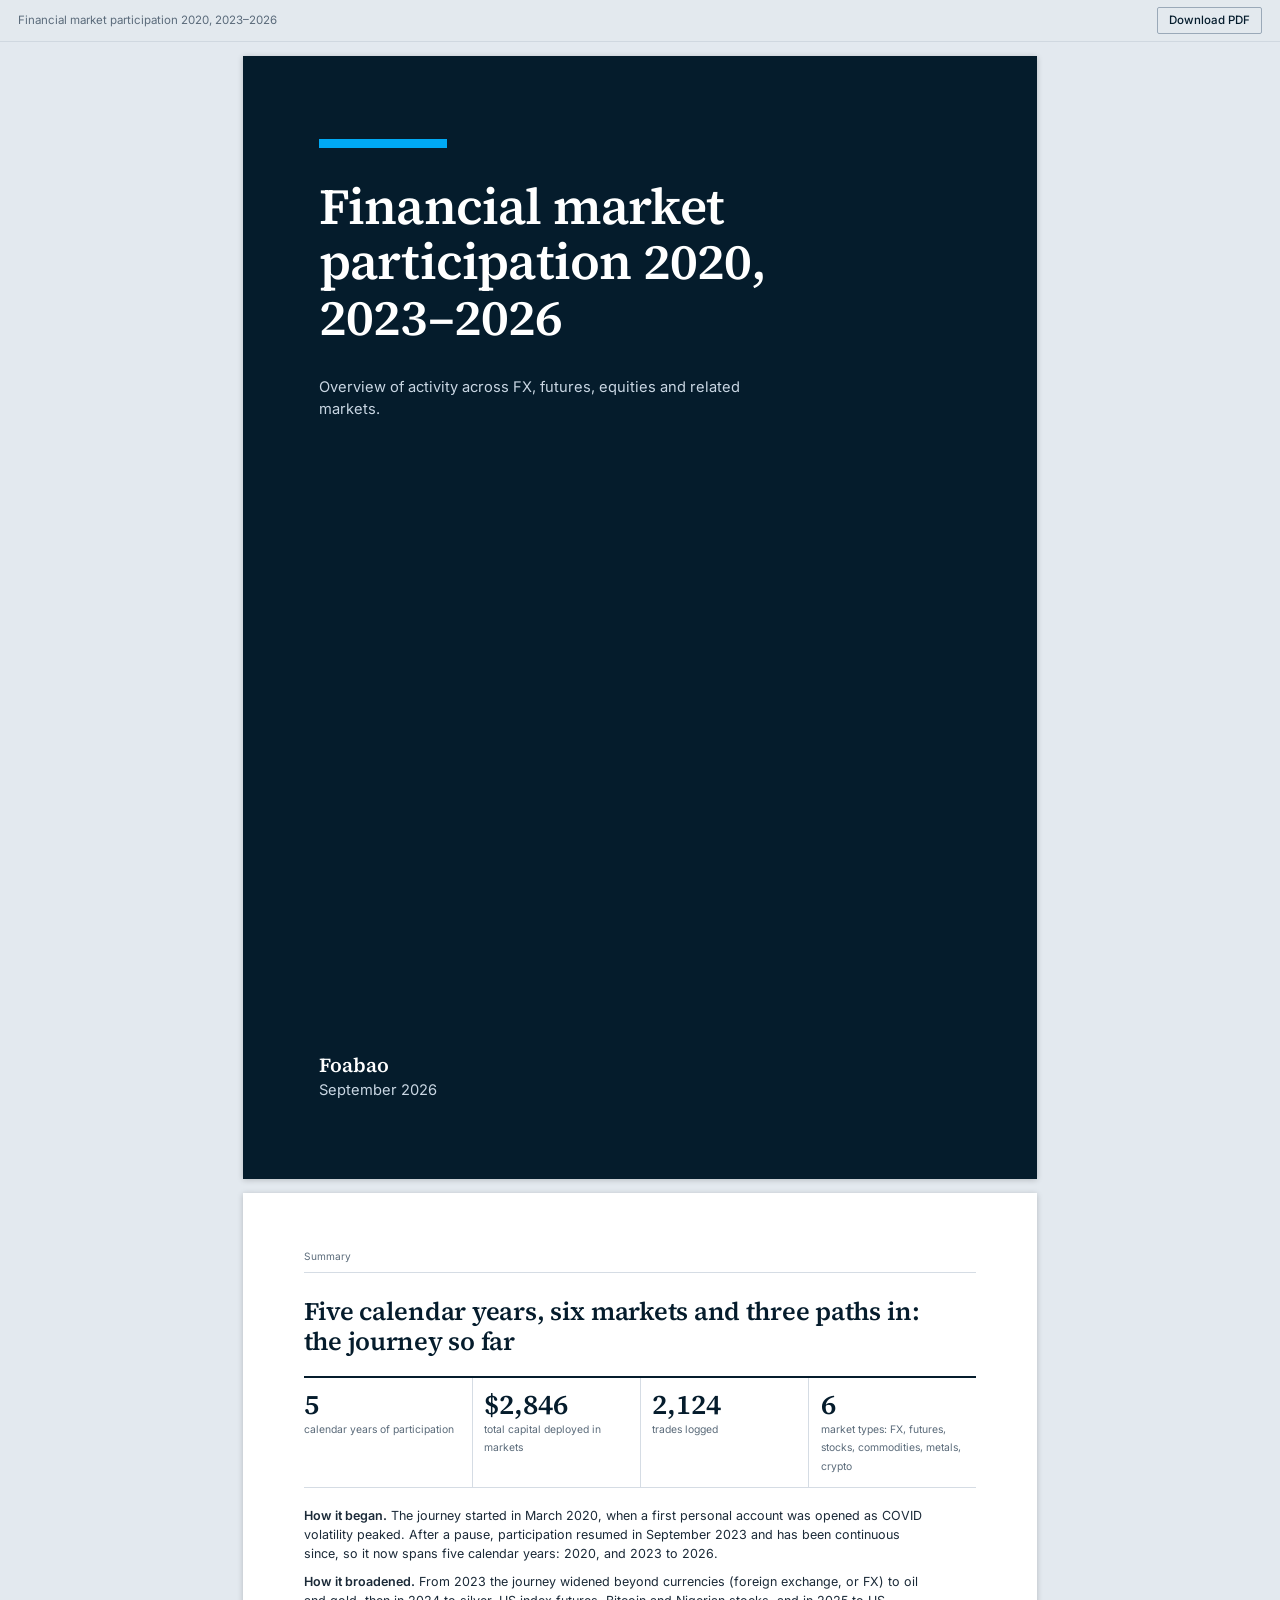
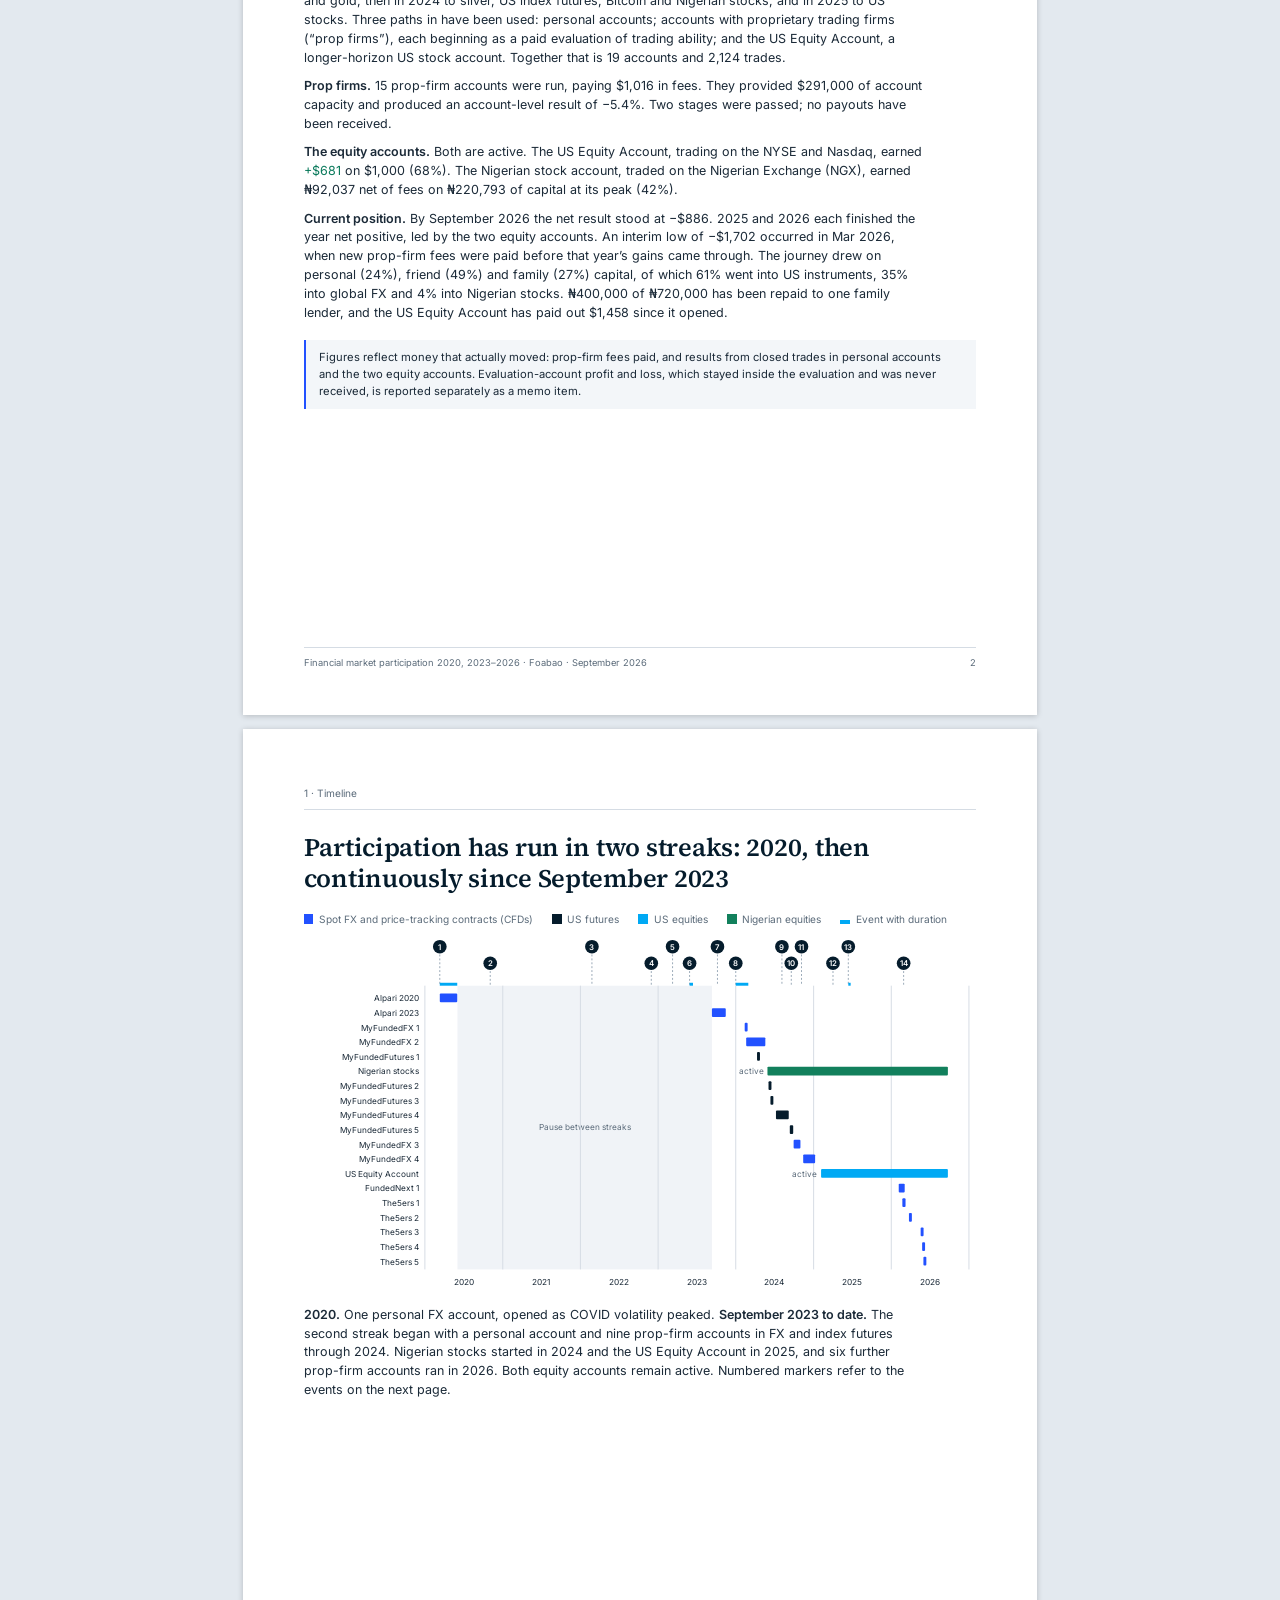
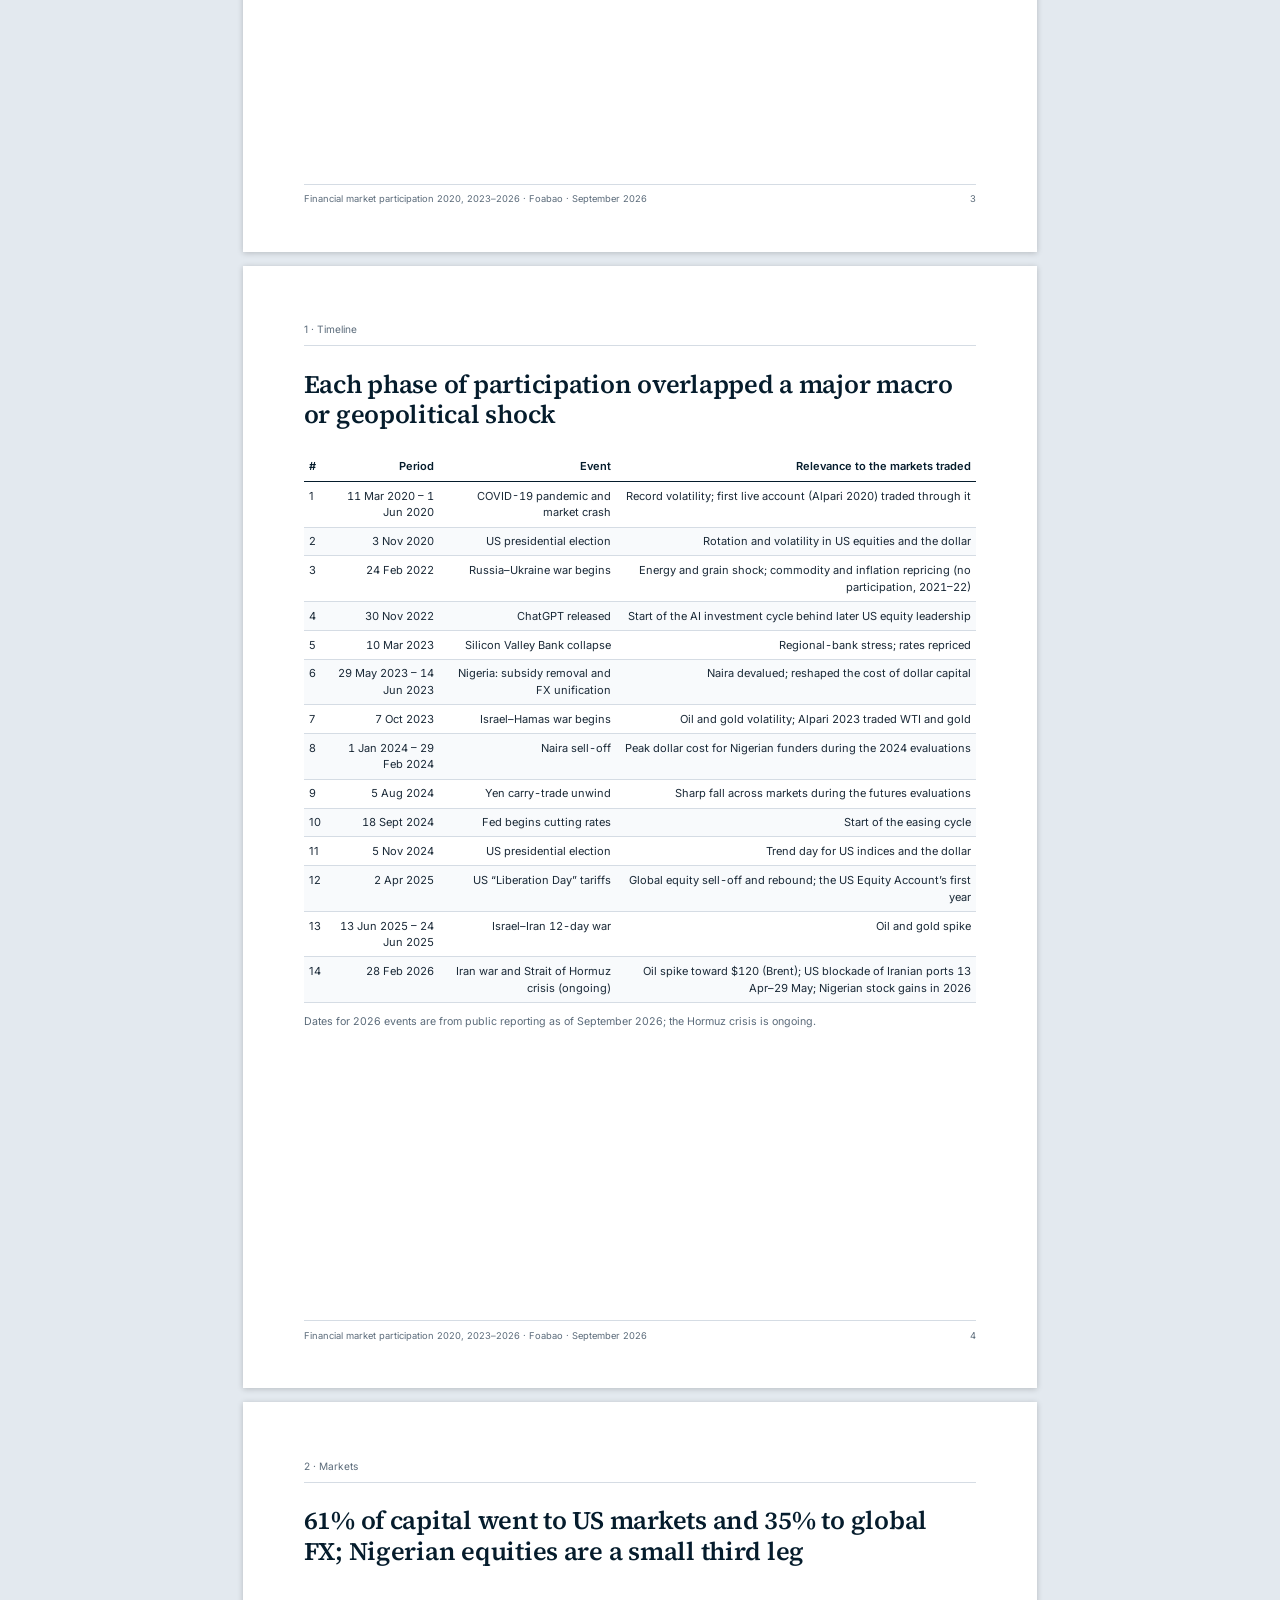
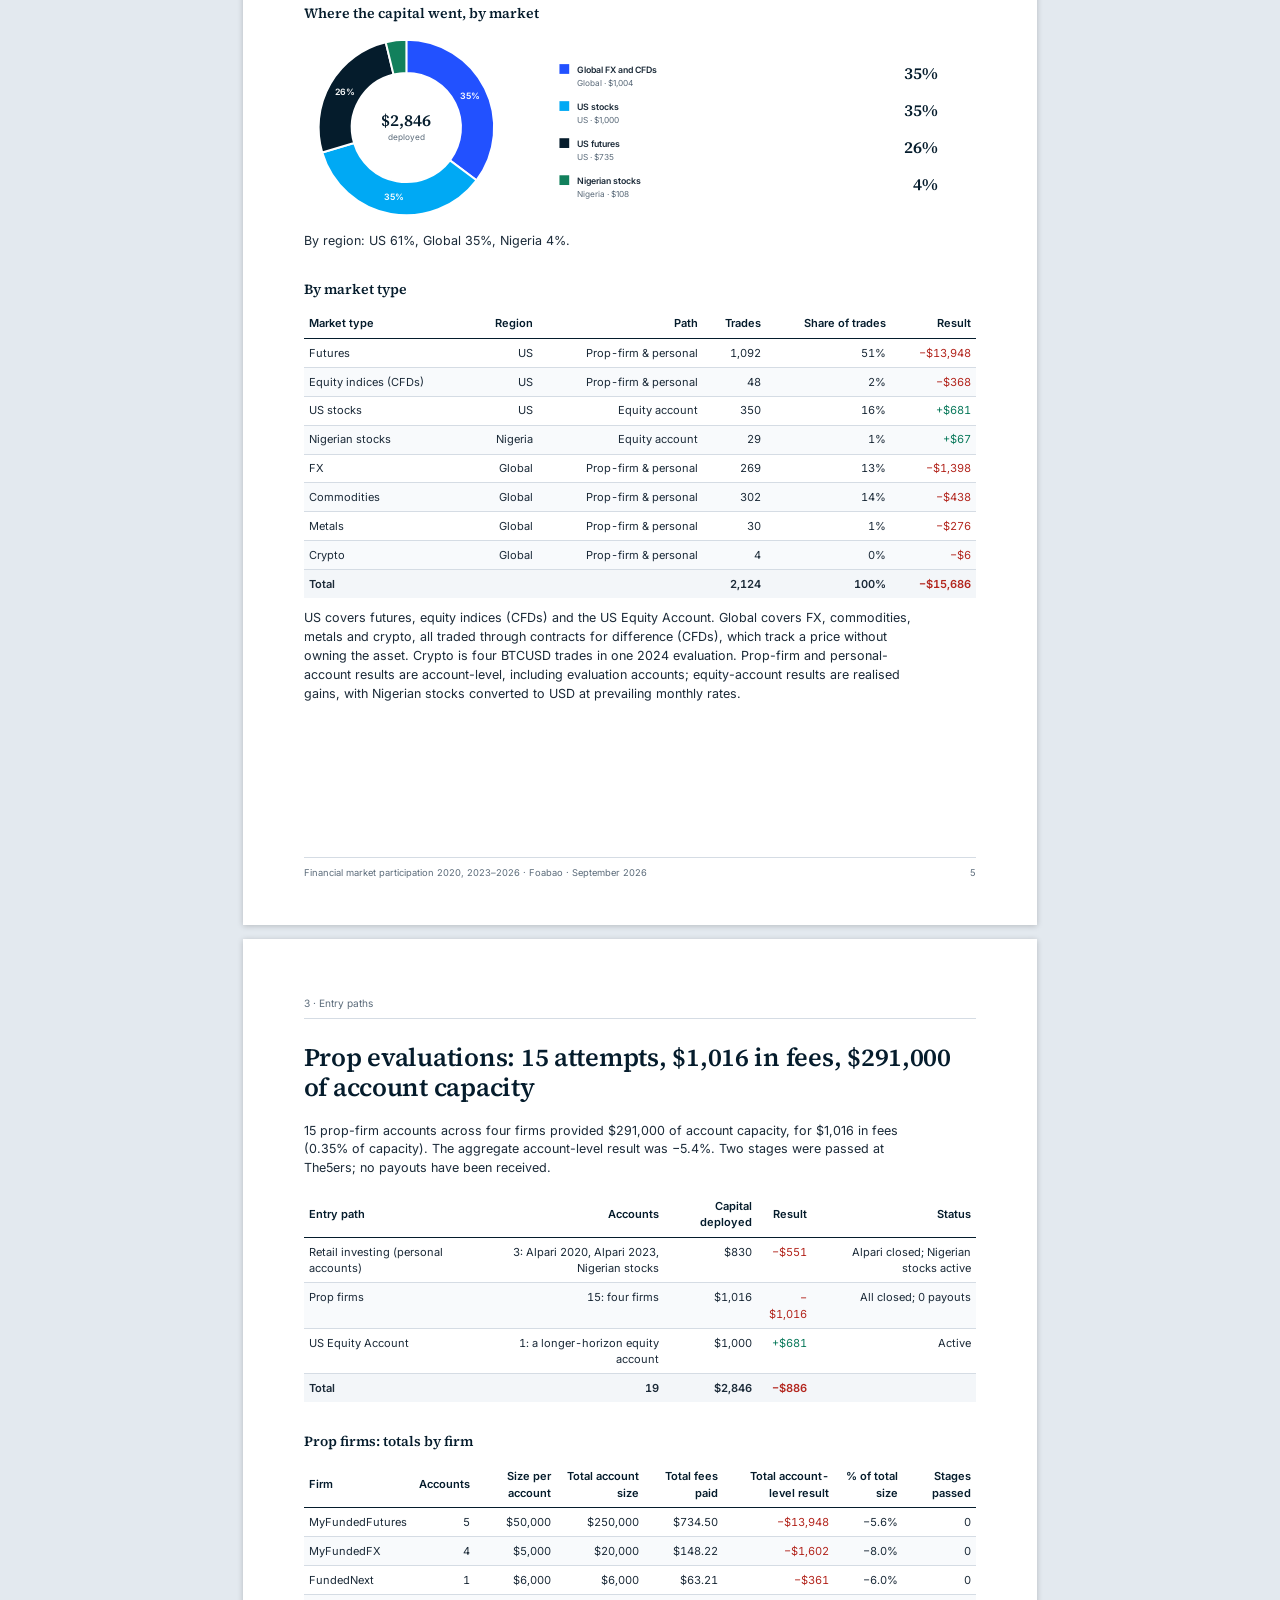
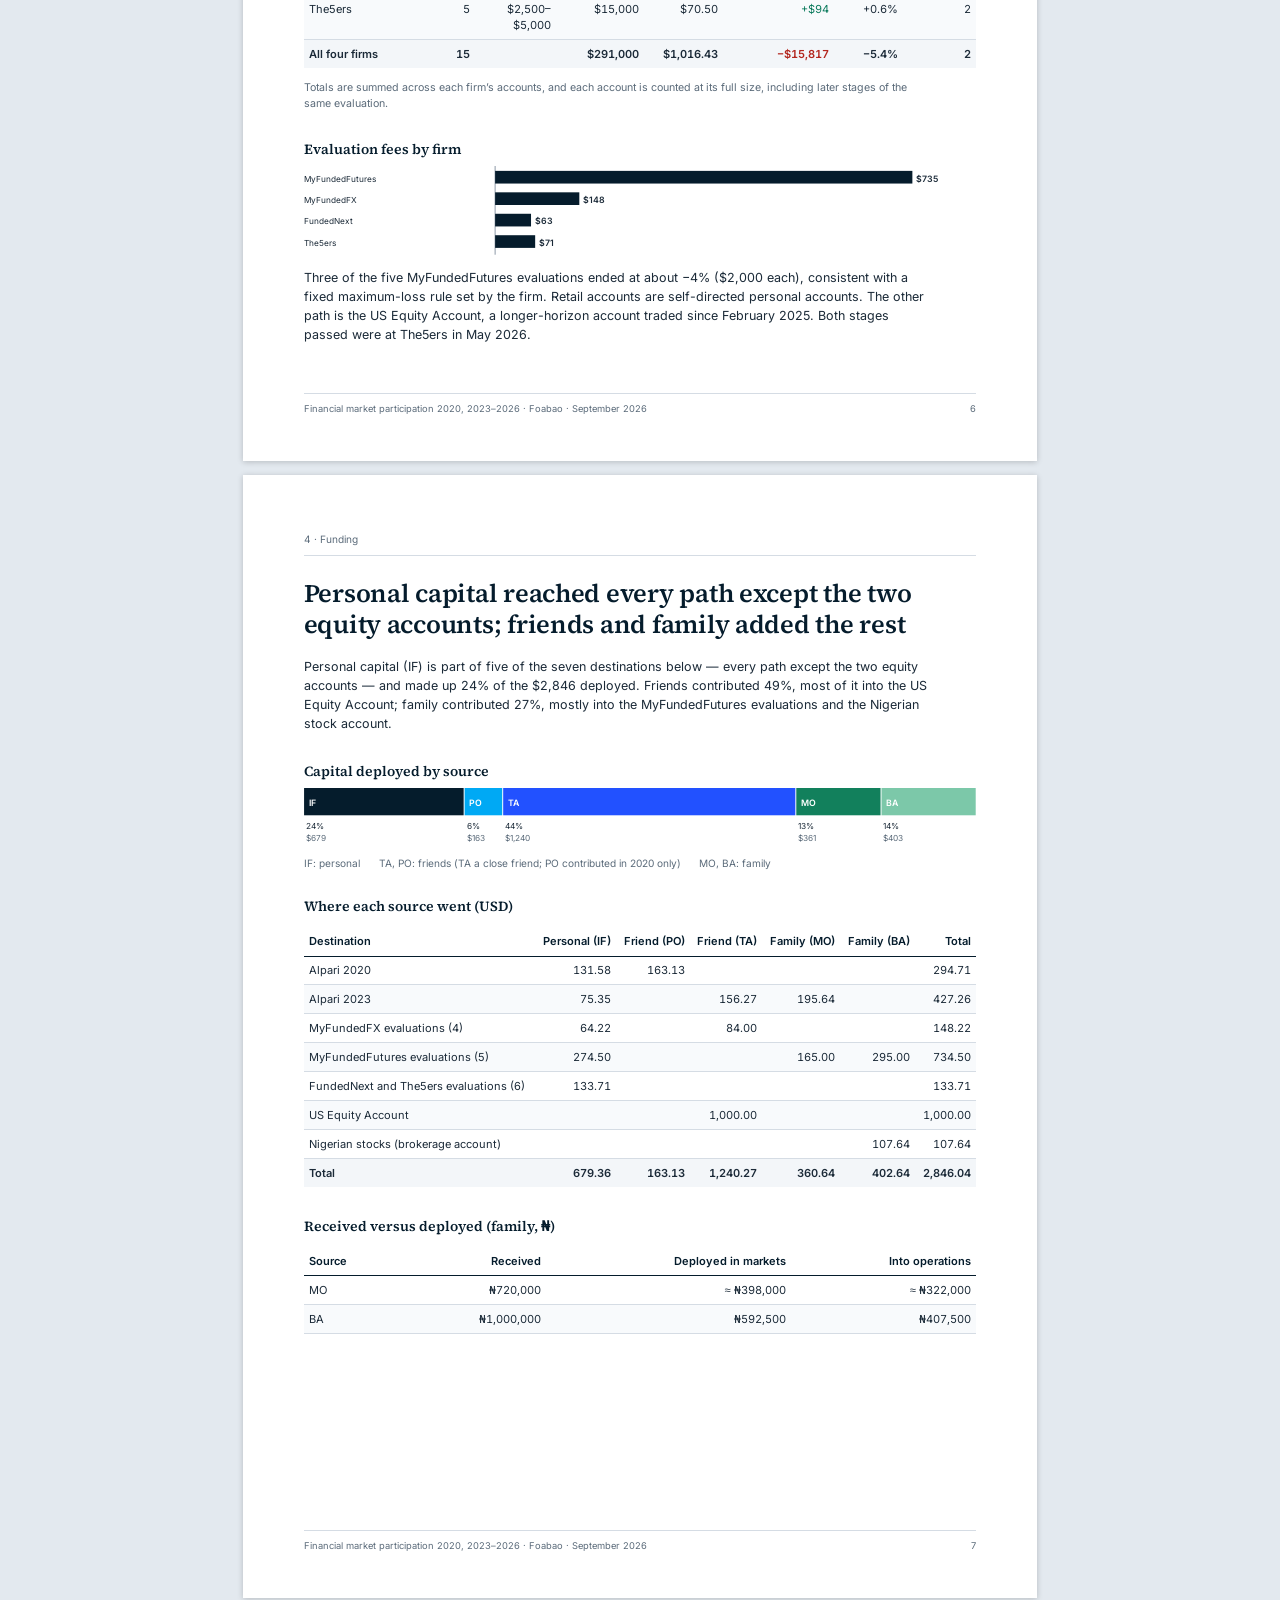
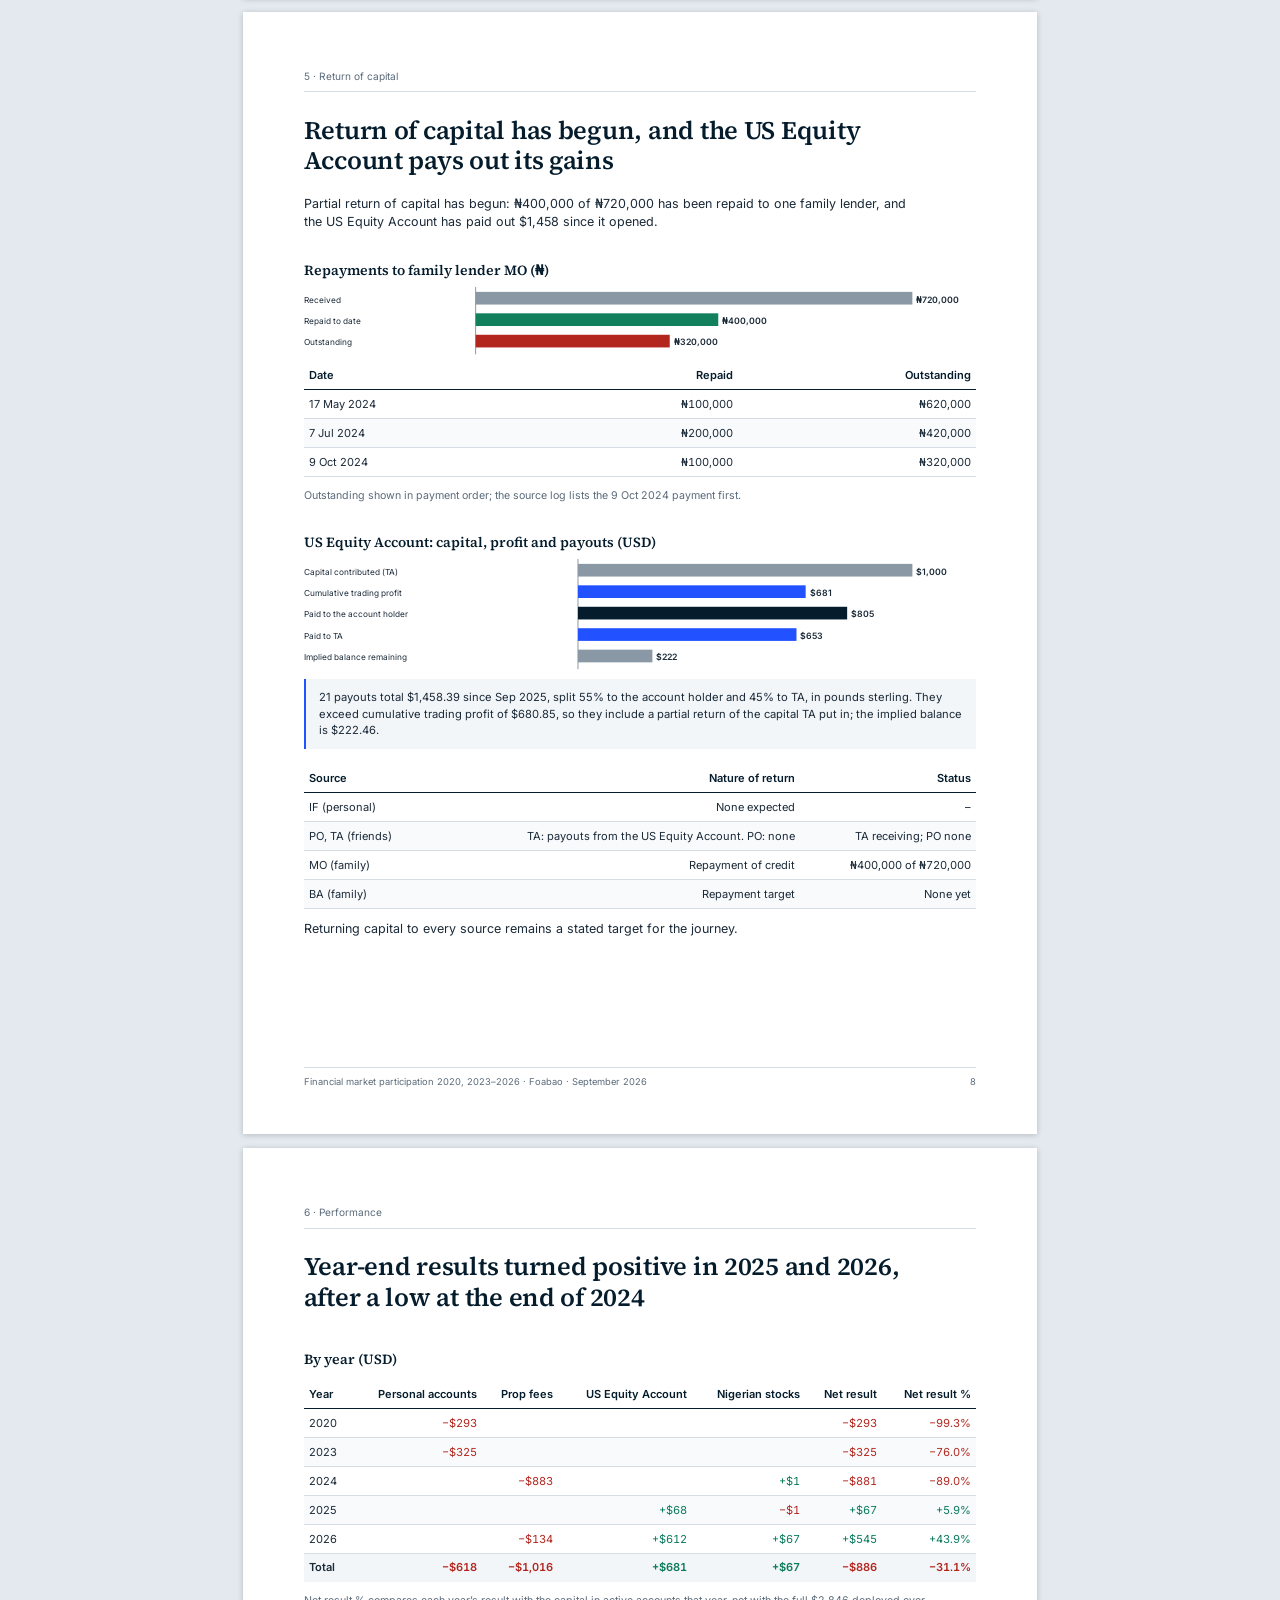
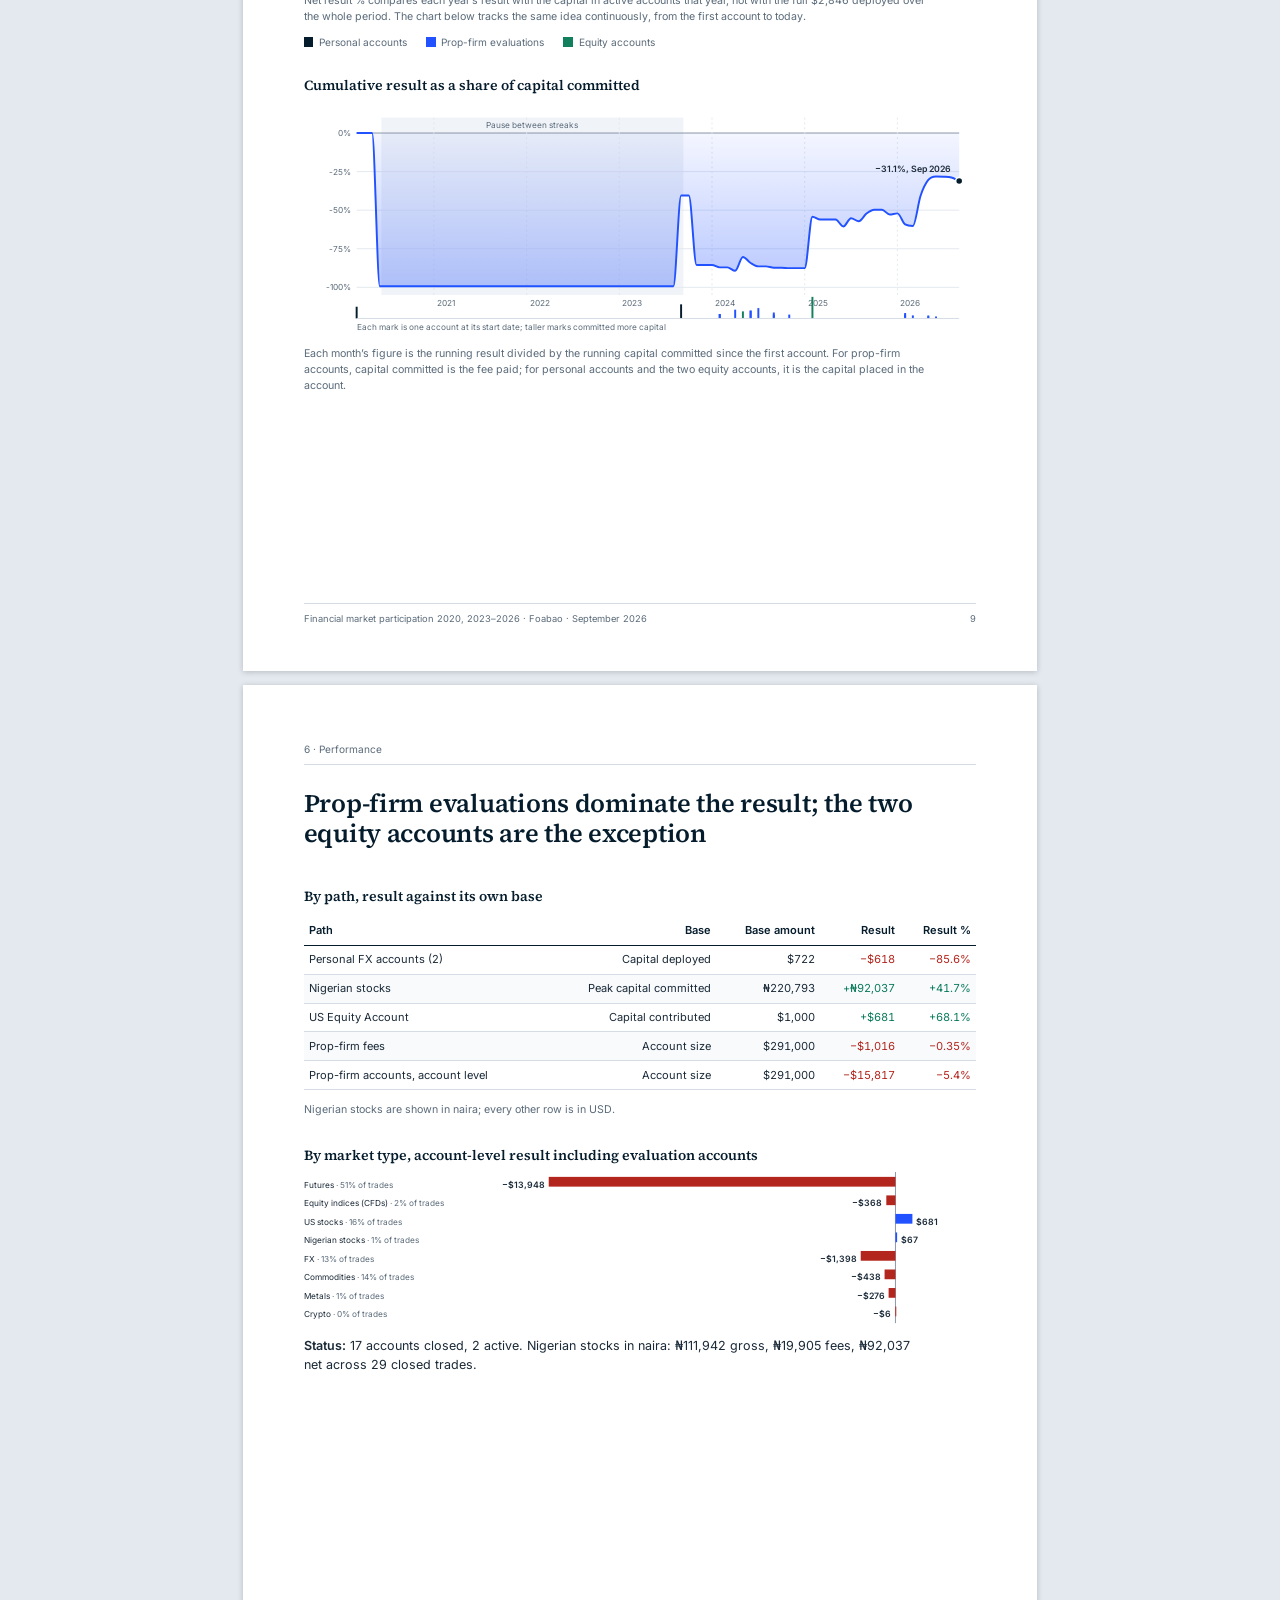
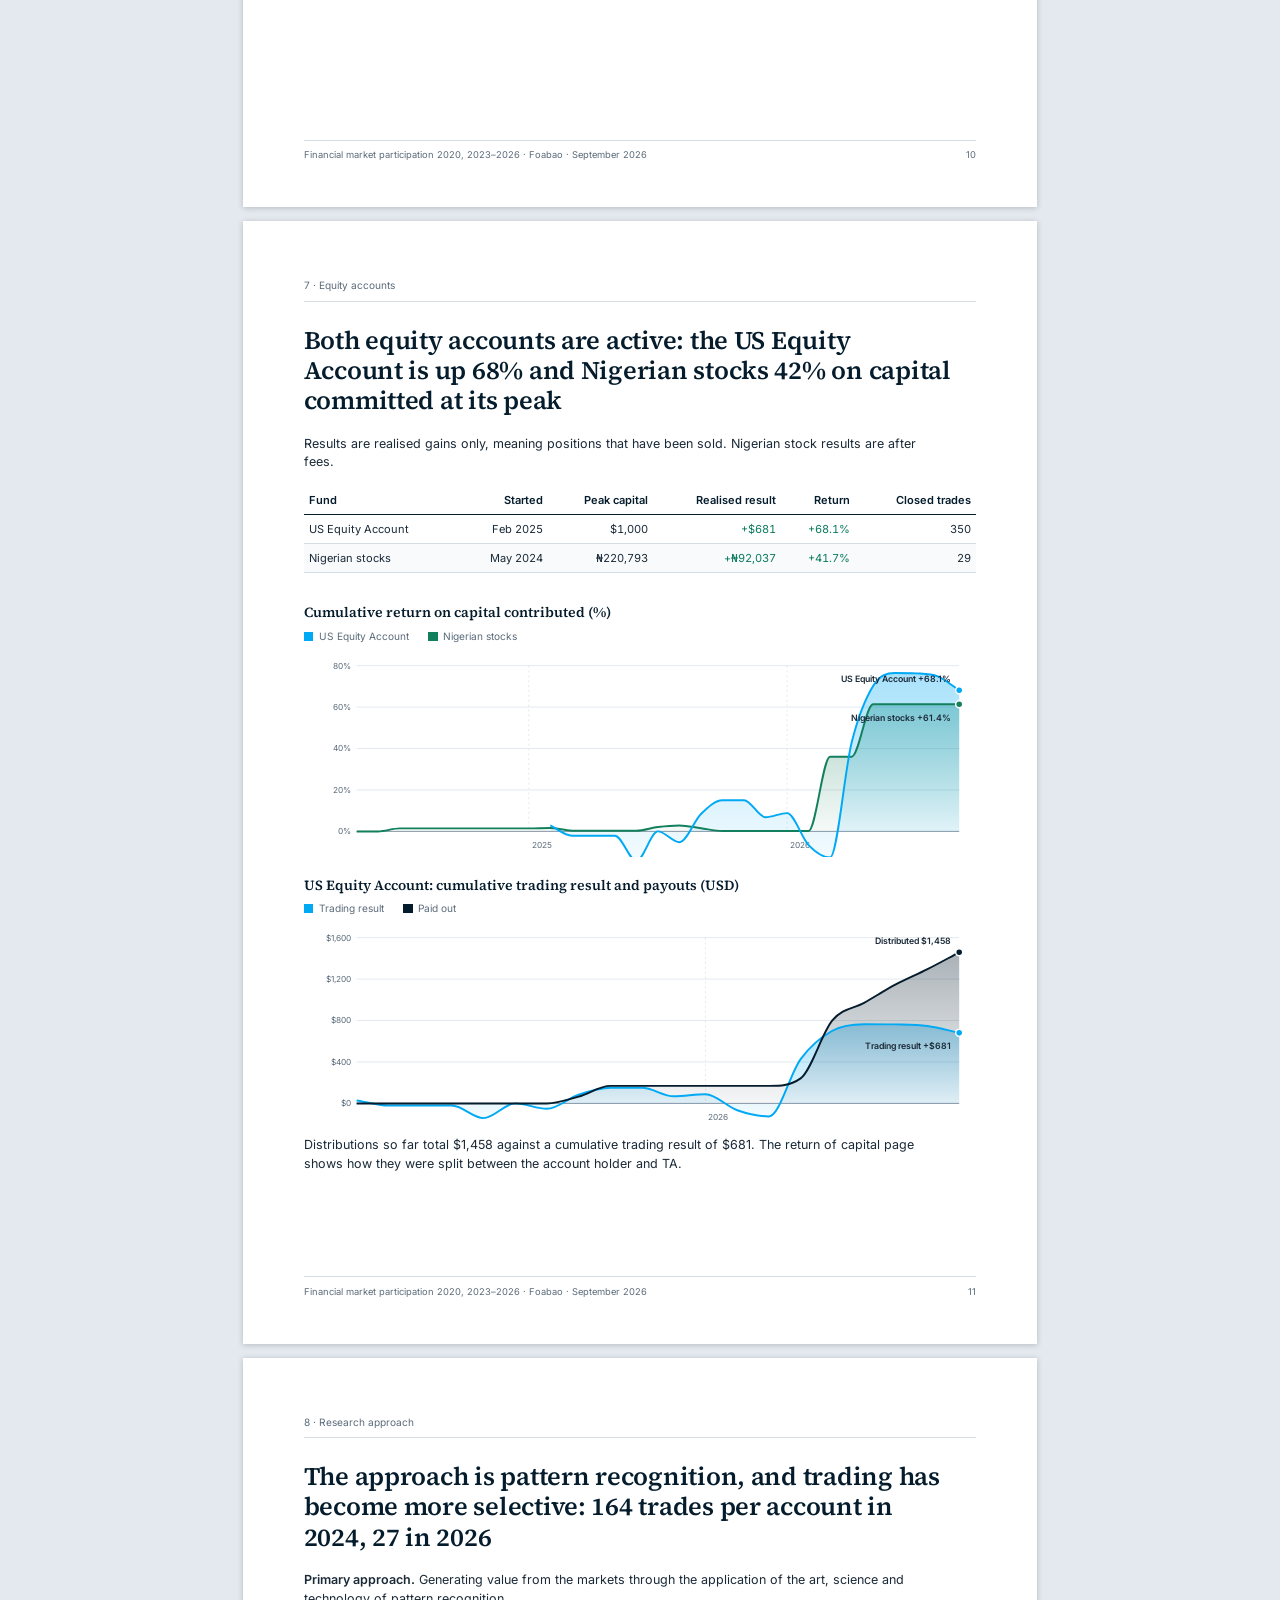
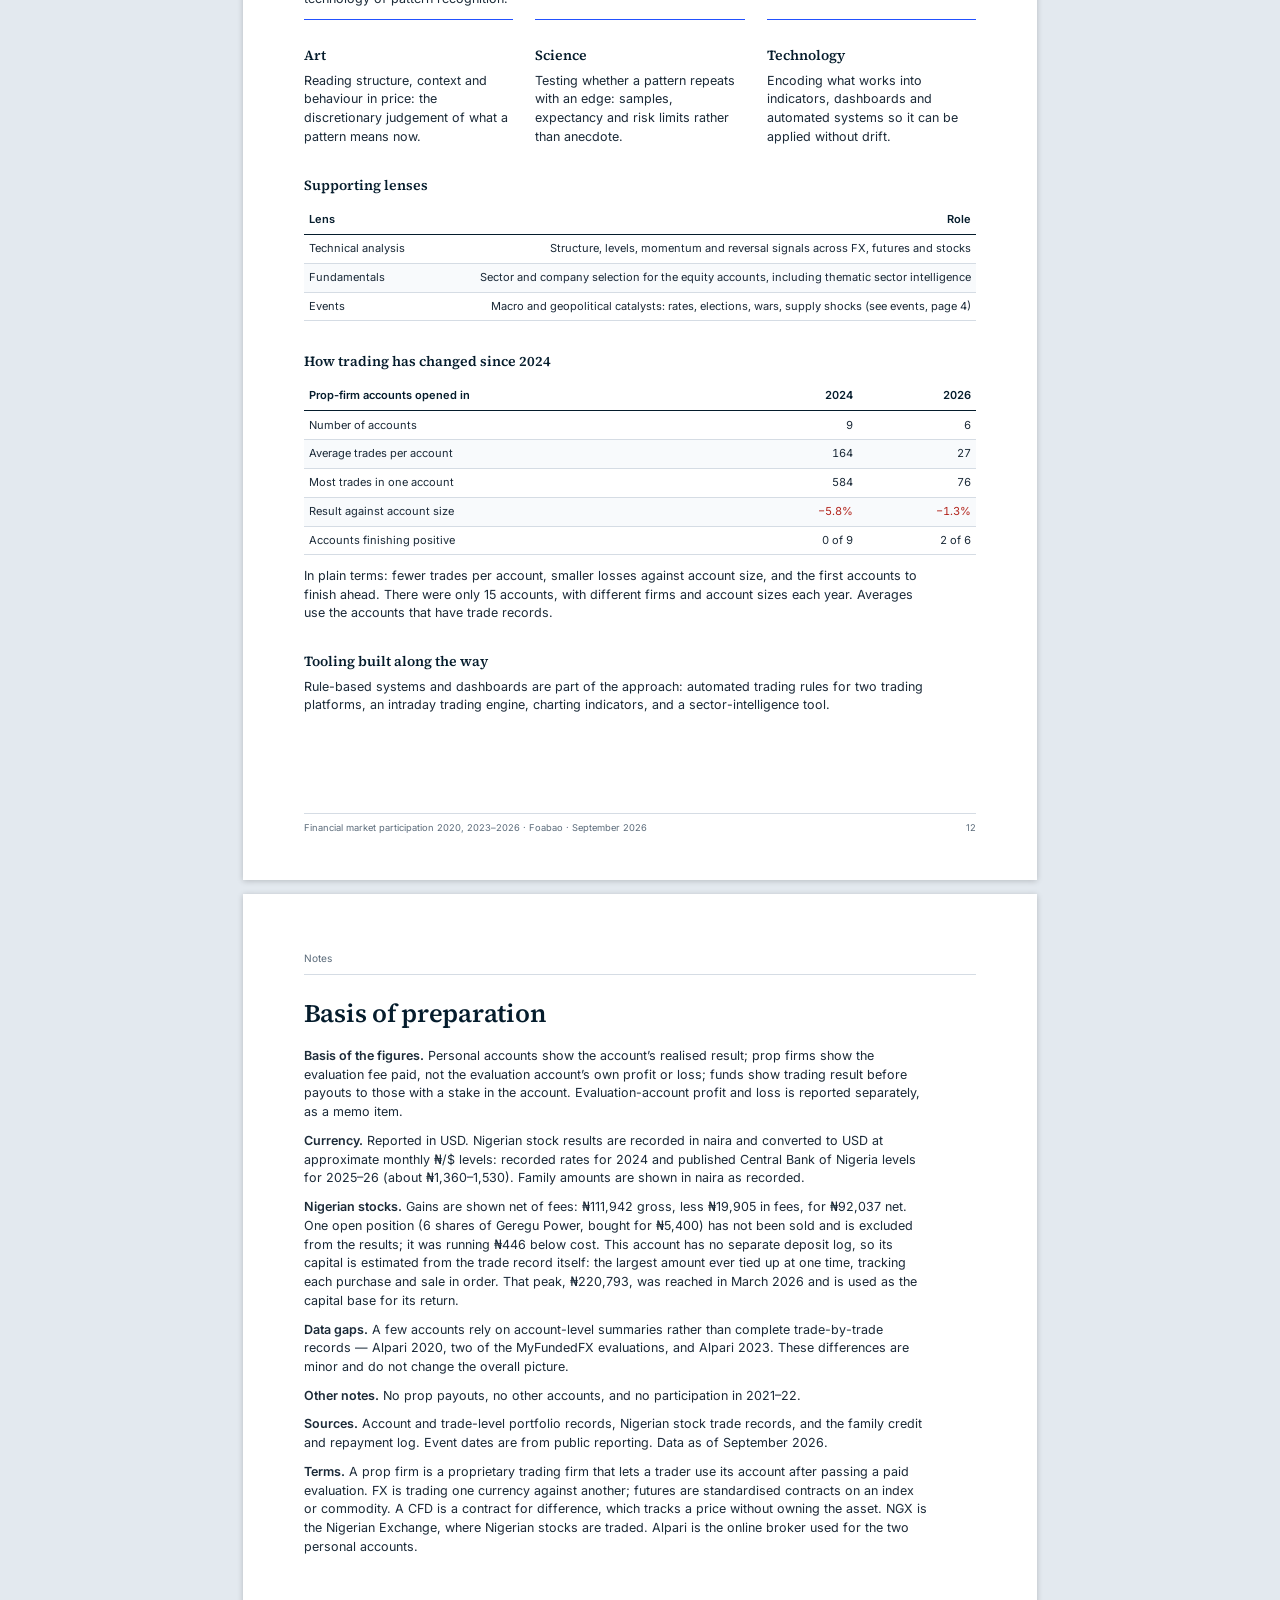
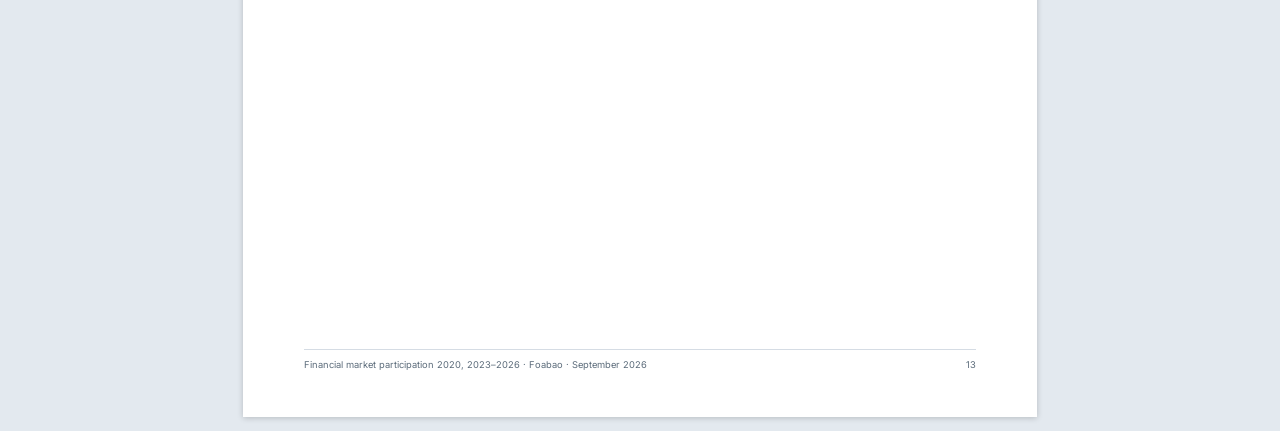
==== index.html @ ff4df459 "fix: derive NGX capital from trade log, route→path, funds→accounts, table styling v1.3.2" ====
<!doctype html><html lang="en"><head><meta charset="utf-8"><meta name="viewport" content="width=device-width,initial-scale=1"><title>Financial market participation 2020, 2023–2026 · Foabao</title><link rel="stylesheet" href="assets/report.css"><script>
/* To change the name or date shown throughout the report, edit the two values below. */
var REPORT={name:"Foabao",date:"September 2026"};
</script></head><body><div class="bar"><span>Financial market participation 2020, 2023–2026</span><a href="Foabao-Financial-Market-Participation-2020-2026.pdf" download data-pdf-name="Foabao">Download PDF</a></div><section class="page cover"><div><div class="rule"></div><h1>Financial market participation 2020, 2023–2026</h1><p>Overview of activity across FX, futures, equities and related markets.</p></div><div><div class="who" data-name>Foabao</div><p>September 2026</p></div></section>
<section class="page"><div class="hd"><span>Summary</span></div><h2>Five calendar years, six markets and three paths in: the journey so far</h2><div class="kpis"><div><b>5</b><span>calendar years of participation</span></div><div><b>$2,846</b><span>total capital deployed in markets</span></div><div><b>2,124</b><span>trades logged</span></div><div><b>6</b><span>market types: FX, futures, stocks, commodities, metals, crypto</span></div></div>
<p><b>How it began.</b> The journey started in March 2020, when a first personal account was opened as COVID volatility peaked. After a pause, participation resumed in September 2023 and has been continuous since, so it now spans five calendar years: 2020, and 2023 to 2026.</p>
<p><b>How it broadened.</b> From 2023 the journey widened beyond currencies (foreign exchange, or FX) to oil and gold, then in 2024 to silver, US index futures, Bitcoin and Nigerian stocks, and in 2025 to US stocks. Three paths in have been used: personal accounts; accounts with proprietary trading firms (“prop firms”), each beginning as a paid evaluation of trading ability; and the US Equity Account, a longer-horizon US stock account. Together that is 19 accounts and 2,124 trades.</p>
<p><b>Prop firms.</b> 15 prop-firm accounts were run, paying $1,016 in fees. They provided $291,000 of account capacity and produced an account-level result of −5.4%. Two stages were passed; no payouts have been received.</p>
<p><b>The equity accounts.</b> Both are active. The US Equity Account, trading on the NYSE and Nasdaq, earned <span class="pos">+$681</span> on $1,000 (68%). The Nigerian stock account, traded on the Nigerian Exchange (NGX), earned ₦92,037 net of fees on ₦220,793 of capital at its peak (42%).</p>
<p><b>Current position.</b> By September 2026 the net result stood at −$886. 2025 and 2026 each finished the year net positive, led by the two equity accounts. An interim low of −$1,702 occurred in Mar 2026, when new prop-firm fees were paid before that year’s gains came through. The journey drew on personal (24%), friend (49%) and family (27%) capital, of which 61% went into US instruments, 35% into global FX and 4% into Nigerian stocks. ₦400,000 of ₦720,000 has been repaid to one family lender, and the US Equity Account has paid out $1,458 since it opened.</p>
<div class="note">Figures reflect money that actually moved: prop-firm fees paid, and results from closed trades in personal accounts and the two equity accounts. Evaluation-account profit and loss, which stayed inside the evaluation and was never received, is reported separately as a memo item.</div><div class="ft"><span>Financial market participation 2020, 2023–2026 · <span data-name>Foabao</span> · <span data-date>September 2026</span></span><span>2</span></div></section>
<section class="page"><div class="hd"><span>1 · Timeline</span></div><h2>Participation has run in two streaks: 2020, then continuously since September 2023</h2><div class="lg"><span><i style="background:#2251FF"></i>Spot FX and price-tracking contracts (CFDs)</span><span><i style="background:#051C2C"></i>US futures</span><span><i style="background:#00A9F4"></i>US equities</span><span><i style="background:#12805C"></i>Nigerian equities</span><span><i style="background:#00A9F4;height:1mm"></i>Event with duration</span></div><svg viewBox="0 0 690 365" role="img"><rect x="157.38834571763786" y="52" width="260.9964802502933" height="291" fill="#F0F3F7"/><text x="287.88658584278454" y="200.5" text-anchor="middle" class="l m">Pause between streaks</text><line x1="124" x2="124" y1="52" y2="343" stroke="#D5DCE4"/><text x="163.71685569026204" y="359" text-anchor="middle" class="l">2020</text><line x1="203.8701603441533" x2="203.8701603441533" y1="52" y2="343" stroke="#D5DCE4"/><text x="243.3687915526007" y="359" text-anchor="middle" class="l">2021</text><line x1="283.522096206492" x2="283.522096206492" y1="52" y2="343" stroke="#D5DCE4"/><text x="323.0207274149394" y="359" text-anchor="middle" class="l">2022</text><line x1="363.1740320688307" x2="363.1740320688307" y1="52" y2="343" stroke="#D5DCE4"/><text x="402.67266327727805" y="359" text-anchor="middle" class="l">2023</text><line x1="442.8259679311693" x2="442.8259679311693" y1="52" y2="343" stroke="#D5DCE4"/><text x="482.54282362143135" y="359" text-anchor="middle" class="l">2024</text><line x1="522.6961282753226" x2="522.6961282753226" y1="52" y2="343" stroke="#D5DCE4"/><text x="562.19475948377" y="359" text-anchor="middle" class="l">2025</text><line x1="602.3480641376614" x2="602.3480641376614" y1="52" y2="343" stroke="#D5DCE4"/><text x="641.8466953461087" y="359" text-anchor="middle" class="l">2026</text><line x1="682" x2="682" y1="52" y2="343" stroke="#D5DCE4"/><line x1="139.27571372702386" x2="139.27571372702386" y1="12" y2="52" stroke="#9AA9B8" stroke-dasharray="2 2"/><rect x="139.27571372702386" y="49" width="17.89440750879936" height="3" fill="#00A9F4"/><circle cx="139.27571372702386" cy="12" r="7" fill="#051C2C"/><text x="139.27571372702386" y="15" text-anchor="middle" class="v w" style="font-size:8px">1</text><line x1="190.99491591709034" x2="190.99491591709034" y1="29" y2="52" stroke="#9AA9B8" stroke-dasharray="2 2"/><circle cx="190.99491591709034" cy="29" r="7" fill="#051C2C"/><text x="190.99491591709034" y="32" text-anchor="middle" class="v w" style="font-size:8px">2</text><line x1="295.3062182244818" x2="295.3062182244818" y1="12" y2="52" stroke="#9AA9B8" stroke-dasharray="2 2"/><circle cx="295.3062182244818" cy="12" r="7" fill="#051C2C"/><text x="295.3062182244818" y="15" text-anchor="middle" class="v w" style="font-size:8px">3</text><line x1="356.19084865076263" x2="356.19084865076263" y1="29" y2="52" stroke="#9AA9B8" stroke-dasharray="2 2"/><circle cx="356.19084865076263" cy="29" r="7" fill="#051C2C"/><text x="356.19084865076263" y="32" text-anchor="middle" class="v w" style="font-size:8px">4</text><line x1="378.01329683222525" x2="378.01329683222525" y1="12" y2="52" stroke="#9AA9B8" stroke-dasharray="2 2"/><circle cx="378.01329683222525" cy="12" r="7" fill="#051C2C"/><text x="378.01329683222525" y="15" text-anchor="middle" class="v w" style="font-size:8px">5</text><line x1="395.4712553773954" x2="395.4712553773954" y1="29" y2="52" stroke="#9AA9B8" stroke-dasharray="2 2"/><rect x="395.4712553773954" y="49" width="3.491591709034026" height="3" fill="#00A9F4"/><circle cx="395.4712553773954" cy="29" r="7" fill="#051C2C"/><text x="395.4712553773954" y="32" text-anchor="middle" class="v w" style="font-size:8px">6</text><line x1="424.05866249511143" x2="424.05866249511143" y1="12" y2="52" stroke="#9AA9B8" stroke-dasharray="2 2"/><circle cx="424.05866249511143" cy="12" r="7" fill="#051C2C"/><text x="424.05866249511143" y="15" text-anchor="middle" class="v w" style="font-size:8px">7</text><line x1="442.8259679311693" x2="442.8259679311693" y1="29" y2="52" stroke="#9AA9B8" stroke-dasharray="2 2"/><rect x="442.8259679311693" y="49" width="12.875244427062967" height="3" fill="#00A9F4"/><circle cx="442.8259679311693" cy="29" r="7" fill="#051C2C"/><text x="442.8259679311693" y="32" text-anchor="middle" class="v w" style="font-size:8px">8</text><line x1="490.18068048494325" x2="490.18068048494325" y1="12" y2="52" stroke="#9AA9B8" stroke-dasharray="2 2"/><circle cx="490.18068048494325" cy="12" r="7" fill="#051C2C"/><text x="490.18068048494325" y="15" text-anchor="middle" class="v w" style="font-size:8px">9</text><line x1="499.7825576847868" x2="499.7825576847868" y1="29" y2="52" stroke="#9AA9B8" stroke-dasharray="2 2"/><circle cx="499.7825576847868" cy="29" r="7" fill="#051C2C"/><text x="499.7825576847868" y="32" text-anchor="middle" class="v w" style="font-size:8px">10</text><line x1="510.2573328118889" x2="510.2573328118889" y1="12" y2="52" stroke="#9AA9B8" stroke-dasharray="2 2"/><circle cx="510.2573328118889" cy="12" r="7" fill="#051C2C"/><text x="510.2573328118889" y="15" text-anchor="middle" class="v w" style="font-size:8px">11</text><line x1="542.5545561204538" x2="542.5545561204538" y1="29" y2="52" stroke="#9AA9B8" stroke-dasharray="2 2"/><circle cx="542.5545561204538" cy="29" r="7" fill="#051C2C"/><text x="542.5545561204538" y="32" text-anchor="middle" class="v w" style="font-size:8px">12</text><line x1="558.2667188111068" x2="558.2667188111068" y1="12" y2="52" stroke="#9AA9B8" stroke-dasharray="2 2"/><rect x="558.2667188111068" y="49" width="2.4004692999608324" height="3" fill="#00A9F4"/><circle cx="558.2667188111068" cy="12" r="7" fill="#051C2C"/><text x="558.2667188111068" y="15" text-anchor="middle" class="v w" style="font-size:8px">13</text><line x1="615.0050840829097" x2="615.0050840829097" y1="29" y2="52" stroke="#9AA9B8" stroke-dasharray="2 2"/><circle cx="615.0050840829097" cy="29" r="7" fill="#051C2C"/><text x="615.0050840829097" y="32" text-anchor="middle" class="v w" style="font-size:8px">14</text><text x="118" y="68" text-anchor="end" class="l">Alpari 2020</text><rect x="139.27571372702386" y="60" width="17.89440750879936" height="9" rx="1" fill="#2251FF"/><text x="118" y="83" text-anchor="end" class="l">Alpari 2023</text><rect x="418.3848259679312" y="75" width="14.18459131795072" height="9" rx="1" fill="#2251FF"/><text x="118" y="98" text-anchor="end" class="l">MyFundedFX 1</text><rect x="451.99139616738364" y="90" width="3" height="9" rx="1" fill="#2251FF"/><text x="118" y="113" text-anchor="end" class="l">MyFundedFX 2</text><rect x="453.51896754008607" y="105" width="19.640203363316402" height="9" rx="1" fill="#2251FF"/><text x="118" y="128" text-anchor="end" class="l">MyFundedFutures 1</text><rect x="464.648416112632" y="120" width="3" height="9" rx="1" fill="#051C2C"/><text x="118" y="143" text-anchor="end" class="l">Nigerian stocks</text><rect x="475.3414157215487" y="135" width="185.05436057880326" height="9" rx="1" fill="#12805C"/><text x="471.3414157215487" y="143" text-anchor="end" class="l m">active</text><text x="118" y="158" text-anchor="end" class="l">MyFundedFutures 2</text><rect x="476.4325381306218" y="150" width="3" height="9" rx="1" fill="#051C2C"/><text x="118" y="173" text-anchor="end" class="l">MyFundedFutures 3</text><rect x="478.3965584669534" y="165" width="3" height="9" rx="1" fill="#051C2C"/><text x="118" y="188" text-anchor="end" class="l">MyFundedFutures 4</text><rect x="484.0703949941338" y="180" width="13.093468908877583" height="9" rx="1" fill="#051C2C"/><text x="118" y="203" text-anchor="end" class="l">MyFundedFutures 5</text><rect x="498.2549863120845" y="195" width="3.491591709033969" height="9" rx="1" fill="#051C2C"/><text x="118" y="218" text-anchor="end" class="l">MyFundedFX 3</text><rect x="502.18302698474776" y="210" width="6.983183418068052" height="9" rx="1" fill="#2251FF"/><text x="118" y="233" text-anchor="end" class="l">MyFundedFX 4</text><rect x="512.0031286664059" y="225" width="12.220570981619176" height="9" rx="1" fill="#2251FF"/><text x="118" y="248" text-anchor="end" class="l">US Equity Account</text><rect x="530.3339851388346" y="240" width="130.06179116151736" height="9" rx="1" fill="#00A9F4"/><text x="526.3339851388346" y="248" text-anchor="end" class="l m">active</text><text x="118" y="263" text-anchor="end" class="l">FundedNext 1</text><rect x="609.9859210011732" y="255" width="6.110285490809474" height="9" rx="1" fill="#2251FF"/><text x="118" y="278" text-anchor="end" class="l">The5ers 1</text><rect x="613.6957371920219" y="270" width="3.2733672272195236" height="9" rx="1" fill="#2251FF"/><text x="118" y="293" text-anchor="end" class="l">The5ers 2</text><rect x="620.4606961282753" y="285" width="3" height="9" rx="1" fill="#2251FF"/><text x="118" y="308" text-anchor="end" class="l">The5ers 3</text><rect x="632.4630426280798" y="300" width="3" height="9" rx="1" fill="#2251FF"/><text x="118" y="323" text-anchor="end" class="l">The5ers 4</text><rect x="633.9906140007822" y="315" width="3" height="9" rx="1" fill="#2251FF"/><text x="118" y="338" text-anchor="end" class="l">The5ers 5</text><rect x="635.2999608916699" y="330" width="3" height="9" rx="1" fill="#2251FF"/></svg>
<p style="margin-top:4mm"><b>2020.</b> One personal FX account, opened as COVID volatility peaked. <b>September 2023 to date.</b> The second streak began with a personal account and nine prop-firm accounts in FX and index futures through 2024. Nigerian stocks started in 2024 and the US Equity Account in 2025, and six further prop-firm accounts ran in 2026. Both equity accounts remain active. Numbered markers refer to the events on the next page.</p><div class="ft"><span>Financial market participation 2020, 2023–2026 · <span data-name>Foabao</span> · <span data-date>September 2026</span></span><span>3</span></div></section>
<section class="page"><div class="hd"><span>1 · Timeline</span></div><h2>Each phase of participation overlapped a major macro or geopolitical shock</h2><table class="ev"><thead><tr><th>#</th><th class="r">Period</th><th class="r">Event</th><th class="r">Relevance to the markets traded</th></tr></thead><tbody><tr><td>1</td><td class="r">11 Mar 2020 – 1 Jun 2020</td><td class="r">COVID-19 pandemic and market crash</td><td class="r">Record volatility; first live account (Alpari 2020) traded through it</td></tr><tr><td>2</td><td class="r">3 Nov 2020</td><td class="r">US presidential election</td><td class="r">Rotation and volatility in US equities and the dollar</td></tr><tr><td>3</td><td class="r">24 Feb 2022</td><td class="r">Russia–Ukraine war begins</td><td class="r">Energy and grain shock; commodity and inflation repricing (no participation, 2021–22)</td></tr><tr><td>4</td><td class="r">30 Nov 2022</td><td class="r">ChatGPT released</td><td class="r">Start of the AI investment cycle behind later US equity leadership</td></tr><tr><td>5</td><td class="r">10 Mar 2023</td><td class="r">Silicon Valley Bank collapse</td><td class="r">Regional-bank stress; rates repriced</td></tr><tr><td>6</td><td class="r">29 May 2023 – 14 Jun 2023</td><td class="r">Nigeria: subsidy removal and FX unification</td><td class="r">Naira devalued; reshaped the cost of dollar capital</td></tr><tr><td>7</td><td class="r">7 Oct 2023</td><td class="r">Israel–Hamas war begins</td><td class="r">Oil and gold volatility; Alpari 2023 traded WTI and gold</td></tr><tr><td>8</td><td class="r">1 Jan 2024 – 29 Feb 2024</td><td class="r">Naira sell-off</td><td class="r">Peak dollar cost for Nigerian funders during the 2024 evaluations</td></tr><tr><td>9</td><td class="r">5 Aug 2024</td><td class="r">Yen carry-trade unwind</td><td class="r">Sharp fall across markets during the futures evaluations</td></tr><tr><td>10</td><td class="r">18 Sept 2024</td><td class="r">Fed begins cutting rates</td><td class="r">Start of the easing cycle</td></tr><tr><td>11</td><td class="r">5 Nov 2024</td><td class="r">US presidential election</td><td class="r">Trend day for US indices and the dollar</td></tr><tr><td>12</td><td class="r">2 Apr 2025</td><td class="r">US “Liberation Day” tariffs</td><td class="r">Global equity sell-off and rebound; the US Equity Account’s first year</td></tr><tr><td>13</td><td class="r">13 Jun 2025 – 24 Jun 2025</td><td class="r">Israel–Iran 12-day war</td><td class="r">Oil and gold spike</td></tr><tr><td>14</td><td class="r">28 Feb 2026</td><td class="r">Iran war and Strait of Hormuz crisis (ongoing)</td><td class="r">Oil spike toward $120 (Brent); US blockade of Iranian ports 13 Apr–29 May; Nigerian stock gains in 2026</td></tr></tbody></table><p style="font-size:8pt;color:#5B6B7A">Dates for 2026 events are from public reporting as of September 2026; the Hormuz crisis is ongoing.</p><div class="ft"><span>Financial market participation 2020, 2023–2026 · <span data-name>Foabao</span> · <span data-date>September 2026</span></span><span>4</span></div></section>
<section class="page"><div class="hd"><span>2 · Markets</span></div><h2>61% of capital went to US markets and 35% to global FX; Nigerian equities are a small third leg</h2><h3>Where the capital went, by market</h3><svg viewBox="0 0 690 200" role="img"><path d="M105,10A90,90 0 0 1 176.89150266966016,154.14436114590558L149.73249055001077,133.6898247130079A56,56 0 0 0 105,44Z" fill="#2251FF" stroke="#fff" stroke-width="2"/><text x="170.32590521320904" y="70.41893021899328" text-anchor="middle" class="v w">35%</text><rect x="262" y="35" width="10" height="10" fill="#2251FF"/><text x="280" y="44" class="v">Global FX and CFDs</text><text x="280" y="57" class="l m">Global · $1,004</text><text x="650" y="50" text-anchor="end" style="font:600 17px 'Source Serif 4',Georgia,serif;fill:#051C2C">35%</text><path d="M176.89150266966016,154.14436114590558A90,90 0 0 1 18.716755689312507,125.59690901695383L51.31264798446111,115.92696561054905A56,56 0 0 0 149.73249055001077,133.6898247130079Z" fill="#00A9F4" stroke="#fff" stroke-width="2"/><text x="92.03439935115533" y="174.83935690006336" text-anchor="middle" class="v w">35%</text><rect x="262" y="73" width="10" height="10" fill="#00A9F4"/><text x="280" y="82" class="v">US stocks</text><text x="280" y="95" class="l m">US · $1,000</text><text x="650" y="88" text-anchor="end" style="font:600 17px 'Source Serif 4',Georgia,serif;fill:#051C2C">35%</text><path d="M18.716755689312507,125.59690901695383A90,90 0 0 1 83.81346955304898,12.529256733348745L91.81726994411936,45.57375974519477A56,56 0 0 0 51.31264798446111,115.92696561054905Z" fill="#051C2C" stroke="#fff" stroke-width="2"/><text x="41.73587268281636" y="66.57679043803006" text-anchor="middle" class="v w">26%</text><rect x="262" y="111" width="10" height="10" fill="#051C2C"/><text x="280" y="120" class="v">US futures</text><text x="280" y="133" class="l m">US · $735</text><text x="650" y="126" text-anchor="end" style="font:600 17px 'Source Serif 4',Georgia,serif;fill:#051C2C">26%</text><path d="M83.81346955304898,12.529256733348745A90,90 0 0 1 104.99999999999999,10L104.99999999999999,44A56,56 0 0 0 91.81726994411936,45.57375974519477Z" fill="#12805C" stroke="#fff" stroke-width="2"/><rect x="262" y="149" width="10" height="10" fill="#12805C"/><text x="280" y="158" class="v">Nigerian stocks</text><text x="280" y="171" class="l m">Nigeria · $108</text><text x="650" y="164" text-anchor="end" style="font:600 17px 'Source Serif 4',Georgia,serif;fill:#051C2C">4%</text><text x="105" y="98" text-anchor="middle" style="font:600 17px 'Source Serif 4',Georgia,serif;fill:#051C2C">$2,846</text><text x="105" y="113" text-anchor="middle" class="l m">deployed</text></svg><p style="margin-top:2mm">By region: US 61%, Global 35%, Nigeria 4%.</p>
<h3>By market type</h3><table class=""><thead><tr><th>Market type</th><th class="r">Region</th><th class="r">Path</th><th class="r">Trades</th><th class="r">Share of trades</th><th class="r">Result</th></tr></thead><tbody><tr><td>Futures</td><td class="r">US</td><td class="r">Prop-firm &amp; personal</td><td class="r">1,092</td><td class="r">51%</td><td class="r"><span class="neg">−$13,948</span></td></tr><tr><td>Equity indices (CFDs)</td><td class="r">US</td><td class="r">Prop-firm &amp; personal</td><td class="r">48</td><td class="r">2%</td><td class="r"><span class="neg">−$368</span></td></tr><tr><td>US stocks</td><td class="r">US</td><td class="r">Equity account</td><td class="r">350</td><td class="r">16%</td><td class="r"><span class="pos">+$681</span></td></tr><tr><td>Nigerian stocks</td><td class="r">Nigeria</td><td class="r">Equity account</td><td class="r">29</td><td class="r">1%</td><td class="r"><span class="pos">+$67</span></td></tr><tr><td>FX</td><td class="r">Global</td><td class="r">Prop-firm &amp; personal</td><td class="r">269</td><td class="r">13%</td><td class="r"><span class="neg">−$1,398</span></td></tr><tr><td>Commodities</td><td class="r">Global</td><td class="r">Prop-firm &amp; personal</td><td class="r">302</td><td class="r">14%</td><td class="r"><span class="neg">−$438</span></td></tr><tr><td>Metals</td><td class="r">Global</td><td class="r">Prop-firm &amp; personal</td><td class="r">30</td><td class="r">1%</td><td class="r"><span class="neg">−$276</span></td></tr><tr><td>Crypto</td><td class="r">Global</td><td class="r">Prop-firm &amp; personal</td><td class="r">4</td><td class="r">0%</td><td class="r"><span class="neg">−$6</span></td></tr><tr class="tot"><td>Total</td><td class="r"></td><td class="r"></td><td class="r">2,124</td><td class="r">100%</td><td class="r"><span class="neg">−$15,686</span></td></tr></tbody></table>
<p>US covers futures, equity indices (CFDs) and the US Equity Account. Global covers FX, commodities, metals and crypto, all traded through contracts for difference (CFDs), which track a price without owning the asset. Crypto is four BTCUSD trades in one 2024 evaluation. Prop-firm and personal-account results are account-level, including evaluation accounts; equity-account results are realised gains, with Nigerian stocks converted to USD at prevailing monthly rates.</p><div class="ft"><span>Financial market participation 2020, 2023–2026 · <span data-name>Foabao</span> · <span data-date>September 2026</span></span><span>5</span></div></section>
<section class="page"><div class="hd"><span>3 · Entry paths</span></div><h2>Prop evaluations: 15 attempts, $1,016 in fees, $291,000 of account capacity</h2><p>15 prop-firm accounts across four firms provided $291,000 of account capacity, for $1,016 in fees (0.35% of capacity). The aggregate account-level result was −5.4%. Two stages were passed at The5ers; no payouts have been received.</p><table class=""><thead><tr><th>Entry path</th><th class="r">Accounts</th><th class="r">Capital deployed</th><th class="r">Result</th><th class="r">Status</th></tr></thead><tbody><tr><td>Retail investing (personal accounts)</td><td class="r">3: Alpari 2020, Alpari 2023, Nigerian stocks</td><td class="r">$830</td><td class="r"><span class="neg">−$551</span></td><td class="r">Alpari closed; Nigerian stocks active</td></tr><tr><td>Prop firms</td><td class="r">15: four firms</td><td class="r">$1,016</td><td class="r"><span class="neg">−$1,016</span></td><td class="r">All closed; 0 payouts</td></tr><tr><td>US Equity Account</td><td class="r">1: a longer-horizon equity account</td><td class="r">$1,000</td><td class="r"><span class="pos">+$681</span></td><td class="r">Active</td></tr><tr class="tot"><td>Total</td><td class="r">19</td><td class="r">$2,846</td><td class="r"><span class="neg">−$886</span></td><td class="r"></td></tr></tbody></table><h3>Prop firms: totals by firm</h3><table class=""><thead><tr><th>Firm</th><th class="r">Accounts</th><th class="r">Size per account</th><th class="r">Total account size</th><th class="r">Total fees paid</th><th class="r">Total account-level result</th><th class="r">% of total size</th><th class="r">Stages passed</th></tr></thead><tbody><tr><td>MyFundedFutures</td><td class="r">5</td><td class="r">$50,000</td><td class="r">$250,000</td><td class="r">$734.50</td><td class="r"><span class="neg">−$13,948</span></td><td class="r">−5.6%</td><td class="r">0</td></tr><tr><td>MyFundedFX</td><td class="r">4</td><td class="r">$5,000</td><td class="r">$20,000</td><td class="r">$148.22</td><td class="r"><span class="neg">−$1,602</span></td><td class="r">−8.0%</td><td class="r">0</td></tr><tr><td>FundedNext</td><td class="r">1</td><td class="r">$6,000</td><td class="r">$6,000</td><td class="r">$63.21</td><td class="r"><span class="neg">−$361</span></td><td class="r">−6.0%</td><td class="r">0</td></tr><tr><td>The5ers</td><td class="r">5</td><td class="r">$2,500–$5,000</td><td class="r">$15,000</td><td class="r">$70.50</td><td class="r"><span class="pos">+$94</span></td><td class="r">+0.6%</td><td class="r">2</td></tr><tr class="tot"><td>All four firms</td><td class="r">15</td><td class="r"></td><td class="r">$291,000</td><td class="r">$1,016.43</td><td class="r"><span class="neg">−$15,817</span></td><td class="r">−5.4%</td><td class="r">2</td></tr></tbody></table>
<p style="font-size:8pt;color:#5B6B7A">Totals are summed across each firm’s accounts, and each account is counted at its full size, including later stages of the same evaluation.</p><h3>Evaluation fees by firm</h3><svg viewBox="0 0 690 94" role="img"><line x1="196" x2="196" y1="0" y2="91" stroke="#8A97A5"/><text x="0" y="16" class="l">MyFundedFutures</text><rect x="196" y="5" width="428.00000000000006" height="13" fill="#051C2C"/><text x="628" y="16" text-anchor="start" class="v">$735</text><text x="0" y="38" class="l">MyFundedFX</text><rect x="196" y="27" width="86.36917631041526" height="13" fill="#051C2C"/><text x="286.36917631041524" y="38" text-anchor="start" class="v">$148</text><text x="0" y="60" class="l">FundedNext</text><rect x="196" y="49" width="36.833056501021105" height="13" fill="#051C2C"/><text x="236.8330565010211" y="60" text-anchor="start" class="v">$63</text><text x="0" y="82" class="l">The5ers</text><rect x="196" y="71" width="41.08100748808714" height="13" fill="#051C2C"/><text x="241.08100748808715" y="82" text-anchor="start" class="v">$71</text></svg>
<p style="margin-top:3mm">Three of the five MyFundedFutures evaluations ended at about −4% ($2,000 each), consistent with a fixed maximum-loss rule set by the firm. Retail accounts are self-directed personal accounts. The other path is the US Equity Account, a longer-horizon account traded since February 2025. Both stages passed were at The5ers in May 2026.</p><div class="ft"><span>Financial market participation 2020, 2023–2026 · <span data-name>Foabao</span> · <span data-date>September 2026</span></span><span>6</span></div></section>
<section class="page"><div class="hd"><span>4 · Funding</span></div><h2>Personal capital reached every path except the two equity accounts; friends and family added the rest</h2><p>Personal capital (IF) is part of five of the seven destinations below — every path except the two equity accounts — and made up 24% of the $2,846 deployed. Friends contributed 49%, most of it into the US Equity Account; family contributed 27%, mostly into the MyFundedFutures evaluations and the Nigerian stock account.</p>
<h3>Capital deployed by source</h3><svg viewBox="0 0 690 62" role="img"><rect x="0" y="0" width="163.70548551671797" height="28" fill="#051C2C"/><text x="5" y="18" class="v w">IF</text><text x="2" y="42" class="l">24%</text><text x="2" y="54" class="l m">$679</text><rect x="164.70548551671797" y="0" width="38.54958468609015" height="28" fill="#00A9F4"/><text x="169.70548551671797" y="18" class="v w">PO</text><text x="166.70548551671797" y="42" class="l">6%</text><text x="166.70548551671797" y="54" class="l m">$163</text><rect x="204.25507020280813" y="0" width="299.69370072100185" height="28" fill="#2251FF"/><text x="209.25507020280813" y="18" class="v w">TA</text><text x="206.25507020280813" y="42" class="l">44%</text><text x="206.25507020280813" y="54" class="l m">$1,240</text><rect x="504.94877092381" y="0" width="86.43432980562466" height="28" fill="#12805C"/><text x="509.94877092381" y="18" class="v w">MO</text><text x="506.94877092381" y="42" class="l">13%</text><text x="506.94877092381" y="54" class="l m">$361</text><rect x="592.3831007294347" y="0" width="96.61689927056541" height="28" fill="#7CC8A9"/><text x="597.3831007294347" y="18" class="v w">BA</text><text x="594.3831007294347" y="42" class="l">14%</text><text x="594.3831007294347" y="54" class="l m">$403</text></svg>
<div class="lg" style="margin-top:2mm"><span>IF: personal</span><span>TA, PO: friends (TA a close friend; PO contributed in 2020 only)</span><span>MO, BA: family</span></div>
<h3>Where each source went (USD)</h3><table class=""><thead><tr><th>Destination</th><th class="r">Personal (IF)</th><th class="r">Friend (PO)</th><th class="r">Friend (TA)</th><th class="r">Family (MO)</th><th class="r">Family (BA)</th><th class="r">Total</th></tr></thead><tbody><tr><td>Alpari 2020</td><td class="r">131.58</td><td class="r">163.13</td><td class="r"></td><td class="r"></td><td class="r"></td><td class="r">294.71</td></tr><tr><td>Alpari 2023</td><td class="r">75.35</td><td class="r"></td><td class="r">156.27</td><td class="r">195.64</td><td class="r"></td><td class="r">427.26</td></tr><tr><td>MyFundedFX evaluations (4)</td><td class="r">64.22</td><td class="r"></td><td class="r">84.00</td><td class="r"></td><td class="r"></td><td class="r">148.22</td></tr><tr><td>MyFundedFutures evaluations (5)</td><td class="r">274.50</td><td class="r"></td><td class="r"></td><td class="r">165.00</td><td class="r">295.00</td><td class="r">734.50</td></tr><tr><td>FundedNext and The5ers evaluations (6)</td><td class="r">133.71</td><td class="r"></td><td class="r"></td><td class="r"></td><td class="r"></td><td class="r">133.71</td></tr><tr><td>US Equity Account</td><td class="r"></td><td class="r"></td><td class="r">1,000.00</td><td class="r"></td><td class="r"></td><td class="r">1,000.00</td></tr><tr><td>Nigerian stocks (brokerage account)</td><td class="r"></td><td class="r"></td><td class="r"></td><td class="r"></td><td class="r">107.64</td><td class="r">107.64</td></tr><tr class="tot"><td>Total</td><td class="r">679.36</td><td class="r">163.13</td><td class="r">1,240.27</td><td class="r">360.64</td><td class="r">402.64</td><td class="r">2,846.04</td></tr></tbody></table>
<h3>Received versus deployed (family, ₦)</h3><table class=""><thead><tr><th>Source</th><th class="r">Received</th><th class="r">Deployed in markets</th><th class="r">Into operations</th></tr></thead><tbody><tr><td>MO</td><td class="r">₦720,000</td><td class="r">≈ ₦398,000</td><td class="r">≈ ₦322,000</td></tr><tr><td>BA</td><td class="r">₦1,000,000</td><td class="r">₦592,500</td><td class="r">₦407,500</td></tr></tbody></table><div class="ft"><span>Financial market participation 2020, 2023–2026 · <span data-name>Foabao</span> · <span data-date>September 2026</span></span><span>7</span></div></section>
<section class="page"><div class="hd"><span>5 · Return of capital</span></div><h2>Return of capital has begun, and the US Equity Account pays out its gains</h2><p>Partial return of capital has begun: ₦400,000 of ₦720,000 has been repaid to one family lender, and the US Equity Account has paid out $1,458 since it opened.</p><h3>Repayments to family lender MO (₦)</h3><svg viewBox="0 0 690 72" role="img"><line x1="176" x2="176" y1="0" y2="69" stroke="#8A97A5"/><text x="0" y="16" class="l">Received</text><rect x="176" y="5" width="448" height="13" fill="#8A97A5"/><text x="628" y="16" text-anchor="start" class="v">₦720,000</text><text x="0" y="38" class="l">Repaid to date</text><rect x="176" y="27" width="248.8888888888889" height="13" fill="#12805C"/><text x="428.8888888888889" y="38" text-anchor="start" class="v">₦400,000</text><text x="0" y="60" class="l">Outstanding</text><rect x="176" y="49" width="199.11111111111111" height="13" fill="#B3261E"/><text x="379.1111111111111" y="60" text-anchor="start" class="v">₦320,000</text></svg>
<table class=""><thead><tr><th>Date</th><th class="r">Repaid</th><th class="r">Outstanding</th></tr></thead><tbody><tr><td>17 May 2024</td><td class="r">₦100,000</td><td class="r">₦620,000</td></tr><tr><td>7 Jul 2024</td><td class="r">₦200,000</td><td class="r">₦420,000</td></tr><tr><td>9 Oct 2024</td><td class="r">₦100,000</td><td class="r">₦320,000</td></tr></tbody></table>
<p style="font-size:8pt;color:#5B6B7A">Outstanding shown in payment order; the source log lists the 9 Oct 2024 payment first.</p>
<h3>US Equity Account: capital, profit and payouts (USD)</h3><svg viewBox="0 0 690 116" role="img"><line x1="281" x2="281" y1="0" y2="113" stroke="#8A97A5"/><text x="0" y="16" class="l">Capital contributed (TA)</text><rect x="281" y="5" width="343" height="13" fill="#8A97A5"/><text x="628" y="16" text-anchor="start" class="v">$1,000</text><text x="0" y="38" class="l">Cumulative trading profit</text><rect x="281" y="27" width="233.53155000000004" height="13" fill="#2251FF"/><text x="518.53155" y="38" text-anchor="start" class="v">$681</text><text x="0" y="60" class="l">Paid to the account holder</text><rect x="281" y="49" width="276.0974639310312" height="13" fill="#051C2C"/><text x="561.0974639310311" y="60" text-anchor="start" class="v">$805</text><text x="0" y="82" class="l">Paid to TA</text><rect x="281" y="71" width="224.1303060689687" height="13" fill="#2251FF"/><text x="509.1303060689687" y="82" text-anchor="start" class="v">$653</text><text x="0" y="104" class="l">Implied balance remaining</text><rect x="281" y="93" width="76.3037800000001" height="13" fill="#8A97A5"/><text x="361.3037800000001" y="104" text-anchor="start" class="v">$222</text></svg>
<div class="note">21 payouts total $1,458.39 since Sep 2025, split 55% to the account holder and 45% to TA, in pounds sterling. They exceed cumulative trading profit of $680.85, so they include a partial return of the capital TA put in; the implied balance is $222.46.</div>
<table class=""><thead><tr><th>Source</th><th class="r">Nature of return</th><th class="r">Status</th></tr></thead><tbody><tr><td>IF (personal)</td><td class="r">None expected</td><td class="r">–</td></tr><tr><td>PO, TA (friends)</td><td class="r">TA: payouts from the US Equity Account. PO: none</td><td class="r">TA receiving; PO none</td></tr><tr><td>MO (family)</td><td class="r">Repayment of credit</td><td class="r">₦400,000 of ₦720,000</td></tr><tr><td>BA (family)</td><td class="r">Repayment target</td><td class="r">None yet</td></tr></tbody></table>
<p>Returning capital to every source remains a stated target for the journey.</p><div class="ft"><span>Financial market participation 2020, 2023–2026 · <span data-name>Foabao</span> · <span data-date>September 2026</span></span><span>8</span></div></section>
<section class="page"><div class="hd"><span>6 · Performance</span></div><h2>Year-end results turned positive in 2025 and 2026, after a low at the end of 2024</h2><h3>By year (USD)</h3><table class=""><thead><tr><th>Year</th><th class="r">Personal accounts</th><th class="r">Prop fees</th><th class="r">US Equity Account</th><th class="r">Nigerian stocks</th><th class="r">Net result</th><th class="r">Net result %</th></tr></thead><tbody><tr><td>2020</td><td class="r"><span class="neg">−$293</span></td><td class="r"></td><td class="r"></td><td class="r"></td><td class="r"><span class="neg">−$293</span></td><td class="r"><span class="neg">−99.3%</span></td></tr><tr><td>2023</td><td class="r"><span class="neg">−$325</span></td><td class="r"></td><td class="r"></td><td class="r"></td><td class="r"><span class="neg">−$325</span></td><td class="r"><span class="neg">−76.0%</span></td></tr><tr><td>2024</td><td class="r"></td><td class="r"><span class="neg">−$883</span></td><td class="r"></td><td class="r"><span class="pos">+$1</span></td><td class="r"><span class="neg">−$881</span></td><td class="r"><span class="neg">−89.0%</span></td></tr><tr><td>2025</td><td class="r"></td><td class="r"></td><td class="r"><span class="pos">+$68</span></td><td class="r"><span class="neg">−$1</span></td><td class="r"><span class="pos">+$67</span></td><td class="r"><span class="pos">+5.9%</span></td></tr><tr><td>2026</td><td class="r"></td><td class="r"><span class="neg">−$134</span></td><td class="r"><span class="pos">+$612</span></td><td class="r"><span class="pos">+$67</span></td><td class="r"><span class="pos">+$545</span></td><td class="r"><span class="pos">+43.9%</span></td></tr><tr class="tot"><td>Total</td><td class="r"><span class="neg">−$618</span></td><td class="r"><span class="neg">−$1,016</span></td><td class="r"><span class="pos">+$681</span></td><td class="r"><span class="pos">+$67</span></td><td class="r"><span class="neg">−$886</span></td><td class="r"><span class="neg">−31.1%</span></td></tr></tbody></table><p style="font-size:8pt;color:#5B6B7A">Net result % compares each year’s result with the capital in active accounts that year, not with the full $2,846 deployed over the whole period. The chart below tracks the same idea continuously, from the first account to today.</p>
<div class="lg"><span><i style="background:#051C2C"></i>Personal accounts</span><span><i style="background:#2251FF"></i>Prop-firm evaluations</span><span><i style="background:#12805C"></i>Equity accounts</span></div>
<h3>Cumulative result as a share of capital committed</h3><svg viewBox="0 0 690 250" role="img"><defs><linearGradient id="jg" x1="0" y1="0" x2="0" y2="1"><stop offset="0" stop-color="#2251FF" stop-opacity="0.05"/><stop offset="1" stop-color="#2251FF" stop-opacity="0.32"/></linearGradient></defs><rect x="79.35384615384615" y="16" width="309.79230769230765" height="182" fill="#F0F3F7"/><text x="234.25" y="27" text-anchor="middle" class="l m">Pause between streaks</text><line x1="54" x2="672" y1="190.08695652173913" y2="190.08695652173913" stroke="#E3E9EF"/><text x="48" y="193.08695652173913" text-anchor="end" class="l m">-100%</text><line x1="54" x2="672" y1="150.52173913043478" y2="150.52173913043478" stroke="#E3E9EF"/><text x="48" y="153.52173913043478" text-anchor="end" class="l m">-75%</text><line x1="54" x2="672" y1="110.95652173913044" y2="110.95652173913044" stroke="#E3E9EF"/><text x="48" y="113.95652173913044" text-anchor="end" class="l m">-50%</text><line x1="54" x2="672" y1="71.3913043478261" y2="71.3913043478261" stroke="#E3E9EF"/><text x="48" y="74.3913043478261" text-anchor="end" class="l m">-25%</text><line x1="54" x2="672" y1="31.82608695652174" y2="31.82608695652174" stroke="#8A97A5"/><text x="48" y="34.826086956521735" text-anchor="end" class="l m">0%</text><line x1="133.23076923076923" x2="133.23076923076923" y1="16" y2="198" stroke="#E3E9EF" stroke-dasharray="2 3"/><text x="136.23076923076923" y="209" class="l m">2021</text><line x1="228.3076923076923" x2="228.3076923076923" y1="16" y2="198" stroke="#E3E9EF" stroke-dasharray="2 3"/><text x="231.3076923076923" y="209" class="l m">2022</text><line x1="323.3846153846154" x2="323.3846153846154" y1="16" y2="198" stroke="#E3E9EF" stroke-dasharray="2 3"/><text x="326.3846153846154" y="209" class="l m">2023</text><line x1="418.46153846153845" x2="418.46153846153845" y1="16" y2="198" stroke="#E3E9EF" stroke-dasharray="2 3"/><text x="421.46153846153845" y="209" class="l m">2024</text><line x1="513.5384615384615" x2="513.5384615384615" y1="16" y2="198" stroke="#E3E9EF" stroke-dasharray="2 3"/><text x="516.5384615384615" y="209" class="l m">2025</text><line x1="608.6153846153846" x2="608.6153846153846" y1="16" y2="198" stroke="#E3E9EF" stroke-dasharray="2 3"/><text x="611.6153846153846" y="209" class="l m">2026</text><path d="M54,31.82608695652174C56.64102564102564,31.82608695652174 59.28205128205128,31.82608695652174 61.92307692307692,31.82608695652174C64.56410256410255,31.82608695652174 67.2051282051282,31.82608695652174 69.84615384615384,31.82608695652174C72.48717948717949,31.82608695652174 75.12820512820512,189.0236857751098 77.76923076923077,189.0236857751098C80.41025641025641,189.0236857751098 83.05128205128206,189.0236857751098 85.6923076923077,189.0236857751098C88.33333333333333,189.0236857751098 90.97435897435898,189.0236857751098 93.61538461538461,189.0236857751098C96.25641025641026,189.0236857751098 98.8974358974359,189.0236857751098 101.53846153846155,189.0236857751098C104.17948717948718,189.0236857751098 106.82051282051282,189.0236857751098 109.46153846153845,189.0236857751098C112.1025641025641,189.0236857751098 114.74358974358974,189.0236857751098 117.38461538461539,189.0236857751098C120.02564102564102,189.0236857751098 122.66666666666667,189.0236857751098 125.3076923076923,189.0236857751098C127.94871794871794,189.0236857751098 130.5897435897436,189.0236857751098 133.23076923076923,189.0236857751098C135.87179487179486,189.0236857751098 138.5128205128205,189.0236857751098 141.15384615384613,189.0236857751098C143.7948717948718,189.0236857751098 146.43589743589743,189.0236857751098 149.0769230769231,189.0236857751098C151.71794871794873,189.0236857751098 154.35897435897436,189.0236857751098 157,189.0236857751098C159.64102564102564,189.0236857751098 162.28205128205127,189.0236857751098 164.9230769230769,189.0236857751098C167.56410256410257,189.0236857751098 170.2051282051282,189.0236857751098 172.84615384615387,189.0236857751098C175.4871794871795,189.0236857751098 178.12820512820514,189.0236857751098 180.76923076923077,189.0236857751098C183.4102564102564,189.0236857751098 186.05128205128207,189.0236857751098 188.6923076923077,189.0236857751098C191.33333333333334,189.0236857751098 193.97435897435898,189.0236857751098 196.6153846153846,189.0236857751098C199.25641025641025,189.0236857751098 201.8974358974359,189.0236857751098 204.53846153846155,189.0236857751098C207.17948717948718,189.0236857751098 209.82051282051282,189.0236857751098 212.46153846153845,189.0236857751098C215.1025641025641,189.0236857751098 217.74358974358975,189.0236857751098 220.3846153846154,189.0236857751098C223.02564102564102,189.0236857751098 225.66666666666666,189.0236857751098 228.3076923076923,189.0236857751098C230.94871794871793,189.0236857751098 233.5897435897436,189.0236857751098 236.23076923076923,189.0236857751098C238.87179487179486,189.0236857751098 241.51282051282053,189.0236857751098 244.15384615384616,189.0236857751098C246.7948717948718,189.0236857751098 249.43589743589746,189.0236857751098 252.0769230769231,189.0236857751098C254.71794871794873,189.0236857751098 257.35897435897436,189.0236857751098 260,189.0236857751098C262.64102564102564,189.0236857751098 265.28205128205127,189.0236857751098 267.9230769230769,189.0236857751098C270.56410256410254,189.0236857751098 273.2051282051282,189.0236857751098 275.8461538461538,189.0236857751098C278.48717948717945,189.0236857751098 281.12820512820514,189.0236857751098 283.7692307692308,189.0236857751098C286.4102564102564,189.0236857751098 289.0512820512821,189.0236857751098 291.69230769230774,189.0236857751098C294.33333333333337,189.0236857751098 296.974358974359,189.0236857751098 299.61538461538464,189.0236857751098C302.2564102564103,189.0236857751098 304.8974358974359,189.0236857751098 307.53846153846155,189.0236857751098C310.1794871794872,189.0236857751098 312.8205128205128,189.0236857751098 315.46153846153845,189.0236857751098C318.1025641025641,189.0236857751098 320.7435897435898,189.0236857751098 323.3846153846154,189.0236857751098C326.02564102564105,189.0236857751098 328.6666666666667,189.0236857751098 331.3076923076923,189.0236857751098C333.94871794871796,189.0236857751098 336.5897435897436,189.0236857751098 339.2307692307692,189.0236857751098C341.87179487179486,189.0236857751098 344.5128205128205,189.0236857751098 347.15384615384613,189.0236857751098C349.79487179487177,189.0236857751098 352.43589743589746,189.0236857751098 355.0769230769231,189.0236857751098C357.71794871794873,189.0236857751098 360.35897435897436,189.0236857751098 363,189.0236857751098C365.64102564102564,189.0236857751098 368.28205128205127,189.0236857751098 370.9230769230769,189.0236857751098C373.56410256410254,189.0236857751098 376.20512820512823,189.0236857751098 378.84615384615387,189.0236857751098C381.4871794871795,189.0236857751098 384.12820512820514,95.99454873170087 386.7692307692308,95.99454873170087C389.4102564102564,95.99454873170087 392.0512820512821,95.99454873170087 394.69230769230774,95.99454873170087C397.33333333333337,95.99454873170087 399.97435897435895,167.22147554005315 402.6153846153846,167.22147554005315C405.2564102564102,167.22147554005315 407.89743589743586,167.22147554005315 410.5384615384615,167.22147554005315C413.1794871794871,167.22147554005315 415.8205128205128,167.22147554005315 418.46153846153845,167.22147554005315C421.1025641025641,167.22147554005315 423.7435897435897,169.6045672214577 426.38461538461536,169.6045672214577C429.025641025641,169.6045672214577 431.6666666666667,169.6045672214577 434.3076923076923,169.6045672214577C436.94871794871796,169.6045672214577 439.5897435897436,173.0852043519009 442.2307692307692,173.0852043519009C444.87179487179486,173.0852043519009 447.51282051282055,158.98823566401686 450.1538461538462,158.98823566401686C452.7948717948718,158.98823566401686 455.43589743589746,163.50033518689224 458.0769230769231,165.10323727017106C460.71794871794873,166.70613935344988 463.35897435897436,168.6056481636898 466,168.6056481636898C468.64102564102564,168.6056481636898 471.2820512820513,168.6056481636898 473.92307692307696,168.6056481636898C476.5641025641026,168.6056481636898 479.2051282051282,169.99008749407747 481.8461538461538,169.99008749407747C484.48717948717945,169.99008749407747 487.12820512820514,169.99008749407747 489.7692307692308,169.99008749407747C492.4102564102564,169.99008749407747 495.05128205128204,170.36471858701105 497.6923076923077,170.36471858701105C500.3333333333333,170.36471858701105 502.97435897435895,170.36471858701105 505.6153846153846,170.36471858701105C508.2564102564102,170.36471858701105 510.8974358974359,170.36471858701105 513.5384615384615,170.36471858701105C516.1794871794872,170.36471858701105 518.8205128205128,117.60266880813 521.4615384615385,117.60266880813C524.1025641025641,117.60266880813 526.7435897435898,120.57563233971285 529.3846153846155,120.57563233971285C532.0256410256411,120.57563233971285 534.6666666666667,120.57563233971285 537.3076923076924,120.57563233971285C539.948717948718,120.57563233971285 542.5897435897436,120.57563233971285 545.2307692307693,120.57563233971285C547.8717948717949,120.57563233971285 550.5128205128206,127.64865907639151 553.1538461538462,127.64865907639151C555.7948717948718,127.64865907639151 558.4358974358975,119.24006643541695 561.0769230769231,119.24006643541695C563.7179487179487,119.24006643541695 566.3589743589744,122.2642106530489 569,122.2642106530489C571.6410256410256,122.2642106530489 574.2820512820513,116.35082427856058 576.9230769230769,114.40160656178665C579.5641025641025,112.45238884501272 582.2051282051282,110.56890435240535 584.8461538461538,110.56890435240535C587.4871794871794,110.56890435240535 590.1282051282052,110.56890435240535 592.7692307692308,110.56890435240535C595.4102564102565,110.56890435240535 598.051282051282,115.37333449180579 600.6923076923076,115.37333449180579C603.3333333333333,115.37333449180579 605.974358974359,114.21803066911781 608.6153846153846,114.21803066911781C611.2564102564103,114.21803066911781 613.8974358974359,123.87502347207507 616.5384615384615,125.49025982916355C619.1794871794872,127.10549618625203 621.8205128205128,127.10549618625203 624.4615384615385,127.10549618625203C627.1025641025641,127.10549618625203 629.7435897435897,103.95336350595517 632.3846153846154,96.09755301877863C635.025641025641,88.24174253160209 637.6666666666666,83.24575998930668 640.3076923076923,79.97063326319278C642.9487179487179,76.69550653707884 645.5897435897436,76.44679266209519 648.2307692307693,76.44679266209519C650.8717948717949,76.44679266209519 653.5128205128206,76.44679266209519 656.1538461538462,76.56801678250537C658.7948717948718,76.68924090291554 661.4358974358975,76.63261403932943 664.0769230769231,77.39045014987529C666.7179487179487,78.14828626042116 669.3589743589744,79.87350568047881 672,81.11503344578058L672,31.82608695652174L54,31.82608695652174Z" fill="url(#jg)"/><path d="M54,31.82608695652174C56.64102564102564,31.82608695652174 59.28205128205128,31.82608695652174 61.92307692307692,31.82608695652174C64.56410256410255,31.82608695652174 67.2051282051282,31.82608695652174 69.84615384615384,31.82608695652174C72.48717948717949,31.82608695652174 75.12820512820512,189.0236857751098 77.76923076923077,189.0236857751098C80.41025641025641,189.0236857751098 83.05128205128206,189.0236857751098 85.6923076923077,189.0236857751098C88.33333333333333,189.0236857751098 90.97435897435898,189.0236857751098 93.61538461538461,189.0236857751098C96.25641025641026,189.0236857751098 98.8974358974359,189.0236857751098 101.53846153846155,189.0236857751098C104.17948717948718,189.0236857751098 106.82051282051282,189.0236857751098 109.46153846153845,189.0236857751098C112.1025641025641,189.0236857751098 114.74358974358974,189.0236857751098 117.38461538461539,189.0236857751098C120.02564102564102,189.0236857751098 122.66666666666667,189.0236857751098 125.3076923076923,189.0236857751098C127.94871794871794,189.0236857751098 130.5897435897436,189.0236857751098 133.23076923076923,189.0236857751098C135.87179487179486,189.0236857751098 138.5128205128205,189.0236857751098 141.15384615384613,189.0236857751098C143.7948717948718,189.0236857751098 146.43589743589743,189.0236857751098 149.0769230769231,189.0236857751098C151.71794871794873,189.0236857751098 154.35897435897436,189.0236857751098 157,189.0236857751098C159.64102564102564,189.0236857751098 162.28205128205127,189.0236857751098 164.9230769230769,189.0236857751098C167.56410256410257,189.0236857751098 170.2051282051282,189.0236857751098 172.84615384615387,189.0236857751098C175.4871794871795,189.0236857751098 178.12820512820514,189.0236857751098 180.76923076923077,189.0236857751098C183.4102564102564,189.0236857751098 186.05128205128207,189.0236857751098 188.6923076923077,189.0236857751098C191.33333333333334,189.0236857751098 193.97435897435898,189.0236857751098 196.6153846153846,189.0236857751098C199.25641025641025,189.0236857751098 201.8974358974359,189.0236857751098 204.53846153846155,189.0236857751098C207.17948717948718,189.0236857751098 209.82051282051282,189.0236857751098 212.46153846153845,189.0236857751098C215.1025641025641,189.0236857751098 217.74358974358975,189.0236857751098 220.3846153846154,189.0236857751098C223.02564102564102,189.0236857751098 225.66666666666666,189.0236857751098 228.3076923076923,189.0236857751098C230.94871794871793,189.0236857751098 233.5897435897436,189.0236857751098 236.23076923076923,189.0236857751098C238.87179487179486,189.0236857751098 241.51282051282053,189.0236857751098 244.15384615384616,189.0236857751098C246.7948717948718,189.0236857751098 249.43589743589746,189.0236857751098 252.0769230769231,189.0236857751098C254.71794871794873,189.0236857751098 257.35897435897436,189.0236857751098 260,189.0236857751098C262.64102564102564,189.0236857751098 265.28205128205127,189.0236857751098 267.9230769230769,189.0236857751098C270.56410256410254,189.0236857751098 273.2051282051282,189.0236857751098 275.8461538461538,189.0236857751098C278.48717948717945,189.0236857751098 281.12820512820514,189.0236857751098 283.7692307692308,189.0236857751098C286.4102564102564,189.0236857751098 289.0512820512821,189.0236857751098 291.69230769230774,189.0236857751098C294.33333333333337,189.0236857751098 296.974358974359,189.0236857751098 299.61538461538464,189.0236857751098C302.2564102564103,189.0236857751098 304.8974358974359,189.0236857751098 307.53846153846155,189.0236857751098C310.1794871794872,189.0236857751098 312.8205128205128,189.0236857751098 315.46153846153845,189.0236857751098C318.1025641025641,189.0236857751098 320.7435897435898,189.0236857751098 323.3846153846154,189.0236857751098C326.02564102564105,189.0236857751098 328.6666666666667,189.0236857751098 331.3076923076923,189.0236857751098C333.94871794871796,189.0236857751098 336.5897435897436,189.0236857751098 339.2307692307692,189.0236857751098C341.87179487179486,189.0236857751098 344.5128205128205,189.0236857751098 347.15384615384613,189.0236857751098C349.79487179487177,189.0236857751098 352.43589743589746,189.0236857751098 355.0769230769231,189.0236857751098C357.71794871794873,189.0236857751098 360.35897435897436,189.0236857751098 363,189.0236857751098C365.64102564102564,189.0236857751098 368.28205128205127,189.0236857751098 370.9230769230769,189.0236857751098C373.56410256410254,189.0236857751098 376.20512820512823,189.0236857751098 378.84615384615387,189.0236857751098C381.4871794871795,189.0236857751098 384.12820512820514,95.99454873170087 386.7692307692308,95.99454873170087C389.4102564102564,95.99454873170087 392.0512820512821,95.99454873170087 394.69230769230774,95.99454873170087C397.33333333333337,95.99454873170087 399.97435897435895,167.22147554005315 402.6153846153846,167.22147554005315C405.2564102564102,167.22147554005315 407.89743589743586,167.22147554005315 410.5384615384615,167.22147554005315C413.1794871794871,167.22147554005315 415.8205128205128,167.22147554005315 418.46153846153845,167.22147554005315C421.1025641025641,167.22147554005315 423.7435897435897,169.6045672214577 426.38461538461536,169.6045672214577C429.025641025641,169.6045672214577 431.6666666666667,169.6045672214577 434.3076923076923,169.6045672214577C436.94871794871796,169.6045672214577 439.5897435897436,173.0852043519009 442.2307692307692,173.0852043519009C444.87179487179486,173.0852043519009 447.51282051282055,158.98823566401686 450.1538461538462,158.98823566401686C452.7948717948718,158.98823566401686 455.43589743589746,163.50033518689224 458.0769230769231,165.10323727017106C460.71794871794873,166.70613935344988 463.35897435897436,168.6056481636898 466,168.6056481636898C468.64102564102564,168.6056481636898 471.2820512820513,168.6056481636898 473.92307692307696,168.6056481636898C476.5641025641026,168.6056481636898 479.2051282051282,169.99008749407747 481.8461538461538,169.99008749407747C484.48717948717945,169.99008749407747 487.12820512820514,169.99008749407747 489.7692307692308,169.99008749407747C492.4102564102564,169.99008749407747 495.05128205128204,170.36471858701105 497.6923076923077,170.36471858701105C500.3333333333333,170.36471858701105 502.97435897435895,170.36471858701105 505.6153846153846,170.36471858701105C508.2564102564102,170.36471858701105 510.8974358974359,170.36471858701105 513.5384615384615,170.36471858701105C516.1794871794872,170.36471858701105 518.8205128205128,117.60266880813 521.4615384615385,117.60266880813C524.1025641025641,117.60266880813 526.7435897435898,120.57563233971285 529.3846153846155,120.57563233971285C532.0256410256411,120.57563233971285 534.6666666666667,120.57563233971285 537.3076923076924,120.57563233971285C539.948717948718,120.57563233971285 542.5897435897436,120.57563233971285 545.2307692307693,120.57563233971285C547.8717948717949,120.57563233971285 550.5128205128206,127.64865907639151 553.1538461538462,127.64865907639151C555.7948717948718,127.64865907639151 558.4358974358975,119.24006643541695 561.0769230769231,119.24006643541695C563.7179487179487,119.24006643541695 566.3589743589744,122.2642106530489 569,122.2642106530489C571.6410256410256,122.2642106530489 574.2820512820513,116.35082427856058 576.9230769230769,114.40160656178665C579.5641025641025,112.45238884501272 582.2051282051282,110.56890435240535 584.8461538461538,110.56890435240535C587.4871794871794,110.56890435240535 590.1282051282052,110.56890435240535 592.7692307692308,110.56890435240535C595.4102564102565,110.56890435240535 598.051282051282,115.37333449180579 600.6923076923076,115.37333449180579C603.3333333333333,115.37333449180579 605.974358974359,114.21803066911781 608.6153846153846,114.21803066911781C611.2564102564103,114.21803066911781 613.8974358974359,123.87502347207507 616.5384615384615,125.49025982916355C619.1794871794872,127.10549618625203 621.8205128205128,127.10549618625203 624.4615384615385,127.10549618625203C627.1025641025641,127.10549618625203 629.7435897435897,103.95336350595517 632.3846153846154,96.09755301877863C635.025641025641,88.24174253160209 637.6666666666666,83.24575998930668 640.3076923076923,79.97063326319278C642.9487179487179,76.69550653707884 645.5897435897436,76.44679266209519 648.2307692307693,76.44679266209519C650.8717948717949,76.44679266209519 653.5128205128206,76.44679266209519 656.1538461538462,76.56801678250537C658.7948717948718,76.68924090291554 661.4358974358975,76.63261403932943 664.0769230769231,77.39045014987529C666.7179487179487,78.14828626042116 669.3589743589744,79.87350568047881 672,81.11503344578058" fill="none" stroke="#2251FF" stroke-width="2" stroke-linejoin="round"/><line x1="616.5384615384615" x2="616.5384615384615" y1="222" y2="216.43466982111573" stroke="#2251FF" stroke-width="2"/><line x1="616.5384615384615" x2="616.5384615384615" y1="222" y2="218.07125974388737" stroke="#2251FF" stroke-width="2"/><line x1="624.4615384615385" x2="624.4615384615385" y1="222" y2="218.8695048315003" stroke="#2251FF" stroke-width="2"/><line x1="640.3076923076923" x2="640.3076923076923" y1="222" y2="218.94877073952154" stroke="#2251FF" stroke-width="2"/><line x1="640.3076923076923" x2="640.3076923076923" y1="222" y2="220" stroke="#2251FF" stroke-width="2"/><line x1="648.2307692307693" x2="648.2307692307693" y1="222" y2="220" stroke="#2251FF" stroke-width="2"/><line x1="521.4615384615385" x2="521.4615384615385" y1="222" y2="199.86405637882135" stroke="#12805C" stroke-width="2"/><line x1="450.1538461538462" x2="450.1538461538462" y1="222" y2="214.73752108436796" stroke="#12805C" stroke-width="2"/><line x1="426.38461538461536" x2="426.38461538461536" y1="222" y2="217.4634815111145" stroke="#2251FF" stroke-width="2"/><line x1="426.38461538461536" x2="426.38461538461536" y1="222" y2="217.4634815111145" stroke="#2251FF" stroke-width="2"/><line x1="481.8461538461538" x2="481.8461538461538" y1="222" y2="218.02168377325282" stroke="#2251FF" stroke-width="2"/><line x1="497.6923076923077" x2="497.6923076923077" y1="222" y2="218.04515487028885" stroke="#2251FF" stroke-width="2"/><line x1="442.2307692307692" x2="442.2307692307692" y1="222" y2="213.0083371949344" stroke="#2251FF" stroke-width="2"/><line x1="458.0769230769231" x2="458.0769230769231" y1="222" y2="213.95761229484677" stroke="#2251FF" stroke-width="2"/><line x1="458.0769230769231" x2="458.0769230769231" y1="222" y2="213.95761229484677" stroke="#2251FF" stroke-width="2"/><line x1="466" x2="466" y1="222" y2="211.39551981471982" stroke="#2251FF" stroke-width="2"/><line x1="481.8461538461538" x2="481.8461538461538" y1="222" y2="215.89754147904307" stroke="#2251FF" stroke-width="2"/><line x1="54" x2="54" y1="222" y2="209.9830161854149" stroke="#051C2C" stroke-width="2"/><line x1="386.7692307692308" x2="386.7692307692308" y1="222" y2="207.53081204766488" stroke="#051C2C" stroke-width="2"/><line x1="54" x2="672" y1="222" y2="222" stroke="#D5DCE4"/><text x="54" y="234" class="l m">Each mark is one account at its start date; taller marks committed more capital</text><circle cx="672" cy="81.11503344578058" r="3.6" fill="#051C2C" stroke="#fff" stroke-width="1.5"/><text x="664" y="72.11503344578058" text-anchor="end" class="v">−31.1%, Sep 2026</text></svg>
<p style="font-size:8pt;color:#5B6B7A">Each month’s figure is the running result divided by the running capital committed since the first account. For prop-firm accounts, capital committed is the fee paid; for personal accounts and the two equity accounts, it is the capital placed in the account.</p><div class="ft"><span>Financial market participation 2020, 2023–2026 · <span data-name>Foabao</span> · <span data-date>September 2026</span></span><span>9</span></div></section>
<section class="page"><div class="hd"><span>6 · Performance</span></div><h2>Prop-firm evaluations dominate the result; the two equity accounts are the exception</h2><h3>By path, result against its own base</h3><table class=""><thead><tr><th>Path</th><th class="r">Base</th><th class="r">Base amount</th><th class="r">Result</th><th class="r">Result %</th></tr></thead><tbody><tr><td>Personal FX accounts (2)</td><td class="r">Capital deployed</td><td class="r">$722</td><td class="r"><span class="neg">−$618</span></td><td class="r"><span class="neg">−85.6%</span></td></tr><tr><td>Nigerian stocks</td><td class="r">Peak capital committed</td><td class="r">₦220,793</td><td class="r"><span class="pos">+₦92,037</span></td><td class="r"><span class="pos">+41.7%</span></td></tr><tr><td>US Equity Account</td><td class="r">Capital contributed</td><td class="r">$1,000</td><td class="r"><span class="pos">+$681</span></td><td class="r"><span class="pos">+68.1%</span></td></tr><tr><td>Prop-firm fees</td><td class="r">Account size</td><td class="r">$291,000</td><td class="r"><span class="neg">−$1,016</span></td><td class="r"><span class="neg">−0.35%</span></td></tr><tr><td>Prop-firm accounts, account level</td><td class="r">Account size</td><td class="r">$291,000</td><td class="r"><span class="neg">−$15,817</span></td><td class="r"><span class="neg">−5.4%</span></td></tr></tbody></table>
<p style="font-size:8pt;color:#5B6B7A">Nigerian stocks are shown in naira; every other row is in USD.</p>
<h3>By market type, account-level result including evaluation accounts</h3><svg viewBox="0 0 690 158" role="img"><line x1="606.6394513412266" x2="606.6394513412266" y1="0" y2="155" stroke="#8A97A5"/><text x="0" y="16" class="l">Futures<tspan class="m"> · 51% of trades</tspan></text><rect x="251" y="5" width="355.6394513412266" height="10" fill="#B3261E"/><text x="247" y="16" text-anchor="end" class="v">−$13,948</text><text x="0" y="35" class="l">Equity indices (CFDs)<tspan class="m"> · 2% of trades</tspan></text><rect x="597.2466257417079" y="24" width="9.39282559951874" height="10" fill="#B3261E"/><text x="593.2466257417079" y="35" text-anchor="end" class="v">−$368</text><text x="0" y="54" class="l">US stocks<tspan class="m"> · 16% of trades</tspan></text><rect x="606.6394513412266" y="43" width="17.360548658773347" height="10" fill="#2251FF"/><text x="628" y="54" text-anchor="start" class="v">$681</text><text x="0" y="73" class="l">Nigerian stocks<tspan class="m"> · 1% of trades</tspan></text><rect x="606.6394513412266" y="62" width="1.7049734673966959" height="10" fill="#2251FF"/><text x="612.3444248086233" y="73" text-anchor="start" class="v">$67</text><text x="0" y="92" class="l">FX<tspan class="m"> · 13% of trades</tspan></text><rect x="570.9958238768422" y="81" width="35.64362746438437" height="10" fill="#B3261E"/><text x="566.9958238768422" y="92" text-anchor="end" class="v">−$1,398</text><text x="0" y="111" class="l">Commodities<tspan class="m"> · 14% of trades</tspan></text><rect x="595.4665862295261" y="100" width="11.172865111700524" height="10" fill="#B3261E"/><text x="591.4665862295261" y="111" text-anchor="end" class="v">−$438</text><text x="0" y="130" class="l">Metals<tspan class="m"> · 1% of trades</tspan></text><rect x="599.6090474693062" y="119" width="7.030403871920375" height="10" fill="#B3261E"/><text x="595.6090474693062" y="130" text-anchor="end" class="v">−$276</text><text x="0" y="149" class="l">Crypto<tspan class="m"> · 0% of trades</tspan></text><rect x="606.4747320281097" y="138" width="1" height="10" fill="#B3261E"/><text x="602.4747320281097" y="149" text-anchor="end" class="v">−$6</text></svg>
<p style="margin-top:3mm"><b>Status:</b> 17 accounts closed, 2 active. Nigerian stocks in naira: ₦111,942 gross, ₦19,905 fees, ₦92,037 net across 29 closed trades.</p><div class="ft"><span>Financial market participation 2020, 2023–2026 · <span data-name>Foabao</span> · <span data-date>September 2026</span></span><span>10</span></div></section>
<section class="page"><div class="hd"><span>7 · Equity accounts</span></div><h2>Both equity accounts are active: the US Equity Account is up 68% and Nigerian stocks 42% on capital committed at its peak</h2><p>Results are realised gains only, meaning positions that have been sold. Nigerian stock results are after fees.</p>
<table class=""><thead><tr><th>Fund</th><th class="r">Started</th><th class="r">Peak capital</th><th class="r">Realised result</th><th class="r">Return</th><th class="r">Closed trades</th></tr></thead><tbody><tr><td>US Equity Account</td><td class="r">Feb 2025</td><td class="r">$1,000</td><td class="r"><span class="pos">+$681</span></td><td class="r"><span class="pos">+68.1%</span></td><td class="r">350</td></tr><tr><td>Nigerian stocks</td><td class="r">May 2024</td><td class="r">₦220,793</td><td class="r"><span class="pos">+₦92,037</span></td><td class="r"><span class="pos">+41.7%</span></td><td class="r">29</td></tr></tbody></table>
<h3>Cumulative return on capital contributed (%)</h3><div class="lg"><span><i style="background:#00A9F4"></i>US Equity Account</span><span><i style="background:#12805C"></i>Nigerian stocks</span></div>
<svg viewBox="0 0 690 210" role="img"><defs><linearGradient id="g00" x1="0" y1="0" x2="0" y2="1"><stop offset="0" stop-color="#12805C" stop-opacity="0.34"/><stop offset="1" stop-color="#12805C" stop-opacity="0.04"/></linearGradient><linearGradient id="g01" x1="0" y1="0" x2="0" y2="1"><stop offset="0" stop-color="#00A9F4" stop-opacity="0.34"/><stop offset="1" stop-color="#00A9F4" stop-opacity="0.04"/></linearGradient></defs><line x1="54" x2="672" y1="184" y2="184" stroke="#8A97A5"/><text x="48" y="187" text-anchor="end" class="l m">0%</text><line x1="54" x2="672" y1="141.5" y2="141.5" stroke="#E3E9EF"/><text x="48" y="144.5" text-anchor="end" class="l m">20%</text><line x1="54" x2="672" y1="99" y2="99" stroke="#E3E9EF"/><text x="48" y="102" text-anchor="end" class="l m">40%</text><line x1="54" x2="672" y1="56.5" y2="56.5" stroke="#E3E9EF"/><text x="48" y="59.5" text-anchor="end" class="l m">60%</text><line x1="54" x2="672" y1="14" y2="14" stroke="#E3E9EF"/><text x="48" y="17" text-anchor="end" class="l m">80%</text><line x1="230.57142857142856" x2="230.57142857142856" y1="14" y2="184" stroke="#E3E9EF" stroke-dasharray="2 3"/><text x="233.57142857142856" y="201" class="l m">2025</text><line x1="495.42857142857144" x2="495.42857142857144" y1="14" y2="184" stroke="#E3E9EF" stroke-dasharray="2 3"/><text x="498.42857142857144" y="201" class="l m">2026</text><path d="M54,184C61.357142857142854,184 68.71428571428571,184 76.07142857142857,184C83.42857142857143,184 90.78571428571428,180.89809499999998 98.14285714285714,180.89809499999998C105.5,180.89809499999998 112.85714285714285,180.89809499999998 120.21428571428571,180.89809499999998C127.57142857142857,180.89809499999998 134.92857142857142,180.89809499999998 142.28571428571428,180.89809499999998C149.64285714285714,180.89809499999998 157,180.89809499999998 164.35714285714286,180.89809499999998C171.71428571428572,180.89809499999998 179.07142857142856,180.89809499999998 186.42857142857142,180.89809499999998C193.78571428571428,180.89809499999998 201.14285714285714,180.89809499999998 208.5,180.89809499999998C215.85714285714286,180.89809499999998 223.2142857142857,180.89809499999998 230.57142857142856,180.89809499999998C237.92857142857142,180.89809499999998 245.2857142857143,180.47986666666668 252.64285714285717,180.47986666666668C260,180.47986666666668 267.3571428571429,183.23624666666666 274.7142857142857,183.23624666666666C282.07142857142856,183.23624666666666 289.42857142857144,183.23624666666666 296.7857142857143,183.23624666666666C304.1428571428571,183.23624666666666 311.5,183.23624666666666 318.85714285714283,183.23624666666666C326.2142857142857,183.23624666666666 333.57142857142856,183.23624666666666 340.92857142857144,183.23624666666666C348.2857142857143,183.23624666666666 355.64285714285717,180.34339444444444 363,179.44639416666666C370.35714285714283,178.5493938888889 377.7142857142857,177.854245 385.07142857142856,177.854245C392.4285714285714,177.854245 399.7857142857143,179.82075305555557 407.1428571428571,180.775865C414.49999999999994,181.73097694444445 421.85714285714283,183.58491666666666 429.21428571428567,183.58491666666666C436.57142857142856,183.58491666666666 443.92857142857144,183.58491666666666 451.28571428571433,183.58491666666666C458.64285714285717,183.58491666666666 466.00000000000006,183.58491666666666 473.3571428571429,183.58491666666666C480.7142857142857,183.58491666666666 488.0714285714286,183.58491666666666 495.42857142857144,183.58491666666666C502.7857142857143,183.58491666666666 510.14285714285717,183.58491666666666 517.5,183.58491666666666C524.8571428571429,183.58491666666666 532.2142857142857,107.42117666666668 539.5714285714286,107.42117666666668C546.9285714285714,107.42117666666668 554.2857142857142,107.42117666666668 561.6428571428571,107.42117666666668C569,107.42117666666668 576.3571428571428,53.61376833333333 583.7142857142857,53.61376833333333C591.0714285714286,53.61376833333333 598.4285714285714,53.61376833333333 605.7857142857143,53.61376833333333C613.1428571428572,53.61376833333333 620.5,53.61376833333333 627.8571428571429,53.61376833333333C635.2142857142858,53.61376833333333 642.5714285714286,53.61376833333333 649.9285714285714,53.61376833333333C657.2857142857143,53.61376833333333 664.6428571428571,53.61376833333333 672,53.61376833333333L672,184L54,184Z" fill="url(#g00)"/><path d="M252.64285714285717,177.90550000000002C260,181.4245 267.3571428571429,188.46249999999998 274.7142857142857,188.46249999999998C282.07142857142856,188.46249999999998 289.42857142857144,188.46249999999998 296.7857142857143,188.46249999999998C304.1428571428571,188.46249999999998 311.5,188.46249999999998 318.85714285714283,188.46249999999998C326.2142857142857,188.46249999999998 333.57142857142856,214.22175000000001 340.92857142857144,214.22175000000001C348.2857142857143,214.22175000000001 355.64285714285717,183.97025000000002 363,183.97025000000002C370.35714285714283,183.97025000000002 377.7142857142857,195.141375 385.07142857142856,195.141375C392.4285714285714,195.141375 399.7857142857143,173.40758333333332 407.1428571428571,166.211625C414.49999999999994,159.01566666666668 421.85714285714283,151.96562500000005 429.21428571428567,151.96562500000005C436.57142857142856,151.96562500000005 443.92857142857144,151.96562500000005 451.28571428571433,151.96562500000005C458.64285714285717,151.96562500000005 466.00000000000006,169.46287500000003 473.3571428571429,169.46287500000003C480.7142857142857,169.46287500000003 488.0714285714286,165.25537500000002 495.42857142857144,165.25537500000002C502.7857142857143,165.25537500000002 510.14285714285717,190.50958333333332 517.5,198.093C524.8571428571429,205.67641666666665 532.2142857142857,210.755875 539.5714285714286,210.755875C546.9285714285714,210.755875 554.2857142857142,122.35374999999999 561.6428571428571,93.05212499999999C569,63.75049999999999 576.3571428571428,46.87481249999996 583.7142857142857,34.94612499999997C591.0714285714286,23.017437499999915 598.4285714285714,21.47999999999996 605.7857142857143,21.47999999999996C613.1428571428572,21.47999999999996 620.5,21.47999999999996 627.8571428571429,21.94324999999997C635.2142857142858,22.40649999999998 642.5714285714286,22.190104166666636 649.9285714285714,25.086124999999967C657.2857142857143,27.9821458333333 664.6428571428571,34.57495833333329 672,39.31937499999995L672,184L252.64285714285717,184Z" fill="url(#g01)"/><path d="M54,184C61.357142857142854,184 68.71428571428571,184 76.07142857142857,184C83.42857142857143,184 90.78571428571428,180.89809499999998 98.14285714285714,180.89809499999998C105.5,180.89809499999998 112.85714285714285,180.89809499999998 120.21428571428571,180.89809499999998C127.57142857142857,180.89809499999998 134.92857142857142,180.89809499999998 142.28571428571428,180.89809499999998C149.64285714285714,180.89809499999998 157,180.89809499999998 164.35714285714286,180.89809499999998C171.71428571428572,180.89809499999998 179.07142857142856,180.89809499999998 186.42857142857142,180.89809499999998C193.78571428571428,180.89809499999998 201.14285714285714,180.89809499999998 208.5,180.89809499999998C215.85714285714286,180.89809499999998 223.2142857142857,180.89809499999998 230.57142857142856,180.89809499999998C237.92857142857142,180.89809499999998 245.2857142857143,180.47986666666668 252.64285714285717,180.47986666666668C260,180.47986666666668 267.3571428571429,183.23624666666666 274.7142857142857,183.23624666666666C282.07142857142856,183.23624666666666 289.42857142857144,183.23624666666666 296.7857142857143,183.23624666666666C304.1428571428571,183.23624666666666 311.5,183.23624666666666 318.85714285714283,183.23624666666666C326.2142857142857,183.23624666666666 333.57142857142856,183.23624666666666 340.92857142857144,183.23624666666666C348.2857142857143,183.23624666666666 355.64285714285717,180.34339444444444 363,179.44639416666666C370.35714285714283,178.5493938888889 377.7142857142857,177.854245 385.07142857142856,177.854245C392.4285714285714,177.854245 399.7857142857143,179.82075305555557 407.1428571428571,180.775865C414.49999999999994,181.73097694444445 421.85714285714283,183.58491666666666 429.21428571428567,183.58491666666666C436.57142857142856,183.58491666666666 443.92857142857144,183.58491666666666 451.28571428571433,183.58491666666666C458.64285714285717,183.58491666666666 466.00000000000006,183.58491666666666 473.3571428571429,183.58491666666666C480.7142857142857,183.58491666666666 488.0714285714286,183.58491666666666 495.42857142857144,183.58491666666666C502.7857142857143,183.58491666666666 510.14285714285717,183.58491666666666 517.5,183.58491666666666C524.8571428571429,183.58491666666666 532.2142857142857,107.42117666666668 539.5714285714286,107.42117666666668C546.9285714285714,107.42117666666668 554.2857142857142,107.42117666666668 561.6428571428571,107.42117666666668C569,107.42117666666668 576.3571428571428,53.61376833333333 583.7142857142857,53.61376833333333C591.0714285714286,53.61376833333333 598.4285714285714,53.61376833333333 605.7857142857143,53.61376833333333C613.1428571428572,53.61376833333333 620.5,53.61376833333333 627.8571428571429,53.61376833333333C635.2142857142858,53.61376833333333 642.5714285714286,53.61376833333333 649.9285714285714,53.61376833333333C657.2857142857143,53.61376833333333 664.6428571428571,53.61376833333333 672,53.61376833333333" fill="none" stroke="#12805C" stroke-width="2" stroke-linejoin="round"/><path d="M252.64285714285717,177.90550000000002C260,181.4245 267.3571428571429,188.46249999999998 274.7142857142857,188.46249999999998C282.07142857142856,188.46249999999998 289.42857142857144,188.46249999999998 296.7857142857143,188.46249999999998C304.1428571428571,188.46249999999998 311.5,188.46249999999998 318.85714285714283,188.46249999999998C326.2142857142857,188.46249999999998 333.57142857142856,214.22175000000001 340.92857142857144,214.22175000000001C348.2857142857143,214.22175000000001 355.64285714285717,183.97025000000002 363,183.97025000000002C370.35714285714283,183.97025000000002 377.7142857142857,195.141375 385.07142857142856,195.141375C392.4285714285714,195.141375 399.7857142857143,173.40758333333332 407.1428571428571,166.211625C414.49999999999994,159.01566666666668 421.85714285714283,151.96562500000005 429.21428571428567,151.96562500000005C436.57142857142856,151.96562500000005 443.92857142857144,151.96562500000005 451.28571428571433,151.96562500000005C458.64285714285717,151.96562500000005 466.00000000000006,169.46287500000003 473.3571428571429,169.46287500000003C480.7142857142857,169.46287500000003 488.0714285714286,165.25537500000002 495.42857142857144,165.25537500000002C502.7857142857143,165.25537500000002 510.14285714285717,190.50958333333332 517.5,198.093C524.8571428571429,205.67641666666665 532.2142857142857,210.755875 539.5714285714286,210.755875C546.9285714285714,210.755875 554.2857142857142,122.35374999999999 561.6428571428571,93.05212499999999C569,63.75049999999999 576.3571428571428,46.87481249999996 583.7142857142857,34.94612499999997C591.0714285714286,23.017437499999915 598.4285714285714,21.47999999999996 605.7857142857143,21.47999999999996C613.1428571428572,21.47999999999996 620.5,21.47999999999996 627.8571428571429,21.94324999999997C635.2142857142858,22.40649999999998 642.5714285714286,22.190104166666636 649.9285714285714,25.086124999999967C657.2857142857143,27.9821458333333 664.6428571428571,34.57495833333329 672,39.31937499999995" fill="none" stroke="#00A9F4" stroke-width="2" stroke-linejoin="round"/><circle cx="672" cy="39.31937499999995" r="3.6" fill="#00A9F4" stroke="#fff" stroke-width="1.5"/><text x="664" y="30.31937499999995" text-anchor="end" class="v">US Equity Account +68.1%</text><circle cx="672" cy="53.61376833333333" r="3.6" fill="#12805C" stroke="#fff" stroke-width="1.5"/><text x="664" y="70.61376833333333" text-anchor="end" class="v">Nigerian stocks +61.4%</text></svg>
<h3>US Equity Account: cumulative trading result and payouts (USD)</h3><div class="lg"><span><i style="background:#00A9F4"></i>Trading result</span><span><i style="background:#051C2C"></i>Paid out</span></div>
<svg viewBox="0 0 690 210" role="img"><defs><linearGradient id="g10" x1="0" y1="0" x2="0" y2="1"><stop offset="0" stop-color="#00A9F4" stop-opacity="0.34"/><stop offset="1" stop-color="#00A9F4" stop-opacity="0.04"/></linearGradient><linearGradient id="g11" x1="0" y1="0" x2="0" y2="1"><stop offset="0" stop-color="#051C2C" stop-opacity="0.34"/><stop offset="1" stop-color="#051C2C" stop-opacity="0.04"/></linearGradient></defs><line x1="54" x2="672" y1="184" y2="184" stroke="#8A97A5"/><text x="48" y="187" text-anchor="end" class="l m">$0</text><line x1="54" x2="672" y1="141.5" y2="141.5" stroke="#E3E9EF"/><text x="48" y="144.5" text-anchor="end" class="l m">$400</text><line x1="54" x2="672" y1="99" y2="99" stroke="#E3E9EF"/><text x="48" y="102" text-anchor="end" class="l m">$800</text><line x1="54" x2="672" y1="56.5" y2="56.5" stroke="#E3E9EF"/><text x="48" y="59.5" text-anchor="end" class="l m">$1,200</text><line x1="54" x2="672" y1="14" y2="14" stroke="#E3E9EF"/><text x="48" y="17" text-anchor="end" class="l m">$1,600</text><line x1="411.7894736842105" x2="411.7894736842105" y1="14" y2="184" stroke="#E3E9EF" stroke-dasharray="2 3"/><text x="414.7894736842105" y="201" class="l m">2026</text><path d="M54,180.95274999999998C64.84210526315789,182.71224999999998 75.6842105263158,186.23125000000002 86.52631578947368,186.23125000000002C97.36842105263158,186.23125000000002 108.21052631578948,186.23125000000002 119.05263157894737,186.23125000000002C129.89473684210526,186.23125000000002 140.73684210526315,186.23125000000002 151.57894736842104,186.23125000000002C162.42105263157893,186.23125000000002 173.26315789473685,199.110875 184.10526315789474,199.110875C194.94736842105263,199.110875 205.78947368421052,183.985125 216.6315789473684,183.985125C227.4736842105263,183.985125 238.3157894736842,189.5706875 249.15789473684208,189.5706875C260,189.5706875 270.84210526315786,178.7037916666667 281.6842105263158,175.1058125C292.5263157894737,171.50783333333334 303.36842105263156,167.9828125 314.2105263157895,167.9828125C325.05263157894734,167.9828125 335.89473684210526,167.9828125 346.7368421052631,167.9828125C357.57894736842104,167.9828125 368.4210526315789,176.7314375 379.2631578947368,176.7314375C390.10526315789474,176.7314375 400.9473684210526,174.62768749999998 411.7894736842105,174.62768749999998C422.6315789473684,174.62768749999998 433.4736842105263,187.2547916666667 444.31578947368416,191.04650000000004C455.1578947368421,194.8382083333334 466,197.3779375 476.8421052631579,197.3779375C487.6842105263158,197.3779375 498.5263157894737,153.17687500000002 509.36842105263156,138.52606250000002C520.2105263157895,123.87525000000002 531.0526315789473,115.43740625000001 541.8947368421052,109.47306250000001C552.7368421052631,103.50871875 563.578947368421,102.74000000000002 574.421052631579,102.74000000000002C585.2631578947369,102.74000000000002 596.1052631578947,102.74000000000002 606.9473684210526,102.97162500000003C617.7894736842105,103.20325000000004 628.6315789473683,103.09505208333337 639.4736842105262,104.54306250000003C650.3157894736842,105.9910729166667 661.1578947368421,109.28747916666669 672,111.65968750000002L672,184L54,184Z" fill="url(#g10)"/><path d="M54,184C64.84210526315789,184 75.6842105263158,184 86.52631578947368,184C97.36842105263158,184 108.21052631578948,184 119.05263157894737,184C129.89473684210526,184 140.73684210526315,184 151.57894736842104,184C162.42105263157893,184 173.26315789473685,184 184.10526315789474,184C194.94736842105263,184 205.78947368421052,184 216.6315789473684,184C227.4736842105263,184 238.3157894736842,184 249.15789473684208,184C260,184 270.84210526315786,180.01155208333333 281.6842105263158,177.0161875C292.5263157894737,174.02082291666667 303.36842105263156,166.02781249999998 314.2105263157895,166.02781249999998C325.05263157894734,166.02781249999998 335.89473684210526,166.02781249999998 346.7368421052631,166.02781249999998C357.57894736842104,166.02781249999998 368.4210526315789,166.02781249999998 379.2631578947368,166.02781249999998C390.10526315789474,166.02781249999998 400.9473684210526,166.02781249999998 411.7894736842105,166.02781249999998C422.6315789473684,166.02781249999998 433.4736842105263,166.02781249999998 444.31578947368416,166.02781249999998C455.1578947368421,166.02781249999998 466,166.02781249999998 476.8421052631579,166.02781249999998C487.6842105263158,166.02781249999998 498.5263157894737,166.02781249999998 509.36842105263156,158.36825C520.2105263157895,150.7086875 531.0526315789473,111.82880208333331 541.8947368421052,98.921375C552.7368421052631,86.01394791666664 563.578947368421,87.07963541666668 574.421052631579,80.9236875C585.2631578947369,74.76773958333335 596.1052631578947,67.75028125000001 606.9473684210526,61.98568750000001C617.7894736842105,56.221093750000016 628.6315789473683,51.826062500000006 639.4736842105262,46.33612500000002C650.3157894736842,40.846187500000006 661.1578947368421,34.80941666666668 672,29.046062500000012L672,184L54,184Z" fill="url(#g11)"/><path d="M54,180.95274999999998C64.84210526315789,182.71224999999998 75.6842105263158,186.23125000000002 86.52631578947368,186.23125000000002C97.36842105263158,186.23125000000002 108.21052631578948,186.23125000000002 119.05263157894737,186.23125000000002C129.89473684210526,186.23125000000002 140.73684210526315,186.23125000000002 151.57894736842104,186.23125000000002C162.42105263157893,186.23125000000002 173.26315789473685,199.110875 184.10526315789474,199.110875C194.94736842105263,199.110875 205.78947368421052,183.985125 216.6315789473684,183.985125C227.4736842105263,183.985125 238.3157894736842,189.5706875 249.15789473684208,189.5706875C260,189.5706875 270.84210526315786,178.7037916666667 281.6842105263158,175.1058125C292.5263157894737,171.50783333333334 303.36842105263156,167.9828125 314.2105263157895,167.9828125C325.05263157894734,167.9828125 335.89473684210526,167.9828125 346.7368421052631,167.9828125C357.57894736842104,167.9828125 368.4210526315789,176.7314375 379.2631578947368,176.7314375C390.10526315789474,176.7314375 400.9473684210526,174.62768749999998 411.7894736842105,174.62768749999998C422.6315789473684,174.62768749999998 433.4736842105263,187.2547916666667 444.31578947368416,191.04650000000004C455.1578947368421,194.8382083333334 466,197.3779375 476.8421052631579,197.3779375C487.6842105263158,197.3779375 498.5263157894737,153.17687500000002 509.36842105263156,138.52606250000002C520.2105263157895,123.87525000000002 531.0526315789473,115.43740625000001 541.8947368421052,109.47306250000001C552.7368421052631,103.50871875 563.578947368421,102.74000000000002 574.421052631579,102.74000000000002C585.2631578947369,102.74000000000002 596.1052631578947,102.74000000000002 606.9473684210526,102.97162500000003C617.7894736842105,103.20325000000004 628.6315789473683,103.09505208333337 639.4736842105262,104.54306250000003C650.3157894736842,105.9910729166667 661.1578947368421,109.28747916666669 672,111.65968750000002" fill="none" stroke="#00A9F4" stroke-width="2" stroke-linejoin="round"/><path d="M54,184C64.84210526315789,184 75.6842105263158,184 86.52631578947368,184C97.36842105263158,184 108.21052631578948,184 119.05263157894737,184C129.89473684210526,184 140.73684210526315,184 151.57894736842104,184C162.42105263157893,184 173.26315789473685,184 184.10526315789474,184C194.94736842105263,184 205.78947368421052,184 216.6315789473684,184C227.4736842105263,184 238.3157894736842,184 249.15789473684208,184C260,184 270.84210526315786,180.01155208333333 281.6842105263158,177.0161875C292.5263157894737,174.02082291666667 303.36842105263156,166.02781249999998 314.2105263157895,166.02781249999998C325.05263157894734,166.02781249999998 335.89473684210526,166.02781249999998 346.7368421052631,166.02781249999998C357.57894736842104,166.02781249999998 368.4210526315789,166.02781249999998 379.2631578947368,166.02781249999998C390.10526315789474,166.02781249999998 400.9473684210526,166.02781249999998 411.7894736842105,166.02781249999998C422.6315789473684,166.02781249999998 433.4736842105263,166.02781249999998 444.31578947368416,166.02781249999998C455.1578947368421,166.02781249999998 466,166.02781249999998 476.8421052631579,166.02781249999998C487.6842105263158,166.02781249999998 498.5263157894737,166.02781249999998 509.36842105263156,158.36825C520.2105263157895,150.7086875 531.0526315789473,111.82880208333331 541.8947368421052,98.921375C552.7368421052631,86.01394791666664 563.578947368421,87.07963541666668 574.421052631579,80.9236875C585.2631578947369,74.76773958333335 596.1052631578947,67.75028125000001 606.9473684210526,61.98568750000001C617.7894736842105,56.221093750000016 628.6315789473683,51.826062500000006 639.4736842105262,46.33612500000002C650.3157894736842,40.846187500000006 661.1578947368421,34.80941666666668 672,29.046062500000012" fill="none" stroke="#051C2C" stroke-width="2" stroke-linejoin="round"/><circle cx="672" cy="29.046062500000012" r="3.6" fill="#051C2C" stroke="#fff" stroke-width="1.5"/><text x="664" y="20.046062500000012" text-anchor="end" class="v">Distributed $1,458</text><circle cx="672" cy="111.65968750000002" r="3.6" fill="#00A9F4" stroke="#fff" stroke-width="1.5"/><text x="664" y="128.65968750000002" text-anchor="end" class="v">Trading result +$681</text></svg>
<p style="margin-top:2mm">Distributions so far total $1,458 against a cumulative trading result of $681. The return of capital page shows how they were split between the account holder and TA.</p><div class="ft"><span>Financial market participation 2020, 2023–2026 · <span data-name>Foabao</span> · <span data-date>September 2026</span></span><span>11</span></div></section>
<section class="page"><div class="hd"><span>8 · Research approach</span></div><h2>The approach is pattern recognition, and trading has become more selective: 164 trades per account in 2024, 27 in 2026</h2><p><b>Primary approach.</b> Generating value from the markets through the application of the art, science and technology of pattern recognition.</p>
<div class="cols"><div><h3>Art</h3><p>Reading structure, context and behaviour in price: the discretionary judgement of what a pattern means now.</p></div><div><h3>Science</h3><p>Testing whether a pattern repeats with an edge: samples, expectancy and risk limits rather than anecdote.</p></div><div><h3>Technology</h3><p>Encoding what works into indicators, dashboards and automated systems so it can be applied without drift.</p></div></div>
<h3>Supporting lenses</h3><table class=""><thead><tr><th>Lens</th><th class="r">Role</th></tr></thead><tbody><tr><td>Technical analysis</td><td class="r">Structure, levels, momentum and reversal signals across FX, futures and stocks</td></tr><tr><td>Fundamentals</td><td class="r">Sector and company selection for the equity accounts, including thematic sector intelligence</td></tr><tr><td>Events</td><td class="r">Macro and geopolitical catalysts: rates, elections, wars, supply shocks (see events, page 4)</td></tr></tbody></table>
<h3>How trading has changed since 2024</h3><table class=""><thead><tr><th>Prop-firm accounts opened in</th><th class="r">2024</th><th class="r">2026</th></tr></thead><tbody><tr><td>Number of accounts</td><td class="r">9</td><td class="r">6</td></tr><tr><td>Average trades per account</td><td class="r">164</td><td class="r">27</td></tr><tr><td>Most trades in one account</td><td class="r">584</td><td class="r">76</td></tr><tr><td>Result against account size</td><td class="r"><span class="neg">−5.8%</span></td><td class="r"><span class="neg">−1.3%</span></td></tr><tr><td>Accounts finishing positive</td><td class="r">0 of 9</td><td class="r">2 of 6</td></tr></tbody></table><p>In plain terms: fewer trades per account, smaller losses against account size, and the first accounts to finish ahead. There were only 15 accounts, with different firms and account sizes each year. Averages use the accounts that have trade records.</p>
<h3>Tooling built along the way</h3><p>Rule-based systems and dashboards are part of the approach: automated trading rules for two trading platforms, an intraday trading engine, charting indicators, and a sector-intelligence tool.</p><div class="ft"><span>Financial market participation 2020, 2023–2026 · <span data-name>Foabao</span> · <span data-date>September 2026</span></span><span>12</span></div></section>
<section class="page"><div class="hd"><span>Notes</span></div><h2>Basis of preparation</h2><p><b>Basis of the figures.</b> Personal accounts show the account’s realised result; prop firms show the evaluation fee paid, not the evaluation account’s own profit or loss; funds show trading result before payouts to those with a stake in the account. Evaluation-account profit and loss is reported separately, as a memo item.</p>
<p><b>Currency.</b> Reported in USD. Nigerian stock results are recorded in naira and converted to USD at approximate monthly ₦/$ levels: recorded rates for 2024 and published Central Bank of Nigeria levels for 2025–26 (about ₦1,360–1,530). Family amounts are shown in naira as recorded.</p>
<p><b>Nigerian stocks.</b> Gains are shown net of fees: ₦111,942 gross, less ₦19,905 in fees, for ₦92,037 net. One open position (6 shares of Geregu Power, bought for ₦5,400) has not been sold and is excluded from the results; it was running ₦446 below cost. This account has no separate deposit log, so its capital is estimated from the trade record itself: the largest amount ever tied up at one time, tracking each purchase and sale in order. That peak, ₦220,793, was reached in March 2026 and is used as the capital base for its return.</p>
<p><b>Data gaps.</b> A few accounts rely on account-level summaries rather than complete trade-by-trade records — Alpari 2020, two of the MyFundedFX evaluations, and Alpari 2023. These differences are minor and do not change the overall picture.</p>
<p><b>Other notes.</b> No prop payouts, no other accounts, and no participation in 2021–22.</p>
<p><b>Sources.</b> Account and trade-level portfolio records, Nigerian stock trade records, and the family credit and repayment log. Event dates are from public reporting. Data as of September 2026.</p>
<p><b>Terms.</b> A prop firm is a proprietary trading firm that lets a trader use its account after passing a paid evaluation. FX is trading one currency against another; futures are standardised contracts on an index or commodity. A CFD is a contract for difference, which tracks a price without owning the asset. NGX is the Nigerian Exchange, where Nigerian stocks are traded. Alpari is the online broker used for the two personal accounts.</p><div class="ft"><span>Financial market participation 2020, 2023–2026 · <span data-name>Foabao</span> · <span data-date>September 2026</span></span><span>13</span></div></section><script>(function(){var q=function(s){return document.querySelectorAll(s)};
q('[data-name]').forEach(function(e){e.textContent=REPORT.name});q('[data-date]').forEach(function(e){e.textContent=REPORT.date});
document.title='Financial market participation 2020, 2023–2026 · '+REPORT.name;
var a=q('.bar a')[0];if(REPORT.name!==a.getAttribute('data-pdf-name')){a.addEventListener('click',function(ev){ev.preventDefault();window.print()})}
document.documentElement.style.setProperty('--z',Math.min(1,innerWidth/800))})()</script></body></html>
---- assets/report.css ----
@font-face{font-family:"Source Serif 4";font-weight:400;src:url(fonts/source-serif-4-latin-400-normal.woff2) format("woff2")}
@font-face{font-family:"Source Serif 4";font-weight:600;src:url(fonts/source-serif-4-latin-600-normal.woff2) format("woff2")}
@font-face{font-family:"Source Serif 4";font-weight:700;src:url(fonts/source-serif-4-latin-700-normal.woff2) format("woff2")}
@font-face{font-family:Inter;font-weight:400;src:url(fonts/inter-latin-400-normal.woff2) format("woff2")}
@font-face{font-family:Inter;font-weight:500;src:url(fonts/inter-latin-500-normal.woff2) format("woff2")}
@font-face{font-family:Inter;font-weight:600;src:url(fonts/inter-latin-600-normal.woff2) format("woff2")}
:root{--navy:#051C2C;--blue:#2251FF;--sky:#00A9F4;--ink:#1B2A38;--mute:#5B6B7A;--rule:#D5DCE4;--wash:#F3F6F9;--pos:#0B7A5C;--neg:#B3261E}
*{box-sizing:border-box}
html{-webkit-print-color-adjust:exact;print-color-adjust:exact}
body{margin:0;background:#E3E9EF;font:9.4pt/1.5 Inter,Arial,sans-serif;color:var(--ink)}
.bar{position:sticky;top:0;z-index:9;display:flex;justify-content:space-between;align-items:center;gap:12px;padding:7px 18px;background:rgba(227,233,239,.94);color:var(--mute);font-size:11.5px;border-bottom:1px solid #D0D8E0}
.bar a{color:var(--navy);font-weight:500;text-decoration:none;padding:4px 11px;border:1px solid #9AA9B8;border-radius:2px}
.bar a:hover{background:#fff}
.bar a:focus-visible{outline:2px solid var(--blue);outline-offset:2px}
.page{width:210mm;height:297mm;margin:14px auto;padding:15mm 16mm 12mm;background:#fff;position:relative;overflow:hidden;display:flex;flex-direction:column;zoom:var(--z,1);box-shadow:0 1px 6px #0003;break-after:page}
.hd{display:flex;justify-content:space-between;font-size:7.6pt;color:var(--mute);border-bottom:.75pt solid var(--rule);padding-bottom:2mm;margin-bottom:6mm}
h2{font:600 19pt/1.2 "Source Serif 4",Georgia,serif;color:var(--navy);margin:0 0 5mm;max-width:172mm;letter-spacing:-.2pt}
h3{font:600 10.5pt/1.3 "Source Serif 4",Georgia,serif;color:var(--navy);margin:5mm 0 2mm}
p{margin:0 0 2.6mm;max-width:165mm}
.ft{margin-top:auto;display:flex;justify-content:space-between;gap:10mm;font-size:7pt;color:var(--mute);border-top:.75pt solid var(--rule);padding-top:2mm}
.cover{background:var(--navy);color:#fff;justify-content:space-between;padding:22mm 20mm 18mm}
.cover h1{font:600 38pt/1.1 "Source Serif 4",Georgia,serif;margin:0 0 8mm;max-width:150mm;letter-spacing:-.6pt}
.cover .rule{width:34mm;height:2.4mm;background:var(--sky);margin-bottom:8mm}
.cover p{color:#C9D6E3;font-size:11pt;max-width:120mm}
.cover .who{font:600 15pt "Source Serif 4",Georgia,serif;color:#fff}
.kpis{display:grid;grid-template-columns:repeat(4,1fr);gap:0;border-top:1.5pt solid var(--navy);border-bottom:.75pt solid var(--rule);margin-bottom:5mm}
.kpis div{padding:3mm 3mm 3mm 0}.kpis div+div{padding-left:3mm;border-left:.75pt solid var(--rule)}
.kpis b{display:block;font:600 21pt/1.1 "Source Serif 4",Georgia,serif;color:var(--navy)}
.kpis span{font-size:7.8pt;color:var(--mute)}
table{width:100%;border-collapse:collapse;font-size:8.3pt;margin:1mm 0 3mm}
th{text-align:left;font-weight:600;color:var(--navy);border-bottom:1.2pt solid var(--navy);padding:1.6mm 1.5mm}
td{padding:1.5mm;border-bottom:.5pt solid var(--rule);vertical-align:top}
.r{text-align:right;font-variant-numeric:tabular-nums}
tr.tot td{font-weight:600;border-top:1pt solid var(--navy);border-bottom:0;background:var(--wash)}
tbody tr:nth-child(even) td{background:#F8FAFC}
tbody tr.tot:nth-child(even) td{background:var(--wash)}
.neg{color:var(--neg)}.pos{color:var(--pos)}
.lg{display:flex;gap:5mm;flex-wrap:wrap;font-size:7.6pt;color:var(--mute);margin:0 0 2mm}
.lg i{display:inline-block;width:2.6mm;height:2.6mm;margin-right:1.5mm;vertical-align:-.3mm}
.cols{display:grid;grid-template-columns:repeat(3,1fr);gap:6mm}
.cols div{border-top:1.2pt solid var(--blue);padding-top:2mm}
.note{background:var(--wash);border-left:2pt solid var(--blue);padding:2.5mm 3.5mm;font-size:8.4pt;margin:2mm 0 3mm;max-width:none}
svg{display:block;width:100%;height:auto}
.l{font:8.5px Inter,Arial,sans-serif;fill:#1B2A38}.v{font:600 9px Inter,Arial,sans-serif;fill:#1B2A38}.m{fill:#5B6B7A}.w{fill:#fff}
@media print{@page{size:A4;margin:0}body{background:#fff}.page{margin:0;box-shadow:none;zoom:1!important}.bar{display:none}}
@media (prefers-reduced-motion:no-preference){html{scroll-behavior:smooth}}
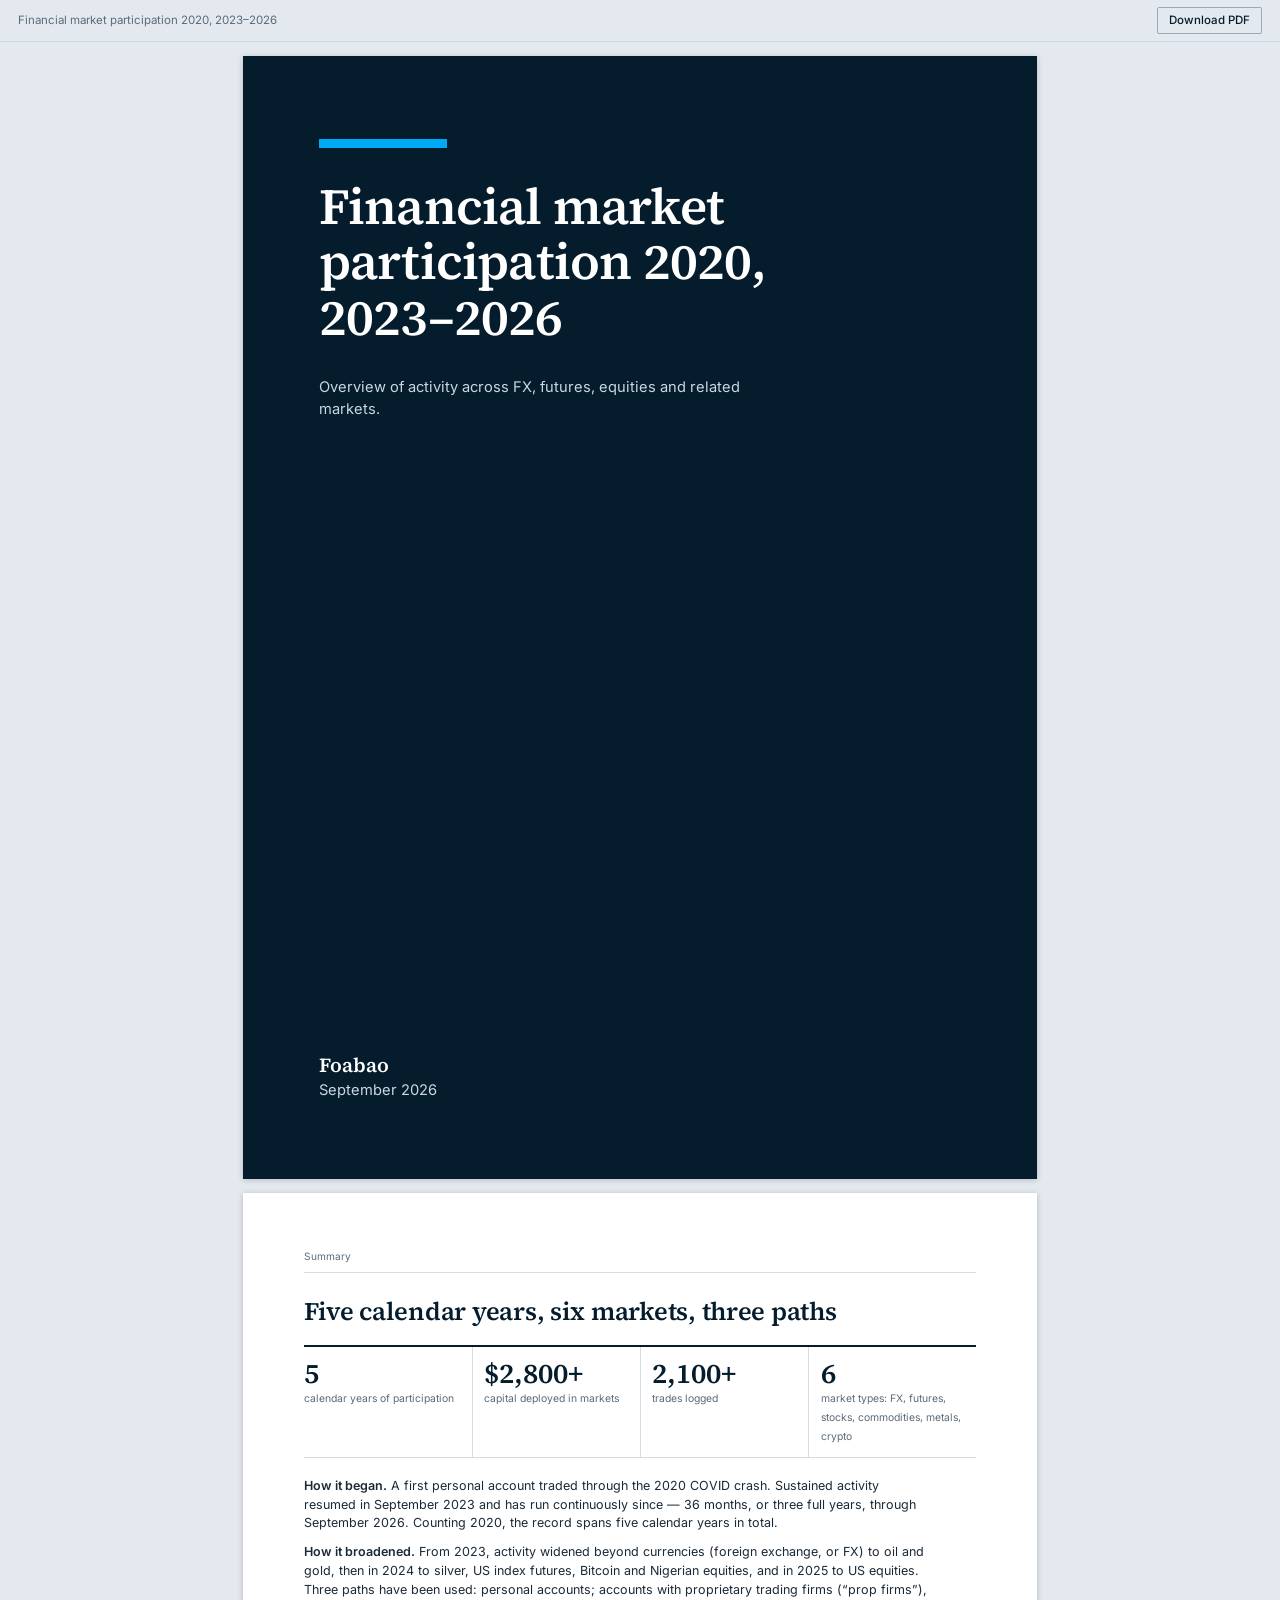
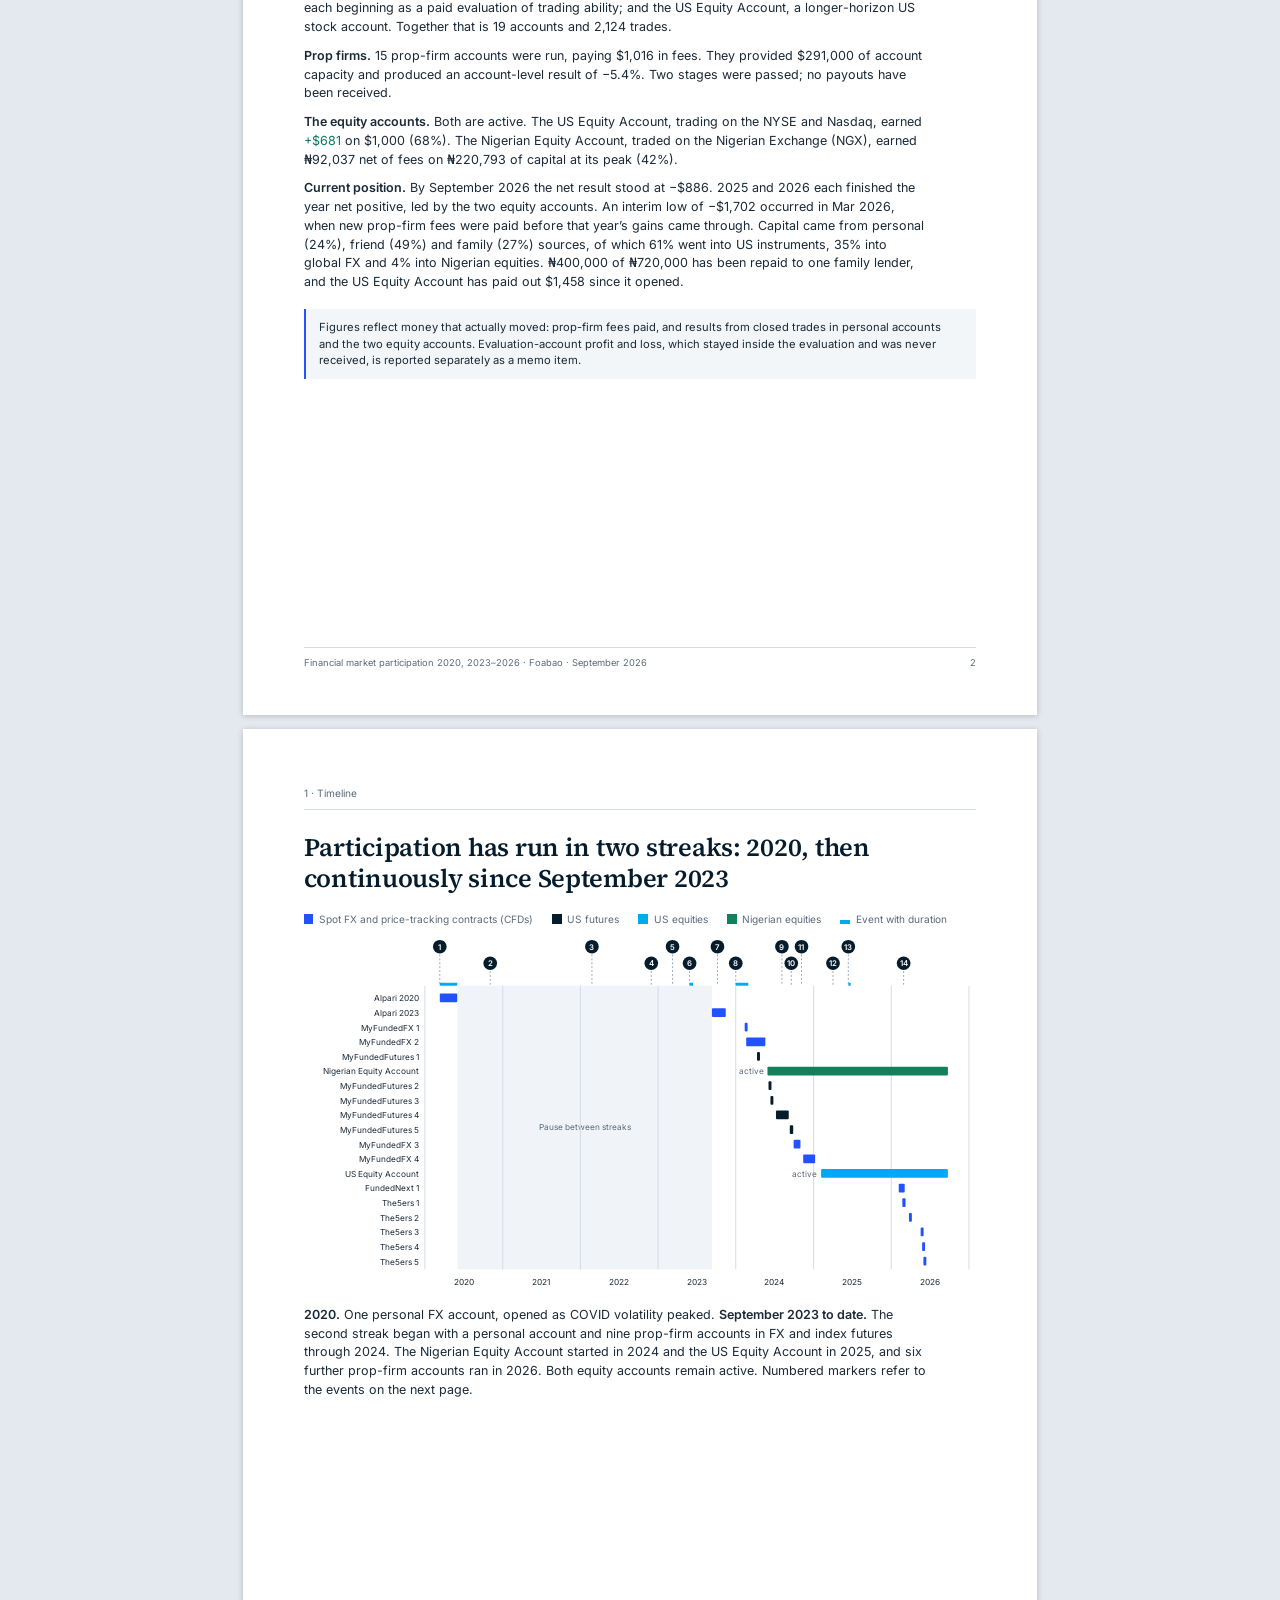
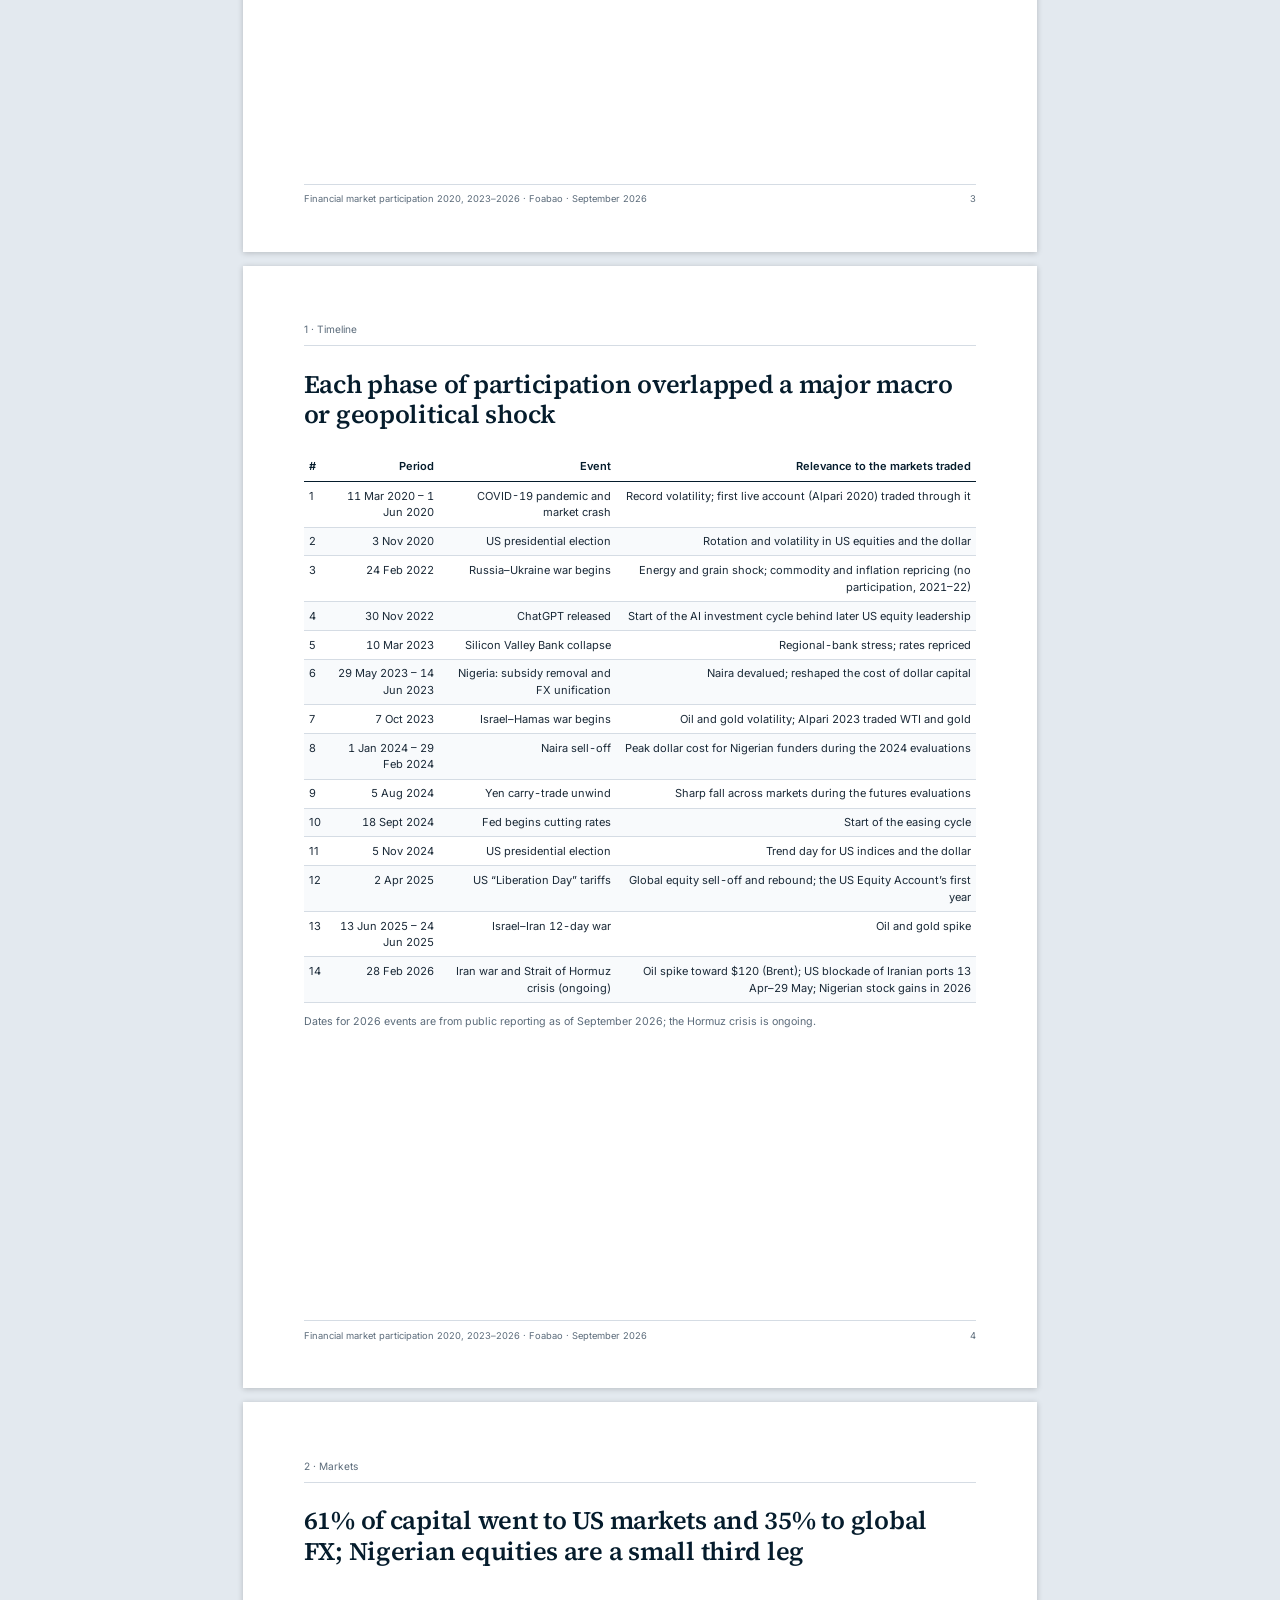
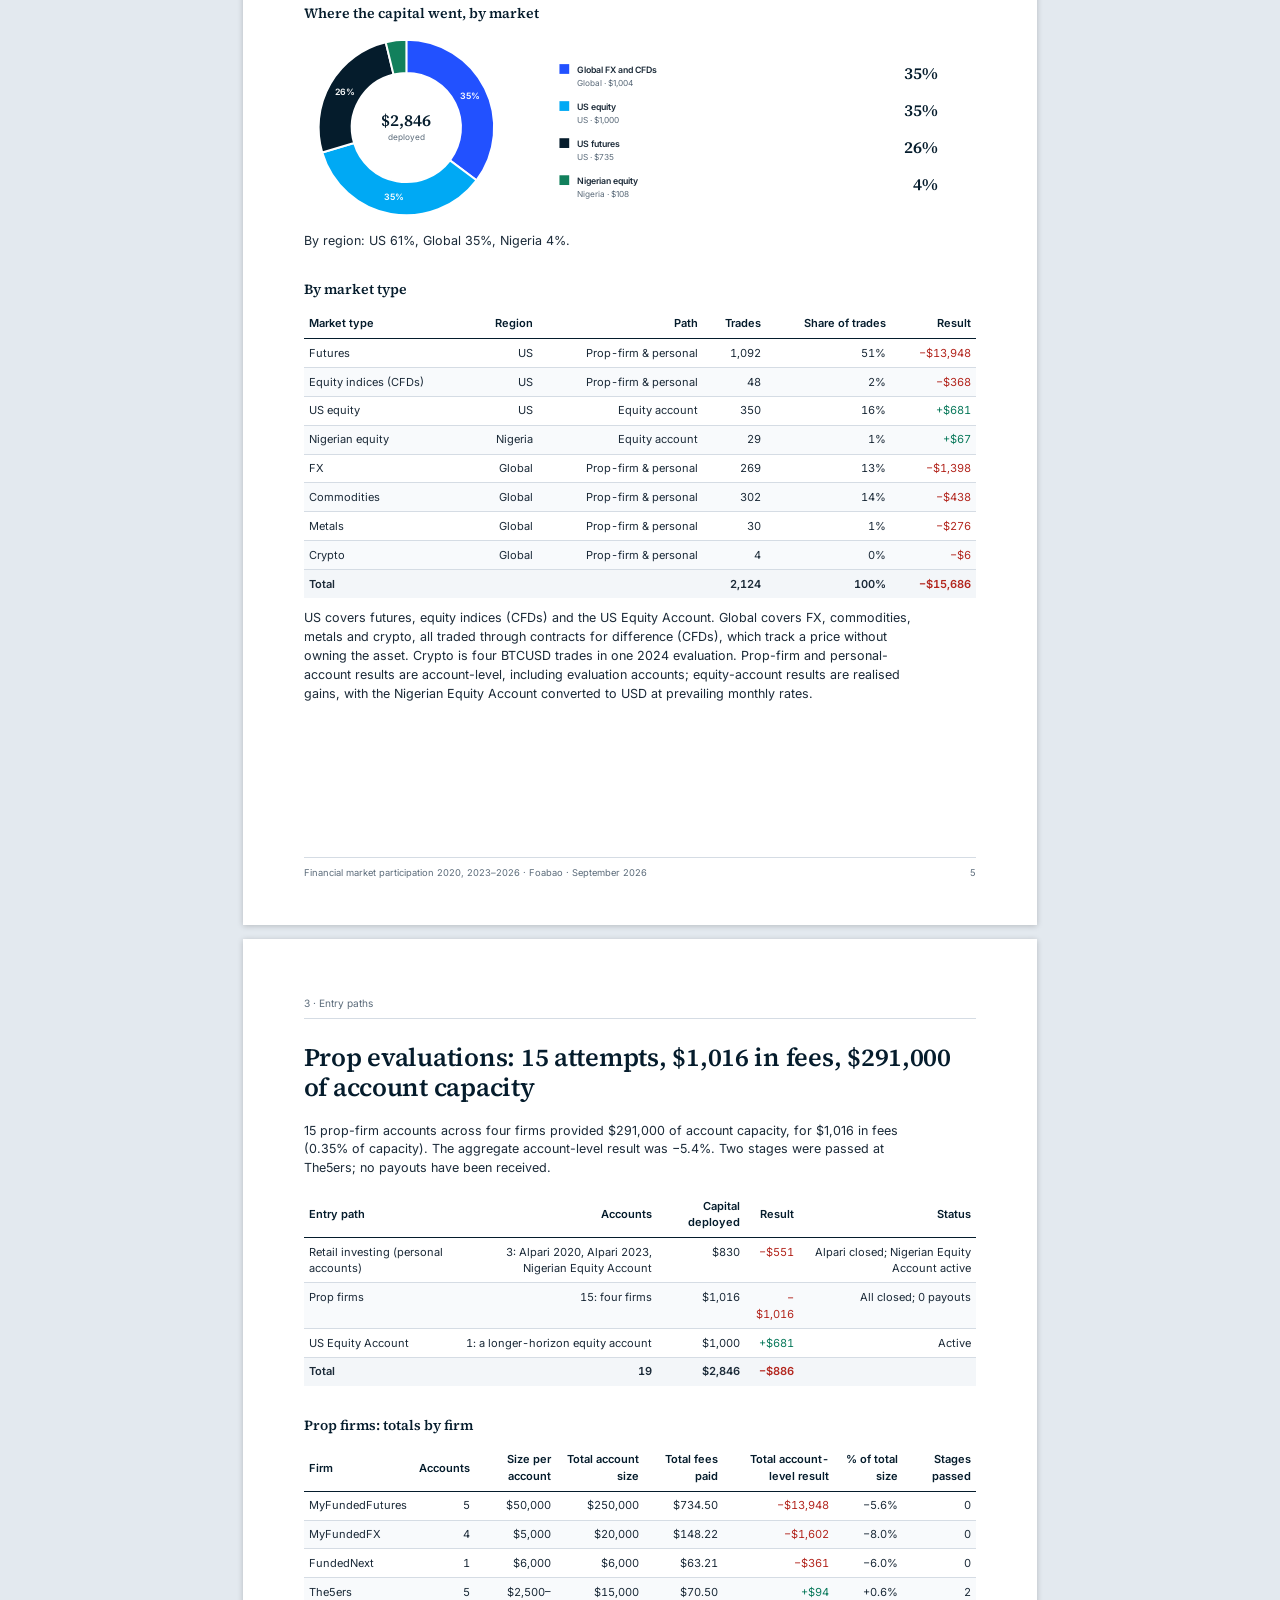
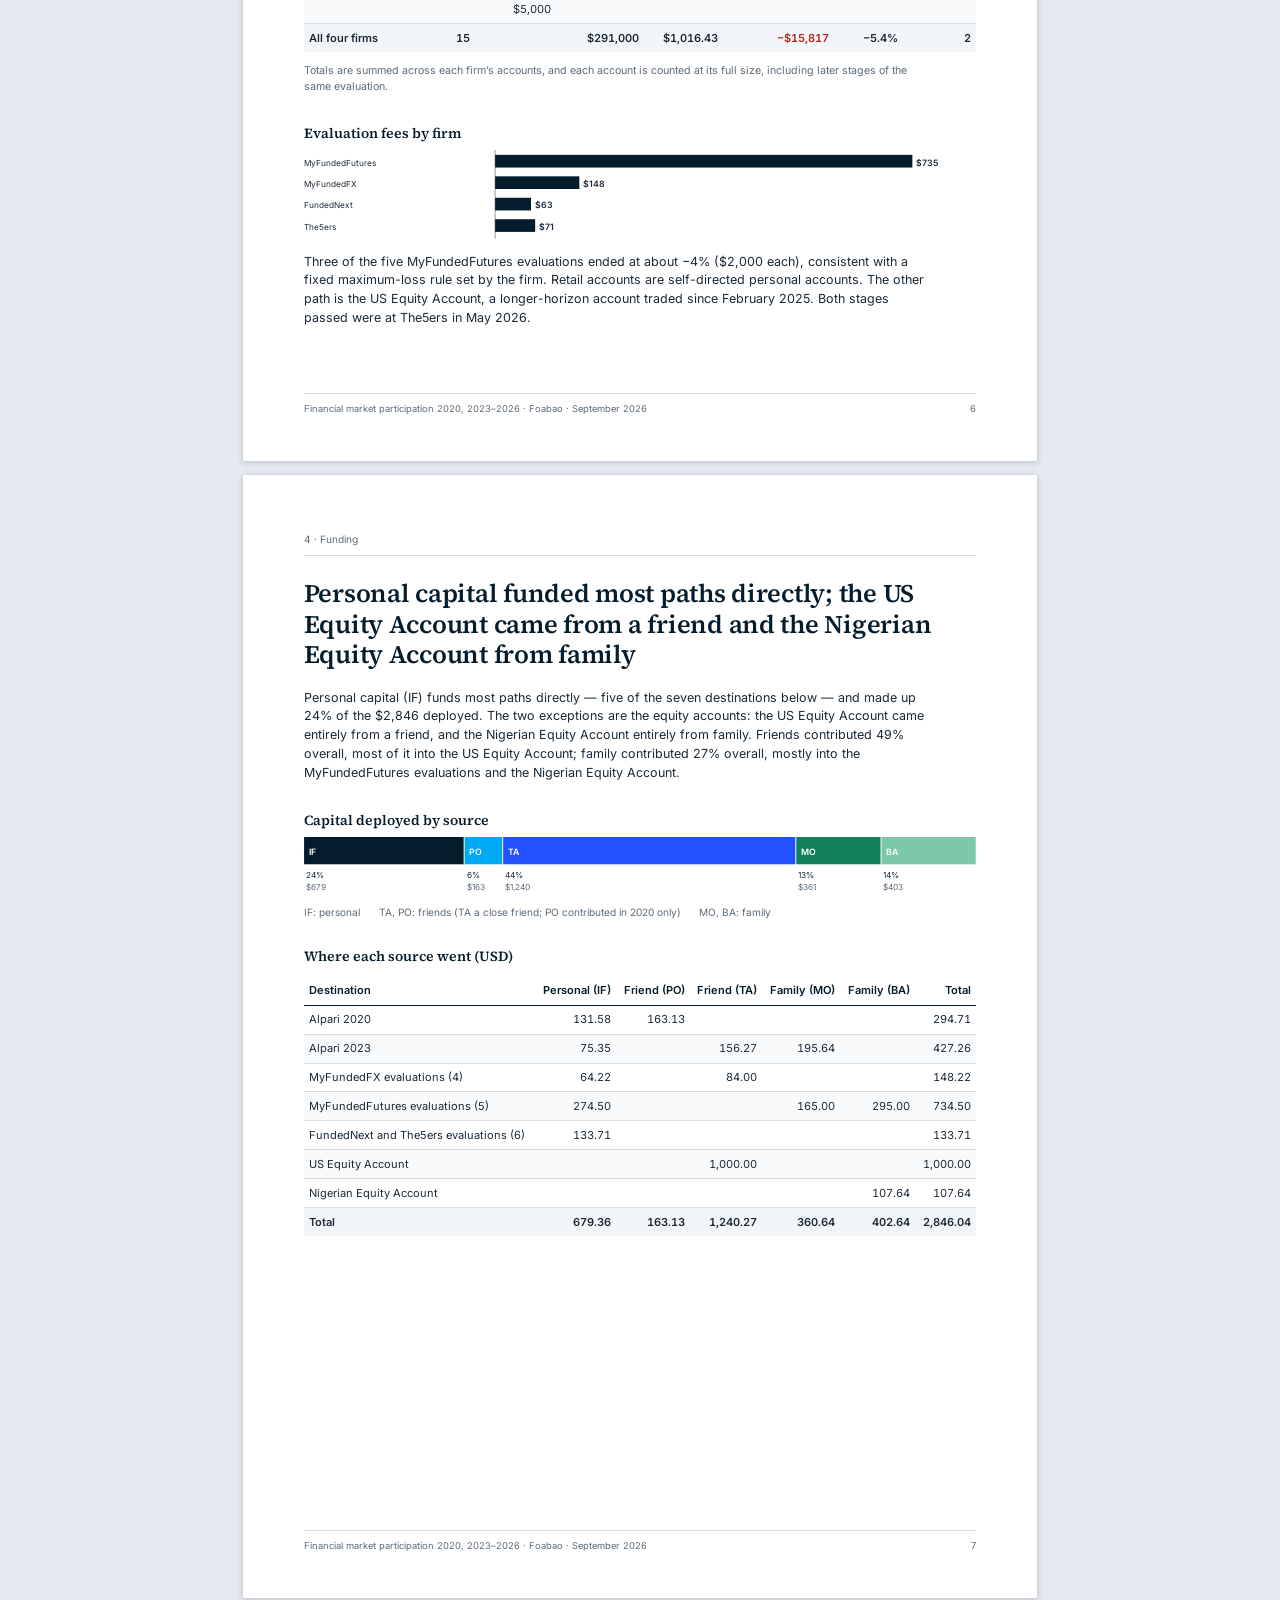
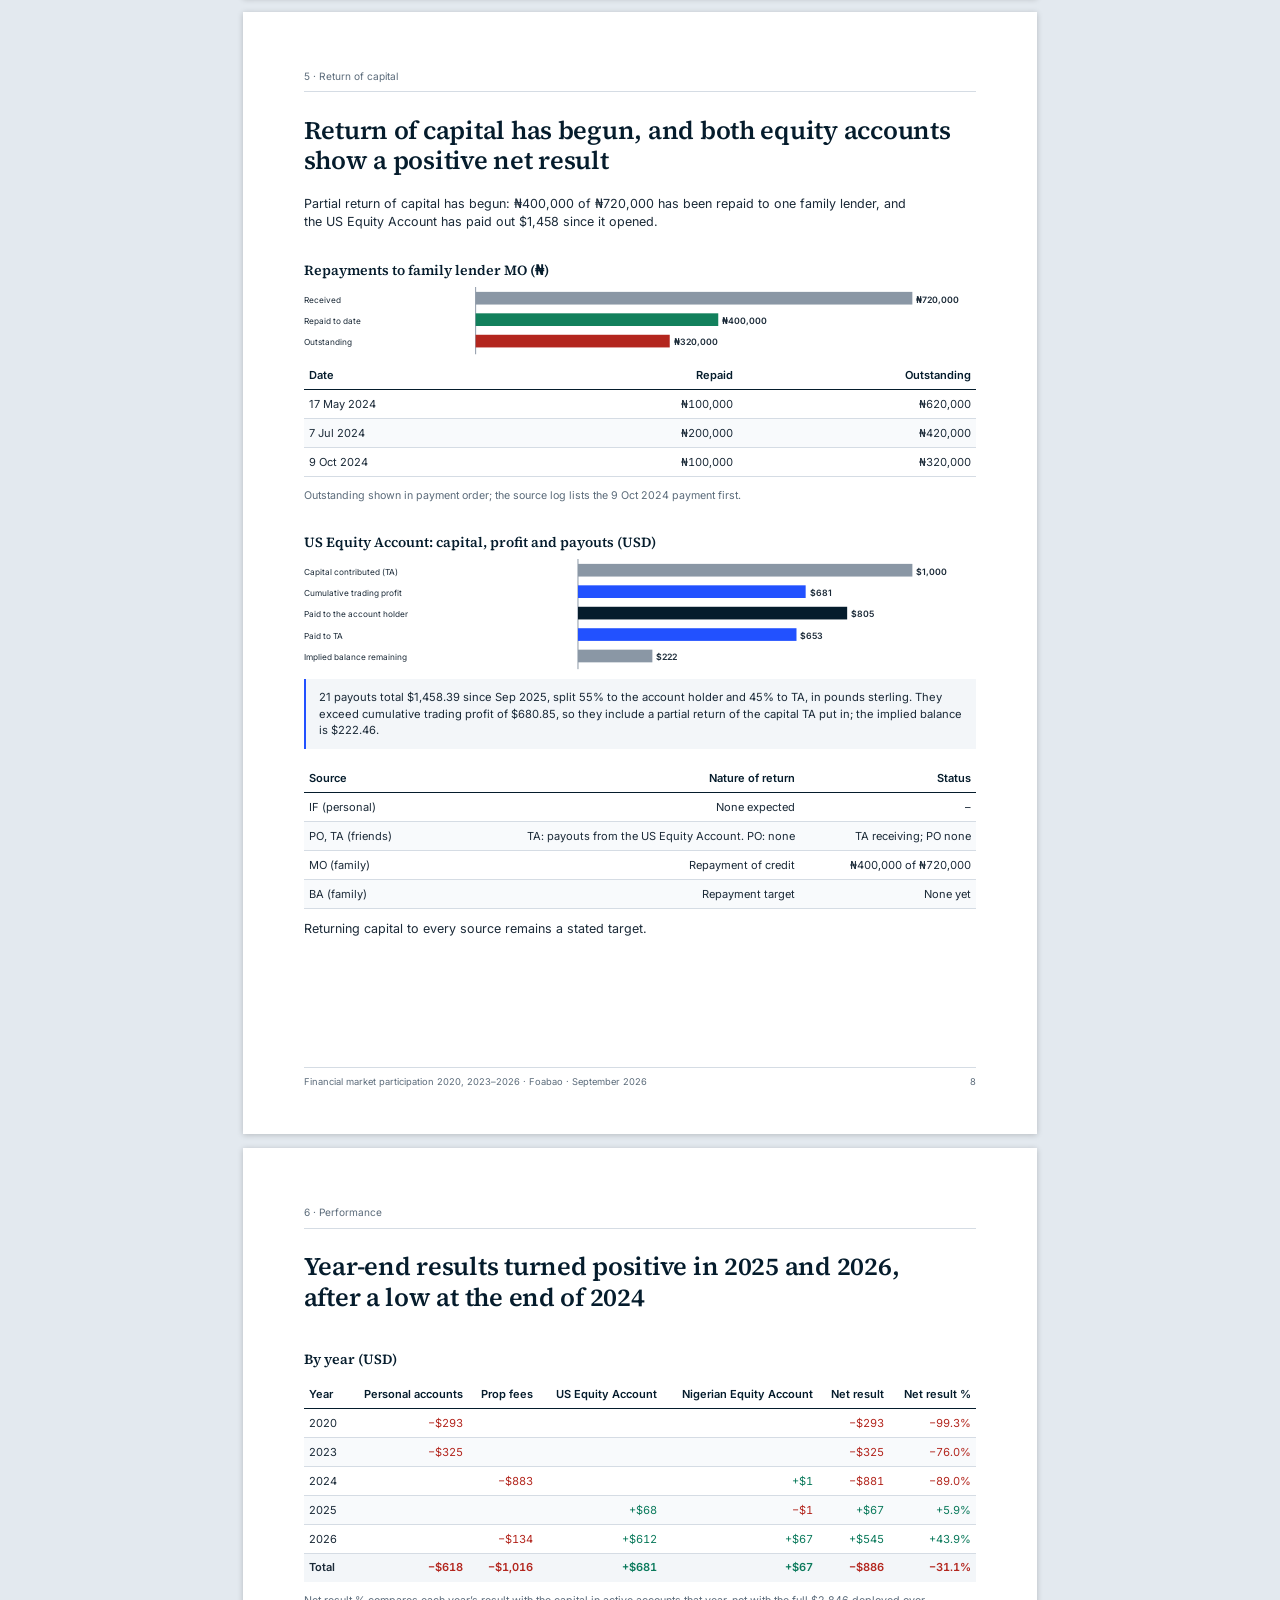
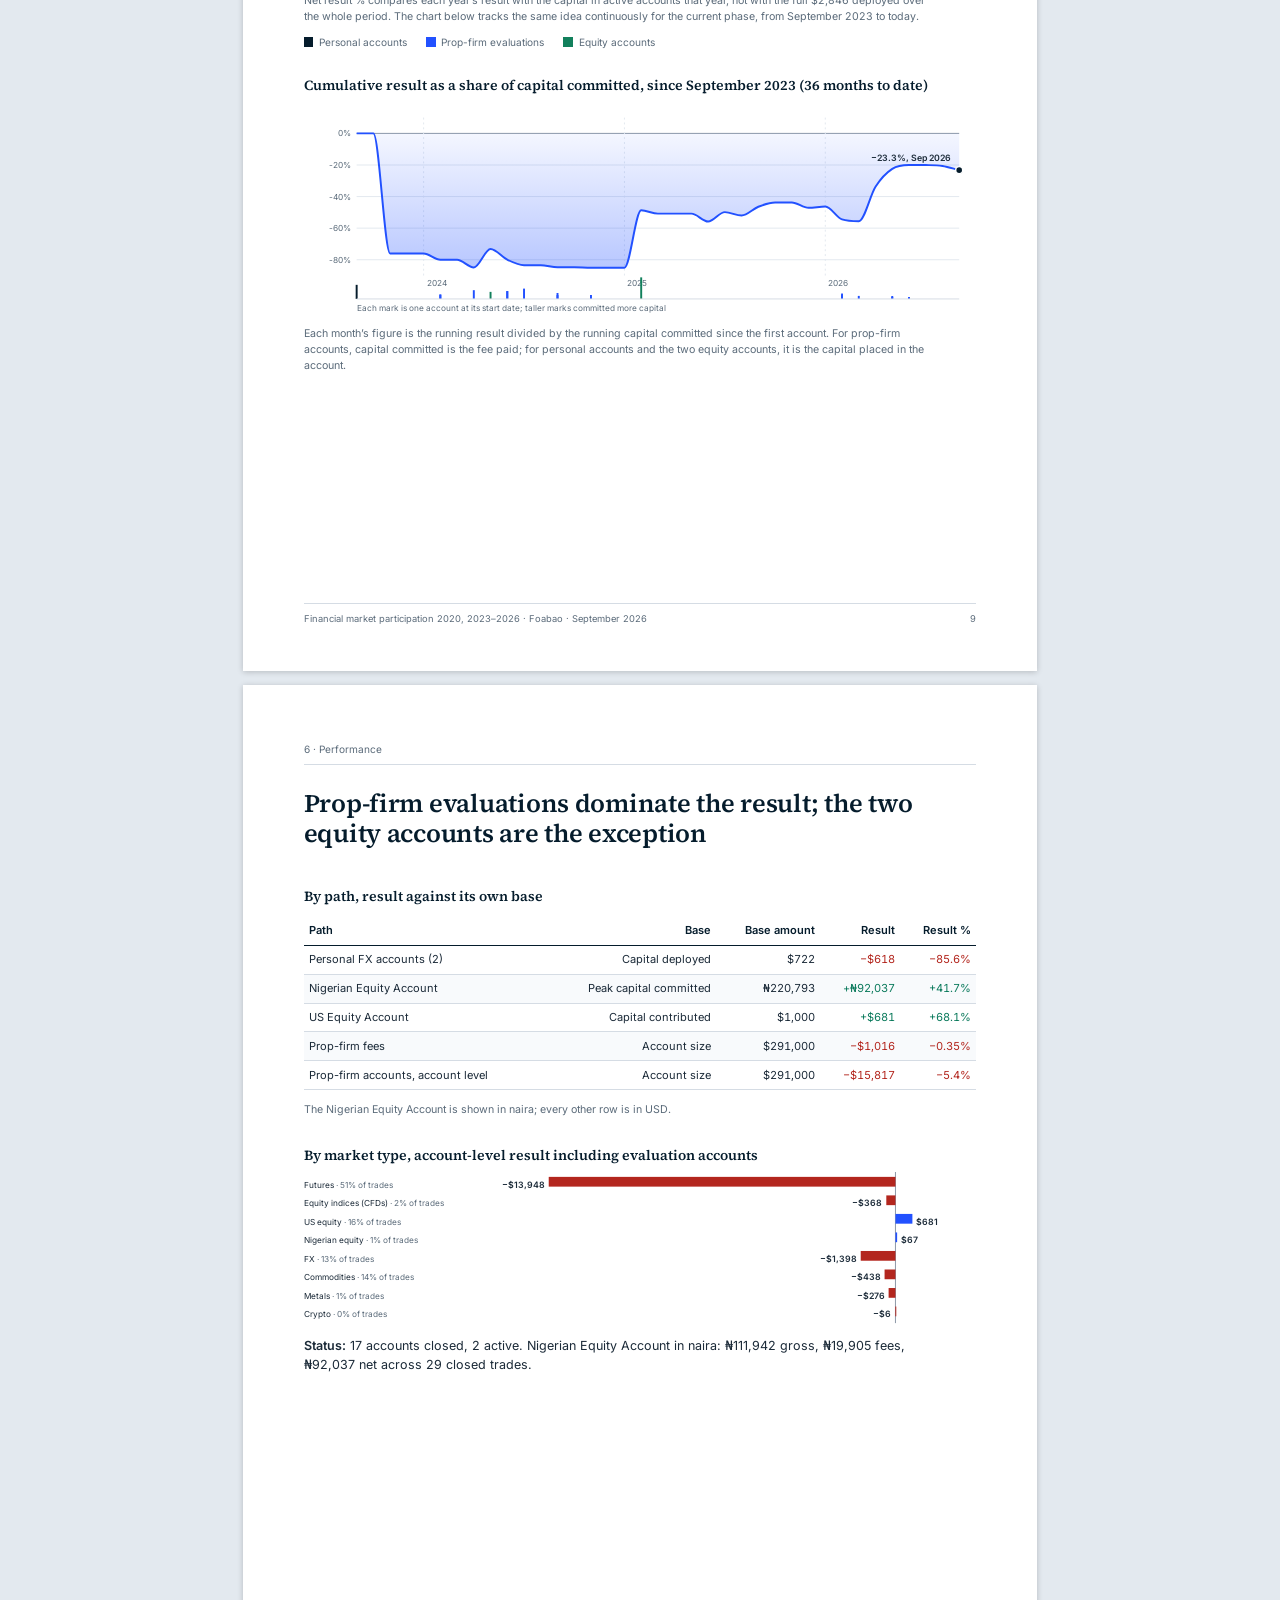
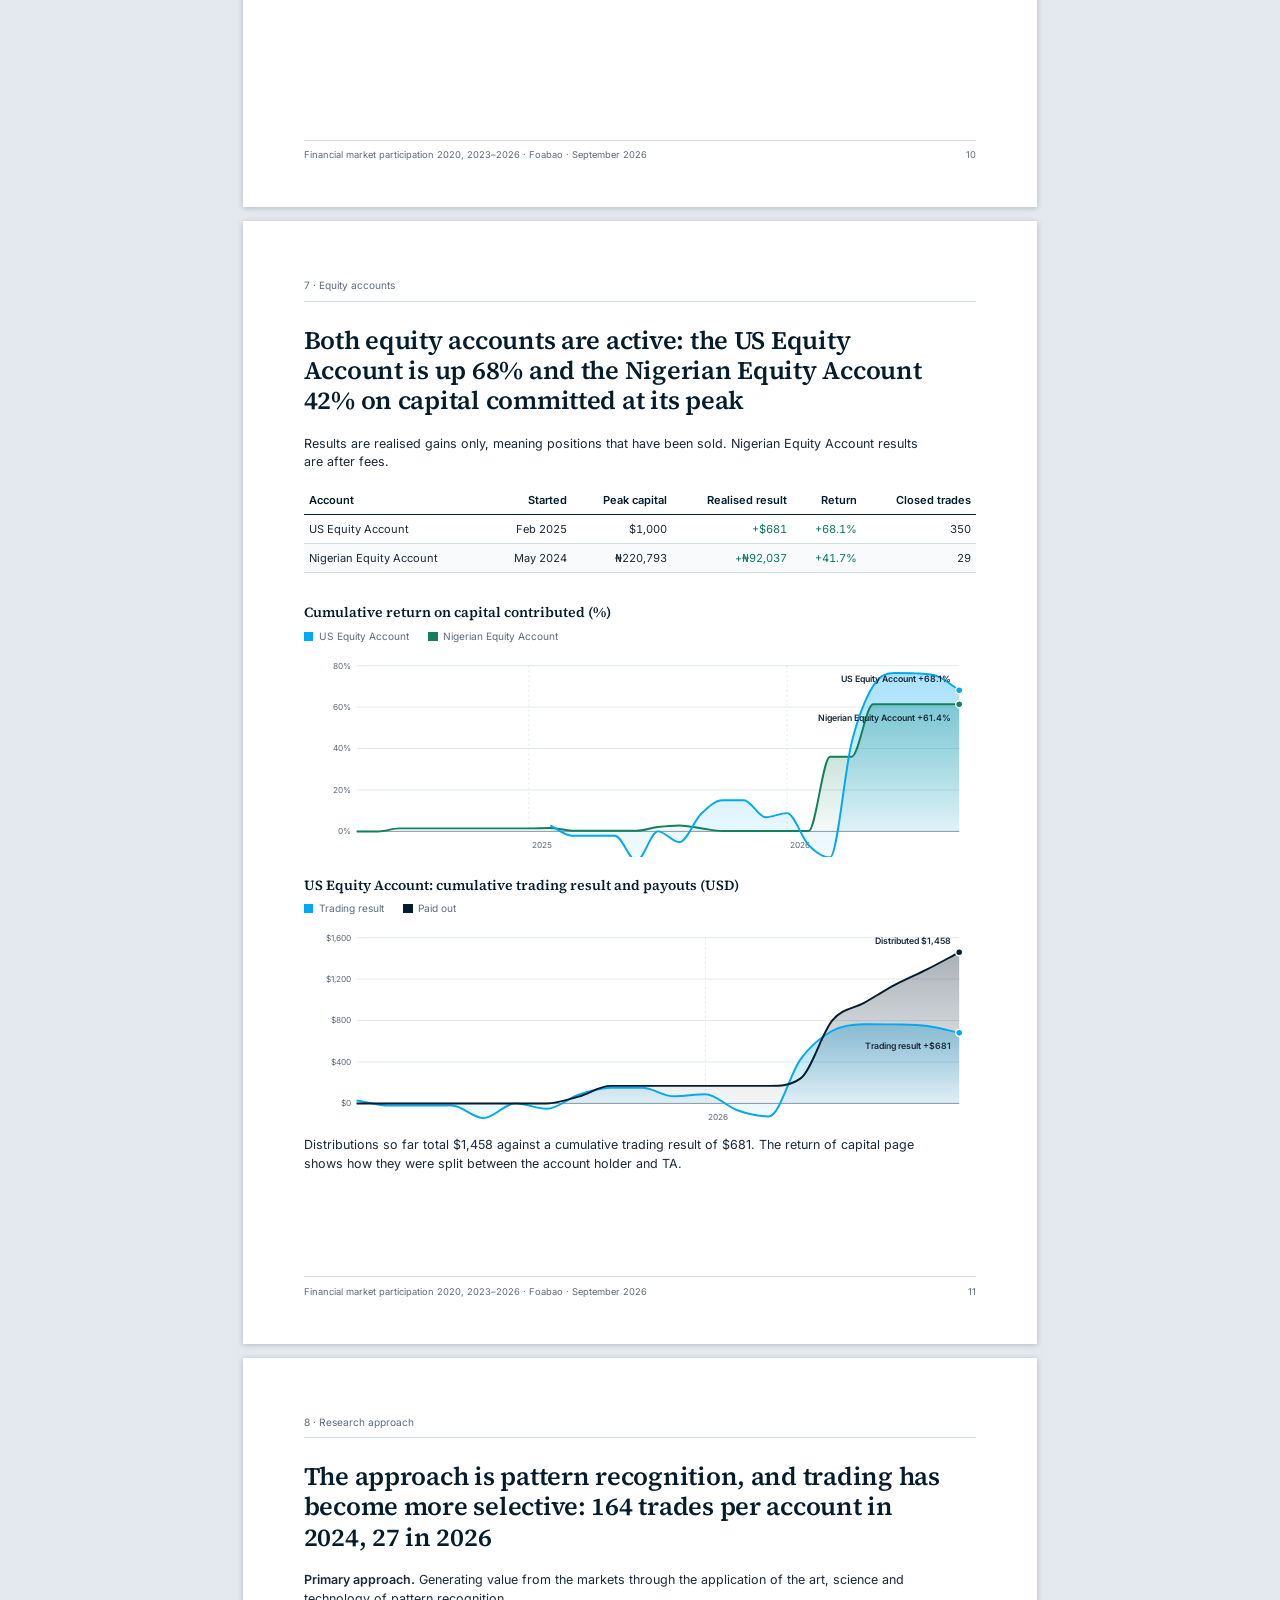
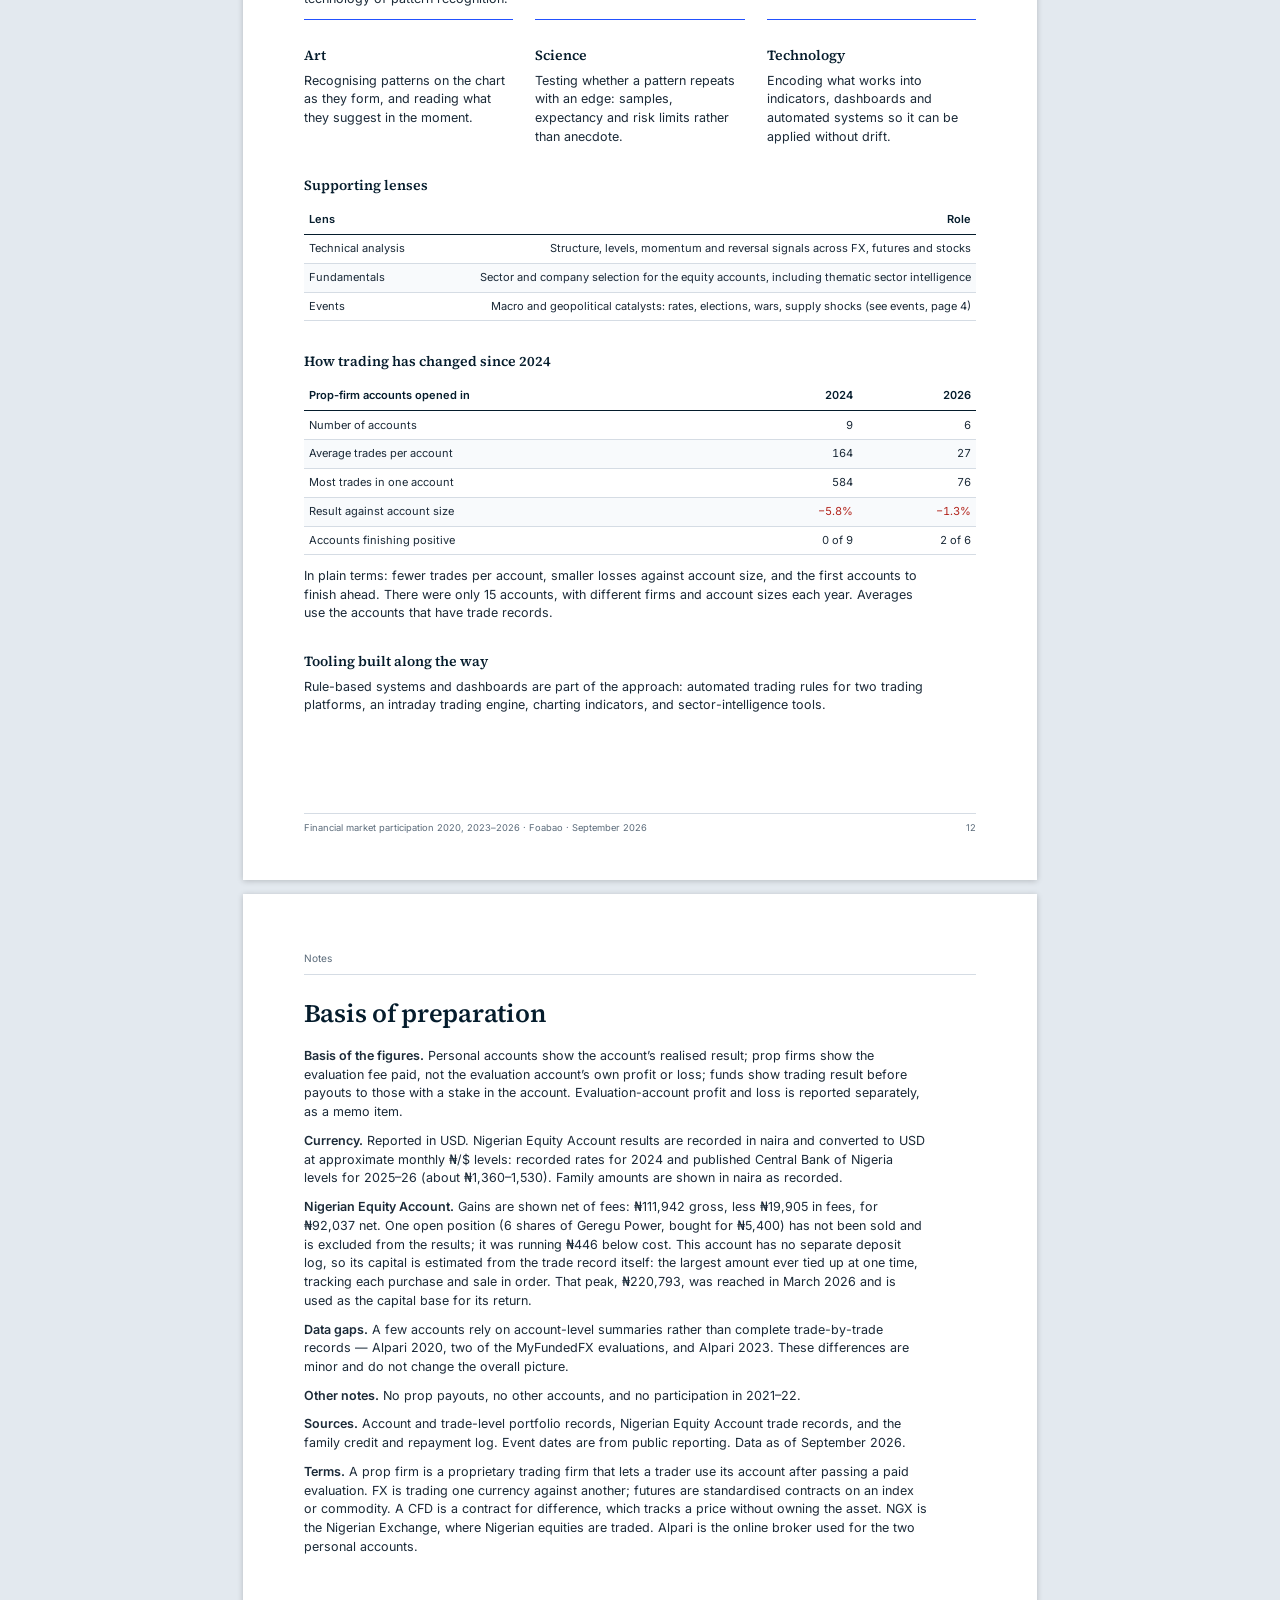
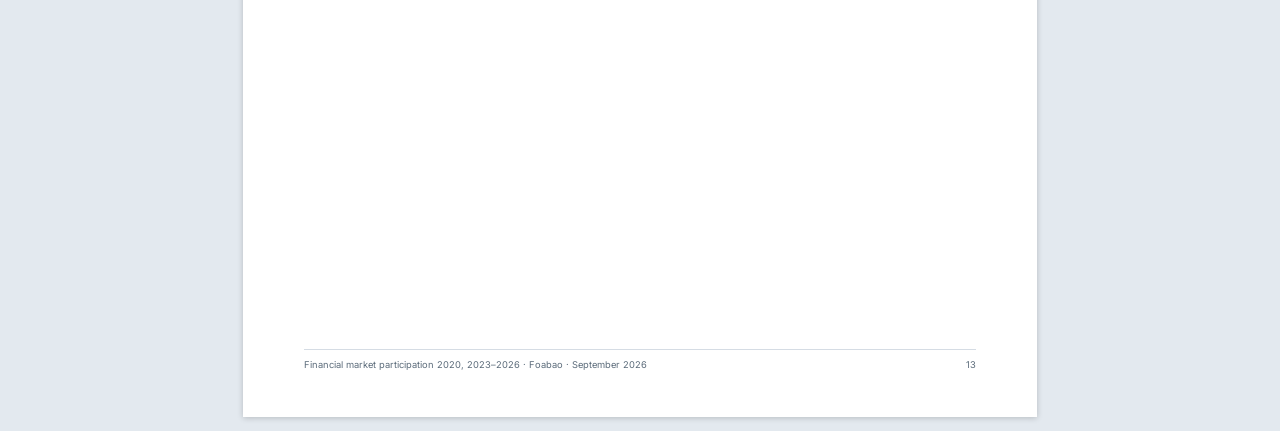
==== commit 9a048d7d: "feat: 36-month framing, separate 2020, KPI rounding, Nigerian Equity Account rename v1.4.2" ====
--- a/index.html
+++ b/index.html
@@ -2,61 +2,60 @@
 /* To change the name or date shown throughout the report, edit the two values below. */
 var REPORT={name:"Foabao",date:"September 2026"};
 </script></head><body><div class="bar"><span>Financial market participation 2020, 2023–2026</span><a href="Foabao-Financial-Market-Participation-2020-2026.pdf" download data-pdf-name="Foabao">Download PDF</a></div><section class="page cover"><div><div class="rule"></div><h1>Financial market participation 2020, 2023–2026</h1><p>Overview of activity across FX, futures, equities and related markets.</p></div><div><div class="who" data-name>Foabao</div><p>September 2026</p></div></section>
-<section class="page"><div class="hd"><span>Summary</span></div><h2>Five calendar years, six markets and three paths in: the journey so far</h2><div class="kpis"><div><b>5</b><span>calendar years of participation</span></div><div><b>$2,846</b><span>total capital deployed in markets</span></div><div><b>2,124</b><span>trades logged</span></div><div><b>6</b><span>market types: FX, futures, stocks, commodities, metals, crypto</span></div></div>
-<p><b>How it began.</b> The journey started in March 2020, when a first personal account was opened as COVID volatility peaked. After a pause, participation resumed in September 2023 and has been continuous since, so it now spans five calendar years: 2020, and 2023 to 2026.</p>
-<p><b>How it broadened.</b> From 2023 the journey widened beyond currencies (foreign exchange, or FX) to oil and gold, then in 2024 to silver, US index futures, Bitcoin and Nigerian stocks, and in 2025 to US stocks. Three paths in have been used: personal accounts; accounts with proprietary trading firms (“prop firms”), each beginning as a paid evaluation of trading ability; and the US Equity Account, a longer-horizon US stock account. Together that is 19 accounts and 2,124 trades.</p>
+<section class="page"><div class="hd"><span>Summary</span></div><h2>Five calendar years, six markets, three paths</h2><div class="kpis"><div><b>5</b><span>calendar years of participation</span></div><div><b>$2,800+</b><span>capital deployed in markets</span></div><div><b>2,100+</b><span>trades logged</span></div><div><b>6</b><span>market types: FX, futures, stocks, commodities, metals, crypto</span></div></div>
+<p><b>How it began.</b> A first personal account traded through the 2020 COVID crash. Sustained activity resumed in September 2023 and has run continuously since — 36 months, or three full years, through September 2026. Counting 2020, the record spans five calendar years in total.</p>
+<p><b>How it broadened.</b> From 2023, activity widened beyond currencies (foreign exchange, or FX) to oil and gold, then in 2024 to silver, US index futures, Bitcoin and Nigerian equities, and in 2025 to US equities. Three paths have been used: personal accounts; accounts with proprietary trading firms (“prop firms”), each beginning as a paid evaluation of trading ability; and the US Equity Account, a longer-horizon US stock account. Together that is 19 accounts and 2,124 trades.</p>
 <p><b>Prop firms.</b> 15 prop-firm accounts were run, paying $1,016 in fees. They provided $291,000 of account capacity and produced an account-level result of −5.4%. Two stages were passed; no payouts have been received.</p>
-<p><b>The equity accounts.</b> Both are active. The US Equity Account, trading on the NYSE and Nasdaq, earned <span class="pos">+$681</span> on $1,000 (68%). The Nigerian stock account, traded on the Nigerian Exchange (NGX), earned ₦92,037 net of fees on ₦220,793 of capital at its peak (42%).</p>
-<p><b>Current position.</b> By September 2026 the net result stood at −$886. 2025 and 2026 each finished the year net positive, led by the two equity accounts. An interim low of −$1,702 occurred in Mar 2026, when new prop-firm fees were paid before that year’s gains came through. The journey drew on personal (24%), friend (49%) and family (27%) capital, of which 61% went into US instruments, 35% into global FX and 4% into Nigerian stocks. ₦400,000 of ₦720,000 has been repaid to one family lender, and the US Equity Account has paid out $1,458 since it opened.</p>
+<p><b>The equity accounts.</b> Both are active. The US Equity Account, trading on the NYSE and Nasdaq, earned <span class="pos">+$681</span> on $1,000 (68%). The Nigerian Equity Account, traded on the Nigerian Exchange (NGX), earned ₦92,037 net of fees on ₦220,793 of capital at its peak (42%).</p>
+<p><b>Current position.</b> By September 2026 the net result stood at −$886. 2025 and 2026 each finished the year net positive, led by the two equity accounts. An interim low of −$1,702 occurred in Mar 2026, when new prop-firm fees were paid before that year’s gains came through. Capital came from personal (24%), friend (49%) and family (27%) sources, of which 61% went into US instruments, 35% into global FX and 4% into Nigerian equities. ₦400,000 of ₦720,000 has been repaid to one family lender, and the US Equity Account has paid out $1,458 since it opened.</p>
 <div class="note">Figures reflect money that actually moved: prop-firm fees paid, and results from closed trades in personal accounts and the two equity accounts. Evaluation-account profit and loss, which stayed inside the evaluation and was never received, is reported separately as a memo item.</div><div class="ft"><span>Financial market participation 2020, 2023–2026 · <span data-name>Foabao</span> · <span data-date>September 2026</span></span><span>2</span></div></section>
-<section class="page"><div class="hd"><span>1 · Timeline</span></div><h2>Participation has run in two streaks: 2020, then continuously since September 2023</h2><div class="lg"><span><i style="background:#2251FF"></i>Spot FX and price-tracking contracts (CFDs)</span><span><i style="background:#051C2C"></i>US futures</span><span><i style="background:#00A9F4"></i>US equities</span><span><i style="background:#12805C"></i>Nigerian equities</span><span><i style="background:#00A9F4;height:1mm"></i>Event with duration</span></div><svg viewBox="0 0 690 365" role="img"><rect x="157.38834571763786" y="52" width="260.9964802502933" height="291" fill="#F0F3F7"/><text x="287.88658584278454" y="200.5" text-anchor="middle" class="l m">Pause between streaks</text><line x1="124" x2="124" y1="52" y2="343" stroke="#D5DCE4"/><text x="163.71685569026204" y="359" text-anchor="middle" class="l">2020</text><line x1="203.8701603441533" x2="203.8701603441533" y1="52" y2="343" stroke="#D5DCE4"/><text x="243.3687915526007" y="359" text-anchor="middle" class="l">2021</text><line x1="283.522096206492" x2="283.522096206492" y1="52" y2="343" stroke="#D5DCE4"/><text x="323.0207274149394" y="359" text-anchor="middle" class="l">2022</text><line x1="363.1740320688307" x2="363.1740320688307" y1="52" y2="343" stroke="#D5DCE4"/><text x="402.67266327727805" y="359" text-anchor="middle" class="l">2023</text><line x1="442.8259679311693" x2="442.8259679311693" y1="52" y2="343" stroke="#D5DCE4"/><text x="482.54282362143135" y="359" text-anchor="middle" class="l">2024</text><line x1="522.6961282753226" x2="522.6961282753226" y1="52" y2="343" stroke="#D5DCE4"/><text x="562.19475948377" y="359" text-anchor="middle" class="l">2025</text><line x1="602.3480641376614" x2="602.3480641376614" y1="52" y2="343" stroke="#D5DCE4"/><text x="641.8466953461087" y="359" text-anchor="middle" class="l">2026</text><line x1="682" x2="682" y1="52" y2="343" stroke="#D5DCE4"/><line x1="139.27571372702386" x2="139.27571372702386" y1="12" y2="52" stroke="#9AA9B8" stroke-dasharray="2 2"/><rect x="139.27571372702386" y="49" width="17.89440750879936" height="3" fill="#00A9F4"/><circle cx="139.27571372702386" cy="12" r="7" fill="#051C2C"/><text x="139.27571372702386" y="15" text-anchor="middle" class="v w" style="font-size:8px">1</text><line x1="190.99491591709034" x2="190.99491591709034" y1="29" y2="52" stroke="#9AA9B8" stroke-dasharray="2 2"/><circle cx="190.99491591709034" cy="29" r="7" fill="#051C2C"/><text x="190.99491591709034" y="32" text-anchor="middle" class="v w" style="font-size:8px">2</text><line x1="295.3062182244818" x2="295.3062182244818" y1="12" y2="52" stroke="#9AA9B8" stroke-dasharray="2 2"/><circle cx="295.3062182244818" cy="12" r="7" fill="#051C2C"/><text x="295.3062182244818" y="15" text-anchor="middle" class="v w" style="font-size:8px">3</text><line x1="356.19084865076263" x2="356.19084865076263" y1="29" y2="52" stroke="#9AA9B8" stroke-dasharray="2 2"/><circle cx="356.19084865076263" cy="29" r="7" fill="#051C2C"/><text x="356.19084865076263" y="32" text-anchor="middle" class="v w" style="font-size:8px">4</text><line x1="378.01329683222525" x2="378.01329683222525" y1="12" y2="52" stroke="#9AA9B8" stroke-dasharray="2 2"/><circle cx="378.01329683222525" cy="12" r="7" fill="#051C2C"/><text x="378.01329683222525" y="15" text-anchor="middle" class="v w" style="font-size:8px">5</text><line x1="395.4712553773954" x2="395.4712553773954" y1="29" y2="52" stroke="#9AA9B8" stroke-dasharray="2 2"/><rect x="395.4712553773954" y="49" width="3.491591709034026" height="3" fill="#00A9F4"/><circle cx="395.4712553773954" cy="29" r="7" fill="#051C2C"/><text x="395.4712553773954" y="32" text-anchor="middle" class="v w" style="font-size:8px">6</text><line x1="424.05866249511143" x2="424.05866249511143" y1="12" y2="52" stroke="#9AA9B8" stroke-dasharray="2 2"/><circle cx="424.05866249511143" cy="12" r="7" fill="#051C2C"/><text x="424.05866249511143" y="15" text-anchor="middle" class="v w" style="font-size:8px">7</text><line x1="442.8259679311693" x2="442.8259679311693" y1="29" y2="52" stroke="#9AA9B8" stroke-dasharray="2 2"/><rect x="442.8259679311693" y="49" width="12.875244427062967" height="3" fill="#00A9F4"/><circle cx="442.8259679311693" cy="29" r="7" fill="#051C2C"/><text x="442.8259679311693" y="32" text-anchor="middle" class="v w" style="font-size:8px">8</text><line x1="490.18068048494325" x2="490.18068048494325" y1="12" y2="52" stroke="#9AA9B8" stroke-dasharray="2 2"/><circle cx="490.18068048494325" cy="12" r="7" fill="#051C2C"/><text x="490.18068048494325" y="15" text-anchor="middle" class="v w" style="font-size:8px">9</text><line x1="499.7825576847868" x2="499.7825576847868" y1="29" y2="52" stroke="#9AA9B8" stroke-dasharray="2 2"/><circle cx="499.7825576847868" cy="29" r="7" fill="#051C2C"/><text x="499.7825576847868" y="32" text-anchor="middle" class="v w" style="font-size:8px">10</text><line x1="510.2573328118889" x2="510.2573328118889" y1="12" y2="52" stroke="#9AA9B8" stroke-dasharray="2 2"/><circle cx="510.2573328118889" cy="12" r="7" fill="#051C2C"/><text x="510.2573328118889" y="15" text-anchor="middle" class="v w" style="font-size:8px">11</text><line x1="542.5545561204538" x2="542.5545561204538" y1="29" y2="52" stroke="#9AA9B8" stroke-dasharray="2 2"/><circle cx="542.5545561204538" cy="29" r="7" fill="#051C2C"/><text x="542.5545561204538" y="32" text-anchor="middle" class="v w" style="font-size:8px">12</text><line x1="558.2667188111068" x2="558.2667188111068" y1="12" y2="52" stroke="#9AA9B8" stroke-dasharray="2 2"/><rect x="558.2667188111068" y="49" width="2.4004692999608324" height="3" fill="#00A9F4"/><circle cx="558.2667188111068" cy="12" r="7" fill="#051C2C"/><text x="558.2667188111068" y="15" text-anchor="middle" class="v w" style="font-size:8px">13</text><line x1="615.0050840829097" x2="615.0050840829097" y1="29" y2="52" stroke="#9AA9B8" stroke-dasharray="2 2"/><circle cx="615.0050840829097" cy="29" r="7" fill="#051C2C"/><text x="615.0050840829097" y="32" text-anchor="middle" class="v w" style="font-size:8px">14</text><text x="118" y="68" text-anchor="end" class="l">Alpari 2020</text><rect x="139.27571372702386" y="60" width="17.89440750879936" height="9" rx="1" fill="#2251FF"/><text x="118" y="83" text-anchor="end" class="l">Alpari 2023</text><rect x="418.3848259679312" y="75" width="14.18459131795072" height="9" rx="1" fill="#2251FF"/><text x="118" y="98" text-anchor="end" class="l">MyFundedFX 1</text><rect x="451.99139616738364" y="90" width="3" height="9" rx="1" fill="#2251FF"/><text x="118" y="113" text-anchor="end" class="l">MyFundedFX 2</text><rect x="453.51896754008607" y="105" width="19.640203363316402" height="9" rx="1" fill="#2251FF"/><text x="118" y="128" text-anchor="end" class="l">MyFundedFutures 1</text><rect x="464.648416112632" y="120" width="3" height="9" rx="1" fill="#051C2C"/><text x="118" y="143" text-anchor="end" class="l">Nigerian stocks</text><rect x="475.3414157215487" y="135" width="185.05436057880326" height="9" rx="1" fill="#12805C"/><text x="471.3414157215487" y="143" text-anchor="end" class="l m">active</text><text x="118" y="158" text-anchor="end" class="l">MyFundedFutures 2</text><rect x="476.4325381306218" y="150" width="3" height="9" rx="1" fill="#051C2C"/><text x="118" y="173" text-anchor="end" class="l">MyFundedFutures 3</text><rect x="478.3965584669534" y="165" width="3" height="9" rx="1" fill="#051C2C"/><text x="118" y="188" text-anchor="end" class="l">MyFundedFutures 4</text><rect x="484.0703949941338" y="180" width="13.093468908877583" height="9" rx="1" fill="#051C2C"/><text x="118" y="203" text-anchor="end" class="l">MyFundedFutures 5</text><rect x="498.2549863120845" y="195" width="3.491591709033969" height="9" rx="1" fill="#051C2C"/><text x="118" y="218" text-anchor="end" class="l">MyFundedFX 3</text><rect x="502.18302698474776" y="210" width="6.983183418068052" height="9" rx="1" fill="#2251FF"/><text x="118" y="233" text-anchor="end" class="l">MyFundedFX 4</text><rect x="512.0031286664059" y="225" width="12.220570981619176" height="9" rx="1" fill="#2251FF"/><text x="118" y="248" text-anchor="end" class="l">US Equity Account</text><rect x="530.3339851388346" y="240" width="130.06179116151736" height="9" rx="1" fill="#00A9F4"/><text x="526.3339851388346" y="248" text-anchor="end" class="l m">active</text><text x="118" y="263" text-anchor="end" class="l">FundedNext 1</text><rect x="609.9859210011732" y="255" width="6.110285490809474" height="9" rx="1" fill="#2251FF"/><text x="118" y="278" text-anchor="end" class="l">The5ers 1</text><rect x="613.6957371920219" y="270" width="3.2733672272195236" height="9" rx="1" fill="#2251FF"/><text x="118" y="293" text-anchor="end" class="l">The5ers 2</text><rect x="620.4606961282753" y="285" width="3" height="9" rx="1" fill="#2251FF"/><text x="118" y="308" text-anchor="end" class="l">The5ers 3</text><rect x="632.4630426280798" y="300" width="3" height="9" rx="1" fill="#2251FF"/><text x="118" y="323" text-anchor="end" class="l">The5ers 4</text><rect x="633.9906140007822" y="315" width="3" height="9" rx="1" fill="#2251FF"/><text x="118" y="338" text-anchor="end" class="l">The5ers 5</text><rect x="635.2999608916699" y="330" width="3" height="9" rx="1" fill="#2251FF"/></svg>
-<p style="margin-top:4mm"><b>2020.</b> One personal FX account, opened as COVID volatility peaked. <b>September 2023 to date.</b> The second streak began with a personal account and nine prop-firm accounts in FX and index futures through 2024. Nigerian stocks started in 2024 and the US Equity Account in 2025, and six further prop-firm accounts ran in 2026. Both equity accounts remain active. Numbered markers refer to the events on the next page.</p><div class="ft"><span>Financial market participation 2020, 2023–2026 · <span data-name>Foabao</span> · <span data-date>September 2026</span></span><span>3</span></div></section>
+<section class="page"><div class="hd"><span>1 · Timeline</span></div><h2>Participation has run in two streaks: 2020, then continuously since September 2023</h2><div class="lg"><span><i style="background:#2251FF"></i>Spot FX and price-tracking contracts (CFDs)</span><span><i style="background:#051C2C"></i>US futures</span><span><i style="background:#00A9F4"></i>US equities</span><span><i style="background:#12805C"></i>Nigerian equities</span><span><i style="background:#00A9F4;height:1mm"></i>Event with duration</span></div><svg viewBox="0 0 690 365" role="img"><rect x="157.38834571763786" y="52" width="260.9964802502933" height="291" fill="#F0F3F7"/><text x="287.88658584278454" y="200.5" text-anchor="middle" class="l m">Pause between streaks</text><line x1="124" x2="124" y1="52" y2="343" stroke="#D5DCE4"/><text x="163.71685569026204" y="359" text-anchor="middle" class="l">2020</text><line x1="203.8701603441533" x2="203.8701603441533" y1="52" y2="343" stroke="#D5DCE4"/><text x="243.3687915526007" y="359" text-anchor="middle" class="l">2021</text><line x1="283.522096206492" x2="283.522096206492" y1="52" y2="343" stroke="#D5DCE4"/><text x="323.0207274149394" y="359" text-anchor="middle" class="l">2022</text><line x1="363.1740320688307" x2="363.1740320688307" y1="52" y2="343" stroke="#D5DCE4"/><text x="402.67266327727805" y="359" text-anchor="middle" class="l">2023</text><line x1="442.8259679311693" x2="442.8259679311693" y1="52" y2="343" stroke="#D5DCE4"/><text x="482.54282362143135" y="359" text-anchor="middle" class="l">2024</text><line x1="522.6961282753226" x2="522.6961282753226" y1="52" y2="343" stroke="#D5DCE4"/><text x="562.19475948377" y="359" text-anchor="middle" class="l">2025</text><line x1="602.3480641376614" x2="602.3480641376614" y1="52" y2="343" stroke="#D5DCE4"/><text x="641.8466953461087" y="359" text-anchor="middle" class="l">2026</text><line x1="682" x2="682" y1="52" y2="343" stroke="#D5DCE4"/><line x1="139.27571372702386" x2="139.27571372702386" y1="12" y2="52" stroke="#9AA9B8" stroke-dasharray="2 2"/><rect x="139.27571372702386" y="49" width="17.89440750879936" height="3" fill="#00A9F4"/><circle cx="139.27571372702386" cy="12" r="7" fill="#051C2C"/><text x="139.27571372702386" y="15" text-anchor="middle" class="v w" style="font-size:8px">1</text><line x1="190.99491591709034" x2="190.99491591709034" y1="29" y2="52" stroke="#9AA9B8" stroke-dasharray="2 2"/><circle cx="190.99491591709034" cy="29" r="7" fill="#051C2C"/><text x="190.99491591709034" y="32" text-anchor="middle" class="v w" style="font-size:8px">2</text><line x1="295.3062182244818" x2="295.3062182244818" y1="12" y2="52" stroke="#9AA9B8" stroke-dasharray="2 2"/><circle cx="295.3062182244818" cy="12" r="7" fill="#051C2C"/><text x="295.3062182244818" y="15" text-anchor="middle" class="v w" style="font-size:8px">3</text><line x1="356.19084865076263" x2="356.19084865076263" y1="29" y2="52" stroke="#9AA9B8" stroke-dasharray="2 2"/><circle cx="356.19084865076263" cy="29" r="7" fill="#051C2C"/><text x="356.19084865076263" y="32" text-anchor="middle" class="v w" style="font-size:8px">4</text><line x1="378.01329683222525" x2="378.01329683222525" y1="12" y2="52" stroke="#9AA9B8" stroke-dasharray="2 2"/><circle cx="378.01329683222525" cy="12" r="7" fill="#051C2C"/><text x="378.01329683222525" y="15" text-anchor="middle" class="v w" style="font-size:8px">5</text><line x1="395.4712553773954" x2="395.4712553773954" y1="29" y2="52" stroke="#9AA9B8" stroke-dasharray="2 2"/><rect x="395.4712553773954" y="49" width="3.491591709034026" height="3" fill="#00A9F4"/><circle cx="395.4712553773954" cy="29" r="7" fill="#051C2C"/><text x="395.4712553773954" y="32" text-anchor="middle" class="v w" style="font-size:8px">6</text><line x1="424.05866249511143" x2="424.05866249511143" y1="12" y2="52" stroke="#9AA9B8" stroke-dasharray="2 2"/><circle cx="424.05866249511143" cy="12" r="7" fill="#051C2C"/><text x="424.05866249511143" y="15" text-anchor="middle" class="v w" style="font-size:8px">7</text><line x1="442.8259679311693" x2="442.8259679311693" y1="29" y2="52" stroke="#9AA9B8" stroke-dasharray="2 2"/><rect x="442.8259679311693" y="49" width="12.875244427062967" height="3" fill="#00A9F4"/><circle cx="442.8259679311693" cy="29" r="7" fill="#051C2C"/><text x="442.8259679311693" y="32" text-anchor="middle" class="v w" style="font-size:8px">8</text><line x1="490.18068048494325" x2="490.18068048494325" y1="12" y2="52" stroke="#9AA9B8" stroke-dasharray="2 2"/><circle cx="490.18068048494325" cy="12" r="7" fill="#051C2C"/><text x="490.18068048494325" y="15" text-anchor="middle" class="v w" style="font-size:8px">9</text><line x1="499.7825576847868" x2="499.7825576847868" y1="29" y2="52" stroke="#9AA9B8" stroke-dasharray="2 2"/><circle cx="499.7825576847868" cy="29" r="7" fill="#051C2C"/><text x="499.7825576847868" y="32" text-anchor="middle" class="v w" style="font-size:8px">10</text><line x1="510.2573328118889" x2="510.2573328118889" y1="12" y2="52" stroke="#9AA9B8" stroke-dasharray="2 2"/><circle cx="510.2573328118889" cy="12" r="7" fill="#051C2C"/><text x="510.2573328118889" y="15" text-anchor="middle" class="v w" style="font-size:8px">11</text><line x1="542.5545561204538" x2="542.5545561204538" y1="29" y2="52" stroke="#9AA9B8" stroke-dasharray="2 2"/><circle cx="542.5545561204538" cy="29" r="7" fill="#051C2C"/><text x="542.5545561204538" y="32" text-anchor="middle" class="v w" style="font-size:8px">12</text><line x1="558.2667188111068" x2="558.2667188111068" y1="12" y2="52" stroke="#9AA9B8" stroke-dasharray="2 2"/><rect x="558.2667188111068" y="49" width="2.4004692999608324" height="3" fill="#00A9F4"/><circle cx="558.2667188111068" cy="12" r="7" fill="#051C2C"/><text x="558.2667188111068" y="15" text-anchor="middle" class="v w" style="font-size:8px">13</text><line x1="615.0050840829097" x2="615.0050840829097" y1="29" y2="52" stroke="#9AA9B8" stroke-dasharray="2 2"/><circle cx="615.0050840829097" cy="29" r="7" fill="#051C2C"/><text x="615.0050840829097" y="32" text-anchor="middle" class="v w" style="font-size:8px">14</text><text x="118" y="68" text-anchor="end" class="l">Alpari 2020</text><rect x="139.27571372702386" y="60" width="17.89440750879936" height="9" rx="1" fill="#2251FF"/><text x="118" y="83" text-anchor="end" class="l">Alpari 2023</text><rect x="418.3848259679312" y="75" width="14.18459131795072" height="9" rx="1" fill="#2251FF"/><text x="118" y="98" text-anchor="end" class="l">MyFundedFX 1</text><rect x="451.99139616738364" y="90" width="3" height="9" rx="1" fill="#2251FF"/><text x="118" y="113" text-anchor="end" class="l">MyFundedFX 2</text><rect x="453.51896754008607" y="105" width="19.640203363316402" height="9" rx="1" fill="#2251FF"/><text x="118" y="128" text-anchor="end" class="l">MyFundedFutures 1</text><rect x="464.648416112632" y="120" width="3" height="9" rx="1" fill="#051C2C"/><text x="118" y="143" text-anchor="end" class="l">Nigerian Equity Account</text><rect x="475.3414157215487" y="135" width="185.05436057880326" height="9" rx="1" fill="#12805C"/><text x="471.3414157215487" y="143" text-anchor="end" class="l m">active</text><text x="118" y="158" text-anchor="end" class="l">MyFundedFutures 2</text><rect x="476.4325381306218" y="150" width="3" height="9" rx="1" fill="#051C2C"/><text x="118" y="173" text-anchor="end" class="l">MyFundedFutures 3</text><rect x="478.3965584669534" y="165" width="3" height="9" rx="1" fill="#051C2C"/><text x="118" y="188" text-anchor="end" class="l">MyFundedFutures 4</text><rect x="484.0703949941338" y="180" width="13.093468908877583" height="9" rx="1" fill="#051C2C"/><text x="118" y="203" text-anchor="end" class="l">MyFundedFutures 5</text><rect x="498.2549863120845" y="195" width="3.491591709033969" height="9" rx="1" fill="#051C2C"/><text x="118" y="218" text-anchor="end" class="l">MyFundedFX 3</text><rect x="502.18302698474776" y="210" width="6.983183418068052" height="9" rx="1" fill="#2251FF"/><text x="118" y="233" text-anchor="end" class="l">MyFundedFX 4</text><rect x="512.0031286664059" y="225" width="12.220570981619176" height="9" rx="1" fill="#2251FF"/><text x="118" y="248" text-anchor="end" class="l">US Equity Account</text><rect x="530.3339851388346" y="240" width="130.06179116151736" height="9" rx="1" fill="#00A9F4"/><text x="526.3339851388346" y="248" text-anchor="end" class="l m">active</text><text x="118" y="263" text-anchor="end" class="l">FundedNext 1</text><rect x="609.9859210011732" y="255" width="6.110285490809474" height="9" rx="1" fill="#2251FF"/><text x="118" y="278" text-anchor="end" class="l">The5ers 1</text><rect x="613.6957371920219" y="270" width="3.2733672272195236" height="9" rx="1" fill="#2251FF"/><text x="118" y="293" text-anchor="end" class="l">The5ers 2</text><rect x="620.4606961282753" y="285" width="3" height="9" rx="1" fill="#2251FF"/><text x="118" y="308" text-anchor="end" class="l">The5ers 3</text><rect x="632.4630426280798" y="300" width="3" height="9" rx="1" fill="#2251FF"/><text x="118" y="323" text-anchor="end" class="l">The5ers 4</text><rect x="633.9906140007822" y="315" width="3" height="9" rx="1" fill="#2251FF"/><text x="118" y="338" text-anchor="end" class="l">The5ers 5</text><rect x="635.2999608916699" y="330" width="3" height="9" rx="1" fill="#2251FF"/></svg>
+<p style="margin-top:4mm"><b>2020.</b> One personal FX account, opened as COVID volatility peaked. <b>September 2023 to date.</b> The second streak began with a personal account and nine prop-firm accounts in FX and index futures through 2024. The Nigerian Equity Account started in 2024 and the US Equity Account in 2025, and six further prop-firm accounts ran in 2026. Both equity accounts remain active. Numbered markers refer to the events on the next page.</p><div class="ft"><span>Financial market participation 2020, 2023–2026 · <span data-name>Foabao</span> · <span data-date>September 2026</span></span><span>3</span></div></section>
 <section class="page"><div class="hd"><span>1 · Timeline</span></div><h2>Each phase of participation overlapped a major macro or geopolitical shock</h2><table class="ev"><thead><tr><th>#</th><th class="r">Period</th><th class="r">Event</th><th class="r">Relevance to the markets traded</th></tr></thead><tbody><tr><td>1</td><td class="r">11 Mar 2020 – 1 Jun 2020</td><td class="r">COVID-19 pandemic and market crash</td><td class="r">Record volatility; first live account (Alpari 2020) traded through it</td></tr><tr><td>2</td><td class="r">3 Nov 2020</td><td class="r">US presidential election</td><td class="r">Rotation and volatility in US equities and the dollar</td></tr><tr><td>3</td><td class="r">24 Feb 2022</td><td class="r">Russia–Ukraine war begins</td><td class="r">Energy and grain shock; commodity and inflation repricing (no participation, 2021–22)</td></tr><tr><td>4</td><td class="r">30 Nov 2022</td><td class="r">ChatGPT released</td><td class="r">Start of the AI investment cycle behind later US equity leadership</td></tr><tr><td>5</td><td class="r">10 Mar 2023</td><td class="r">Silicon Valley Bank collapse</td><td class="r">Regional-bank stress; rates repriced</td></tr><tr><td>6</td><td class="r">29 May 2023 – 14 Jun 2023</td><td class="r">Nigeria: subsidy removal and FX unification</td><td class="r">Naira devalued; reshaped the cost of dollar capital</td></tr><tr><td>7</td><td class="r">7 Oct 2023</td><td class="r">Israel–Hamas war begins</td><td class="r">Oil and gold volatility; Alpari 2023 traded WTI and gold</td></tr><tr><td>8</td><td class="r">1 Jan 2024 – 29 Feb 2024</td><td class="r">Naira sell-off</td><td class="r">Peak dollar cost for Nigerian funders during the 2024 evaluations</td></tr><tr><td>9</td><td class="r">5 Aug 2024</td><td class="r">Yen carry-trade unwind</td><td class="r">Sharp fall across markets during the futures evaluations</td></tr><tr><td>10</td><td class="r">18 Sept 2024</td><td class="r">Fed begins cutting rates</td><td class="r">Start of the easing cycle</td></tr><tr><td>11</td><td class="r">5 Nov 2024</td><td class="r">US presidential election</td><td class="r">Trend day for US indices and the dollar</td></tr><tr><td>12</td><td class="r">2 Apr 2025</td><td class="r">US “Liberation Day” tariffs</td><td class="r">Global equity sell-off and rebound; the US Equity Account’s first year</td></tr><tr><td>13</td><td class="r">13 Jun 2025 – 24 Jun 2025</td><td class="r">Israel–Iran 12-day war</td><td class="r">Oil and gold spike</td></tr><tr><td>14</td><td class="r">28 Feb 2026</td><td class="r">Iran war and Strait of Hormuz crisis (ongoing)</td><td class="r">Oil spike toward $120 (Brent); US blockade of Iranian ports 13 Apr–29 May; Nigerian stock gains in 2026</td></tr></tbody></table><p style="font-size:8pt;color:#5B6B7A">Dates for 2026 events are from public reporting as of September 2026; the Hormuz crisis is ongoing.</p><div class="ft"><span>Financial market participation 2020, 2023–2026 · <span data-name>Foabao</span> · <span data-date>September 2026</span></span><span>4</span></div></section>
-<section class="page"><div class="hd"><span>2 · Markets</span></div><h2>61% of capital went to US markets and 35% to global FX; Nigerian equities are a small third leg</h2><h3>Where the capital went, by market</h3><svg viewBox="0 0 690 200" role="img"><path d="M105,10A90,90 0 0 1 176.89150266966016,154.14436114590558L149.73249055001077,133.6898247130079A56,56 0 0 0 105,44Z" fill="#2251FF" stroke="#fff" stroke-width="2"/><text x="170.32590521320904" y="70.41893021899328" text-anchor="middle" class="v w">35%</text><rect x="262" y="35" width="10" height="10" fill="#2251FF"/><text x="280" y="44" class="v">Global FX and CFDs</text><text x="280" y="57" class="l m">Global · $1,004</text><text x="650" y="50" text-anchor="end" style="font:600 17px 'Source Serif 4',Georgia,serif;fill:#051C2C">35%</text><path d="M176.89150266966016,154.14436114590558A90,90 0 0 1 18.716755689312507,125.59690901695383L51.31264798446111,115.92696561054905A56,56 0 0 0 149.73249055001077,133.6898247130079Z" fill="#00A9F4" stroke="#fff" stroke-width="2"/><text x="92.03439935115533" y="174.83935690006336" text-anchor="middle" class="v w">35%</text><rect x="262" y="73" width="10" height="10" fill="#00A9F4"/><text x="280" y="82" class="v">US stocks</text><text x="280" y="95" class="l m">US · $1,000</text><text x="650" y="88" text-anchor="end" style="font:600 17px 'Source Serif 4',Georgia,serif;fill:#051C2C">35%</text><path d="M18.716755689312507,125.59690901695383A90,90 0 0 1 83.81346955304898,12.529256733348745L91.81726994411936,45.57375974519477A56,56 0 0 0 51.31264798446111,115.92696561054905Z" fill="#051C2C" stroke="#fff" stroke-width="2"/><text x="41.73587268281636" y="66.57679043803006" text-anchor="middle" class="v w">26%</text><rect x="262" y="111" width="10" height="10" fill="#051C2C"/><text x="280" y="120" class="v">US futures</text><text x="280" y="133" class="l m">US · $735</text><text x="650" y="126" text-anchor="end" style="font:600 17px 'Source Serif 4',Georgia,serif;fill:#051C2C">26%</text><path d="M83.81346955304898,12.529256733348745A90,90 0 0 1 104.99999999999999,10L104.99999999999999,44A56,56 0 0 0 91.81726994411936,45.57375974519477Z" fill="#12805C" stroke="#fff" stroke-width="2"/><rect x="262" y="149" width="10" height="10" fill="#12805C"/><text x="280" y="158" class="v">Nigerian stocks</text><text x="280" y="171" class="l m">Nigeria · $108</text><text x="650" y="164" text-anchor="end" style="font:600 17px 'Source Serif 4',Georgia,serif;fill:#051C2C">4%</text><text x="105" y="98" text-anchor="middle" style="font:600 17px 'Source Serif 4',Georgia,serif;fill:#051C2C">$2,846</text><text x="105" y="113" text-anchor="middle" class="l m">deployed</text></svg><p style="margin-top:2mm">By region: US 61%, Global 35%, Nigeria 4%.</p>
-<h3>By market type</h3><table class=""><thead><tr><th>Market type</th><th class="r">Region</th><th class="r">Path</th><th class="r">Trades</th><th class="r">Share of trades</th><th class="r">Result</th></tr></thead><tbody><tr><td>Futures</td><td class="r">US</td><td class="r">Prop-firm &amp; personal</td><td class="r">1,092</td><td class="r">51%</td><td class="r"><span class="neg">−$13,948</span></td></tr><tr><td>Equity indices (CFDs)</td><td class="r">US</td><td class="r">Prop-firm &amp; personal</td><td class="r">48</td><td class="r">2%</td><td class="r"><span class="neg">−$368</span></td></tr><tr><td>US stocks</td><td class="r">US</td><td class="r">Equity account</td><td class="r">350</td><td class="r">16%</td><td class="r"><span class="pos">+$681</span></td></tr><tr><td>Nigerian stocks</td><td class="r">Nigeria</td><td class="r">Equity account</td><td class="r">29</td><td class="r">1%</td><td class="r"><span class="pos">+$67</span></td></tr><tr><td>FX</td><td class="r">Global</td><td class="r">Prop-firm &amp; personal</td><td class="r">269</td><td class="r">13%</td><td class="r"><span class="neg">−$1,398</span></td></tr><tr><td>Commodities</td><td class="r">Global</td><td class="r">Prop-firm &amp; personal</td><td class="r">302</td><td class="r">14%</td><td class="r"><span class="neg">−$438</span></td></tr><tr><td>Metals</td><td class="r">Global</td><td class="r">Prop-firm &amp; personal</td><td class="r">30</td><td class="r">1%</td><td class="r"><span class="neg">−$276</span></td></tr><tr><td>Crypto</td><td class="r">Global</td><td class="r">Prop-firm &amp; personal</td><td class="r">4</td><td class="r">0%</td><td class="r"><span class="neg">−$6</span></td></tr><tr class="tot"><td>Total</td><td class="r"></td><td class="r"></td><td class="r">2,124</td><td class="r">100%</td><td class="r"><span class="neg">−$15,686</span></td></tr></tbody></table>
-<p>US covers futures, equity indices (CFDs) and the US Equity Account. Global covers FX, commodities, metals and crypto, all traded through contracts for difference (CFDs), which track a price without owning the asset. Crypto is four BTCUSD trades in one 2024 evaluation. Prop-firm and personal-account results are account-level, including evaluation accounts; equity-account results are realised gains, with Nigerian stocks converted to USD at prevailing monthly rates.</p><div class="ft"><span>Financial market participation 2020, 2023–2026 · <span data-name>Foabao</span> · <span data-date>September 2026</span></span><span>5</span></div></section>
-<section class="page"><div class="hd"><span>3 · Entry paths</span></div><h2>Prop evaluations: 15 attempts, $1,016 in fees, $291,000 of account capacity</h2><p>15 prop-firm accounts across four firms provided $291,000 of account capacity, for $1,016 in fees (0.35% of capacity). The aggregate account-level result was −5.4%. Two stages were passed at The5ers; no payouts have been received.</p><table class=""><thead><tr><th>Entry path</th><th class="r">Accounts</th><th class="r">Capital deployed</th><th class="r">Result</th><th class="r">Status</th></tr></thead><tbody><tr><td>Retail investing (personal accounts)</td><td class="r">3: Alpari 2020, Alpari 2023, Nigerian stocks</td><td class="r">$830</td><td class="r"><span class="neg">−$551</span></td><td class="r">Alpari closed; Nigerian stocks active</td></tr><tr><td>Prop firms</td><td class="r">15: four firms</td><td class="r">$1,016</td><td class="r"><span class="neg">−$1,016</span></td><td class="r">All closed; 0 payouts</td></tr><tr><td>US Equity Account</td><td class="r">1: a longer-horizon equity account</td><td class="r">$1,000</td><td class="r"><span class="pos">+$681</span></td><td class="r">Active</td></tr><tr class="tot"><td>Total</td><td class="r">19</td><td class="r">$2,846</td><td class="r"><span class="neg">−$886</span></td><td class="r"></td></tr></tbody></table><h3>Prop firms: totals by firm</h3><table class=""><thead><tr><th>Firm</th><th class="r">Accounts</th><th class="r">Size per account</th><th class="r">Total account size</th><th class="r">Total fees paid</th><th class="r">Total account-level result</th><th class="r">% of total size</th><th class="r">Stages passed</th></tr></thead><tbody><tr><td>MyFundedFutures</td><td class="r">5</td><td class="r">$50,000</td><td class="r">$250,000</td><td class="r">$734.50</td><td class="r"><span class="neg">−$13,948</span></td><td class="r">−5.6%</td><td class="r">0</td></tr><tr><td>MyFundedFX</td><td class="r">4</td><td class="r">$5,000</td><td class="r">$20,000</td><td class="r">$148.22</td><td class="r"><span class="neg">−$1,602</span></td><td class="r">−8.0%</td><td class="r">0</td></tr><tr><td>FundedNext</td><td class="r">1</td><td class="r">$6,000</td><td class="r">$6,000</td><td class="r">$63.21</td><td class="r"><span class="neg">−$361</span></td><td class="r">−6.0%</td><td class="r">0</td></tr><tr><td>The5ers</td><td class="r">5</td><td class="r">$2,500–$5,000</td><td class="r">$15,000</td><td class="r">$70.50</td><td class="r"><span class="pos">+$94</span></td><td class="r">+0.6%</td><td class="r">2</td></tr><tr class="tot"><td>All four firms</td><td class="r">15</td><td class="r"></td><td class="r">$291,000</td><td class="r">$1,016.43</td><td class="r"><span class="neg">−$15,817</span></td><td class="r">−5.4%</td><td class="r">2</td></tr></tbody></table>
+<section class="page"><div class="hd"><span>2 · Markets</span></div><h2>61% of capital went to US markets and 35% to global FX; Nigerian equities are a small third leg</h2><h3>Where the capital went, by market</h3><svg viewBox="0 0 690 200" role="img"><path d="M105,10A90,90 0 0 1 176.89150266966016,154.14436114590558L149.73249055001077,133.6898247130079A56,56 0 0 0 105,44Z" fill="#2251FF" stroke="#fff" stroke-width="2"/><text x="170.32590521320904" y="70.41893021899328" text-anchor="middle" class="v w">35%</text><rect x="262" y="35" width="10" height="10" fill="#2251FF"/><text x="280" y="44" class="v">Global FX and CFDs</text><text x="280" y="57" class="l m">Global · $1,004</text><text x="650" y="50" text-anchor="end" style="font:600 17px 'Source Serif 4',Georgia,serif;fill:#051C2C">35%</text><path d="M176.89150266966016,154.14436114590558A90,90 0 0 1 18.716755689312507,125.59690901695383L51.31264798446111,115.92696561054905A56,56 0 0 0 149.73249055001077,133.6898247130079Z" fill="#00A9F4" stroke="#fff" stroke-width="2"/><text x="92.03439935115533" y="174.83935690006336" text-anchor="middle" class="v w">35%</text><rect x="262" y="73" width="10" height="10" fill="#00A9F4"/><text x="280" y="82" class="v">US equity</text><text x="280" y="95" class="l m">US · $1,000</text><text x="650" y="88" text-anchor="end" style="font:600 17px 'Source Serif 4',Georgia,serif;fill:#051C2C">35%</text><path d="M18.716755689312507,125.59690901695383A90,90 0 0 1 83.81346955304898,12.529256733348745L91.81726994411936,45.57375974519477A56,56 0 0 0 51.31264798446111,115.92696561054905Z" fill="#051C2C" stroke="#fff" stroke-width="2"/><text x="41.73587268281636" y="66.57679043803006" text-anchor="middle" class="v w">26%</text><rect x="262" y="111" width="10" height="10" fill="#051C2C"/><text x="280" y="120" class="v">US futures</text><text x="280" y="133" class="l m">US · $735</text><text x="650" y="126" text-anchor="end" style="font:600 17px 'Source Serif 4',Georgia,serif;fill:#051C2C">26%</text><path d="M83.81346955304898,12.529256733348745A90,90 0 0 1 104.99999999999999,10L104.99999999999999,44A56,56 0 0 0 91.81726994411936,45.57375974519477Z" fill="#12805C" stroke="#fff" stroke-width="2"/><rect x="262" y="149" width="10" height="10" fill="#12805C"/><text x="280" y="158" class="v">Nigerian equity</text><text x="280" y="171" class="l m">Nigeria · $108</text><text x="650" y="164" text-anchor="end" style="font:600 17px 'Source Serif 4',Georgia,serif;fill:#051C2C">4%</text><text x="105" y="98" text-anchor="middle" style="font:600 17px 'Source Serif 4',Georgia,serif;fill:#051C2C">$2,846</text><text x="105" y="113" text-anchor="middle" class="l m">deployed</text></svg><p style="margin-top:2mm">By region: US 61%, Global 35%, Nigeria 4%.</p>
+<h3>By market type</h3><table class=""><thead><tr><th>Market type</th><th class="r">Region</th><th class="r">Path</th><th class="r">Trades</th><th class="r">Share of trades</th><th class="r">Result</th></tr></thead><tbody><tr><td>Futures</td><td class="r">US</td><td class="r">Prop-firm &amp; personal</td><td class="r">1,092</td><td class="r">51%</td><td class="r"><span class="neg">−$13,948</span></td></tr><tr><td>Equity indices (CFDs)</td><td class="r">US</td><td class="r">Prop-firm &amp; personal</td><td class="r">48</td><td class="r">2%</td><td class="r"><span class="neg">−$368</span></td></tr><tr><td>US equity</td><td class="r">US</td><td class="r">Equity account</td><td class="r">350</td><td class="r">16%</td><td class="r"><span class="pos">+$681</span></td></tr><tr><td>Nigerian equity</td><td class="r">Nigeria</td><td class="r">Equity account</td><td class="r">29</td><td class="r">1%</td><td class="r"><span class="pos">+$67</span></td></tr><tr><td>FX</td><td class="r">Global</td><td class="r">Prop-firm &amp; personal</td><td class="r">269</td><td class="r">13%</td><td class="r"><span class="neg">−$1,398</span></td></tr><tr><td>Commodities</td><td class="r">Global</td><td class="r">Prop-firm &amp; personal</td><td class="r">302</td><td class="r">14%</td><td class="r"><span class="neg">−$438</span></td></tr><tr><td>Metals</td><td class="r">Global</td><td class="r">Prop-firm &amp; personal</td><td class="r">30</td><td class="r">1%</td><td class="r"><span class="neg">−$276</span></td></tr><tr><td>Crypto</td><td class="r">Global</td><td class="r">Prop-firm &amp; personal</td><td class="r">4</td><td class="r">0%</td><td class="r"><span class="neg">−$6</span></td></tr><tr class="tot"><td>Total</td><td class="r"></td><td class="r"></td><td class="r">2,124</td><td class="r">100%</td><td class="r"><span class="neg">−$15,686</span></td></tr></tbody></table>
+<p>US covers futures, equity indices (CFDs) and the US Equity Account. Global covers FX, commodities, metals and crypto, all traded through contracts for difference (CFDs), which track a price without owning the asset. Crypto is four BTCUSD trades in one 2024 evaluation. Prop-firm and personal-account results are account-level, including evaluation accounts; equity-account results are realised gains, with the Nigerian Equity Account converted to USD at prevailing monthly rates.</p><div class="ft"><span>Financial market participation 2020, 2023–2026 · <span data-name>Foabao</span> · <span data-date>September 2026</span></span><span>5</span></div></section>
+<section class="page"><div class="hd"><span>3 · Entry paths</span></div><h2>Prop evaluations: 15 attempts, $1,016 in fees, $291,000 of account capacity</h2><p>15 prop-firm accounts across four firms provided $291,000 of account capacity, for $1,016 in fees (0.35% of capacity). The aggregate account-level result was −5.4%. Two stages were passed at The5ers; no payouts have been received.</p><table class=""><thead><tr><th>Entry path</th><th class="r">Accounts</th><th class="r">Capital deployed</th><th class="r">Result</th><th class="r">Status</th></tr></thead><tbody><tr><td>Retail investing (personal accounts)</td><td class="r">3: Alpari 2020, Alpari 2023, Nigerian Equity Account</td><td class="r">$830</td><td class="r"><span class="neg">−$551</span></td><td class="r">Alpari closed; Nigerian Equity Account active</td></tr><tr><td>Prop firms</td><td class="r">15: four firms</td><td class="r">$1,016</td><td class="r"><span class="neg">−$1,016</span></td><td class="r">All closed; 0 payouts</td></tr><tr><td>US Equity Account</td><td class="r">1: a longer-horizon equity account</td><td class="r">$1,000</td><td class="r"><span class="pos">+$681</span></td><td class="r">Active</td></tr><tr class="tot"><td>Total</td><td class="r">19</td><td class="r">$2,846</td><td class="r"><span class="neg">−$886</span></td><td class="r"></td></tr></tbody></table><h3>Prop firms: totals by firm</h3><table class=""><thead><tr><th>Firm</th><th class="r">Accounts</th><th class="r">Size per account</th><th class="r">Total account size</th><th class="r">Total fees paid</th><th class="r">Total account-level result</th><th class="r">% of total size</th><th class="r">Stages passed</th></tr></thead><tbody><tr><td>MyFundedFutures</td><td class="r">5</td><td class="r">$50,000</td><td class="r">$250,000</td><td class="r">$734.50</td><td class="r"><span class="neg">−$13,948</span></td><td class="r">−5.6%</td><td class="r">0</td></tr><tr><td>MyFundedFX</td><td class="r">4</td><td class="r">$5,000</td><td class="r">$20,000</td><td class="r">$148.22</td><td class="r"><span class="neg">−$1,602</span></td><td class="r">−8.0%</td><td class="r">0</td></tr><tr><td>FundedNext</td><td class="r">1</td><td class="r">$6,000</td><td class="r">$6,000</td><td class="r">$63.21</td><td class="r"><span class="neg">−$361</span></td><td class="r">−6.0%</td><td class="r">0</td></tr><tr><td>The5ers</td><td class="r">5</td><td class="r">$2,500–$5,000</td><td class="r">$15,000</td><td class="r">$70.50</td><td class="r"><span class="pos">+$94</span></td><td class="r">+0.6%</td><td class="r">2</td></tr><tr class="tot"><td>All four firms</td><td class="r">15</td><td class="r"></td><td class="r">$291,000</td><td class="r">$1,016.43</td><td class="r"><span class="neg">−$15,817</span></td><td class="r">−5.4%</td><td class="r">2</td></tr></tbody></table>
 <p style="font-size:8pt;color:#5B6B7A">Totals are summed across each firm’s accounts, and each account is counted at its full size, including later stages of the same evaluation.</p><h3>Evaluation fees by firm</h3><svg viewBox="0 0 690 94" role="img"><line x1="196" x2="196" y1="0" y2="91" stroke="#8A97A5"/><text x="0" y="16" class="l">MyFundedFutures</text><rect x="196" y="5" width="428.00000000000006" height="13" fill="#051C2C"/><text x="628" y="16" text-anchor="start" class="v">$735</text><text x="0" y="38" class="l">MyFundedFX</text><rect x="196" y="27" width="86.36917631041526" height="13" fill="#051C2C"/><text x="286.36917631041524" y="38" text-anchor="start" class="v">$148</text><text x="0" y="60" class="l">FundedNext</text><rect x="196" y="49" width="36.833056501021105" height="13" fill="#051C2C"/><text x="236.8330565010211" y="60" text-anchor="start" class="v">$63</text><text x="0" y="82" class="l">The5ers</text><rect x="196" y="71" width="41.08100748808714" height="13" fill="#051C2C"/><text x="241.08100748808715" y="82" text-anchor="start" class="v">$71</text></svg>
 <p style="margin-top:3mm">Three of the five MyFundedFutures evaluations ended at about −4% ($2,000 each), consistent with a fixed maximum-loss rule set by the firm. Retail accounts are self-directed personal accounts. The other path is the US Equity Account, a longer-horizon account traded since February 2025. Both stages passed were at The5ers in May 2026.</p><div class="ft"><span>Financial market participation 2020, 2023–2026 · <span data-name>Foabao</span> · <span data-date>September 2026</span></span><span>6</span></div></section>
-<section class="page"><div class="hd"><span>4 · Funding</span></div><h2>Personal capital reached every path except the two equity accounts; friends and family added the rest</h2><p>Personal capital (IF) is part of five of the seven destinations below — every path except the two equity accounts — and made up 24% of the $2,846 deployed. Friends contributed 49%, most of it into the US Equity Account; family contributed 27%, mostly into the MyFundedFutures evaluations and the Nigerian stock account.</p>
+<section class="page"><div class="hd"><span>4 · Funding</span></div><h2>Personal capital funded most paths directly; the US Equity Account came from a friend and the Nigerian Equity Account from family</h2><p>Personal capital (IF) funds most paths directly — five of the seven destinations below — and made up 24% of the $2,846 deployed. The two exceptions are the equity accounts: the US Equity Account came entirely from a friend, and the Nigerian Equity Account entirely from family. Friends contributed 49% overall, most of it into the US Equity Account; family contributed 27% overall, mostly into the MyFundedFutures evaluations and the Nigerian Equity Account.</p>
 <h3>Capital deployed by source</h3><svg viewBox="0 0 690 62" role="img"><rect x="0" y="0" width="163.70548551671797" height="28" fill="#051C2C"/><text x="5" y="18" class="v w">IF</text><text x="2" y="42" class="l">24%</text><text x="2" y="54" class="l m">$679</text><rect x="164.70548551671797" y="0" width="38.54958468609015" height="28" fill="#00A9F4"/><text x="169.70548551671797" y="18" class="v w">PO</text><text x="166.70548551671797" y="42" class="l">6%</text><text x="166.70548551671797" y="54" class="l m">$163</text><rect x="204.25507020280813" y="0" width="299.69370072100185" height="28" fill="#2251FF"/><text x="209.25507020280813" y="18" class="v w">TA</text><text x="206.25507020280813" y="42" class="l">44%</text><text x="206.25507020280813" y="54" class="l m">$1,240</text><rect x="504.94877092381" y="0" width="86.43432980562466" height="28" fill="#12805C"/><text x="509.94877092381" y="18" class="v w">MO</text><text x="506.94877092381" y="42" class="l">13%</text><text x="506.94877092381" y="54" class="l m">$361</text><rect x="592.3831007294347" y="0" width="96.61689927056541" height="28" fill="#7CC8A9"/><text x="597.3831007294347" y="18" class="v w">BA</text><text x="594.3831007294347" y="42" class="l">14%</text><text x="594.3831007294347" y="54" class="l m">$403</text></svg>
 <div class="lg" style="margin-top:2mm"><span>IF: personal</span><span>TA, PO: friends (TA a close friend; PO contributed in 2020 only)</span><span>MO, BA: family</span></div>
-<h3>Where each source went (USD)</h3><table class=""><thead><tr><th>Destination</th><th class="r">Personal (IF)</th><th class="r">Friend (PO)</th><th class="r">Friend (TA)</th><th class="r">Family (MO)</th><th class="r">Family (BA)</th><th class="r">Total</th></tr></thead><tbody><tr><td>Alpari 2020</td><td class="r">131.58</td><td class="r">163.13</td><td class="r"></td><td class="r"></td><td class="r"></td><td class="r">294.71</td></tr><tr><td>Alpari 2023</td><td class="r">75.35</td><td class="r"></td><td class="r">156.27</td><td class="r">195.64</td><td class="r"></td><td class="r">427.26</td></tr><tr><td>MyFundedFX evaluations (4)</td><td class="r">64.22</td><td class="r"></td><td class="r">84.00</td><td class="r"></td><td class="r"></td><td class="r">148.22</td></tr><tr><td>MyFundedFutures evaluations (5)</td><td class="r">274.50</td><td class="r"></td><td class="r"></td><td class="r">165.00</td><td class="r">295.00</td><td class="r">734.50</td></tr><tr><td>FundedNext and The5ers evaluations (6)</td><td class="r">133.71</td><td class="r"></td><td class="r"></td><td class="r"></td><td class="r"></td><td class="r">133.71</td></tr><tr><td>US Equity Account</td><td class="r"></td><td class="r"></td><td class="r">1,000.00</td><td class="r"></td><td class="r"></td><td class="r">1,000.00</td></tr><tr><td>Nigerian stocks (brokerage account)</td><td class="r"></td><td class="r"></td><td class="r"></td><td class="r"></td><td class="r">107.64</td><td class="r">107.64</td></tr><tr class="tot"><td>Total</td><td class="r">679.36</td><td class="r">163.13</td><td class="r">1,240.27</td><td class="r">360.64</td><td class="r">402.64</td><td class="r">2,846.04</td></tr></tbody></table>
-<h3>Received versus deployed (family, ₦)</h3><table class=""><thead><tr><th>Source</th><th class="r">Received</th><th class="r">Deployed in markets</th><th class="r">Into operations</th></tr></thead><tbody><tr><td>MO</td><td class="r">₦720,000</td><td class="r">≈ ₦398,000</td><td class="r">≈ ₦322,000</td></tr><tr><td>BA</td><td class="r">₦1,000,000</td><td class="r">₦592,500</td><td class="r">₦407,500</td></tr></tbody></table><div class="ft"><span>Financial market participation 2020, 2023–2026 · <span data-name>Foabao</span> · <span data-date>September 2026</span></span><span>7</span></div></section>
-<section class="page"><div class="hd"><span>5 · Return of capital</span></div><h2>Return of capital has begun, and the US Equity Account pays out its gains</h2><p>Partial return of capital has begun: ₦400,000 of ₦720,000 has been repaid to one family lender, and the US Equity Account has paid out $1,458 since it opened.</p><h3>Repayments to family lender MO (₦)</h3><svg viewBox="0 0 690 72" role="img"><line x1="176" x2="176" y1="0" y2="69" stroke="#8A97A5"/><text x="0" y="16" class="l">Received</text><rect x="176" y="5" width="448" height="13" fill="#8A97A5"/><text x="628" y="16" text-anchor="start" class="v">₦720,000</text><text x="0" y="38" class="l">Repaid to date</text><rect x="176" y="27" width="248.8888888888889" height="13" fill="#12805C"/><text x="428.8888888888889" y="38" text-anchor="start" class="v">₦400,000</text><text x="0" y="60" class="l">Outstanding</text><rect x="176" y="49" width="199.11111111111111" height="13" fill="#B3261E"/><text x="379.1111111111111" y="60" text-anchor="start" class="v">₦320,000</text></svg>
+<h3>Where each source went (USD)</h3><table class=""><thead><tr><th>Destination</th><th class="r">Personal (IF)</th><th class="r">Friend (PO)</th><th class="r">Friend (TA)</th><th class="r">Family (MO)</th><th class="r">Family (BA)</th><th class="r">Total</th></tr></thead><tbody><tr><td>Alpari 2020</td><td class="r">131.58</td><td class="r">163.13</td><td class="r"></td><td class="r"></td><td class="r"></td><td class="r">294.71</td></tr><tr><td>Alpari 2023</td><td class="r">75.35</td><td class="r"></td><td class="r">156.27</td><td class="r">195.64</td><td class="r"></td><td class="r">427.26</td></tr><tr><td>MyFundedFX evaluations (4)</td><td class="r">64.22</td><td class="r"></td><td class="r">84.00</td><td class="r"></td><td class="r"></td><td class="r">148.22</td></tr><tr><td>MyFundedFutures evaluations (5)</td><td class="r">274.50</td><td class="r"></td><td class="r"></td><td class="r">165.00</td><td class="r">295.00</td><td class="r">734.50</td></tr><tr><td>FundedNext and The5ers evaluations (6)</td><td class="r">133.71</td><td class="r"></td><td class="r"></td><td class="r"></td><td class="r"></td><td class="r">133.71</td></tr><tr><td>US Equity Account</td><td class="r"></td><td class="r"></td><td class="r">1,000.00</td><td class="r"></td><td class="r"></td><td class="r">1,000.00</td></tr><tr><td>Nigerian Equity Account</td><td class="r"></td><td class="r"></td><td class="r"></td><td class="r"></td><td class="r">107.64</td><td class="r">107.64</td></tr><tr class="tot"><td>Total</td><td class="r">679.36</td><td class="r">163.13</td><td class="r">1,240.27</td><td class="r">360.64</td><td class="r">402.64</td><td class="r">2,846.04</td></tr></tbody></table><div class="ft"><span>Financial market participation 2020, 2023–2026 · <span data-name>Foabao</span> · <span data-date>September 2026</span></span><span>7</span></div></section>
+<section class="page"><div class="hd"><span>5 · Return of capital</span></div><h2>Return of capital has begun, and both equity accounts show a positive net result</h2><p>Partial return of capital has begun: ₦400,000 of ₦720,000 has been repaid to one family lender, and the US Equity Account has paid out $1,458 since it opened.</p><h3>Repayments to family lender MO (₦)</h3><svg viewBox="0 0 690 72" role="img"><line x1="176" x2="176" y1="0" y2="69" stroke="#8A97A5"/><text x="0" y="16" class="l">Received</text><rect x="176" y="5" width="448" height="13" fill="#8A97A5"/><text x="628" y="16" text-anchor="start" class="v">₦720,000</text><text x="0" y="38" class="l">Repaid to date</text><rect x="176" y="27" width="248.8888888888889" height="13" fill="#12805C"/><text x="428.8888888888889" y="38" text-anchor="start" class="v">₦400,000</text><text x="0" y="60" class="l">Outstanding</text><rect x="176" y="49" width="199.11111111111111" height="13" fill="#B3261E"/><text x="379.1111111111111" y="60" text-anchor="start" class="v">₦320,000</text></svg>
 <table class=""><thead><tr><th>Date</th><th class="r">Repaid</th><th class="r">Outstanding</th></tr></thead><tbody><tr><td>17 May 2024</td><td class="r">₦100,000</td><td class="r">₦620,000</td></tr><tr><td>7 Jul 2024</td><td class="r">₦200,000</td><td class="r">₦420,000</td></tr><tr><td>9 Oct 2024</td><td class="r">₦100,000</td><td class="r">₦320,000</td></tr></tbody></table>
 <p style="font-size:8pt;color:#5B6B7A">Outstanding shown in payment order; the source log lists the 9 Oct 2024 payment first.</p>
 <h3>US Equity Account: capital, profit and payouts (USD)</h3><svg viewBox="0 0 690 116" role="img"><line x1="281" x2="281" y1="0" y2="113" stroke="#8A97A5"/><text x="0" y="16" class="l">Capital contributed (TA)</text><rect x="281" y="5" width="343" height="13" fill="#8A97A5"/><text x="628" y="16" text-anchor="start" class="v">$1,000</text><text x="0" y="38" class="l">Cumulative trading profit</text><rect x="281" y="27" width="233.53155000000004" height="13" fill="#2251FF"/><text x="518.53155" y="38" text-anchor="start" class="v">$681</text><text x="0" y="60" class="l">Paid to the account holder</text><rect x="281" y="49" width="276.0974639310312" height="13" fill="#051C2C"/><text x="561.0974639310311" y="60" text-anchor="start" class="v">$805</text><text x="0" y="82" class="l">Paid to TA</text><rect x="281" y="71" width="224.1303060689687" height="13" fill="#2251FF"/><text x="509.1303060689687" y="82" text-anchor="start" class="v">$653</text><text x="0" y="104" class="l">Implied balance remaining</text><rect x="281" y="93" width="76.3037800000001" height="13" fill="#8A97A5"/><text x="361.3037800000001" y="104" text-anchor="start" class="v">$222</text></svg>
 <div class="note">21 payouts total $1,458.39 since Sep 2025, split 55% to the account holder and 45% to TA, in pounds sterling. They exceed cumulative trading profit of $680.85, so they include a partial return of the capital TA put in; the implied balance is $222.46.</div>
 <table class=""><thead><tr><th>Source</th><th class="r">Nature of return</th><th class="r">Status</th></tr></thead><tbody><tr><td>IF (personal)</td><td class="r">None expected</td><td class="r">–</td></tr><tr><td>PO, TA (friends)</td><td class="r">TA: payouts from the US Equity Account. PO: none</td><td class="r">TA receiving; PO none</td></tr><tr><td>MO (family)</td><td class="r">Repayment of credit</td><td class="r">₦400,000 of ₦720,000</td></tr><tr><td>BA (family)</td><td class="r">Repayment target</td><td class="r">None yet</td></tr></tbody></table>
-<p>Returning capital to every source remains a stated target for the journey.</p><div class="ft"><span>Financial market participation 2020, 2023–2026 · <span data-name>Foabao</span> · <span data-date>September 2026</span></span><span>8</span></div></section>
-<section class="page"><div class="hd"><span>6 · Performance</span></div><h2>Year-end results turned positive in 2025 and 2026, after a low at the end of 2024</h2><h3>By year (USD)</h3><table class=""><thead><tr><th>Year</th><th class="r">Personal accounts</th><th class="r">Prop fees</th><th class="r">US Equity Account</th><th class="r">Nigerian stocks</th><th class="r">Net result</th><th class="r">Net result %</th></tr></thead><tbody><tr><td>2020</td><td class="r"><span class="neg">−$293</span></td><td class="r"></td><td class="r"></td><td class="r"></td><td class="r"><span class="neg">−$293</span></td><td class="r"><span class="neg">−99.3%</span></td></tr><tr><td>2023</td><td class="r"><span class="neg">−$325</span></td><td class="r"></td><td class="r"></td><td class="r"></td><td class="r"><span class="neg">−$325</span></td><td class="r"><span class="neg">−76.0%</span></td></tr><tr><td>2024</td><td class="r"></td><td class="r"><span class="neg">−$883</span></td><td class="r"></td><td class="r"><span class="pos">+$1</span></td><td class="r"><span class="neg">−$881</span></td><td class="r"><span class="neg">−89.0%</span></td></tr><tr><td>2025</td><td class="r"></td><td class="r"></td><td class="r"><span class="pos">+$68</span></td><td class="r"><span class="neg">−$1</span></td><td class="r"><span class="pos">+$67</span></td><td class="r"><span class="pos">+5.9%</span></td></tr><tr><td>2026</td><td class="r"></td><td class="r"><span class="neg">−$134</span></td><td class="r"><span class="pos">+$612</span></td><td class="r"><span class="pos">+$67</span></td><td class="r"><span class="pos">+$545</span></td><td class="r"><span class="pos">+43.9%</span></td></tr><tr class="tot"><td>Total</td><td class="r"><span class="neg">−$618</span></td><td class="r"><span class="neg">−$1,016</span></td><td class="r"><span class="pos">+$681</span></td><td class="r"><span class="pos">+$67</span></td><td class="r"><span class="neg">−$886</span></td><td class="r"><span class="neg">−31.1%</span></td></tr></tbody></table><p style="font-size:8pt;color:#5B6B7A">Net result % compares each year’s result with the capital in active accounts that year, not with the full $2,846 deployed over the whole period. The chart below tracks the same idea continuously, from the first account to today.</p>
+<p>Returning capital to every source remains a stated target.</p><div class="ft"><span>Financial market participation 2020, 2023–2026 · <span data-name>Foabao</span> · <span data-date>September 2026</span></span><span>8</span></div></section>
+<section class="page"><div class="hd"><span>6 · Performance</span></div><h2>Year-end results turned positive in 2025 and 2026, after a low at the end of 2024</h2><h3>By year (USD)</h3><table class=""><thead><tr><th>Year</th><th class="r">Personal accounts</th><th class="r">Prop fees</th><th class="r">US Equity Account</th><th class="r">Nigerian Equity Account</th><th class="r">Net result</th><th class="r">Net result %</th></tr></thead><tbody><tr><td>2020</td><td class="r"><span class="neg">−$293</span></td><td class="r"></td><td class="r"></td><td class="r"></td><td class="r"><span class="neg">−$293</span></td><td class="r"><span class="neg">−99.3%</span></td></tr><tr><td>2023</td><td class="r"><span class="neg">−$325</span></td><td class="r"></td><td class="r"></td><td class="r"></td><td class="r"><span class="neg">−$325</span></td><td class="r"><span class="neg">−76.0%</span></td></tr><tr><td>2024</td><td class="r"></td><td class="r"><span class="neg">−$883</span></td><td class="r"></td><td class="r"><span class="pos">+$1</span></td><td class="r"><span class="neg">−$881</span></td><td class="r"><span class="neg">−89.0%</span></td></tr><tr><td>2025</td><td class="r"></td><td class="r"></td><td class="r"><span class="pos">+$68</span></td><td class="r"><span class="neg">−$1</span></td><td class="r"><span class="pos">+$67</span></td><td class="r"><span class="pos">+5.9%</span></td></tr><tr><td>2026</td><td class="r"></td><td class="r"><span class="neg">−$134</span></td><td class="r"><span class="pos">+$612</span></td><td class="r"><span class="pos">+$67</span></td><td class="r"><span class="pos">+$545</span></td><td class="r"><span class="pos">+43.9%</span></td></tr><tr class="tot"><td>Total</td><td class="r"><span class="neg">−$618</span></td><td class="r"><span class="neg">−$1,016</span></td><td class="r"><span class="pos">+$681</span></td><td class="r"><span class="pos">+$67</span></td><td class="r"><span class="neg">−$886</span></td><td class="r"><span class="neg">−31.1%</span></td></tr></tbody></table><p style="font-size:8pt;color:#5B6B7A">Net result % compares each year’s result with the capital in active accounts that year, not with the full $2,846 deployed over the whole period. The chart below tracks the same idea continuously for the current phase, from September 2023 to today.</p>
 <div class="lg"><span><i style="background:#051C2C"></i>Personal accounts</span><span><i style="background:#2251FF"></i>Prop-firm evaluations</span><span><i style="background:#12805C"></i>Equity accounts</span></div>
-<h3>Cumulative result as a share of capital committed</h3><svg viewBox="0 0 690 250" role="img"><defs><linearGradient id="jg" x1="0" y1="0" x2="0" y2="1"><stop offset="0" stop-color="#2251FF" stop-opacity="0.05"/><stop offset="1" stop-color="#2251FF" stop-opacity="0.32"/></linearGradient></defs><rect x="79.35384615384615" y="16" width="309.79230769230765" height="182" fill="#F0F3F7"/><text x="234.25" y="27" text-anchor="middle" class="l m">Pause between streaks</text><line x1="54" x2="672" y1="190.08695652173913" y2="190.08695652173913" stroke="#E3E9EF"/><text x="48" y="193.08695652173913" text-anchor="end" class="l m">-100%</text><line x1="54" x2="672" y1="150.52173913043478" y2="150.52173913043478" stroke="#E3E9EF"/><text x="48" y="153.52173913043478" text-anchor="end" class="l m">-75%</text><line x1="54" x2="672" y1="110.95652173913044" y2="110.95652173913044" stroke="#E3E9EF"/><text x="48" y="113.95652173913044" text-anchor="end" class="l m">-50%</text><line x1="54" x2="672" y1="71.3913043478261" y2="71.3913043478261" stroke="#E3E9EF"/><text x="48" y="74.3913043478261" text-anchor="end" class="l m">-25%</text><line x1="54" x2="672" y1="31.82608695652174" y2="31.82608695652174" stroke="#8A97A5"/><text x="48" y="34.826086956521735" text-anchor="end" class="l m">0%</text><line x1="133.23076923076923" x2="133.23076923076923" y1="16" y2="198" stroke="#E3E9EF" stroke-dasharray="2 3"/><text x="136.23076923076923" y="209" class="l m">2021</text><line x1="228.3076923076923" x2="228.3076923076923" y1="16" y2="198" stroke="#E3E9EF" stroke-dasharray="2 3"/><text x="231.3076923076923" y="209" class="l m">2022</text><line x1="323.3846153846154" x2="323.3846153846154" y1="16" y2="198" stroke="#E3E9EF" stroke-dasharray="2 3"/><text x="326.3846153846154" y="209" class="l m">2023</text><line x1="418.46153846153845" x2="418.46153846153845" y1="16" y2="198" stroke="#E3E9EF" stroke-dasharray="2 3"/><text x="421.46153846153845" y="209" class="l m">2024</text><line x1="513.5384615384615" x2="513.5384615384615" y1="16" y2="198" stroke="#E3E9EF" stroke-dasharray="2 3"/><text x="516.5384615384615" y="209" class="l m">2025</text><line x1="608.6153846153846" x2="608.6153846153846" y1="16" y2="198" stroke="#E3E9EF" stroke-dasharray="2 3"/><text x="611.6153846153846" y="209" class="l m">2026</text><path d="M54,31.82608695652174C56.64102564102564,31.82608695652174 59.28205128205128,31.82608695652174 61.92307692307692,31.82608695652174C64.56410256410255,31.82608695652174 67.2051282051282,31.82608695652174 69.84615384615384,31.82608695652174C72.48717948717949,31.82608695652174 75.12820512820512,189.0236857751098 77.76923076923077,189.0236857751098C80.41025641025641,189.0236857751098 83.05128205128206,189.0236857751098 85.6923076923077,189.0236857751098C88.33333333333333,189.0236857751098 90.97435897435898,189.0236857751098 93.61538461538461,189.0236857751098C96.25641025641026,189.0236857751098 98.8974358974359,189.0236857751098 101.53846153846155,189.0236857751098C104.17948717948718,189.0236857751098 106.82051282051282,189.0236857751098 109.46153846153845,189.0236857751098C112.1025641025641,189.0236857751098 114.74358974358974,189.0236857751098 117.38461538461539,189.0236857751098C120.02564102564102,189.0236857751098 122.66666666666667,189.0236857751098 125.3076923076923,189.0236857751098C127.94871794871794,189.0236857751098 130.5897435897436,189.0236857751098 133.23076923076923,189.0236857751098C135.87179487179486,189.0236857751098 138.5128205128205,189.0236857751098 141.15384615384613,189.0236857751098C143.7948717948718,189.0236857751098 146.43589743589743,189.0236857751098 149.0769230769231,189.0236857751098C151.71794871794873,189.0236857751098 154.35897435897436,189.0236857751098 157,189.0236857751098C159.64102564102564,189.0236857751098 162.28205128205127,189.0236857751098 164.9230769230769,189.0236857751098C167.56410256410257,189.0236857751098 170.2051282051282,189.0236857751098 172.84615384615387,189.0236857751098C175.4871794871795,189.0236857751098 178.12820512820514,189.0236857751098 180.76923076923077,189.0236857751098C183.4102564102564,189.0236857751098 186.05128205128207,189.0236857751098 188.6923076923077,189.0236857751098C191.33333333333334,189.0236857751098 193.97435897435898,189.0236857751098 196.6153846153846,189.0236857751098C199.25641025641025,189.0236857751098 201.8974358974359,189.0236857751098 204.53846153846155,189.0236857751098C207.17948717948718,189.0236857751098 209.82051282051282,189.0236857751098 212.46153846153845,189.0236857751098C215.1025641025641,189.0236857751098 217.74358974358975,189.0236857751098 220.3846153846154,189.0236857751098C223.02564102564102,189.0236857751098 225.66666666666666,189.0236857751098 228.3076923076923,189.0236857751098C230.94871794871793,189.0236857751098 233.5897435897436,189.0236857751098 236.23076923076923,189.0236857751098C238.87179487179486,189.0236857751098 241.51282051282053,189.0236857751098 244.15384615384616,189.0236857751098C246.7948717948718,189.0236857751098 249.43589743589746,189.0236857751098 252.0769230769231,189.0236857751098C254.71794871794873,189.0236857751098 257.35897435897436,189.0236857751098 260,189.0236857751098C262.64102564102564,189.0236857751098 265.28205128205127,189.0236857751098 267.9230769230769,189.0236857751098C270.56410256410254,189.0236857751098 273.2051282051282,189.0236857751098 275.8461538461538,189.0236857751098C278.48717948717945,189.0236857751098 281.12820512820514,189.0236857751098 283.7692307692308,189.0236857751098C286.4102564102564,189.0236857751098 289.0512820512821,189.0236857751098 291.69230769230774,189.0236857751098C294.33333333333337,189.0236857751098 296.974358974359,189.0236857751098 299.61538461538464,189.0236857751098C302.2564102564103,189.0236857751098 304.8974358974359,189.0236857751098 307.53846153846155,189.0236857751098C310.1794871794872,189.0236857751098 312.8205128205128,189.0236857751098 315.46153846153845,189.0236857751098C318.1025641025641,189.0236857751098 320.7435897435898,189.0236857751098 323.3846153846154,189.0236857751098C326.02564102564105,189.0236857751098 328.6666666666667,189.0236857751098 331.3076923076923,189.0236857751098C333.94871794871796,189.0236857751098 336.5897435897436,189.0236857751098 339.2307692307692,189.0236857751098C341.87179487179486,189.0236857751098 344.5128205128205,189.0236857751098 347.15384615384613,189.0236857751098C349.79487179487177,189.0236857751098 352.43589743589746,189.0236857751098 355.0769230769231,189.0236857751098C357.71794871794873,189.0236857751098 360.35897435897436,189.0236857751098 363,189.0236857751098C365.64102564102564,189.0236857751098 368.28205128205127,189.0236857751098 370.9230769230769,189.0236857751098C373.56410256410254,189.0236857751098 376.20512820512823,189.0236857751098 378.84615384615387,189.0236857751098C381.4871794871795,189.0236857751098 384.12820512820514,95.99454873170087 386.7692307692308,95.99454873170087C389.4102564102564,95.99454873170087 392.0512820512821,95.99454873170087 394.69230769230774,95.99454873170087C397.33333333333337,95.99454873170087 399.97435897435895,167.22147554005315 402.6153846153846,167.22147554005315C405.2564102564102,167.22147554005315 407.89743589743586,167.22147554005315 410.5384615384615,167.22147554005315C413.1794871794871,167.22147554005315 415.8205128205128,167.22147554005315 418.46153846153845,167.22147554005315C421.1025641025641,167.22147554005315 423.7435897435897,169.6045672214577 426.38461538461536,169.6045672214577C429.025641025641,169.6045672214577 431.6666666666667,169.6045672214577 434.3076923076923,169.6045672214577C436.94871794871796,169.6045672214577 439.5897435897436,173.0852043519009 442.2307692307692,173.0852043519009C444.87179487179486,173.0852043519009 447.51282051282055,158.98823566401686 450.1538461538462,158.98823566401686C452.7948717948718,158.98823566401686 455.43589743589746,163.50033518689224 458.0769230769231,165.10323727017106C460.71794871794873,166.70613935344988 463.35897435897436,168.6056481636898 466,168.6056481636898C468.64102564102564,168.6056481636898 471.2820512820513,168.6056481636898 473.92307692307696,168.6056481636898C476.5641025641026,168.6056481636898 479.2051282051282,169.99008749407747 481.8461538461538,169.99008749407747C484.48717948717945,169.99008749407747 487.12820512820514,169.99008749407747 489.7692307692308,169.99008749407747C492.4102564102564,169.99008749407747 495.05128205128204,170.36471858701105 497.6923076923077,170.36471858701105C500.3333333333333,170.36471858701105 502.97435897435895,170.36471858701105 505.6153846153846,170.36471858701105C508.2564102564102,170.36471858701105 510.8974358974359,170.36471858701105 513.5384615384615,170.36471858701105C516.1794871794872,170.36471858701105 518.8205128205128,117.60266880813 521.4615384615385,117.60266880813C524.1025641025641,117.60266880813 526.7435897435898,120.57563233971285 529.3846153846155,120.57563233971285C532.0256410256411,120.57563233971285 534.6666666666667,120.57563233971285 537.3076923076924,120.57563233971285C539.948717948718,120.57563233971285 542.5897435897436,120.57563233971285 545.2307692307693,120.57563233971285C547.8717948717949,120.57563233971285 550.5128205128206,127.64865907639151 553.1538461538462,127.64865907639151C555.7948717948718,127.64865907639151 558.4358974358975,119.24006643541695 561.0769230769231,119.24006643541695C563.7179487179487,119.24006643541695 566.3589743589744,122.2642106530489 569,122.2642106530489C571.6410256410256,122.2642106530489 574.2820512820513,116.35082427856058 576.9230769230769,114.40160656178665C579.5641025641025,112.45238884501272 582.2051282051282,110.56890435240535 584.8461538461538,110.56890435240535C587.4871794871794,110.56890435240535 590.1282051282052,110.56890435240535 592.7692307692308,110.56890435240535C595.4102564102565,110.56890435240535 598.051282051282,115.37333449180579 600.6923076923076,115.37333449180579C603.3333333333333,115.37333449180579 605.974358974359,114.21803066911781 608.6153846153846,114.21803066911781C611.2564102564103,114.21803066911781 613.8974358974359,123.87502347207507 616.5384615384615,125.49025982916355C619.1794871794872,127.10549618625203 621.8205128205128,127.10549618625203 624.4615384615385,127.10549618625203C627.1025641025641,127.10549618625203 629.7435897435897,103.95336350595517 632.3846153846154,96.09755301877863C635.025641025641,88.24174253160209 637.6666666666666,83.24575998930668 640.3076923076923,79.97063326319278C642.9487179487179,76.69550653707884 645.5897435897436,76.44679266209519 648.2307692307693,76.44679266209519C650.8717948717949,76.44679266209519 653.5128205128206,76.44679266209519 656.1538461538462,76.56801678250537C658.7948717948718,76.68924090291554 661.4358974358975,76.63261403932943 664.0769230769231,77.39045014987529C666.7179487179487,78.14828626042116 669.3589743589744,79.87350568047881 672,81.11503344578058L672,31.82608695652174L54,31.82608695652174Z" fill="url(#jg)"/><path d="M54,31.82608695652174C56.64102564102564,31.82608695652174 59.28205128205128,31.82608695652174 61.92307692307692,31.82608695652174C64.56410256410255,31.82608695652174 67.2051282051282,31.82608695652174 69.84615384615384,31.82608695652174C72.48717948717949,31.82608695652174 75.12820512820512,189.0236857751098 77.76923076923077,189.0236857751098C80.41025641025641,189.0236857751098 83.05128205128206,189.0236857751098 85.6923076923077,189.0236857751098C88.33333333333333,189.0236857751098 90.97435897435898,189.0236857751098 93.61538461538461,189.0236857751098C96.25641025641026,189.0236857751098 98.8974358974359,189.0236857751098 101.53846153846155,189.0236857751098C104.17948717948718,189.0236857751098 106.82051282051282,189.0236857751098 109.46153846153845,189.0236857751098C112.1025641025641,189.0236857751098 114.74358974358974,189.0236857751098 117.38461538461539,189.0236857751098C120.02564102564102,189.0236857751098 122.66666666666667,189.0236857751098 125.3076923076923,189.0236857751098C127.94871794871794,189.0236857751098 130.5897435897436,189.0236857751098 133.23076923076923,189.0236857751098C135.87179487179486,189.0236857751098 138.5128205128205,189.0236857751098 141.15384615384613,189.0236857751098C143.7948717948718,189.0236857751098 146.43589743589743,189.0236857751098 149.0769230769231,189.0236857751098C151.71794871794873,189.0236857751098 154.35897435897436,189.0236857751098 157,189.0236857751098C159.64102564102564,189.0236857751098 162.28205128205127,189.0236857751098 164.9230769230769,189.0236857751098C167.56410256410257,189.0236857751098 170.2051282051282,189.0236857751098 172.84615384615387,189.0236857751098C175.4871794871795,189.0236857751098 178.12820512820514,189.0236857751098 180.76923076923077,189.0236857751098C183.4102564102564,189.0236857751098 186.05128205128207,189.0236857751098 188.6923076923077,189.0236857751098C191.33333333333334,189.0236857751098 193.97435897435898,189.0236857751098 196.6153846153846,189.0236857751098C199.25641025641025,189.0236857751098 201.8974358974359,189.0236857751098 204.53846153846155,189.0236857751098C207.17948717948718,189.0236857751098 209.82051282051282,189.0236857751098 212.46153846153845,189.0236857751098C215.1025641025641,189.0236857751098 217.74358974358975,189.0236857751098 220.3846153846154,189.0236857751098C223.02564102564102,189.0236857751098 225.66666666666666,189.0236857751098 228.3076923076923,189.0236857751098C230.94871794871793,189.0236857751098 233.5897435897436,189.0236857751098 236.23076923076923,189.0236857751098C238.87179487179486,189.0236857751098 241.51282051282053,189.0236857751098 244.15384615384616,189.0236857751098C246.7948717948718,189.0236857751098 249.43589743589746,189.0236857751098 252.0769230769231,189.0236857751098C254.71794871794873,189.0236857751098 257.35897435897436,189.0236857751098 260,189.0236857751098C262.64102564102564,189.0236857751098 265.28205128205127,189.0236857751098 267.9230769230769,189.0236857751098C270.56410256410254,189.0236857751098 273.2051282051282,189.0236857751098 275.8461538461538,189.0236857751098C278.48717948717945,189.0236857751098 281.12820512820514,189.0236857751098 283.7692307692308,189.0236857751098C286.4102564102564,189.0236857751098 289.0512820512821,189.0236857751098 291.69230769230774,189.0236857751098C294.33333333333337,189.0236857751098 296.974358974359,189.0236857751098 299.61538461538464,189.0236857751098C302.2564102564103,189.0236857751098 304.8974358974359,189.0236857751098 307.53846153846155,189.0236857751098C310.1794871794872,189.0236857751098 312.8205128205128,189.0236857751098 315.46153846153845,189.0236857751098C318.1025641025641,189.0236857751098 320.7435897435898,189.0236857751098 323.3846153846154,189.0236857751098C326.02564102564105,189.0236857751098 328.6666666666667,189.0236857751098 331.3076923076923,189.0236857751098C333.94871794871796,189.0236857751098 336.5897435897436,189.0236857751098 339.2307692307692,189.0236857751098C341.87179487179486,189.0236857751098 344.5128205128205,189.0236857751098 347.15384615384613,189.0236857751098C349.79487179487177,189.0236857751098 352.43589743589746,189.0236857751098 355.0769230769231,189.0236857751098C357.71794871794873,189.0236857751098 360.35897435897436,189.0236857751098 363,189.0236857751098C365.64102564102564,189.0236857751098 368.28205128205127,189.0236857751098 370.9230769230769,189.0236857751098C373.56410256410254,189.0236857751098 376.20512820512823,189.0236857751098 378.84615384615387,189.0236857751098C381.4871794871795,189.0236857751098 384.12820512820514,95.99454873170087 386.7692307692308,95.99454873170087C389.4102564102564,95.99454873170087 392.0512820512821,95.99454873170087 394.69230769230774,95.99454873170087C397.33333333333337,95.99454873170087 399.97435897435895,167.22147554005315 402.6153846153846,167.22147554005315C405.2564102564102,167.22147554005315 407.89743589743586,167.22147554005315 410.5384615384615,167.22147554005315C413.1794871794871,167.22147554005315 415.8205128205128,167.22147554005315 418.46153846153845,167.22147554005315C421.1025641025641,167.22147554005315 423.7435897435897,169.6045672214577 426.38461538461536,169.6045672214577C429.025641025641,169.6045672214577 431.6666666666667,169.6045672214577 434.3076923076923,169.6045672214577C436.94871794871796,169.6045672214577 439.5897435897436,173.0852043519009 442.2307692307692,173.0852043519009C444.87179487179486,173.0852043519009 447.51282051282055,158.98823566401686 450.1538461538462,158.98823566401686C452.7948717948718,158.98823566401686 455.43589743589746,163.50033518689224 458.0769230769231,165.10323727017106C460.71794871794873,166.70613935344988 463.35897435897436,168.6056481636898 466,168.6056481636898C468.64102564102564,168.6056481636898 471.2820512820513,168.6056481636898 473.92307692307696,168.6056481636898C476.5641025641026,168.6056481636898 479.2051282051282,169.99008749407747 481.8461538461538,169.99008749407747C484.48717948717945,169.99008749407747 487.12820512820514,169.99008749407747 489.7692307692308,169.99008749407747C492.4102564102564,169.99008749407747 495.05128205128204,170.36471858701105 497.6923076923077,170.36471858701105C500.3333333333333,170.36471858701105 502.97435897435895,170.36471858701105 505.6153846153846,170.36471858701105C508.2564102564102,170.36471858701105 510.8974358974359,170.36471858701105 513.5384615384615,170.36471858701105C516.1794871794872,170.36471858701105 518.8205128205128,117.60266880813 521.4615384615385,117.60266880813C524.1025641025641,117.60266880813 526.7435897435898,120.57563233971285 529.3846153846155,120.57563233971285C532.0256410256411,120.57563233971285 534.6666666666667,120.57563233971285 537.3076923076924,120.57563233971285C539.948717948718,120.57563233971285 542.5897435897436,120.57563233971285 545.2307692307693,120.57563233971285C547.8717948717949,120.57563233971285 550.5128205128206,127.64865907639151 553.1538461538462,127.64865907639151C555.7948717948718,127.64865907639151 558.4358974358975,119.24006643541695 561.0769230769231,119.24006643541695C563.7179487179487,119.24006643541695 566.3589743589744,122.2642106530489 569,122.2642106530489C571.6410256410256,122.2642106530489 574.2820512820513,116.35082427856058 576.9230769230769,114.40160656178665C579.5641025641025,112.45238884501272 582.2051282051282,110.56890435240535 584.8461538461538,110.56890435240535C587.4871794871794,110.56890435240535 590.1282051282052,110.56890435240535 592.7692307692308,110.56890435240535C595.4102564102565,110.56890435240535 598.051282051282,115.37333449180579 600.6923076923076,115.37333449180579C603.3333333333333,115.37333449180579 605.974358974359,114.21803066911781 608.6153846153846,114.21803066911781C611.2564102564103,114.21803066911781 613.8974358974359,123.87502347207507 616.5384615384615,125.49025982916355C619.1794871794872,127.10549618625203 621.8205128205128,127.10549618625203 624.4615384615385,127.10549618625203C627.1025641025641,127.10549618625203 629.7435897435897,103.95336350595517 632.3846153846154,96.09755301877863C635.025641025641,88.24174253160209 637.6666666666666,83.24575998930668 640.3076923076923,79.97063326319278C642.9487179487179,76.69550653707884 645.5897435897436,76.44679266209519 648.2307692307693,76.44679266209519C650.8717948717949,76.44679266209519 653.5128205128206,76.44679266209519 656.1538461538462,76.56801678250537C658.7948717948718,76.68924090291554 661.4358974358975,76.63261403932943 664.0769230769231,77.39045014987529C666.7179487179487,78.14828626042116 669.3589743589744,79.87350568047881 672,81.11503344578058" fill="none" stroke="#2251FF" stroke-width="2" stroke-linejoin="round"/><line x1="616.5384615384615" x2="616.5384615384615" y1="222" y2="216.43466982111573" stroke="#2251FF" stroke-width="2"/><line x1="616.5384615384615" x2="616.5384615384615" y1="222" y2="218.07125974388737" stroke="#2251FF" stroke-width="2"/><line x1="624.4615384615385" x2="624.4615384615385" y1="222" y2="218.8695048315003" stroke="#2251FF" stroke-width="2"/><line x1="640.3076923076923" x2="640.3076923076923" y1="222" y2="218.94877073952154" stroke="#2251FF" stroke-width="2"/><line x1="640.3076923076923" x2="640.3076923076923" y1="222" y2="220" stroke="#2251FF" stroke-width="2"/><line x1="648.2307692307693" x2="648.2307692307693" y1="222" y2="220" stroke="#2251FF" stroke-width="2"/><line x1="521.4615384615385" x2="521.4615384615385" y1="222" y2="199.86405637882135" stroke="#12805C" stroke-width="2"/><line x1="450.1538461538462" x2="450.1538461538462" y1="222" y2="214.73752108436796" stroke="#12805C" stroke-width="2"/><line x1="426.38461538461536" x2="426.38461538461536" y1="222" y2="217.4634815111145" stroke="#2251FF" stroke-width="2"/><line x1="426.38461538461536" x2="426.38461538461536" y1="222" y2="217.4634815111145" stroke="#2251FF" stroke-width="2"/><line x1="481.8461538461538" x2="481.8461538461538" y1="222" y2="218.02168377325282" stroke="#2251FF" stroke-width="2"/><line x1="497.6923076923077" x2="497.6923076923077" y1="222" y2="218.04515487028885" stroke="#2251FF" stroke-width="2"/><line x1="442.2307692307692" x2="442.2307692307692" y1="222" y2="213.0083371949344" stroke="#2251FF" stroke-width="2"/><line x1="458.0769230769231" x2="458.0769230769231" y1="222" y2="213.95761229484677" stroke="#2251FF" stroke-width="2"/><line x1="458.0769230769231" x2="458.0769230769231" y1="222" y2="213.95761229484677" stroke="#2251FF" stroke-width="2"/><line x1="466" x2="466" y1="222" y2="211.39551981471982" stroke="#2251FF" stroke-width="2"/><line x1="481.8461538461538" x2="481.8461538461538" y1="222" y2="215.89754147904307" stroke="#2251FF" stroke-width="2"/><line x1="54" x2="54" y1="222" y2="209.9830161854149" stroke="#051C2C" stroke-width="2"/><line x1="386.7692307692308" x2="386.7692307692308" y1="222" y2="207.53081204766488" stroke="#051C2C" stroke-width="2"/><line x1="54" x2="672" y1="222" y2="222" stroke="#D5DCE4"/><text x="54" y="234" class="l m">Each mark is one account at its start date; taller marks committed more capital</text><circle cx="672" cy="81.11503344578058" r="3.6" fill="#051C2C" stroke="#fff" stroke-width="1.5"/><text x="664" y="72.11503344578058" text-anchor="end" class="v">−31.1%, Sep 2026</text></svg>
+<h3>Cumulative result as a share of capital committed, since September 2023 (36 months to date)</h3><svg viewBox="0 0 690 230" role="img"><defs><linearGradient id="jg" x1="0" y1="0" x2="0" y2="1"><stop offset="0" stop-color="#2251FF" stop-opacity="0.05"/><stop offset="1" stop-color="#2251FF" stop-opacity="0.32"/></linearGradient></defs><line x1="54" x2="672" y1="161.8" y2="161.8" stroke="#E3E9EF"/><text x="48" y="164.8" text-anchor="end" class="l m">-80%</text><line x1="54" x2="672" y1="129.39999999999998" y2="129.39999999999998" stroke="#E3E9EF"/><text x="48" y="132.39999999999998" text-anchor="end" class="l m">-60%</text><line x1="54" x2="672" y1="97" y2="97" stroke="#E3E9EF"/><text x="48" y="100" text-anchor="end" class="l m">-40%</text><line x1="54" x2="672" y1="64.6" y2="64.6" stroke="#E3E9EF"/><text x="48" y="67.6" text-anchor="end" class="l m">-20%</text><line x1="54" x2="672" y1="32.2" y2="32.2" stroke="#8A97A5"/><text x="48" y="35.2" text-anchor="end" class="l m">0%</text><line x1="122.66666666666666" x2="122.66666666666666" y1="16" y2="178" stroke="#E3E9EF" stroke-dasharray="2 3"/><text x="125.66666666666666" y="189" class="l m">2024</text><line x1="328.66666666666663" x2="328.66666666666663" y1="16" y2="178" stroke="#E3E9EF" stroke-dasharray="2 3"/><text x="331.66666666666663" y="189" class="l m">2025</text><line x1="534.6666666666667" x2="534.6666666666667" y1="16" y2="178" stroke="#E3E9EF" stroke-dasharray="2 3"/><text x="537.6666666666667" y="189" class="l m">2026</text><path d="M54,32.2C59.72222222222222,32.2 65.44444444444444,32.2 71.16666666666666,32.2C76.88888888888889,32.2 82.6111111111111,155.40053363291673 88.33333333333333,155.40053363291673C94.05555555555556,155.40053363291673 99.77777777777777,155.40053363291673 105.5,155.40053363291673C111.22222222222221,155.40053363291673 116.94444444444444,155.40053363291673 122.66666666666666,155.40053363291673C128.38888888888889,155.40053363291673 134.11111111111111,161.77528459101043 139.83333333333334,161.77528459101043C145.55555555555557,161.77528459101043 151.27777777777777,161.77528459101043 157,161.77528459101043C162.72222222222223,161.77528459101043 168.44444444444446,169.6865584242747 174.16666666666669,169.6865584242747C179.88888888888889,169.6865584242747 185.61111111111111,150.80780711825489 191.33333333333331,150.80780711825489C197.05555555555554,150.80780711825489 202.77777777777777,158.97614114320757 208.5,161.7397079874034C214.22222222222223,164.5032748315992 219.94444444444446,167.38920818342982 225.66666666666669,167.38920818342982C231.3888888888889,167.38920818342982 237.11111111111111,167.38920818342982 242.83333333333334,167.38920818342982C248.55555555555557,167.38920818342982 254.27777777777777,169.4846175460152 260,169.4846175460152C265.72222222222223,169.4846175460152 271.4444444444444,169.4846175460152 277.16666666666663,169.4846175460152C282.88888888888886,169.4846175460152 288.61111111111114,170.0411242318204 294.33333333333337,170.0411242318204C300.0555555555556,170.0411242318204 305.77777777777777,170.0411242318204 311.5,170.0411242318204C317.22222222222223,170.0411242318204 322.9444444444444,170.0411242318204 328.66666666666663,170.0411242318204C334.38888888888886,170.0411242318204 340.1111111111111,111.09118883252039 345.8333333333333,111.09118883252039C351.55555555555554,111.09118883252039 357.27777777777777,114.50536193518771 363,114.50536193518771C368.72222222222223,114.50536193518771 374.44444444444446,114.50536193518771 380.1666666666667,114.50536193518771C385.8888888888889,114.50536193518771 391.61111111111114,114.50536193518771 397.33333333333337,114.50536193518771C403.0555555555556,114.50536193518771 408.77777777777777,122.62807766387955 414.5,122.62807766387955C420.22222222222223,122.62807766387955 425.94444444444446,112.9715882649608 431.6666666666667,112.9715882649608C437.3888888888889,112.9715882649608 443.1111111111111,116.44453764248942 448.8333333333333,116.44453764248942C454.55555555555554,116.44453764248942 460.27777777777777,109.65356140245848 466,107.4150654945356C471.72222222222223,105.17656958661271 477.4444444444444,103.0135621949521 483.16666666666663,103.0135621949521C488.88888888888886,103.0135621949521 494.6111111111111,103.0135621949521 500.3333333333333,103.0135621949521C506.05555555555554,103.0135621949521 511.77777777777777,108.53100496925079 517.5,108.53100496925079C523.2222222222223,108.53100496925079 528.9444444444445,107.20424559432834 534.6666666666667,107.20424559432834C540.3888888888889,107.20424559432834 546.1111111111112,118.54214608172381 551.8333333333334,120.44821748486866C557.5555555555555,122.35428888801351 563.2777777777778,122.35428888801351 569,122.35428888801351C574.7222222222223,122.35428888801351 580.4444444444445,95.88094948559912 586.1666666666667,86.9198076000297C591.8888888888889,77.9586657144604 597.6111111111111,72.31345927158053 603.3333333333333,68.58743757459722C609.0555555555555,64.86141587761387 614.7777777777777,64.5636774181298 620.5,64.5636774181298C626.2222222222222,64.5636774181298 631.9444444444445,64.5636774181298 637.6666666666666,64.70209933924545C643.3888888888889,64.8405212603611 649.1111111111111,64.77586086754638 654.8333333333334,65.64120952883286C660.5555555555555,66.50655819011932 666.2777777777778,68.4765307142538 672,69.89419130696426L672,32.2L54,32.2Z" fill="url(#jg)"/><path d="M54,32.2C59.72222222222222,32.2 65.44444444444444,32.2 71.16666666666666,32.2C76.88888888888889,32.2 82.6111111111111,155.40053363291673 88.33333333333333,155.40053363291673C94.05555555555556,155.40053363291673 99.77777777777777,155.40053363291673 105.5,155.40053363291673C111.22222222222221,155.40053363291673 116.94444444444444,155.40053363291673 122.66666666666666,155.40053363291673C128.38888888888889,155.40053363291673 134.11111111111111,161.77528459101043 139.83333333333334,161.77528459101043C145.55555555555557,161.77528459101043 151.27777777777777,161.77528459101043 157,161.77528459101043C162.72222222222223,161.77528459101043 168.44444444444446,169.6865584242747 174.16666666666669,169.6865584242747C179.88888888888889,169.6865584242747 185.61111111111111,150.80780711825489 191.33333333333331,150.80780711825489C197.05555555555554,150.80780711825489 202.77777777777777,158.97614114320757 208.5,161.7397079874034C214.22222222222223,164.5032748315992 219.94444444444446,167.38920818342982 225.66666666666669,167.38920818342982C231.3888888888889,167.38920818342982 237.11111111111111,167.38920818342982 242.83333333333334,167.38920818342982C248.55555555555557,167.38920818342982 254.27777777777777,169.4846175460152 260,169.4846175460152C265.72222222222223,169.4846175460152 271.4444444444444,169.4846175460152 277.16666666666663,169.4846175460152C282.88888888888886,169.4846175460152 288.61111111111114,170.0411242318204 294.33333333333337,170.0411242318204C300.0555555555556,170.0411242318204 305.77777777777777,170.0411242318204 311.5,170.0411242318204C317.22222222222223,170.0411242318204 322.9444444444444,170.0411242318204 328.66666666666663,170.0411242318204C334.38888888888886,170.0411242318204 340.1111111111111,111.09118883252039 345.8333333333333,111.09118883252039C351.55555555555554,111.09118883252039 357.27777777777777,114.50536193518771 363,114.50536193518771C368.72222222222223,114.50536193518771 374.44444444444446,114.50536193518771 380.1666666666667,114.50536193518771C385.8888888888889,114.50536193518771 391.61111111111114,114.50536193518771 397.33333333333337,114.50536193518771C403.0555555555556,114.50536193518771 408.77777777777777,122.62807766387955 414.5,122.62807766387955C420.22222222222223,122.62807766387955 425.94444444444446,112.9715882649608 431.6666666666667,112.9715882649608C437.3888888888889,112.9715882649608 443.1111111111111,116.44453764248942 448.8333333333333,116.44453764248942C454.55555555555554,116.44453764248942 460.27777777777777,109.65356140245848 466,107.4150654945356C471.72222222222223,105.17656958661271 477.4444444444444,103.0135621949521 483.16666666666663,103.0135621949521C488.88888888888886,103.0135621949521 494.6111111111111,103.0135621949521 500.3333333333333,103.0135621949521C506.05555555555554,103.0135621949521 511.77777777777777,108.53100496925079 517.5,108.53100496925079C523.2222222222223,108.53100496925079 528.9444444444445,107.20424559432834 534.6666666666667,107.20424559432834C540.3888888888889,107.20424559432834 546.1111111111112,118.54214608172381 551.8333333333334,120.44821748486866C557.5555555555555,122.35428888801351 563.2777777777778,122.35428888801351 569,122.35428888801351C574.7222222222223,122.35428888801351 580.4444444444445,95.88094948559912 586.1666666666667,86.9198076000297C591.8888888888889,77.9586657144604 597.6111111111111,72.31345927158053 603.3333333333333,68.58743757459722C609.0555555555555,64.86141587761387 614.7777777777777,64.5636774181298 620.5,64.5636774181298C626.2222222222222,64.5636774181298 631.9444444444445,64.5636774181298 637.6666666666666,64.70209933924545C643.3888888888889,64.8405212603611 649.1111111111111,64.77586086754638 654.8333333333334,65.64120952883286C660.5555555555555,66.50655819011932 666.2777777777778,68.4765307142538 672,69.89419130696426" fill="none" stroke="#2251FF" stroke-width="2" stroke-linejoin="round"/><line x1="551.8333333333334" x2="551.8333333333334" y1="202" y2="196.43466982111573" stroke="#2251FF" stroke-width="2"/><line x1="551.8333333333334" x2="551.8333333333334" y1="202" y2="198.07125974388737" stroke="#2251FF" stroke-width="2"/><line x1="569" x2="569" y1="202" y2="198.8695048315003" stroke="#2251FF" stroke-width="2"/><line x1="603.3333333333333" x2="603.3333333333333" y1="202" y2="198.94877073952154" stroke="#2251FF" stroke-width="2"/><line x1="603.3333333333333" x2="603.3333333333333" y1="202" y2="200" stroke="#2251FF" stroke-width="2"/><line x1="620.5" x2="620.5" y1="202" y2="200" stroke="#2251FF" stroke-width="2"/><line x1="345.8333333333333" x2="345.8333333333333" y1="202" y2="179.86405637882135" stroke="#12805C" stroke-width="2"/><line x1="191.33333333333331" x2="191.33333333333331" y1="202" y2="194.73752108436796" stroke="#12805C" stroke-width="2"/><line x1="139.83333333333334" x2="139.83333333333334" y1="202" y2="197.4634815111145" stroke="#2251FF" stroke-width="2"/><line x1="139.83333333333334" x2="139.83333333333334" y1="202" y2="197.4634815111145" stroke="#2251FF" stroke-width="2"/><line x1="260" x2="260" y1="202" y2="198.02168377325282" stroke="#2251FF" stroke-width="2"/><line x1="294.33333333333337" x2="294.33333333333337" y1="202" y2="198.04515487028885" stroke="#2251FF" stroke-width="2"/><line x1="174.16666666666669" x2="174.16666666666669" y1="202" y2="193.0083371949344" stroke="#2251FF" stroke-width="2"/><line x1="208.5" x2="208.5" y1="202" y2="193.95761229484677" stroke="#2251FF" stroke-width="2"/><line x1="208.5" x2="208.5" y1="202" y2="193.95761229484677" stroke="#2251FF" stroke-width="2"/><line x1="225.66666666666669" x2="225.66666666666669" y1="202" y2="191.39551981471982" stroke="#2251FF" stroke-width="2"/><line x1="260" x2="260" y1="202" y2="195.89754147904307" stroke="#2251FF" stroke-width="2"/><line x1="54" x2="54" y1="202" y2="187.53081204766488" stroke="#051C2C" stroke-width="2"/><line x1="54" x2="672" y1="202" y2="202" stroke="#D5DCE4"/><text x="54" y="214" class="l m">Each mark is one account at its start date; taller marks committed more capital</text><circle cx="672" cy="69.89419130696426" r="3.6" fill="#051C2C" stroke="#fff" stroke-width="1.5"/><text x="664" y="60.89419130696426" text-anchor="end" class="v">−23.3%, Sep 2026</text></svg>
 <p style="font-size:8pt;color:#5B6B7A">Each month’s figure is the running result divided by the running capital committed since the first account. For prop-firm accounts, capital committed is the fee paid; for personal accounts and the two equity accounts, it is the capital placed in the account.</p><div class="ft"><span>Financial market participation 2020, 2023–2026 · <span data-name>Foabao</span> · <span data-date>September 2026</span></span><span>9</span></div></section>
-<section class="page"><div class="hd"><span>6 · Performance</span></div><h2>Prop-firm evaluations dominate the result; the two equity accounts are the exception</h2><h3>By path, result against its own base</h3><table class=""><thead><tr><th>Path</th><th class="r">Base</th><th class="r">Base amount</th><th class="r">Result</th><th class="r">Result %</th></tr></thead><tbody><tr><td>Personal FX accounts (2)</td><td class="r">Capital deployed</td><td class="r">$722</td><td class="r"><span class="neg">−$618</span></td><td class="r"><span class="neg">−85.6%</span></td></tr><tr><td>Nigerian stocks</td><td class="r">Peak capital committed</td><td class="r">₦220,793</td><td class="r"><span class="pos">+₦92,037</span></td><td class="r"><span class="pos">+41.7%</span></td></tr><tr><td>US Equity Account</td><td class="r">Capital contributed</td><td class="r">$1,000</td><td class="r"><span class="pos">+$681</span></td><td class="r"><span class="pos">+68.1%</span></td></tr><tr><td>Prop-firm fees</td><td class="r">Account size</td><td class="r">$291,000</td><td class="r"><span class="neg">−$1,016</span></td><td class="r"><span class="neg">−0.35%</span></td></tr><tr><td>Prop-firm accounts, account level</td><td class="r">Account size</td><td class="r">$291,000</td><td class="r"><span class="neg">−$15,817</span></td><td class="r"><span class="neg">−5.4%</span></td></tr></tbody></table>
-<p style="font-size:8pt;color:#5B6B7A">Nigerian stocks are shown in naira; every other row is in USD.</p>
-<h3>By market type, account-level result including evaluation accounts</h3><svg viewBox="0 0 690 158" role="img"><line x1="606.6394513412266" x2="606.6394513412266" y1="0" y2="155" stroke="#8A97A5"/><text x="0" y="16" class="l">Futures<tspan class="m"> · 51% of trades</tspan></text><rect x="251" y="5" width="355.6394513412266" height="10" fill="#B3261E"/><text x="247" y="16" text-anchor="end" class="v">−$13,948</text><text x="0" y="35" class="l">Equity indices (CFDs)<tspan class="m"> · 2% of trades</tspan></text><rect x="597.2466257417079" y="24" width="9.39282559951874" height="10" fill="#B3261E"/><text x="593.2466257417079" y="35" text-anchor="end" class="v">−$368</text><text x="0" y="54" class="l">US stocks<tspan class="m"> · 16% of trades</tspan></text><rect x="606.6394513412266" y="43" width="17.360548658773347" height="10" fill="#2251FF"/><text x="628" y="54" text-anchor="start" class="v">$681</text><text x="0" y="73" class="l">Nigerian stocks<tspan class="m"> · 1% of trades</tspan></text><rect x="606.6394513412266" y="62" width="1.7049734673966959" height="10" fill="#2251FF"/><text x="612.3444248086233" y="73" text-anchor="start" class="v">$67</text><text x="0" y="92" class="l">FX<tspan class="m"> · 13% of trades</tspan></text><rect x="570.9958238768422" y="81" width="35.64362746438437" height="10" fill="#B3261E"/><text x="566.9958238768422" y="92" text-anchor="end" class="v">−$1,398</text><text x="0" y="111" class="l">Commodities<tspan class="m"> · 14% of trades</tspan></text><rect x="595.4665862295261" y="100" width="11.172865111700524" height="10" fill="#B3261E"/><text x="591.4665862295261" y="111" text-anchor="end" class="v">−$438</text><text x="0" y="130" class="l">Metals<tspan class="m"> · 1% of trades</tspan></text><rect x="599.6090474693062" y="119" width="7.030403871920375" height="10" fill="#B3261E"/><text x="595.6090474693062" y="130" text-anchor="end" class="v">−$276</text><text x="0" y="149" class="l">Crypto<tspan class="m"> · 0% of trades</tspan></text><rect x="606.4747320281097" y="138" width="1" height="10" fill="#B3261E"/><text x="602.4747320281097" y="149" text-anchor="end" class="v">−$6</text></svg>
-<p style="margin-top:3mm"><b>Status:</b> 17 accounts closed, 2 active. Nigerian stocks in naira: ₦111,942 gross, ₦19,905 fees, ₦92,037 net across 29 closed trades.</p><div class="ft"><span>Financial market participation 2020, 2023–2026 · <span data-name>Foabao</span> · <span data-date>September 2026</span></span><span>10</span></div></section>
-<section class="page"><div class="hd"><span>7 · Equity accounts</span></div><h2>Both equity accounts are active: the US Equity Account is up 68% and Nigerian stocks 42% on capital committed at its peak</h2><p>Results are realised gains only, meaning positions that have been sold. Nigerian stock results are after fees.</p>
-<table class=""><thead><tr><th>Fund</th><th class="r">Started</th><th class="r">Peak capital</th><th class="r">Realised result</th><th class="r">Return</th><th class="r">Closed trades</th></tr></thead><tbody><tr><td>US Equity Account</td><td class="r">Feb 2025</td><td class="r">$1,000</td><td class="r"><span class="pos">+$681</span></td><td class="r"><span class="pos">+68.1%</span></td><td class="r">350</td></tr><tr><td>Nigerian stocks</td><td class="r">May 2024</td><td class="r">₦220,793</td><td class="r"><span class="pos">+₦92,037</span></td><td class="r"><span class="pos">+41.7%</span></td><td class="r">29</td></tr></tbody></table>
-<h3>Cumulative return on capital contributed (%)</h3><div class="lg"><span><i style="background:#00A9F4"></i>US Equity Account</span><span><i style="background:#12805C"></i>Nigerian stocks</span></div>
-<svg viewBox="0 0 690 210" role="img"><defs><linearGradient id="g00" x1="0" y1="0" x2="0" y2="1"><stop offset="0" stop-color="#12805C" stop-opacity="0.34"/><stop offset="1" stop-color="#12805C" stop-opacity="0.04"/></linearGradient><linearGradient id="g01" x1="0" y1="0" x2="0" y2="1"><stop offset="0" stop-color="#00A9F4" stop-opacity="0.34"/><stop offset="1" stop-color="#00A9F4" stop-opacity="0.04"/></linearGradient></defs><line x1="54" x2="672" y1="184" y2="184" stroke="#8A97A5"/><text x="48" y="187" text-anchor="end" class="l m">0%</text><line x1="54" x2="672" y1="141.5" y2="141.5" stroke="#E3E9EF"/><text x="48" y="144.5" text-anchor="end" class="l m">20%</text><line x1="54" x2="672" y1="99" y2="99" stroke="#E3E9EF"/><text x="48" y="102" text-anchor="end" class="l m">40%</text><line x1="54" x2="672" y1="56.5" y2="56.5" stroke="#E3E9EF"/><text x="48" y="59.5" text-anchor="end" class="l m">60%</text><line x1="54" x2="672" y1="14" y2="14" stroke="#E3E9EF"/><text x="48" y="17" text-anchor="end" class="l m">80%</text><line x1="230.57142857142856" x2="230.57142857142856" y1="14" y2="184" stroke="#E3E9EF" stroke-dasharray="2 3"/><text x="233.57142857142856" y="201" class="l m">2025</text><line x1="495.42857142857144" x2="495.42857142857144" y1="14" y2="184" stroke="#E3E9EF" stroke-dasharray="2 3"/><text x="498.42857142857144" y="201" class="l m">2026</text><path d="M54,184C61.357142857142854,184 68.71428571428571,184 76.07142857142857,184C83.42857142857143,184 90.78571428571428,180.89809499999998 98.14285714285714,180.89809499999998C105.5,180.89809499999998 112.85714285714285,180.89809499999998 120.21428571428571,180.89809499999998C127.57142857142857,180.89809499999998 134.92857142857142,180.89809499999998 142.28571428571428,180.89809499999998C149.64285714285714,180.89809499999998 157,180.89809499999998 164.35714285714286,180.89809499999998C171.71428571428572,180.89809499999998 179.07142857142856,180.89809499999998 186.42857142857142,180.89809499999998C193.78571428571428,180.89809499999998 201.14285714285714,180.89809499999998 208.5,180.89809499999998C215.85714285714286,180.89809499999998 223.2142857142857,180.89809499999998 230.57142857142856,180.89809499999998C237.92857142857142,180.89809499999998 245.2857142857143,180.47986666666668 252.64285714285717,180.47986666666668C260,180.47986666666668 267.3571428571429,183.23624666666666 274.7142857142857,183.23624666666666C282.07142857142856,183.23624666666666 289.42857142857144,183.23624666666666 296.7857142857143,183.23624666666666C304.1428571428571,183.23624666666666 311.5,183.23624666666666 318.85714285714283,183.23624666666666C326.2142857142857,183.23624666666666 333.57142857142856,183.23624666666666 340.92857142857144,183.23624666666666C348.2857142857143,183.23624666666666 355.64285714285717,180.34339444444444 363,179.44639416666666C370.35714285714283,178.5493938888889 377.7142857142857,177.854245 385.07142857142856,177.854245C392.4285714285714,177.854245 399.7857142857143,179.82075305555557 407.1428571428571,180.775865C414.49999999999994,181.73097694444445 421.85714285714283,183.58491666666666 429.21428571428567,183.58491666666666C436.57142857142856,183.58491666666666 443.92857142857144,183.58491666666666 451.28571428571433,183.58491666666666C458.64285714285717,183.58491666666666 466.00000000000006,183.58491666666666 473.3571428571429,183.58491666666666C480.7142857142857,183.58491666666666 488.0714285714286,183.58491666666666 495.42857142857144,183.58491666666666C502.7857142857143,183.58491666666666 510.14285714285717,183.58491666666666 517.5,183.58491666666666C524.8571428571429,183.58491666666666 532.2142857142857,107.42117666666668 539.5714285714286,107.42117666666668C546.9285714285714,107.42117666666668 554.2857142857142,107.42117666666668 561.6428571428571,107.42117666666668C569,107.42117666666668 576.3571428571428,53.61376833333333 583.7142857142857,53.61376833333333C591.0714285714286,53.61376833333333 598.4285714285714,53.61376833333333 605.7857142857143,53.61376833333333C613.1428571428572,53.61376833333333 620.5,53.61376833333333 627.8571428571429,53.61376833333333C635.2142857142858,53.61376833333333 642.5714285714286,53.61376833333333 649.9285714285714,53.61376833333333C657.2857142857143,53.61376833333333 664.6428571428571,53.61376833333333 672,53.61376833333333L672,184L54,184Z" fill="url(#g00)"/><path d="M252.64285714285717,177.90550000000002C260,181.4245 267.3571428571429,188.46249999999998 274.7142857142857,188.46249999999998C282.07142857142856,188.46249999999998 289.42857142857144,188.46249999999998 296.7857142857143,188.46249999999998C304.1428571428571,188.46249999999998 311.5,188.46249999999998 318.85714285714283,188.46249999999998C326.2142857142857,188.46249999999998 333.57142857142856,214.22175000000001 340.92857142857144,214.22175000000001C348.2857142857143,214.22175000000001 355.64285714285717,183.97025000000002 363,183.97025000000002C370.35714285714283,183.97025000000002 377.7142857142857,195.141375 385.07142857142856,195.141375C392.4285714285714,195.141375 399.7857142857143,173.40758333333332 407.1428571428571,166.211625C414.49999999999994,159.01566666666668 421.85714285714283,151.96562500000005 429.21428571428567,151.96562500000005C436.57142857142856,151.96562500000005 443.92857142857144,151.96562500000005 451.28571428571433,151.96562500000005C458.64285714285717,151.96562500000005 466.00000000000006,169.46287500000003 473.3571428571429,169.46287500000003C480.7142857142857,169.46287500000003 488.0714285714286,165.25537500000002 495.42857142857144,165.25537500000002C502.7857142857143,165.25537500000002 510.14285714285717,190.50958333333332 517.5,198.093C524.8571428571429,205.67641666666665 532.2142857142857,210.755875 539.5714285714286,210.755875C546.9285714285714,210.755875 554.2857142857142,122.35374999999999 561.6428571428571,93.05212499999999C569,63.75049999999999 576.3571428571428,46.87481249999996 583.7142857142857,34.94612499999997C591.0714285714286,23.017437499999915 598.4285714285714,21.47999999999996 605.7857142857143,21.47999999999996C613.1428571428572,21.47999999999996 620.5,21.47999999999996 627.8571428571429,21.94324999999997C635.2142857142858,22.40649999999998 642.5714285714286,22.190104166666636 649.9285714285714,25.086124999999967C657.2857142857143,27.9821458333333 664.6428571428571,34.57495833333329 672,39.31937499999995L672,184L252.64285714285717,184Z" fill="url(#g01)"/><path d="M54,184C61.357142857142854,184 68.71428571428571,184 76.07142857142857,184C83.42857142857143,184 90.78571428571428,180.89809499999998 98.14285714285714,180.89809499999998C105.5,180.89809499999998 112.85714285714285,180.89809499999998 120.21428571428571,180.89809499999998C127.57142857142857,180.89809499999998 134.92857142857142,180.89809499999998 142.28571428571428,180.89809499999998C149.64285714285714,180.89809499999998 157,180.89809499999998 164.35714285714286,180.89809499999998C171.71428571428572,180.89809499999998 179.07142857142856,180.89809499999998 186.42857142857142,180.89809499999998C193.78571428571428,180.89809499999998 201.14285714285714,180.89809499999998 208.5,180.89809499999998C215.85714285714286,180.89809499999998 223.2142857142857,180.89809499999998 230.57142857142856,180.89809499999998C237.92857142857142,180.89809499999998 245.2857142857143,180.47986666666668 252.64285714285717,180.47986666666668C260,180.47986666666668 267.3571428571429,183.23624666666666 274.7142857142857,183.23624666666666C282.07142857142856,183.23624666666666 289.42857142857144,183.23624666666666 296.7857142857143,183.23624666666666C304.1428571428571,183.23624666666666 311.5,183.23624666666666 318.85714285714283,183.23624666666666C326.2142857142857,183.23624666666666 333.57142857142856,183.23624666666666 340.92857142857144,183.23624666666666C348.2857142857143,183.23624666666666 355.64285714285717,180.34339444444444 363,179.44639416666666C370.35714285714283,178.5493938888889 377.7142857142857,177.854245 385.07142857142856,177.854245C392.4285714285714,177.854245 399.7857142857143,179.82075305555557 407.1428571428571,180.775865C414.49999999999994,181.73097694444445 421.85714285714283,183.58491666666666 429.21428571428567,183.58491666666666C436.57142857142856,183.58491666666666 443.92857142857144,183.58491666666666 451.28571428571433,183.58491666666666C458.64285714285717,183.58491666666666 466.00000000000006,183.58491666666666 473.3571428571429,183.58491666666666C480.7142857142857,183.58491666666666 488.0714285714286,183.58491666666666 495.42857142857144,183.58491666666666C502.7857142857143,183.58491666666666 510.14285714285717,183.58491666666666 517.5,183.58491666666666C524.8571428571429,183.58491666666666 532.2142857142857,107.42117666666668 539.5714285714286,107.42117666666668C546.9285714285714,107.42117666666668 554.2857142857142,107.42117666666668 561.6428571428571,107.42117666666668C569,107.42117666666668 576.3571428571428,53.61376833333333 583.7142857142857,53.61376833333333C591.0714285714286,53.61376833333333 598.4285714285714,53.61376833333333 605.7857142857143,53.61376833333333C613.1428571428572,53.61376833333333 620.5,53.61376833333333 627.8571428571429,53.61376833333333C635.2142857142858,53.61376833333333 642.5714285714286,53.61376833333333 649.9285714285714,53.61376833333333C657.2857142857143,53.61376833333333 664.6428571428571,53.61376833333333 672,53.61376833333333" fill="none" stroke="#12805C" stroke-width="2" stroke-linejoin="round"/><path d="M252.64285714285717,177.90550000000002C260,181.4245 267.3571428571429,188.46249999999998 274.7142857142857,188.46249999999998C282.07142857142856,188.46249999999998 289.42857142857144,188.46249999999998 296.7857142857143,188.46249999999998C304.1428571428571,188.46249999999998 311.5,188.46249999999998 318.85714285714283,188.46249999999998C326.2142857142857,188.46249999999998 333.57142857142856,214.22175000000001 340.92857142857144,214.22175000000001C348.2857142857143,214.22175000000001 355.64285714285717,183.97025000000002 363,183.97025000000002C370.35714285714283,183.97025000000002 377.7142857142857,195.141375 385.07142857142856,195.141375C392.4285714285714,195.141375 399.7857142857143,173.40758333333332 407.1428571428571,166.211625C414.49999999999994,159.01566666666668 421.85714285714283,151.96562500000005 429.21428571428567,151.96562500000005C436.57142857142856,151.96562500000005 443.92857142857144,151.96562500000005 451.28571428571433,151.96562500000005C458.64285714285717,151.96562500000005 466.00000000000006,169.46287500000003 473.3571428571429,169.46287500000003C480.7142857142857,169.46287500000003 488.0714285714286,165.25537500000002 495.42857142857144,165.25537500000002C502.7857142857143,165.25537500000002 510.14285714285717,190.50958333333332 517.5,198.093C524.8571428571429,205.67641666666665 532.2142857142857,210.755875 539.5714285714286,210.755875C546.9285714285714,210.755875 554.2857142857142,122.35374999999999 561.6428571428571,93.05212499999999C569,63.75049999999999 576.3571428571428,46.87481249999996 583.7142857142857,34.94612499999997C591.0714285714286,23.017437499999915 598.4285714285714,21.47999999999996 605.7857142857143,21.47999999999996C613.1428571428572,21.47999999999996 620.5,21.47999999999996 627.8571428571429,21.94324999999997C635.2142857142858,22.40649999999998 642.5714285714286,22.190104166666636 649.9285714285714,25.086124999999967C657.2857142857143,27.9821458333333 664.6428571428571,34.57495833333329 672,39.31937499999995" fill="none" stroke="#00A9F4" stroke-width="2" stroke-linejoin="round"/><circle cx="672" cy="39.31937499999995" r="3.6" fill="#00A9F4" stroke="#fff" stroke-width="1.5"/><text x="664" y="30.31937499999995" text-anchor="end" class="v">US Equity Account +68.1%</text><circle cx="672" cy="53.61376833333333" r="3.6" fill="#12805C" stroke="#fff" stroke-width="1.5"/><text x="664" y="70.61376833333333" text-anchor="end" class="v">Nigerian stocks +61.4%</text></svg>
+<section class="page"><div class="hd"><span>6 · Performance</span></div><h2>Prop-firm evaluations dominate the result; the two equity accounts are the exception</h2><h3>By path, result against its own base</h3><table class=""><thead><tr><th>Path</th><th class="r">Base</th><th class="r">Base amount</th><th class="r">Result</th><th class="r">Result %</th></tr></thead><tbody><tr><td>Personal FX accounts (2)</td><td class="r">Capital deployed</td><td class="r">$722</td><td class="r"><span class="neg">−$618</span></td><td class="r"><span class="neg">−85.6%</span></td></tr><tr><td>Nigerian Equity Account</td><td class="r">Peak capital committed</td><td class="r">₦220,793</td><td class="r"><span class="pos">+₦92,037</span></td><td class="r"><span class="pos">+41.7%</span></td></tr><tr><td>US Equity Account</td><td class="r">Capital contributed</td><td class="r">$1,000</td><td class="r"><span class="pos">+$681</span></td><td class="r"><span class="pos">+68.1%</span></td></tr><tr><td>Prop-firm fees</td><td class="r">Account size</td><td class="r">$291,000</td><td class="r"><span class="neg">−$1,016</span></td><td class="r"><span class="neg">−0.35%</span></td></tr><tr><td>Prop-firm accounts, account level</td><td class="r">Account size</td><td class="r">$291,000</td><td class="r"><span class="neg">−$15,817</span></td><td class="r"><span class="neg">−5.4%</span></td></tr></tbody></table>
+<p style="font-size:8pt;color:#5B6B7A">The Nigerian Equity Account is shown in naira; every other row is in USD.</p>
+<h3>By market type, account-level result including evaluation accounts</h3><svg viewBox="0 0 690 158" role="img"><line x1="606.6394513412266" x2="606.6394513412266" y1="0" y2="155" stroke="#8A97A5"/><text x="0" y="16" class="l">Futures<tspan class="m"> · 51% of trades</tspan></text><rect x="251" y="5" width="355.6394513412266" height="10" fill="#B3261E"/><text x="247" y="16" text-anchor="end" class="v">−$13,948</text><text x="0" y="35" class="l">Equity indices (CFDs)<tspan class="m"> · 2% of trades</tspan></text><rect x="597.2466257417079" y="24" width="9.39282559951874" height="10" fill="#B3261E"/><text x="593.2466257417079" y="35" text-anchor="end" class="v">−$368</text><text x="0" y="54" class="l">US equity<tspan class="m"> · 16% of trades</tspan></text><rect x="606.6394513412266" y="43" width="17.360548658773347" height="10" fill="#2251FF"/><text x="628" y="54" text-anchor="start" class="v">$681</text><text x="0" y="73" class="l">Nigerian equity<tspan class="m"> · 1% of trades</tspan></text><rect x="606.6394513412266" y="62" width="1.7049734673966959" height="10" fill="#2251FF"/><text x="612.3444248086233" y="73" text-anchor="start" class="v">$67</text><text x="0" y="92" class="l">FX<tspan class="m"> · 13% of trades</tspan></text><rect x="570.9958238768422" y="81" width="35.64362746438437" height="10" fill="#B3261E"/><text x="566.9958238768422" y="92" text-anchor="end" class="v">−$1,398</text><text x="0" y="111" class="l">Commodities<tspan class="m"> · 14% of trades</tspan></text><rect x="595.4665862295261" y="100" width="11.172865111700524" height="10" fill="#B3261E"/><text x="591.4665862295261" y="111" text-anchor="end" class="v">−$438</text><text x="0" y="130" class="l">Metals<tspan class="m"> · 1% of trades</tspan></text><rect x="599.6090474693062" y="119" width="7.030403871920375" height="10" fill="#B3261E"/><text x="595.6090474693062" y="130" text-anchor="end" class="v">−$276</text><text x="0" y="149" class="l">Crypto<tspan class="m"> · 0% of trades</tspan></text><rect x="606.4747320281097" y="138" width="1" height="10" fill="#B3261E"/><text x="602.4747320281097" y="149" text-anchor="end" class="v">−$6</text></svg>
+<p style="margin-top:3mm"><b>Status:</b> 17 accounts closed, 2 active. Nigerian Equity Account in naira: ₦111,942 gross, ₦19,905 fees, ₦92,037 net across 29 closed trades.</p><div class="ft"><span>Financial market participation 2020, 2023–2026 · <span data-name>Foabao</span> · <span data-date>September 2026</span></span><span>10</span></div></section>
+<section class="page"><div class="hd"><span>7 · Equity accounts</span></div><h2>Both equity accounts are active: the US Equity Account is up 68% and the Nigerian Equity Account 42% on capital committed at its peak</h2><p>Results are realised gains only, meaning positions that have been sold. Nigerian Equity Account results are after fees.</p>
+<table class=""><thead><tr><th>Account</th><th class="r">Started</th><th class="r">Peak capital</th><th class="r">Realised result</th><th class="r">Return</th><th class="r">Closed trades</th></tr></thead><tbody><tr><td>US Equity Account</td><td class="r">Feb 2025</td><td class="r">$1,000</td><td class="r"><span class="pos">+$681</span></td><td class="r"><span class="pos">+68.1%</span></td><td class="r">350</td></tr><tr><td>Nigerian Equity Account</td><td class="r">May 2024</td><td class="r">₦220,793</td><td class="r"><span class="pos">+₦92,037</span></td><td class="r"><span class="pos">+41.7%</span></td><td class="r">29</td></tr></tbody></table>
+<h3>Cumulative return on capital contributed (%)</h3><div class="lg"><span><i style="background:#00A9F4"></i>US Equity Account</span><span><i style="background:#12805C"></i>Nigerian Equity Account</span></div>
+<svg viewBox="0 0 690 210" role="img"><defs><linearGradient id="g00" x1="0" y1="0" x2="0" y2="1"><stop offset="0" stop-color="#12805C" stop-opacity="0.34"/><stop offset="1" stop-color="#12805C" stop-opacity="0.04"/></linearGradient><linearGradient id="g01" x1="0" y1="0" x2="0" y2="1"><stop offset="0" stop-color="#00A9F4" stop-opacity="0.34"/><stop offset="1" stop-color="#00A9F4" stop-opacity="0.04"/></linearGradient></defs><line x1="54" x2="672" y1="184" y2="184" stroke="#8A97A5"/><text x="48" y="187" text-anchor="end" class="l m">0%</text><line x1="54" x2="672" y1="141.5" y2="141.5" stroke="#E3E9EF"/><text x="48" y="144.5" text-anchor="end" class="l m">20%</text><line x1="54" x2="672" y1="99" y2="99" stroke="#E3E9EF"/><text x="48" y="102" text-anchor="end" class="l m">40%</text><line x1="54" x2="672" y1="56.5" y2="56.5" stroke="#E3E9EF"/><text x="48" y="59.5" text-anchor="end" class="l m">60%</text><line x1="54" x2="672" y1="14" y2="14" stroke="#E3E9EF"/><text x="48" y="17" text-anchor="end" class="l m">80%</text><line x1="230.57142857142856" x2="230.57142857142856" y1="14" y2="184" stroke="#E3E9EF" stroke-dasharray="2 3"/><text x="233.57142857142856" y="201" class="l m">2025</text><line x1="495.42857142857144" x2="495.42857142857144" y1="14" y2="184" stroke="#E3E9EF" stroke-dasharray="2 3"/><text x="498.42857142857144" y="201" class="l m">2026</text><path d="M54,184C61.357142857142854,184 68.71428571428571,184 76.07142857142857,184C83.42857142857143,184 90.78571428571428,180.89809499999998 98.14285714285714,180.89809499999998C105.5,180.89809499999998 112.85714285714285,180.89809499999998 120.21428571428571,180.89809499999998C127.57142857142857,180.89809499999998 134.92857142857142,180.89809499999998 142.28571428571428,180.89809499999998C149.64285714285714,180.89809499999998 157,180.89809499999998 164.35714285714286,180.89809499999998C171.71428571428572,180.89809499999998 179.07142857142856,180.89809499999998 186.42857142857142,180.89809499999998C193.78571428571428,180.89809499999998 201.14285714285714,180.89809499999998 208.5,180.89809499999998C215.85714285714286,180.89809499999998 223.2142857142857,180.89809499999998 230.57142857142856,180.89809499999998C237.92857142857142,180.89809499999998 245.2857142857143,180.47986666666668 252.64285714285717,180.47986666666668C260,180.47986666666668 267.3571428571429,183.23624666666666 274.7142857142857,183.23624666666666C282.07142857142856,183.23624666666666 289.42857142857144,183.23624666666666 296.7857142857143,183.23624666666666C304.1428571428571,183.23624666666666 311.5,183.23624666666666 318.85714285714283,183.23624666666666C326.2142857142857,183.23624666666666 333.57142857142856,183.23624666666666 340.92857142857144,183.23624666666666C348.2857142857143,183.23624666666666 355.64285714285717,180.34339444444444 363,179.44639416666666C370.35714285714283,178.5493938888889 377.7142857142857,177.854245 385.07142857142856,177.854245C392.4285714285714,177.854245 399.7857142857143,179.82075305555557 407.1428571428571,180.775865C414.49999999999994,181.73097694444445 421.85714285714283,183.58491666666666 429.21428571428567,183.58491666666666C436.57142857142856,183.58491666666666 443.92857142857144,183.58491666666666 451.28571428571433,183.58491666666666C458.64285714285717,183.58491666666666 466.00000000000006,183.58491666666666 473.3571428571429,183.58491666666666C480.7142857142857,183.58491666666666 488.0714285714286,183.58491666666666 495.42857142857144,183.58491666666666C502.7857142857143,183.58491666666666 510.14285714285717,183.58491666666666 517.5,183.58491666666666C524.8571428571429,183.58491666666666 532.2142857142857,107.42117666666668 539.5714285714286,107.42117666666668C546.9285714285714,107.42117666666668 554.2857142857142,107.42117666666668 561.6428571428571,107.42117666666668C569,107.42117666666668 576.3571428571428,53.61376833333333 583.7142857142857,53.61376833333333C591.0714285714286,53.61376833333333 598.4285714285714,53.61376833333333 605.7857142857143,53.61376833333333C613.1428571428572,53.61376833333333 620.5,53.61376833333333 627.8571428571429,53.61376833333333C635.2142857142858,53.61376833333333 642.5714285714286,53.61376833333333 649.9285714285714,53.61376833333333C657.2857142857143,53.61376833333333 664.6428571428571,53.61376833333333 672,53.61376833333333L672,184L54,184Z" fill="url(#g00)"/><path d="M252.64285714285717,177.90550000000002C260,181.4245 267.3571428571429,188.46249999999998 274.7142857142857,188.46249999999998C282.07142857142856,188.46249999999998 289.42857142857144,188.46249999999998 296.7857142857143,188.46249999999998C304.1428571428571,188.46249999999998 311.5,188.46249999999998 318.85714285714283,188.46249999999998C326.2142857142857,188.46249999999998 333.57142857142856,214.22175000000001 340.92857142857144,214.22175000000001C348.2857142857143,214.22175000000001 355.64285714285717,183.97025000000002 363,183.97025000000002C370.35714285714283,183.97025000000002 377.7142857142857,195.141375 385.07142857142856,195.141375C392.4285714285714,195.141375 399.7857142857143,173.40758333333332 407.1428571428571,166.211625C414.49999999999994,159.01566666666668 421.85714285714283,151.96562500000005 429.21428571428567,151.96562500000005C436.57142857142856,151.96562500000005 443.92857142857144,151.96562500000005 451.28571428571433,151.96562500000005C458.64285714285717,151.96562500000005 466.00000000000006,169.46287500000003 473.3571428571429,169.46287500000003C480.7142857142857,169.46287500000003 488.0714285714286,165.25537500000002 495.42857142857144,165.25537500000002C502.7857142857143,165.25537500000002 510.14285714285717,190.50958333333332 517.5,198.093C524.8571428571429,205.67641666666665 532.2142857142857,210.755875 539.5714285714286,210.755875C546.9285714285714,210.755875 554.2857142857142,122.35374999999999 561.6428571428571,93.05212499999999C569,63.75049999999999 576.3571428571428,46.87481249999996 583.7142857142857,34.94612499999997C591.0714285714286,23.017437499999915 598.4285714285714,21.47999999999996 605.7857142857143,21.47999999999996C613.1428571428572,21.47999999999996 620.5,21.47999999999996 627.8571428571429,21.94324999999997C635.2142857142858,22.40649999999998 642.5714285714286,22.190104166666636 649.9285714285714,25.086124999999967C657.2857142857143,27.9821458333333 664.6428571428571,34.57495833333329 672,39.31937499999995L672,184L252.64285714285717,184Z" fill="url(#g01)"/><path d="M54,184C61.357142857142854,184 68.71428571428571,184 76.07142857142857,184C83.42857142857143,184 90.78571428571428,180.89809499999998 98.14285714285714,180.89809499999998C105.5,180.89809499999998 112.85714285714285,180.89809499999998 120.21428571428571,180.89809499999998C127.57142857142857,180.89809499999998 134.92857142857142,180.89809499999998 142.28571428571428,180.89809499999998C149.64285714285714,180.89809499999998 157,180.89809499999998 164.35714285714286,180.89809499999998C171.71428571428572,180.89809499999998 179.07142857142856,180.89809499999998 186.42857142857142,180.89809499999998C193.78571428571428,180.89809499999998 201.14285714285714,180.89809499999998 208.5,180.89809499999998C215.85714285714286,180.89809499999998 223.2142857142857,180.89809499999998 230.57142857142856,180.89809499999998C237.92857142857142,180.89809499999998 245.2857142857143,180.47986666666668 252.64285714285717,180.47986666666668C260,180.47986666666668 267.3571428571429,183.23624666666666 274.7142857142857,183.23624666666666C282.07142857142856,183.23624666666666 289.42857142857144,183.23624666666666 296.7857142857143,183.23624666666666C304.1428571428571,183.23624666666666 311.5,183.23624666666666 318.85714285714283,183.23624666666666C326.2142857142857,183.23624666666666 333.57142857142856,183.23624666666666 340.92857142857144,183.23624666666666C348.2857142857143,183.23624666666666 355.64285714285717,180.34339444444444 363,179.44639416666666C370.35714285714283,178.5493938888889 377.7142857142857,177.854245 385.07142857142856,177.854245C392.4285714285714,177.854245 399.7857142857143,179.82075305555557 407.1428571428571,180.775865C414.49999999999994,181.73097694444445 421.85714285714283,183.58491666666666 429.21428571428567,183.58491666666666C436.57142857142856,183.58491666666666 443.92857142857144,183.58491666666666 451.28571428571433,183.58491666666666C458.64285714285717,183.58491666666666 466.00000000000006,183.58491666666666 473.3571428571429,183.58491666666666C480.7142857142857,183.58491666666666 488.0714285714286,183.58491666666666 495.42857142857144,183.58491666666666C502.7857142857143,183.58491666666666 510.14285714285717,183.58491666666666 517.5,183.58491666666666C524.8571428571429,183.58491666666666 532.2142857142857,107.42117666666668 539.5714285714286,107.42117666666668C546.9285714285714,107.42117666666668 554.2857142857142,107.42117666666668 561.6428571428571,107.42117666666668C569,107.42117666666668 576.3571428571428,53.61376833333333 583.7142857142857,53.61376833333333C591.0714285714286,53.61376833333333 598.4285714285714,53.61376833333333 605.7857142857143,53.61376833333333C613.1428571428572,53.61376833333333 620.5,53.61376833333333 627.8571428571429,53.61376833333333C635.2142857142858,53.61376833333333 642.5714285714286,53.61376833333333 649.9285714285714,53.61376833333333C657.2857142857143,53.61376833333333 664.6428571428571,53.61376833333333 672,53.61376833333333" fill="none" stroke="#12805C" stroke-width="2" stroke-linejoin="round"/><path d="M252.64285714285717,177.90550000000002C260,181.4245 267.3571428571429,188.46249999999998 274.7142857142857,188.46249999999998C282.07142857142856,188.46249999999998 289.42857142857144,188.46249999999998 296.7857142857143,188.46249999999998C304.1428571428571,188.46249999999998 311.5,188.46249999999998 318.85714285714283,188.46249999999998C326.2142857142857,188.46249999999998 333.57142857142856,214.22175000000001 340.92857142857144,214.22175000000001C348.2857142857143,214.22175000000001 355.64285714285717,183.97025000000002 363,183.97025000000002C370.35714285714283,183.97025000000002 377.7142857142857,195.141375 385.07142857142856,195.141375C392.4285714285714,195.141375 399.7857142857143,173.40758333333332 407.1428571428571,166.211625C414.49999999999994,159.01566666666668 421.85714285714283,151.96562500000005 429.21428571428567,151.96562500000005C436.57142857142856,151.96562500000005 443.92857142857144,151.96562500000005 451.28571428571433,151.96562500000005C458.64285714285717,151.96562500000005 466.00000000000006,169.46287500000003 473.3571428571429,169.46287500000003C480.7142857142857,169.46287500000003 488.0714285714286,165.25537500000002 495.42857142857144,165.25537500000002C502.7857142857143,165.25537500000002 510.14285714285717,190.50958333333332 517.5,198.093C524.8571428571429,205.67641666666665 532.2142857142857,210.755875 539.5714285714286,210.755875C546.9285714285714,210.755875 554.2857142857142,122.35374999999999 561.6428571428571,93.05212499999999C569,63.75049999999999 576.3571428571428,46.87481249999996 583.7142857142857,34.94612499999997C591.0714285714286,23.017437499999915 598.4285714285714,21.47999999999996 605.7857142857143,21.47999999999996C613.1428571428572,21.47999999999996 620.5,21.47999999999996 627.8571428571429,21.94324999999997C635.2142857142858,22.40649999999998 642.5714285714286,22.190104166666636 649.9285714285714,25.086124999999967C657.2857142857143,27.9821458333333 664.6428571428571,34.57495833333329 672,39.31937499999995" fill="none" stroke="#00A9F4" stroke-width="2" stroke-linejoin="round"/><circle cx="672" cy="39.31937499999995" r="3.6" fill="#00A9F4" stroke="#fff" stroke-width="1.5"/><text x="664" y="30.31937499999995" text-anchor="end" class="v">US Equity Account +68.1%</text><circle cx="672" cy="53.61376833333333" r="3.6" fill="#12805C" stroke="#fff" stroke-width="1.5"/><text x="664" y="70.61376833333333" text-anchor="end" class="v">Nigerian Equity Account +61.4%</text></svg>
 <h3>US Equity Account: cumulative trading result and payouts (USD)</h3><div class="lg"><span><i style="background:#00A9F4"></i>Trading result</span><span><i style="background:#051C2C"></i>Paid out</span></div>
 <svg viewBox="0 0 690 210" role="img"><defs><linearGradient id="g10" x1="0" y1="0" x2="0" y2="1"><stop offset="0" stop-color="#00A9F4" stop-opacity="0.34"/><stop offset="1" stop-color="#00A9F4" stop-opacity="0.04"/></linearGradient><linearGradient id="g11" x1="0" y1="0" x2="0" y2="1"><stop offset="0" stop-color="#051C2C" stop-opacity="0.34"/><stop offset="1" stop-color="#051C2C" stop-opacity="0.04"/></linearGradient></defs><line x1="54" x2="672" y1="184" y2="184" stroke="#8A97A5"/><text x="48" y="187" text-anchor="end" class="l m">$0</text><line x1="54" x2="672" y1="141.5" y2="141.5" stroke="#E3E9EF"/><text x="48" y="144.5" text-anchor="end" class="l m">$400</text><line x1="54" x2="672" y1="99" y2="99" stroke="#E3E9EF"/><text x="48" y="102" text-anchor="end" class="l m">$800</text><line x1="54" x2="672" y1="56.5" y2="56.5" stroke="#E3E9EF"/><text x="48" y="59.5" text-anchor="end" class="l m">$1,200</text><line x1="54" x2="672" y1="14" y2="14" stroke="#E3E9EF"/><text x="48" y="17" text-anchor="end" class="l m">$1,600</text><line x1="411.7894736842105" x2="411.7894736842105" y1="14" y2="184" stroke="#E3E9EF" stroke-dasharray="2 3"/><text x="414.7894736842105" y="201" class="l m">2026</text><path d="M54,180.95274999999998C64.84210526315789,182.71224999999998 75.6842105263158,186.23125000000002 86.52631578947368,186.23125000000002C97.36842105263158,186.23125000000002 108.21052631578948,186.23125000000002 119.05263157894737,186.23125000000002C129.89473684210526,186.23125000000002 140.73684210526315,186.23125000000002 151.57894736842104,186.23125000000002C162.42105263157893,186.23125000000002 173.26315789473685,199.110875 184.10526315789474,199.110875C194.94736842105263,199.110875 205.78947368421052,183.985125 216.6315789473684,183.985125C227.4736842105263,183.985125 238.3157894736842,189.5706875 249.15789473684208,189.5706875C260,189.5706875 270.84210526315786,178.7037916666667 281.6842105263158,175.1058125C292.5263157894737,171.50783333333334 303.36842105263156,167.9828125 314.2105263157895,167.9828125C325.05263157894734,167.9828125 335.89473684210526,167.9828125 346.7368421052631,167.9828125C357.57894736842104,167.9828125 368.4210526315789,176.7314375 379.2631578947368,176.7314375C390.10526315789474,176.7314375 400.9473684210526,174.62768749999998 411.7894736842105,174.62768749999998C422.6315789473684,174.62768749999998 433.4736842105263,187.2547916666667 444.31578947368416,191.04650000000004C455.1578947368421,194.8382083333334 466,197.3779375 476.8421052631579,197.3779375C487.6842105263158,197.3779375 498.5263157894737,153.17687500000002 509.36842105263156,138.52606250000002C520.2105263157895,123.87525000000002 531.0526315789473,115.43740625000001 541.8947368421052,109.47306250000001C552.7368421052631,103.50871875 563.578947368421,102.74000000000002 574.421052631579,102.74000000000002C585.2631578947369,102.74000000000002 596.1052631578947,102.74000000000002 606.9473684210526,102.97162500000003C617.7894736842105,103.20325000000004 628.6315789473683,103.09505208333337 639.4736842105262,104.54306250000003C650.3157894736842,105.9910729166667 661.1578947368421,109.28747916666669 672,111.65968750000002L672,184L54,184Z" fill="url(#g10)"/><path d="M54,184C64.84210526315789,184 75.6842105263158,184 86.52631578947368,184C97.36842105263158,184 108.21052631578948,184 119.05263157894737,184C129.89473684210526,184 140.73684210526315,184 151.57894736842104,184C162.42105263157893,184 173.26315789473685,184 184.10526315789474,184C194.94736842105263,184 205.78947368421052,184 216.6315789473684,184C227.4736842105263,184 238.3157894736842,184 249.15789473684208,184C260,184 270.84210526315786,180.01155208333333 281.6842105263158,177.0161875C292.5263157894737,174.02082291666667 303.36842105263156,166.02781249999998 314.2105263157895,166.02781249999998C325.05263157894734,166.02781249999998 335.89473684210526,166.02781249999998 346.7368421052631,166.02781249999998C357.57894736842104,166.02781249999998 368.4210526315789,166.02781249999998 379.2631578947368,166.02781249999998C390.10526315789474,166.02781249999998 400.9473684210526,166.02781249999998 411.7894736842105,166.02781249999998C422.6315789473684,166.02781249999998 433.4736842105263,166.02781249999998 444.31578947368416,166.02781249999998C455.1578947368421,166.02781249999998 466,166.02781249999998 476.8421052631579,166.02781249999998C487.6842105263158,166.02781249999998 498.5263157894737,166.02781249999998 509.36842105263156,158.36825C520.2105263157895,150.7086875 531.0526315789473,111.82880208333331 541.8947368421052,98.921375C552.7368421052631,86.01394791666664 563.578947368421,87.07963541666668 574.421052631579,80.9236875C585.2631578947369,74.76773958333335 596.1052631578947,67.75028125000001 606.9473684210526,61.98568750000001C617.7894736842105,56.221093750000016 628.6315789473683,51.826062500000006 639.4736842105262,46.33612500000002C650.3157894736842,40.846187500000006 661.1578947368421,34.80941666666668 672,29.046062500000012L672,184L54,184Z" fill="url(#g11)"/><path d="M54,180.95274999999998C64.84210526315789,182.71224999999998 75.6842105263158,186.23125000000002 86.52631578947368,186.23125000000002C97.36842105263158,186.23125000000002 108.21052631578948,186.23125000000002 119.05263157894737,186.23125000000002C129.89473684210526,186.23125000000002 140.73684210526315,186.23125000000002 151.57894736842104,186.23125000000002C162.42105263157893,186.23125000000002 173.26315789473685,199.110875 184.10526315789474,199.110875C194.94736842105263,199.110875 205.78947368421052,183.985125 216.6315789473684,183.985125C227.4736842105263,183.985125 238.3157894736842,189.5706875 249.15789473684208,189.5706875C260,189.5706875 270.84210526315786,178.7037916666667 281.6842105263158,175.1058125C292.5263157894737,171.50783333333334 303.36842105263156,167.9828125 314.2105263157895,167.9828125C325.05263157894734,167.9828125 335.89473684210526,167.9828125 346.7368421052631,167.9828125C357.57894736842104,167.9828125 368.4210526315789,176.7314375 379.2631578947368,176.7314375C390.10526315789474,176.7314375 400.9473684210526,174.62768749999998 411.7894736842105,174.62768749999998C422.6315789473684,174.62768749999998 433.4736842105263,187.2547916666667 444.31578947368416,191.04650000000004C455.1578947368421,194.8382083333334 466,197.3779375 476.8421052631579,197.3779375C487.6842105263158,197.3779375 498.5263157894737,153.17687500000002 509.36842105263156,138.52606250000002C520.2105263157895,123.87525000000002 531.0526315789473,115.43740625000001 541.8947368421052,109.47306250000001C552.7368421052631,103.50871875 563.578947368421,102.74000000000002 574.421052631579,102.74000000000002C585.2631578947369,102.74000000000002 596.1052631578947,102.74000000000002 606.9473684210526,102.97162500000003C617.7894736842105,103.20325000000004 628.6315789473683,103.09505208333337 639.4736842105262,104.54306250000003C650.3157894736842,105.9910729166667 661.1578947368421,109.28747916666669 672,111.65968750000002" fill="none" stroke="#00A9F4" stroke-width="2" stroke-linejoin="round"/><path d="M54,184C64.84210526315789,184 75.6842105263158,184 86.52631578947368,184C97.36842105263158,184 108.21052631578948,184 119.05263157894737,184C129.89473684210526,184 140.73684210526315,184 151.57894736842104,184C162.42105263157893,184 173.26315789473685,184 184.10526315789474,184C194.94736842105263,184 205.78947368421052,184 216.6315789473684,184C227.4736842105263,184 238.3157894736842,184 249.15789473684208,184C260,184 270.84210526315786,180.01155208333333 281.6842105263158,177.0161875C292.5263157894737,174.02082291666667 303.36842105263156,166.02781249999998 314.2105263157895,166.02781249999998C325.05263157894734,166.02781249999998 335.89473684210526,166.02781249999998 346.7368421052631,166.02781249999998C357.57894736842104,166.02781249999998 368.4210526315789,166.02781249999998 379.2631578947368,166.02781249999998C390.10526315789474,166.02781249999998 400.9473684210526,166.02781249999998 411.7894736842105,166.02781249999998C422.6315789473684,166.02781249999998 433.4736842105263,166.02781249999998 444.31578947368416,166.02781249999998C455.1578947368421,166.02781249999998 466,166.02781249999998 476.8421052631579,166.02781249999998C487.6842105263158,166.02781249999998 498.5263157894737,166.02781249999998 509.36842105263156,158.36825C520.2105263157895,150.7086875 531.0526315789473,111.82880208333331 541.8947368421052,98.921375C552.7368421052631,86.01394791666664 563.578947368421,87.07963541666668 574.421052631579,80.9236875C585.2631578947369,74.76773958333335 596.1052631578947,67.75028125000001 606.9473684210526,61.98568750000001C617.7894736842105,56.221093750000016 628.6315789473683,51.826062500000006 639.4736842105262,46.33612500000002C650.3157894736842,40.846187500000006 661.1578947368421,34.80941666666668 672,29.046062500000012" fill="none" stroke="#051C2C" stroke-width="2" stroke-linejoin="round"/><circle cx="672" cy="29.046062500000012" r="3.6" fill="#051C2C" stroke="#fff" stroke-width="1.5"/><text x="664" y="20.046062500000012" text-anchor="end" class="v">Distributed $1,458</text><circle cx="672" cy="111.65968750000002" r="3.6" fill="#00A9F4" stroke="#fff" stroke-width="1.5"/><text x="664" y="128.65968750000002" text-anchor="end" class="v">Trading result +$681</text></svg>
 <p style="margin-top:2mm">Distributions so far total $1,458 against a cumulative trading result of $681. The return of capital page shows how they were split between the account holder and TA.</p><div class="ft"><span>Financial market participation 2020, 2023–2026 · <span data-name>Foabao</span> · <span data-date>September 2026</span></span><span>11</span></div></section>
 <section class="page"><div class="hd"><span>8 · Research approach</span></div><h2>The approach is pattern recognition, and trading has become more selective: 164 trades per account in 2024, 27 in 2026</h2><p><b>Primary approach.</b> Generating value from the markets through the application of the art, science and technology of pattern recognition.</p>
-<div class="cols"><div><h3>Art</h3><p>Reading structure, context and behaviour in price: the discretionary judgement of what a pattern means now.</p></div><div><h3>Science</h3><p>Testing whether a pattern repeats with an edge: samples, expectancy and risk limits rather than anecdote.</p></div><div><h3>Technology</h3><p>Encoding what works into indicators, dashboards and automated systems so it can be applied without drift.</p></div></div>
+<div class="cols"><div><h3>Art</h3><p>Recognising patterns on the chart as they form, and reading what they suggest in the moment.</p></div><div><h3>Science</h3><p>Testing whether a pattern repeats with an edge: samples, expectancy and risk limits rather than anecdote.</p></div><div><h3>Technology</h3><p>Encoding what works into indicators, dashboards and automated systems so it can be applied without drift.</p></div></div>
 <h3>Supporting lenses</h3><table class=""><thead><tr><th>Lens</th><th class="r">Role</th></tr></thead><tbody><tr><td>Technical analysis</td><td class="r">Structure, levels, momentum and reversal signals across FX, futures and stocks</td></tr><tr><td>Fundamentals</td><td class="r">Sector and company selection for the equity accounts, including thematic sector intelligence</td></tr><tr><td>Events</td><td class="r">Macro and geopolitical catalysts: rates, elections, wars, supply shocks (see events, page 4)</td></tr></tbody></table>
 <h3>How trading has changed since 2024</h3><table class=""><thead><tr><th>Prop-firm accounts opened in</th><th class="r">2024</th><th class="r">2026</th></tr></thead><tbody><tr><td>Number of accounts</td><td class="r">9</td><td class="r">6</td></tr><tr><td>Average trades per account</td><td class="r">164</td><td class="r">27</td></tr><tr><td>Most trades in one account</td><td class="r">584</td><td class="r">76</td></tr><tr><td>Result against account size</td><td class="r"><span class="neg">−5.8%</span></td><td class="r"><span class="neg">−1.3%</span></td></tr><tr><td>Accounts finishing positive</td><td class="r">0 of 9</td><td class="r">2 of 6</td></tr></tbody></table><p>In plain terms: fewer trades per account, smaller losses against account size, and the first accounts to finish ahead. There were only 15 accounts, with different firms and account sizes each year. Averages use the accounts that have trade records.</p>
-<h3>Tooling built along the way</h3><p>Rule-based systems and dashboards are part of the approach: automated trading rules for two trading platforms, an intraday trading engine, charting indicators, and a sector-intelligence tool.</p><div class="ft"><span>Financial market participation 2020, 2023–2026 · <span data-name>Foabao</span> · <span data-date>September 2026</span></span><span>12</span></div></section>
+<h3>Tooling built along the way</h3><p>Rule-based systems and dashboards are part of the approach: automated trading rules for two trading platforms, an intraday trading engine, charting indicators, and sector-intelligence tools.</p><div class="ft"><span>Financial market participation 2020, 2023–2026 · <span data-name>Foabao</span> · <span data-date>September 2026</span></span><span>12</span></div></section>
 <section class="page"><div class="hd"><span>Notes</span></div><h2>Basis of preparation</h2><p><b>Basis of the figures.</b> Personal accounts show the account’s realised result; prop firms show the evaluation fee paid, not the evaluation account’s own profit or loss; funds show trading result before payouts to those with a stake in the account. Evaluation-account profit and loss is reported separately, as a memo item.</p>
-<p><b>Currency.</b> Reported in USD. Nigerian stock results are recorded in naira and converted to USD at approximate monthly ₦/$ levels: recorded rates for 2024 and published Central Bank of Nigeria levels for 2025–26 (about ₦1,360–1,530). Family amounts are shown in naira as recorded.</p>
-<p><b>Nigerian stocks.</b> Gains are shown net of fees: ₦111,942 gross, less ₦19,905 in fees, for ₦92,037 net. One open position (6 shares of Geregu Power, bought for ₦5,400) has not been sold and is excluded from the results; it was running ₦446 below cost. This account has no separate deposit log, so its capital is estimated from the trade record itself: the largest amount ever tied up at one time, tracking each purchase and sale in order. That peak, ₦220,793, was reached in March 2026 and is used as the capital base for its return.</p>
+<p><b>Currency.</b> Reported in USD. Nigerian Equity Account results are recorded in naira and converted to USD at approximate monthly ₦/$ levels: recorded rates for 2024 and published Central Bank of Nigeria levels for 2025–26 (about ₦1,360–1,530). Family amounts are shown in naira as recorded.</p>
+<p><b>Nigerian Equity Account.</b> Gains are shown net of fees: ₦111,942 gross, less ₦19,905 in fees, for ₦92,037 net. One open position (6 shares of Geregu Power, bought for ₦5,400) has not been sold and is excluded from the results; it was running ₦446 below cost. This account has no separate deposit log, so its capital is estimated from the trade record itself: the largest amount ever tied up at one time, tracking each purchase and sale in order. That peak, ₦220,793, was reached in March 2026 and is used as the capital base for its return.</p>
 <p><b>Data gaps.</b> A few accounts rely on account-level summaries rather than complete trade-by-trade records — Alpari 2020, two of the MyFundedFX evaluations, and Alpari 2023. These differences are minor and do not change the overall picture.</p>
 <p><b>Other notes.</b> No prop payouts, no other accounts, and no participation in 2021–22.</p>
-<p><b>Sources.</b> Account and trade-level portfolio records, Nigerian stock trade records, and the family credit and repayment log. Event dates are from public reporting. Data as of September 2026.</p>
-<p><b>Terms.</b> A prop firm is a proprietary trading firm that lets a trader use its account after passing a paid evaluation. FX is trading one currency against another; futures are standardised contracts on an index or commodity. A CFD is a contract for difference, which tracks a price without owning the asset. NGX is the Nigerian Exchange, where Nigerian stocks are traded. Alpari is the online broker used for the two personal accounts.</p><div class="ft"><span>Financial market participation 2020, 2023–2026 · <span data-name>Foabao</span> · <span data-date>September 2026</span></span><span>13</span></div></section><script>(function(){var q=function(s){return document.querySelectorAll(s)};
+<p><b>Sources.</b> Account and trade-level portfolio records, Nigerian Equity Account trade records, and the family credit and repayment log. Event dates are from public reporting. Data as of September 2026.</p>
+<p><b>Terms.</b> A prop firm is a proprietary trading firm that lets a trader use its account after passing a paid evaluation. FX is trading one currency against another; futures are standardised contracts on an index or commodity. A CFD is a contract for difference, which tracks a price without owning the asset. NGX is the Nigerian Exchange, where Nigerian equities are traded. Alpari is the online broker used for the two personal accounts.</p><div class="ft"><span>Financial market participation 2020, 2023–2026 · <span data-name>Foabao</span> · <span data-date>September 2026</span></span><span>13</span></div></section><script>(function(){var q=function(s){return document.querySelectorAll(s)};
 q('[data-name]').forEach(function(e){e.textContent=REPORT.name});q('[data-date]').forEach(function(e){e.textContent=REPORT.date});
 document.title='Financial market participation 2020, 2023–2026 · '+REPORT.name;
 var a=q('.bar a')[0];if(REPORT.name!==a.getAttribute('data-pdf-name')){a.addEventListener('click',function(ev){ev.preventDefault();window.print()})}
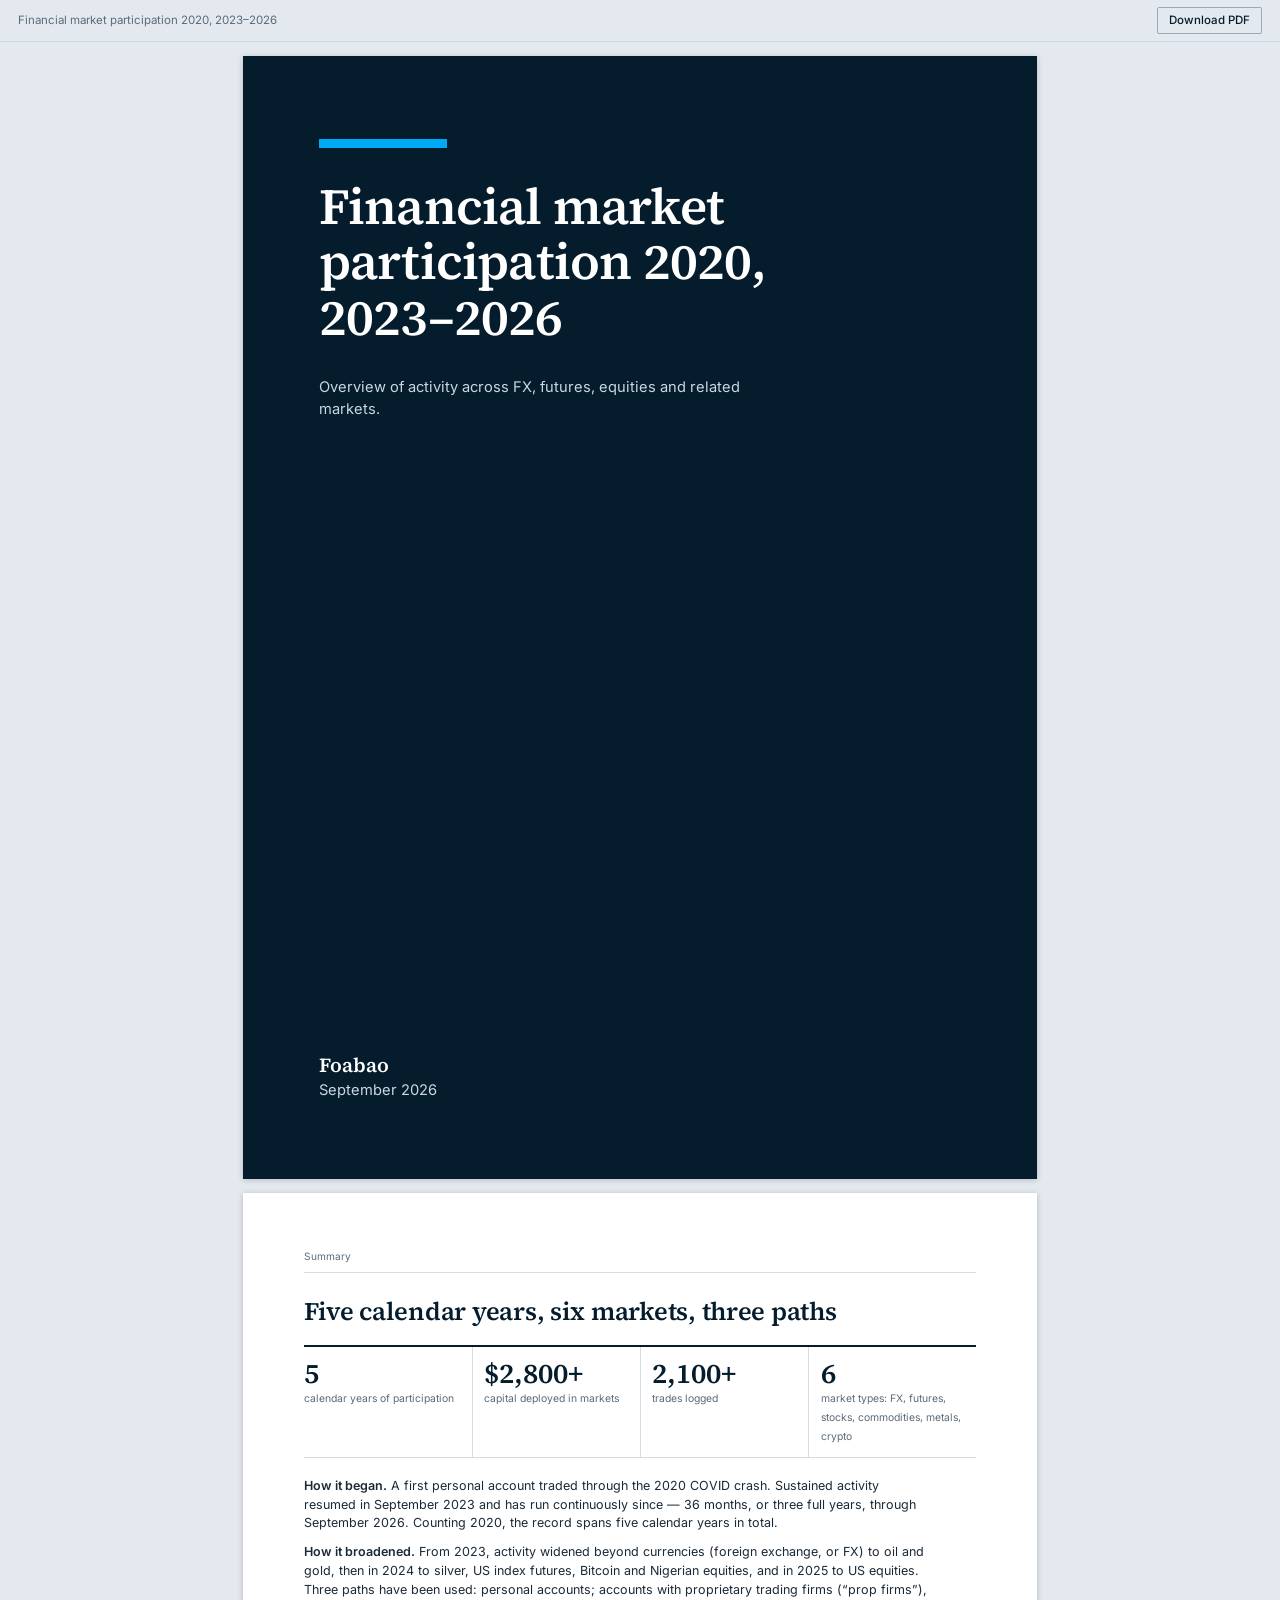
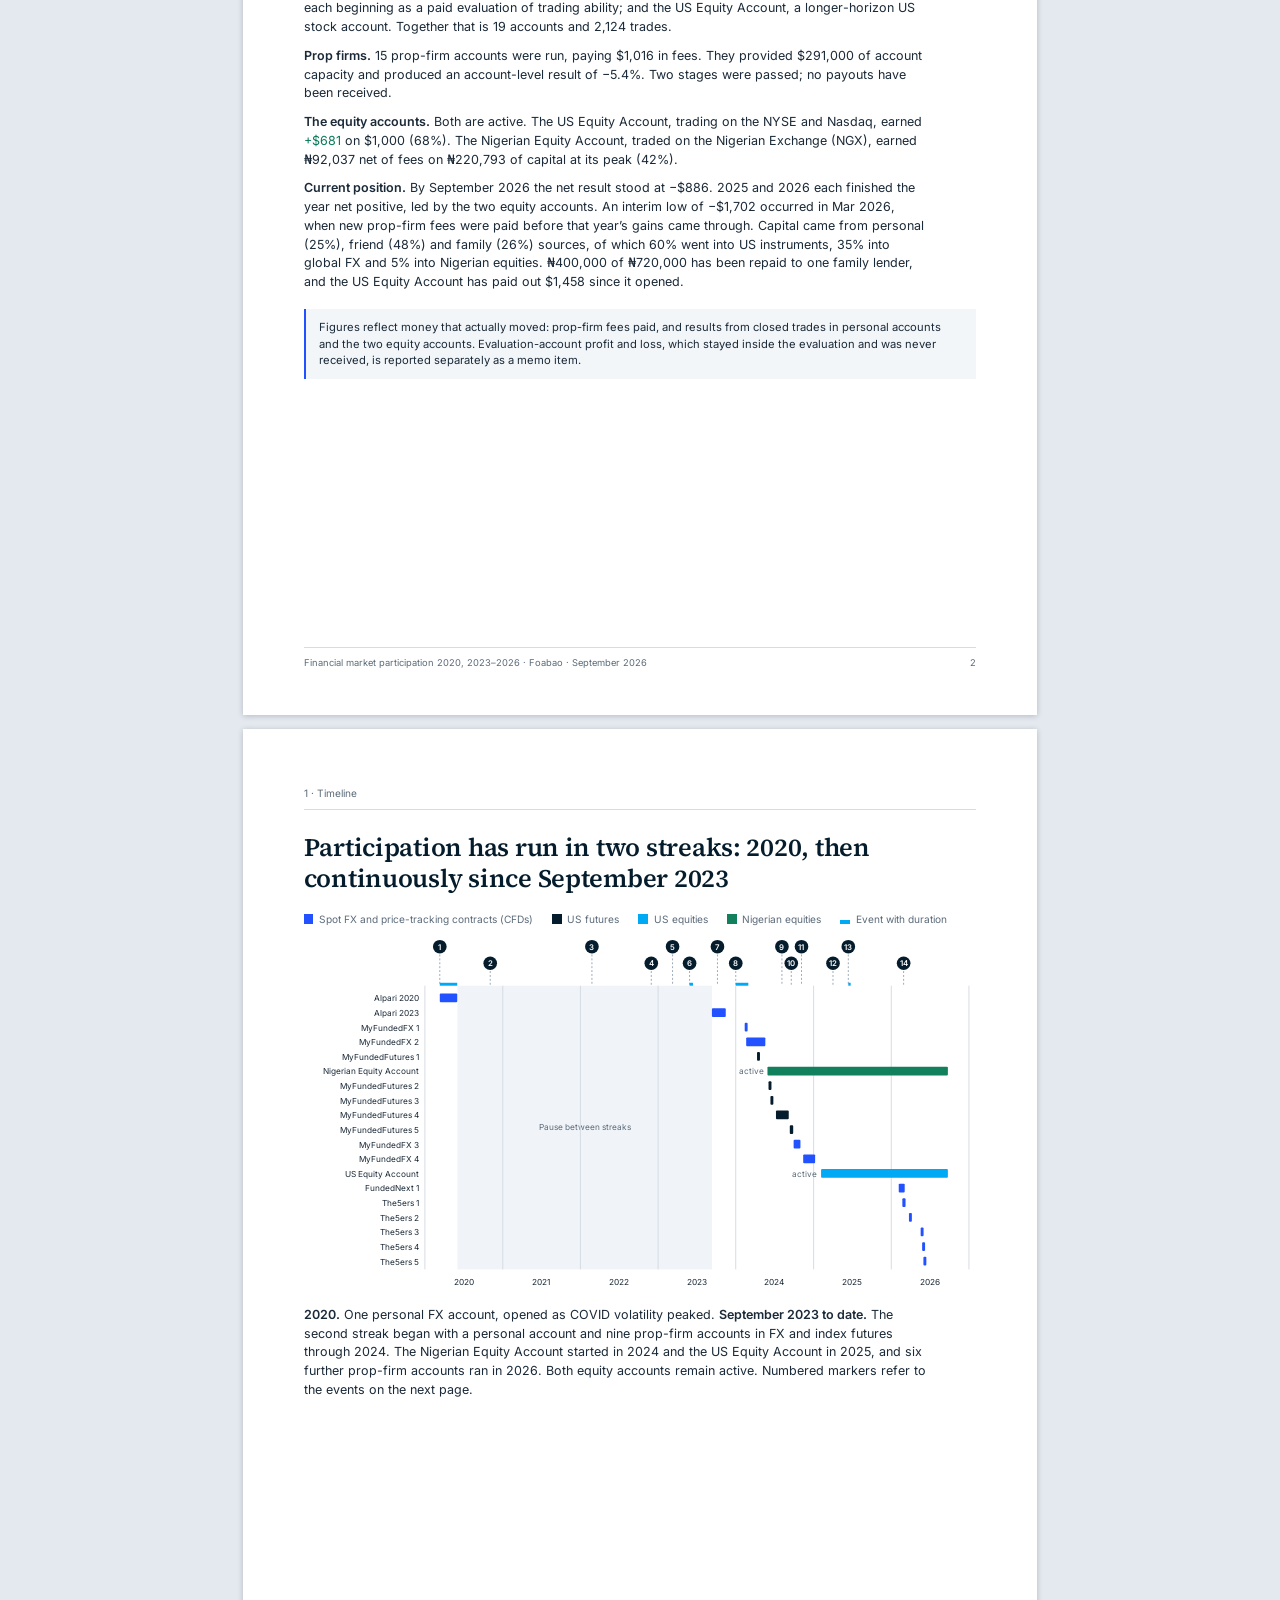
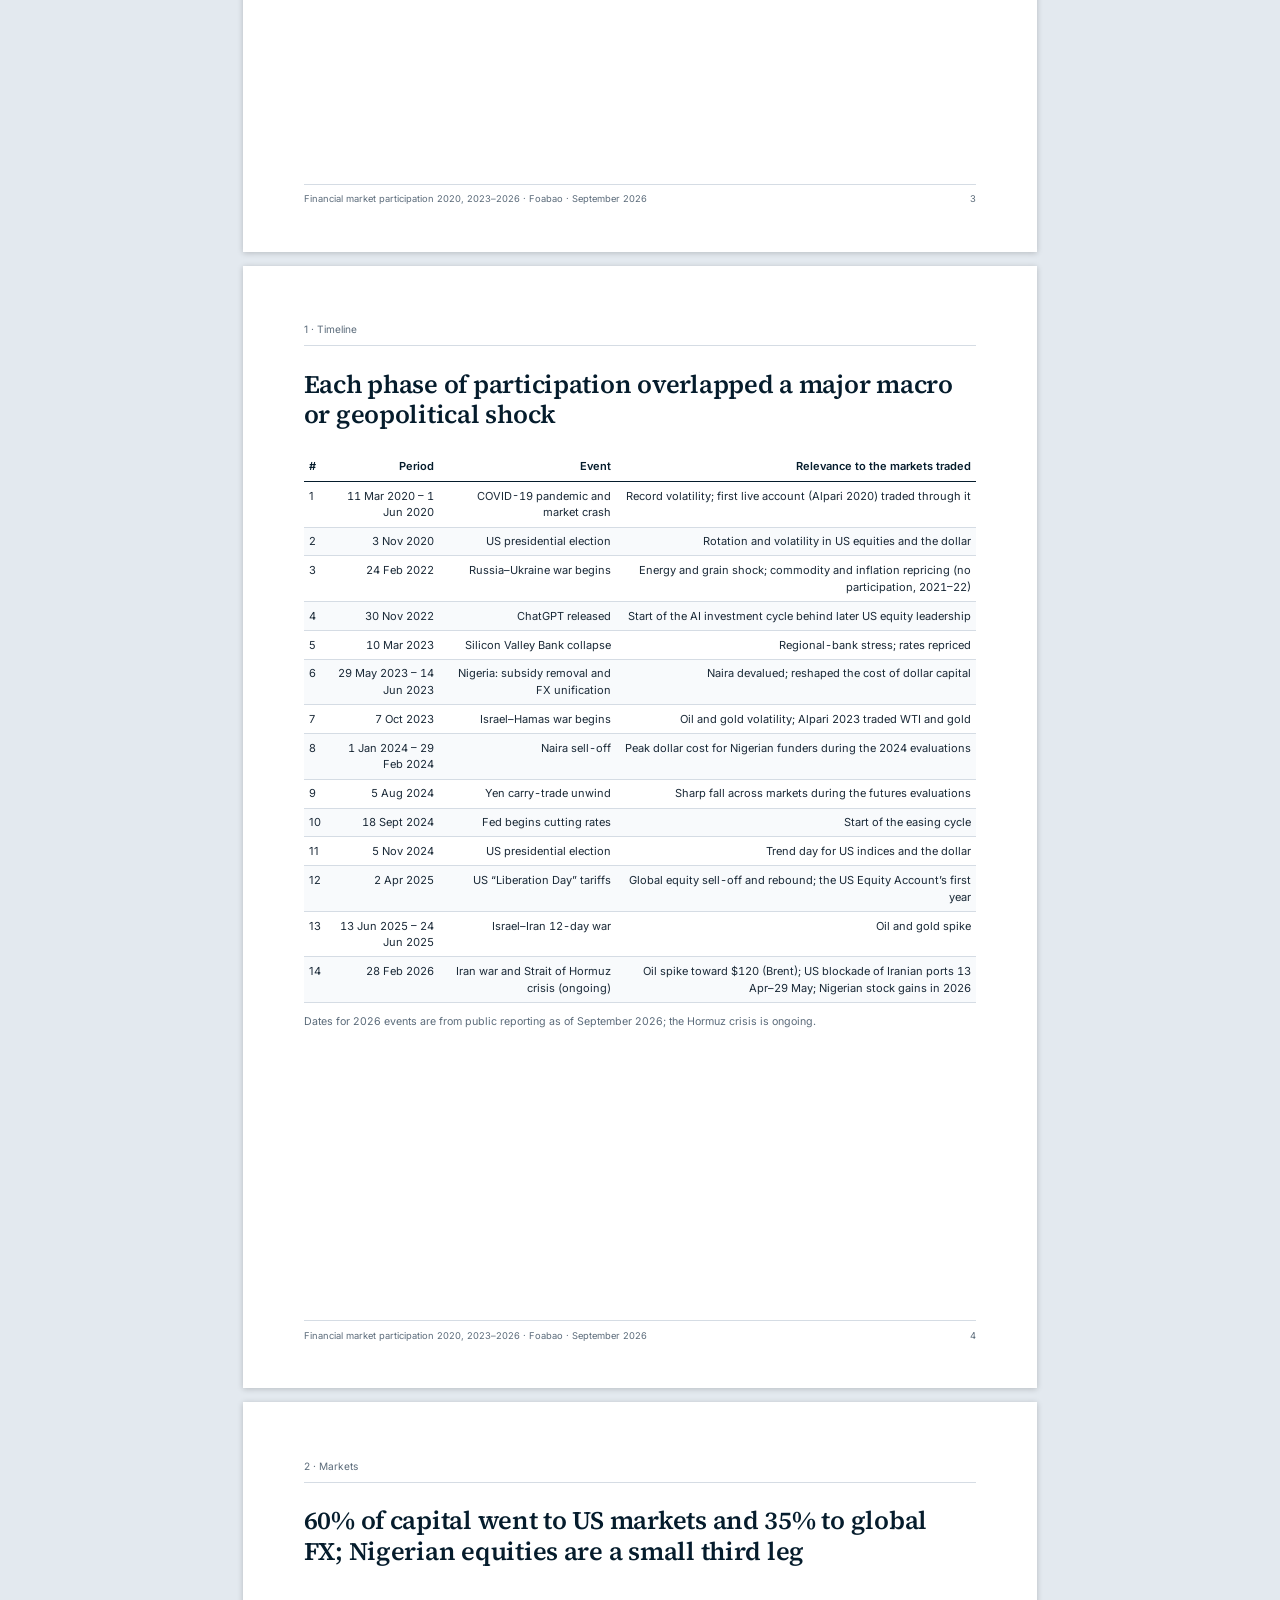
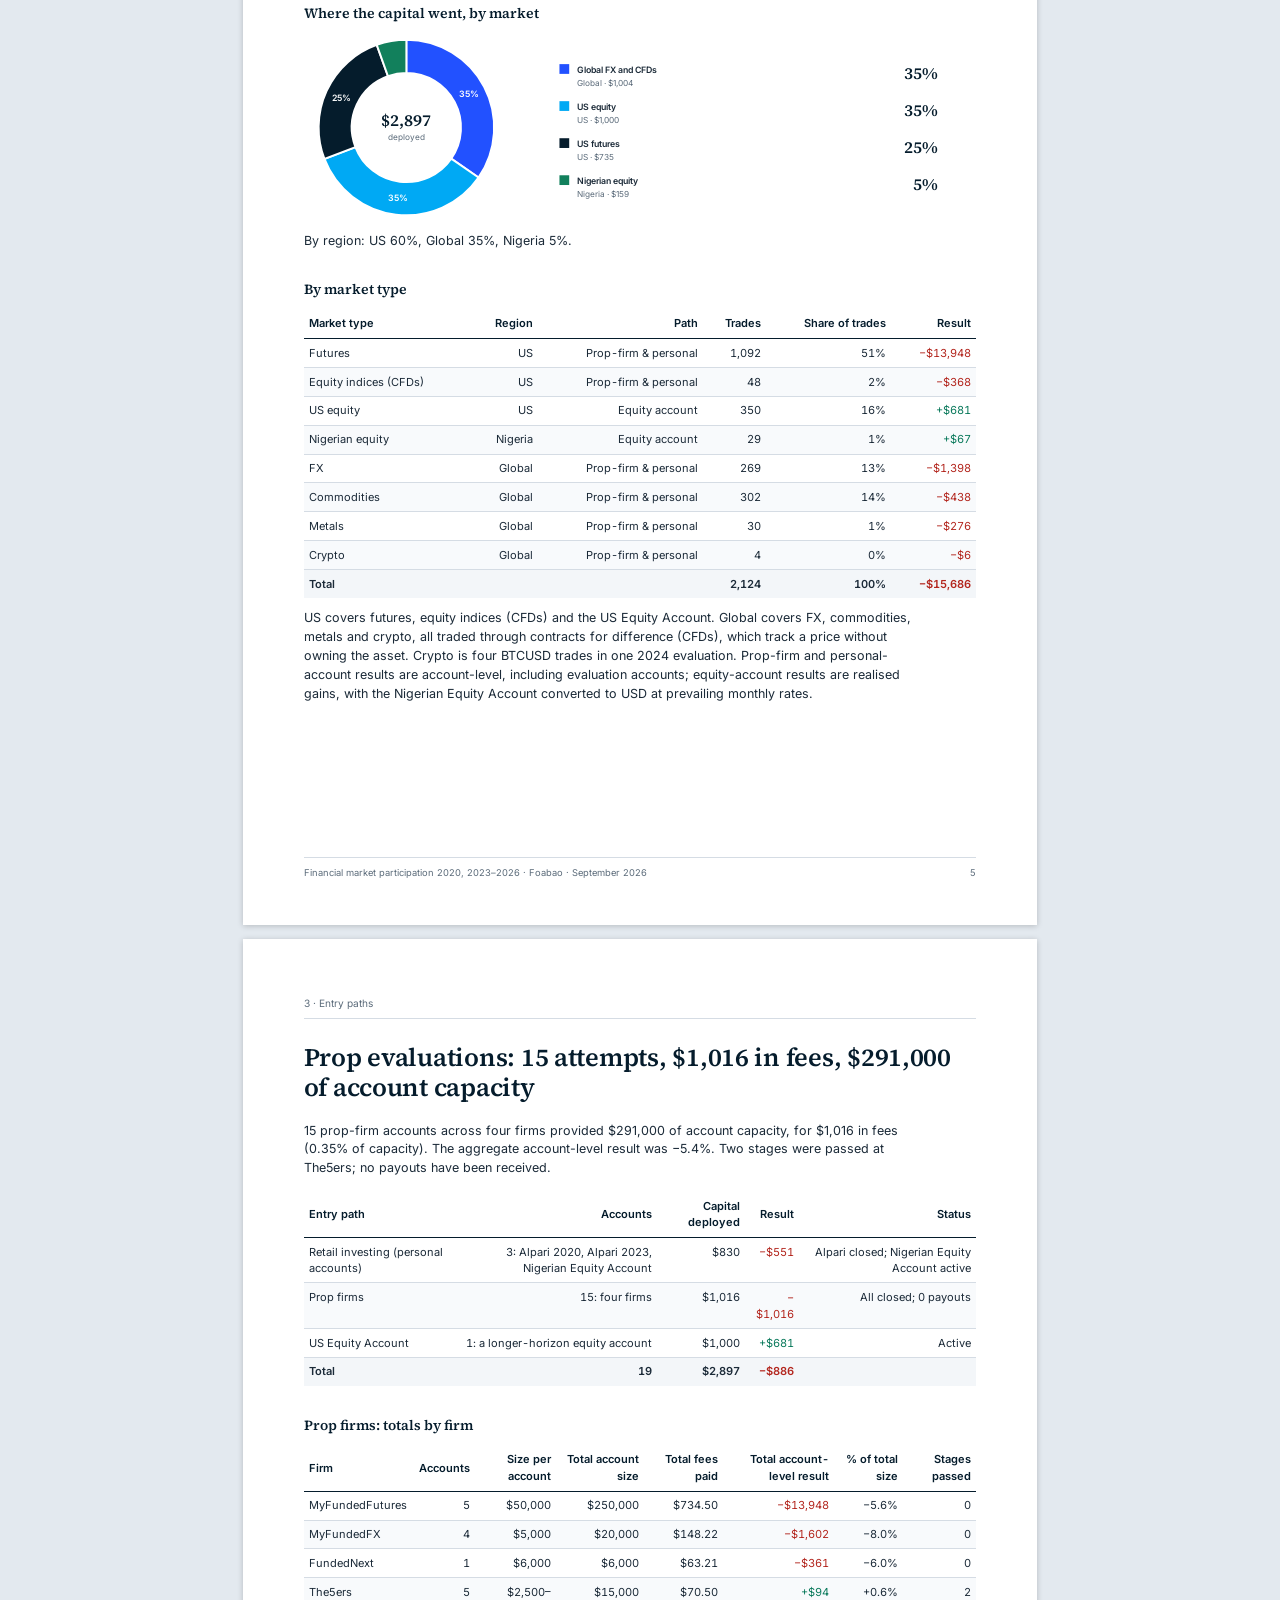
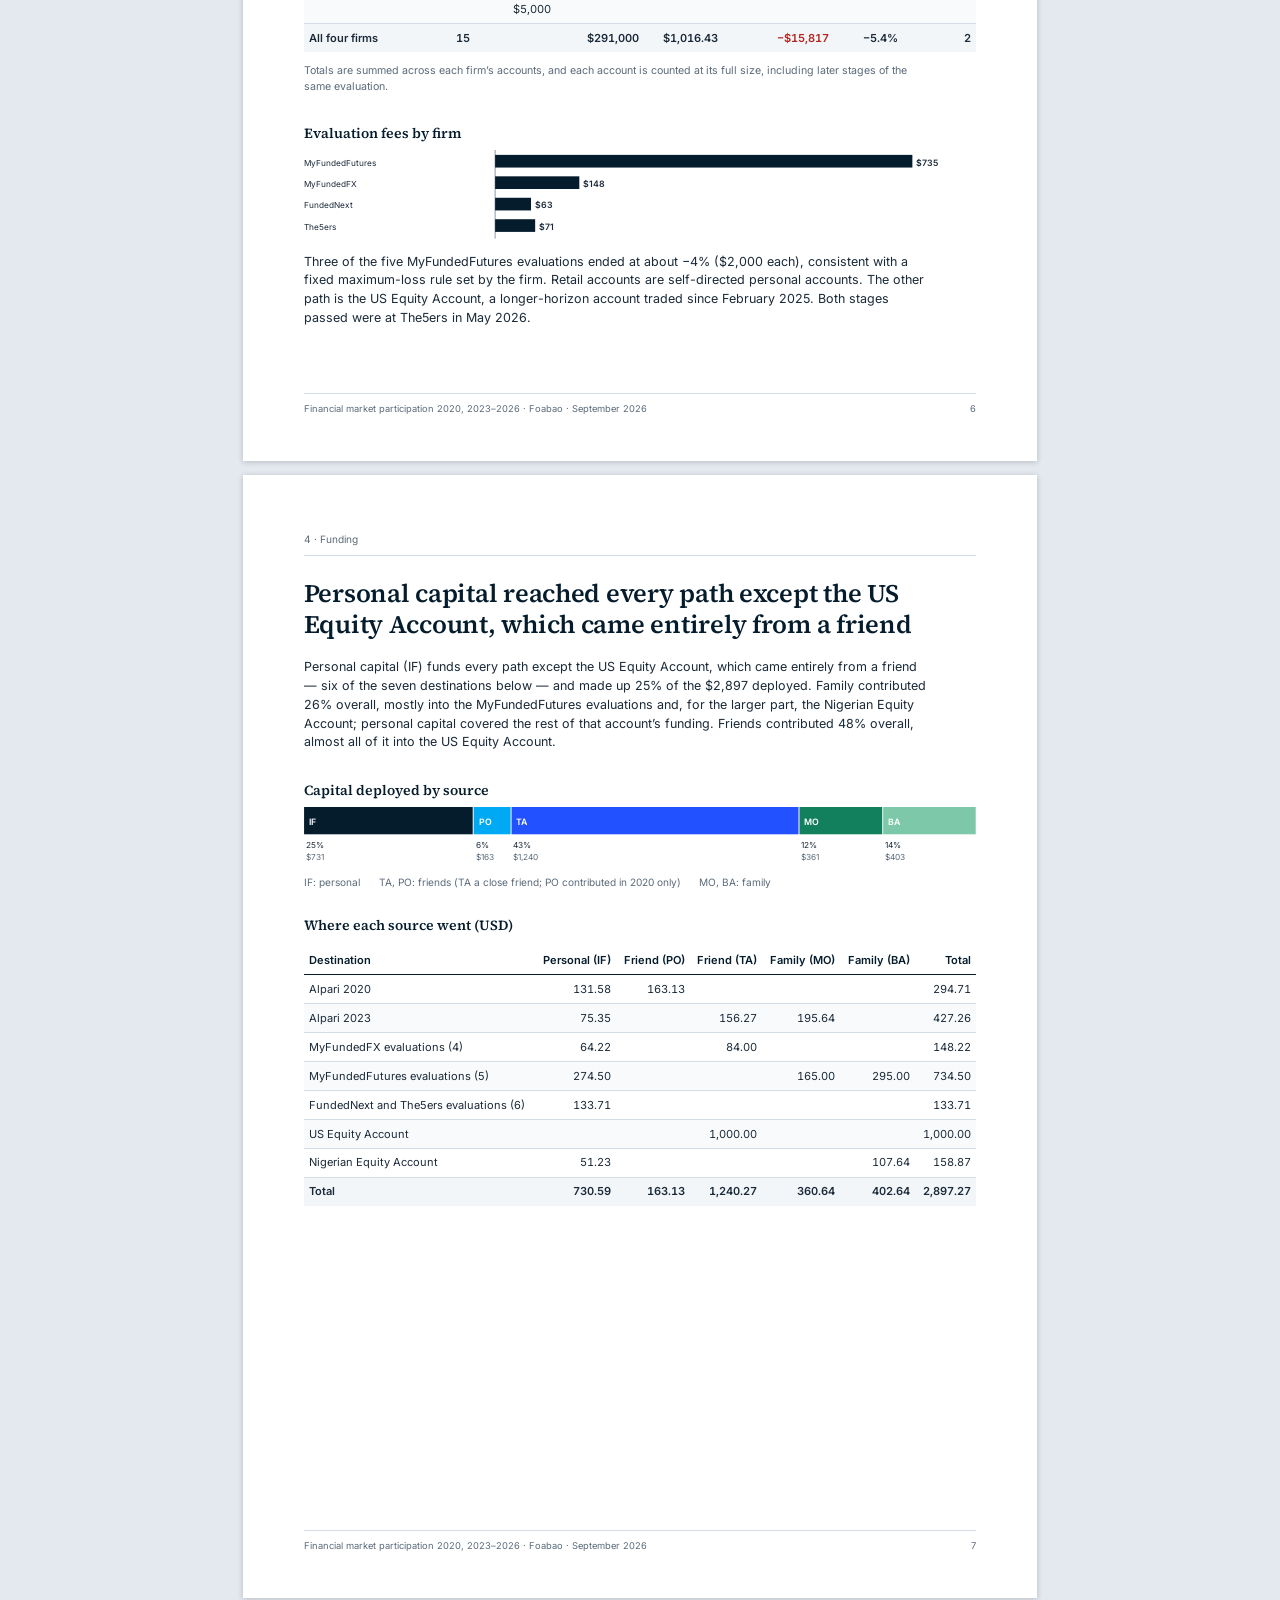
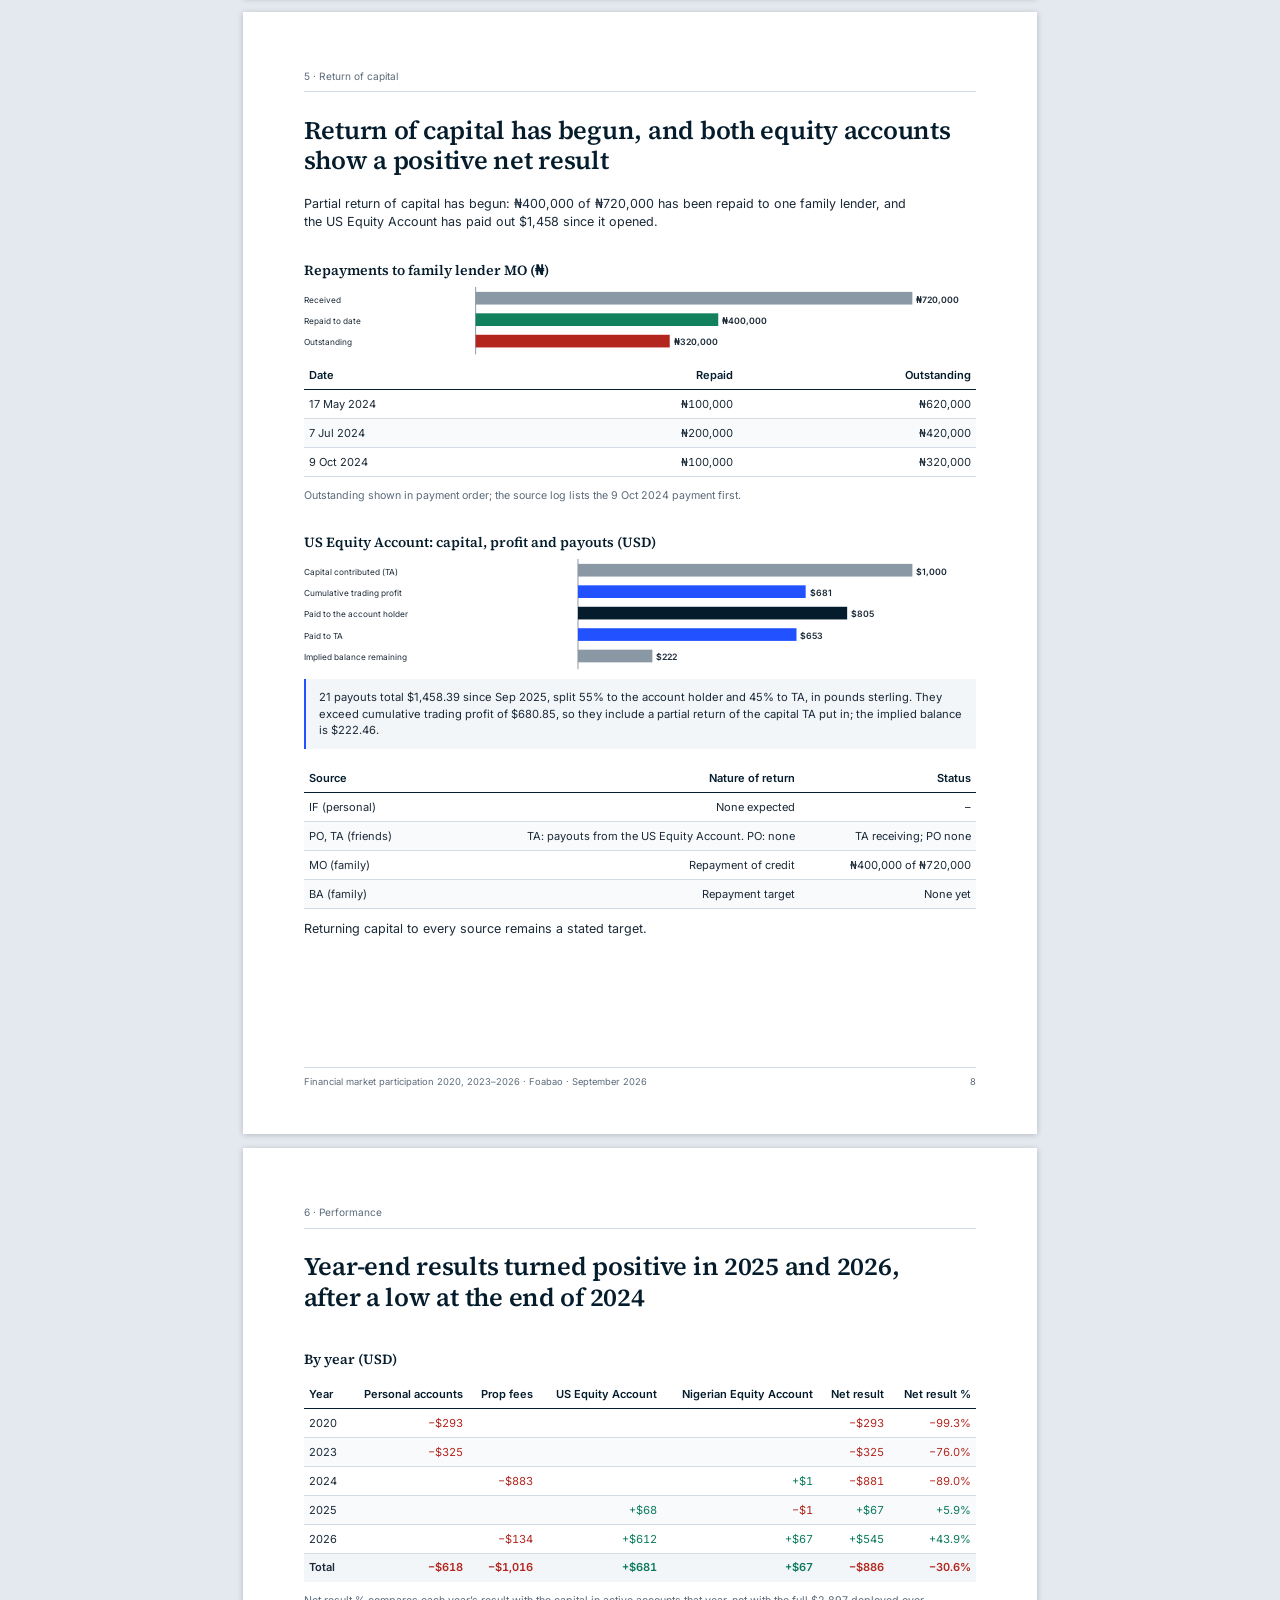
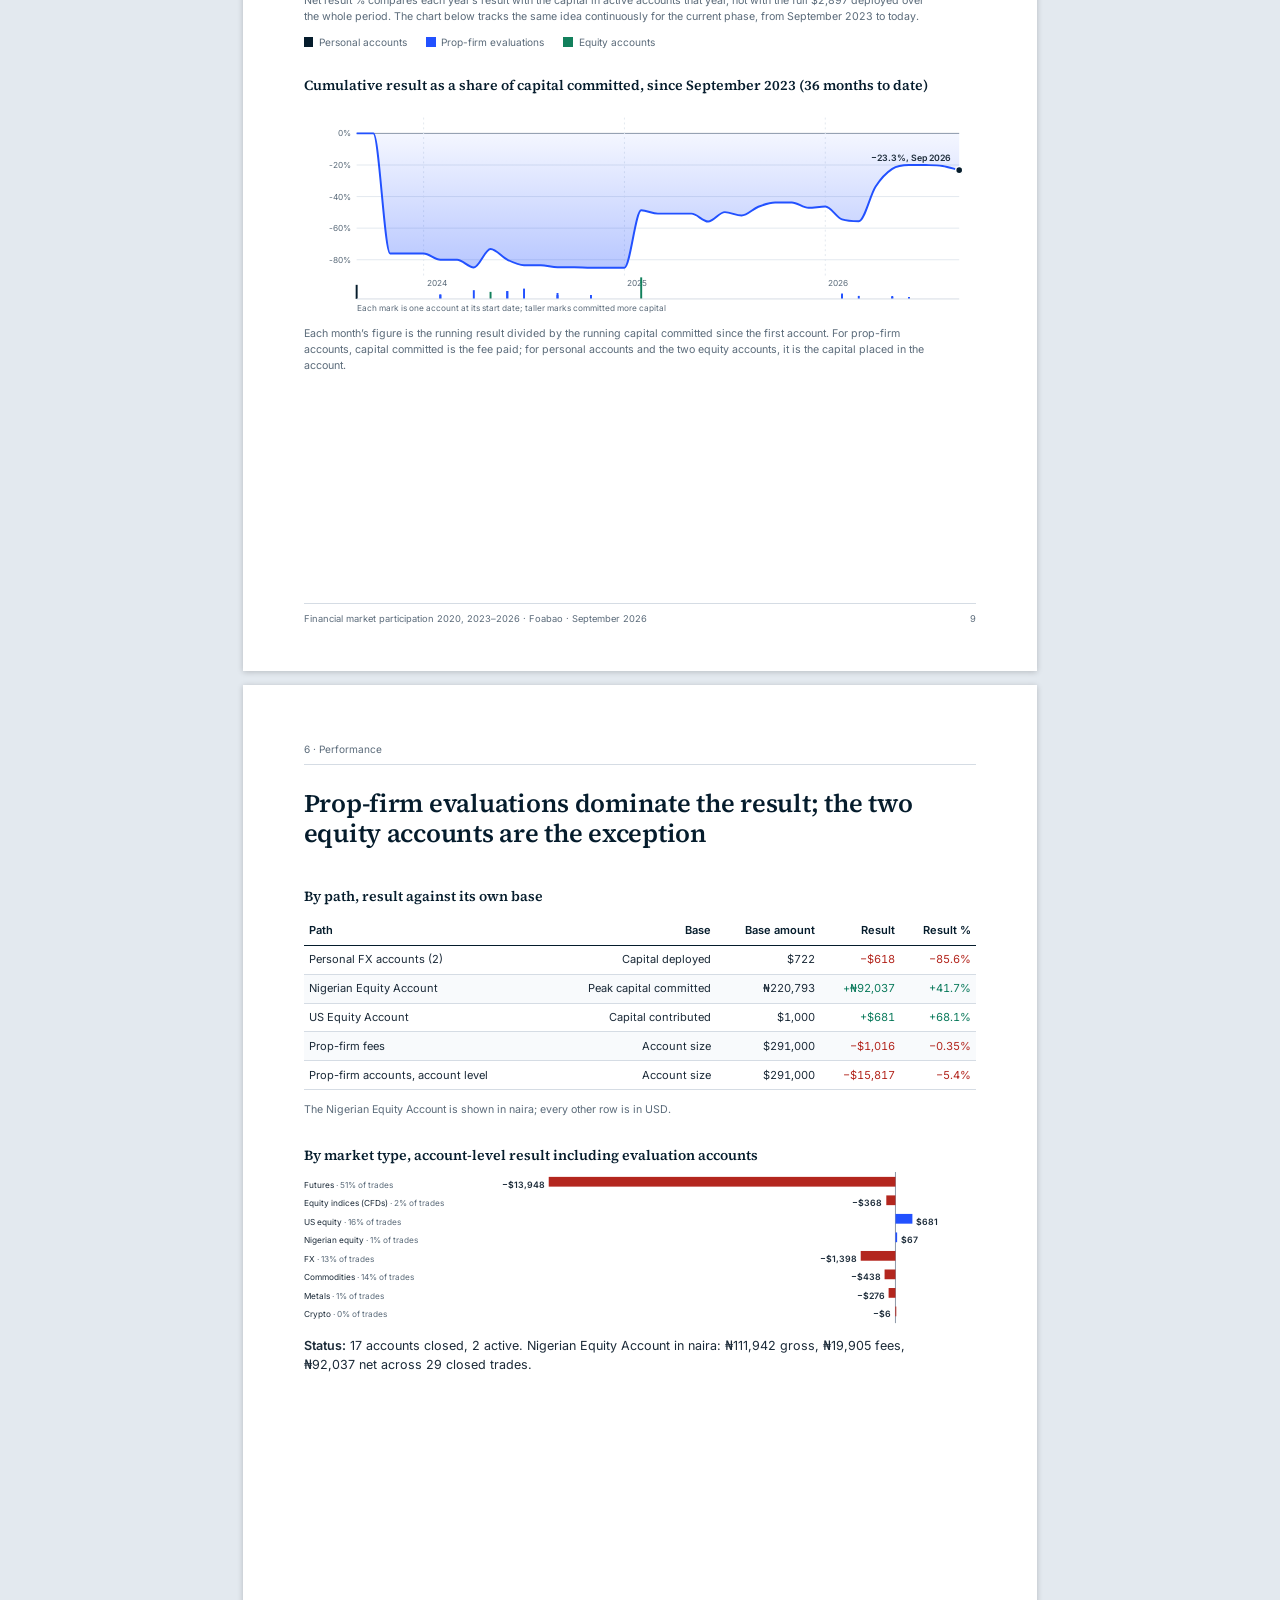
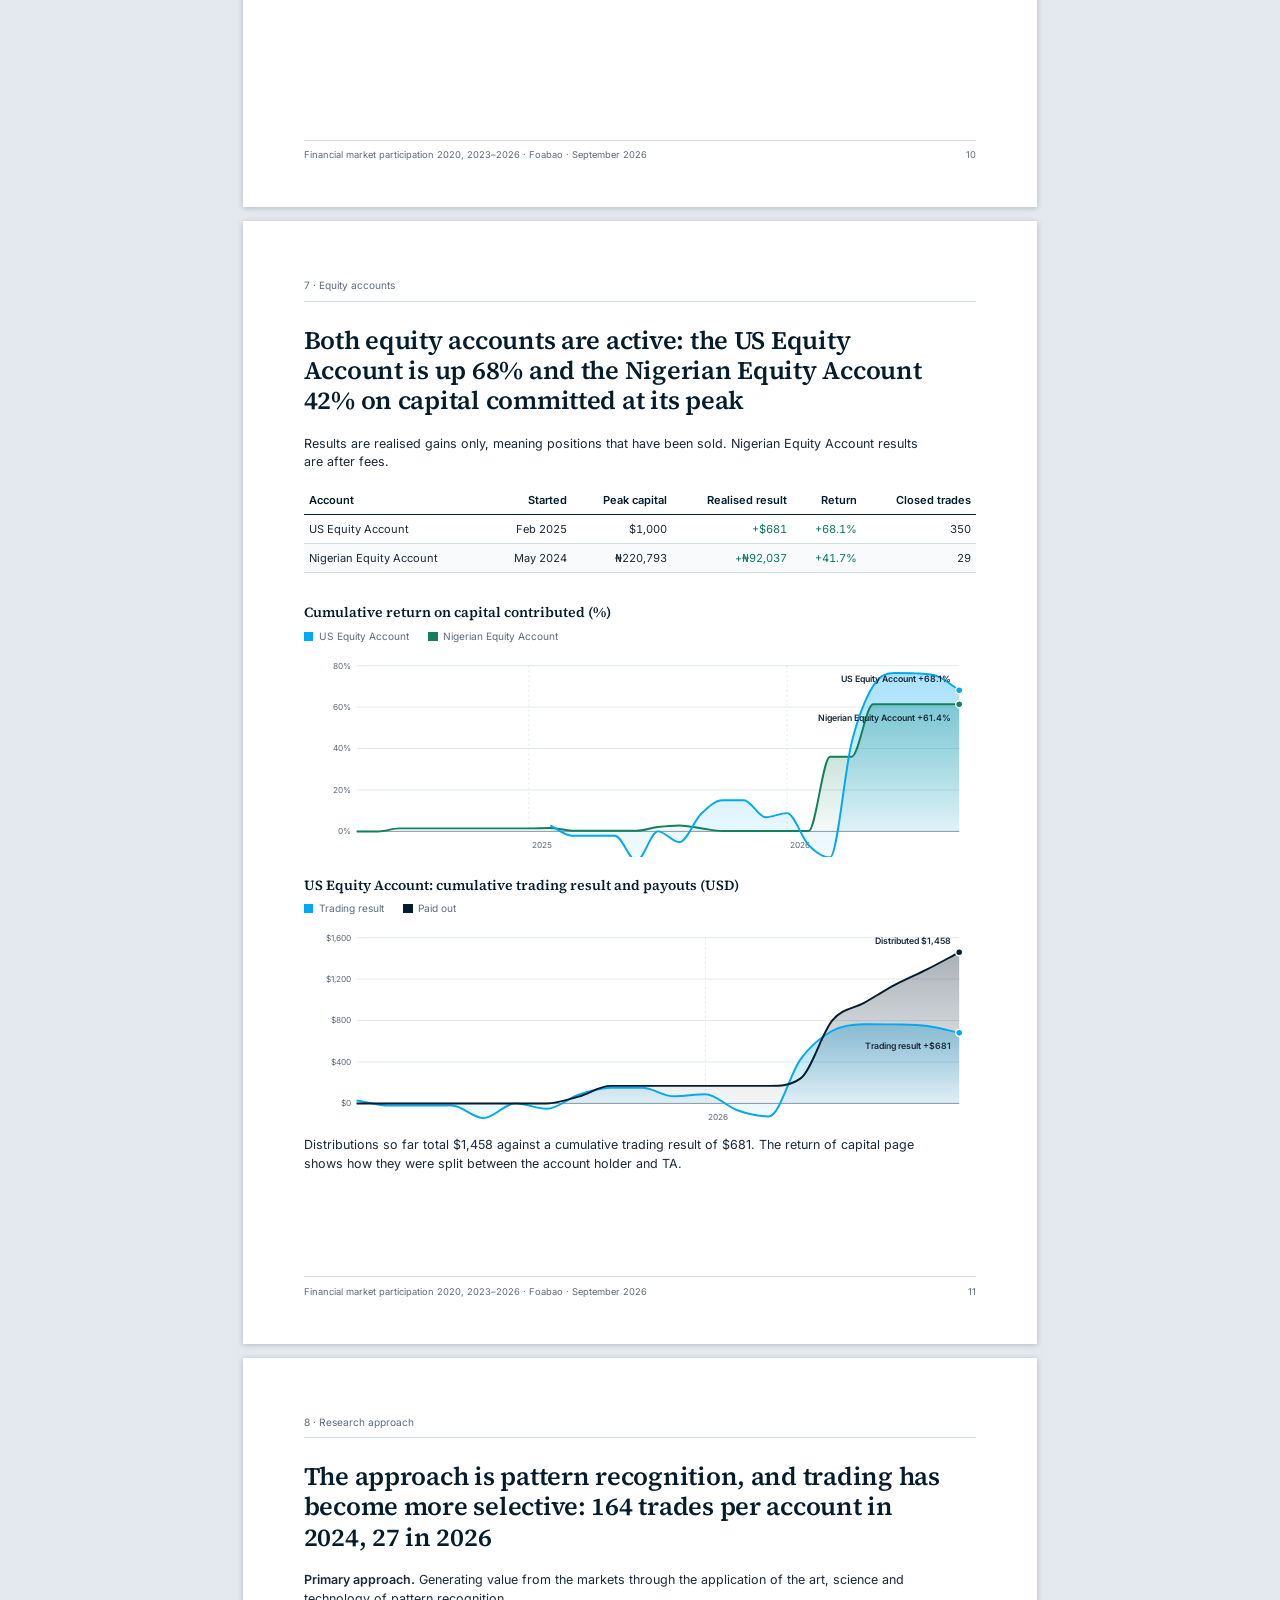
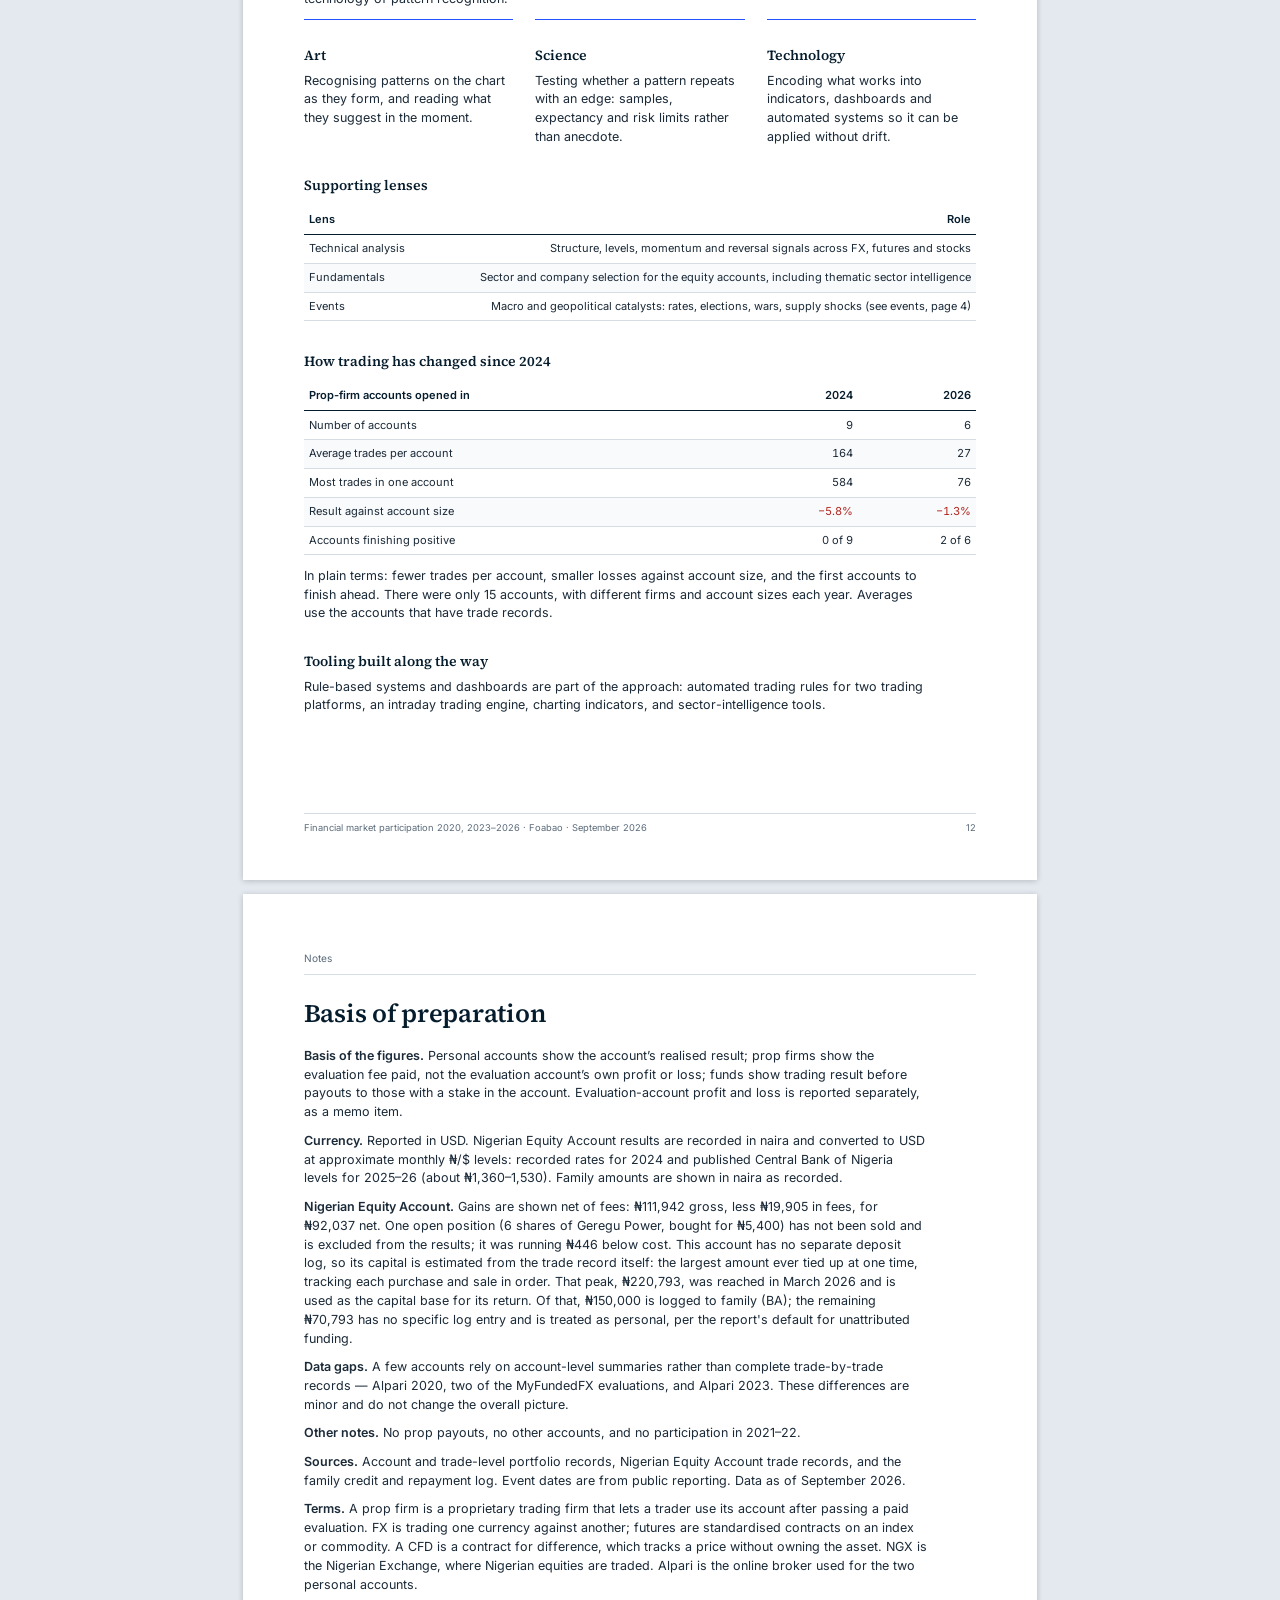
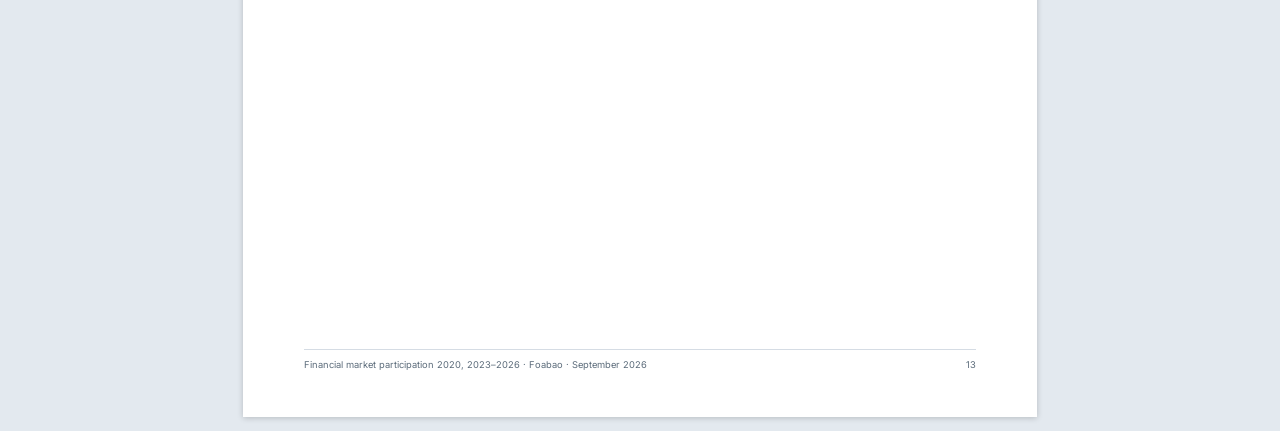
==== commit 9255ba01: "fix: attribute Nigerian Equity Account funding gap to personal capital v1.4.3" ====
--- a/index.html
+++ b/index.html
@@ -7,21 +7,21 @@
 <p><b>How it broadened.</b> From 2023, activity widened beyond currencies (foreign exchange, or FX) to oil and gold, then in 2024 to silver, US index futures, Bitcoin and Nigerian equities, and in 2025 to US equities. Three paths have been used: personal accounts; accounts with proprietary trading firms (“prop firms”), each beginning as a paid evaluation of trading ability; and the US Equity Account, a longer-horizon US stock account. Together that is 19 accounts and 2,124 trades.</p>
 <p><b>Prop firms.</b> 15 prop-firm accounts were run, paying $1,016 in fees. They provided $291,000 of account capacity and produced an account-level result of −5.4%. Two stages were passed; no payouts have been received.</p>
 <p><b>The equity accounts.</b> Both are active. The US Equity Account, trading on the NYSE and Nasdaq, earned <span class="pos">+$681</span> on $1,000 (68%). The Nigerian Equity Account, traded on the Nigerian Exchange (NGX), earned ₦92,037 net of fees on ₦220,793 of capital at its peak (42%).</p>
-<p><b>Current position.</b> By September 2026 the net result stood at −$886. 2025 and 2026 each finished the year net positive, led by the two equity accounts. An interim low of −$1,702 occurred in Mar 2026, when new prop-firm fees were paid before that year’s gains came through. Capital came from personal (24%), friend (49%) and family (27%) sources, of which 61% went into US instruments, 35% into global FX and 4% into Nigerian equities. ₦400,000 of ₦720,000 has been repaid to one family lender, and the US Equity Account has paid out $1,458 since it opened.</p>
+<p><b>Current position.</b> By September 2026 the net result stood at −$886. 2025 and 2026 each finished the year net positive, led by the two equity accounts. An interim low of −$1,702 occurred in Mar 2026, when new prop-firm fees were paid before that year’s gains came through. Capital came from personal (25%), friend (48%) and family (26%) sources, of which 60% went into US instruments, 35% into global FX and 5% into Nigerian equities. ₦400,000 of ₦720,000 has been repaid to one family lender, and the US Equity Account has paid out $1,458 since it opened.</p>
 <div class="note">Figures reflect money that actually moved: prop-firm fees paid, and results from closed trades in personal accounts and the two equity accounts. Evaluation-account profit and loss, which stayed inside the evaluation and was never received, is reported separately as a memo item.</div><div class="ft"><span>Financial market participation 2020, 2023–2026 · <span data-name>Foabao</span> · <span data-date>September 2026</span></span><span>2</span></div></section>
 <section class="page"><div class="hd"><span>1 · Timeline</span></div><h2>Participation has run in two streaks: 2020, then continuously since September 2023</h2><div class="lg"><span><i style="background:#2251FF"></i>Spot FX and price-tracking contracts (CFDs)</span><span><i style="background:#051C2C"></i>US futures</span><span><i style="background:#00A9F4"></i>US equities</span><span><i style="background:#12805C"></i>Nigerian equities</span><span><i style="background:#00A9F4;height:1mm"></i>Event with duration</span></div><svg viewBox="0 0 690 365" role="img"><rect x="157.38834571763786" y="52" width="260.9964802502933" height="291" fill="#F0F3F7"/><text x="287.88658584278454" y="200.5" text-anchor="middle" class="l m">Pause between streaks</text><line x1="124" x2="124" y1="52" y2="343" stroke="#D5DCE4"/><text x="163.71685569026204" y="359" text-anchor="middle" class="l">2020</text><line x1="203.8701603441533" x2="203.8701603441533" y1="52" y2="343" stroke="#D5DCE4"/><text x="243.3687915526007" y="359" text-anchor="middle" class="l">2021</text><line x1="283.522096206492" x2="283.522096206492" y1="52" y2="343" stroke="#D5DCE4"/><text x="323.0207274149394" y="359" text-anchor="middle" class="l">2022</text><line x1="363.1740320688307" x2="363.1740320688307" y1="52" y2="343" stroke="#D5DCE4"/><text x="402.67266327727805" y="359" text-anchor="middle" class="l">2023</text><line x1="442.8259679311693" x2="442.8259679311693" y1="52" y2="343" stroke="#D5DCE4"/><text x="482.54282362143135" y="359" text-anchor="middle" class="l">2024</text><line x1="522.6961282753226" x2="522.6961282753226" y1="52" y2="343" stroke="#D5DCE4"/><text x="562.19475948377" y="359" text-anchor="middle" class="l">2025</text><line x1="602.3480641376614" x2="602.3480641376614" y1="52" y2="343" stroke="#D5DCE4"/><text x="641.8466953461087" y="359" text-anchor="middle" class="l">2026</text><line x1="682" x2="682" y1="52" y2="343" stroke="#D5DCE4"/><line x1="139.27571372702386" x2="139.27571372702386" y1="12" y2="52" stroke="#9AA9B8" stroke-dasharray="2 2"/><rect x="139.27571372702386" y="49" width="17.89440750879936" height="3" fill="#00A9F4"/><circle cx="139.27571372702386" cy="12" r="7" fill="#051C2C"/><text x="139.27571372702386" y="15" text-anchor="middle" class="v w" style="font-size:8px">1</text><line x1="190.99491591709034" x2="190.99491591709034" y1="29" y2="52" stroke="#9AA9B8" stroke-dasharray="2 2"/><circle cx="190.99491591709034" cy="29" r="7" fill="#051C2C"/><text x="190.99491591709034" y="32" text-anchor="middle" class="v w" style="font-size:8px">2</text><line x1="295.3062182244818" x2="295.3062182244818" y1="12" y2="52" stroke="#9AA9B8" stroke-dasharray="2 2"/><circle cx="295.3062182244818" cy="12" r="7" fill="#051C2C"/><text x="295.3062182244818" y="15" text-anchor="middle" class="v w" style="font-size:8px">3</text><line x1="356.19084865076263" x2="356.19084865076263" y1="29" y2="52" stroke="#9AA9B8" stroke-dasharray="2 2"/><circle cx="356.19084865076263" cy="29" r="7" fill="#051C2C"/><text x="356.19084865076263" y="32" text-anchor="middle" class="v w" style="font-size:8px">4</text><line x1="378.01329683222525" x2="378.01329683222525" y1="12" y2="52" stroke="#9AA9B8" stroke-dasharray="2 2"/><circle cx="378.01329683222525" cy="12" r="7" fill="#051C2C"/><text x="378.01329683222525" y="15" text-anchor="middle" class="v w" style="font-size:8px">5</text><line x1="395.4712553773954" x2="395.4712553773954" y1="29" y2="52" stroke="#9AA9B8" stroke-dasharray="2 2"/><rect x="395.4712553773954" y="49" width="3.491591709034026" height="3" fill="#00A9F4"/><circle cx="395.4712553773954" cy="29" r="7" fill="#051C2C"/><text x="395.4712553773954" y="32" text-anchor="middle" class="v w" style="font-size:8px">6</text><line x1="424.05866249511143" x2="424.05866249511143" y1="12" y2="52" stroke="#9AA9B8" stroke-dasharray="2 2"/><circle cx="424.05866249511143" cy="12" r="7" fill="#051C2C"/><text x="424.05866249511143" y="15" text-anchor="middle" class="v w" style="font-size:8px">7</text><line x1="442.8259679311693" x2="442.8259679311693" y1="29" y2="52" stroke="#9AA9B8" stroke-dasharray="2 2"/><rect x="442.8259679311693" y="49" width="12.875244427062967" height="3" fill="#00A9F4"/><circle cx="442.8259679311693" cy="29" r="7" fill="#051C2C"/><text x="442.8259679311693" y="32" text-anchor="middle" class="v w" style="font-size:8px">8</text><line x1="490.18068048494325" x2="490.18068048494325" y1="12" y2="52" stroke="#9AA9B8" stroke-dasharray="2 2"/><circle cx="490.18068048494325" cy="12" r="7" fill="#051C2C"/><text x="490.18068048494325" y="15" text-anchor="middle" class="v w" style="font-size:8px">9</text><line x1="499.7825576847868" x2="499.7825576847868" y1="29" y2="52" stroke="#9AA9B8" stroke-dasharray="2 2"/><circle cx="499.7825576847868" cy="29" r="7" fill="#051C2C"/><text x="499.7825576847868" y="32" text-anchor="middle" class="v w" style="font-size:8px">10</text><line x1="510.2573328118889" x2="510.2573328118889" y1="12" y2="52" stroke="#9AA9B8" stroke-dasharray="2 2"/><circle cx="510.2573328118889" cy="12" r="7" fill="#051C2C"/><text x="510.2573328118889" y="15" text-anchor="middle" class="v w" style="font-size:8px">11</text><line x1="542.5545561204538" x2="542.5545561204538" y1="29" y2="52" stroke="#9AA9B8" stroke-dasharray="2 2"/><circle cx="542.5545561204538" cy="29" r="7" fill="#051C2C"/><text x="542.5545561204538" y="32" text-anchor="middle" class="v w" style="font-size:8px">12</text><line x1="558.2667188111068" x2="558.2667188111068" y1="12" y2="52" stroke="#9AA9B8" stroke-dasharray="2 2"/><rect x="558.2667188111068" y="49" width="2.4004692999608324" height="3" fill="#00A9F4"/><circle cx="558.2667188111068" cy="12" r="7" fill="#051C2C"/><text x="558.2667188111068" y="15" text-anchor="middle" class="v w" style="font-size:8px">13</text><line x1="615.0050840829097" x2="615.0050840829097" y1="29" y2="52" stroke="#9AA9B8" stroke-dasharray="2 2"/><circle cx="615.0050840829097" cy="29" r="7" fill="#051C2C"/><text x="615.0050840829097" y="32" text-anchor="middle" class="v w" style="font-size:8px">14</text><text x="118" y="68" text-anchor="end" class="l">Alpari 2020</text><rect x="139.27571372702386" y="60" width="17.89440750879936" height="9" rx="1" fill="#2251FF"/><text x="118" y="83" text-anchor="end" class="l">Alpari 2023</text><rect x="418.3848259679312" y="75" width="14.18459131795072" height="9" rx="1" fill="#2251FF"/><text x="118" y="98" text-anchor="end" class="l">MyFundedFX 1</text><rect x="451.99139616738364" y="90" width="3" height="9" rx="1" fill="#2251FF"/><text x="118" y="113" text-anchor="end" class="l">MyFundedFX 2</text><rect x="453.51896754008607" y="105" width="19.640203363316402" height="9" rx="1" fill="#2251FF"/><text x="118" y="128" text-anchor="end" class="l">MyFundedFutures 1</text><rect x="464.648416112632" y="120" width="3" height="9" rx="1" fill="#051C2C"/><text x="118" y="143" text-anchor="end" class="l">Nigerian Equity Account</text><rect x="475.3414157215487" y="135" width="185.05436057880326" height="9" rx="1" fill="#12805C"/><text x="471.3414157215487" y="143" text-anchor="end" class="l m">active</text><text x="118" y="158" text-anchor="end" class="l">MyFundedFutures 2</text><rect x="476.4325381306218" y="150" width="3" height="9" rx="1" fill="#051C2C"/><text x="118" y="173" text-anchor="end" class="l">MyFundedFutures 3</text><rect x="478.3965584669534" y="165" width="3" height="9" rx="1" fill="#051C2C"/><text x="118" y="188" text-anchor="end" class="l">MyFundedFutures 4</text><rect x="484.0703949941338" y="180" width="13.093468908877583" height="9" rx="1" fill="#051C2C"/><text x="118" y="203" text-anchor="end" class="l">MyFundedFutures 5</text><rect x="498.2549863120845" y="195" width="3.491591709033969" height="9" rx="1" fill="#051C2C"/><text x="118" y="218" text-anchor="end" class="l">MyFundedFX 3</text><rect x="502.18302698474776" y="210" width="6.983183418068052" height="9" rx="1" fill="#2251FF"/><text x="118" y="233" text-anchor="end" class="l">MyFundedFX 4</text><rect x="512.0031286664059" y="225" width="12.220570981619176" height="9" rx="1" fill="#2251FF"/><text x="118" y="248" text-anchor="end" class="l">US Equity Account</text><rect x="530.3339851388346" y="240" width="130.06179116151736" height="9" rx="1" fill="#00A9F4"/><text x="526.3339851388346" y="248" text-anchor="end" class="l m">active</text><text x="118" y="263" text-anchor="end" class="l">FundedNext 1</text><rect x="609.9859210011732" y="255" width="6.110285490809474" height="9" rx="1" fill="#2251FF"/><text x="118" y="278" text-anchor="end" class="l">The5ers 1</text><rect x="613.6957371920219" y="270" width="3.2733672272195236" height="9" rx="1" fill="#2251FF"/><text x="118" y="293" text-anchor="end" class="l">The5ers 2</text><rect x="620.4606961282753" y="285" width="3" height="9" rx="1" fill="#2251FF"/><text x="118" y="308" text-anchor="end" class="l">The5ers 3</text><rect x="632.4630426280798" y="300" width="3" height="9" rx="1" fill="#2251FF"/><text x="118" y="323" text-anchor="end" class="l">The5ers 4</text><rect x="633.9906140007822" y="315" width="3" height="9" rx="1" fill="#2251FF"/><text x="118" y="338" text-anchor="end" class="l">The5ers 5</text><rect x="635.2999608916699" y="330" width="3" height="9" rx="1" fill="#2251FF"/></svg>
 <p style="margin-top:4mm"><b>2020.</b> One personal FX account, opened as COVID volatility peaked. <b>September 2023 to date.</b> The second streak began with a personal account and nine prop-firm accounts in FX and index futures through 2024. The Nigerian Equity Account started in 2024 and the US Equity Account in 2025, and six further prop-firm accounts ran in 2026. Both equity accounts remain active. Numbered markers refer to the events on the next page.</p><div class="ft"><span>Financial market participation 2020, 2023–2026 · <span data-name>Foabao</span> · <span data-date>September 2026</span></span><span>3</span></div></section>
 <section class="page"><div class="hd"><span>1 · Timeline</span></div><h2>Each phase of participation overlapped a major macro or geopolitical shock</h2><table class="ev"><thead><tr><th>#</th><th class="r">Period</th><th class="r">Event</th><th class="r">Relevance to the markets traded</th></tr></thead><tbody><tr><td>1</td><td class="r">11 Mar 2020 – 1 Jun 2020</td><td class="r">COVID-19 pandemic and market crash</td><td class="r">Record volatility; first live account (Alpari 2020) traded through it</td></tr><tr><td>2</td><td class="r">3 Nov 2020</td><td class="r">US presidential election</td><td class="r">Rotation and volatility in US equities and the dollar</td></tr><tr><td>3</td><td class="r">24 Feb 2022</td><td class="r">Russia–Ukraine war begins</td><td class="r">Energy and grain shock; commodity and inflation repricing (no participation, 2021–22)</td></tr><tr><td>4</td><td class="r">30 Nov 2022</td><td class="r">ChatGPT released</td><td class="r">Start of the AI investment cycle behind later US equity leadership</td></tr><tr><td>5</td><td class="r">10 Mar 2023</td><td class="r">Silicon Valley Bank collapse</td><td class="r">Regional-bank stress; rates repriced</td></tr><tr><td>6</td><td class="r">29 May 2023 – 14 Jun 2023</td><td class="r">Nigeria: subsidy removal and FX unification</td><td class="r">Naira devalued; reshaped the cost of dollar capital</td></tr><tr><td>7</td><td class="r">7 Oct 2023</td><td class="r">Israel–Hamas war begins</td><td class="r">Oil and gold volatility; Alpari 2023 traded WTI and gold</td></tr><tr><td>8</td><td class="r">1 Jan 2024 – 29 Feb 2024</td><td class="r">Naira sell-off</td><td class="r">Peak dollar cost for Nigerian funders during the 2024 evaluations</td></tr><tr><td>9</td><td class="r">5 Aug 2024</td><td class="r">Yen carry-trade unwind</td><td class="r">Sharp fall across markets during the futures evaluations</td></tr><tr><td>10</td><td class="r">18 Sept 2024</td><td class="r">Fed begins cutting rates</td><td class="r">Start of the easing cycle</td></tr><tr><td>11</td><td class="r">5 Nov 2024</td><td class="r">US presidential election</td><td class="r">Trend day for US indices and the dollar</td></tr><tr><td>12</td><td class="r">2 Apr 2025</td><td class="r">US “Liberation Day” tariffs</td><td class="r">Global equity sell-off and rebound; the US Equity Account’s first year</td></tr><tr><td>13</td><td class="r">13 Jun 2025 – 24 Jun 2025</td><td class="r">Israel–Iran 12-day war</td><td class="r">Oil and gold spike</td></tr><tr><td>14</td><td class="r">28 Feb 2026</td><td class="r">Iran war and Strait of Hormuz crisis (ongoing)</td><td class="r">Oil spike toward $120 (Brent); US blockade of Iranian ports 13 Apr–29 May; Nigerian stock gains in 2026</td></tr></tbody></table><p style="font-size:8pt;color:#5B6B7A">Dates for 2026 events are from public reporting as of September 2026; the Hormuz crisis is ongoing.</p><div class="ft"><span>Financial market participation 2020, 2023–2026 · <span data-name>Foabao</span> · <span data-date>September 2026</span></span><span>4</span></div></section>
-<section class="page"><div class="hd"><span>2 · Markets</span></div><h2>61% of capital went to US markets and 35% to global FX; Nigerian equities are a small third leg</h2><h3>Where the capital went, by market</h3><svg viewBox="0 0 690 200" role="img"><path d="M105,10A90,90 0 0 1 176.89150266966016,154.14436114590558L149.73249055001077,133.6898247130079A56,56 0 0 0 105,44Z" fill="#2251FF" stroke="#fff" stroke-width="2"/><text x="170.32590521320904" y="70.41893021899328" text-anchor="middle" class="v w">35%</text><rect x="262" y="35" width="10" height="10" fill="#2251FF"/><text x="280" y="44" class="v">Global FX and CFDs</text><text x="280" y="57" class="l m">Global · $1,004</text><text x="650" y="50" text-anchor="end" style="font:600 17px 'Source Serif 4',Georgia,serif;fill:#051C2C">35%</text><path d="M176.89150266966016,154.14436114590558A90,90 0 0 1 18.716755689312507,125.59690901695383L51.31264798446111,115.92696561054905A56,56 0 0 0 149.73249055001077,133.6898247130079Z" fill="#00A9F4" stroke="#fff" stroke-width="2"/><text x="92.03439935115533" y="174.83935690006336" text-anchor="middle" class="v w">35%</text><rect x="262" y="73" width="10" height="10" fill="#00A9F4"/><text x="280" y="82" class="v">US equity</text><text x="280" y="95" class="l m">US · $1,000</text><text x="650" y="88" text-anchor="end" style="font:600 17px 'Source Serif 4',Georgia,serif;fill:#051C2C">35%</text><path d="M18.716755689312507,125.59690901695383A90,90 0 0 1 83.81346955304898,12.529256733348745L91.81726994411936,45.57375974519477A56,56 0 0 0 51.31264798446111,115.92696561054905Z" fill="#051C2C" stroke="#fff" stroke-width="2"/><text x="41.73587268281636" y="66.57679043803006" text-anchor="middle" class="v w">26%</text><rect x="262" y="111" width="10" height="10" fill="#051C2C"/><text x="280" y="120" class="v">US futures</text><text x="280" y="133" class="l m">US · $735</text><text x="650" y="126" text-anchor="end" style="font:600 17px 'Source Serif 4',Georgia,serif;fill:#051C2C">26%</text><path d="M83.81346955304898,12.529256733348745A90,90 0 0 1 104.99999999999999,10L104.99999999999999,44A56,56 0 0 0 91.81726994411936,45.57375974519477Z" fill="#12805C" stroke="#fff" stroke-width="2"/><rect x="262" y="149" width="10" height="10" fill="#12805C"/><text x="280" y="158" class="v">Nigerian equity</text><text x="280" y="171" class="l m">Nigeria · $108</text><text x="650" y="164" text-anchor="end" style="font:600 17px 'Source Serif 4',Georgia,serif;fill:#051C2C">4%</text><text x="105" y="98" text-anchor="middle" style="font:600 17px 'Source Serif 4',Georgia,serif;fill:#051C2C">$2,846</text><text x="105" y="113" text-anchor="middle" class="l m">deployed</text></svg><p style="margin-top:2mm">By region: US 61%, Global 35%, Nigeria 4%.</p>
+<section class="page"><div class="hd"><span>2 · Markets</span></div><h2>60% of capital went to US markets and 35% to global FX; Nigerian equities are a small third leg</h2><h3>Where the capital went, by market</h3><svg viewBox="0 0 690 200" role="img"><path d="M105,10A90,90 0 0 1 178.95762778505042,151.2861510781218L151.01807951069804,131.91138289305357A56,56 0 0 0 105,44Z" fill="#2251FF" stroke="#fff" stroke-width="2"/><text x="169.67499512929206" y="69.145236597695" text-anchor="middle" class="v w">35%</text><rect x="262" y="35" width="10" height="10" fill="#2251FF"/><text x="280" y="44" class="v">Global FX and CFDs</text><text x="280" y="57" class="l m">Global · $1,004</text><text x="650" y="50" text-anchor="end" style="font:600 17px 'Source Serif 4',Georgia,serif;fill:#051C2C">35%</text><path d="M178.95762778505042,151.2861510781218A90,90 0 0 1 20.98091541338985,132.26133018379824L52.721458479442575,120.07371655880779A56,56 0 0 0 151.01807951069804,131.91138289305357Z" fill="#00A9F4" stroke="#fff" stroke-width="2"/><text x="96.27181952087034" y="175.47633314071385" text-anchor="middle" class="v w">35%</text><rect x="262" y="73" width="10" height="10" fill="#00A9F4"/><text x="280" y="82" class="v">US equity</text><text x="280" y="95" class="l m">US · $1,000</text><text x="650" y="88" text-anchor="end" style="font:600 17px 'Source Serif 4',Georgia,serif;fill:#051C2C">35%</text><path d="M20.98091541338985,132.26133018379824A90,90 0 0 1 74.60172346835427,15.2890515700267L86.08551682475377,47.290965421349945A56,56 0 0 0 52.721458479442575,120.07371655880779Z" fill="#051C2C" stroke="#fff" stroke-width="2"/><text x="38.64009746186427" y="72.5802147422253" text-anchor="middle" class="v w">25%</text><rect x="262" y="111" width="10" height="10" fill="#051C2C"/><text x="280" y="120" class="v">US futures</text><text x="280" y="133" class="l m">US · $735</text><text x="650" y="126" text-anchor="end" style="font:600 17px 'Source Serif 4',Georgia,serif;fill:#051C2C">25%</text><path d="M74.60172346835427,15.2890515700267A90,90 0 0 1 105.00000000000006,10L105.00000000000004,44A56,56 0 0 0 86.08551682475377,47.290965421349945Z" fill="#12805C" stroke="#fff" stroke-width="2"/><rect x="262" y="149" width="10" height="10" fill="#12805C"/><text x="280" y="158" class="v">Nigerian equity</text><text x="280" y="171" class="l m">Nigeria · $159</text><text x="650" y="164" text-anchor="end" style="font:600 17px 'Source Serif 4',Georgia,serif;fill:#051C2C">5%</text><text x="105" y="98" text-anchor="middle" style="font:600 17px 'Source Serif 4',Georgia,serif;fill:#051C2C">$2,897</text><text x="105" y="113" text-anchor="middle" class="l m">deployed</text></svg><p style="margin-top:2mm">By region: US 60%, Global 35%, Nigeria 5%.</p>
 <h3>By market type</h3><table class=""><thead><tr><th>Market type</th><th class="r">Region</th><th class="r">Path</th><th class="r">Trades</th><th class="r">Share of trades</th><th class="r">Result</th></tr></thead><tbody><tr><td>Futures</td><td class="r">US</td><td class="r">Prop-firm &amp; personal</td><td class="r">1,092</td><td class="r">51%</td><td class="r"><span class="neg">−$13,948</span></td></tr><tr><td>Equity indices (CFDs)</td><td class="r">US</td><td class="r">Prop-firm &amp; personal</td><td class="r">48</td><td class="r">2%</td><td class="r"><span class="neg">−$368</span></td></tr><tr><td>US equity</td><td class="r">US</td><td class="r">Equity account</td><td class="r">350</td><td class="r">16%</td><td class="r"><span class="pos">+$681</span></td></tr><tr><td>Nigerian equity</td><td class="r">Nigeria</td><td class="r">Equity account</td><td class="r">29</td><td class="r">1%</td><td class="r"><span class="pos">+$67</span></td></tr><tr><td>FX</td><td class="r">Global</td><td class="r">Prop-firm &amp; personal</td><td class="r">269</td><td class="r">13%</td><td class="r"><span class="neg">−$1,398</span></td></tr><tr><td>Commodities</td><td class="r">Global</td><td class="r">Prop-firm &amp; personal</td><td class="r">302</td><td class="r">14%</td><td class="r"><span class="neg">−$438</span></td></tr><tr><td>Metals</td><td class="r">Global</td><td class="r">Prop-firm &amp; personal</td><td class="r">30</td><td class="r">1%</td><td class="r"><span class="neg">−$276</span></td></tr><tr><td>Crypto</td><td class="r">Global</td><td class="r">Prop-firm &amp; personal</td><td class="r">4</td><td class="r">0%</td><td class="r"><span class="neg">−$6</span></td></tr><tr class="tot"><td>Total</td><td class="r"></td><td class="r"></td><td class="r">2,124</td><td class="r">100%</td><td class="r"><span class="neg">−$15,686</span></td></tr></tbody></table>
 <p>US covers futures, equity indices (CFDs) and the US Equity Account. Global covers FX, commodities, metals and crypto, all traded through contracts for difference (CFDs), which track a price without owning the asset. Crypto is four BTCUSD trades in one 2024 evaluation. Prop-firm and personal-account results are account-level, including evaluation accounts; equity-account results are realised gains, with the Nigerian Equity Account converted to USD at prevailing monthly rates.</p><div class="ft"><span>Financial market participation 2020, 2023–2026 · <span data-name>Foabao</span> · <span data-date>September 2026</span></span><span>5</span></div></section>
-<section class="page"><div class="hd"><span>3 · Entry paths</span></div><h2>Prop evaluations: 15 attempts, $1,016 in fees, $291,000 of account capacity</h2><p>15 prop-firm accounts across four firms provided $291,000 of account capacity, for $1,016 in fees (0.35% of capacity). The aggregate account-level result was −5.4%. Two stages were passed at The5ers; no payouts have been received.</p><table class=""><thead><tr><th>Entry path</th><th class="r">Accounts</th><th class="r">Capital deployed</th><th class="r">Result</th><th class="r">Status</th></tr></thead><tbody><tr><td>Retail investing (personal accounts)</td><td class="r">3: Alpari 2020, Alpari 2023, Nigerian Equity Account</td><td class="r">$830</td><td class="r"><span class="neg">−$551</span></td><td class="r">Alpari closed; Nigerian Equity Account active</td></tr><tr><td>Prop firms</td><td class="r">15: four firms</td><td class="r">$1,016</td><td class="r"><span class="neg">−$1,016</span></td><td class="r">All closed; 0 payouts</td></tr><tr><td>US Equity Account</td><td class="r">1: a longer-horizon equity account</td><td class="r">$1,000</td><td class="r"><span class="pos">+$681</span></td><td class="r">Active</td></tr><tr class="tot"><td>Total</td><td class="r">19</td><td class="r">$2,846</td><td class="r"><span class="neg">−$886</span></td><td class="r"></td></tr></tbody></table><h3>Prop firms: totals by firm</h3><table class=""><thead><tr><th>Firm</th><th class="r">Accounts</th><th class="r">Size per account</th><th class="r">Total account size</th><th class="r">Total fees paid</th><th class="r">Total account-level result</th><th class="r">% of total size</th><th class="r">Stages passed</th></tr></thead><tbody><tr><td>MyFundedFutures</td><td class="r">5</td><td class="r">$50,000</td><td class="r">$250,000</td><td class="r">$734.50</td><td class="r"><span class="neg">−$13,948</span></td><td class="r">−5.6%</td><td class="r">0</td></tr><tr><td>MyFundedFX</td><td class="r">4</td><td class="r">$5,000</td><td class="r">$20,000</td><td class="r">$148.22</td><td class="r"><span class="neg">−$1,602</span></td><td class="r">−8.0%</td><td class="r">0</td></tr><tr><td>FundedNext</td><td class="r">1</td><td class="r">$6,000</td><td class="r">$6,000</td><td class="r">$63.21</td><td class="r"><span class="neg">−$361</span></td><td class="r">−6.0%</td><td class="r">0</td></tr><tr><td>The5ers</td><td class="r">5</td><td class="r">$2,500–$5,000</td><td class="r">$15,000</td><td class="r">$70.50</td><td class="r"><span class="pos">+$94</span></td><td class="r">+0.6%</td><td class="r">2</td></tr><tr class="tot"><td>All four firms</td><td class="r">15</td><td class="r"></td><td class="r">$291,000</td><td class="r">$1,016.43</td><td class="r"><span class="neg">−$15,817</span></td><td class="r">−5.4%</td><td class="r">2</td></tr></tbody></table>
+<section class="page"><div class="hd"><span>3 · Entry paths</span></div><h2>Prop evaluations: 15 attempts, $1,016 in fees, $291,000 of account capacity</h2><p>15 prop-firm accounts across four firms provided $291,000 of account capacity, for $1,016 in fees (0.35% of capacity). The aggregate account-level result was −5.4%. Two stages were passed at The5ers; no payouts have been received.</p><table class=""><thead><tr><th>Entry path</th><th class="r">Accounts</th><th class="r">Capital deployed</th><th class="r">Result</th><th class="r">Status</th></tr></thead><tbody><tr><td>Retail investing (personal accounts)</td><td class="r">3: Alpari 2020, Alpari 2023, Nigerian Equity Account</td><td class="r">$830</td><td class="r"><span class="neg">−$551</span></td><td class="r">Alpari closed; Nigerian Equity Account active</td></tr><tr><td>Prop firms</td><td class="r">15: four firms</td><td class="r">$1,016</td><td class="r"><span class="neg">−$1,016</span></td><td class="r">All closed; 0 payouts</td></tr><tr><td>US Equity Account</td><td class="r">1: a longer-horizon equity account</td><td class="r">$1,000</td><td class="r"><span class="pos">+$681</span></td><td class="r">Active</td></tr><tr class="tot"><td>Total</td><td class="r">19</td><td class="r">$2,897</td><td class="r"><span class="neg">−$886</span></td><td class="r"></td></tr></tbody></table><h3>Prop firms: totals by firm</h3><table class=""><thead><tr><th>Firm</th><th class="r">Accounts</th><th class="r">Size per account</th><th class="r">Total account size</th><th class="r">Total fees paid</th><th class="r">Total account-level result</th><th class="r">% of total size</th><th class="r">Stages passed</th></tr></thead><tbody><tr><td>MyFundedFutures</td><td class="r">5</td><td class="r">$50,000</td><td class="r">$250,000</td><td class="r">$734.50</td><td class="r"><span class="neg">−$13,948</span></td><td class="r">−5.6%</td><td class="r">0</td></tr><tr><td>MyFundedFX</td><td class="r">4</td><td class="r">$5,000</td><td class="r">$20,000</td><td class="r">$148.22</td><td class="r"><span class="neg">−$1,602</span></td><td class="r">−8.0%</td><td class="r">0</td></tr><tr><td>FundedNext</td><td class="r">1</td><td class="r">$6,000</td><td class="r">$6,000</td><td class="r">$63.21</td><td class="r"><span class="neg">−$361</span></td><td class="r">−6.0%</td><td class="r">0</td></tr><tr><td>The5ers</td><td class="r">5</td><td class="r">$2,500–$5,000</td><td class="r">$15,000</td><td class="r">$70.50</td><td class="r"><span class="pos">+$94</span></td><td class="r">+0.6%</td><td class="r">2</td></tr><tr class="tot"><td>All four firms</td><td class="r">15</td><td class="r"></td><td class="r">$291,000</td><td class="r">$1,016.43</td><td class="r"><span class="neg">−$15,817</span></td><td class="r">−5.4%</td><td class="r">2</td></tr></tbody></table>
 <p style="font-size:8pt;color:#5B6B7A">Totals are summed across each firm’s accounts, and each account is counted at its full size, including later stages of the same evaluation.</p><h3>Evaluation fees by firm</h3><svg viewBox="0 0 690 94" role="img"><line x1="196" x2="196" y1="0" y2="91" stroke="#8A97A5"/><text x="0" y="16" class="l">MyFundedFutures</text><rect x="196" y="5" width="428.00000000000006" height="13" fill="#051C2C"/><text x="628" y="16" text-anchor="start" class="v">$735</text><text x="0" y="38" class="l">MyFundedFX</text><rect x="196" y="27" width="86.36917631041526" height="13" fill="#051C2C"/><text x="286.36917631041524" y="38" text-anchor="start" class="v">$148</text><text x="0" y="60" class="l">FundedNext</text><rect x="196" y="49" width="36.833056501021105" height="13" fill="#051C2C"/><text x="236.8330565010211" y="60" text-anchor="start" class="v">$63</text><text x="0" y="82" class="l">The5ers</text><rect x="196" y="71" width="41.08100748808714" height="13" fill="#051C2C"/><text x="241.08100748808715" y="82" text-anchor="start" class="v">$71</text></svg>
 <p style="margin-top:3mm">Three of the five MyFundedFutures evaluations ended at about −4% ($2,000 each), consistent with a fixed maximum-loss rule set by the firm. Retail accounts are self-directed personal accounts. The other path is the US Equity Account, a longer-horizon account traded since February 2025. Both stages passed were at The5ers in May 2026.</p><div class="ft"><span>Financial market participation 2020, 2023–2026 · <span data-name>Foabao</span> · <span data-date>September 2026</span></span><span>6</span></div></section>
-<section class="page"><div class="hd"><span>4 · Funding</span></div><h2>Personal capital funded most paths directly; the US Equity Account came from a friend and the Nigerian Equity Account from family</h2><p>Personal capital (IF) funds most paths directly — five of the seven destinations below — and made up 24% of the $2,846 deployed. The two exceptions are the equity accounts: the US Equity Account came entirely from a friend, and the Nigerian Equity Account entirely from family. Friends contributed 49% overall, most of it into the US Equity Account; family contributed 27% overall, mostly into the MyFundedFutures evaluations and the Nigerian Equity Account.</p>
-<h3>Capital deployed by source</h3><svg viewBox="0 0 690 62" role="img"><rect x="0" y="0" width="163.70548551671797" height="28" fill="#051C2C"/><text x="5" y="18" class="v w">IF</text><text x="2" y="42" class="l">24%</text><text x="2" y="54" class="l m">$679</text><rect x="164.70548551671797" y="0" width="38.54958468609015" height="28" fill="#00A9F4"/><text x="169.70548551671797" y="18" class="v w">PO</text><text x="166.70548551671797" y="42" class="l">6%</text><text x="166.70548551671797" y="54" class="l m">$163</text><rect x="204.25507020280813" y="0" width="299.69370072100185" height="28" fill="#2251FF"/><text x="209.25507020280813" y="18" class="v w">TA</text><text x="206.25507020280813" y="42" class="l">44%</text><text x="206.25507020280813" y="54" class="l m">$1,240</text><rect x="504.94877092381" y="0" width="86.43432980562466" height="28" fill="#12805C"/><text x="509.94877092381" y="18" class="v w">MO</text><text x="506.94877092381" y="42" class="l">13%</text><text x="506.94877092381" y="54" class="l m">$361</text><rect x="592.3831007294347" y="0" width="96.61689927056541" height="28" fill="#7CC8A9"/><text x="597.3831007294347" y="18" class="v w">BA</text><text x="594.3831007294347" y="42" class="l">14%</text><text x="594.3831007294347" y="54" class="l m">$403</text></svg>
+<section class="page"><div class="hd"><span>4 · Funding</span></div><h2>Personal capital reached every path except the US Equity Account, which came entirely from a friend</h2><p>Personal capital (IF) funds every path except the US Equity Account, which came entirely from a friend — six of the seven destinations below — and made up 25% of the $2,897 deployed. Family contributed 26% overall, mostly into the MyFundedFutures evaluations and, for the larger part, the Nigerian Equity Account; personal capital covered the rest of that account’s funding. Friends contributed 48% overall, almost all of it into the US Equity Account.</p>
+<h3>Capital deployed by source</h3><svg viewBox="0 0 690 62" role="img"><rect x="0" y="0" width="172.99382867319932" height="28" fill="#051C2C"/><text x="5" y="18" class="v w">IF</text><text x="2" y="42" class="l">25%</text><text x="2" y="54" class="l m">$731</text><rect x="173.99382867319932" y="0" width="37.850262488480546" height="28" fill="#00A9F4"/><text x="178.99382867319932" y="18" class="v w">PO</text><text x="175.99382867319932" y="42" class="l">6%</text><text x="175.99382867319932" y="54" class="l m">$163</text><rect x="212.84409116167987" y="0" width="294.37678573277606" height="28" fill="#2251FF"/><text x="217.84409116167987" y="18" class="v w">TA</text><text x="214.84409116167987" y="42" class="l">43%</text><text x="214.84409116167987" y="54" class="l m">$1,240</text><rect x="508.22087689445596" y="0" width="84.88830174612653" height="28" fill="#12805C"/><text x="513.220876894456" y="18" class="v w">MO</text><text x="510.22087689445596" y="42" class="l">12%</text><text x="510.22087689445596" y="54" class="l m">$361</text><rect x="594.1091786405825" y="0" width="94.89082135941766" height="28" fill="#7CC8A9"/><text x="599.1091786405825" y="18" class="v w">BA</text><text x="596.1091786405825" y="42" class="l">14%</text><text x="596.1091786405825" y="54" class="l m">$403</text></svg>
 <div class="lg" style="margin-top:2mm"><span>IF: personal</span><span>TA, PO: friends (TA a close friend; PO contributed in 2020 only)</span><span>MO, BA: family</span></div>
-<h3>Where each source went (USD)</h3><table class=""><thead><tr><th>Destination</th><th class="r">Personal (IF)</th><th class="r">Friend (PO)</th><th class="r">Friend (TA)</th><th class="r">Family (MO)</th><th class="r">Family (BA)</th><th class="r">Total</th></tr></thead><tbody><tr><td>Alpari 2020</td><td class="r">131.58</td><td class="r">163.13</td><td class="r"></td><td class="r"></td><td class="r"></td><td class="r">294.71</td></tr><tr><td>Alpari 2023</td><td class="r">75.35</td><td class="r"></td><td class="r">156.27</td><td class="r">195.64</td><td class="r"></td><td class="r">427.26</td></tr><tr><td>MyFundedFX evaluations (4)</td><td class="r">64.22</td><td class="r"></td><td class="r">84.00</td><td class="r"></td><td class="r"></td><td class="r">148.22</td></tr><tr><td>MyFundedFutures evaluations (5)</td><td class="r">274.50</td><td class="r"></td><td class="r"></td><td class="r">165.00</td><td class="r">295.00</td><td class="r">734.50</td></tr><tr><td>FundedNext and The5ers evaluations (6)</td><td class="r">133.71</td><td class="r"></td><td class="r"></td><td class="r"></td><td class="r"></td><td class="r">133.71</td></tr><tr><td>US Equity Account</td><td class="r"></td><td class="r"></td><td class="r">1,000.00</td><td class="r"></td><td class="r"></td><td class="r">1,000.00</td></tr><tr><td>Nigerian Equity Account</td><td class="r"></td><td class="r"></td><td class="r"></td><td class="r"></td><td class="r">107.64</td><td class="r">107.64</td></tr><tr class="tot"><td>Total</td><td class="r">679.36</td><td class="r">163.13</td><td class="r">1,240.27</td><td class="r">360.64</td><td class="r">402.64</td><td class="r">2,846.04</td></tr></tbody></table><div class="ft"><span>Financial market participation 2020, 2023–2026 · <span data-name>Foabao</span> · <span data-date>September 2026</span></span><span>7</span></div></section>
+<h3>Where each source went (USD)</h3><table class=""><thead><tr><th>Destination</th><th class="r">Personal (IF)</th><th class="r">Friend (PO)</th><th class="r">Friend (TA)</th><th class="r">Family (MO)</th><th class="r">Family (BA)</th><th class="r">Total</th></tr></thead><tbody><tr><td>Alpari 2020</td><td class="r">131.58</td><td class="r">163.13</td><td class="r"></td><td class="r"></td><td class="r"></td><td class="r">294.71</td></tr><tr><td>Alpari 2023</td><td class="r">75.35</td><td class="r"></td><td class="r">156.27</td><td class="r">195.64</td><td class="r"></td><td class="r">427.26</td></tr><tr><td>MyFundedFX evaluations (4)</td><td class="r">64.22</td><td class="r"></td><td class="r">84.00</td><td class="r"></td><td class="r"></td><td class="r">148.22</td></tr><tr><td>MyFundedFutures evaluations (5)</td><td class="r">274.50</td><td class="r"></td><td class="r"></td><td class="r">165.00</td><td class="r">295.00</td><td class="r">734.50</td></tr><tr><td>FundedNext and The5ers evaluations (6)</td><td class="r">133.71</td><td class="r"></td><td class="r"></td><td class="r"></td><td class="r"></td><td class="r">133.71</td></tr><tr><td>US Equity Account</td><td class="r"></td><td class="r"></td><td class="r">1,000.00</td><td class="r"></td><td class="r"></td><td class="r">1,000.00</td></tr><tr><td>Nigerian Equity Account</td><td class="r">51.23</td><td class="r"></td><td class="r"></td><td class="r"></td><td class="r">107.64</td><td class="r">158.87</td></tr><tr class="tot"><td>Total</td><td class="r">730.59</td><td class="r">163.13</td><td class="r">1,240.27</td><td class="r">360.64</td><td class="r">402.64</td><td class="r">2,897.27</td></tr></tbody></table><div class="ft"><span>Financial market participation 2020, 2023–2026 · <span data-name>Foabao</span> · <span data-date>September 2026</span></span><span>7</span></div></section>
 <section class="page"><div class="hd"><span>5 · Return of capital</span></div><h2>Return of capital has begun, and both equity accounts show a positive net result</h2><p>Partial return of capital has begun: ₦400,000 of ₦720,000 has been repaid to one family lender, and the US Equity Account has paid out $1,458 since it opened.</p><h3>Repayments to family lender MO (₦)</h3><svg viewBox="0 0 690 72" role="img"><line x1="176" x2="176" y1="0" y2="69" stroke="#8A97A5"/><text x="0" y="16" class="l">Received</text><rect x="176" y="5" width="448" height="13" fill="#8A97A5"/><text x="628" y="16" text-anchor="start" class="v">₦720,000</text><text x="0" y="38" class="l">Repaid to date</text><rect x="176" y="27" width="248.8888888888889" height="13" fill="#12805C"/><text x="428.8888888888889" y="38" text-anchor="start" class="v">₦400,000</text><text x="0" y="60" class="l">Outstanding</text><rect x="176" y="49" width="199.11111111111111" height="13" fill="#B3261E"/><text x="379.1111111111111" y="60" text-anchor="start" class="v">₦320,000</text></svg>
 <table class=""><thead><tr><th>Date</th><th class="r">Repaid</th><th class="r">Outstanding</th></tr></thead><tbody><tr><td>17 May 2024</td><td class="r">₦100,000</td><td class="r">₦620,000</td></tr><tr><td>7 Jul 2024</td><td class="r">₦200,000</td><td class="r">₦420,000</td></tr><tr><td>9 Oct 2024</td><td class="r">₦100,000</td><td class="r">₦320,000</td></tr></tbody></table>
 <p style="font-size:8pt;color:#5B6B7A">Outstanding shown in payment order; the source log lists the 9 Oct 2024 payment first.</p>
@@ -29,7 +29,7 @@
 <div class="note">21 payouts total $1,458.39 since Sep 2025, split 55% to the account holder and 45% to TA, in pounds sterling. They exceed cumulative trading profit of $680.85, so they include a partial return of the capital TA put in; the implied balance is $222.46.</div>
 <table class=""><thead><tr><th>Source</th><th class="r">Nature of return</th><th class="r">Status</th></tr></thead><tbody><tr><td>IF (personal)</td><td class="r">None expected</td><td class="r">–</td></tr><tr><td>PO, TA (friends)</td><td class="r">TA: payouts from the US Equity Account. PO: none</td><td class="r">TA receiving; PO none</td></tr><tr><td>MO (family)</td><td class="r">Repayment of credit</td><td class="r">₦400,000 of ₦720,000</td></tr><tr><td>BA (family)</td><td class="r">Repayment target</td><td class="r">None yet</td></tr></tbody></table>
 <p>Returning capital to every source remains a stated target.</p><div class="ft"><span>Financial market participation 2020, 2023–2026 · <span data-name>Foabao</span> · <span data-date>September 2026</span></span><span>8</span></div></section>
-<section class="page"><div class="hd"><span>6 · Performance</span></div><h2>Year-end results turned positive in 2025 and 2026, after a low at the end of 2024</h2><h3>By year (USD)</h3><table class=""><thead><tr><th>Year</th><th class="r">Personal accounts</th><th class="r">Prop fees</th><th class="r">US Equity Account</th><th class="r">Nigerian Equity Account</th><th class="r">Net result</th><th class="r">Net result %</th></tr></thead><tbody><tr><td>2020</td><td class="r"><span class="neg">−$293</span></td><td class="r"></td><td class="r"></td><td class="r"></td><td class="r"><span class="neg">−$293</span></td><td class="r"><span class="neg">−99.3%</span></td></tr><tr><td>2023</td><td class="r"><span class="neg">−$325</span></td><td class="r"></td><td class="r"></td><td class="r"></td><td class="r"><span class="neg">−$325</span></td><td class="r"><span class="neg">−76.0%</span></td></tr><tr><td>2024</td><td class="r"></td><td class="r"><span class="neg">−$883</span></td><td class="r"></td><td class="r"><span class="pos">+$1</span></td><td class="r"><span class="neg">−$881</span></td><td class="r"><span class="neg">−89.0%</span></td></tr><tr><td>2025</td><td class="r"></td><td class="r"></td><td class="r"><span class="pos">+$68</span></td><td class="r"><span class="neg">−$1</span></td><td class="r"><span class="pos">+$67</span></td><td class="r"><span class="pos">+5.9%</span></td></tr><tr><td>2026</td><td class="r"></td><td class="r"><span class="neg">−$134</span></td><td class="r"><span class="pos">+$612</span></td><td class="r"><span class="pos">+$67</span></td><td class="r"><span class="pos">+$545</span></td><td class="r"><span class="pos">+43.9%</span></td></tr><tr class="tot"><td>Total</td><td class="r"><span class="neg">−$618</span></td><td class="r"><span class="neg">−$1,016</span></td><td class="r"><span class="pos">+$681</span></td><td class="r"><span class="pos">+$67</span></td><td class="r"><span class="neg">−$886</span></td><td class="r"><span class="neg">−31.1%</span></td></tr></tbody></table><p style="font-size:8pt;color:#5B6B7A">Net result % compares each year’s result with the capital in active accounts that year, not with the full $2,846 deployed over the whole period. The chart below tracks the same idea continuously for the current phase, from September 2023 to today.</p>
+<section class="page"><div class="hd"><span>6 · Performance</span></div><h2>Year-end results turned positive in 2025 and 2026, after a low at the end of 2024</h2><h3>By year (USD)</h3><table class=""><thead><tr><th>Year</th><th class="r">Personal accounts</th><th class="r">Prop fees</th><th class="r">US Equity Account</th><th class="r">Nigerian Equity Account</th><th class="r">Net result</th><th class="r">Net result %</th></tr></thead><tbody><tr><td>2020</td><td class="r"><span class="neg">−$293</span></td><td class="r"></td><td class="r"></td><td class="r"></td><td class="r"><span class="neg">−$293</span></td><td class="r"><span class="neg">−99.3%</span></td></tr><tr><td>2023</td><td class="r"><span class="neg">−$325</span></td><td class="r"></td><td class="r"></td><td class="r"></td><td class="r"><span class="neg">−$325</span></td><td class="r"><span class="neg">−76.0%</span></td></tr><tr><td>2024</td><td class="r"></td><td class="r"><span class="neg">−$883</span></td><td class="r"></td><td class="r"><span class="pos">+$1</span></td><td class="r"><span class="neg">−$881</span></td><td class="r"><span class="neg">−89.0%</span></td></tr><tr><td>2025</td><td class="r"></td><td class="r"></td><td class="r"><span class="pos">+$68</span></td><td class="r"><span class="neg">−$1</span></td><td class="r"><span class="pos">+$67</span></td><td class="r"><span class="pos">+5.9%</span></td></tr><tr><td>2026</td><td class="r"></td><td class="r"><span class="neg">−$134</span></td><td class="r"><span class="pos">+$612</span></td><td class="r"><span class="pos">+$67</span></td><td class="r"><span class="pos">+$545</span></td><td class="r"><span class="pos">+43.9%</span></td></tr><tr class="tot"><td>Total</td><td class="r"><span class="neg">−$618</span></td><td class="r"><span class="neg">−$1,016</span></td><td class="r"><span class="pos">+$681</span></td><td class="r"><span class="pos">+$67</span></td><td class="r"><span class="neg">−$886</span></td><td class="r"><span class="neg">−30.6%</span></td></tr></tbody></table><p style="font-size:8pt;color:#5B6B7A">Net result % compares each year’s result with the capital in active accounts that year, not with the full $2,897 deployed over the whole period. The chart below tracks the same idea continuously for the current phase, from September 2023 to today.</p>
 <div class="lg"><span><i style="background:#051C2C"></i>Personal accounts</span><span><i style="background:#2251FF"></i>Prop-firm evaluations</span><span><i style="background:#12805C"></i>Equity accounts</span></div>
 <h3>Cumulative result as a share of capital committed, since September 2023 (36 months to date)</h3><svg viewBox="0 0 690 230" role="img"><defs><linearGradient id="jg" x1="0" y1="0" x2="0" y2="1"><stop offset="0" stop-color="#2251FF" stop-opacity="0.05"/><stop offset="1" stop-color="#2251FF" stop-opacity="0.32"/></linearGradient></defs><line x1="54" x2="672" y1="161.8" y2="161.8" stroke="#E3E9EF"/><text x="48" y="164.8" text-anchor="end" class="l m">-80%</text><line x1="54" x2="672" y1="129.39999999999998" y2="129.39999999999998" stroke="#E3E9EF"/><text x="48" y="132.39999999999998" text-anchor="end" class="l m">-60%</text><line x1="54" x2="672" y1="97" y2="97" stroke="#E3E9EF"/><text x="48" y="100" text-anchor="end" class="l m">-40%</text><line x1="54" x2="672" y1="64.6" y2="64.6" stroke="#E3E9EF"/><text x="48" y="67.6" text-anchor="end" class="l m">-20%</text><line x1="54" x2="672" y1="32.2" y2="32.2" stroke="#8A97A5"/><text x="48" y="35.2" text-anchor="end" class="l m">0%</text><line x1="122.66666666666666" x2="122.66666666666666" y1="16" y2="178" stroke="#E3E9EF" stroke-dasharray="2 3"/><text x="125.66666666666666" y="189" class="l m">2024</text><line x1="328.66666666666663" x2="328.66666666666663" y1="16" y2="178" stroke="#E3E9EF" stroke-dasharray="2 3"/><text x="331.66666666666663" y="189" class="l m">2025</text><line x1="534.6666666666667" x2="534.6666666666667" y1="16" y2="178" stroke="#E3E9EF" stroke-dasharray="2 3"/><text x="537.6666666666667" y="189" class="l m">2026</text><path d="M54,32.2C59.72222222222222,32.2 65.44444444444444,32.2 71.16666666666666,32.2C76.88888888888889,32.2 82.6111111111111,155.40053363291673 88.33333333333333,155.40053363291673C94.05555555555556,155.40053363291673 99.77777777777777,155.40053363291673 105.5,155.40053363291673C111.22222222222221,155.40053363291673 116.94444444444444,155.40053363291673 122.66666666666666,155.40053363291673C128.38888888888889,155.40053363291673 134.11111111111111,161.77528459101043 139.83333333333334,161.77528459101043C145.55555555555557,161.77528459101043 151.27777777777777,161.77528459101043 157,161.77528459101043C162.72222222222223,161.77528459101043 168.44444444444446,169.6865584242747 174.16666666666669,169.6865584242747C179.88888888888889,169.6865584242747 185.61111111111111,150.80780711825489 191.33333333333331,150.80780711825489C197.05555555555554,150.80780711825489 202.77777777777777,158.97614114320757 208.5,161.7397079874034C214.22222222222223,164.5032748315992 219.94444444444446,167.38920818342982 225.66666666666669,167.38920818342982C231.3888888888889,167.38920818342982 237.11111111111111,167.38920818342982 242.83333333333334,167.38920818342982C248.55555555555557,167.38920818342982 254.27777777777777,169.4846175460152 260,169.4846175460152C265.72222222222223,169.4846175460152 271.4444444444444,169.4846175460152 277.16666666666663,169.4846175460152C282.88888888888886,169.4846175460152 288.61111111111114,170.0411242318204 294.33333333333337,170.0411242318204C300.0555555555556,170.0411242318204 305.77777777777777,170.0411242318204 311.5,170.0411242318204C317.22222222222223,170.0411242318204 322.9444444444444,170.0411242318204 328.66666666666663,170.0411242318204C334.38888888888886,170.0411242318204 340.1111111111111,111.09118883252039 345.8333333333333,111.09118883252039C351.55555555555554,111.09118883252039 357.27777777777777,114.50536193518771 363,114.50536193518771C368.72222222222223,114.50536193518771 374.44444444444446,114.50536193518771 380.1666666666667,114.50536193518771C385.8888888888889,114.50536193518771 391.61111111111114,114.50536193518771 397.33333333333337,114.50536193518771C403.0555555555556,114.50536193518771 408.77777777777777,122.62807766387955 414.5,122.62807766387955C420.22222222222223,122.62807766387955 425.94444444444446,112.9715882649608 431.6666666666667,112.9715882649608C437.3888888888889,112.9715882649608 443.1111111111111,116.44453764248942 448.8333333333333,116.44453764248942C454.55555555555554,116.44453764248942 460.27777777777777,109.65356140245848 466,107.4150654945356C471.72222222222223,105.17656958661271 477.4444444444444,103.0135621949521 483.16666666666663,103.0135621949521C488.88888888888886,103.0135621949521 494.6111111111111,103.0135621949521 500.3333333333333,103.0135621949521C506.05555555555554,103.0135621949521 511.77777777777777,108.53100496925079 517.5,108.53100496925079C523.2222222222223,108.53100496925079 528.9444444444445,107.20424559432834 534.6666666666667,107.20424559432834C540.3888888888889,107.20424559432834 546.1111111111112,118.54214608172381 551.8333333333334,120.44821748486866C557.5555555555555,122.35428888801351 563.2777777777778,122.35428888801351 569,122.35428888801351C574.7222222222223,122.35428888801351 580.4444444444445,95.88094948559912 586.1666666666667,86.9198076000297C591.8888888888889,77.9586657144604 597.6111111111111,72.31345927158053 603.3333333333333,68.58743757459722C609.0555555555555,64.86141587761387 614.7777777777777,64.5636774181298 620.5,64.5636774181298C626.2222222222222,64.5636774181298 631.9444444444445,64.5636774181298 637.6666666666666,64.70209933924545C643.3888888888889,64.8405212603611 649.1111111111111,64.77586086754638 654.8333333333334,65.64120952883286C660.5555555555555,66.50655819011932 666.2777777777778,68.4765307142538 672,69.89419130696426L672,32.2L54,32.2Z" fill="url(#jg)"/><path d="M54,32.2C59.72222222222222,32.2 65.44444444444444,32.2 71.16666666666666,32.2C76.88888888888889,32.2 82.6111111111111,155.40053363291673 88.33333333333333,155.40053363291673C94.05555555555556,155.40053363291673 99.77777777777777,155.40053363291673 105.5,155.40053363291673C111.22222222222221,155.40053363291673 116.94444444444444,155.40053363291673 122.66666666666666,155.40053363291673C128.38888888888889,155.40053363291673 134.11111111111111,161.77528459101043 139.83333333333334,161.77528459101043C145.55555555555557,161.77528459101043 151.27777777777777,161.77528459101043 157,161.77528459101043C162.72222222222223,161.77528459101043 168.44444444444446,169.6865584242747 174.16666666666669,169.6865584242747C179.88888888888889,169.6865584242747 185.61111111111111,150.80780711825489 191.33333333333331,150.80780711825489C197.05555555555554,150.80780711825489 202.77777777777777,158.97614114320757 208.5,161.7397079874034C214.22222222222223,164.5032748315992 219.94444444444446,167.38920818342982 225.66666666666669,167.38920818342982C231.3888888888889,167.38920818342982 237.11111111111111,167.38920818342982 242.83333333333334,167.38920818342982C248.55555555555557,167.38920818342982 254.27777777777777,169.4846175460152 260,169.4846175460152C265.72222222222223,169.4846175460152 271.4444444444444,169.4846175460152 277.16666666666663,169.4846175460152C282.88888888888886,169.4846175460152 288.61111111111114,170.0411242318204 294.33333333333337,170.0411242318204C300.0555555555556,170.0411242318204 305.77777777777777,170.0411242318204 311.5,170.0411242318204C317.22222222222223,170.0411242318204 322.9444444444444,170.0411242318204 328.66666666666663,170.0411242318204C334.38888888888886,170.0411242318204 340.1111111111111,111.09118883252039 345.8333333333333,111.09118883252039C351.55555555555554,111.09118883252039 357.27777777777777,114.50536193518771 363,114.50536193518771C368.72222222222223,114.50536193518771 374.44444444444446,114.50536193518771 380.1666666666667,114.50536193518771C385.8888888888889,114.50536193518771 391.61111111111114,114.50536193518771 397.33333333333337,114.50536193518771C403.0555555555556,114.50536193518771 408.77777777777777,122.62807766387955 414.5,122.62807766387955C420.22222222222223,122.62807766387955 425.94444444444446,112.9715882649608 431.6666666666667,112.9715882649608C437.3888888888889,112.9715882649608 443.1111111111111,116.44453764248942 448.8333333333333,116.44453764248942C454.55555555555554,116.44453764248942 460.27777777777777,109.65356140245848 466,107.4150654945356C471.72222222222223,105.17656958661271 477.4444444444444,103.0135621949521 483.16666666666663,103.0135621949521C488.88888888888886,103.0135621949521 494.6111111111111,103.0135621949521 500.3333333333333,103.0135621949521C506.05555555555554,103.0135621949521 511.77777777777777,108.53100496925079 517.5,108.53100496925079C523.2222222222223,108.53100496925079 528.9444444444445,107.20424559432834 534.6666666666667,107.20424559432834C540.3888888888889,107.20424559432834 546.1111111111112,118.54214608172381 551.8333333333334,120.44821748486866C557.5555555555555,122.35428888801351 563.2777777777778,122.35428888801351 569,122.35428888801351C574.7222222222223,122.35428888801351 580.4444444444445,95.88094948559912 586.1666666666667,86.9198076000297C591.8888888888889,77.9586657144604 597.6111111111111,72.31345927158053 603.3333333333333,68.58743757459722C609.0555555555555,64.86141587761387 614.7777777777777,64.5636774181298 620.5,64.5636774181298C626.2222222222222,64.5636774181298 631.9444444444445,64.5636774181298 637.6666666666666,64.70209933924545C643.3888888888889,64.8405212603611 649.1111111111111,64.77586086754638 654.8333333333334,65.64120952883286C660.5555555555555,66.50655819011932 666.2777777777778,68.4765307142538 672,69.89419130696426" fill="none" stroke="#2251FF" stroke-width="2" stroke-linejoin="round"/><line x1="551.8333333333334" x2="551.8333333333334" y1="202" y2="196.43466982111573" stroke="#2251FF" stroke-width="2"/><line x1="551.8333333333334" x2="551.8333333333334" y1="202" y2="198.07125974388737" stroke="#2251FF" stroke-width="2"/><line x1="569" x2="569" y1="202" y2="198.8695048315003" stroke="#2251FF" stroke-width="2"/><line x1="603.3333333333333" x2="603.3333333333333" y1="202" y2="198.94877073952154" stroke="#2251FF" stroke-width="2"/><line x1="603.3333333333333" x2="603.3333333333333" y1="202" y2="200" stroke="#2251FF" stroke-width="2"/><line x1="620.5" x2="620.5" y1="202" y2="200" stroke="#2251FF" stroke-width="2"/><line x1="345.8333333333333" x2="345.8333333333333" y1="202" y2="179.86405637882135" stroke="#12805C" stroke-width="2"/><line x1="191.33333333333331" x2="191.33333333333331" y1="202" y2="194.73752108436796" stroke="#12805C" stroke-width="2"/><line x1="139.83333333333334" x2="139.83333333333334" y1="202" y2="197.4634815111145" stroke="#2251FF" stroke-width="2"/><line x1="139.83333333333334" x2="139.83333333333334" y1="202" y2="197.4634815111145" stroke="#2251FF" stroke-width="2"/><line x1="260" x2="260" y1="202" y2="198.02168377325282" stroke="#2251FF" stroke-width="2"/><line x1="294.33333333333337" x2="294.33333333333337" y1="202" y2="198.04515487028885" stroke="#2251FF" stroke-width="2"/><line x1="174.16666666666669" x2="174.16666666666669" y1="202" y2="193.0083371949344" stroke="#2251FF" stroke-width="2"/><line x1="208.5" x2="208.5" y1="202" y2="193.95761229484677" stroke="#2251FF" stroke-width="2"/><line x1="208.5" x2="208.5" y1="202" y2="193.95761229484677" stroke="#2251FF" stroke-width="2"/><line x1="225.66666666666669" x2="225.66666666666669" y1="202" y2="191.39551981471982" stroke="#2251FF" stroke-width="2"/><line x1="260" x2="260" y1="202" y2="195.89754147904307" stroke="#2251FF" stroke-width="2"/><line x1="54" x2="54" y1="202" y2="187.53081204766488" stroke="#051C2C" stroke-width="2"/><line x1="54" x2="672" y1="202" y2="202" stroke="#D5DCE4"/><text x="54" y="214" class="l m">Each mark is one account at its start date; taller marks committed more capital</text><circle cx="672" cy="69.89419130696426" r="3.6" fill="#051C2C" stroke="#fff" stroke-width="1.5"/><text x="664" y="60.89419130696426" text-anchor="end" class="v">−23.3%, Sep 2026</text></svg>
 <p style="font-size:8pt;color:#5B6B7A">Each month’s figure is the running result divided by the running capital committed since the first account. For prop-firm accounts, capital committed is the fee paid; for personal accounts and the two equity accounts, it is the capital placed in the account.</p><div class="ft"><span>Financial market participation 2020, 2023–2026 · <span data-name>Foabao</span> · <span data-date>September 2026</span></span><span>9</span></div></section>
@@ -51,7 +51,7 @@
 <h3>Tooling built along the way</h3><p>Rule-based systems and dashboards are part of the approach: automated trading rules for two trading platforms, an intraday trading engine, charting indicators, and sector-intelligence tools.</p><div class="ft"><span>Financial market participation 2020, 2023–2026 · <span data-name>Foabao</span> · <span data-date>September 2026</span></span><span>12</span></div></section>
 <section class="page"><div class="hd"><span>Notes</span></div><h2>Basis of preparation</h2><p><b>Basis of the figures.</b> Personal accounts show the account’s realised result; prop firms show the evaluation fee paid, not the evaluation account’s own profit or loss; funds show trading result before payouts to those with a stake in the account. Evaluation-account profit and loss is reported separately, as a memo item.</p>
 <p><b>Currency.</b> Reported in USD. Nigerian Equity Account results are recorded in naira and converted to USD at approximate monthly ₦/$ levels: recorded rates for 2024 and published Central Bank of Nigeria levels for 2025–26 (about ₦1,360–1,530). Family amounts are shown in naira as recorded.</p>
-<p><b>Nigerian Equity Account.</b> Gains are shown net of fees: ₦111,942 gross, less ₦19,905 in fees, for ₦92,037 net. One open position (6 shares of Geregu Power, bought for ₦5,400) has not been sold and is excluded from the results; it was running ₦446 below cost. This account has no separate deposit log, so its capital is estimated from the trade record itself: the largest amount ever tied up at one time, tracking each purchase and sale in order. That peak, ₦220,793, was reached in March 2026 and is used as the capital base for its return.</p>
+<p><b>Nigerian Equity Account.</b> Gains are shown net of fees: ₦111,942 gross, less ₦19,905 in fees, for ₦92,037 net. One open position (6 shares of Geregu Power, bought for ₦5,400) has not been sold and is excluded from the results; it was running ₦446 below cost. This account has no separate deposit log, so its capital is estimated from the trade record itself: the largest amount ever tied up at one time, tracking each purchase and sale in order. That peak, ₦220,793, was reached in March 2026 and is used as the capital base for its return. Of that, ₦150,000 is logged to family (BA); the remaining ₦70,793 has no specific log entry and is treated as personal, per the report's default for unattributed funding.</p>
 <p><b>Data gaps.</b> A few accounts rely on account-level summaries rather than complete trade-by-trade records — Alpari 2020, two of the MyFundedFX evaluations, and Alpari 2023. These differences are minor and do not change the overall picture.</p>
 <p><b>Other notes.</b> No prop payouts, no other accounts, and no participation in 2021–22.</p>
 <p><b>Sources.</b> Account and trade-level portfolio records, Nigerian Equity Account trade records, and the family credit and repayment log. Event dates are from public reporting. Data as of September 2026.</p>
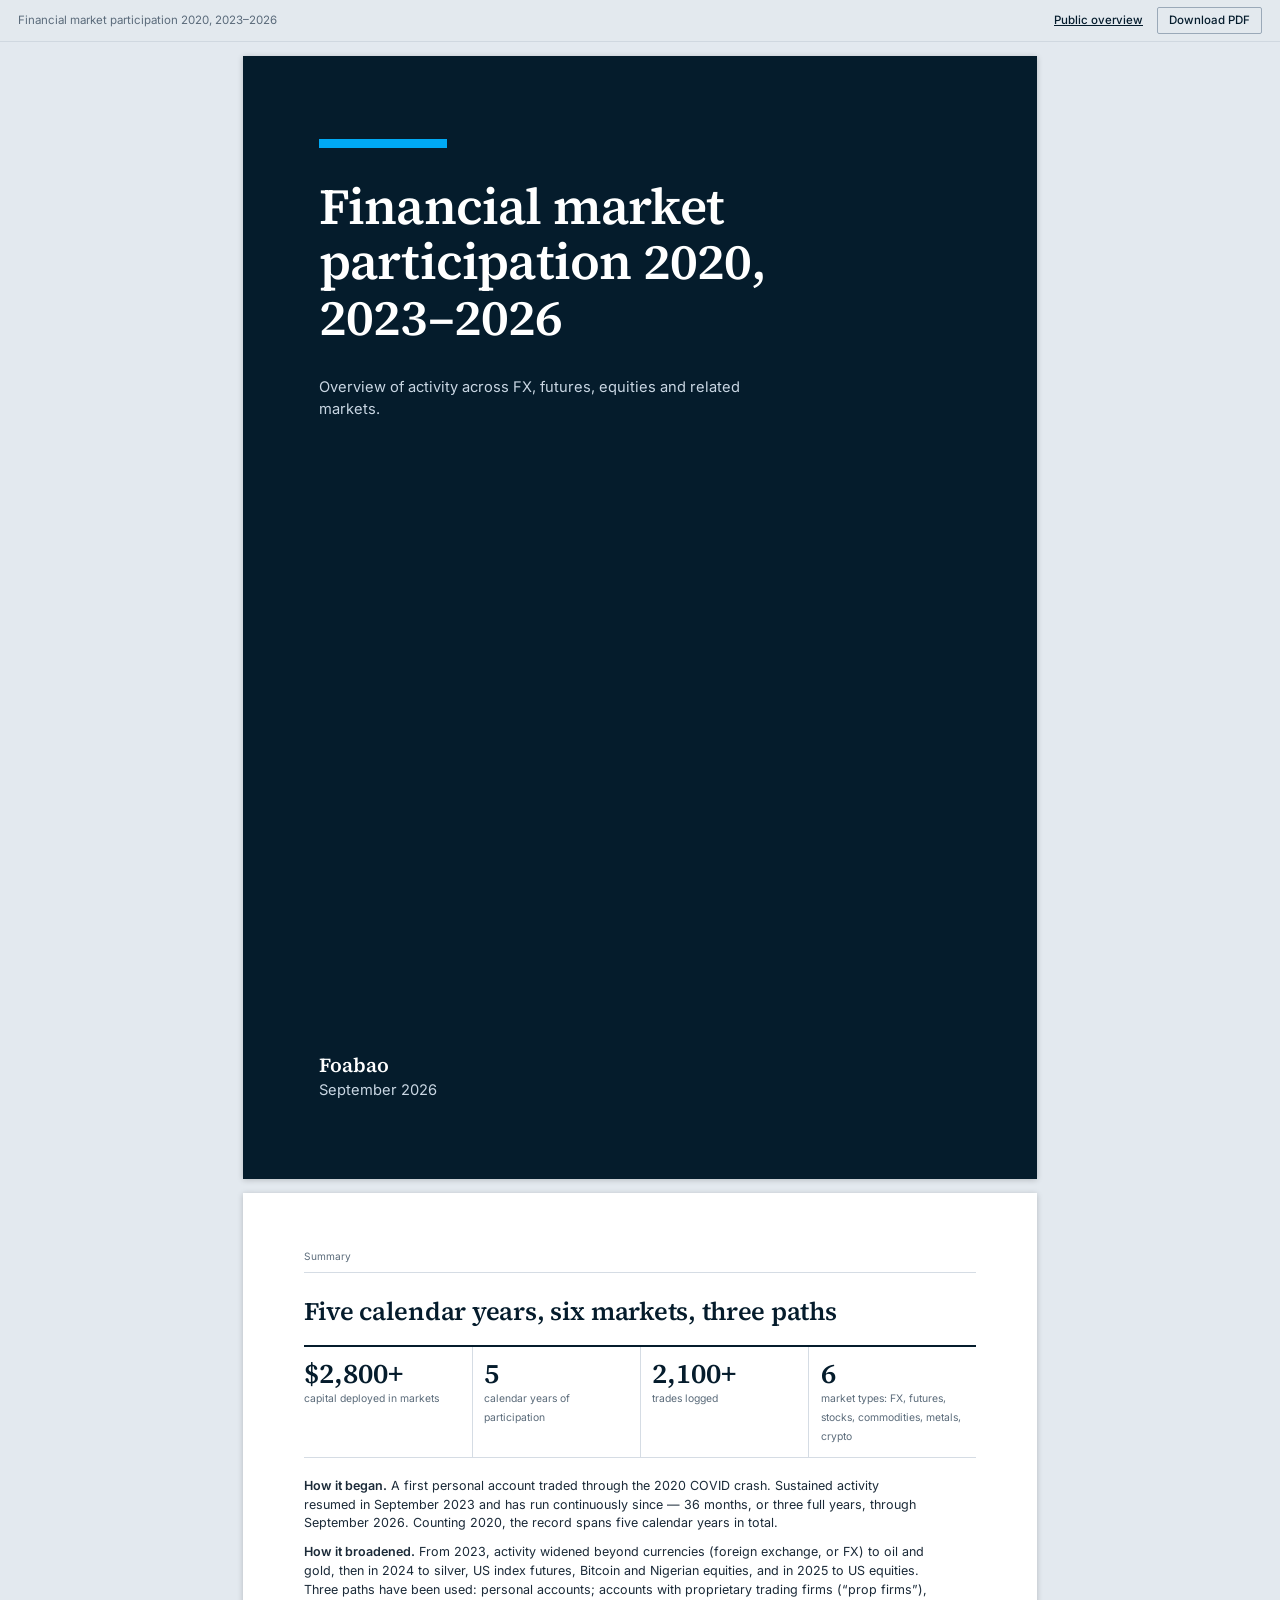
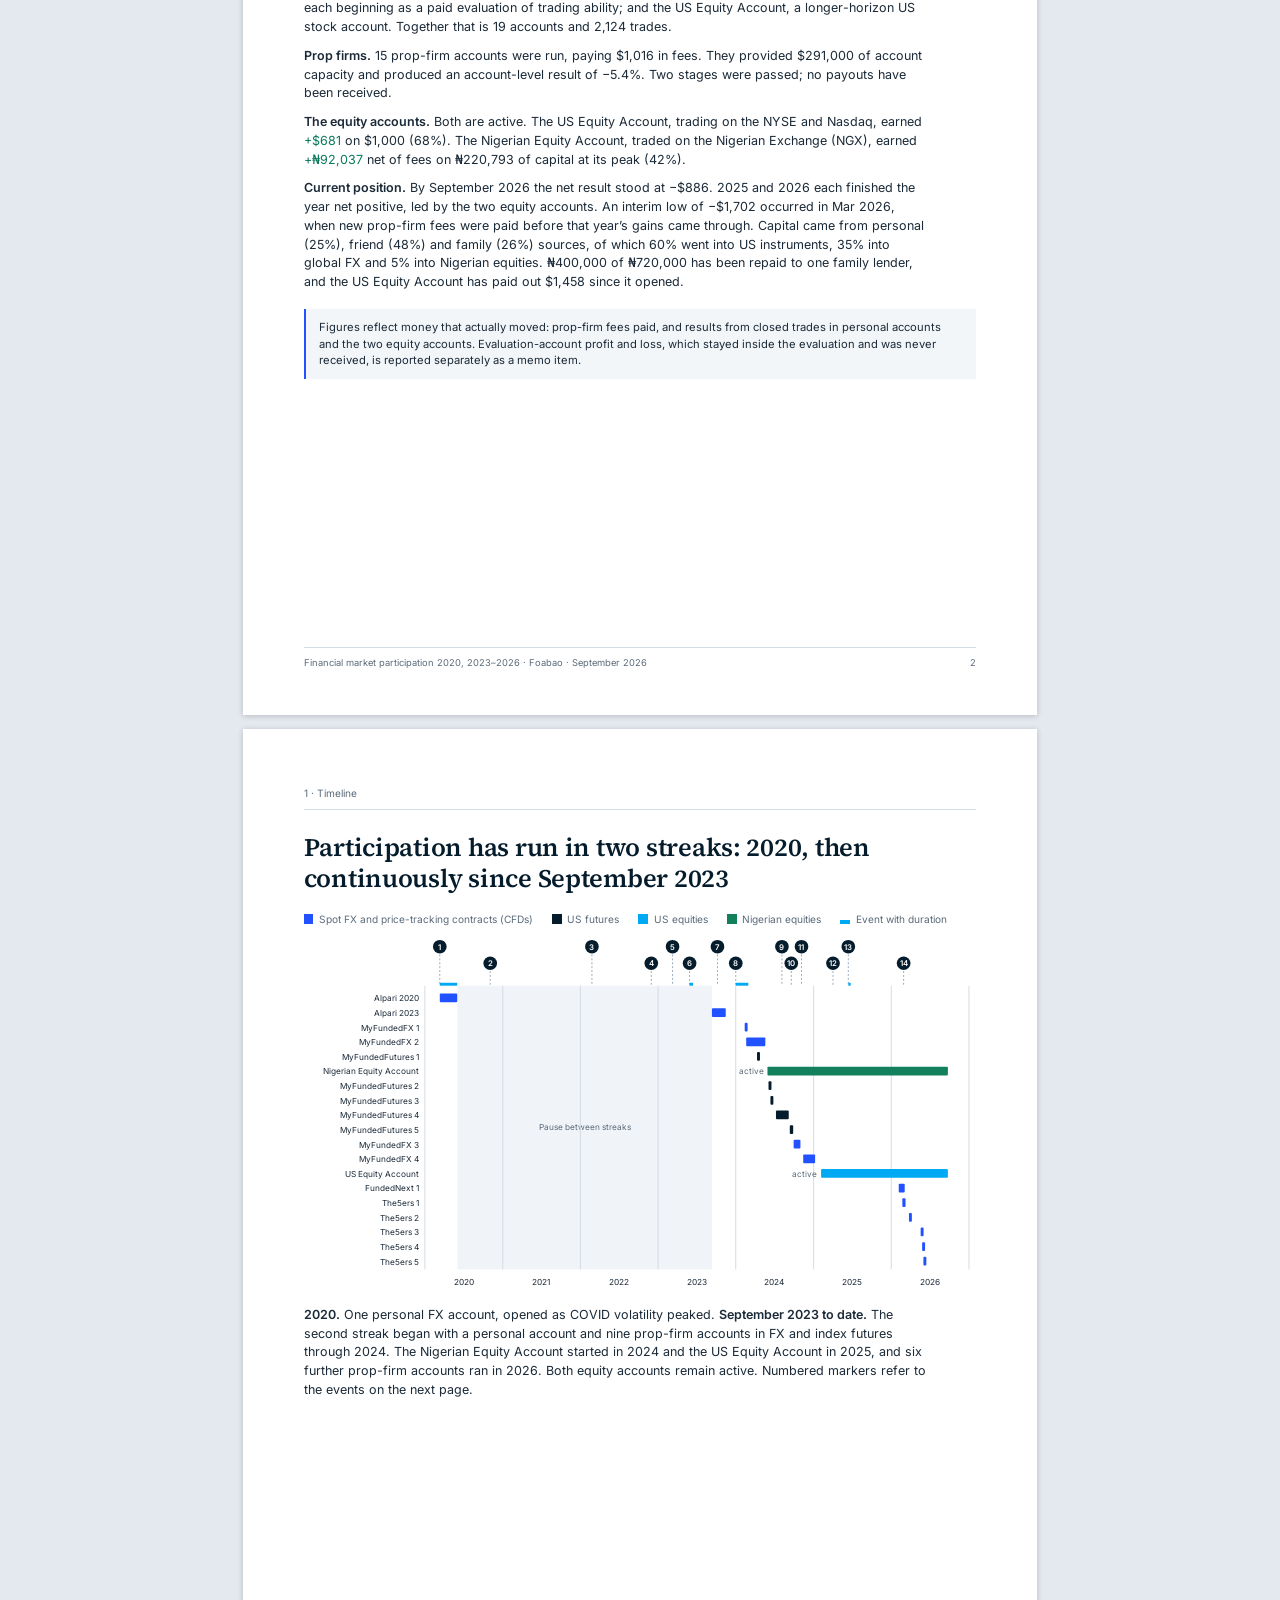
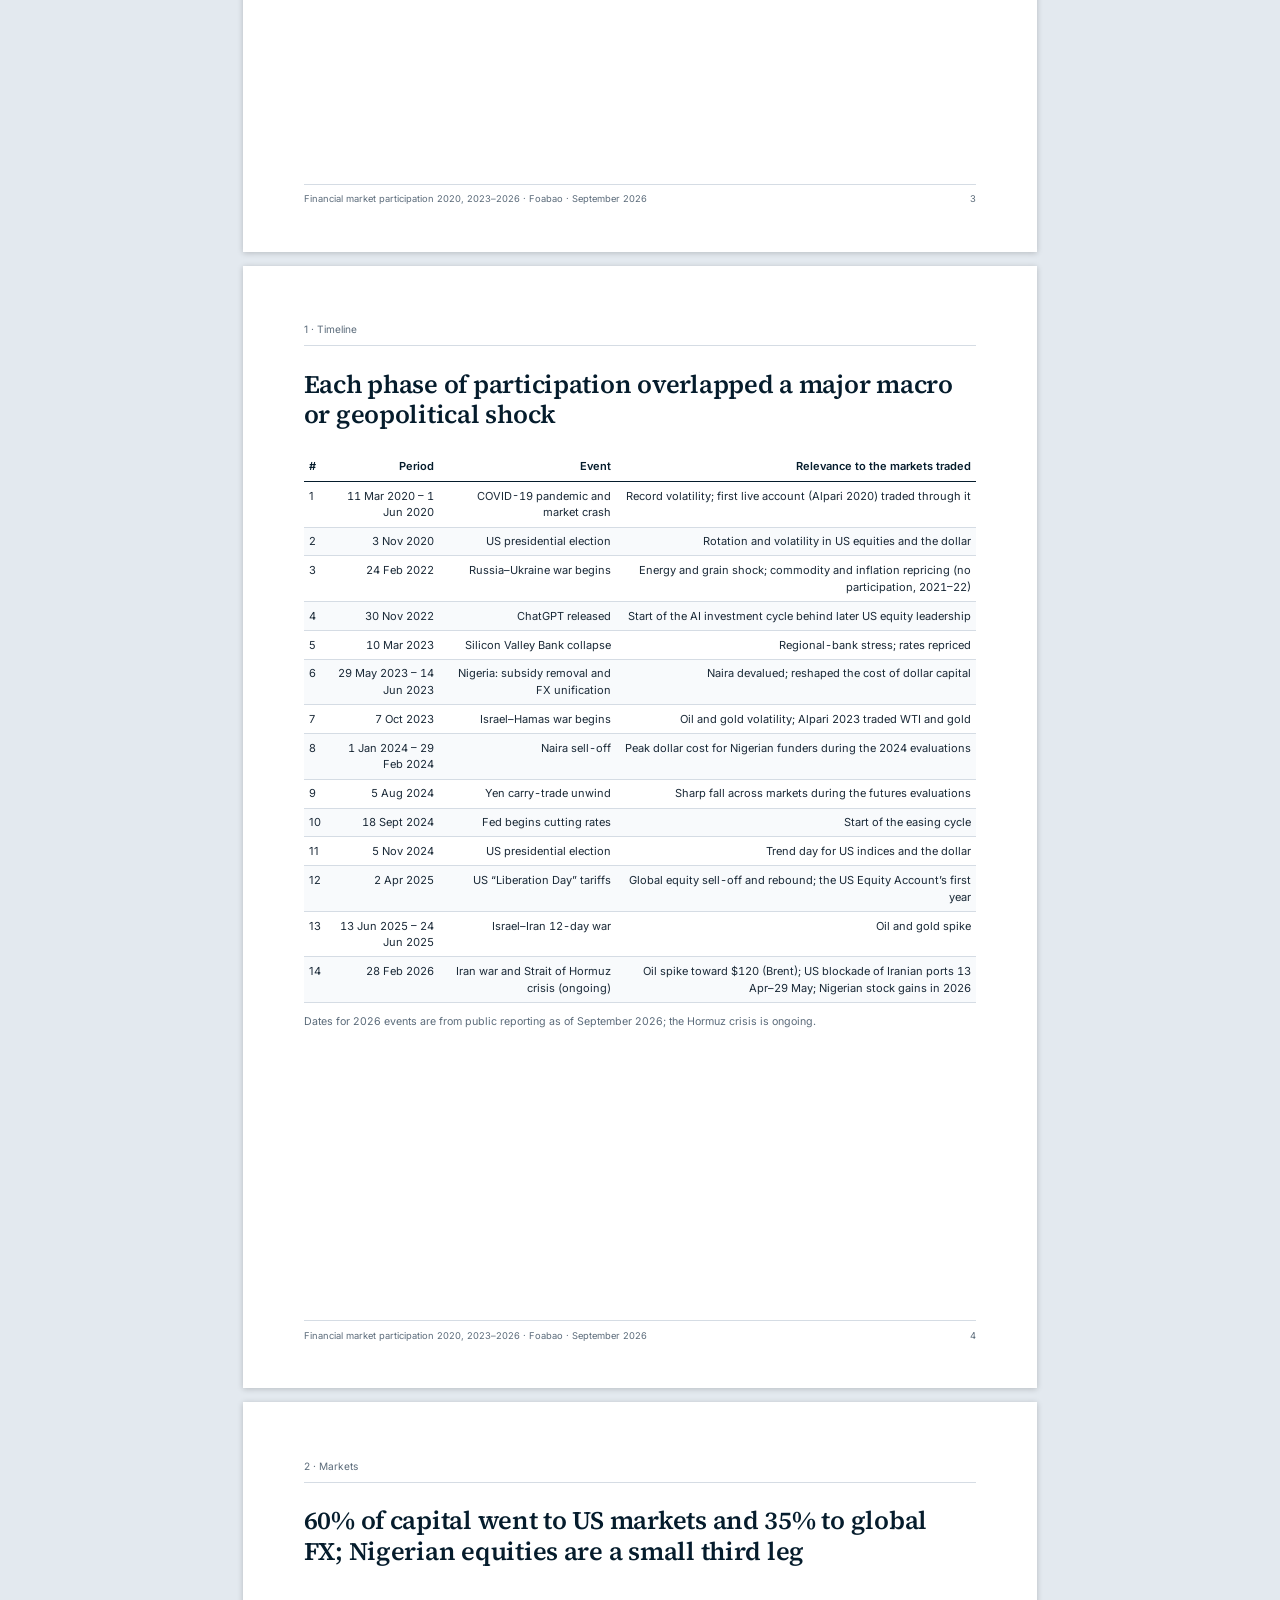
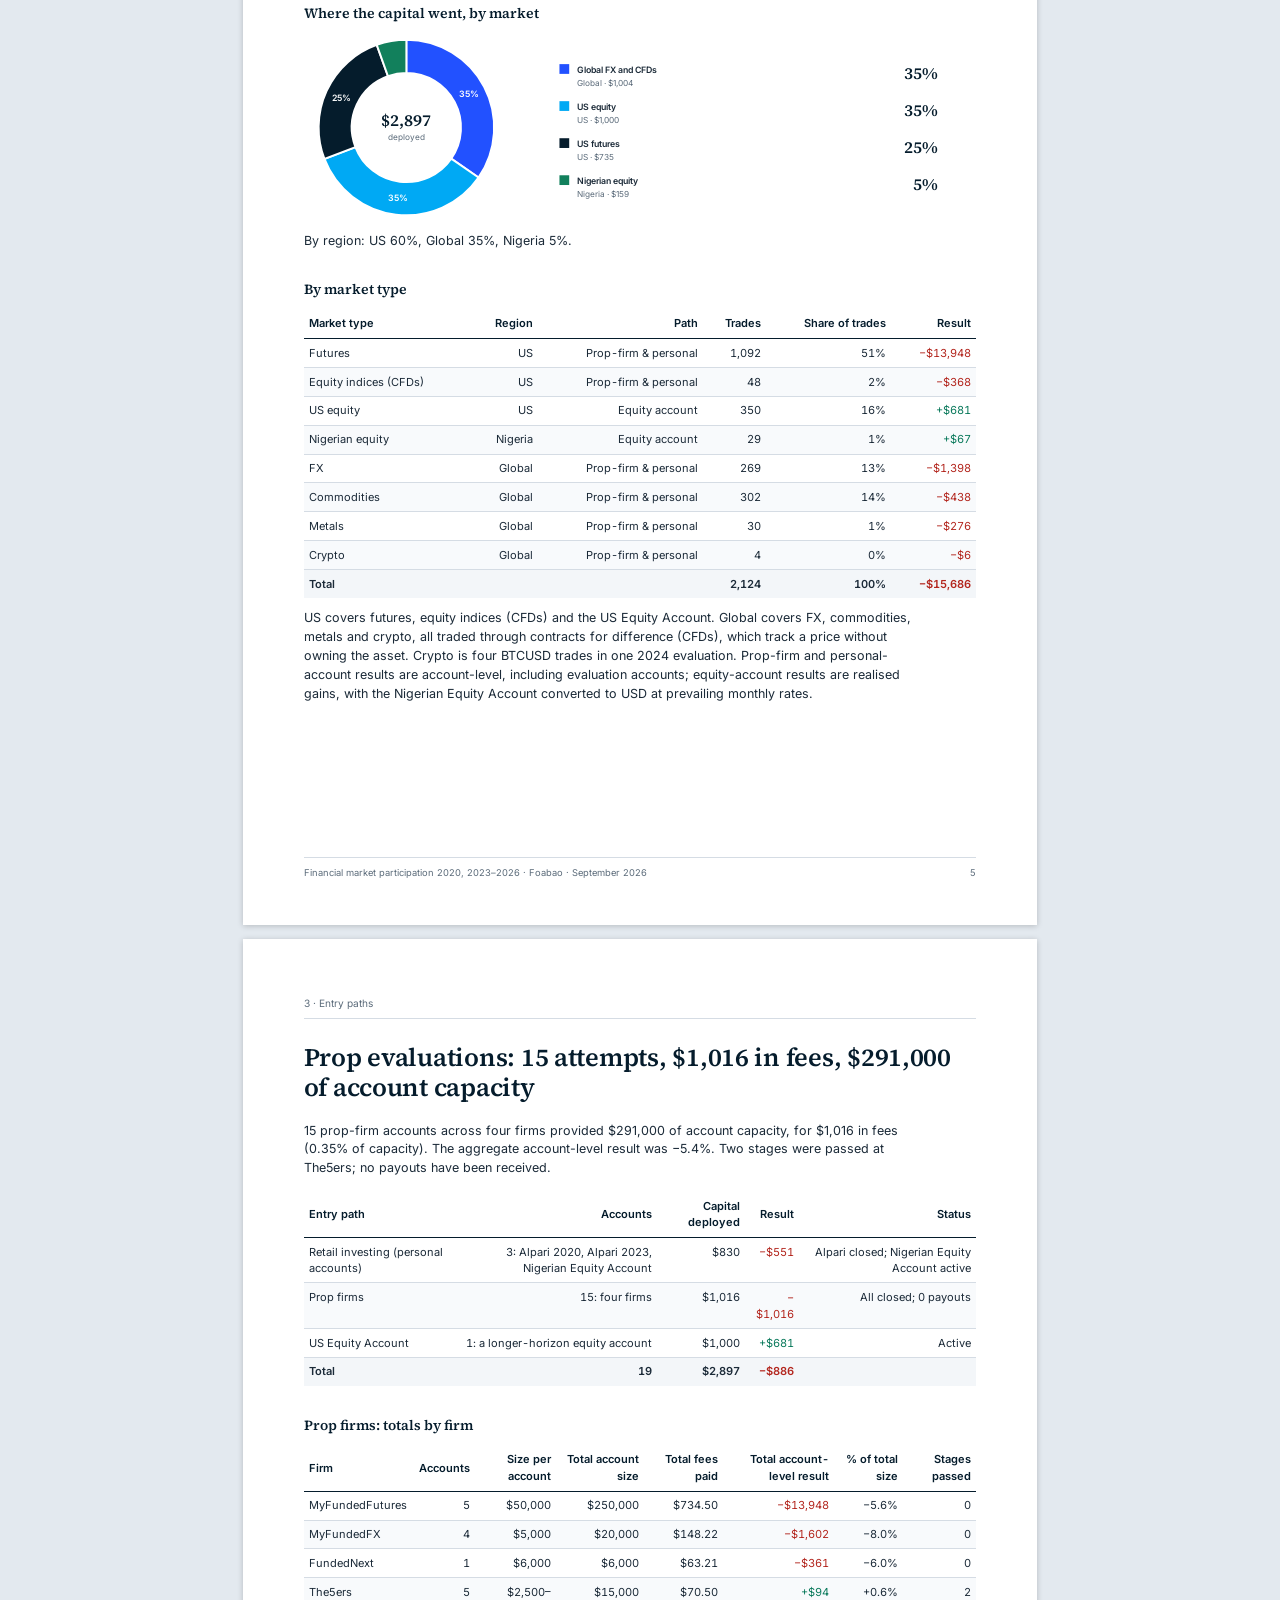
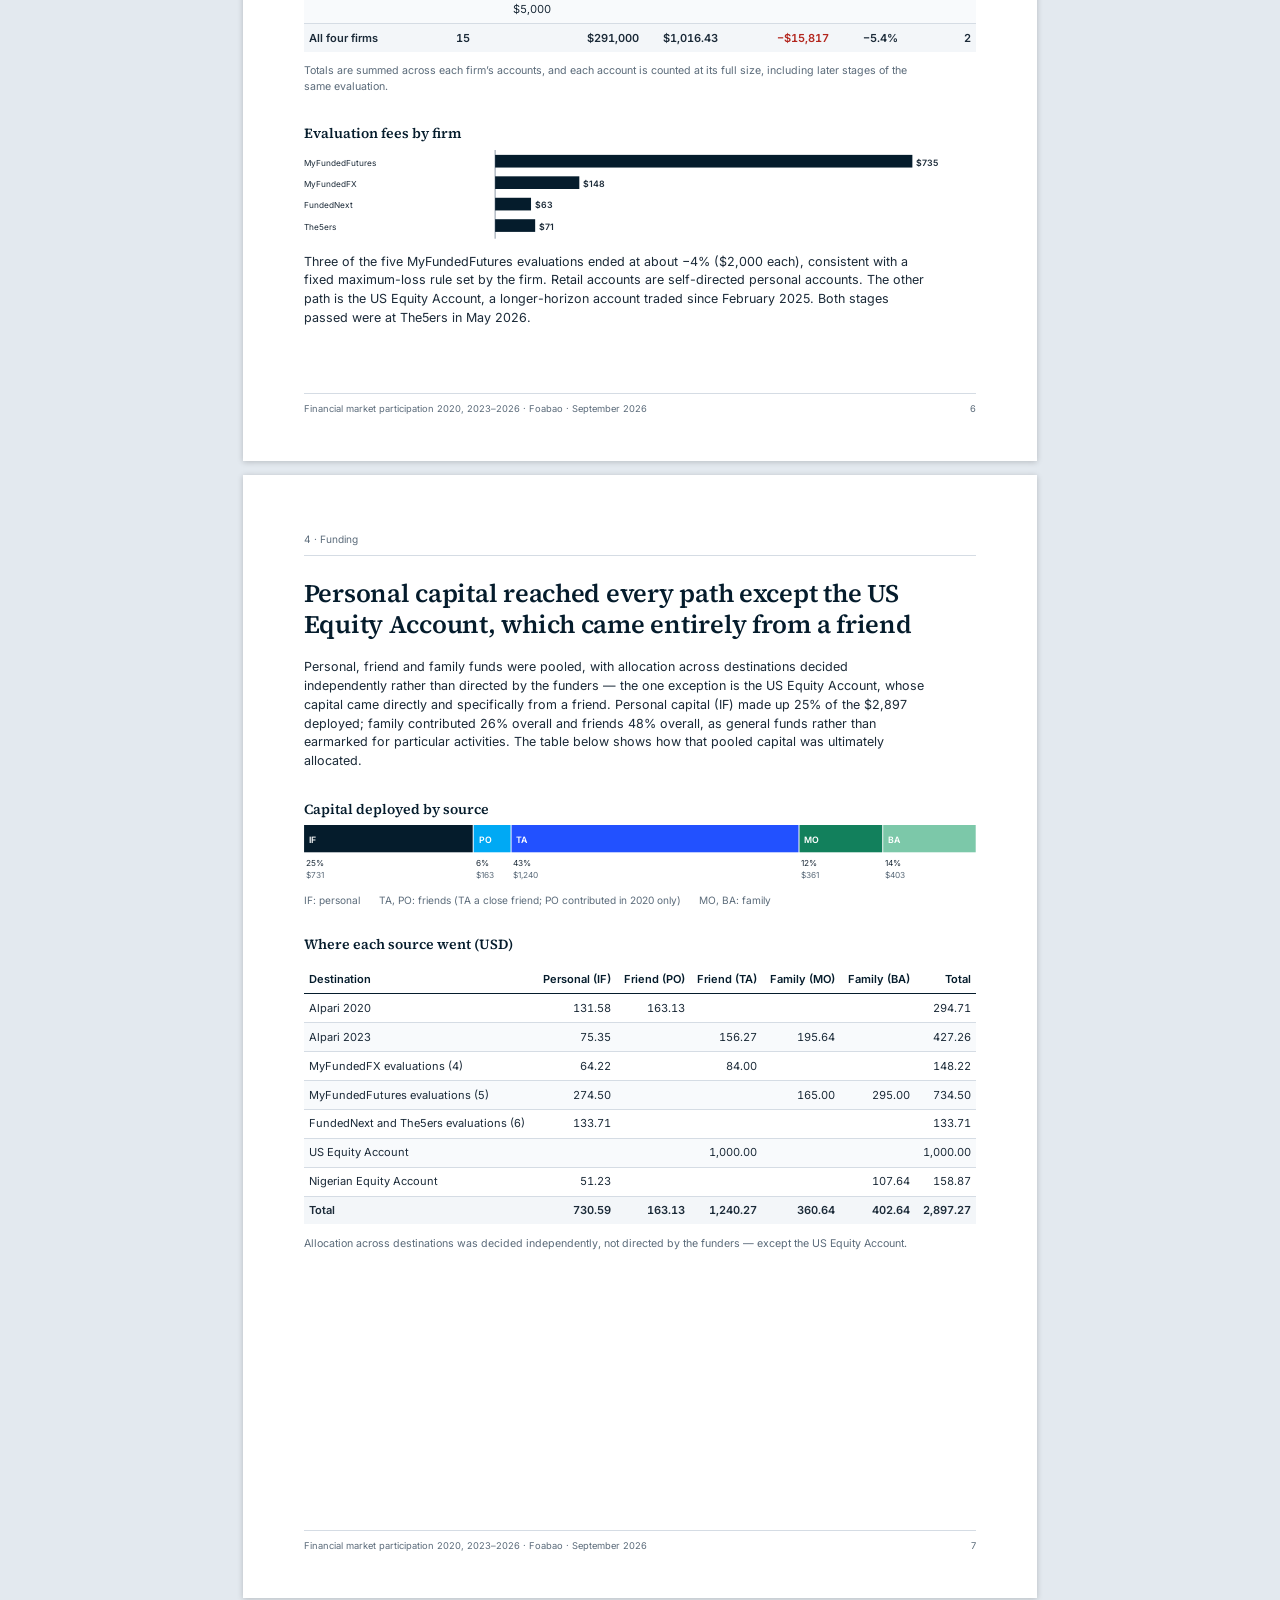
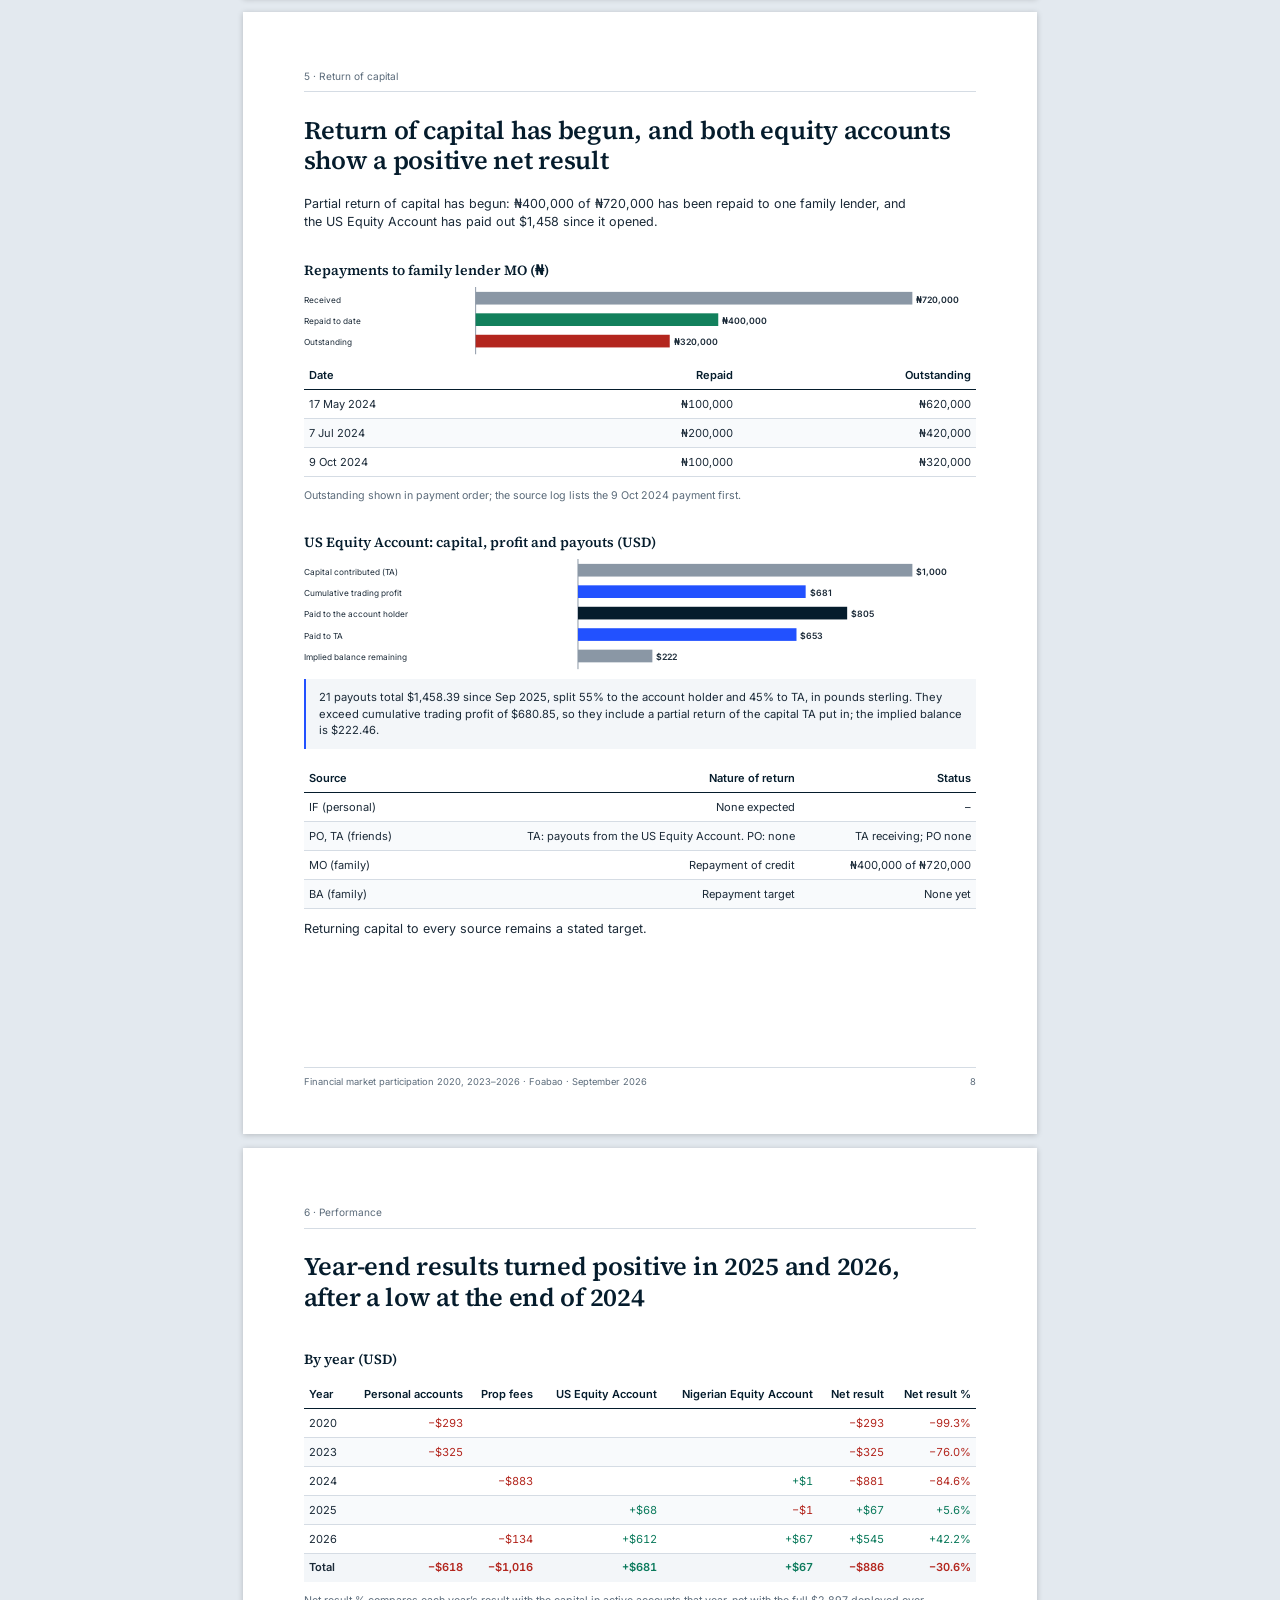
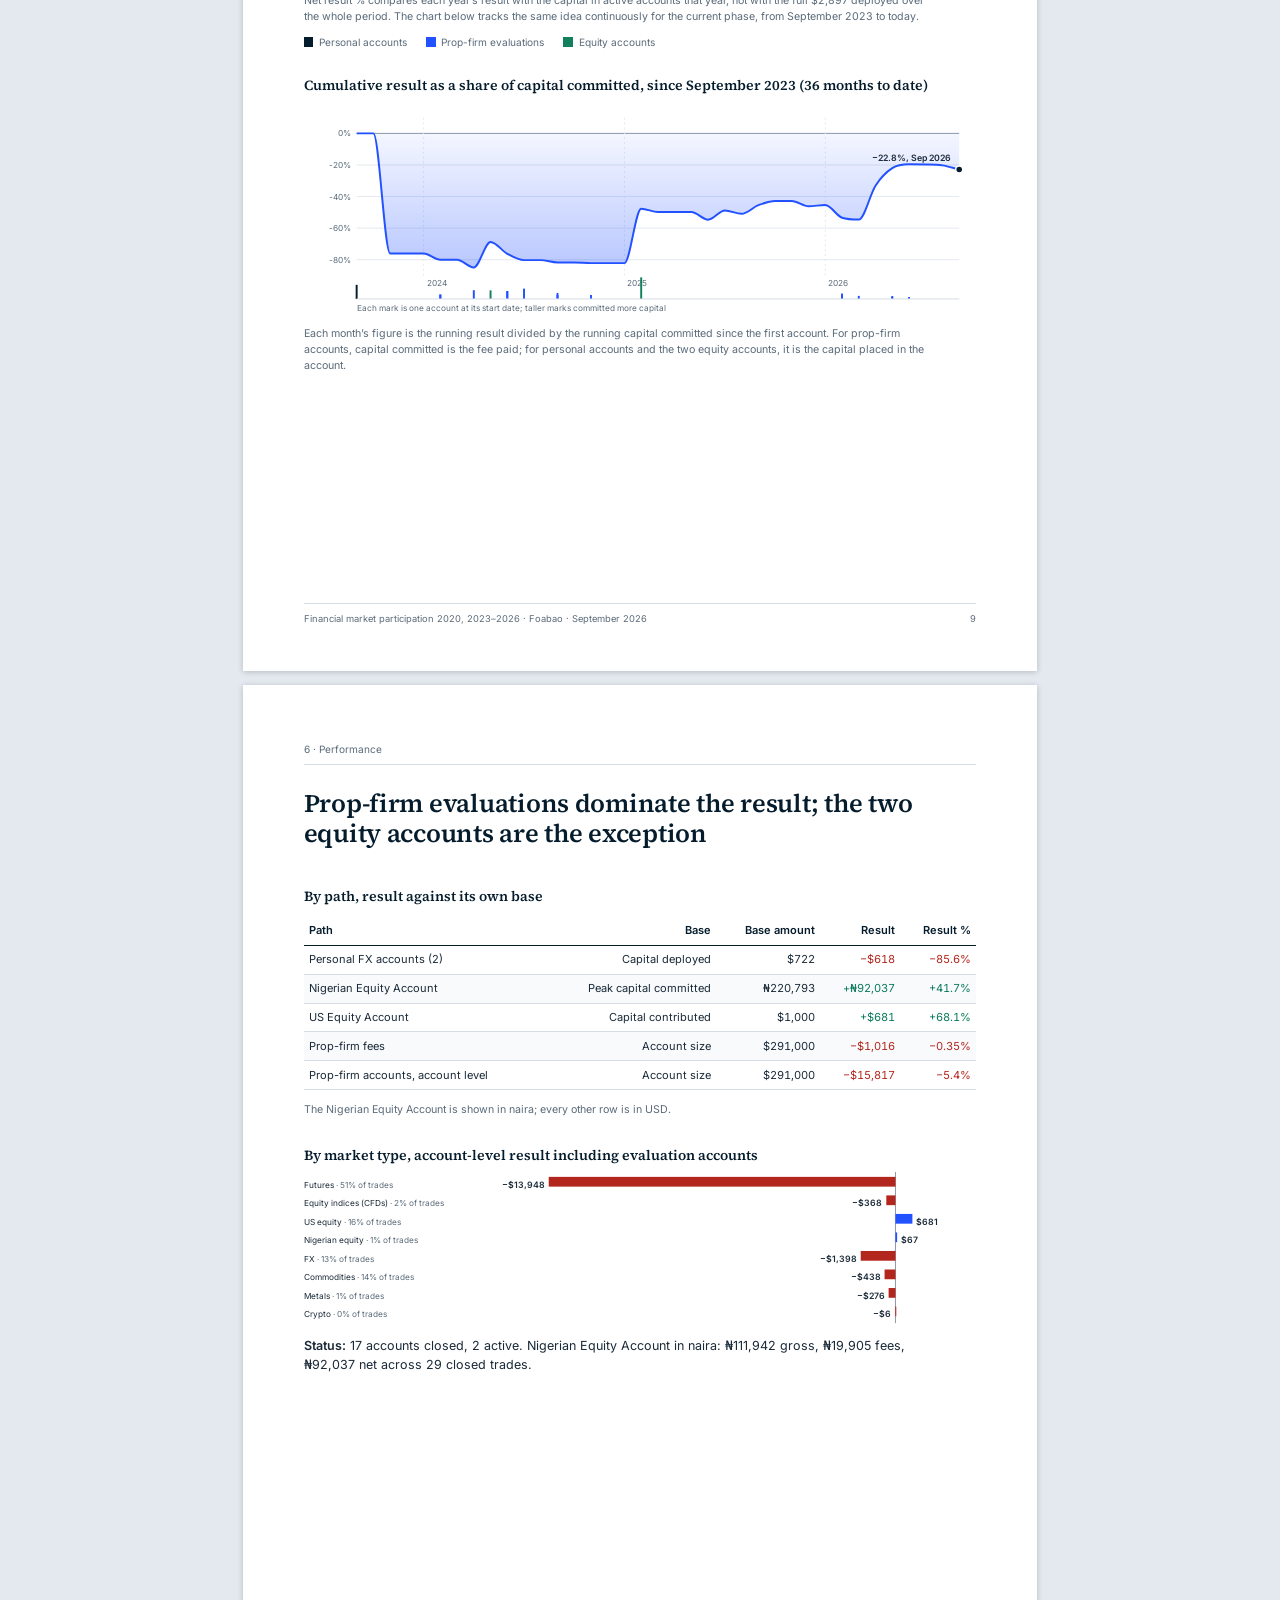
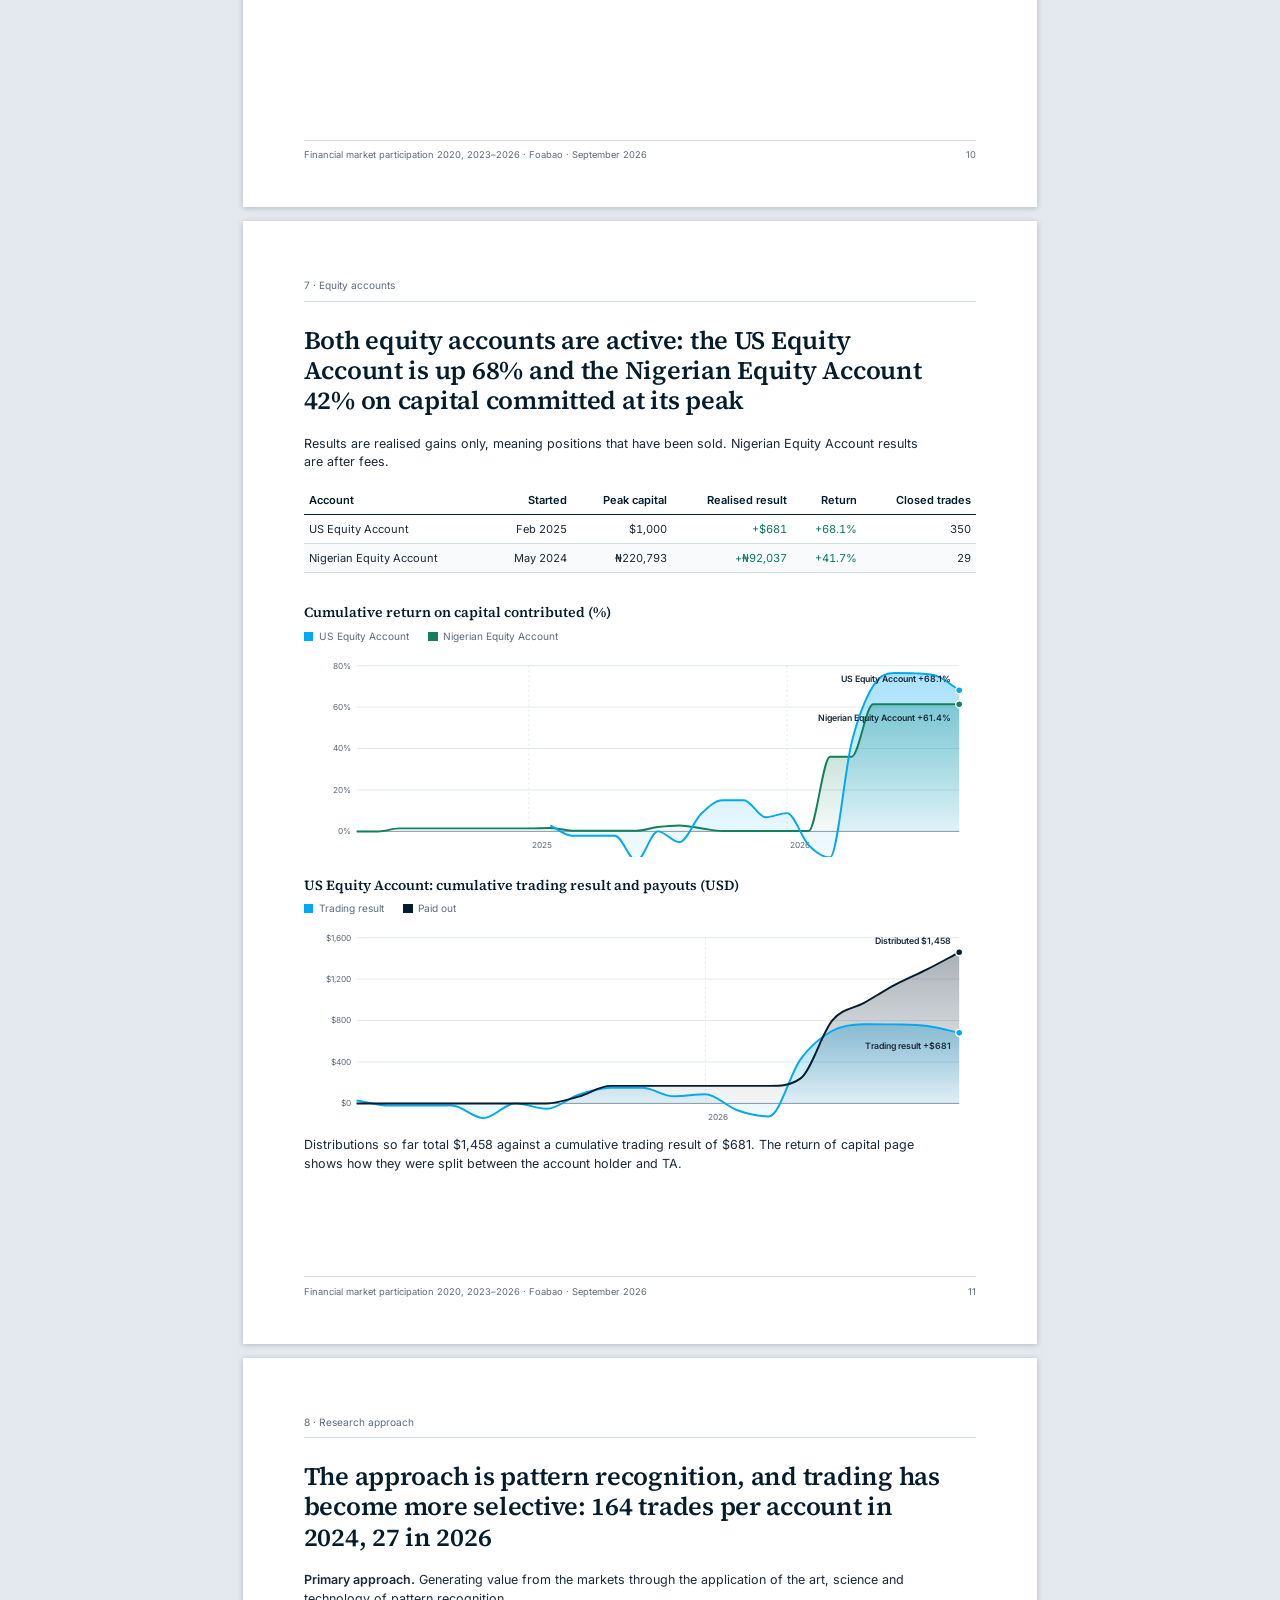
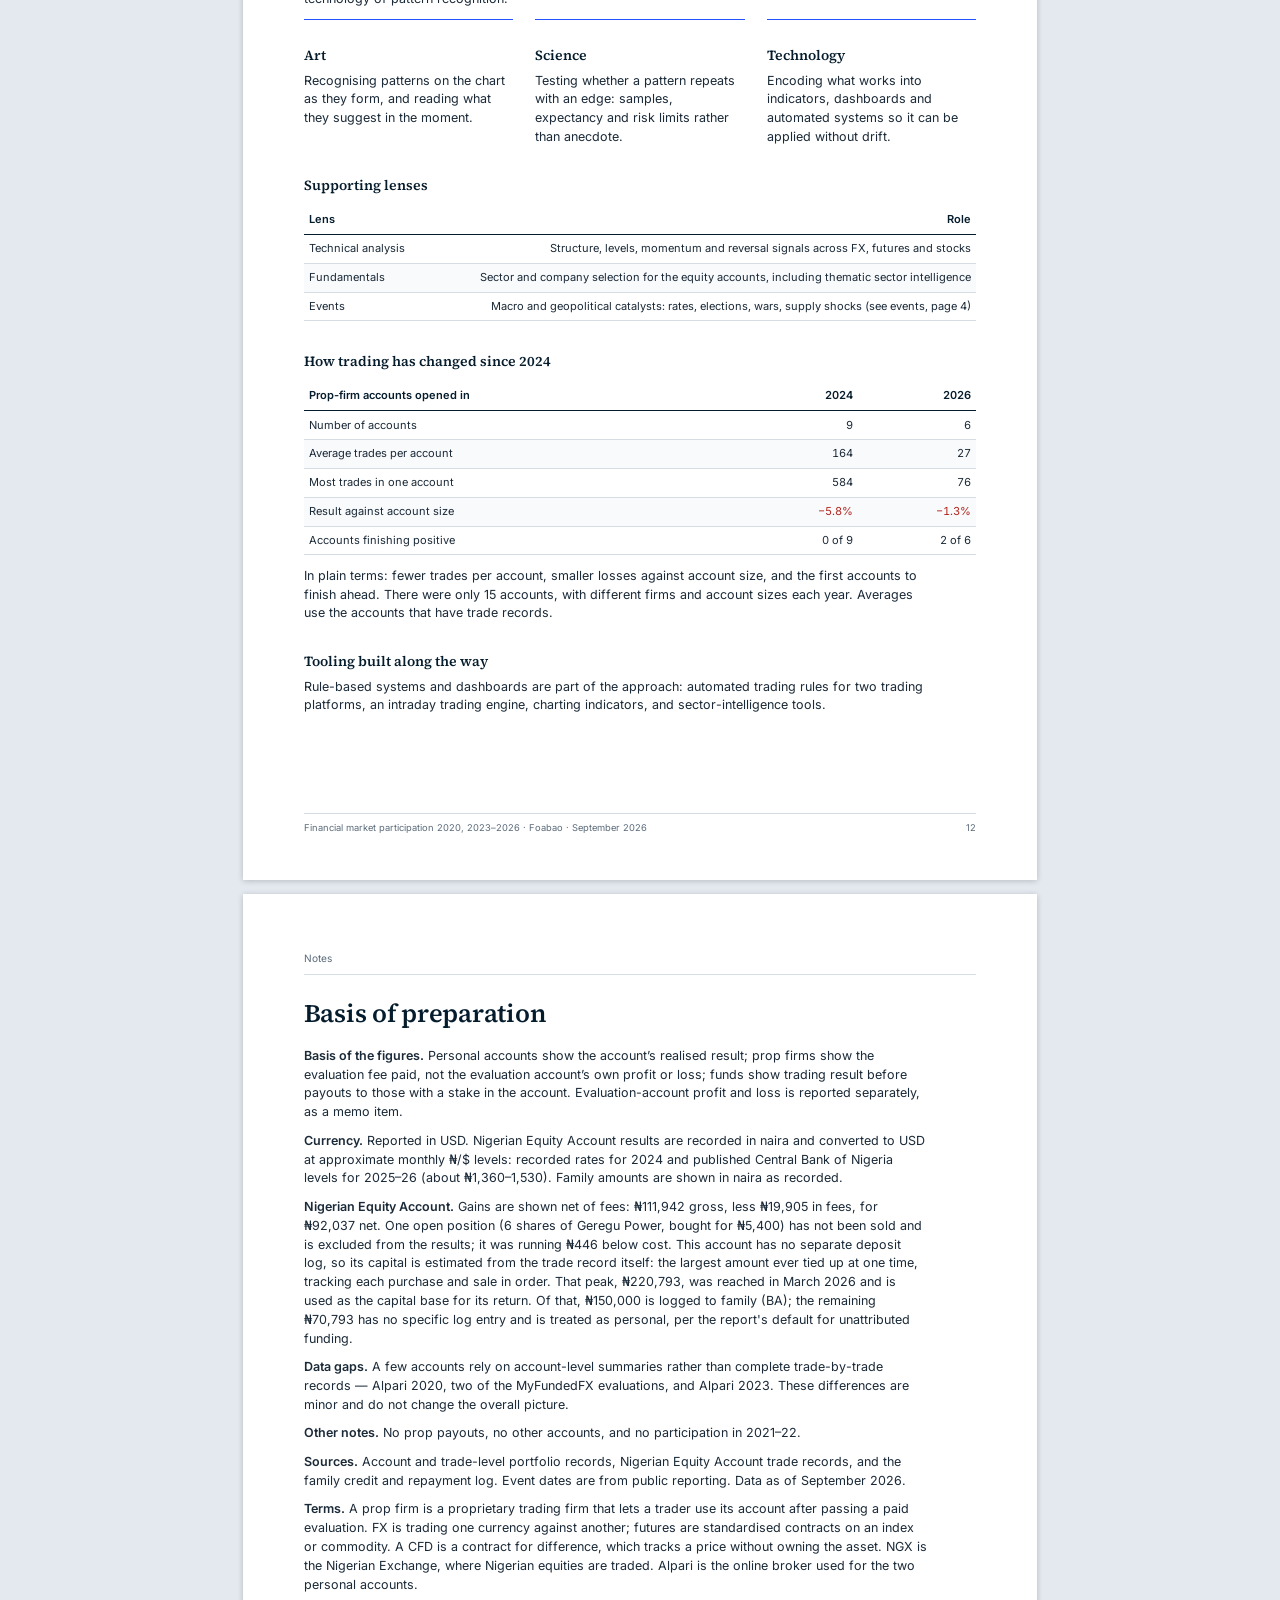
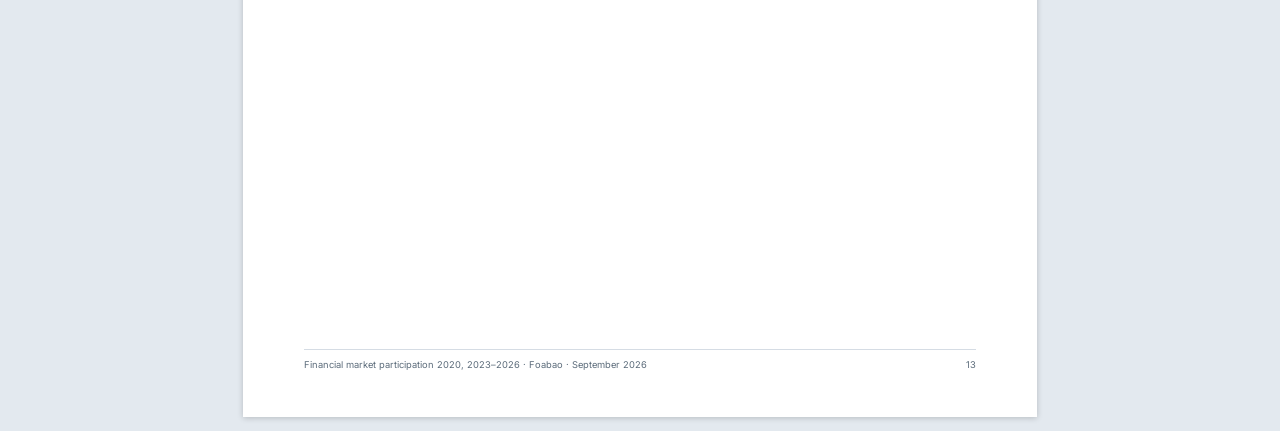
==== commit b4b271e5: "feat: add Part B public overview, anonymized and funding-free; fix Part A KPI order, Nigerian gain c" ====
--- a/index.html
+++ b/index.html
@@ -1,12 +1,12 @@
 <!doctype html><html lang="en"><head><meta charset="utf-8"><meta name="viewport" content="width=device-width,initial-scale=1"><title>Financial market participation 2020, 2023–2026 · Foabao</title><link rel="stylesheet" href="assets/report.css"><script>
 /* To change the name or date shown throughout the report, edit the two values below. */
 var REPORT={name:"Foabao",date:"September 2026"};
-</script></head><body><div class="bar"><span>Financial market participation 2020, 2023–2026</span><a href="Foabao-Financial-Market-Participation-2020-2026.pdf" download data-pdf-name="Foabao">Download PDF</a></div><section class="page cover"><div><div class="rule"></div><h1>Financial market participation 2020, 2023–2026</h1><p>Overview of activity across FX, futures, equities and related markets.</p></div><div><div class="who" data-name>Foabao</div><p>September 2026</p></div></section>
-<section class="page"><div class="hd"><span>Summary</span></div><h2>Five calendar years, six markets, three paths</h2><div class="kpis"><div><b>5</b><span>calendar years of participation</span></div><div><b>$2,800+</b><span>capital deployed in markets</span></div><div><b>2,100+</b><span>trades logged</span></div><div><b>6</b><span>market types: FX, futures, stocks, commodities, metals, crypto</span></div></div>
+</script></head><body><div class="bar"><span>Financial market participation 2020, 2023–2026</span><span style="display:flex;gap:14px;align-items:center"><a href="overview.html" style="border:none;padding:0;text-decoration:underline">Public overview</a><a href="Foabao-Financial-Market-Participation-2020-2026.pdf" download data-pdf-name="Foabao">Download PDF</a></span></div><section class="page cover"><div><div class="rule"></div><h1>Financial market participation 2020, 2023–2026</h1><p>Overview of activity across FX, futures, equities and related markets.</p></div><div><div class="who" data-name>Foabao</div><p>September 2026</p></div></section>
+<section class="page"><div class="hd"><span>Summary</span></div><h2>Five calendar years, six markets, three paths</h2><div class="kpis"><div><b>$2,800+</b><span>capital deployed in markets</span></div><div><b>5</b><span>calendar years of participation</span></div><div><b>2,100+</b><span>trades logged</span></div><div><b>6</b><span>market types: FX, futures, stocks, commodities, metals, crypto</span></div></div>
 <p><b>How it began.</b> A first personal account traded through the 2020 COVID crash. Sustained activity resumed in September 2023 and has run continuously since — 36 months, or three full years, through September 2026. Counting 2020, the record spans five calendar years in total.</p>
 <p><b>How it broadened.</b> From 2023, activity widened beyond currencies (foreign exchange, or FX) to oil and gold, then in 2024 to silver, US index futures, Bitcoin and Nigerian equities, and in 2025 to US equities. Three paths have been used: personal accounts; accounts with proprietary trading firms (“prop firms”), each beginning as a paid evaluation of trading ability; and the US Equity Account, a longer-horizon US stock account. Together that is 19 accounts and 2,124 trades.</p>
 <p><b>Prop firms.</b> 15 prop-firm accounts were run, paying $1,016 in fees. They provided $291,000 of account capacity and produced an account-level result of −5.4%. Two stages were passed; no payouts have been received.</p>
-<p><b>The equity accounts.</b> Both are active. The US Equity Account, trading on the NYSE and Nasdaq, earned <span class="pos">+$681</span> on $1,000 (68%). The Nigerian Equity Account, traded on the Nigerian Exchange (NGX), earned ₦92,037 net of fees on ₦220,793 of capital at its peak (42%).</p>
+<p><b>The equity accounts.</b> Both are active. The US Equity Account, trading on the NYSE and Nasdaq, earned <span class="pos">+$681</span> on $1,000 (68%). The Nigerian Equity Account, traded on the Nigerian Exchange (NGX), earned <span class="pos">+₦92,037</span> net of fees on ₦220,793 of capital at its peak (42%).</p>
 <p><b>Current position.</b> By September 2026 the net result stood at −$886. 2025 and 2026 each finished the year net positive, led by the two equity accounts. An interim low of −$1,702 occurred in Mar 2026, when new prop-firm fees were paid before that year’s gains came through. Capital came from personal (25%), friend (48%) and family (26%) sources, of which 60% went into US instruments, 35% into global FX and 5% into Nigerian equities. ₦400,000 of ₦720,000 has been repaid to one family lender, and the US Equity Account has paid out $1,458 since it opened.</p>
 <div class="note">Figures reflect money that actually moved: prop-firm fees paid, and results from closed trades in personal accounts and the two equity accounts. Evaluation-account profit and loss, which stayed inside the evaluation and was never received, is reported separately as a memo item.</div><div class="ft"><span>Financial market participation 2020, 2023–2026 · <span data-name>Foabao</span> · <span data-date>September 2026</span></span><span>2</span></div></section>
 <section class="page"><div class="hd"><span>1 · Timeline</span></div><h2>Participation has run in two streaks: 2020, then continuously since September 2023</h2><div class="lg"><span><i style="background:#2251FF"></i>Spot FX and price-tracking contracts (CFDs)</span><span><i style="background:#051C2C"></i>US futures</span><span><i style="background:#00A9F4"></i>US equities</span><span><i style="background:#12805C"></i>Nigerian equities</span><span><i style="background:#00A9F4;height:1mm"></i>Event with duration</span></div><svg viewBox="0 0 690 365" role="img"><rect x="157.38834571763786" y="52" width="260.9964802502933" height="291" fill="#F0F3F7"/><text x="287.88658584278454" y="200.5" text-anchor="middle" class="l m">Pause between streaks</text><line x1="124" x2="124" y1="52" y2="343" stroke="#D5DCE4"/><text x="163.71685569026204" y="359" text-anchor="middle" class="l">2020</text><line x1="203.8701603441533" x2="203.8701603441533" y1="52" y2="343" stroke="#D5DCE4"/><text x="243.3687915526007" y="359" text-anchor="middle" class="l">2021</text><line x1="283.522096206492" x2="283.522096206492" y1="52" y2="343" stroke="#D5DCE4"/><text x="323.0207274149394" y="359" text-anchor="middle" class="l">2022</text><line x1="363.1740320688307" x2="363.1740320688307" y1="52" y2="343" stroke="#D5DCE4"/><text x="402.67266327727805" y="359" text-anchor="middle" class="l">2023</text><line x1="442.8259679311693" x2="442.8259679311693" y1="52" y2="343" stroke="#D5DCE4"/><text x="482.54282362143135" y="359" text-anchor="middle" class="l">2024</text><line x1="522.6961282753226" x2="522.6961282753226" y1="52" y2="343" stroke="#D5DCE4"/><text x="562.19475948377" y="359" text-anchor="middle" class="l">2025</text><line x1="602.3480641376614" x2="602.3480641376614" y1="52" y2="343" stroke="#D5DCE4"/><text x="641.8466953461087" y="359" text-anchor="middle" class="l">2026</text><line x1="682" x2="682" y1="52" y2="343" stroke="#D5DCE4"/><line x1="139.27571372702386" x2="139.27571372702386" y1="12" y2="52" stroke="#9AA9B8" stroke-dasharray="2 2"/><rect x="139.27571372702386" y="49" width="17.89440750879936" height="3" fill="#00A9F4"/><circle cx="139.27571372702386" cy="12" r="7" fill="#051C2C"/><text x="139.27571372702386" y="15" text-anchor="middle" class="v w" style="font-size:8px">1</text><line x1="190.99491591709034" x2="190.99491591709034" y1="29" y2="52" stroke="#9AA9B8" stroke-dasharray="2 2"/><circle cx="190.99491591709034" cy="29" r="7" fill="#051C2C"/><text x="190.99491591709034" y="32" text-anchor="middle" class="v w" style="font-size:8px">2</text><line x1="295.3062182244818" x2="295.3062182244818" y1="12" y2="52" stroke="#9AA9B8" stroke-dasharray="2 2"/><circle cx="295.3062182244818" cy="12" r="7" fill="#051C2C"/><text x="295.3062182244818" y="15" text-anchor="middle" class="v w" style="font-size:8px">3</text><line x1="356.19084865076263" x2="356.19084865076263" y1="29" y2="52" stroke="#9AA9B8" stroke-dasharray="2 2"/><circle cx="356.19084865076263" cy="29" r="7" fill="#051C2C"/><text x="356.19084865076263" y="32" text-anchor="middle" class="v w" style="font-size:8px">4</text><line x1="378.01329683222525" x2="378.01329683222525" y1="12" y2="52" stroke="#9AA9B8" stroke-dasharray="2 2"/><circle cx="378.01329683222525" cy="12" r="7" fill="#051C2C"/><text x="378.01329683222525" y="15" text-anchor="middle" class="v w" style="font-size:8px">5</text><line x1="395.4712553773954" x2="395.4712553773954" y1="29" y2="52" stroke="#9AA9B8" stroke-dasharray="2 2"/><rect x="395.4712553773954" y="49" width="3.491591709034026" height="3" fill="#00A9F4"/><circle cx="395.4712553773954" cy="29" r="7" fill="#051C2C"/><text x="395.4712553773954" y="32" text-anchor="middle" class="v w" style="font-size:8px">6</text><line x1="424.05866249511143" x2="424.05866249511143" y1="12" y2="52" stroke="#9AA9B8" stroke-dasharray="2 2"/><circle cx="424.05866249511143" cy="12" r="7" fill="#051C2C"/><text x="424.05866249511143" y="15" text-anchor="middle" class="v w" style="font-size:8px">7</text><line x1="442.8259679311693" x2="442.8259679311693" y1="29" y2="52" stroke="#9AA9B8" stroke-dasharray="2 2"/><rect x="442.8259679311693" y="49" width="12.875244427062967" height="3" fill="#00A9F4"/><circle cx="442.8259679311693" cy="29" r="7" fill="#051C2C"/><text x="442.8259679311693" y="32" text-anchor="middle" class="v w" style="font-size:8px">8</text><line x1="490.18068048494325" x2="490.18068048494325" y1="12" y2="52" stroke="#9AA9B8" stroke-dasharray="2 2"/><circle cx="490.18068048494325" cy="12" r="7" fill="#051C2C"/><text x="490.18068048494325" y="15" text-anchor="middle" class="v w" style="font-size:8px">9</text><line x1="499.7825576847868" x2="499.7825576847868" y1="29" y2="52" stroke="#9AA9B8" stroke-dasharray="2 2"/><circle cx="499.7825576847868" cy="29" r="7" fill="#051C2C"/><text x="499.7825576847868" y="32" text-anchor="middle" class="v w" style="font-size:8px">10</text><line x1="510.2573328118889" x2="510.2573328118889" y1="12" y2="52" stroke="#9AA9B8" stroke-dasharray="2 2"/><circle cx="510.2573328118889" cy="12" r="7" fill="#051C2C"/><text x="510.2573328118889" y="15" text-anchor="middle" class="v w" style="font-size:8px">11</text><line x1="542.5545561204538" x2="542.5545561204538" y1="29" y2="52" stroke="#9AA9B8" stroke-dasharray="2 2"/><circle cx="542.5545561204538" cy="29" r="7" fill="#051C2C"/><text x="542.5545561204538" y="32" text-anchor="middle" class="v w" style="font-size:8px">12</text><line x1="558.2667188111068" x2="558.2667188111068" y1="12" y2="52" stroke="#9AA9B8" stroke-dasharray="2 2"/><rect x="558.2667188111068" y="49" width="2.4004692999608324" height="3" fill="#00A9F4"/><circle cx="558.2667188111068" cy="12" r="7" fill="#051C2C"/><text x="558.2667188111068" y="15" text-anchor="middle" class="v w" style="font-size:8px">13</text><line x1="615.0050840829097" x2="615.0050840829097" y1="29" y2="52" stroke="#9AA9B8" stroke-dasharray="2 2"/><circle cx="615.0050840829097" cy="29" r="7" fill="#051C2C"/><text x="615.0050840829097" y="32" text-anchor="middle" class="v w" style="font-size:8px">14</text><text x="118" y="68" text-anchor="end" class="l">Alpari 2020</text><rect x="139.27571372702386" y="60" width="17.89440750879936" height="9" rx="1" fill="#2251FF"/><text x="118" y="83" text-anchor="end" class="l">Alpari 2023</text><rect x="418.3848259679312" y="75" width="14.18459131795072" height="9" rx="1" fill="#2251FF"/><text x="118" y="98" text-anchor="end" class="l">MyFundedFX 1</text><rect x="451.99139616738364" y="90" width="3" height="9" rx="1" fill="#2251FF"/><text x="118" y="113" text-anchor="end" class="l">MyFundedFX 2</text><rect x="453.51896754008607" y="105" width="19.640203363316402" height="9" rx="1" fill="#2251FF"/><text x="118" y="128" text-anchor="end" class="l">MyFundedFutures 1</text><rect x="464.648416112632" y="120" width="3" height="9" rx="1" fill="#051C2C"/><text x="118" y="143" text-anchor="end" class="l">Nigerian Equity Account</text><rect x="475.3414157215487" y="135" width="185.05436057880326" height="9" rx="1" fill="#12805C"/><text x="471.3414157215487" y="143" text-anchor="end" class="l m">active</text><text x="118" y="158" text-anchor="end" class="l">MyFundedFutures 2</text><rect x="476.4325381306218" y="150" width="3" height="9" rx="1" fill="#051C2C"/><text x="118" y="173" text-anchor="end" class="l">MyFundedFutures 3</text><rect x="478.3965584669534" y="165" width="3" height="9" rx="1" fill="#051C2C"/><text x="118" y="188" text-anchor="end" class="l">MyFundedFutures 4</text><rect x="484.0703949941338" y="180" width="13.093468908877583" height="9" rx="1" fill="#051C2C"/><text x="118" y="203" text-anchor="end" class="l">MyFundedFutures 5</text><rect x="498.2549863120845" y="195" width="3.491591709033969" height="9" rx="1" fill="#051C2C"/><text x="118" y="218" text-anchor="end" class="l">MyFundedFX 3</text><rect x="502.18302698474776" y="210" width="6.983183418068052" height="9" rx="1" fill="#2251FF"/><text x="118" y="233" text-anchor="end" class="l">MyFundedFX 4</text><rect x="512.0031286664059" y="225" width="12.220570981619176" height="9" rx="1" fill="#2251FF"/><text x="118" y="248" text-anchor="end" class="l">US Equity Account</text><rect x="530.3339851388346" y="240" width="130.06179116151736" height="9" rx="1" fill="#00A9F4"/><text x="526.3339851388346" y="248" text-anchor="end" class="l m">active</text><text x="118" y="263" text-anchor="end" class="l">FundedNext 1</text><rect x="609.9859210011732" y="255" width="6.110285490809474" height="9" rx="1" fill="#2251FF"/><text x="118" y="278" text-anchor="end" class="l">The5ers 1</text><rect x="613.6957371920219" y="270" width="3.2733672272195236" height="9" rx="1" fill="#2251FF"/><text x="118" y="293" text-anchor="end" class="l">The5ers 2</text><rect x="620.4606961282753" y="285" width="3" height="9" rx="1" fill="#2251FF"/><text x="118" y="308" text-anchor="end" class="l">The5ers 3</text><rect x="632.4630426280798" y="300" width="3" height="9" rx="1" fill="#2251FF"/><text x="118" y="323" text-anchor="end" class="l">The5ers 4</text><rect x="633.9906140007822" y="315" width="3" height="9" rx="1" fill="#2251FF"/><text x="118" y="338" text-anchor="end" class="l">The5ers 5</text><rect x="635.2999608916699" y="330" width="3" height="9" rx="1" fill="#2251FF"/></svg>
@@ -18,10 +18,11 @@
 <section class="page"><div class="hd"><span>3 · Entry paths</span></div><h2>Prop evaluations: 15 attempts, $1,016 in fees, $291,000 of account capacity</h2><p>15 prop-firm accounts across four firms provided $291,000 of account capacity, for $1,016 in fees (0.35% of capacity). The aggregate account-level result was −5.4%. Two stages were passed at The5ers; no payouts have been received.</p><table class=""><thead><tr><th>Entry path</th><th class="r">Accounts</th><th class="r">Capital deployed</th><th class="r">Result</th><th class="r">Status</th></tr></thead><tbody><tr><td>Retail investing (personal accounts)</td><td class="r">3: Alpari 2020, Alpari 2023, Nigerian Equity Account</td><td class="r">$830</td><td class="r"><span class="neg">−$551</span></td><td class="r">Alpari closed; Nigerian Equity Account active</td></tr><tr><td>Prop firms</td><td class="r">15: four firms</td><td class="r">$1,016</td><td class="r"><span class="neg">−$1,016</span></td><td class="r">All closed; 0 payouts</td></tr><tr><td>US Equity Account</td><td class="r">1: a longer-horizon equity account</td><td class="r">$1,000</td><td class="r"><span class="pos">+$681</span></td><td class="r">Active</td></tr><tr class="tot"><td>Total</td><td class="r">19</td><td class="r">$2,897</td><td class="r"><span class="neg">−$886</span></td><td class="r"></td></tr></tbody></table><h3>Prop firms: totals by firm</h3><table class=""><thead><tr><th>Firm</th><th class="r">Accounts</th><th class="r">Size per account</th><th class="r">Total account size</th><th class="r">Total fees paid</th><th class="r">Total account-level result</th><th class="r">% of total size</th><th class="r">Stages passed</th></tr></thead><tbody><tr><td>MyFundedFutures</td><td class="r">5</td><td class="r">$50,000</td><td class="r">$250,000</td><td class="r">$734.50</td><td class="r"><span class="neg">−$13,948</span></td><td class="r">−5.6%</td><td class="r">0</td></tr><tr><td>MyFundedFX</td><td class="r">4</td><td class="r">$5,000</td><td class="r">$20,000</td><td class="r">$148.22</td><td class="r"><span class="neg">−$1,602</span></td><td class="r">−8.0%</td><td class="r">0</td></tr><tr><td>FundedNext</td><td class="r">1</td><td class="r">$6,000</td><td class="r">$6,000</td><td class="r">$63.21</td><td class="r"><span class="neg">−$361</span></td><td class="r">−6.0%</td><td class="r">0</td></tr><tr><td>The5ers</td><td class="r">5</td><td class="r">$2,500–$5,000</td><td class="r">$15,000</td><td class="r">$70.50</td><td class="r"><span class="pos">+$94</span></td><td class="r">+0.6%</td><td class="r">2</td></tr><tr class="tot"><td>All four firms</td><td class="r">15</td><td class="r"></td><td class="r">$291,000</td><td class="r">$1,016.43</td><td class="r"><span class="neg">−$15,817</span></td><td class="r">−5.4%</td><td class="r">2</td></tr></tbody></table>
 <p style="font-size:8pt;color:#5B6B7A">Totals are summed across each firm’s accounts, and each account is counted at its full size, including later stages of the same evaluation.</p><h3>Evaluation fees by firm</h3><svg viewBox="0 0 690 94" role="img"><line x1="196" x2="196" y1="0" y2="91" stroke="#8A97A5"/><text x="0" y="16" class="l">MyFundedFutures</text><rect x="196" y="5" width="428.00000000000006" height="13" fill="#051C2C"/><text x="628" y="16" text-anchor="start" class="v">$735</text><text x="0" y="38" class="l">MyFundedFX</text><rect x="196" y="27" width="86.36917631041526" height="13" fill="#051C2C"/><text x="286.36917631041524" y="38" text-anchor="start" class="v">$148</text><text x="0" y="60" class="l">FundedNext</text><rect x="196" y="49" width="36.833056501021105" height="13" fill="#051C2C"/><text x="236.8330565010211" y="60" text-anchor="start" class="v">$63</text><text x="0" y="82" class="l">The5ers</text><rect x="196" y="71" width="41.08100748808714" height="13" fill="#051C2C"/><text x="241.08100748808715" y="82" text-anchor="start" class="v">$71</text></svg>
 <p style="margin-top:3mm">Three of the five MyFundedFutures evaluations ended at about −4% ($2,000 each), consistent with a fixed maximum-loss rule set by the firm. Retail accounts are self-directed personal accounts. The other path is the US Equity Account, a longer-horizon account traded since February 2025. Both stages passed were at The5ers in May 2026.</p><div class="ft"><span>Financial market participation 2020, 2023–2026 · <span data-name>Foabao</span> · <span data-date>September 2026</span></span><span>6</span></div></section>
-<section class="page"><div class="hd"><span>4 · Funding</span></div><h2>Personal capital reached every path except the US Equity Account, which came entirely from a friend</h2><p>Personal capital (IF) funds every path except the US Equity Account, which came entirely from a friend — six of the seven destinations below — and made up 25% of the $2,897 deployed. Family contributed 26% overall, mostly into the MyFundedFutures evaluations and, for the larger part, the Nigerian Equity Account; personal capital covered the rest of that account’s funding. Friends contributed 48% overall, almost all of it into the US Equity Account.</p>
+<section class="page"><div class="hd"><span>4 · Funding</span></div><h2>Personal capital reached every path except the US Equity Account, which came entirely from a friend</h2><p>Personal, friend and family funds were pooled, with allocation across destinations decided independently rather than directed by the funders — the one exception is the US Equity Account, whose capital came directly and specifically from a friend. Personal capital (IF) made up 25% of the $2,897 deployed; family contributed 26% overall and friends 48% overall, as general funds rather than earmarked for particular activities. The table below shows how that pooled capital was ultimately allocated.</p>
 <h3>Capital deployed by source</h3><svg viewBox="0 0 690 62" role="img"><rect x="0" y="0" width="172.99382867319932" height="28" fill="#051C2C"/><text x="5" y="18" class="v w">IF</text><text x="2" y="42" class="l">25%</text><text x="2" y="54" class="l m">$731</text><rect x="173.99382867319932" y="0" width="37.850262488480546" height="28" fill="#00A9F4"/><text x="178.99382867319932" y="18" class="v w">PO</text><text x="175.99382867319932" y="42" class="l">6%</text><text x="175.99382867319932" y="54" class="l m">$163</text><rect x="212.84409116167987" y="0" width="294.37678573277606" height="28" fill="#2251FF"/><text x="217.84409116167987" y="18" class="v w">TA</text><text x="214.84409116167987" y="42" class="l">43%</text><text x="214.84409116167987" y="54" class="l m">$1,240</text><rect x="508.22087689445596" y="0" width="84.88830174612653" height="28" fill="#12805C"/><text x="513.220876894456" y="18" class="v w">MO</text><text x="510.22087689445596" y="42" class="l">12%</text><text x="510.22087689445596" y="54" class="l m">$361</text><rect x="594.1091786405825" y="0" width="94.89082135941766" height="28" fill="#7CC8A9"/><text x="599.1091786405825" y="18" class="v w">BA</text><text x="596.1091786405825" y="42" class="l">14%</text><text x="596.1091786405825" y="54" class="l m">$403</text></svg>
 <div class="lg" style="margin-top:2mm"><span>IF: personal</span><span>TA, PO: friends (TA a close friend; PO contributed in 2020 only)</span><span>MO, BA: family</span></div>
-<h3>Where each source went (USD)</h3><table class=""><thead><tr><th>Destination</th><th class="r">Personal (IF)</th><th class="r">Friend (PO)</th><th class="r">Friend (TA)</th><th class="r">Family (MO)</th><th class="r">Family (BA)</th><th class="r">Total</th></tr></thead><tbody><tr><td>Alpari 2020</td><td class="r">131.58</td><td class="r">163.13</td><td class="r"></td><td class="r"></td><td class="r"></td><td class="r">294.71</td></tr><tr><td>Alpari 2023</td><td class="r">75.35</td><td class="r"></td><td class="r">156.27</td><td class="r">195.64</td><td class="r"></td><td class="r">427.26</td></tr><tr><td>MyFundedFX evaluations (4)</td><td class="r">64.22</td><td class="r"></td><td class="r">84.00</td><td class="r"></td><td class="r"></td><td class="r">148.22</td></tr><tr><td>MyFundedFutures evaluations (5)</td><td class="r">274.50</td><td class="r"></td><td class="r"></td><td class="r">165.00</td><td class="r">295.00</td><td class="r">734.50</td></tr><tr><td>FundedNext and The5ers evaluations (6)</td><td class="r">133.71</td><td class="r"></td><td class="r"></td><td class="r"></td><td class="r"></td><td class="r">133.71</td></tr><tr><td>US Equity Account</td><td class="r"></td><td class="r"></td><td class="r">1,000.00</td><td class="r"></td><td class="r"></td><td class="r">1,000.00</td></tr><tr><td>Nigerian Equity Account</td><td class="r">51.23</td><td class="r"></td><td class="r"></td><td class="r"></td><td class="r">107.64</td><td class="r">158.87</td></tr><tr class="tot"><td>Total</td><td class="r">730.59</td><td class="r">163.13</td><td class="r">1,240.27</td><td class="r">360.64</td><td class="r">402.64</td><td class="r">2,897.27</td></tr></tbody></table><div class="ft"><span>Financial market participation 2020, 2023–2026 · <span data-name>Foabao</span> · <span data-date>September 2026</span></span><span>7</span></div></section>
+<h3>Where each source went (USD)</h3><table class=""><thead><tr><th>Destination</th><th class="r">Personal (IF)</th><th class="r">Friend (PO)</th><th class="r">Friend (TA)</th><th class="r">Family (MO)</th><th class="r">Family (BA)</th><th class="r">Total</th></tr></thead><tbody><tr><td>Alpari 2020</td><td class="r">131.58</td><td class="r">163.13</td><td class="r"></td><td class="r"></td><td class="r"></td><td class="r">294.71</td></tr><tr><td>Alpari 2023</td><td class="r">75.35</td><td class="r"></td><td class="r">156.27</td><td class="r">195.64</td><td class="r"></td><td class="r">427.26</td></tr><tr><td>MyFundedFX evaluations (4)</td><td class="r">64.22</td><td class="r"></td><td class="r">84.00</td><td class="r"></td><td class="r"></td><td class="r">148.22</td></tr><tr><td>MyFundedFutures evaluations (5)</td><td class="r">274.50</td><td class="r"></td><td class="r"></td><td class="r">165.00</td><td class="r">295.00</td><td class="r">734.50</td></tr><tr><td>FundedNext and The5ers evaluations (6)</td><td class="r">133.71</td><td class="r"></td><td class="r"></td><td class="r"></td><td class="r"></td><td class="r">133.71</td></tr><tr><td>US Equity Account</td><td class="r"></td><td class="r"></td><td class="r">1,000.00</td><td class="r"></td><td class="r"></td><td class="r">1,000.00</td></tr><tr><td>Nigerian Equity Account</td><td class="r">51.23</td><td class="r"></td><td class="r"></td><td class="r"></td><td class="r">107.64</td><td class="r">158.87</td></tr><tr class="tot"><td>Total</td><td class="r">730.59</td><td class="r">163.13</td><td class="r">1,240.27</td><td class="r">360.64</td><td class="r">402.64</td><td class="r">2,897.27</td></tr></tbody></table>
+<p style="font-size:8pt;color:#5B6B7A">Allocation across destinations was decided independently, not directed by the funders — except the US Equity Account.</p><div class="ft"><span>Financial market participation 2020, 2023–2026 · <span data-name>Foabao</span> · <span data-date>September 2026</span></span><span>7</span></div></section>
 <section class="page"><div class="hd"><span>5 · Return of capital</span></div><h2>Return of capital has begun, and both equity accounts show a positive net result</h2><p>Partial return of capital has begun: ₦400,000 of ₦720,000 has been repaid to one family lender, and the US Equity Account has paid out $1,458 since it opened.</p><h3>Repayments to family lender MO (₦)</h3><svg viewBox="0 0 690 72" role="img"><line x1="176" x2="176" y1="0" y2="69" stroke="#8A97A5"/><text x="0" y="16" class="l">Received</text><rect x="176" y="5" width="448" height="13" fill="#8A97A5"/><text x="628" y="16" text-anchor="start" class="v">₦720,000</text><text x="0" y="38" class="l">Repaid to date</text><rect x="176" y="27" width="248.8888888888889" height="13" fill="#12805C"/><text x="428.8888888888889" y="38" text-anchor="start" class="v">₦400,000</text><text x="0" y="60" class="l">Outstanding</text><rect x="176" y="49" width="199.11111111111111" height="13" fill="#B3261E"/><text x="379.1111111111111" y="60" text-anchor="start" class="v">₦320,000</text></svg>
 <table class=""><thead><tr><th>Date</th><th class="r">Repaid</th><th class="r">Outstanding</th></tr></thead><tbody><tr><td>17 May 2024</td><td class="r">₦100,000</td><td class="r">₦620,000</td></tr><tr><td>7 Jul 2024</td><td class="r">₦200,000</td><td class="r">₦420,000</td></tr><tr><td>9 Oct 2024</td><td class="r">₦100,000</td><td class="r">₦320,000</td></tr></tbody></table>
 <p style="font-size:8pt;color:#5B6B7A">Outstanding shown in payment order; the source log lists the 9 Oct 2024 payment first.</p>
@@ -29,9 +30,9 @@
 <div class="note">21 payouts total $1,458.39 since Sep 2025, split 55% to the account holder and 45% to TA, in pounds sterling. They exceed cumulative trading profit of $680.85, so they include a partial return of the capital TA put in; the implied balance is $222.46.</div>
 <table class=""><thead><tr><th>Source</th><th class="r">Nature of return</th><th class="r">Status</th></tr></thead><tbody><tr><td>IF (personal)</td><td class="r">None expected</td><td class="r">–</td></tr><tr><td>PO, TA (friends)</td><td class="r">TA: payouts from the US Equity Account. PO: none</td><td class="r">TA receiving; PO none</td></tr><tr><td>MO (family)</td><td class="r">Repayment of credit</td><td class="r">₦400,000 of ₦720,000</td></tr><tr><td>BA (family)</td><td class="r">Repayment target</td><td class="r">None yet</td></tr></tbody></table>
 <p>Returning capital to every source remains a stated target.</p><div class="ft"><span>Financial market participation 2020, 2023–2026 · <span data-name>Foabao</span> · <span data-date>September 2026</span></span><span>8</span></div></section>
-<section class="page"><div class="hd"><span>6 · Performance</span></div><h2>Year-end results turned positive in 2025 and 2026, after a low at the end of 2024</h2><h3>By year (USD)</h3><table class=""><thead><tr><th>Year</th><th class="r">Personal accounts</th><th class="r">Prop fees</th><th class="r">US Equity Account</th><th class="r">Nigerian Equity Account</th><th class="r">Net result</th><th class="r">Net result %</th></tr></thead><tbody><tr><td>2020</td><td class="r"><span class="neg">−$293</span></td><td class="r"></td><td class="r"></td><td class="r"></td><td class="r"><span class="neg">−$293</span></td><td class="r"><span class="neg">−99.3%</span></td></tr><tr><td>2023</td><td class="r"><span class="neg">−$325</span></td><td class="r"></td><td class="r"></td><td class="r"></td><td class="r"><span class="neg">−$325</span></td><td class="r"><span class="neg">−76.0%</span></td></tr><tr><td>2024</td><td class="r"></td><td class="r"><span class="neg">−$883</span></td><td class="r"></td><td class="r"><span class="pos">+$1</span></td><td class="r"><span class="neg">−$881</span></td><td class="r"><span class="neg">−89.0%</span></td></tr><tr><td>2025</td><td class="r"></td><td class="r"></td><td class="r"><span class="pos">+$68</span></td><td class="r"><span class="neg">−$1</span></td><td class="r"><span class="pos">+$67</span></td><td class="r"><span class="pos">+5.9%</span></td></tr><tr><td>2026</td><td class="r"></td><td class="r"><span class="neg">−$134</span></td><td class="r"><span class="pos">+$612</span></td><td class="r"><span class="pos">+$67</span></td><td class="r"><span class="pos">+$545</span></td><td class="r"><span class="pos">+43.9%</span></td></tr><tr class="tot"><td>Total</td><td class="r"><span class="neg">−$618</span></td><td class="r"><span class="neg">−$1,016</span></td><td class="r"><span class="pos">+$681</span></td><td class="r"><span class="pos">+$67</span></td><td class="r"><span class="neg">−$886</span></td><td class="r"><span class="neg">−30.6%</span></td></tr></tbody></table><p style="font-size:8pt;color:#5B6B7A">Net result % compares each year’s result with the capital in active accounts that year, not with the full $2,897 deployed over the whole period. The chart below tracks the same idea continuously for the current phase, from September 2023 to today.</p>
+<section class="page"><div class="hd"><span>6 · Performance</span></div><h2>Year-end results turned positive in 2025 and 2026, after a low at the end of 2024</h2><h3>By year (USD)</h3><table class=""><thead><tr><th>Year</th><th class="r">Personal accounts</th><th class="r">Prop fees</th><th class="r">US Equity Account</th><th class="r">Nigerian Equity Account</th><th class="r">Net result</th><th class="r">Net result %</th></tr></thead><tbody><tr><td>2020</td><td class="r"><span class="neg">−$293</span></td><td class="r"></td><td class="r"></td><td class="r"></td><td class="r"><span class="neg">−$293</span></td><td class="r"><span class="neg">−99.3%</span></td></tr><tr><td>2023</td><td class="r"><span class="neg">−$325</span></td><td class="r"></td><td class="r"></td><td class="r"></td><td class="r"><span class="neg">−$325</span></td><td class="r"><span class="neg">−76.0%</span></td></tr><tr><td>2024</td><td class="r"></td><td class="r"><span class="neg">−$883</span></td><td class="r"></td><td class="r"><span class="pos">+$1</span></td><td class="r"><span class="neg">−$881</span></td><td class="r"><span class="neg">−84.6%</span></td></tr><tr><td>2025</td><td class="r"></td><td class="r"></td><td class="r"><span class="pos">+$68</span></td><td class="r"><span class="neg">−$1</span></td><td class="r"><span class="pos">+$67</span></td><td class="r"><span class="pos">+5.6%</span></td></tr><tr><td>2026</td><td class="r"></td><td class="r"><span class="neg">−$134</span></td><td class="r"><span class="pos">+$612</span></td><td class="r"><span class="pos">+$67</span></td><td class="r"><span class="pos">+$545</span></td><td class="r"><span class="pos">+42.2%</span></td></tr><tr class="tot"><td>Total</td><td class="r"><span class="neg">−$618</span></td><td class="r"><span class="neg">−$1,016</span></td><td class="r"><span class="pos">+$681</span></td><td class="r"><span class="pos">+$67</span></td><td class="r"><span class="neg">−$886</span></td><td class="r"><span class="neg">−30.6%</span></td></tr></tbody></table><p style="font-size:8pt;color:#5B6B7A">Net result % compares each year’s result with the capital in active accounts that year, not with the full $2,897 deployed over the whole period. The chart below tracks the same idea continuously for the current phase, from September 2023 to today.</p>
 <div class="lg"><span><i style="background:#051C2C"></i>Personal accounts</span><span><i style="background:#2251FF"></i>Prop-firm evaluations</span><span><i style="background:#12805C"></i>Equity accounts</span></div>
-<h3>Cumulative result as a share of capital committed, since September 2023 (36 months to date)</h3><svg viewBox="0 0 690 230" role="img"><defs><linearGradient id="jg" x1="0" y1="0" x2="0" y2="1"><stop offset="0" stop-color="#2251FF" stop-opacity="0.05"/><stop offset="1" stop-color="#2251FF" stop-opacity="0.32"/></linearGradient></defs><line x1="54" x2="672" y1="161.8" y2="161.8" stroke="#E3E9EF"/><text x="48" y="164.8" text-anchor="end" class="l m">-80%</text><line x1="54" x2="672" y1="129.39999999999998" y2="129.39999999999998" stroke="#E3E9EF"/><text x="48" y="132.39999999999998" text-anchor="end" class="l m">-60%</text><line x1="54" x2="672" y1="97" y2="97" stroke="#E3E9EF"/><text x="48" y="100" text-anchor="end" class="l m">-40%</text><line x1="54" x2="672" y1="64.6" y2="64.6" stroke="#E3E9EF"/><text x="48" y="67.6" text-anchor="end" class="l m">-20%</text><line x1="54" x2="672" y1="32.2" y2="32.2" stroke="#8A97A5"/><text x="48" y="35.2" text-anchor="end" class="l m">0%</text><line x1="122.66666666666666" x2="122.66666666666666" y1="16" y2="178" stroke="#E3E9EF" stroke-dasharray="2 3"/><text x="125.66666666666666" y="189" class="l m">2024</text><line x1="328.66666666666663" x2="328.66666666666663" y1="16" y2="178" stroke="#E3E9EF" stroke-dasharray="2 3"/><text x="331.66666666666663" y="189" class="l m">2025</text><line x1="534.6666666666667" x2="534.6666666666667" y1="16" y2="178" stroke="#E3E9EF" stroke-dasharray="2 3"/><text x="537.6666666666667" y="189" class="l m">2026</text><path d="M54,32.2C59.72222222222222,32.2 65.44444444444444,32.2 71.16666666666666,32.2C76.88888888888889,32.2 82.6111111111111,155.40053363291673 88.33333333333333,155.40053363291673C94.05555555555556,155.40053363291673 99.77777777777777,155.40053363291673 105.5,155.40053363291673C111.22222222222221,155.40053363291673 116.94444444444444,155.40053363291673 122.66666666666666,155.40053363291673C128.38888888888889,155.40053363291673 134.11111111111111,161.77528459101043 139.83333333333334,161.77528459101043C145.55555555555557,161.77528459101043 151.27777777777777,161.77528459101043 157,161.77528459101043C162.72222222222223,161.77528459101043 168.44444444444446,169.6865584242747 174.16666666666669,169.6865584242747C179.88888888888889,169.6865584242747 185.61111111111111,150.80780711825489 191.33333333333331,150.80780711825489C197.05555555555554,150.80780711825489 202.77777777777777,158.97614114320757 208.5,161.7397079874034C214.22222222222223,164.5032748315992 219.94444444444446,167.38920818342982 225.66666666666669,167.38920818342982C231.3888888888889,167.38920818342982 237.11111111111111,167.38920818342982 242.83333333333334,167.38920818342982C248.55555555555557,167.38920818342982 254.27777777777777,169.4846175460152 260,169.4846175460152C265.72222222222223,169.4846175460152 271.4444444444444,169.4846175460152 277.16666666666663,169.4846175460152C282.88888888888886,169.4846175460152 288.61111111111114,170.0411242318204 294.33333333333337,170.0411242318204C300.0555555555556,170.0411242318204 305.77777777777777,170.0411242318204 311.5,170.0411242318204C317.22222222222223,170.0411242318204 322.9444444444444,170.0411242318204 328.66666666666663,170.0411242318204C334.38888888888886,170.0411242318204 340.1111111111111,111.09118883252039 345.8333333333333,111.09118883252039C351.55555555555554,111.09118883252039 357.27777777777777,114.50536193518771 363,114.50536193518771C368.72222222222223,114.50536193518771 374.44444444444446,114.50536193518771 380.1666666666667,114.50536193518771C385.8888888888889,114.50536193518771 391.61111111111114,114.50536193518771 397.33333333333337,114.50536193518771C403.0555555555556,114.50536193518771 408.77777777777777,122.62807766387955 414.5,122.62807766387955C420.22222222222223,122.62807766387955 425.94444444444446,112.9715882649608 431.6666666666667,112.9715882649608C437.3888888888889,112.9715882649608 443.1111111111111,116.44453764248942 448.8333333333333,116.44453764248942C454.55555555555554,116.44453764248942 460.27777777777777,109.65356140245848 466,107.4150654945356C471.72222222222223,105.17656958661271 477.4444444444444,103.0135621949521 483.16666666666663,103.0135621949521C488.88888888888886,103.0135621949521 494.6111111111111,103.0135621949521 500.3333333333333,103.0135621949521C506.05555555555554,103.0135621949521 511.77777777777777,108.53100496925079 517.5,108.53100496925079C523.2222222222223,108.53100496925079 528.9444444444445,107.20424559432834 534.6666666666667,107.20424559432834C540.3888888888889,107.20424559432834 546.1111111111112,118.54214608172381 551.8333333333334,120.44821748486866C557.5555555555555,122.35428888801351 563.2777777777778,122.35428888801351 569,122.35428888801351C574.7222222222223,122.35428888801351 580.4444444444445,95.88094948559912 586.1666666666667,86.9198076000297C591.8888888888889,77.9586657144604 597.6111111111111,72.31345927158053 603.3333333333333,68.58743757459722C609.0555555555555,64.86141587761387 614.7777777777777,64.5636774181298 620.5,64.5636774181298C626.2222222222222,64.5636774181298 631.9444444444445,64.5636774181298 637.6666666666666,64.70209933924545C643.3888888888889,64.8405212603611 649.1111111111111,64.77586086754638 654.8333333333334,65.64120952883286C660.5555555555555,66.50655819011932 666.2777777777778,68.4765307142538 672,69.89419130696426L672,32.2L54,32.2Z" fill="url(#jg)"/><path d="M54,32.2C59.72222222222222,32.2 65.44444444444444,32.2 71.16666666666666,32.2C76.88888888888889,32.2 82.6111111111111,155.40053363291673 88.33333333333333,155.40053363291673C94.05555555555556,155.40053363291673 99.77777777777777,155.40053363291673 105.5,155.40053363291673C111.22222222222221,155.40053363291673 116.94444444444444,155.40053363291673 122.66666666666666,155.40053363291673C128.38888888888889,155.40053363291673 134.11111111111111,161.77528459101043 139.83333333333334,161.77528459101043C145.55555555555557,161.77528459101043 151.27777777777777,161.77528459101043 157,161.77528459101043C162.72222222222223,161.77528459101043 168.44444444444446,169.6865584242747 174.16666666666669,169.6865584242747C179.88888888888889,169.6865584242747 185.61111111111111,150.80780711825489 191.33333333333331,150.80780711825489C197.05555555555554,150.80780711825489 202.77777777777777,158.97614114320757 208.5,161.7397079874034C214.22222222222223,164.5032748315992 219.94444444444446,167.38920818342982 225.66666666666669,167.38920818342982C231.3888888888889,167.38920818342982 237.11111111111111,167.38920818342982 242.83333333333334,167.38920818342982C248.55555555555557,167.38920818342982 254.27777777777777,169.4846175460152 260,169.4846175460152C265.72222222222223,169.4846175460152 271.4444444444444,169.4846175460152 277.16666666666663,169.4846175460152C282.88888888888886,169.4846175460152 288.61111111111114,170.0411242318204 294.33333333333337,170.0411242318204C300.0555555555556,170.0411242318204 305.77777777777777,170.0411242318204 311.5,170.0411242318204C317.22222222222223,170.0411242318204 322.9444444444444,170.0411242318204 328.66666666666663,170.0411242318204C334.38888888888886,170.0411242318204 340.1111111111111,111.09118883252039 345.8333333333333,111.09118883252039C351.55555555555554,111.09118883252039 357.27777777777777,114.50536193518771 363,114.50536193518771C368.72222222222223,114.50536193518771 374.44444444444446,114.50536193518771 380.1666666666667,114.50536193518771C385.8888888888889,114.50536193518771 391.61111111111114,114.50536193518771 397.33333333333337,114.50536193518771C403.0555555555556,114.50536193518771 408.77777777777777,122.62807766387955 414.5,122.62807766387955C420.22222222222223,122.62807766387955 425.94444444444446,112.9715882649608 431.6666666666667,112.9715882649608C437.3888888888889,112.9715882649608 443.1111111111111,116.44453764248942 448.8333333333333,116.44453764248942C454.55555555555554,116.44453764248942 460.27777777777777,109.65356140245848 466,107.4150654945356C471.72222222222223,105.17656958661271 477.4444444444444,103.0135621949521 483.16666666666663,103.0135621949521C488.88888888888886,103.0135621949521 494.6111111111111,103.0135621949521 500.3333333333333,103.0135621949521C506.05555555555554,103.0135621949521 511.77777777777777,108.53100496925079 517.5,108.53100496925079C523.2222222222223,108.53100496925079 528.9444444444445,107.20424559432834 534.6666666666667,107.20424559432834C540.3888888888889,107.20424559432834 546.1111111111112,118.54214608172381 551.8333333333334,120.44821748486866C557.5555555555555,122.35428888801351 563.2777777777778,122.35428888801351 569,122.35428888801351C574.7222222222223,122.35428888801351 580.4444444444445,95.88094948559912 586.1666666666667,86.9198076000297C591.8888888888889,77.9586657144604 597.6111111111111,72.31345927158053 603.3333333333333,68.58743757459722C609.0555555555555,64.86141587761387 614.7777777777777,64.5636774181298 620.5,64.5636774181298C626.2222222222222,64.5636774181298 631.9444444444445,64.5636774181298 637.6666666666666,64.70209933924545C643.3888888888889,64.8405212603611 649.1111111111111,64.77586086754638 654.8333333333334,65.64120952883286C660.5555555555555,66.50655819011932 666.2777777777778,68.4765307142538 672,69.89419130696426" fill="none" stroke="#2251FF" stroke-width="2" stroke-linejoin="round"/><line x1="551.8333333333334" x2="551.8333333333334" y1="202" y2="196.43466982111573" stroke="#2251FF" stroke-width="2"/><line x1="551.8333333333334" x2="551.8333333333334" y1="202" y2="198.07125974388737" stroke="#2251FF" stroke-width="2"/><line x1="569" x2="569" y1="202" y2="198.8695048315003" stroke="#2251FF" stroke-width="2"/><line x1="603.3333333333333" x2="603.3333333333333" y1="202" y2="198.94877073952154" stroke="#2251FF" stroke-width="2"/><line x1="603.3333333333333" x2="603.3333333333333" y1="202" y2="200" stroke="#2251FF" stroke-width="2"/><line x1="620.5" x2="620.5" y1="202" y2="200" stroke="#2251FF" stroke-width="2"/><line x1="345.8333333333333" x2="345.8333333333333" y1="202" y2="179.86405637882135" stroke="#12805C" stroke-width="2"/><line x1="191.33333333333331" x2="191.33333333333331" y1="202" y2="194.73752108436796" stroke="#12805C" stroke-width="2"/><line x1="139.83333333333334" x2="139.83333333333334" y1="202" y2="197.4634815111145" stroke="#2251FF" stroke-width="2"/><line x1="139.83333333333334" x2="139.83333333333334" y1="202" y2="197.4634815111145" stroke="#2251FF" stroke-width="2"/><line x1="260" x2="260" y1="202" y2="198.02168377325282" stroke="#2251FF" stroke-width="2"/><line x1="294.33333333333337" x2="294.33333333333337" y1="202" y2="198.04515487028885" stroke="#2251FF" stroke-width="2"/><line x1="174.16666666666669" x2="174.16666666666669" y1="202" y2="193.0083371949344" stroke="#2251FF" stroke-width="2"/><line x1="208.5" x2="208.5" y1="202" y2="193.95761229484677" stroke="#2251FF" stroke-width="2"/><line x1="208.5" x2="208.5" y1="202" y2="193.95761229484677" stroke="#2251FF" stroke-width="2"/><line x1="225.66666666666669" x2="225.66666666666669" y1="202" y2="191.39551981471982" stroke="#2251FF" stroke-width="2"/><line x1="260" x2="260" y1="202" y2="195.89754147904307" stroke="#2251FF" stroke-width="2"/><line x1="54" x2="54" y1="202" y2="187.53081204766488" stroke="#051C2C" stroke-width="2"/><line x1="54" x2="672" y1="202" y2="202" stroke="#D5DCE4"/><text x="54" y="214" class="l m">Each mark is one account at its start date; taller marks committed more capital</text><circle cx="672" cy="69.89419130696426" r="3.6" fill="#051C2C" stroke="#fff" stroke-width="1.5"/><text x="664" y="60.89419130696426" text-anchor="end" class="v">−23.3%, Sep 2026</text></svg>
+<h3>Cumulative result as a share of capital committed, since September 2023 (36 months to date)</h3><svg viewBox="0 0 690 230" role="img"><defs><linearGradient id="jg" x1="0" y1="0" x2="0" y2="1"><stop offset="0" stop-color="#2251FF" stop-opacity="0.05"/><stop offset="1" stop-color="#2251FF" stop-opacity="0.32"/></linearGradient></defs><line x1="54" x2="672" y1="161.8" y2="161.8" stroke="#E3E9EF"/><text x="48" y="164.8" text-anchor="end" class="l m">-80%</text><line x1="54" x2="672" y1="129.39999999999998" y2="129.39999999999998" stroke="#E3E9EF"/><text x="48" y="132.39999999999998" text-anchor="end" class="l m">-60%</text><line x1="54" x2="672" y1="97" y2="97" stroke="#E3E9EF"/><text x="48" y="100" text-anchor="end" class="l m">-40%</text><line x1="54" x2="672" y1="64.6" y2="64.6" stroke="#E3E9EF"/><text x="48" y="67.6" text-anchor="end" class="l m">-20%</text><line x1="54" x2="672" y1="32.2" y2="32.2" stroke="#8A97A5"/><text x="48" y="35.2" text-anchor="end" class="l m">0%</text><line x1="122.66666666666666" x2="122.66666666666666" y1="16" y2="178" stroke="#E3E9EF" stroke-dasharray="2 3"/><text x="125.66666666666666" y="189" class="l m">2024</text><line x1="328.66666666666663" x2="328.66666666666663" y1="16" y2="178" stroke="#E3E9EF" stroke-dasharray="2 3"/><text x="331.66666666666663" y="189" class="l m">2025</text><line x1="534.6666666666667" x2="534.6666666666667" y1="16" y2="178" stroke="#E3E9EF" stroke-dasharray="2 3"/><text x="537.6666666666667" y="189" class="l m">2026</text><path d="M54,32.2C59.72222222222222,32.2 65.44444444444444,32.2 71.16666666666666,32.2C76.88888888888889,32.2 82.6111111111111,155.40053363291673 88.33333333333333,155.40053363291673C94.05555555555556,155.40053363291673 99.77777777777777,155.40053363291673 105.5,155.40053363291673C111.22222222222221,155.40053363291673 116.94444444444444,155.40053363291673 122.66666666666666,155.40053363291673C128.38888888888889,155.40053363291673 134.11111111111111,161.77528459101043 139.83333333333334,161.77528459101043C145.55555555555557,161.77528459101043 151.27777777777777,161.77528459101043 157,161.77528459101043C162.72222222222223,161.77528459101043 168.44444444444446,169.6865584242747 174.16666666666669,169.6865584242747C179.88888888888889,169.6865584242747 185.61111111111111,143.53196029360697 191.33333333333331,143.53196029360697C197.05555555555554,143.53196029360697 202.77777777777777,152.59448969168878 208.5,155.70191515107402C214.22222222222223,158.80934061045926 219.94444444444446,162.1765130499185 225.66666666666669,162.1765130499185C231.3888888888889,162.1765130499185 237.11111111111111,162.1765130499185 242.83333333333334,162.1765130499185C248.55555555555557,162.1765130499185 254.27777777777777,164.5900917466496 260,164.5900917466496C265.72222222222223,164.5900917466496 271.4444444444444,164.5900917466496 277.16666666666663,164.5900917466496C282.88888888888886,164.5900917466496 288.61111111111114,165.23355314260354 294.33333333333337,165.23355314260354C300.0555555555556,165.23355314260354 305.77777777777777,165.23355314260354 311.5,165.23355314260354C317.22222222222223,165.23355314260354 322.9444444444444,165.23355314260354 328.66666666666663,165.23355314260354C334.38888888888886,165.23355314260354 340.1111111111111,109.45415312606188 345.8333333333333,109.45415312606188C351.55555555555554,109.45415312606188 357.27777777777777,112.79748025264736 363,112.79748025264736C368.72222222222223,112.79748025264736 374.44444444444446,112.79748025264736 380.1666666666667,112.79748025264736C385.8888888888889,112.79748025264736 391.61111111111114,112.79748025264736 397.33333333333337,112.79748025264736C403.0555555555556,112.79748025264736 408.77777777777777,120.75164514723393 414.5,120.75164514723393C420.22222222222223,120.75164514723393 425.94444444444446,111.29553323253116 431.6666666666667,111.29553323253116C437.3888888888889,111.29553323253116 443.1111111111111,114.6964169938373 448.8333333333333,114.6964169938373C454.55555555555554,114.6964169938373 460.27777777777777,108.04635725856639 466,105.85431137610591C471.72222222222223,103.66226549364545 477.4444444444444,101.5441416990745 483.16666666666663,101.5441416990745C488.88888888888886,101.5441416990745 494.6111111111111,101.5441416990745 500.3333333333333,101.5441416990745C506.05555555555554,101.5441416990745 511.77777777777777,106.94709449086012 517.5,106.94709449086012C523.2222222222223,106.94709449086012 528.9444444444445,105.6478661051745 534.6666666666667,105.6478661051745C540.3888888888889,105.6478661051745 546.1111111111112,116.80274386661907 551.8333333333334,118.68467140763627C557.5555555555555,120.56659894865348 563.2777777777778,120.56659894865348 569,120.56659894865348C574.7222222222223,120.56659894865348 580.4444444444445,94.61732749822879 586.1666666666667,85.83475606519035C591.8888888888889,77.05218463215202 597.6111111111111,71.5225270682845 603.3333333333333,67.87117035042309C609.0555555555555,64.21981363256161 614.7777777777777,63.92661575802177 620.5,63.92661575802177C626.2222222222222,63.92661575802177 631.9444444444445,63.92661575802177 637.6666666666666,64.06231291774142C643.3888888888889,64.19801007746108 649.1111111111111,64.13462248985503 654.8333333333334,64.98293722611471C660.5555555555555,65.8312519623744 666.2777777777778,67.76244663223791 672,69.15220133529951L672,32.2L54,32.2Z" fill="url(#jg)"/><path d="M54,32.2C59.72222222222222,32.2 65.44444444444444,32.2 71.16666666666666,32.2C76.88888888888889,32.2 82.6111111111111,155.40053363291673 88.33333333333333,155.40053363291673C94.05555555555556,155.40053363291673 99.77777777777777,155.40053363291673 105.5,155.40053363291673C111.22222222222221,155.40053363291673 116.94444444444444,155.40053363291673 122.66666666666666,155.40053363291673C128.38888888888889,155.40053363291673 134.11111111111111,161.77528459101043 139.83333333333334,161.77528459101043C145.55555555555557,161.77528459101043 151.27777777777777,161.77528459101043 157,161.77528459101043C162.72222222222223,161.77528459101043 168.44444444444446,169.6865584242747 174.16666666666669,169.6865584242747C179.88888888888889,169.6865584242747 185.61111111111111,143.53196029360697 191.33333333333331,143.53196029360697C197.05555555555554,143.53196029360697 202.77777777777777,152.59448969168878 208.5,155.70191515107402C214.22222222222223,158.80934061045926 219.94444444444446,162.1765130499185 225.66666666666669,162.1765130499185C231.3888888888889,162.1765130499185 237.11111111111111,162.1765130499185 242.83333333333334,162.1765130499185C248.55555555555557,162.1765130499185 254.27777777777777,164.5900917466496 260,164.5900917466496C265.72222222222223,164.5900917466496 271.4444444444444,164.5900917466496 277.16666666666663,164.5900917466496C282.88888888888886,164.5900917466496 288.61111111111114,165.23355314260354 294.33333333333337,165.23355314260354C300.0555555555556,165.23355314260354 305.77777777777777,165.23355314260354 311.5,165.23355314260354C317.22222222222223,165.23355314260354 322.9444444444444,165.23355314260354 328.66666666666663,165.23355314260354C334.38888888888886,165.23355314260354 340.1111111111111,109.45415312606188 345.8333333333333,109.45415312606188C351.55555555555554,109.45415312606188 357.27777777777777,112.79748025264736 363,112.79748025264736C368.72222222222223,112.79748025264736 374.44444444444446,112.79748025264736 380.1666666666667,112.79748025264736C385.8888888888889,112.79748025264736 391.61111111111114,112.79748025264736 397.33333333333337,112.79748025264736C403.0555555555556,112.79748025264736 408.77777777777777,120.75164514723393 414.5,120.75164514723393C420.22222222222223,120.75164514723393 425.94444444444446,111.29553323253116 431.6666666666667,111.29553323253116C437.3888888888889,111.29553323253116 443.1111111111111,114.6964169938373 448.8333333333333,114.6964169938373C454.55555555555554,114.6964169938373 460.27777777777777,108.04635725856639 466,105.85431137610591C471.72222222222223,103.66226549364545 477.4444444444444,101.5441416990745 483.16666666666663,101.5441416990745C488.88888888888886,101.5441416990745 494.6111111111111,101.5441416990745 500.3333333333333,101.5441416990745C506.05555555555554,101.5441416990745 511.77777777777777,106.94709449086012 517.5,106.94709449086012C523.2222222222223,106.94709449086012 528.9444444444445,105.6478661051745 534.6666666666667,105.6478661051745C540.3888888888889,105.6478661051745 546.1111111111112,116.80274386661907 551.8333333333334,118.68467140763627C557.5555555555555,120.56659894865348 563.2777777777778,120.56659894865348 569,120.56659894865348C574.7222222222223,120.56659894865348 580.4444444444445,94.61732749822879 586.1666666666667,85.83475606519035C591.8888888888889,77.05218463215202 597.6111111111111,71.5225270682845 603.3333333333333,67.87117035042309C609.0555555555555,64.21981363256161 614.7777777777777,63.92661575802177 620.5,63.92661575802177C626.2222222222222,63.92661575802177 631.9444444444445,63.92661575802177 637.6666666666666,64.06231291774142C643.3888888888889,64.19801007746108 649.1111111111111,64.13462248985503 654.8333333333334,64.98293722611471C660.5555555555555,65.8312519623744 666.2777777777778,67.76244663223791 672,69.15220133529951" fill="none" stroke="#2251FF" stroke-width="2" stroke-linejoin="round"/><line x1="551.8333333333334" x2="551.8333333333334" y1="202" y2="196.43466982111573" stroke="#2251FF" stroke-width="2"/><line x1="551.8333333333334" x2="551.8333333333334" y1="202" y2="198.07125974388737" stroke="#2251FF" stroke-width="2"/><line x1="569" x2="569" y1="202" y2="198.8695048315003" stroke="#2251FF" stroke-width="2"/><line x1="603.3333333333333" x2="603.3333333333333" y1="202" y2="198.94877073952154" stroke="#2251FF" stroke-width="2"/><line x1="603.3333333333333" x2="603.3333333333333" y1="202" y2="200" stroke="#2251FF" stroke-width="2"/><line x1="620.5" x2="620.5" y1="202" y2="200" stroke="#2251FF" stroke-width="2"/><line x1="345.8333333333333" x2="345.8333333333333" y1="202" y2="179.86405637882135" stroke="#12805C" stroke-width="2"/><line x1="191.33333333333331" x2="191.33333333333331" y1="202" y2="193.17694497353665" stroke="#12805C" stroke-width="2"/><line x1="139.83333333333334" x2="139.83333333333334" y1="202" y2="197.4634815111145" stroke="#2251FF" stroke-width="2"/><line x1="139.83333333333334" x2="139.83333333333334" y1="202" y2="197.4634815111145" stroke="#2251FF" stroke-width="2"/><line x1="260" x2="260" y1="202" y2="198.02168377325282" stroke="#2251FF" stroke-width="2"/><line x1="294.33333333333337" x2="294.33333333333337" y1="202" y2="198.04515487028885" stroke="#2251FF" stroke-width="2"/><line x1="174.16666666666669" x2="174.16666666666669" y1="202" y2="193.0083371949344" stroke="#2251FF" stroke-width="2"/><line x1="208.5" x2="208.5" y1="202" y2="193.95761229484677" stroke="#2251FF" stroke-width="2"/><line x1="208.5" x2="208.5" y1="202" y2="193.95761229484677" stroke="#2251FF" stroke-width="2"/><line x1="225.66666666666669" x2="225.66666666666669" y1="202" y2="191.39551981471982" stroke="#2251FF" stroke-width="2"/><line x1="260" x2="260" y1="202" y2="195.89754147904307" stroke="#2251FF" stroke-width="2"/><line x1="54" x2="54" y1="202" y2="187.53081204766488" stroke="#051C2C" stroke-width="2"/><line x1="54" x2="672" y1="202" y2="202" stroke="#D5DCE4"/><text x="54" y="214" class="l m">Each mark is one account at its start date; taller marks committed more capital</text><circle cx="672" cy="69.15220133529951" r="3.6" fill="#051C2C" stroke="#fff" stroke-width="1.5"/><text x="664" y="60.15220133529951" text-anchor="end" class="v">−22.8%, Sep 2026</text></svg>
 <p style="font-size:8pt;color:#5B6B7A">Each month’s figure is the running result divided by the running capital committed since the first account. For prop-firm accounts, capital committed is the fee paid; for personal accounts and the two equity accounts, it is the capital placed in the account.</p><div class="ft"><span>Financial market participation 2020, 2023–2026 · <span data-name>Foabao</span> · <span data-date>September 2026</span></span><span>9</span></div></section>
 <section class="page"><div class="hd"><span>6 · Performance</span></div><h2>Prop-firm evaluations dominate the result; the two equity accounts are the exception</h2><h3>By path, result against its own base</h3><table class=""><thead><tr><th>Path</th><th class="r">Base</th><th class="r">Base amount</th><th class="r">Result</th><th class="r">Result %</th></tr></thead><tbody><tr><td>Personal FX accounts (2)</td><td class="r">Capital deployed</td><td class="r">$722</td><td class="r"><span class="neg">−$618</span></td><td class="r"><span class="neg">−85.6%</span></td></tr><tr><td>Nigerian Equity Account</td><td class="r">Peak capital committed</td><td class="r">₦220,793</td><td class="r"><span class="pos">+₦92,037</span></td><td class="r"><span class="pos">+41.7%</span></td></tr><tr><td>US Equity Account</td><td class="r">Capital contributed</td><td class="r">$1,000</td><td class="r"><span class="pos">+$681</span></td><td class="r"><span class="pos">+68.1%</span></td></tr><tr><td>Prop-firm fees</td><td class="r">Account size</td><td class="r">$291,000</td><td class="r"><span class="neg">−$1,016</span></td><td class="r"><span class="neg">−0.35%</span></td></tr><tr><td>Prop-firm accounts, account level</td><td class="r">Account size</td><td class="r">$291,000</td><td class="r"><span class="neg">−$15,817</span></td><td class="r"><span class="neg">−5.4%</span></td></tr></tbody></table>
 <p style="font-size:8pt;color:#5B6B7A">The Nigerian Equity Account is shown in naira; every other row is in USD.</p>
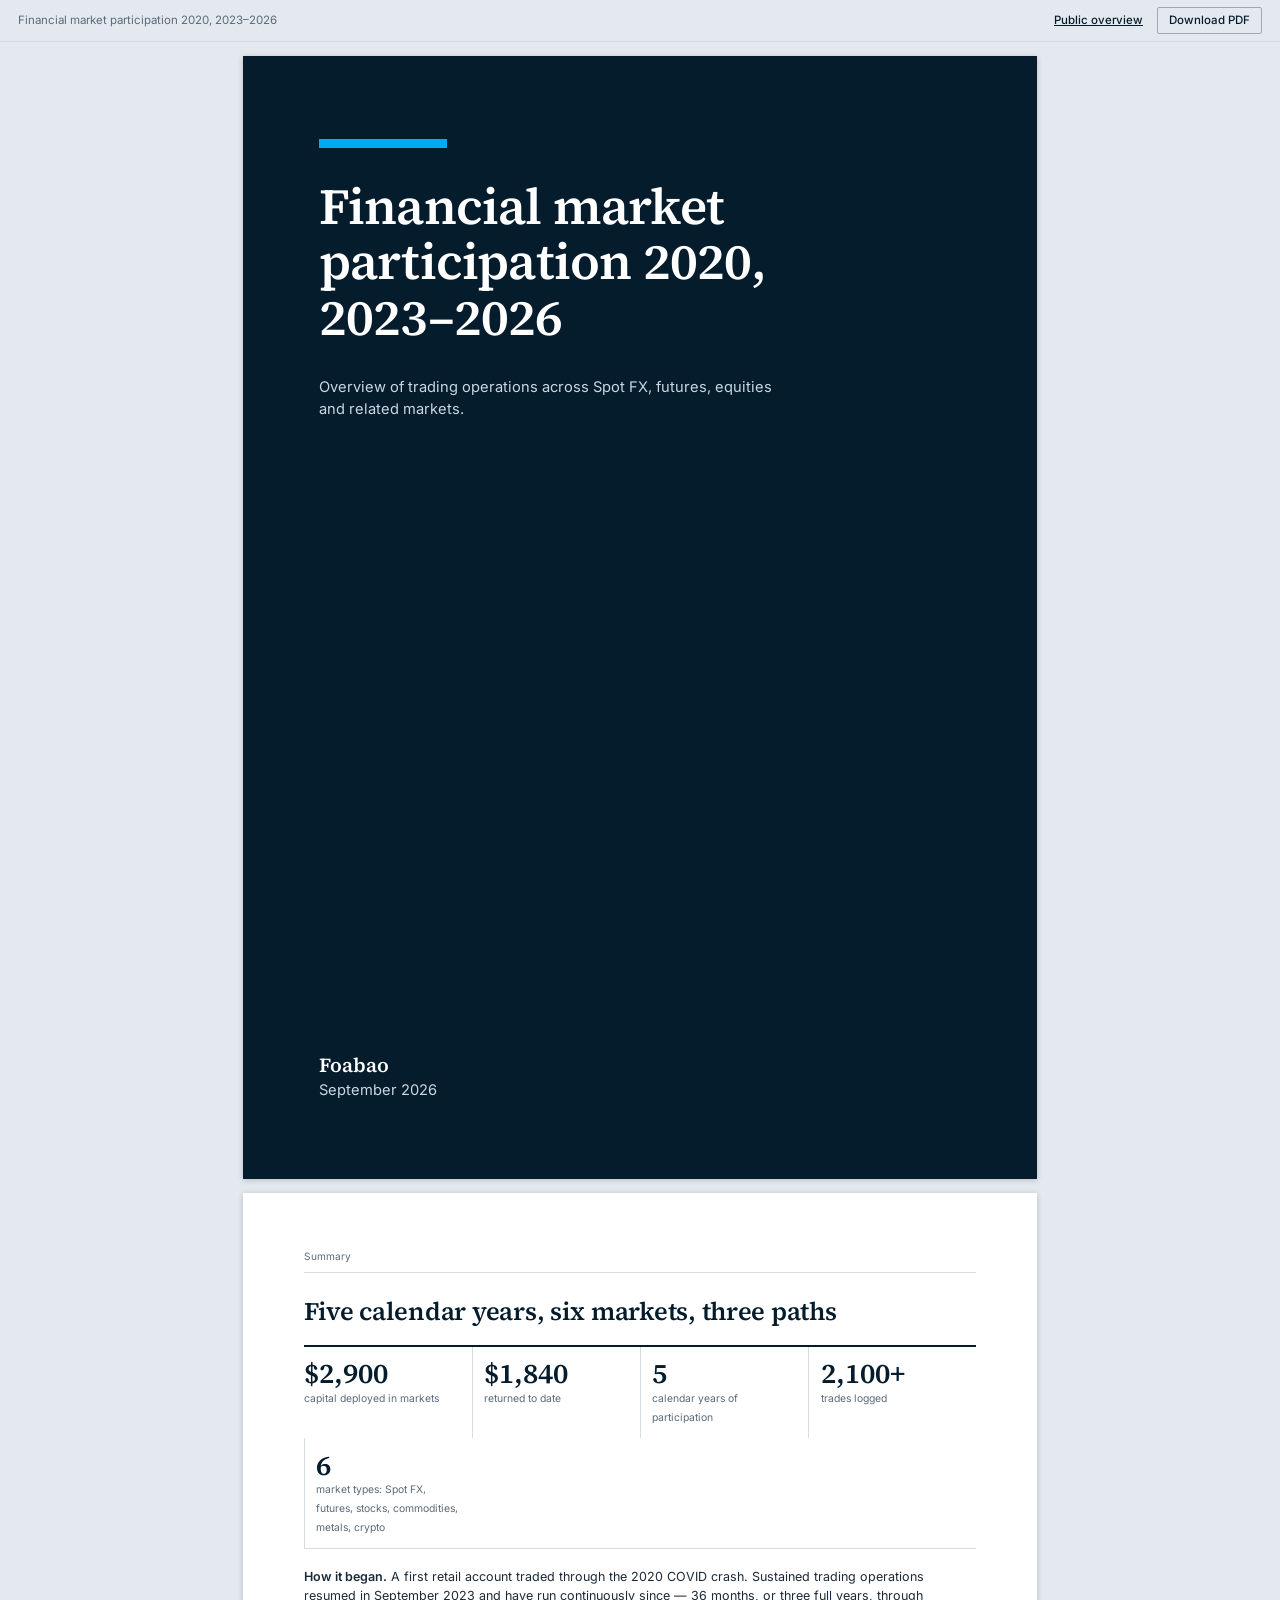
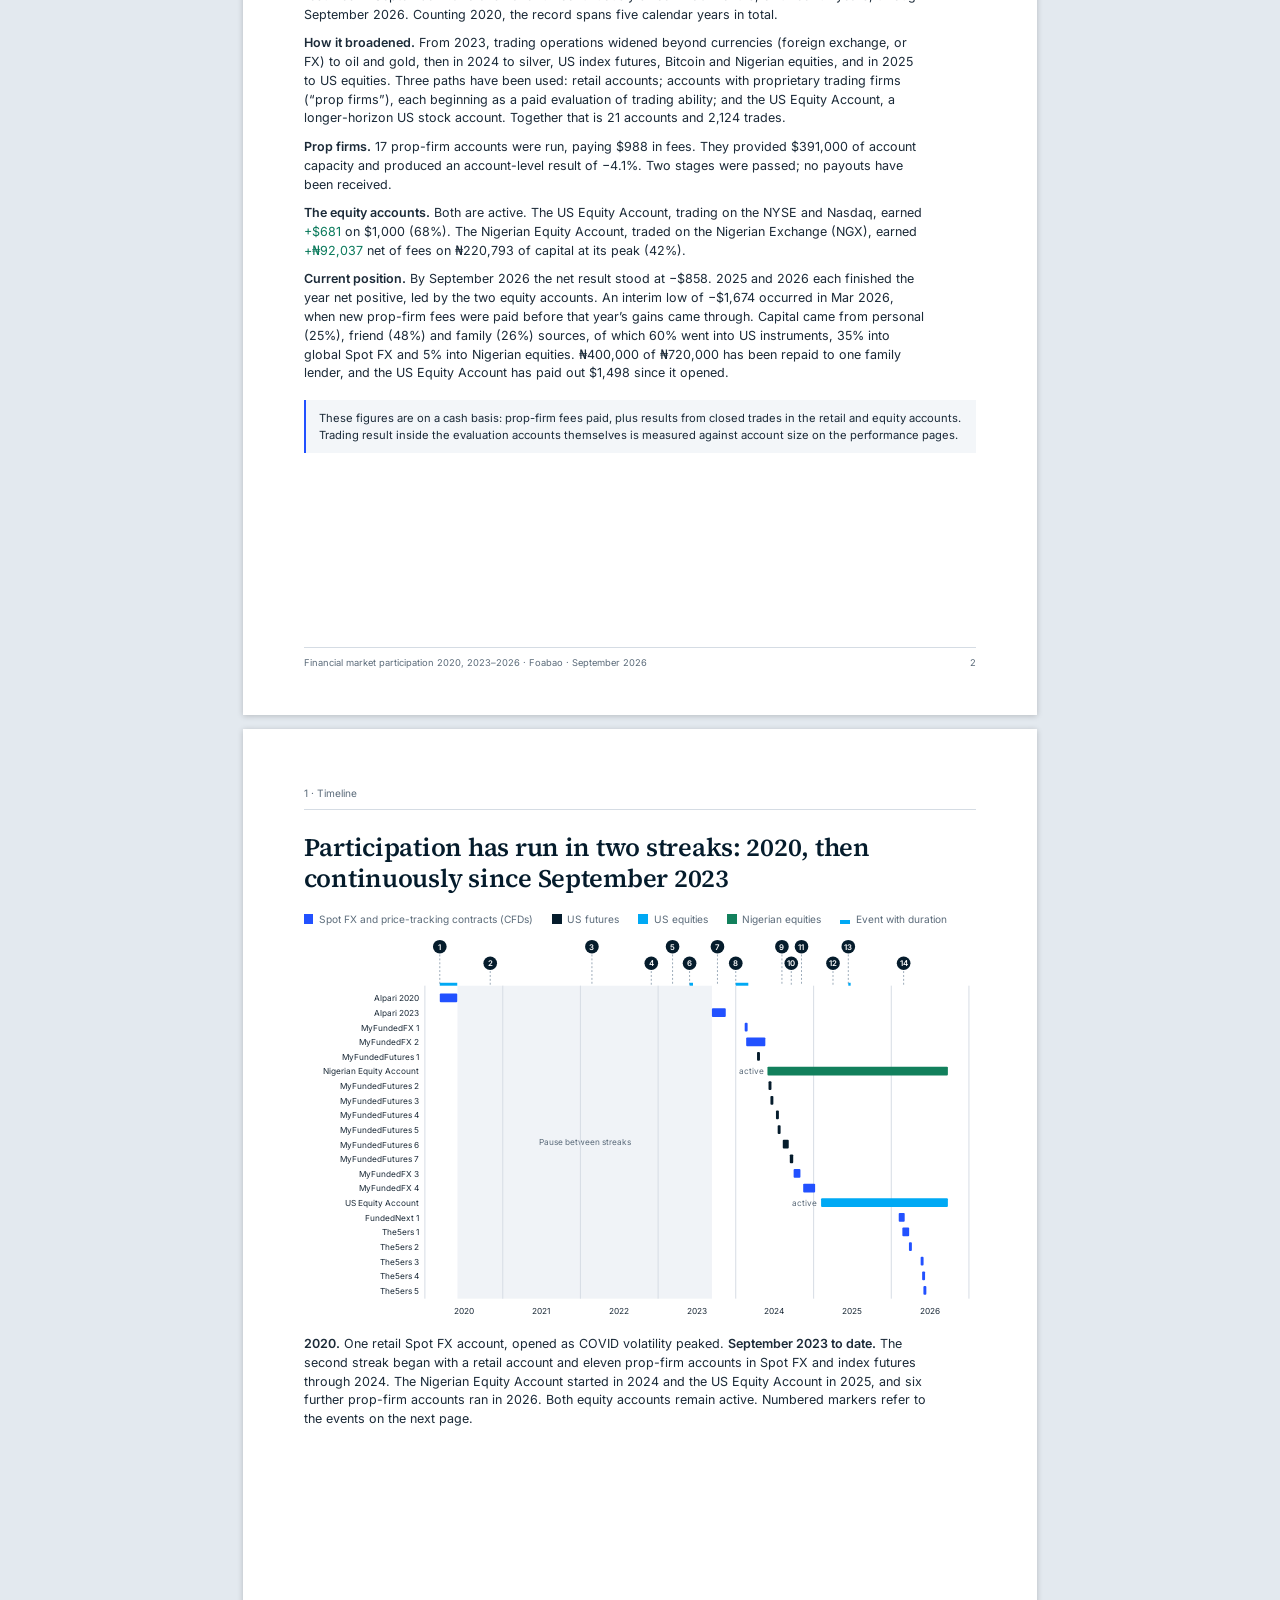
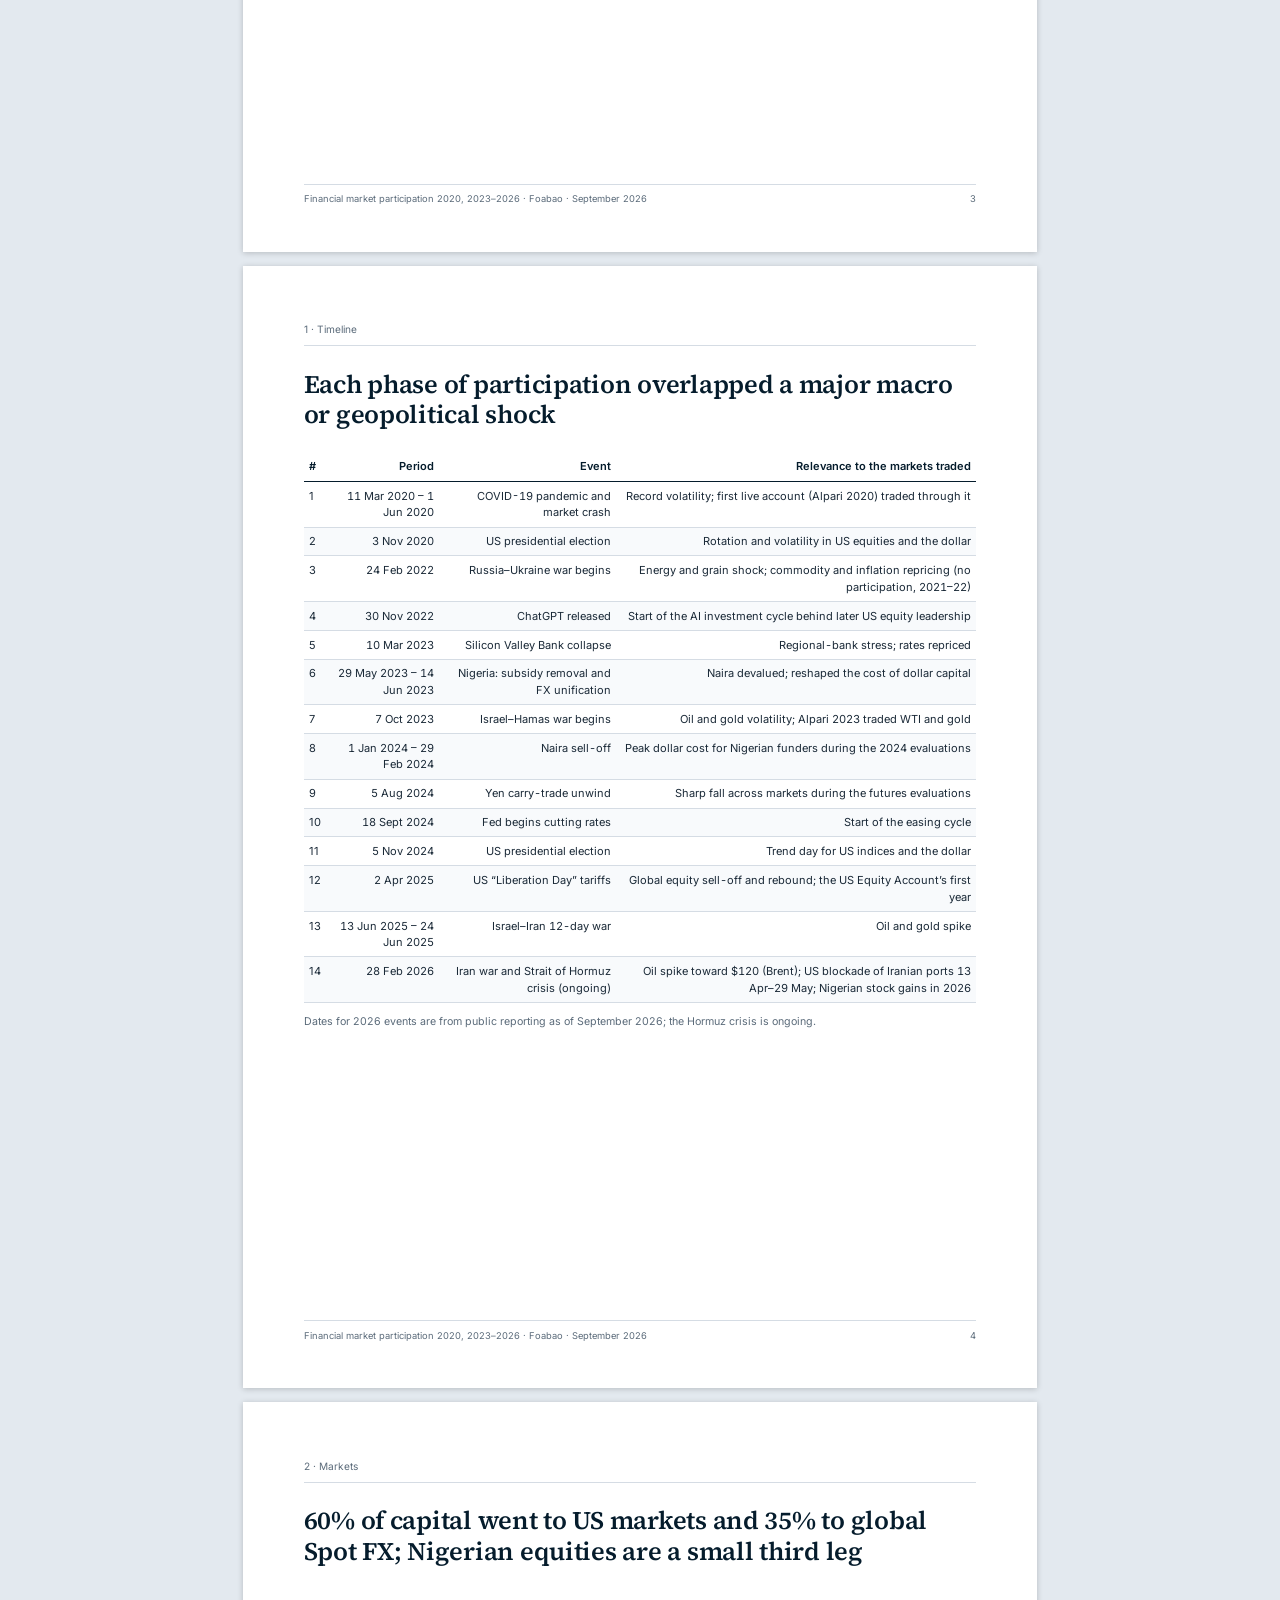
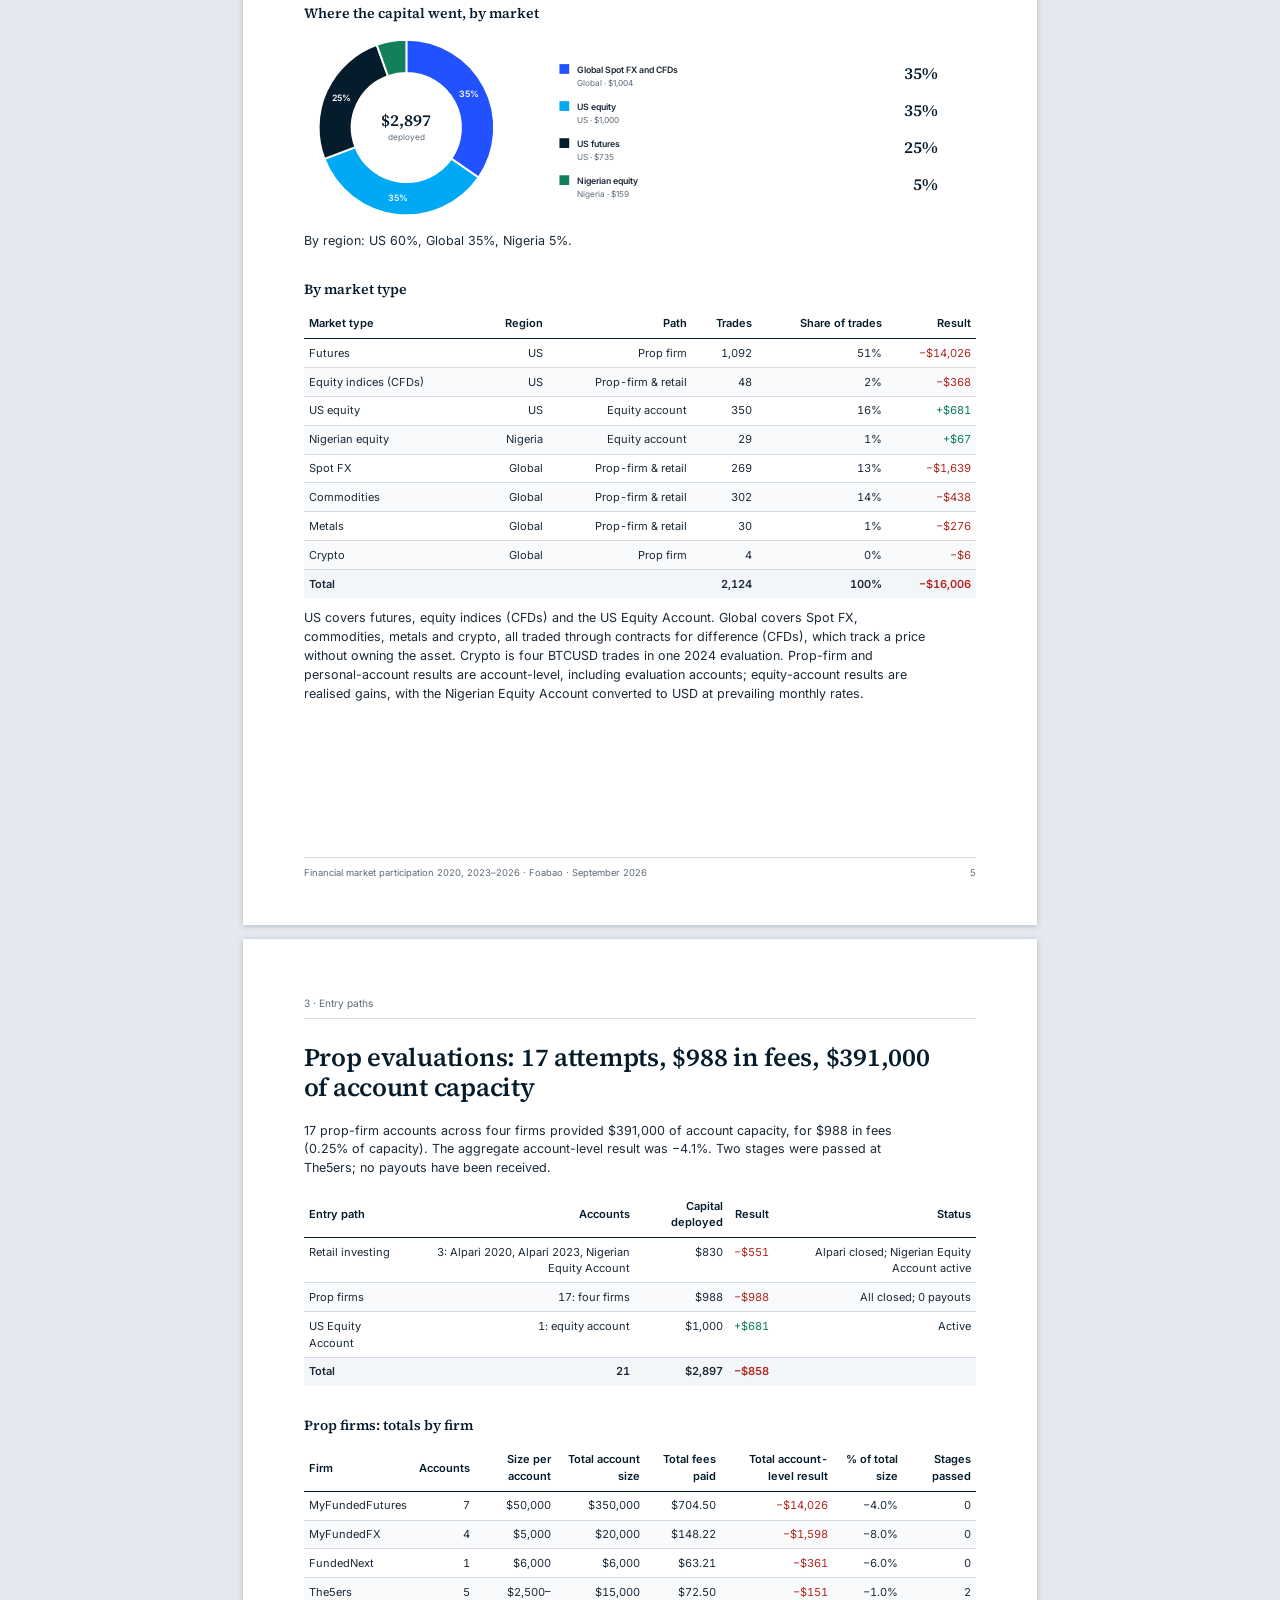
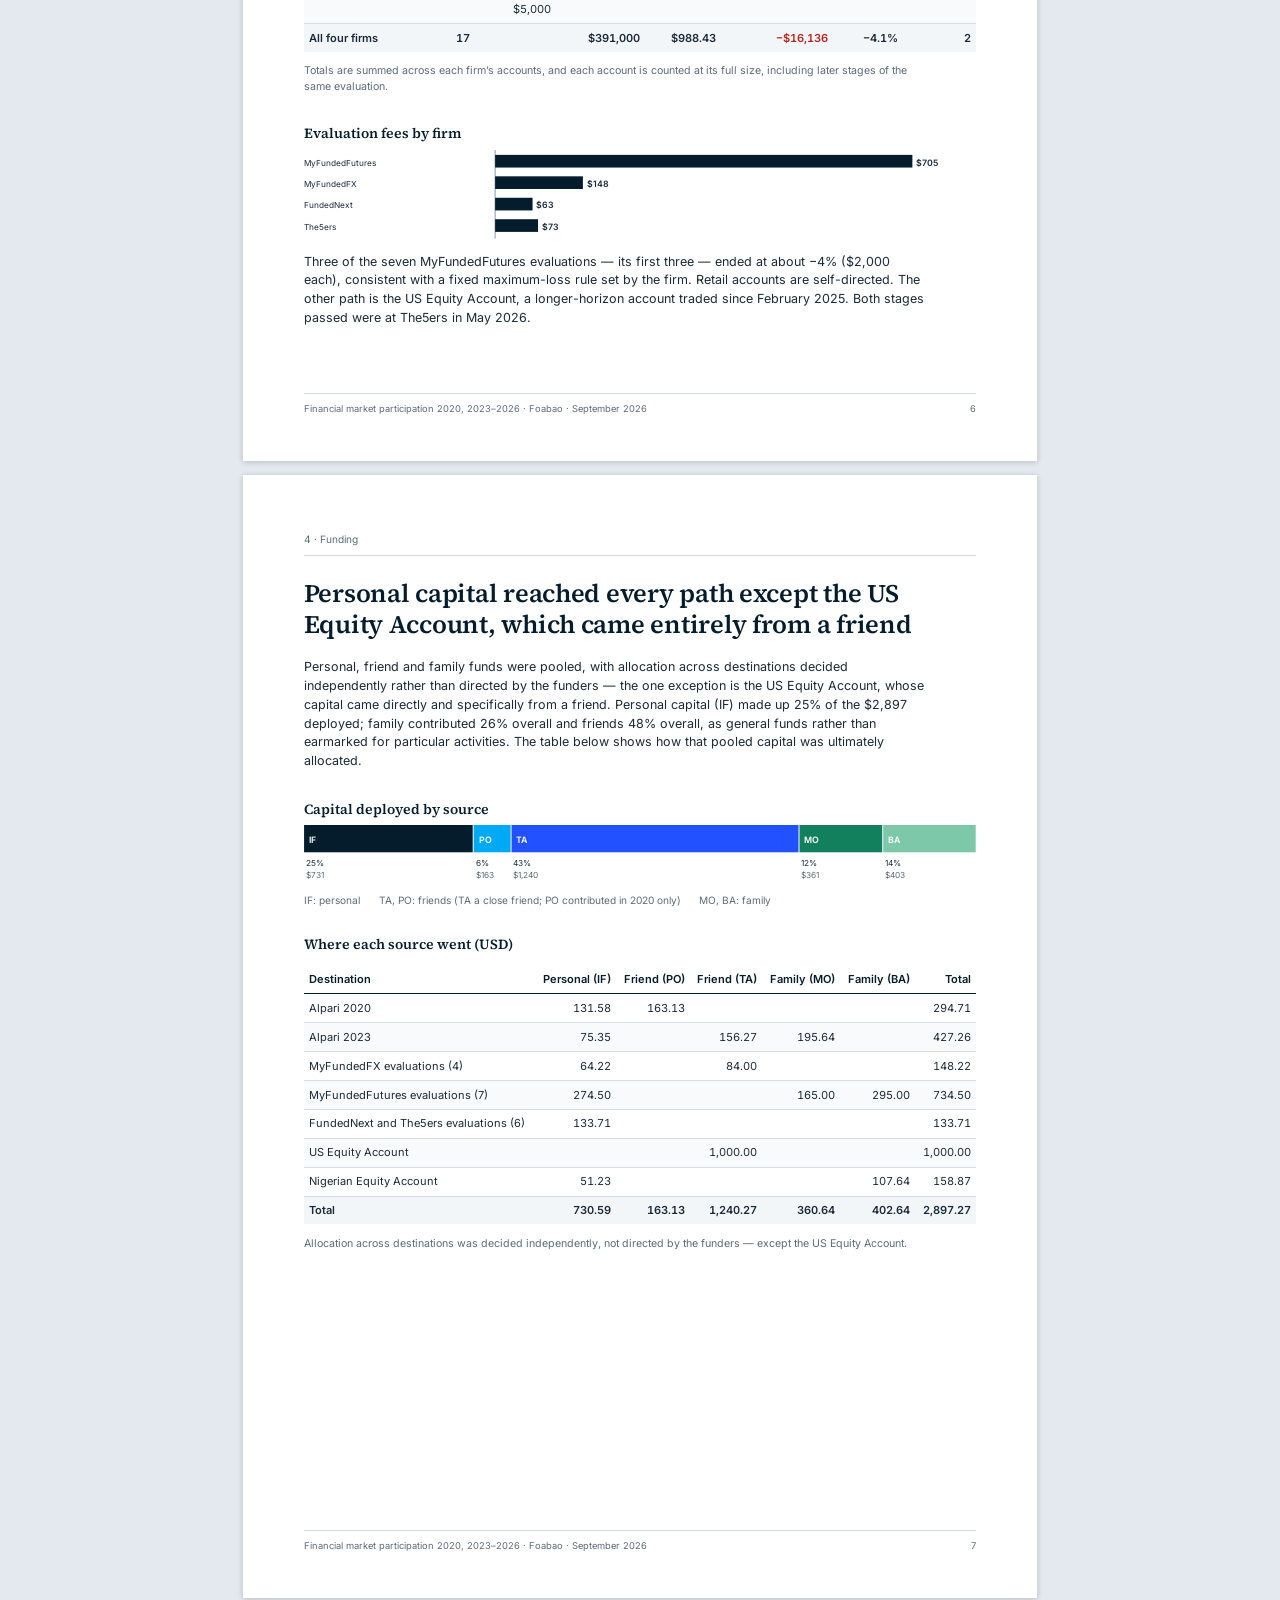
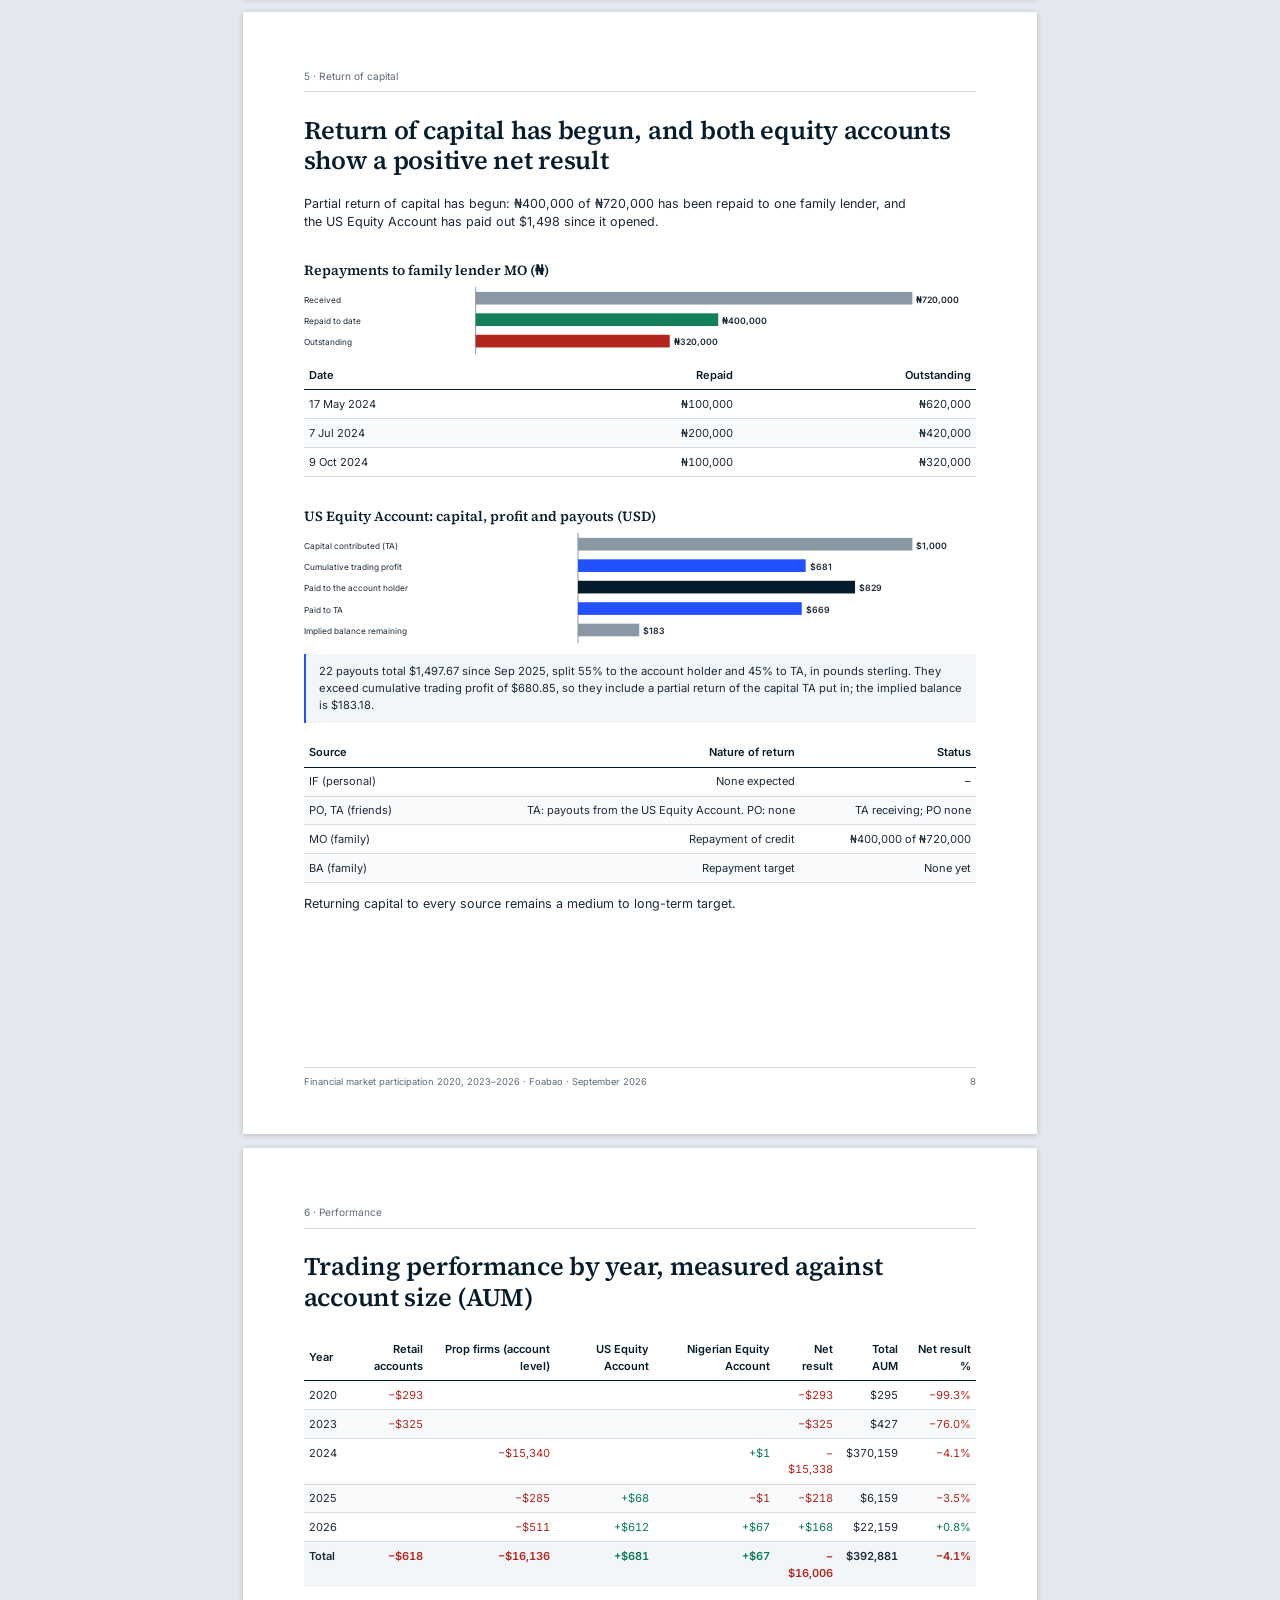
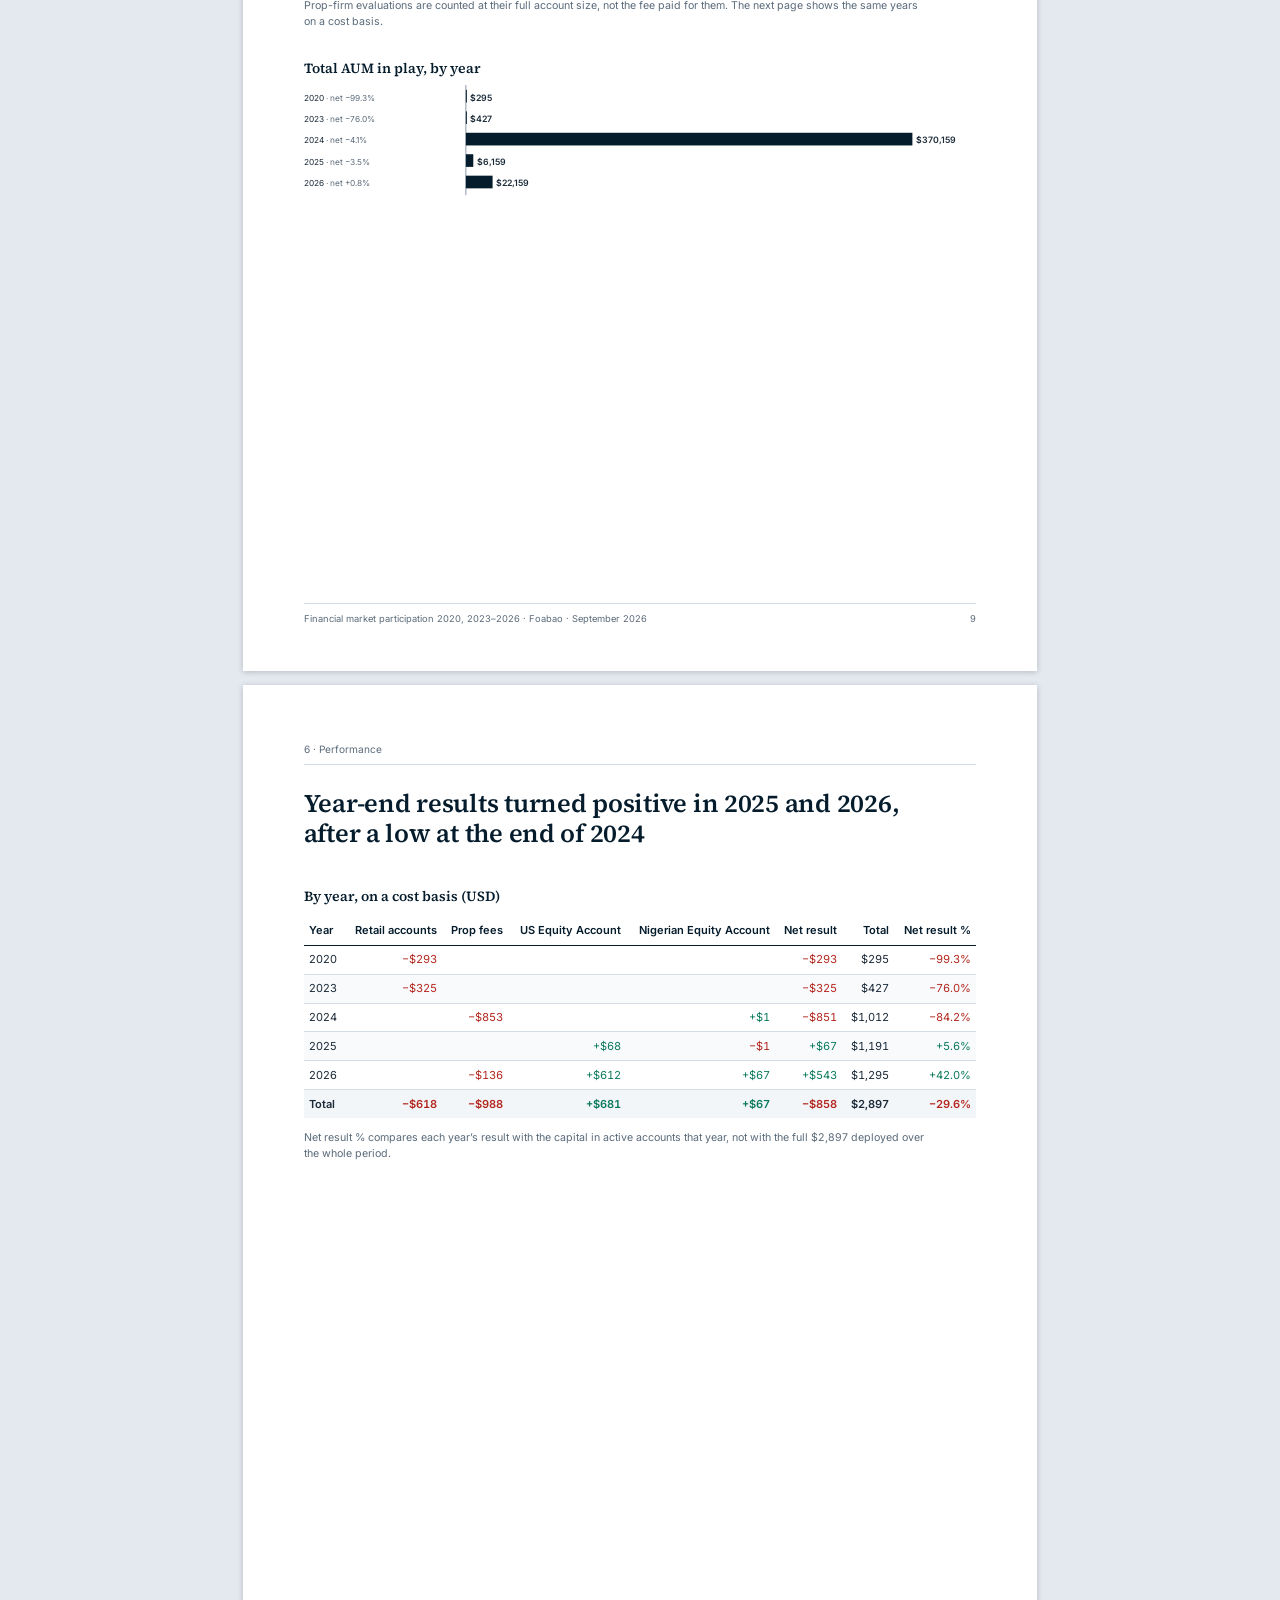
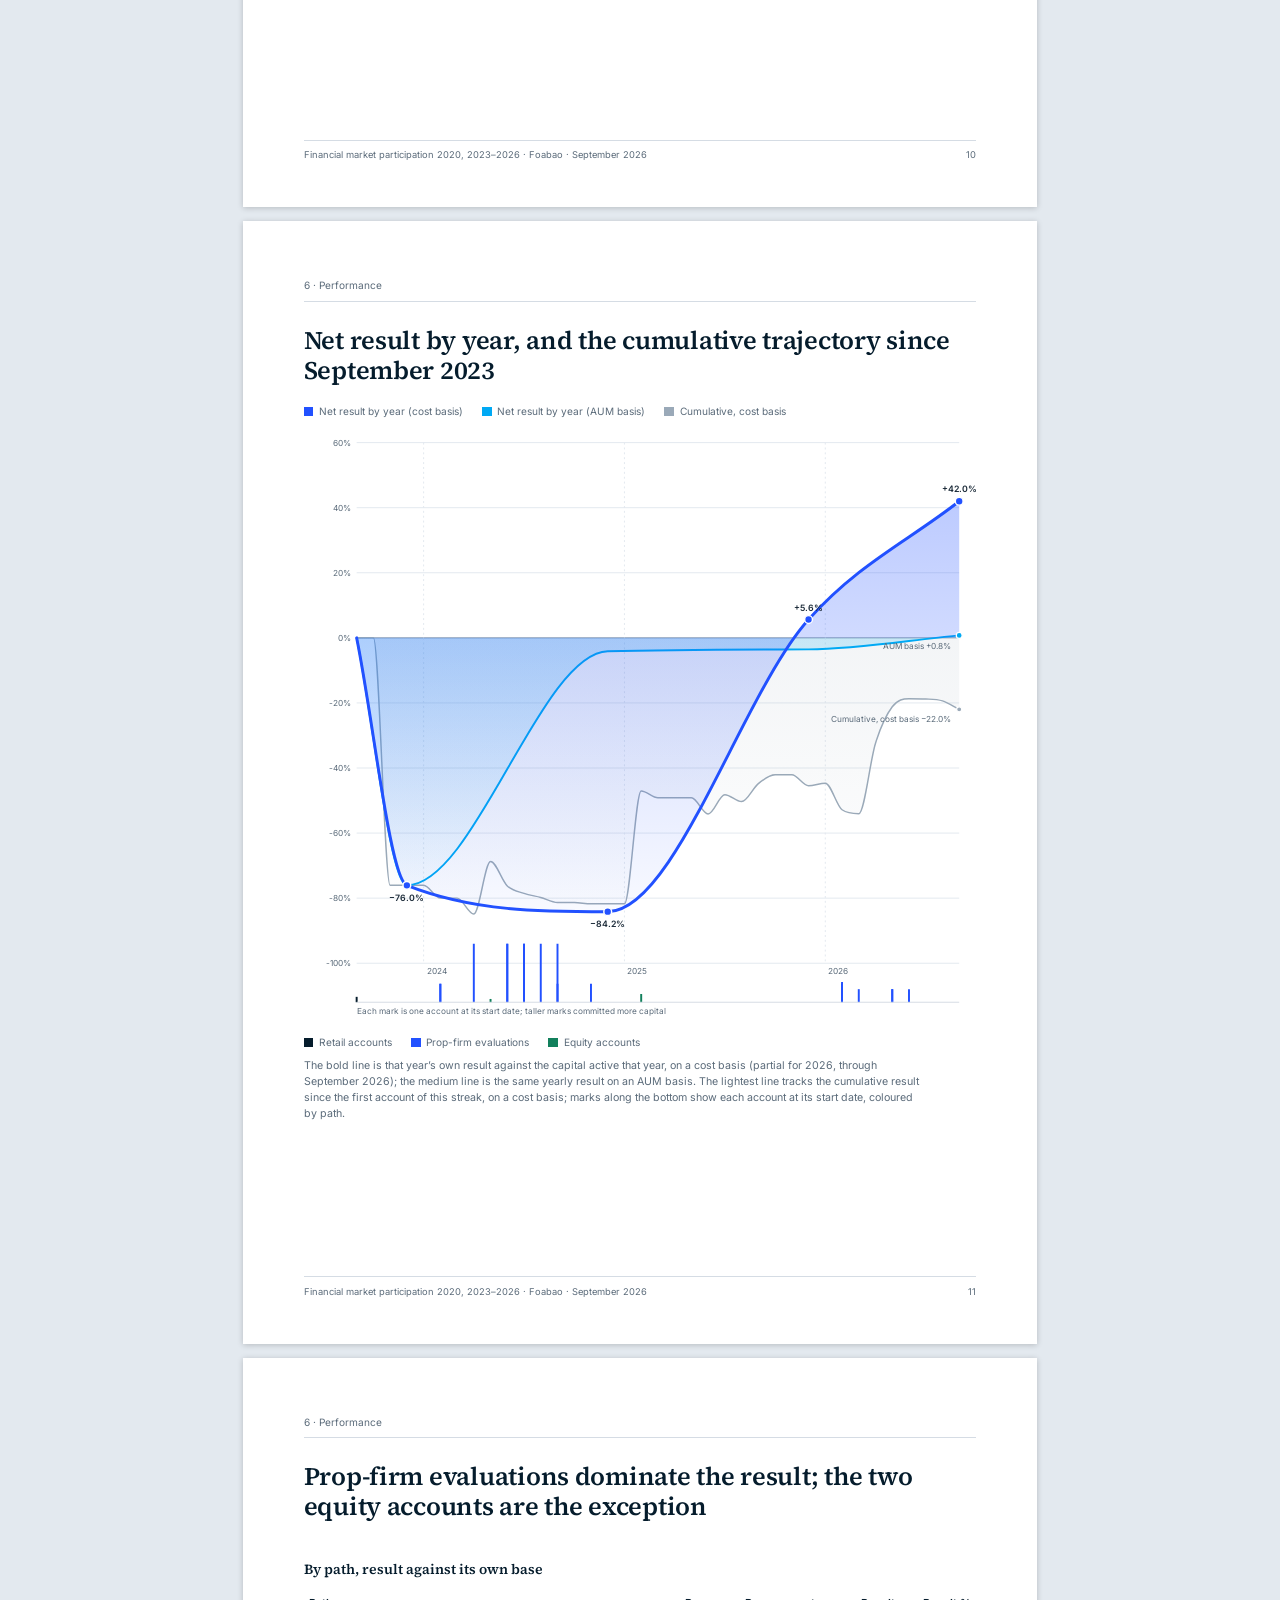
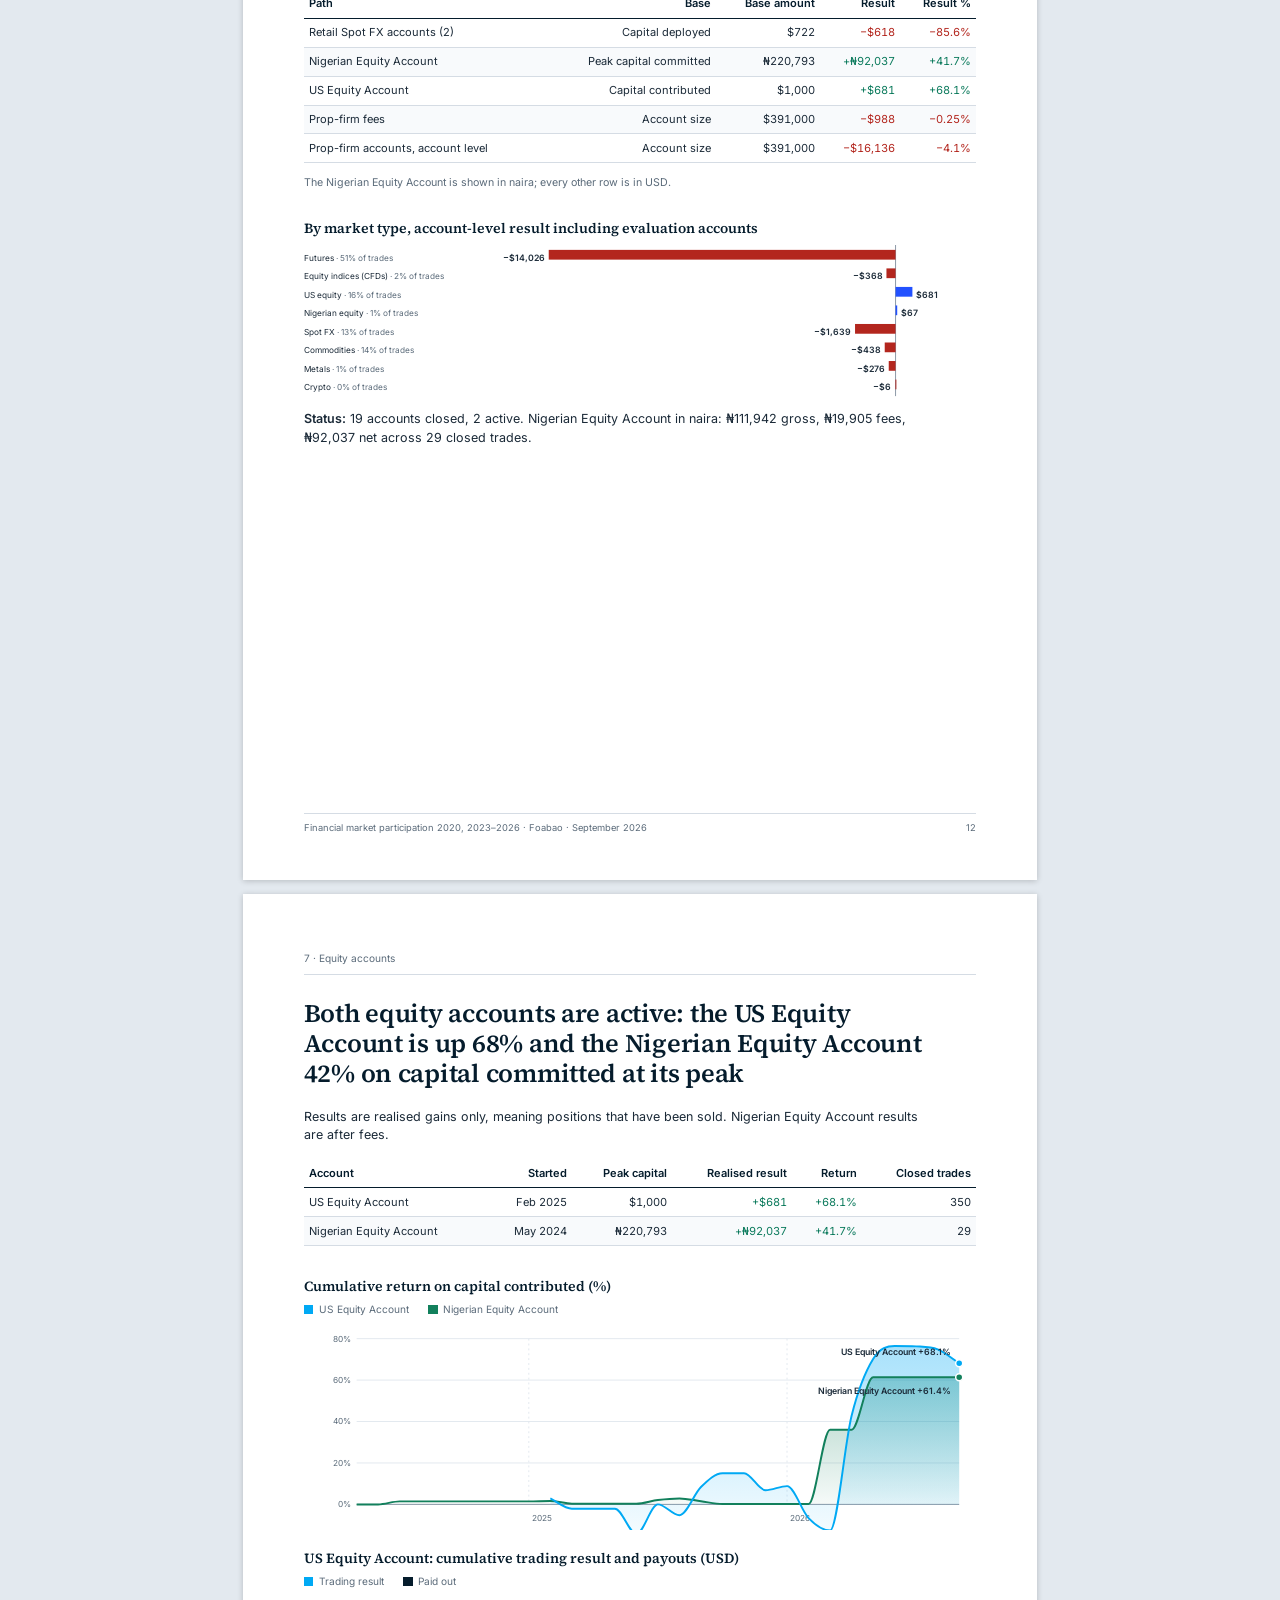
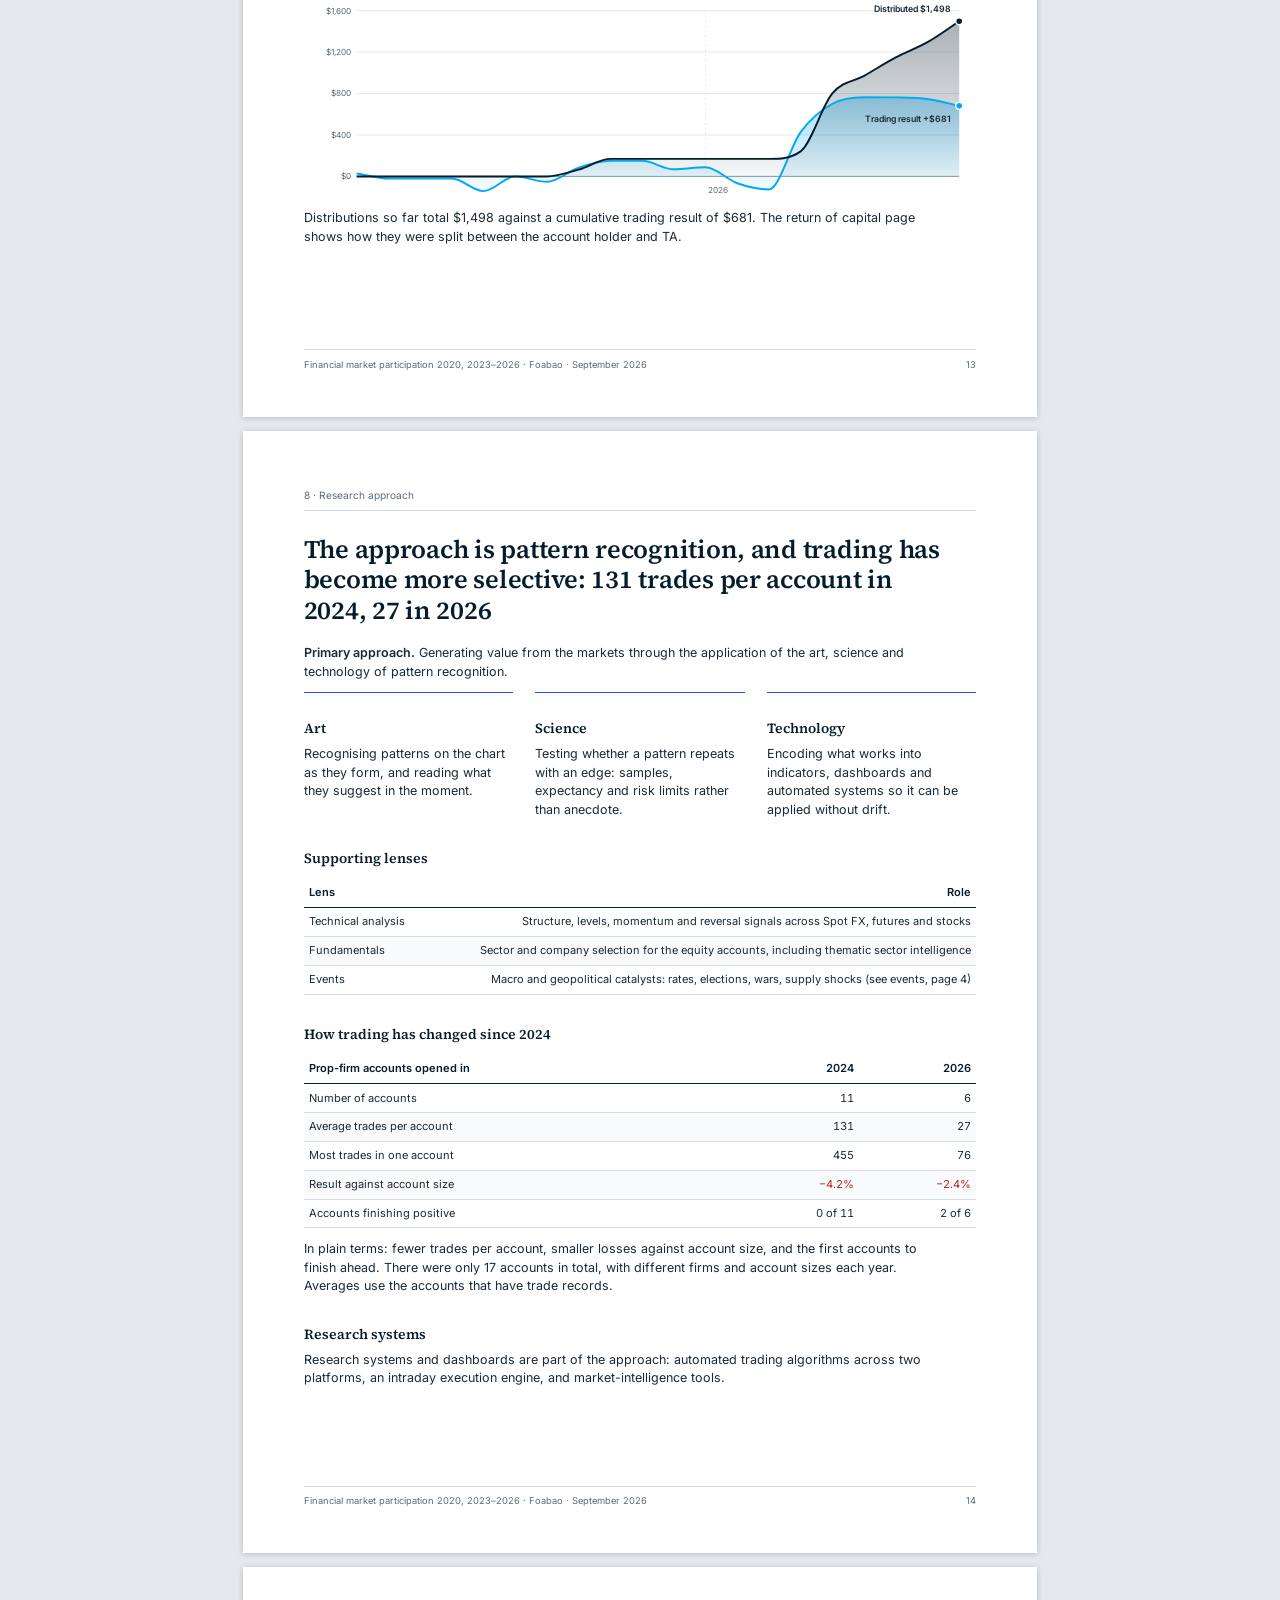
==== commit 26506d3c: "Update index.html v153" ====
--- a/index.html
+++ b/index.html
@@ -1,63 +1,66 @@
 <!doctype html><html lang="en"><head><meta charset="utf-8"><meta name="viewport" content="width=device-width,initial-scale=1"><title>Financial market participation 2020, 2023–2026 · Foabao</title><link rel="stylesheet" href="assets/report.css"><script>
 /* To change the name or date shown throughout the report, edit the two values below. */
 var REPORT={name:"Foabao",date:"September 2026"};
-</script></head><body><div class="bar"><span>Financial market participation 2020, 2023–2026</span><span style="display:flex;gap:14px;align-items:center"><a href="overview.html" style="border:none;padding:0;text-decoration:underline">Public overview</a><a href="Foabao-Financial-Market-Participation-2020-2026.pdf" download data-pdf-name="Foabao">Download PDF</a></span></div><section class="page cover"><div><div class="rule"></div><h1>Financial market participation 2020, 2023–2026</h1><p>Overview of activity across FX, futures, equities and related markets.</p></div><div><div class="who" data-name>Foabao</div><p>September 2026</p></div></section>
-<section class="page"><div class="hd"><span>Summary</span></div><h2>Five calendar years, six markets, three paths</h2><div class="kpis"><div><b>$2,800+</b><span>capital deployed in markets</span></div><div><b>5</b><span>calendar years of participation</span></div><div><b>2,100+</b><span>trades logged</span></div><div><b>6</b><span>market types: FX, futures, stocks, commodities, metals, crypto</span></div></div>
-<p><b>How it began.</b> A first personal account traded through the 2020 COVID crash. Sustained activity resumed in September 2023 and has run continuously since — 36 months, or three full years, through September 2026. Counting 2020, the record spans five calendar years in total.</p>
-<p><b>How it broadened.</b> From 2023, activity widened beyond currencies (foreign exchange, or FX) to oil and gold, then in 2024 to silver, US index futures, Bitcoin and Nigerian equities, and in 2025 to US equities. Three paths have been used: personal accounts; accounts with proprietary trading firms (“prop firms”), each beginning as a paid evaluation of trading ability; and the US Equity Account, a longer-horizon US stock account. Together that is 19 accounts and 2,124 trades.</p>
-<p><b>Prop firms.</b> 15 prop-firm accounts were run, paying $1,016 in fees. They provided $291,000 of account capacity and produced an account-level result of −5.4%. Two stages were passed; no payouts have been received.</p>
+</script></head><body><div class="bar"><span>Financial market participation 2020, 2023–2026</span><span style="display:flex;gap:14px;align-items:center"><a href="overview.html" style="border:none;padding:0;text-decoration:underline">Public overview</a><a href="Foabao-Financial-Market-Participation-2020-2026.pdf" download data-pdf-name="Foabao">Download PDF</a></span></div><section class="page cover"><div><div class="rule"></div><h1>Financial market participation 2020, 2023–2026</h1><p>Overview of trading operations across Spot FX, futures, equities and related markets.</p></div><div><div class="who" data-name>Foabao</div><p>September 2026</p></div></section>
+<section class="page"><div class="hd"><span>Summary</span></div><h2>Five calendar years, six markets, three paths</h2><div class="kpis n5"><div><b>$2,900</b><span>capital deployed in markets</span></div><div><b>$1,840</b><span>returned to date</span></div><div><b>5</b><span>calendar years of participation</span></div><div><b>2,100+</b><span>trades logged</span></div><div><b>6</b><span>market types: Spot FX, futures, stocks, commodities, metals, crypto</span></div></div>
+<p><b>How it began.</b> A first retail account traded through the 2020 COVID crash. Sustained trading operations resumed in September 2023 and have run continuously since — 36 months, or three full years, through September 2026. Counting 2020, the record spans five calendar years in total.</p>
+<p><b>How it broadened.</b> From 2023, trading operations widened beyond currencies (foreign exchange, or FX) to oil and gold, then in 2024 to silver, US index futures, Bitcoin and Nigerian equities, and in 2025 to US equities. Three paths have been used: retail accounts; accounts with proprietary trading firms (“prop firms”), each beginning as a paid evaluation of trading ability; and the US Equity Account, a longer-horizon US stock account. Together that is 21 accounts and 2,124 trades.</p>
+<p><b>Prop firms.</b> 17 prop-firm accounts were run, paying $988 in fees. They provided $391,000 of account capacity and produced an account-level result of −4.1%. Two stages were passed; no payouts have been received.</p>
 <p><b>The equity accounts.</b> Both are active. The US Equity Account, trading on the NYSE and Nasdaq, earned <span class="pos">+$681</span> on $1,000 (68%). The Nigerian Equity Account, traded on the Nigerian Exchange (NGX), earned <span class="pos">+₦92,037</span> net of fees on ₦220,793 of capital at its peak (42%).</p>
-<p><b>Current position.</b> By September 2026 the net result stood at −$886. 2025 and 2026 each finished the year net positive, led by the two equity accounts. An interim low of −$1,702 occurred in Mar 2026, when new prop-firm fees were paid before that year’s gains came through. Capital came from personal (25%), friend (48%) and family (26%) sources, of which 60% went into US instruments, 35% into global FX and 5% into Nigerian equities. ₦400,000 of ₦720,000 has been repaid to one family lender, and the US Equity Account has paid out $1,458 since it opened.</p>
-<div class="note">Figures reflect money that actually moved: prop-firm fees paid, and results from closed trades in personal accounts and the two equity accounts. Evaluation-account profit and loss, which stayed inside the evaluation and was never received, is reported separately as a memo item.</div><div class="ft"><span>Financial market participation 2020, 2023–2026 · <span data-name>Foabao</span> · <span data-date>September 2026</span></span><span>2</span></div></section>
-<section class="page"><div class="hd"><span>1 · Timeline</span></div><h2>Participation has run in two streaks: 2020, then continuously since September 2023</h2><div class="lg"><span><i style="background:#2251FF"></i>Spot FX and price-tracking contracts (CFDs)</span><span><i style="background:#051C2C"></i>US futures</span><span><i style="background:#00A9F4"></i>US equities</span><span><i style="background:#12805C"></i>Nigerian equities</span><span><i style="background:#00A9F4;height:1mm"></i>Event with duration</span></div><svg viewBox="0 0 690 365" role="img"><rect x="157.38834571763786" y="52" width="260.9964802502933" height="291" fill="#F0F3F7"/><text x="287.88658584278454" y="200.5" text-anchor="middle" class="l m">Pause between streaks</text><line x1="124" x2="124" y1="52" y2="343" stroke="#D5DCE4"/><text x="163.71685569026204" y="359" text-anchor="middle" class="l">2020</text><line x1="203.8701603441533" x2="203.8701603441533" y1="52" y2="343" stroke="#D5DCE4"/><text x="243.3687915526007" y="359" text-anchor="middle" class="l">2021</text><line x1="283.522096206492" x2="283.522096206492" y1="52" y2="343" stroke="#D5DCE4"/><text x="323.0207274149394" y="359" text-anchor="middle" class="l">2022</text><line x1="363.1740320688307" x2="363.1740320688307" y1="52" y2="343" stroke="#D5DCE4"/><text x="402.67266327727805" y="359" text-anchor="middle" class="l">2023</text><line x1="442.8259679311693" x2="442.8259679311693" y1="52" y2="343" stroke="#D5DCE4"/><text x="482.54282362143135" y="359" text-anchor="middle" class="l">2024</text><line x1="522.6961282753226" x2="522.6961282753226" y1="52" y2="343" stroke="#D5DCE4"/><text x="562.19475948377" y="359" text-anchor="middle" class="l">2025</text><line x1="602.3480641376614" x2="602.3480641376614" y1="52" y2="343" stroke="#D5DCE4"/><text x="641.8466953461087" y="359" text-anchor="middle" class="l">2026</text><line x1="682" x2="682" y1="52" y2="343" stroke="#D5DCE4"/><line x1="139.27571372702386" x2="139.27571372702386" y1="12" y2="52" stroke="#9AA9B8" stroke-dasharray="2 2"/><rect x="139.27571372702386" y="49" width="17.89440750879936" height="3" fill="#00A9F4"/><circle cx="139.27571372702386" cy="12" r="7" fill="#051C2C"/><text x="139.27571372702386" y="15" text-anchor="middle" class="v w" style="font-size:8px">1</text><line x1="190.99491591709034" x2="190.99491591709034" y1="29" y2="52" stroke="#9AA9B8" stroke-dasharray="2 2"/><circle cx="190.99491591709034" cy="29" r="7" fill="#051C2C"/><text x="190.99491591709034" y="32" text-anchor="middle" class="v w" style="font-size:8px">2</text><line x1="295.3062182244818" x2="295.3062182244818" y1="12" y2="52" stroke="#9AA9B8" stroke-dasharray="2 2"/><circle cx="295.3062182244818" cy="12" r="7" fill="#051C2C"/><text x="295.3062182244818" y="15" text-anchor="middle" class="v w" style="font-size:8px">3</text><line x1="356.19084865076263" x2="356.19084865076263" y1="29" y2="52" stroke="#9AA9B8" stroke-dasharray="2 2"/><circle cx="356.19084865076263" cy="29" r="7" fill="#051C2C"/><text x="356.19084865076263" y="32" text-anchor="middle" class="v w" style="font-size:8px">4</text><line x1="378.01329683222525" x2="378.01329683222525" y1="12" y2="52" stroke="#9AA9B8" stroke-dasharray="2 2"/><circle cx="378.01329683222525" cy="12" r="7" fill="#051C2C"/><text x="378.01329683222525" y="15" text-anchor="middle" class="v w" style="font-size:8px">5</text><line x1="395.4712553773954" x2="395.4712553773954" y1="29" y2="52" stroke="#9AA9B8" stroke-dasharray="2 2"/><rect x="395.4712553773954" y="49" width="3.491591709034026" height="3" fill="#00A9F4"/><circle cx="395.4712553773954" cy="29" r="7" fill="#051C2C"/><text x="395.4712553773954" y="32" text-anchor="middle" class="v w" style="font-size:8px">6</text><line x1="424.05866249511143" x2="424.05866249511143" y1="12" y2="52" stroke="#9AA9B8" stroke-dasharray="2 2"/><circle cx="424.05866249511143" cy="12" r="7" fill="#051C2C"/><text x="424.05866249511143" y="15" text-anchor="middle" class="v w" style="font-size:8px">7</text><line x1="442.8259679311693" x2="442.8259679311693" y1="29" y2="52" stroke="#9AA9B8" stroke-dasharray="2 2"/><rect x="442.8259679311693" y="49" width="12.875244427062967" height="3" fill="#00A9F4"/><circle cx="442.8259679311693" cy="29" r="7" fill="#051C2C"/><text x="442.8259679311693" y="32" text-anchor="middle" class="v w" style="font-size:8px">8</text><line x1="490.18068048494325" x2="490.18068048494325" y1="12" y2="52" stroke="#9AA9B8" stroke-dasharray="2 2"/><circle cx="490.18068048494325" cy="12" r="7" fill="#051C2C"/><text x="490.18068048494325" y="15" text-anchor="middle" class="v w" style="font-size:8px">9</text><line x1="499.7825576847868" x2="499.7825576847868" y1="29" y2="52" stroke="#9AA9B8" stroke-dasharray="2 2"/><circle cx="499.7825576847868" cy="29" r="7" fill="#051C2C"/><text x="499.7825576847868" y="32" text-anchor="middle" class="v w" style="font-size:8px">10</text><line x1="510.2573328118889" x2="510.2573328118889" y1="12" y2="52" stroke="#9AA9B8" stroke-dasharray="2 2"/><circle cx="510.2573328118889" cy="12" r="7" fill="#051C2C"/><text x="510.2573328118889" y="15" text-anchor="middle" class="v w" style="font-size:8px">11</text><line x1="542.5545561204538" x2="542.5545561204538" y1="29" y2="52" stroke="#9AA9B8" stroke-dasharray="2 2"/><circle cx="542.5545561204538" cy="29" r="7" fill="#051C2C"/><text x="542.5545561204538" y="32" text-anchor="middle" class="v w" style="font-size:8px">12</text><line x1="558.2667188111068" x2="558.2667188111068" y1="12" y2="52" stroke="#9AA9B8" stroke-dasharray="2 2"/><rect x="558.2667188111068" y="49" width="2.4004692999608324" height="3" fill="#00A9F4"/><circle cx="558.2667188111068" cy="12" r="7" fill="#051C2C"/><text x="558.2667188111068" y="15" text-anchor="middle" class="v w" style="font-size:8px">13</text><line x1="615.0050840829097" x2="615.0050840829097" y1="29" y2="52" stroke="#9AA9B8" stroke-dasharray="2 2"/><circle cx="615.0050840829097" cy="29" r="7" fill="#051C2C"/><text x="615.0050840829097" y="32" text-anchor="middle" class="v w" style="font-size:8px">14</text><text x="118" y="68" text-anchor="end" class="l">Alpari 2020</text><rect x="139.27571372702386" y="60" width="17.89440750879936" height="9" rx="1" fill="#2251FF"/><text x="118" y="83" text-anchor="end" class="l">Alpari 2023</text><rect x="418.3848259679312" y="75" width="14.18459131795072" height="9" rx="1" fill="#2251FF"/><text x="118" y="98" text-anchor="end" class="l">MyFundedFX 1</text><rect x="451.99139616738364" y="90" width="3" height="9" rx="1" fill="#2251FF"/><text x="118" y="113" text-anchor="end" class="l">MyFundedFX 2</text><rect x="453.51896754008607" y="105" width="19.640203363316402" height="9" rx="1" fill="#2251FF"/><text x="118" y="128" text-anchor="end" class="l">MyFundedFutures 1</text><rect x="464.648416112632" y="120" width="3" height="9" rx="1" fill="#051C2C"/><text x="118" y="143" text-anchor="end" class="l">Nigerian Equity Account</text><rect x="475.3414157215487" y="135" width="185.05436057880326" height="9" rx="1" fill="#12805C"/><text x="471.3414157215487" y="143" text-anchor="end" class="l m">active</text><text x="118" y="158" text-anchor="end" class="l">MyFundedFutures 2</text><rect x="476.4325381306218" y="150" width="3" height="9" rx="1" fill="#051C2C"/><text x="118" y="173" text-anchor="end" class="l">MyFundedFutures 3</text><rect x="478.3965584669534" y="165" width="3" height="9" rx="1" fill="#051C2C"/><text x="118" y="188" text-anchor="end" class="l">MyFundedFutures 4</text><rect x="484.0703949941338" y="180" width="13.093468908877583" height="9" rx="1" fill="#051C2C"/><text x="118" y="203" text-anchor="end" class="l">MyFundedFutures 5</text><rect x="498.2549863120845" y="195" width="3.491591709033969" height="9" rx="1" fill="#051C2C"/><text x="118" y="218" text-anchor="end" class="l">MyFundedFX 3</text><rect x="502.18302698474776" y="210" width="6.983183418068052" height="9" rx="1" fill="#2251FF"/><text x="118" y="233" text-anchor="end" class="l">MyFundedFX 4</text><rect x="512.0031286664059" y="225" width="12.220570981619176" height="9" rx="1" fill="#2251FF"/><text x="118" y="248" text-anchor="end" class="l">US Equity Account</text><rect x="530.3339851388346" y="240" width="130.06179116151736" height="9" rx="1" fill="#00A9F4"/><text x="526.3339851388346" y="248" text-anchor="end" class="l m">active</text><text x="118" y="263" text-anchor="end" class="l">FundedNext 1</text><rect x="609.9859210011732" y="255" width="6.110285490809474" height="9" rx="1" fill="#2251FF"/><text x="118" y="278" text-anchor="end" class="l">The5ers 1</text><rect x="613.6957371920219" y="270" width="3.2733672272195236" height="9" rx="1" fill="#2251FF"/><text x="118" y="293" text-anchor="end" class="l">The5ers 2</text><rect x="620.4606961282753" y="285" width="3" height="9" rx="1" fill="#2251FF"/><text x="118" y="308" text-anchor="end" class="l">The5ers 3</text><rect x="632.4630426280798" y="300" width="3" height="9" rx="1" fill="#2251FF"/><text x="118" y="323" text-anchor="end" class="l">The5ers 4</text><rect x="633.9906140007822" y="315" width="3" height="9" rx="1" fill="#2251FF"/><text x="118" y="338" text-anchor="end" class="l">The5ers 5</text><rect x="635.2999608916699" y="330" width="3" height="9" rx="1" fill="#2251FF"/></svg>
-<p style="margin-top:4mm"><b>2020.</b> One personal FX account, opened as COVID volatility peaked. <b>September 2023 to date.</b> The second streak began with a personal account and nine prop-firm accounts in FX and index futures through 2024. The Nigerian Equity Account started in 2024 and the US Equity Account in 2025, and six further prop-firm accounts ran in 2026. Both equity accounts remain active. Numbered markers refer to the events on the next page.</p><div class="ft"><span>Financial market participation 2020, 2023–2026 · <span data-name>Foabao</span> · <span data-date>September 2026</span></span><span>3</span></div></section>
+<p><b>Current position.</b> By September 2026 the net result stood at −$858. 2025 and 2026 each finished the year net positive, led by the two equity accounts. An interim low of −$1,674 occurred in Mar 2026, when new prop-firm fees were paid before that year’s gains came through. Capital came from personal (25%), friend (48%) and family (26%) sources, of which 60% went into US instruments, 35% into global Spot FX and 5% into Nigerian equities. ₦400,000 of ₦720,000 has been repaid to one family lender, and the US Equity Account has paid out $1,498 since it opened.</p>
+<div class="note">These figures are on a cash basis: prop-firm fees paid, plus results from closed trades in the retail and equity accounts. Trading result inside the evaluation accounts themselves is measured against account size on the performance pages.</div><div class="ft"><span>Financial market participation 2020, 2023–2026 · <span data-name>Foabao</span> · <span data-date>September 2026</span></span><span>2</span></div></section>
+<section class="page"><div class="hd"><span>1 · Timeline</span></div><h2>Participation has run in two streaks: 2020, then continuously since September 2023</h2><div class="lg"><span><i style="background:#2251FF"></i>Spot FX and price-tracking contracts (CFDs)</span><span><i style="background:#051C2C"></i>US futures</span><span><i style="background:#00A9F4"></i>US equities</span><span><i style="background:#12805C"></i>Nigerian equities</span><span><i style="background:#00A9F4;height:1mm"></i>Event with duration</span></div><svg viewBox="0 0 690 395" role="img"><rect x="157.38834571763786" y="52" width="260.9964802502933" height="321" fill="#F0F3F7"/><text x="287.88658584278454" y="215.5" text-anchor="middle" class="l m">Pause between streaks</text><line x1="124" x2="124" y1="52" y2="373" stroke="#D5DCE4"/><text x="163.71685569026204" y="389" text-anchor="middle" class="l">2020</text><line x1="203.8701603441533" x2="203.8701603441533" y1="52" y2="373" stroke="#D5DCE4"/><text x="243.3687915526007" y="389" text-anchor="middle" class="l">2021</text><line x1="283.522096206492" x2="283.522096206492" y1="52" y2="373" stroke="#D5DCE4"/><text x="323.0207274149394" y="389" text-anchor="middle" class="l">2022</text><line x1="363.1740320688307" x2="363.1740320688307" y1="52" y2="373" stroke="#D5DCE4"/><text x="402.67266327727805" y="389" text-anchor="middle" class="l">2023</text><line x1="442.8259679311693" x2="442.8259679311693" y1="52" y2="373" stroke="#D5DCE4"/><text x="482.54282362143135" y="389" text-anchor="middle" class="l">2024</text><line x1="522.6961282753226" x2="522.6961282753226" y1="52" y2="373" stroke="#D5DCE4"/><text x="562.19475948377" y="389" text-anchor="middle" class="l">2025</text><line x1="602.3480641376614" x2="602.3480641376614" y1="52" y2="373" stroke="#D5DCE4"/><text x="641.8466953461087" y="389" text-anchor="middle" class="l">2026</text><line x1="682" x2="682" y1="52" y2="373" stroke="#D5DCE4"/><line x1="139.27571372702386" x2="139.27571372702386" y1="12" y2="52" stroke="#9AA9B8" stroke-dasharray="2 2"/><rect x="139.27571372702386" y="49" width="17.89440750879936" height="3" fill="#00A9F4"/><circle cx="139.27571372702386" cy="12" r="7" fill="#051C2C"/><text x="139.27571372702386" y="15" text-anchor="middle" class="v w" style="font-size:8px">1</text><line x1="190.99491591709034" x2="190.99491591709034" y1="29" y2="52" stroke="#9AA9B8" stroke-dasharray="2 2"/><circle cx="190.99491591709034" cy="29" r="7" fill="#051C2C"/><text x="190.99491591709034" y="32" text-anchor="middle" class="v w" style="font-size:8px">2</text><line x1="295.3062182244818" x2="295.3062182244818" y1="12" y2="52" stroke="#9AA9B8" stroke-dasharray="2 2"/><circle cx="295.3062182244818" cy="12" r="7" fill="#051C2C"/><text x="295.3062182244818" y="15" text-anchor="middle" class="v w" style="font-size:8px">3</text><line x1="356.19084865076263" x2="356.19084865076263" y1="29" y2="52" stroke="#9AA9B8" stroke-dasharray="2 2"/><circle cx="356.19084865076263" cy="29" r="7" fill="#051C2C"/><text x="356.19084865076263" y="32" text-anchor="middle" class="v w" style="font-size:8px">4</text><line x1="378.01329683222525" x2="378.01329683222525" y1="12" y2="52" stroke="#9AA9B8" stroke-dasharray="2 2"/><circle cx="378.01329683222525" cy="12" r="7" fill="#051C2C"/><text x="378.01329683222525" y="15" text-anchor="middle" class="v w" style="font-size:8px">5</text><line x1="395.4712553773954" x2="395.4712553773954" y1="29" y2="52" stroke="#9AA9B8" stroke-dasharray="2 2"/><rect x="395.4712553773954" y="49" width="3.491591709034026" height="3" fill="#00A9F4"/><circle cx="395.4712553773954" cy="29" r="7" fill="#051C2C"/><text x="395.4712553773954" y="32" text-anchor="middle" class="v w" style="font-size:8px">6</text><line x1="424.05866249511143" x2="424.05866249511143" y1="12" y2="52" stroke="#9AA9B8" stroke-dasharray="2 2"/><circle cx="424.05866249511143" cy="12" r="7" fill="#051C2C"/><text x="424.05866249511143" y="15" text-anchor="middle" class="v w" style="font-size:8px">7</text><line x1="442.8259679311693" x2="442.8259679311693" y1="29" y2="52" stroke="#9AA9B8" stroke-dasharray="2 2"/><rect x="442.8259679311693" y="49" width="12.875244427062967" height="3" fill="#00A9F4"/><circle cx="442.8259679311693" cy="29" r="7" fill="#051C2C"/><text x="442.8259679311693" y="32" text-anchor="middle" class="v w" style="font-size:8px">8</text><line x1="490.18068048494325" x2="490.18068048494325" y1="12" y2="52" stroke="#9AA9B8" stroke-dasharray="2 2"/><circle cx="490.18068048494325" cy="12" r="7" fill="#051C2C"/><text x="490.18068048494325" y="15" text-anchor="middle" class="v w" style="font-size:8px">9</text><line x1="499.7825576847868" x2="499.7825576847868" y1="29" y2="52" stroke="#9AA9B8" stroke-dasharray="2 2"/><circle cx="499.7825576847868" cy="29" r="7" fill="#051C2C"/><text x="499.7825576847868" y="32" text-anchor="middle" class="v w" style="font-size:8px">10</text><line x1="510.2573328118889" x2="510.2573328118889" y1="12" y2="52" stroke="#9AA9B8" stroke-dasharray="2 2"/><circle cx="510.2573328118889" cy="12" r="7" fill="#051C2C"/><text x="510.2573328118889" y="15" text-anchor="middle" class="v w" style="font-size:8px">11</text><line x1="542.5545561204538" x2="542.5545561204538" y1="29" y2="52" stroke="#9AA9B8" stroke-dasharray="2 2"/><circle cx="542.5545561204538" cy="29" r="7" fill="#051C2C"/><text x="542.5545561204538" y="32" text-anchor="middle" class="v w" style="font-size:8px">12</text><line x1="558.2667188111068" x2="558.2667188111068" y1="12" y2="52" stroke="#9AA9B8" stroke-dasharray="2 2"/><rect x="558.2667188111068" y="49" width="2.4004692999608324" height="3" fill="#00A9F4"/><circle cx="558.2667188111068" cy="12" r="7" fill="#051C2C"/><text x="558.2667188111068" y="15" text-anchor="middle" class="v w" style="font-size:8px">13</text><line x1="615.0050840829097" x2="615.0050840829097" y1="29" y2="52" stroke="#9AA9B8" stroke-dasharray="2 2"/><circle cx="615.0050840829097" cy="29" r="7" fill="#051C2C"/><text x="615.0050840829097" y="32" text-anchor="middle" class="v w" style="font-size:8px">14</text><text x="118" y="68" text-anchor="end" class="l">Alpari 2020</text><rect x="139.27571372702386" y="60" width="17.89440750879936" height="9" rx="1" fill="#2251FF"/><text x="118" y="83" text-anchor="end" class="l">Alpari 2023</text><rect x="418.3848259679312" y="75" width="14.18459131795072" height="9" rx="1" fill="#2251FF"/><text x="118" y="98" text-anchor="end" class="l">MyFundedFX 1</text><rect x="451.99139616738364" y="90" width="3" height="9" rx="1" fill="#2251FF"/><text x="118" y="113" text-anchor="end" class="l">MyFundedFX 2</text><rect x="453.51896754008607" y="105" width="19.640203363316402" height="9" rx="1" fill="#2251FF"/><text x="118" y="128" text-anchor="end" class="l">MyFundedFutures 1</text><rect x="464.648416112632" y="120" width="3" height="9" rx="1" fill="#051C2C"/><text x="118" y="143" text-anchor="end" class="l">Nigerian Equity Account</text><rect x="475.3414157215487" y="135" width="185.05436057880326" height="9" rx="1" fill="#12805C"/><text x="471.3414157215487" y="143" text-anchor="end" class="l m">active</text><text x="118" y="158" text-anchor="end" class="l">MyFundedFutures 2</text><rect x="476.4325381306218" y="150" width="3" height="9" rx="1" fill="#051C2C"/><text x="118" y="173" text-anchor="end" class="l">MyFundedFutures 3</text><rect x="478.3965584669534" y="165" width="3" height="9" rx="1" fill="#051C2C"/><text x="118" y="188" text-anchor="end" class="l">MyFundedFutures 4</text><rect x="484.0703949941338" y="180" width="3" height="9" rx="1" fill="#051C2C"/><text x="118" y="203" text-anchor="end" class="l">MyFundedFutures 5</text><rect x="485.81619084865076" y="195" width="3" height="9" rx="1" fill="#051C2C"/><text x="118" y="218" text-anchor="end" class="l">MyFundedFutures 6</text><rect x="491.05357841220183" y="210" width="6.110285490809531" height="9" rx="1" fill="#051C2C"/><text x="118" y="233" text-anchor="end" class="l">MyFundedFutures 7</text><rect x="498.2549863120845" y="225" width="3.491591709033969" height="9" rx="1" fill="#051C2C"/><text x="118" y="248" text-anchor="end" class="l">MyFundedFX 3</text><rect x="502.18302698474776" y="240" width="6.983183418068052" height="9" rx="1" fill="#2251FF"/><text x="118" y="263" text-anchor="end" class="l">MyFundedFX 4</text><rect x="512.0031286664059" y="255" width="12.220570981619176" height="9" rx="1" fill="#2251FF"/><text x="118" y="278" text-anchor="end" class="l">US Equity Account</text><rect x="530.3339851388346" y="270" width="130.06179116151736" height="9" rx="1" fill="#00A9F4"/><text x="526.3339851388346" y="278" text-anchor="end" class="l m">active</text><text x="118" y="293" text-anchor="end" class="l">FundedNext 1</text><rect x="609.9859210011732" y="285" width="6.110285490809474" height="9" rx="1" fill="#2251FF"/><text x="118" y="308" text-anchor="end" class="l">The5ers 1</text><rect x="613.6957371920219" y="300" width="6.983183418068052" height="9" rx="1" fill="#2251FF"/><text x="118" y="323" text-anchor="end" class="l">The5ers 2</text><rect x="620.4606961282753" y="315" width="3" height="9" rx="1" fill="#2251FF"/><text x="118" y="338" text-anchor="end" class="l">The5ers 3</text><rect x="632.4630426280798" y="330" width="3" height="9" rx="1" fill="#2251FF"/><text x="118" y="353" text-anchor="end" class="l">The5ers 4</text><rect x="633.9906140007822" y="345" width="3" height="9" rx="1" fill="#2251FF"/><text x="118" y="368" text-anchor="end" class="l">The5ers 5</text><rect x="635.2999608916699" y="360" width="3" height="9" rx="1" fill="#2251FF"/></svg>
+<p style="margin-top:4mm"><b>2020.</b> One retail Spot FX account, opened as COVID volatility peaked. <b>September 2023 to date.</b> The second streak began with a retail account and eleven prop-firm accounts in Spot FX and index futures through 2024. The Nigerian Equity Account started in 2024 and the US Equity Account in 2025, and six further prop-firm accounts ran in 2026. Both equity accounts remain active. Numbered markers refer to the events on the next page.</p><div class="ft"><span>Financial market participation 2020, 2023–2026 · <span data-name>Foabao</span> · <span data-date>September 2026</span></span><span>3</span></div></section>
 <section class="page"><div class="hd"><span>1 · Timeline</span></div><h2>Each phase of participation overlapped a major macro or geopolitical shock</h2><table class="ev"><thead><tr><th>#</th><th class="r">Period</th><th class="r">Event</th><th class="r">Relevance to the markets traded</th></tr></thead><tbody><tr><td>1</td><td class="r">11 Mar 2020 – 1 Jun 2020</td><td class="r">COVID-19 pandemic and market crash</td><td class="r">Record volatility; first live account (Alpari 2020) traded through it</td></tr><tr><td>2</td><td class="r">3 Nov 2020</td><td class="r">US presidential election</td><td class="r">Rotation and volatility in US equities and the dollar</td></tr><tr><td>3</td><td class="r">24 Feb 2022</td><td class="r">Russia–Ukraine war begins</td><td class="r">Energy and grain shock; commodity and inflation repricing (no participation, 2021–22)</td></tr><tr><td>4</td><td class="r">30 Nov 2022</td><td class="r">ChatGPT released</td><td class="r">Start of the AI investment cycle behind later US equity leadership</td></tr><tr><td>5</td><td class="r">10 Mar 2023</td><td class="r">Silicon Valley Bank collapse</td><td class="r">Regional-bank stress; rates repriced</td></tr><tr><td>6</td><td class="r">29 May 2023 – 14 Jun 2023</td><td class="r">Nigeria: subsidy removal and FX unification</td><td class="r">Naira devalued; reshaped the cost of dollar capital</td></tr><tr><td>7</td><td class="r">7 Oct 2023</td><td class="r">Israel–Hamas war begins</td><td class="r">Oil and gold volatility; Alpari 2023 traded WTI and gold</td></tr><tr><td>8</td><td class="r">1 Jan 2024 – 29 Feb 2024</td><td class="r">Naira sell-off</td><td class="r">Peak dollar cost for Nigerian funders during the 2024 evaluations</td></tr><tr><td>9</td><td class="r">5 Aug 2024</td><td class="r">Yen carry-trade unwind</td><td class="r">Sharp fall across markets during the futures evaluations</td></tr><tr><td>10</td><td class="r">18 Sept 2024</td><td class="r">Fed begins cutting rates</td><td class="r">Start of the easing cycle</td></tr><tr><td>11</td><td class="r">5 Nov 2024</td><td class="r">US presidential election</td><td class="r">Trend day for US indices and the dollar</td></tr><tr><td>12</td><td class="r">2 Apr 2025</td><td class="r">US “Liberation Day” tariffs</td><td class="r">Global equity sell-off and rebound; the US Equity Account’s first year</td></tr><tr><td>13</td><td class="r">13 Jun 2025 – 24 Jun 2025</td><td class="r">Israel–Iran 12-day war</td><td class="r">Oil and gold spike</td></tr><tr><td>14</td><td class="r">28 Feb 2026</td><td class="r">Iran war and Strait of Hormuz crisis (ongoing)</td><td class="r">Oil spike toward $120 (Brent); US blockade of Iranian ports 13 Apr–29 May; Nigerian stock gains in 2026</td></tr></tbody></table><p style="font-size:8pt;color:#5B6B7A">Dates for 2026 events are from public reporting as of September 2026; the Hormuz crisis is ongoing.</p><div class="ft"><span>Financial market participation 2020, 2023–2026 · <span data-name>Foabao</span> · <span data-date>September 2026</span></span><span>4</span></div></section>
-<section class="page"><div class="hd"><span>2 · Markets</span></div><h2>60% of capital went to US markets and 35% to global FX; Nigerian equities are a small third leg</h2><h3>Where the capital went, by market</h3><svg viewBox="0 0 690 200" role="img"><path d="M105,10A90,90 0 0 1 178.95762778505042,151.2861510781218L151.01807951069804,131.91138289305357A56,56 0 0 0 105,44Z" fill="#2251FF" stroke="#fff" stroke-width="2"/><text x="169.67499512929206" y="69.145236597695" text-anchor="middle" class="v w">35%</text><rect x="262" y="35" width="10" height="10" fill="#2251FF"/><text x="280" y="44" class="v">Global FX and CFDs</text><text x="280" y="57" class="l m">Global · $1,004</text><text x="650" y="50" text-anchor="end" style="font:600 17px 'Source Serif 4',Georgia,serif;fill:#051C2C">35%</text><path d="M178.95762778505042,151.2861510781218A90,90 0 0 1 20.98091541338985,132.26133018379824L52.721458479442575,120.07371655880779A56,56 0 0 0 151.01807951069804,131.91138289305357Z" fill="#00A9F4" stroke="#fff" stroke-width="2"/><text x="96.27181952087034" y="175.47633314071385" text-anchor="middle" class="v w">35%</text><rect x="262" y="73" width="10" height="10" fill="#00A9F4"/><text x="280" y="82" class="v">US equity</text><text x="280" y="95" class="l m">US · $1,000</text><text x="650" y="88" text-anchor="end" style="font:600 17px 'Source Serif 4',Georgia,serif;fill:#051C2C">35%</text><path d="M20.98091541338985,132.26133018379824A90,90 0 0 1 74.60172346835427,15.2890515700267L86.08551682475377,47.290965421349945A56,56 0 0 0 52.721458479442575,120.07371655880779Z" fill="#051C2C" stroke="#fff" stroke-width="2"/><text x="38.64009746186427" y="72.5802147422253" text-anchor="middle" class="v w">25%</text><rect x="262" y="111" width="10" height="10" fill="#051C2C"/><text x="280" y="120" class="v">US futures</text><text x="280" y="133" class="l m">US · $735</text><text x="650" y="126" text-anchor="end" style="font:600 17px 'Source Serif 4',Georgia,serif;fill:#051C2C">25%</text><path d="M74.60172346835427,15.2890515700267A90,90 0 0 1 105.00000000000006,10L105.00000000000004,44A56,56 0 0 0 86.08551682475377,47.290965421349945Z" fill="#12805C" stroke="#fff" stroke-width="2"/><rect x="262" y="149" width="10" height="10" fill="#12805C"/><text x="280" y="158" class="v">Nigerian equity</text><text x="280" y="171" class="l m">Nigeria · $159</text><text x="650" y="164" text-anchor="end" style="font:600 17px 'Source Serif 4',Georgia,serif;fill:#051C2C">5%</text><text x="105" y="98" text-anchor="middle" style="font:600 17px 'Source Serif 4',Georgia,serif;fill:#051C2C">$2,897</text><text x="105" y="113" text-anchor="middle" class="l m">deployed</text></svg><p style="margin-top:2mm">By region: US 60%, Global 35%, Nigeria 5%.</p>
-<h3>By market type</h3><table class=""><thead><tr><th>Market type</th><th class="r">Region</th><th class="r">Path</th><th class="r">Trades</th><th class="r">Share of trades</th><th class="r">Result</th></tr></thead><tbody><tr><td>Futures</td><td class="r">US</td><td class="r">Prop-firm &amp; personal</td><td class="r">1,092</td><td class="r">51%</td><td class="r"><span class="neg">−$13,948</span></td></tr><tr><td>Equity indices (CFDs)</td><td class="r">US</td><td class="r">Prop-firm &amp; personal</td><td class="r">48</td><td class="r">2%</td><td class="r"><span class="neg">−$368</span></td></tr><tr><td>US equity</td><td class="r">US</td><td class="r">Equity account</td><td class="r">350</td><td class="r">16%</td><td class="r"><span class="pos">+$681</span></td></tr><tr><td>Nigerian equity</td><td class="r">Nigeria</td><td class="r">Equity account</td><td class="r">29</td><td class="r">1%</td><td class="r"><span class="pos">+$67</span></td></tr><tr><td>FX</td><td class="r">Global</td><td class="r">Prop-firm &amp; personal</td><td class="r">269</td><td class="r">13%</td><td class="r"><span class="neg">−$1,398</span></td></tr><tr><td>Commodities</td><td class="r">Global</td><td class="r">Prop-firm &amp; personal</td><td class="r">302</td><td class="r">14%</td><td class="r"><span class="neg">−$438</span></td></tr><tr><td>Metals</td><td class="r">Global</td><td class="r">Prop-firm &amp; personal</td><td class="r">30</td><td class="r">1%</td><td class="r"><span class="neg">−$276</span></td></tr><tr><td>Crypto</td><td class="r">Global</td><td class="r">Prop-firm &amp; personal</td><td class="r">4</td><td class="r">0%</td><td class="r"><span class="neg">−$6</span></td></tr><tr class="tot"><td>Total</td><td class="r"></td><td class="r"></td><td class="r">2,124</td><td class="r">100%</td><td class="r"><span class="neg">−$15,686</span></td></tr></tbody></table>
-<p>US covers futures, equity indices (CFDs) and the US Equity Account. Global covers FX, commodities, metals and crypto, all traded through contracts for difference (CFDs), which track a price without owning the asset. Crypto is four BTCUSD trades in one 2024 evaluation. Prop-firm and personal-account results are account-level, including evaluation accounts; equity-account results are realised gains, with the Nigerian Equity Account converted to USD at prevailing monthly rates.</p><div class="ft"><span>Financial market participation 2020, 2023–2026 · <span data-name>Foabao</span> · <span data-date>September 2026</span></span><span>5</span></div></section>
-<section class="page"><div class="hd"><span>3 · Entry paths</span></div><h2>Prop evaluations: 15 attempts, $1,016 in fees, $291,000 of account capacity</h2><p>15 prop-firm accounts across four firms provided $291,000 of account capacity, for $1,016 in fees (0.35% of capacity). The aggregate account-level result was −5.4%. Two stages were passed at The5ers; no payouts have been received.</p><table class=""><thead><tr><th>Entry path</th><th class="r">Accounts</th><th class="r">Capital deployed</th><th class="r">Result</th><th class="r">Status</th></tr></thead><tbody><tr><td>Retail investing (personal accounts)</td><td class="r">3: Alpari 2020, Alpari 2023, Nigerian Equity Account</td><td class="r">$830</td><td class="r"><span class="neg">−$551</span></td><td class="r">Alpari closed; Nigerian Equity Account active</td></tr><tr><td>Prop firms</td><td class="r">15: four firms</td><td class="r">$1,016</td><td class="r"><span class="neg">−$1,016</span></td><td class="r">All closed; 0 payouts</td></tr><tr><td>US Equity Account</td><td class="r">1: a longer-horizon equity account</td><td class="r">$1,000</td><td class="r"><span class="pos">+$681</span></td><td class="r">Active</td></tr><tr class="tot"><td>Total</td><td class="r">19</td><td class="r">$2,897</td><td class="r"><span class="neg">−$886</span></td><td class="r"></td></tr></tbody></table><h3>Prop firms: totals by firm</h3><table class=""><thead><tr><th>Firm</th><th class="r">Accounts</th><th class="r">Size per account</th><th class="r">Total account size</th><th class="r">Total fees paid</th><th class="r">Total account-level result</th><th class="r">% of total size</th><th class="r">Stages passed</th></tr></thead><tbody><tr><td>MyFundedFutures</td><td class="r">5</td><td class="r">$50,000</td><td class="r">$250,000</td><td class="r">$734.50</td><td class="r"><span class="neg">−$13,948</span></td><td class="r">−5.6%</td><td class="r">0</td></tr><tr><td>MyFundedFX</td><td class="r">4</td><td class="r">$5,000</td><td class="r">$20,000</td><td class="r">$148.22</td><td class="r"><span class="neg">−$1,602</span></td><td class="r">−8.0%</td><td class="r">0</td></tr><tr><td>FundedNext</td><td class="r">1</td><td class="r">$6,000</td><td class="r">$6,000</td><td class="r">$63.21</td><td class="r"><span class="neg">−$361</span></td><td class="r">−6.0%</td><td class="r">0</td></tr><tr><td>The5ers</td><td class="r">5</td><td class="r">$2,500–$5,000</td><td class="r">$15,000</td><td class="r">$70.50</td><td class="r"><span class="pos">+$94</span></td><td class="r">+0.6%</td><td class="r">2</td></tr><tr class="tot"><td>All four firms</td><td class="r">15</td><td class="r"></td><td class="r">$291,000</td><td class="r">$1,016.43</td><td class="r"><span class="neg">−$15,817</span></td><td class="r">−5.4%</td><td class="r">2</td></tr></tbody></table>
-<p style="font-size:8pt;color:#5B6B7A">Totals are summed across each firm’s accounts, and each account is counted at its full size, including later stages of the same evaluation.</p><h3>Evaluation fees by firm</h3><svg viewBox="0 0 690 94" role="img"><line x1="196" x2="196" y1="0" y2="91" stroke="#8A97A5"/><text x="0" y="16" class="l">MyFundedFutures</text><rect x="196" y="5" width="428.00000000000006" height="13" fill="#051C2C"/><text x="628" y="16" text-anchor="start" class="v">$735</text><text x="0" y="38" class="l">MyFundedFX</text><rect x="196" y="27" width="86.36917631041526" height="13" fill="#051C2C"/><text x="286.36917631041524" y="38" text-anchor="start" class="v">$148</text><text x="0" y="60" class="l">FundedNext</text><rect x="196" y="49" width="36.833056501021105" height="13" fill="#051C2C"/><text x="236.8330565010211" y="60" text-anchor="start" class="v">$63</text><text x="0" y="82" class="l">The5ers</text><rect x="196" y="71" width="41.08100748808714" height="13" fill="#051C2C"/><text x="241.08100748808715" y="82" text-anchor="start" class="v">$71</text></svg>
-<p style="margin-top:3mm">Three of the five MyFundedFutures evaluations ended at about −4% ($2,000 each), consistent with a fixed maximum-loss rule set by the firm. Retail accounts are self-directed personal accounts. The other path is the US Equity Account, a longer-horizon account traded since February 2025. Both stages passed were at The5ers in May 2026.</p><div class="ft"><span>Financial market participation 2020, 2023–2026 · <span data-name>Foabao</span> · <span data-date>September 2026</span></span><span>6</span></div></section>
+<section class="page"><div class="hd"><span>2 · Markets</span></div><h2>60% of capital went to US markets and 35% to global Spot FX; Nigerian equities are a small third leg</h2><h3>Where the capital went, by market</h3><svg viewBox="0 0 690 200" role="img"><path d="M105,10A90,90 0 0 1 178.95762778505042,151.2861510781218L151.01807951069804,131.91138289305357A56,56 0 0 0 105,44Z" fill="#2251FF" stroke="#fff" stroke-width="2"/><text x="169.67499512929206" y="69.145236597695" text-anchor="middle" class="v w">35%</text><rect x="262" y="35" width="10" height="10" fill="#2251FF"/><text x="280" y="44" class="v">Global Spot FX and CFDs</text><text x="280" y="57" class="l m">Global · $1,004</text><text x="650" y="50" text-anchor="end" style="font:600 17px 'Source Serif 4',Georgia,serif;fill:#051C2C">35%</text><path d="M178.95762778505042,151.2861510781218A90,90 0 0 1 20.98091541338985,132.26133018379824L52.721458479442575,120.07371655880779A56,56 0 0 0 151.01807951069804,131.91138289305357Z" fill="#00A9F4" stroke="#fff" stroke-width="2"/><text x="96.27181952087034" y="175.47633314071385" text-anchor="middle" class="v w">35%</text><rect x="262" y="73" width="10" height="10" fill="#00A9F4"/><text x="280" y="82" class="v">US equity</text><text x="280" y="95" class="l m">US · $1,000</text><text x="650" y="88" text-anchor="end" style="font:600 17px 'Source Serif 4',Georgia,serif;fill:#051C2C">35%</text><path d="M20.98091541338985,132.26133018379824A90,90 0 0 1 74.60172346835427,15.2890515700267L86.08551682475377,47.290965421349945A56,56 0 0 0 52.721458479442575,120.07371655880779Z" fill="#051C2C" stroke="#fff" stroke-width="2"/><text x="38.64009746186427" y="72.5802147422253" text-anchor="middle" class="v w">25%</text><rect x="262" y="111" width="10" height="10" fill="#051C2C"/><text x="280" y="120" class="v">US futures</text><text x="280" y="133" class="l m">US · $735</text><text x="650" y="126" text-anchor="end" style="font:600 17px 'Source Serif 4',Georgia,serif;fill:#051C2C">25%</text><path d="M74.60172346835427,15.2890515700267A90,90 0 0 1 105.00000000000006,10L105.00000000000004,44A56,56 0 0 0 86.08551682475377,47.290965421349945Z" fill="#12805C" stroke="#fff" stroke-width="2"/><rect x="262" y="149" width="10" height="10" fill="#12805C"/><text x="280" y="158" class="v">Nigerian equity</text><text x="280" y="171" class="l m">Nigeria · $159</text><text x="650" y="164" text-anchor="end" style="font:600 17px 'Source Serif 4',Georgia,serif;fill:#051C2C">5%</text><text x="105" y="98" text-anchor="middle" style="font:600 17px 'Source Serif 4',Georgia,serif;fill:#051C2C">$2,897</text><text x="105" y="113" text-anchor="middle" class="l m">deployed</text></svg><p style="margin-top:2mm">By region: US 60%, Global 35%, Nigeria 5%.</p>
+<h3>By market type</h3><table class=""><thead><tr><th>Market type</th><th class="r">Region</th><th class="r">Path</th><th class="r">Trades</th><th class="r">Share of trades</th><th class="r">Result</th></tr></thead><tbody><tr><td>Futures</td><td class="r">US</td><td class="r">Prop firm</td><td class="r">1,092</td><td class="r">51%</td><td class="r"><span class="neg">−$14,026</span></td></tr><tr><td>Equity indices (CFDs)</td><td class="r">US</td><td class="r">Prop-firm & retail</td><td class="r">48</td><td class="r">2%</td><td class="r"><span class="neg">−$368</span></td></tr><tr><td>US equity</td><td class="r">US</td><td class="r">Equity account</td><td class="r">350</td><td class="r">16%</td><td class="r"><span class="pos">+$681</span></td></tr><tr><td>Nigerian equity</td><td class="r">Nigeria</td><td class="r">Equity account</td><td class="r">29</td><td class="r">1%</td><td class="r"><span class="pos">+$67</span></td></tr><tr><td>Spot FX</td><td class="r">Global</td><td class="r">Prop-firm & retail</td><td class="r">269</td><td class="r">13%</td><td class="r"><span class="neg">−$1,639</span></td></tr><tr><td>Commodities</td><td class="r">Global</td><td class="r">Prop-firm & retail</td><td class="r">302</td><td class="r">14%</td><td class="r"><span class="neg">−$438</span></td></tr><tr><td>Metals</td><td class="r">Global</td><td class="r">Prop-firm & retail</td><td class="r">30</td><td class="r">1%</td><td class="r"><span class="neg">−$276</span></td></tr><tr><td>Crypto</td><td class="r">Global</td><td class="r">Prop firm</td><td class="r">4</td><td class="r">0%</td><td class="r"><span class="neg">−$6</span></td></tr><tr class="tot"><td>Total</td><td class="r"></td><td class="r"></td><td class="r">2,124</td><td class="r">100%</td><td class="r"><span class="neg">−$16,006</span></td></tr></tbody></table>
+<p>US covers futures, equity indices (CFDs) and the US Equity Account. Global covers Spot FX, commodities, metals and crypto, all traded through contracts for difference (CFDs), which track a price without owning the asset. Crypto is four BTCUSD trades in one 2024 evaluation. Prop-firm and personal-account results are account-level, including evaluation accounts; equity-account results are realised gains, with the Nigerian Equity Account converted to USD at prevailing monthly rates.</p><div class="ft"><span>Financial market participation 2020, 2023–2026 · <span data-name>Foabao</span> · <span data-date>September 2026</span></span><span>5</span></div></section>
+<section class="page"><div class="hd"><span>3 · Entry paths</span></div><h2>Prop evaluations: 17 attempts, $988 in fees, $391,000 of account capacity</h2><p>17 prop-firm accounts across four firms provided $391,000 of account capacity, for $988 in fees (0.25% of capacity). The aggregate account-level result was −4.1%. Two stages were passed at The5ers; no payouts have been received.</p><table class=""><thead><tr><th>Entry path</th><th class="r">Accounts</th><th class="r">Capital deployed</th><th class="r">Result</th><th class="r">Status</th></tr></thead><tbody><tr><td>Retail investing</td><td class="r">3: Alpari 2020, Alpari 2023, Nigerian Equity Account</td><td class="r">$830</td><td class="r"><span class="neg">−$551</span></td><td class="r">Alpari closed; Nigerian Equity Account active</td></tr><tr><td>Prop firms</td><td class="r">17: four firms</td><td class="r">$988</td><td class="r"><span class="neg">−$988</span></td><td class="r">All closed; 0 payouts</td></tr><tr><td>US Equity Account</td><td class="r">1: equity account</td><td class="r">$1,000</td><td class="r"><span class="pos">+$681</span></td><td class="r">Active</td></tr><tr class="tot"><td>Total</td><td class="r">21</td><td class="r">$2,897</td><td class="r"><span class="neg">−$858</span></td><td class="r"></td></tr></tbody></table><h3>Prop firms: totals by firm</h3><table class=""><thead><tr><th>Firm</th><th class="r">Accounts</th><th class="r">Size per account</th><th class="r">Total account size</th><th class="r">Total fees paid</th><th class="r">Total account-level result</th><th class="r">% of total size</th><th class="r">Stages passed</th></tr></thead><tbody><tr><td>MyFundedFutures</td><td class="r">7</td><td class="r">$50,000</td><td class="r">$350,000</td><td class="r">$704.50</td><td class="r"><span class="neg">−$14,026</span></td><td class="r">−4.0%</td><td class="r">0</td></tr><tr><td>MyFundedFX</td><td class="r">4</td><td class="r">$5,000</td><td class="r">$20,000</td><td class="r">$148.22</td><td class="r"><span class="neg">−$1,598</span></td><td class="r">−8.0%</td><td class="r">0</td></tr><tr><td>FundedNext</td><td class="r">1</td><td class="r">$6,000</td><td class="r">$6,000</td><td class="r">$63.21</td><td class="r"><span class="neg">−$361</span></td><td class="r">−6.0%</td><td class="r">0</td></tr><tr><td>The5ers</td><td class="r">5</td><td class="r">$2,500–$5,000</td><td class="r">$15,000</td><td class="r">$72.50</td><td class="r"><span class="neg">−$151</span></td><td class="r">−1.0%</td><td class="r">2</td></tr><tr class="tot"><td>All four firms</td><td class="r">17</td><td class="r"></td><td class="r">$391,000</td><td class="r">$988.43</td><td class="r"><span class="neg">−$16,136</span></td><td class="r">−4.1%</td><td class="r">2</td></tr></tbody></table>
+<p style="font-size:8pt;color:#5B6B7A">Totals are summed across each firm’s accounts, and each account is counted at its full size, including later stages of the same evaluation.</p><h3>Evaluation fees by firm</h3><svg viewBox="0 0 690 94" role="img"><line x1="196" x2="196" y1="0" y2="91" stroke="#8A97A5"/><text x="0" y="16" class="l">MyFundedFutures</text><rect x="196" y="5" width="428" height="13" fill="#051C2C"/><text x="628" y="16" text-anchor="start" class="v">$705</text><text x="0" y="38" class="l">MyFundedFX</text><rect x="196" y="27" width="90.04706884315117" height="13" fill="#051C2C"/><text x="290.0470688431512" y="38" text-anchor="start" class="v">$148</text><text x="0" y="60" class="l">FundedNext</text><rect x="196" y="49" width="38.40153300212917" height="13" fill="#051C2C"/><text x="238.40153300212916" y="60" text-anchor="start" class="v">$63</text><text x="0" y="82" class="l">The5ers</text><rect x="196" y="71" width="44.045422285308724" height="13" fill="#051C2C"/><text x="244.04542228530872" y="82" text-anchor="start" class="v">$73</text></svg>
+<p style="margin-top:3mm">Three of the seven MyFundedFutures evaluations — its first three — ended at about −4% ($2,000 each), consistent with a fixed maximum-loss rule set by the firm. Retail accounts are self-directed. The other path is the US Equity Account, a longer-horizon account traded since February 2025. Both stages passed were at The5ers in May 2026.</p><div class="ft"><span>Financial market participation 2020, 2023–2026 · <span data-name>Foabao</span> · <span data-date>September 2026</span></span><span>6</span></div></section>
 <section class="page"><div class="hd"><span>4 · Funding</span></div><h2>Personal capital reached every path except the US Equity Account, which came entirely from a friend</h2><p>Personal, friend and family funds were pooled, with allocation across destinations decided independently rather than directed by the funders — the one exception is the US Equity Account, whose capital came directly and specifically from a friend. Personal capital (IF) made up 25% of the $2,897 deployed; family contributed 26% overall and friends 48% overall, as general funds rather than earmarked for particular activities. The table below shows how that pooled capital was ultimately allocated.</p>
 <h3>Capital deployed by source</h3><svg viewBox="0 0 690 62" role="img"><rect x="0" y="0" width="172.99382867319932" height="28" fill="#051C2C"/><text x="5" y="18" class="v w">IF</text><text x="2" y="42" class="l">25%</text><text x="2" y="54" class="l m">$731</text><rect x="173.99382867319932" y="0" width="37.850262488480546" height="28" fill="#00A9F4"/><text x="178.99382867319932" y="18" class="v w">PO</text><text x="175.99382867319932" y="42" class="l">6%</text><text x="175.99382867319932" y="54" class="l m">$163</text><rect x="212.84409116167987" y="0" width="294.37678573277606" height="28" fill="#2251FF"/><text x="217.84409116167987" y="18" class="v w">TA</text><text x="214.84409116167987" y="42" class="l">43%</text><text x="214.84409116167987" y="54" class="l m">$1,240</text><rect x="508.22087689445596" y="0" width="84.88830174612653" height="28" fill="#12805C"/><text x="513.220876894456" y="18" class="v w">MO</text><text x="510.22087689445596" y="42" class="l">12%</text><text x="510.22087689445596" y="54" class="l m">$361</text><rect x="594.1091786405825" y="0" width="94.89082135941766" height="28" fill="#7CC8A9"/><text x="599.1091786405825" y="18" class="v w">BA</text><text x="596.1091786405825" y="42" class="l">14%</text><text x="596.1091786405825" y="54" class="l m">$403</text></svg>
 <div class="lg" style="margin-top:2mm"><span>IF: personal</span><span>TA, PO: friends (TA a close friend; PO contributed in 2020 only)</span><span>MO, BA: family</span></div>
-<h3>Where each source went (USD)</h3><table class=""><thead><tr><th>Destination</th><th class="r">Personal (IF)</th><th class="r">Friend (PO)</th><th class="r">Friend (TA)</th><th class="r">Family (MO)</th><th class="r">Family (BA)</th><th class="r">Total</th></tr></thead><tbody><tr><td>Alpari 2020</td><td class="r">131.58</td><td class="r">163.13</td><td class="r"></td><td class="r"></td><td class="r"></td><td class="r">294.71</td></tr><tr><td>Alpari 2023</td><td class="r">75.35</td><td class="r"></td><td class="r">156.27</td><td class="r">195.64</td><td class="r"></td><td class="r">427.26</td></tr><tr><td>MyFundedFX evaluations (4)</td><td class="r">64.22</td><td class="r"></td><td class="r">84.00</td><td class="r"></td><td class="r"></td><td class="r">148.22</td></tr><tr><td>MyFundedFutures evaluations (5)</td><td class="r">274.50</td><td class="r"></td><td class="r"></td><td class="r">165.00</td><td class="r">295.00</td><td class="r">734.50</td></tr><tr><td>FundedNext and The5ers evaluations (6)</td><td class="r">133.71</td><td class="r"></td><td class="r"></td><td class="r"></td><td class="r"></td><td class="r">133.71</td></tr><tr><td>US Equity Account</td><td class="r"></td><td class="r"></td><td class="r">1,000.00</td><td class="r"></td><td class="r"></td><td class="r">1,000.00</td></tr><tr><td>Nigerian Equity Account</td><td class="r">51.23</td><td class="r"></td><td class="r"></td><td class="r"></td><td class="r">107.64</td><td class="r">158.87</td></tr><tr class="tot"><td>Total</td><td class="r">730.59</td><td class="r">163.13</td><td class="r">1,240.27</td><td class="r">360.64</td><td class="r">402.64</td><td class="r">2,897.27</td></tr></tbody></table>
+<h3>Where each source went (USD)</h3><table class=""><thead><tr><th>Destination</th><th class="r">Personal (IF)</th><th class="r">Friend (PO)</th><th class="r">Friend (TA)</th><th class="r">Family (MO)</th><th class="r">Family (BA)</th><th class="r">Total</th></tr></thead><tbody><tr><td>Alpari 2020</td><td class="r">131.58</td><td class="r">163.13</td><td class="r"></td><td class="r"></td><td class="r"></td><td class="r">294.71</td></tr><tr><td>Alpari 2023</td><td class="r">75.35</td><td class="r"></td><td class="r">156.27</td><td class="r">195.64</td><td class="r"></td><td class="r">427.26</td></tr><tr><td>MyFundedFX evaluations (4)</td><td class="r">64.22</td><td class="r"></td><td class="r">84.00</td><td class="r"></td><td class="r"></td><td class="r">148.22</td></tr><tr><td>MyFundedFutures evaluations (7)</td><td class="r">274.50</td><td class="r"></td><td class="r"></td><td class="r">165.00</td><td class="r">295.00</td><td class="r">734.50</td></tr><tr><td>FundedNext and The5ers evaluations (6)</td><td class="r">133.71</td><td class="r"></td><td class="r"></td><td class="r"></td><td class="r"></td><td class="r">133.71</td></tr><tr><td>US Equity Account</td><td class="r"></td><td class="r"></td><td class="r">1,000.00</td><td class="r"></td><td class="r"></td><td class="r">1,000.00</td></tr><tr><td>Nigerian Equity Account</td><td class="r">51.23</td><td class="r"></td><td class="r"></td><td class="r"></td><td class="r">107.64</td><td class="r">158.87</td></tr><tr class="tot"><td>Total</td><td class="r">730.59</td><td class="r">163.13</td><td class="r">1,240.27</td><td class="r">360.64</td><td class="r">402.64</td><td class="r">2,897.27</td></tr></tbody></table>
 <p style="font-size:8pt;color:#5B6B7A">Allocation across destinations was decided independently, not directed by the funders — except the US Equity Account.</p><div class="ft"><span>Financial market participation 2020, 2023–2026 · <span data-name>Foabao</span> · <span data-date>September 2026</span></span><span>7</span></div></section>
-<section class="page"><div class="hd"><span>5 · Return of capital</span></div><h2>Return of capital has begun, and both equity accounts show a positive net result</h2><p>Partial return of capital has begun: ₦400,000 of ₦720,000 has been repaid to one family lender, and the US Equity Account has paid out $1,458 since it opened.</p><h3>Repayments to family lender MO (₦)</h3><svg viewBox="0 0 690 72" role="img"><line x1="176" x2="176" y1="0" y2="69" stroke="#8A97A5"/><text x="0" y="16" class="l">Received</text><rect x="176" y="5" width="448" height="13" fill="#8A97A5"/><text x="628" y="16" text-anchor="start" class="v">₦720,000</text><text x="0" y="38" class="l">Repaid to date</text><rect x="176" y="27" width="248.8888888888889" height="13" fill="#12805C"/><text x="428.8888888888889" y="38" text-anchor="start" class="v">₦400,000</text><text x="0" y="60" class="l">Outstanding</text><rect x="176" y="49" width="199.11111111111111" height="13" fill="#B3261E"/><text x="379.1111111111111" y="60" text-anchor="start" class="v">₦320,000</text></svg>
+<section class="page"><div class="hd"><span>5 · Return of capital</span></div><h2>Return of capital has begun, and both equity accounts show a positive net result</h2><p>Partial return of capital has begun: ₦400,000 of ₦720,000 has been repaid to one family lender, and the US Equity Account has paid out $1,498 since it opened.</p><h3>Repayments to family lender MO (₦)</h3><svg viewBox="0 0 690 72" role="img"><line x1="176" x2="176" y1="0" y2="69" stroke="#8A97A5"/><text x="0" y="16" class="l">Received</text><rect x="176" y="5" width="448" height="13" fill="#8A97A5"/><text x="628" y="16" text-anchor="start" class="v">₦720,000</text><text x="0" y="38" class="l">Repaid to date</text><rect x="176" y="27" width="248.8888888888889" height="13" fill="#12805C"/><text x="428.8888888888889" y="38" text-anchor="start" class="v">₦400,000</text><text x="0" y="60" class="l">Outstanding</text><rect x="176" y="49" width="199.11111111111111" height="13" fill="#B3261E"/><text x="379.1111111111111" y="60" text-anchor="start" class="v">₦320,000</text></svg>
 <table class=""><thead><tr><th>Date</th><th class="r">Repaid</th><th class="r">Outstanding</th></tr></thead><tbody><tr><td>17 May 2024</td><td class="r">₦100,000</td><td class="r">₦620,000</td></tr><tr><td>7 Jul 2024</td><td class="r">₦200,000</td><td class="r">₦420,000</td></tr><tr><td>9 Oct 2024</td><td class="r">₦100,000</td><td class="r">₦320,000</td></tr></tbody></table>
-<p style="font-size:8pt;color:#5B6B7A">Outstanding shown in payment order; the source log lists the 9 Oct 2024 payment first.</p>
-<h3>US Equity Account: capital, profit and payouts (USD)</h3><svg viewBox="0 0 690 116" role="img"><line x1="281" x2="281" y1="0" y2="113" stroke="#8A97A5"/><text x="0" y="16" class="l">Capital contributed (TA)</text><rect x="281" y="5" width="343" height="13" fill="#8A97A5"/><text x="628" y="16" text-anchor="start" class="v">$1,000</text><text x="0" y="38" class="l">Cumulative trading profit</text><rect x="281" y="27" width="233.53155000000004" height="13" fill="#2251FF"/><text x="518.53155" y="38" text-anchor="start" class="v">$681</text><text x="0" y="60" class="l">Paid to the account holder</text><rect x="281" y="49" width="276.0974639310312" height="13" fill="#051C2C"/><text x="561.0974639310311" y="60" text-anchor="start" class="v">$805</text><text x="0" y="82" class="l">Paid to TA</text><rect x="281" y="71" width="224.1303060689687" height="13" fill="#2251FF"/><text x="509.1303060689687" y="82" text-anchor="start" class="v">$653</text><text x="0" y="104" class="l">Implied balance remaining</text><rect x="281" y="93" width="76.3037800000001" height="13" fill="#8A97A5"/><text x="361.3037800000001" y="104" text-anchor="start" class="v">$222</text></svg>
-<div class="note">21 payouts total $1,458.39 since Sep 2025, split 55% to the account holder and 45% to TA, in pounds sterling. They exceed cumulative trading profit of $680.85, so they include a partial return of the capital TA put in; the implied balance is $222.46.</div>
+<h3>US Equity Account: capital, profit and payouts (USD)</h3><svg viewBox="0 0 690 116" role="img"><line x1="281" x2="281" y1="0" y2="113" stroke="#8A97A5"/><text x="0" y="16" class="l">Capital contributed (TA)</text><rect x="281" y="5" width="343" height="13" fill="#8A97A5"/><text x="628" y="16" text-anchor="start" class="v">$1,000</text><text x="0" y="38" class="l">Cumulative trading profit</text><rect x="281" y="27" width="233.53155000000004" height="13" fill="#2251FF"/><text x="518.53155" y="38" text-anchor="start" class="v">$681</text><text x="0" y="60" class="l">Paid to the account holder</text><rect x="281" y="49" width="284.19063134302064" height="13" fill="#051C2C"/><text x="569.1906313430206" y="60" text-anchor="start" class="v">$829</text><text x="0" y="82" class="l">Paid to TA</text><rect x="281" y="71" width="229.5101786569793" height="13" fill="#2251FF"/><text x="514.5101786569793" y="82" text-anchor="start" class="v">$669</text><text x="0" y="104" class="l">Implied balance remaining</text><rect x="281" y="93" width="62.830740000000105" height="13" fill="#8A97A5"/><text x="347.8307400000001" y="104" text-anchor="start" class="v">$183</text></svg>
+<div class="note">22 payouts total $1,497.67 since Sep 2025, split 55% to the account holder and 45% to TA, in pounds sterling. They exceed cumulative trading profit of $680.85, so they include a partial return of the capital TA put in; the implied balance is $183.18.</div>
 <table class=""><thead><tr><th>Source</th><th class="r">Nature of return</th><th class="r">Status</th></tr></thead><tbody><tr><td>IF (personal)</td><td class="r">None expected</td><td class="r">–</td></tr><tr><td>PO, TA (friends)</td><td class="r">TA: payouts from the US Equity Account. PO: none</td><td class="r">TA receiving; PO none</td></tr><tr><td>MO (family)</td><td class="r">Repayment of credit</td><td class="r">₦400,000 of ₦720,000</td></tr><tr><td>BA (family)</td><td class="r">Repayment target</td><td class="r">None yet</td></tr></tbody></table>
-<p>Returning capital to every source remains a stated target.</p><div class="ft"><span>Financial market participation 2020, 2023–2026 · <span data-name>Foabao</span> · <span data-date>September 2026</span></span><span>8</span></div></section>
-<section class="page"><div class="hd"><span>6 · Performance</span></div><h2>Year-end results turned positive in 2025 and 2026, after a low at the end of 2024</h2><h3>By year (USD)</h3><table class=""><thead><tr><th>Year</th><th class="r">Personal accounts</th><th class="r">Prop fees</th><th class="r">US Equity Account</th><th class="r">Nigerian Equity Account</th><th class="r">Net result</th><th class="r">Net result %</th></tr></thead><tbody><tr><td>2020</td><td class="r"><span class="neg">−$293</span></td><td class="r"></td><td class="r"></td><td class="r"></td><td class="r"><span class="neg">−$293</span></td><td class="r"><span class="neg">−99.3%</span></td></tr><tr><td>2023</td><td class="r"><span class="neg">−$325</span></td><td class="r"></td><td class="r"></td><td class="r"></td><td class="r"><span class="neg">−$325</span></td><td class="r"><span class="neg">−76.0%</span></td></tr><tr><td>2024</td><td class="r"></td><td class="r"><span class="neg">−$883</span></td><td class="r"></td><td class="r"><span class="pos">+$1</span></td><td class="r"><span class="neg">−$881</span></td><td class="r"><span class="neg">−84.6%</span></td></tr><tr><td>2025</td><td class="r"></td><td class="r"></td><td class="r"><span class="pos">+$68</span></td><td class="r"><span class="neg">−$1</span></td><td class="r"><span class="pos">+$67</span></td><td class="r"><span class="pos">+5.6%</span></td></tr><tr><td>2026</td><td class="r"></td><td class="r"><span class="neg">−$134</span></td><td class="r"><span class="pos">+$612</span></td><td class="r"><span class="pos">+$67</span></td><td class="r"><span class="pos">+$545</span></td><td class="r"><span class="pos">+42.2%</span></td></tr><tr class="tot"><td>Total</td><td class="r"><span class="neg">−$618</span></td><td class="r"><span class="neg">−$1,016</span></td><td class="r"><span class="pos">+$681</span></td><td class="r"><span class="pos">+$67</span></td><td class="r"><span class="neg">−$886</span></td><td class="r"><span class="neg">−30.6%</span></td></tr></tbody></table><p style="font-size:8pt;color:#5B6B7A">Net result % compares each year’s result with the capital in active accounts that year, not with the full $2,897 deployed over the whole period. The chart below tracks the same idea continuously for the current phase, from September 2023 to today.</p>
-<div class="lg"><span><i style="background:#051C2C"></i>Personal accounts</span><span><i style="background:#2251FF"></i>Prop-firm evaluations</span><span><i style="background:#12805C"></i>Equity accounts</span></div>
-<h3>Cumulative result as a share of capital committed, since September 2023 (36 months to date)</h3><svg viewBox="0 0 690 230" role="img"><defs><linearGradient id="jg" x1="0" y1="0" x2="0" y2="1"><stop offset="0" stop-color="#2251FF" stop-opacity="0.05"/><stop offset="1" stop-color="#2251FF" stop-opacity="0.32"/></linearGradient></defs><line x1="54" x2="672" y1="161.8" y2="161.8" stroke="#E3E9EF"/><text x="48" y="164.8" text-anchor="end" class="l m">-80%</text><line x1="54" x2="672" y1="129.39999999999998" y2="129.39999999999998" stroke="#E3E9EF"/><text x="48" y="132.39999999999998" text-anchor="end" class="l m">-60%</text><line x1="54" x2="672" y1="97" y2="97" stroke="#E3E9EF"/><text x="48" y="100" text-anchor="end" class="l m">-40%</text><line x1="54" x2="672" y1="64.6" y2="64.6" stroke="#E3E9EF"/><text x="48" y="67.6" text-anchor="end" class="l m">-20%</text><line x1="54" x2="672" y1="32.2" y2="32.2" stroke="#8A97A5"/><text x="48" y="35.2" text-anchor="end" class="l m">0%</text><line x1="122.66666666666666" x2="122.66666666666666" y1="16" y2="178" stroke="#E3E9EF" stroke-dasharray="2 3"/><text x="125.66666666666666" y="189" class="l m">2024</text><line x1="328.66666666666663" x2="328.66666666666663" y1="16" y2="178" stroke="#E3E9EF" stroke-dasharray="2 3"/><text x="331.66666666666663" y="189" class="l m">2025</text><line x1="534.6666666666667" x2="534.6666666666667" y1="16" y2="178" stroke="#E3E9EF" stroke-dasharray="2 3"/><text x="537.6666666666667" y="189" class="l m">2026</text><path d="M54,32.2C59.72222222222222,32.2 65.44444444444444,32.2 71.16666666666666,32.2C76.88888888888889,32.2 82.6111111111111,155.40053363291673 88.33333333333333,155.40053363291673C94.05555555555556,155.40053363291673 99.77777777777777,155.40053363291673 105.5,155.40053363291673C111.22222222222221,155.40053363291673 116.94444444444444,155.40053363291673 122.66666666666666,155.40053363291673C128.38888888888889,155.40053363291673 134.11111111111111,161.77528459101043 139.83333333333334,161.77528459101043C145.55555555555557,161.77528459101043 151.27777777777777,161.77528459101043 157,161.77528459101043C162.72222222222223,161.77528459101043 168.44444444444446,169.6865584242747 174.16666666666669,169.6865584242747C179.88888888888889,169.6865584242747 185.61111111111111,143.53196029360697 191.33333333333331,143.53196029360697C197.05555555555554,143.53196029360697 202.77777777777777,152.59448969168878 208.5,155.70191515107402C214.22222222222223,158.80934061045926 219.94444444444446,162.1765130499185 225.66666666666669,162.1765130499185C231.3888888888889,162.1765130499185 237.11111111111111,162.1765130499185 242.83333333333334,162.1765130499185C248.55555555555557,162.1765130499185 254.27777777777777,164.5900917466496 260,164.5900917466496C265.72222222222223,164.5900917466496 271.4444444444444,164.5900917466496 277.16666666666663,164.5900917466496C282.88888888888886,164.5900917466496 288.61111111111114,165.23355314260354 294.33333333333337,165.23355314260354C300.0555555555556,165.23355314260354 305.77777777777777,165.23355314260354 311.5,165.23355314260354C317.22222222222223,165.23355314260354 322.9444444444444,165.23355314260354 328.66666666666663,165.23355314260354C334.38888888888886,165.23355314260354 340.1111111111111,109.45415312606188 345.8333333333333,109.45415312606188C351.55555555555554,109.45415312606188 357.27777777777777,112.79748025264736 363,112.79748025264736C368.72222222222223,112.79748025264736 374.44444444444446,112.79748025264736 380.1666666666667,112.79748025264736C385.8888888888889,112.79748025264736 391.61111111111114,112.79748025264736 397.33333333333337,112.79748025264736C403.0555555555556,112.79748025264736 408.77777777777777,120.75164514723393 414.5,120.75164514723393C420.22222222222223,120.75164514723393 425.94444444444446,111.29553323253116 431.6666666666667,111.29553323253116C437.3888888888889,111.29553323253116 443.1111111111111,114.6964169938373 448.8333333333333,114.6964169938373C454.55555555555554,114.6964169938373 460.27777777777777,108.04635725856639 466,105.85431137610591C471.72222222222223,103.66226549364545 477.4444444444444,101.5441416990745 483.16666666666663,101.5441416990745C488.88888888888886,101.5441416990745 494.6111111111111,101.5441416990745 500.3333333333333,101.5441416990745C506.05555555555554,101.5441416990745 511.77777777777777,106.94709449086012 517.5,106.94709449086012C523.2222222222223,106.94709449086012 528.9444444444445,105.6478661051745 534.6666666666667,105.6478661051745C540.3888888888889,105.6478661051745 546.1111111111112,116.80274386661907 551.8333333333334,118.68467140763627C557.5555555555555,120.56659894865348 563.2777777777778,120.56659894865348 569,120.56659894865348C574.7222222222223,120.56659894865348 580.4444444444445,94.61732749822879 586.1666666666667,85.83475606519035C591.8888888888889,77.05218463215202 597.6111111111111,71.5225270682845 603.3333333333333,67.87117035042309C609.0555555555555,64.21981363256161 614.7777777777777,63.92661575802177 620.5,63.92661575802177C626.2222222222222,63.92661575802177 631.9444444444445,63.92661575802177 637.6666666666666,64.06231291774142C643.3888888888889,64.19801007746108 649.1111111111111,64.13462248985503 654.8333333333334,64.98293722611471C660.5555555555555,65.8312519623744 666.2777777777778,67.76244663223791 672,69.15220133529951L672,32.2L54,32.2Z" fill="url(#jg)"/><path d="M54,32.2C59.72222222222222,32.2 65.44444444444444,32.2 71.16666666666666,32.2C76.88888888888889,32.2 82.6111111111111,155.40053363291673 88.33333333333333,155.40053363291673C94.05555555555556,155.40053363291673 99.77777777777777,155.40053363291673 105.5,155.40053363291673C111.22222222222221,155.40053363291673 116.94444444444444,155.40053363291673 122.66666666666666,155.40053363291673C128.38888888888889,155.40053363291673 134.11111111111111,161.77528459101043 139.83333333333334,161.77528459101043C145.55555555555557,161.77528459101043 151.27777777777777,161.77528459101043 157,161.77528459101043C162.72222222222223,161.77528459101043 168.44444444444446,169.6865584242747 174.16666666666669,169.6865584242747C179.88888888888889,169.6865584242747 185.61111111111111,143.53196029360697 191.33333333333331,143.53196029360697C197.05555555555554,143.53196029360697 202.77777777777777,152.59448969168878 208.5,155.70191515107402C214.22222222222223,158.80934061045926 219.94444444444446,162.1765130499185 225.66666666666669,162.1765130499185C231.3888888888889,162.1765130499185 237.11111111111111,162.1765130499185 242.83333333333334,162.1765130499185C248.55555555555557,162.1765130499185 254.27777777777777,164.5900917466496 260,164.5900917466496C265.72222222222223,164.5900917466496 271.4444444444444,164.5900917466496 277.16666666666663,164.5900917466496C282.88888888888886,164.5900917466496 288.61111111111114,165.23355314260354 294.33333333333337,165.23355314260354C300.0555555555556,165.23355314260354 305.77777777777777,165.23355314260354 311.5,165.23355314260354C317.22222222222223,165.23355314260354 322.9444444444444,165.23355314260354 328.66666666666663,165.23355314260354C334.38888888888886,165.23355314260354 340.1111111111111,109.45415312606188 345.8333333333333,109.45415312606188C351.55555555555554,109.45415312606188 357.27777777777777,112.79748025264736 363,112.79748025264736C368.72222222222223,112.79748025264736 374.44444444444446,112.79748025264736 380.1666666666667,112.79748025264736C385.8888888888889,112.79748025264736 391.61111111111114,112.79748025264736 397.33333333333337,112.79748025264736C403.0555555555556,112.79748025264736 408.77777777777777,120.75164514723393 414.5,120.75164514723393C420.22222222222223,120.75164514723393 425.94444444444446,111.29553323253116 431.6666666666667,111.29553323253116C437.3888888888889,111.29553323253116 443.1111111111111,114.6964169938373 448.8333333333333,114.6964169938373C454.55555555555554,114.6964169938373 460.27777777777777,108.04635725856639 466,105.85431137610591C471.72222222222223,103.66226549364545 477.4444444444444,101.5441416990745 483.16666666666663,101.5441416990745C488.88888888888886,101.5441416990745 494.6111111111111,101.5441416990745 500.3333333333333,101.5441416990745C506.05555555555554,101.5441416990745 511.77777777777777,106.94709449086012 517.5,106.94709449086012C523.2222222222223,106.94709449086012 528.9444444444445,105.6478661051745 534.6666666666667,105.6478661051745C540.3888888888889,105.6478661051745 546.1111111111112,116.80274386661907 551.8333333333334,118.68467140763627C557.5555555555555,120.56659894865348 563.2777777777778,120.56659894865348 569,120.56659894865348C574.7222222222223,120.56659894865348 580.4444444444445,94.61732749822879 586.1666666666667,85.83475606519035C591.8888888888889,77.05218463215202 597.6111111111111,71.5225270682845 603.3333333333333,67.87117035042309C609.0555555555555,64.21981363256161 614.7777777777777,63.92661575802177 620.5,63.92661575802177C626.2222222222222,63.92661575802177 631.9444444444445,63.92661575802177 637.6666666666666,64.06231291774142C643.3888888888889,64.19801007746108 649.1111111111111,64.13462248985503 654.8333333333334,64.98293722611471C660.5555555555555,65.8312519623744 666.2777777777778,67.76244663223791 672,69.15220133529951" fill="none" stroke="#2251FF" stroke-width="2" stroke-linejoin="round"/><line x1="551.8333333333334" x2="551.8333333333334" y1="202" y2="196.43466982111573" stroke="#2251FF" stroke-width="2"/><line x1="551.8333333333334" x2="551.8333333333334" y1="202" y2="198.07125974388737" stroke="#2251FF" stroke-width="2"/><line x1="569" x2="569" y1="202" y2="198.8695048315003" stroke="#2251FF" stroke-width="2"/><line x1="603.3333333333333" x2="603.3333333333333" y1="202" y2="198.94877073952154" stroke="#2251FF" stroke-width="2"/><line x1="603.3333333333333" x2="603.3333333333333" y1="202" y2="200" stroke="#2251FF" stroke-width="2"/><line x1="620.5" x2="620.5" y1="202" y2="200" stroke="#2251FF" stroke-width="2"/><line x1="345.8333333333333" x2="345.8333333333333" y1="202" y2="179.86405637882135" stroke="#12805C" stroke-width="2"/><line x1="191.33333333333331" x2="191.33333333333331" y1="202" y2="193.17694497353665" stroke="#12805C" stroke-width="2"/><line x1="139.83333333333334" x2="139.83333333333334" y1="202" y2="197.4634815111145" stroke="#2251FF" stroke-width="2"/><line x1="139.83333333333334" x2="139.83333333333334" y1="202" y2="197.4634815111145" stroke="#2251FF" stroke-width="2"/><line x1="260" x2="260" y1="202" y2="198.02168377325282" stroke="#2251FF" stroke-width="2"/><line x1="294.33333333333337" x2="294.33333333333337" y1="202" y2="198.04515487028885" stroke="#2251FF" stroke-width="2"/><line x1="174.16666666666669" x2="174.16666666666669" y1="202" y2="193.0083371949344" stroke="#2251FF" stroke-width="2"/><line x1="208.5" x2="208.5" y1="202" y2="193.95761229484677" stroke="#2251FF" stroke-width="2"/><line x1="208.5" x2="208.5" y1="202" y2="193.95761229484677" stroke="#2251FF" stroke-width="2"/><line x1="225.66666666666669" x2="225.66666666666669" y1="202" y2="191.39551981471982" stroke="#2251FF" stroke-width="2"/><line x1="260" x2="260" y1="202" y2="195.89754147904307" stroke="#2251FF" stroke-width="2"/><line x1="54" x2="54" y1="202" y2="187.53081204766488" stroke="#051C2C" stroke-width="2"/><line x1="54" x2="672" y1="202" y2="202" stroke="#D5DCE4"/><text x="54" y="214" class="l m">Each mark is one account at its start date; taller marks committed more capital</text><circle cx="672" cy="69.15220133529951" r="3.6" fill="#051C2C" stroke="#fff" stroke-width="1.5"/><text x="664" y="60.15220133529951" text-anchor="end" class="v">−22.8%, Sep 2026</text></svg>
-<p style="font-size:8pt;color:#5B6B7A">Each month’s figure is the running result divided by the running capital committed since the first account. For prop-firm accounts, capital committed is the fee paid; for personal accounts and the two equity accounts, it is the capital placed in the account.</p><div class="ft"><span>Financial market participation 2020, 2023–2026 · <span data-name>Foabao</span> · <span data-date>September 2026</span></span><span>9</span></div></section>
-<section class="page"><div class="hd"><span>6 · Performance</span></div><h2>Prop-firm evaluations dominate the result; the two equity accounts are the exception</h2><h3>By path, result against its own base</h3><table class=""><thead><tr><th>Path</th><th class="r">Base</th><th class="r">Base amount</th><th class="r">Result</th><th class="r">Result %</th></tr></thead><tbody><tr><td>Personal FX accounts (2)</td><td class="r">Capital deployed</td><td class="r">$722</td><td class="r"><span class="neg">−$618</span></td><td class="r"><span class="neg">−85.6%</span></td></tr><tr><td>Nigerian Equity Account</td><td class="r">Peak capital committed</td><td class="r">₦220,793</td><td class="r"><span class="pos">+₦92,037</span></td><td class="r"><span class="pos">+41.7%</span></td></tr><tr><td>US Equity Account</td><td class="r">Capital contributed</td><td class="r">$1,000</td><td class="r"><span class="pos">+$681</span></td><td class="r"><span class="pos">+68.1%</span></td></tr><tr><td>Prop-firm fees</td><td class="r">Account size</td><td class="r">$291,000</td><td class="r"><span class="neg">−$1,016</span></td><td class="r"><span class="neg">−0.35%</span></td></tr><tr><td>Prop-firm accounts, account level</td><td class="r">Account size</td><td class="r">$291,000</td><td class="r"><span class="neg">−$15,817</span></td><td class="r"><span class="neg">−5.4%</span></td></tr></tbody></table>
+<p>Returning capital to every source remains a medium to long-term target.</p><div class="ft"><span>Financial market participation 2020, 2023–2026 · <span data-name>Foabao</span> · <span data-date>September 2026</span></span><span>8</span></div></section>
+<section class="page"><div class="hd"><span>6 · Performance</span></div><h2>Trading performance by year, measured against account size (AUM)</h2><table class=""><thead><tr><th>Year</th><th class="r">Retail accounts</th><th class="r">Prop firms (account level)</th><th class="r">US Equity Account</th><th class="r">Nigerian Equity Account</th><th class="r">Net result</th><th class="r">Total AUM</th><th class="r">Net result %</th></tr></thead><tbody><tr><td>2020</td><td class="r"><span class="neg">−$293</span></td><td class="r"></td><td class="r"></td><td class="r"></td><td class="r"><span class="neg">−$293</span></td><td class="r">$295</td><td class="r"><span class="neg">−99.3%</span></td></tr><tr><td>2023</td><td class="r"><span class="neg">−$325</span></td><td class="r"></td><td class="r"></td><td class="r"></td><td class="r"><span class="neg">−$325</span></td><td class="r">$427</td><td class="r"><span class="neg">−76.0%</span></td></tr><tr><td>2024</td><td class="r"></td><td class="r"><span class="neg">−$15,340</span></td><td class="r"></td><td class="r"><span class="pos">+$1</span></td><td class="r"><span class="neg">−$15,338</span></td><td class="r">$370,159</td><td class="r"><span class="neg">−4.1%</span></td></tr><tr><td>2025</td><td class="r"></td><td class="r"><span class="neg">−$285</span></td><td class="r"><span class="pos">+$68</span></td><td class="r"><span class="neg">−$1</span></td><td class="r"><span class="neg">−$218</span></td><td class="r">$6,159</td><td class="r"><span class="neg">−3.5%</span></td></tr><tr><td>2026</td><td class="r"></td><td class="r"><span class="neg">−$511</span></td><td class="r"><span class="pos">+$612</span></td><td class="r"><span class="pos">+$67</span></td><td class="r"><span class="pos">+$168</span></td><td class="r">$22,159</td><td class="r"><span class="pos">+0.8%</span></td></tr><tr class="tot"><td>Total</td><td class="r"><span class="neg">−$618</span></td><td class="r"><span class="neg">−$16,136</span></td><td class="r"><span class="pos">+$681</span></td><td class="r"><span class="pos">+$67</span></td><td class="r"><span class="neg">−$16,006</span></td><td class="r">$392,881</td><td class="r"><span class="neg">−4.1%</span></td></tr></tbody></table>
+<p style="font-size:8pt;color:#5B6B7A">Prop-firm evaluations are counted at their full account size, not the fee paid for them. The next page shows the same years on a cost basis.</p>
+<h3>Total AUM in play, by year</h3><svg viewBox="0 0 690 116" role="img"><line x1="166" x2="166" y1="0" y2="113" stroke="#8A97A5"/><text x="0" y="16" class="l">2020<tspan class="m"> · net −99.3%</tspan></text><rect x="166" y="5" width="1" height="13" fill="#051C2C"/><text x="170.36464661781574" y="16" text-anchor="start" class="v">$295</text><text x="0" y="38" class="l">2023<tspan class="m"> · net −76.0%</tspan></text><rect x="166" y="27" width="1" height="13" fill="#051C2C"/><text x="170.52865160302656" y="38" text-anchor="start" class="v">$427</text><text x="0" y="60" class="l">2024<tspan class="m"> · net −4.1%</tspan></text><rect x="166" y="49" width="458" height="13" fill="#051C2C"/><text x="628" y="60" text-anchor="start" class="v">$370,159</text><text x="0" y="82" class="l">2025<tspan class="m"> · net −3.5%</tspan></text><rect x="166" y="71" width="7.62041028491361" height="13" fill="#051C2C"/><text x="177.62041028491362" y="82" text-anchor="start" class="v">$6,159</text><text x="0" y="104" class="l">2026<tspan class="m"> · net +0.8%</tspan></text><rect x="166" y="93" width="27.417315327334986" height="13" fill="#051C2C"/><text x="197.417315327335" y="104" text-anchor="start" class="v">$22,159</text></svg><div class="ft"><span>Financial market participation 2020, 2023–2026 · <span data-name>Foabao</span> · <span data-date>September 2026</span></span><span>9</span></div></section>
+<section class="page"><div class="hd"><span>6 · Performance</span></div><h2>Year-end results turned positive in 2025 and 2026, after a low at the end of 2024</h2><h3>By year, on a cost basis (USD)</h3><table class=""><thead><tr><th>Year</th><th class="r">Retail accounts</th><th class="r">Prop fees</th><th class="r">US Equity Account</th><th class="r">Nigerian Equity Account</th><th class="r">Net result</th><th class="r">Total</th><th class="r">Net result %</th></tr></thead><tbody><tr><td>2020</td><td class="r"><span class="neg">−$293</span></td><td class="r"></td><td class="r"></td><td class="r"></td><td class="r"><span class="neg">−$293</span></td><td class="r">$295</td><td class="r"><span class="neg">−99.3%</span></td></tr><tr><td>2023</td><td class="r"><span class="neg">−$325</span></td><td class="r"></td><td class="r"></td><td class="r"></td><td class="r"><span class="neg">−$325</span></td><td class="r">$427</td><td class="r"><span class="neg">−76.0%</span></td></tr><tr><td>2024</td><td class="r"></td><td class="r"><span class="neg">−$853</span></td><td class="r"></td><td class="r"><span class="pos">+$1</span></td><td class="r"><span class="neg">−$851</span></td><td class="r">$1,012</td><td class="r"><span class="neg">−84.2%</span></td></tr><tr><td>2025</td><td class="r"></td><td class="r"></td><td class="r"><span class="pos">+$68</span></td><td class="r"><span class="neg">−$1</span></td><td class="r"><span class="pos">+$67</span></td><td class="r">$1,191</td><td class="r"><span class="pos">+5.6%</span></td></tr><tr><td>2026</td><td class="r"></td><td class="r"><span class="neg">−$136</span></td><td class="r"><span class="pos">+$612</span></td><td class="r"><span class="pos">+$67</span></td><td class="r"><span class="pos">+$543</span></td><td class="r">$1,295</td><td class="r"><span class="pos">+42.0%</span></td></tr><tr class="tot"><td>Total</td><td class="r"><span class="neg">−$618</span></td><td class="r"><span class="neg">−$988</span></td><td class="r"><span class="pos">+$681</span></td><td class="r"><span class="pos">+$67</span></td><td class="r"><span class="neg">−$858</span></td><td class="r">$2,897</td><td class="r"><span class="neg">−29.6%</span></td></tr></tbody></table><p style="font-size:8pt;color:#5B6B7A">Net result % compares each year’s result with the capital in active accounts that year, not with the full $2,897 deployed over the whole period.</p><div class="ft"><span>Financial market participation 2020, 2023–2026 · <span data-name>Foabao</span> · <span data-date>September 2026</span></span><span>10</span></div></section>
+<section class="page"><div class="hd"><span>6 · Performance</span></div><h2>Net result by year, and the cumulative trajectory since September 2023</h2><div class="lg"><span><i style="background:#2251FF"></i>Net result by year (cost basis)</span><span><i style="background:#00A9F4"></i>Net result by year (AUM basis)</span><span><i style="background:#9AA9B8"></i>Cumulative, cost basis</span></div>
+<svg viewBox="0 0 690 620" role="img"><defs><linearGradient id="jgP" x1="0" y1="0" x2="0" y2="1"><stop offset="0" stop-color="#2251FF" stop-opacity="0.30"/><stop offset="1" stop-color="#2251FF" stop-opacity="0.03"/></linearGradient><linearGradient id="jgS" x1="0" y1="0" x2="0" y2="1"><stop offset="0" stop-color="#00A9F4" stop-opacity="0.18"/><stop offset="1" stop-color="#00A9F4" stop-opacity="0.02"/></linearGradient><linearGradient id="jgT" x1="0" y1="0" x2="0" y2="1"><stop offset="0" stop-color="#9AA9B8" stop-opacity="0.12"/><stop offset="1" stop-color="#9AA9B8" stop-opacity="0.01"/></linearGradient></defs><line x1="54" x2="672" y1="550" y2="550" stroke="#E3E9EF"/><text x="48" y="553" text-anchor="end" class="l m">-100%</text><line x1="54" x2="672" y1="483.25" y2="483.25" stroke="#E3E9EF"/><text x="48" y="486.25" text-anchor="end" class="l m">-80%</text><line x1="54" x2="672" y1="416.5" y2="416.5" stroke="#E3E9EF"/><text x="48" y="419.5" text-anchor="end" class="l m">-60%</text><line x1="54" x2="672" y1="349.75" y2="349.75" stroke="#E3E9EF"/><text x="48" y="352.75" text-anchor="end" class="l m">-40%</text><line x1="54" x2="672" y1="283" y2="283" stroke="#E3E9EF"/><text x="48" y="286" text-anchor="end" class="l m">-20%</text><line x1="54" x2="672" y1="216.25" y2="216.25" stroke="#8A97A5"/><text x="48" y="219.25" text-anchor="end" class="l m">0%</text><line x1="54" x2="672" y1="149.5" y2="149.5" stroke="#E3E9EF"/><text x="48" y="152.5" text-anchor="end" class="l m">20%</text><line x1="54" x2="672" y1="82.75" y2="82.75" stroke="#E3E9EF"/><text x="48" y="85.75" text-anchor="end" class="l m">40%</text><line x1="54" x2="672" y1="16" y2="16" stroke="#E3E9EF"/><text x="48" y="19" text-anchor="end" class="l m">60%</text><line x1="122.66666666666666" x2="122.66666666666666" y1="16" y2="550" stroke="#E3E9EF" stroke-dasharray="2 3"/><text x="125.66666666666666" y="561" class="l m">2024</text><line x1="328.66666666666663" x2="328.66666666666663" y1="16" y2="550" stroke="#E3E9EF" stroke-dasharray="2 3"/><text x="331.66666666666663" y="561" class="l m">2025</text><line x1="534.6666666666667" x2="534.6666666666667" y1="16" y2="550" stroke="#E3E9EF" stroke-dasharray="2 3"/><text x="537.6666666666667" y="561" class="l m">2026</text><path d="M54,216.25C59.72222222222222,216.25 65.44444444444444,216.25 71.16666666666666,216.25C76.88888888888889,216.25 82.6111111111111,470.0659141974442 88.33333333333333,470.0659141974442C94.05555555555556,470.0659141974442 99.77777777777777,470.0659141974442 105.5,470.0659141974442C111.22222222222221,470.0659141974442 116.94444444444444,470.0659141974442 122.66666666666666,470.0659141974442C128.38888888888889,470.0659141974442 134.11111111111111,483.1990816805539 139.83333333333334,483.1990816805539C145.55555555555557,483.1990816805539 151.27777777777777,483.1990816805539 157,483.1990816805539C162.72222222222223,483.1990816805539 168.44444444444446,499.4977708277881 174.16666666666669,499.4977708277881C179.88888888888889,499.4977708277881 185.61111111111111,445.6144552345144 191.33333333333331,445.6144552345144C197.05555555555554,445.6144552345144 202.77777777777777,465.23825469341296 208.5,470.6868159362405C214.22222222222223,476.1353771790681 219.94444444444446,476.33669263159584 225.66666666666669,478.30582269148C231.3888888888889,480.27495275136414 237.11111111111111,480.9363399243495 242.83333333333334,482.5015962955454C248.55555555555557,484.06685266674134 254.27777777777777,487.69736091865565 260,487.69736091865565C265.72222222222223,487.69736091865565 271.4444444444444,487.69736091865565 277.16666666666663,487.69736091865565C282.88888888888886,487.69736091865565 288.61111111111114,489.0795065484825 294.33333333333337,489.0795065484825C300.0555555555556,489.0795065484825 305.77777777777777,489.0795065484825 311.5,489.0795065484825C317.22222222222223,489.0795065484825 322.9444444444444,489.0795065484825 328.66666666666663,489.0795065484825C334.38888888888886,489.0795065484825 340.1111111111111,373.26022490800665 345.8333333333333,373.26022490800665C351.55555555555554,373.26022490800665 357.27777777777777,380.23282481948854 363,380.23282481948854C368.72222222222223,380.23282481948854 374.44444444444446,380.23282481948854 380.1666666666667,380.23282481948854C385.8888888888889,380.23282481948854 391.61111111111114,380.23282481948854 397.33333333333337,380.23282481948854C403.0555555555556,380.23282481948854 408.77777777777777,396.8214526563789 414.5,396.8214526563789C420.22222222222223,396.8214526563789 425.94444444444446,377.1004733435477 431.6666666666667,377.1004733435477C437.3888888888889,377.1004733435477 443.1111111111111,384.1931091865924 448.8333333333333,384.1931091865924C454.55555555555554,384.1931091865924 460.27777777777777,370.32422822882177 466,365.7526567530692C471.72222222222223,361.1810852773166 477.4444444444444,356.7636803320767 483.16666666666663,356.7636803320767C488.88888888888886,356.7636803320767 494.6111111111111,356.7636803320767 500.3333333333333,356.7636803320767C506.05555555555554,356.7636803320767 511.77777777777777,368.03168574446363 517.5,368.03168574446363C523.2222222222223,368.03168574446363 528.9444444444445,365.3221095097629 534.6666666666667,365.3221095097629C540.3888888888889,365.3221095097629 546.1111111111112,388.5250492348935 551.8333333333334,392.5822614336685C557.5555555555555,396.6394736324435 563.2777777777778,396.6394736324435 569,396.6394736324435C574.7222222222223,396.6394736324435 580.4444444444445,342.58992369564277 586.1666666666667,324.3014635681132C591.8888888888889,306.0130034405839 597.6111111111111,294.5099869842918 603.3333333333333,286.9087128672665C609.0555555555555,279.30743875024115 614.7777777777777,278.6938188659614 620.5,278.6938188659614C626.2222222222222,278.6938188659614 631.9444444444445,278.6938188659614 637.6666666666666,278.97642055324C643.3888888888889,279.2590222405186 649.1111111111111,279.12701181932044 654.8333333333334,280.8937044774834C660.5555555555555,282.66039713564635 666.2777777777778,286.6822858273063 672,289.57657650221773L672,216.25L54,216.25Z" fill="url(#jgT)"/><path d="M54,216.25C59.72222222222222,216.25 65.44444444444444,216.25 71.16666666666666,216.25C76.88888888888889,216.25 82.6111111111111,470.0659141974442 88.33333333333333,470.0659141974442C94.05555555555556,470.0659141974442 99.77777777777777,470.0659141974442 105.5,470.0659141974442C111.22222222222221,470.0659141974442 116.94444444444444,470.0659141974442 122.66666666666666,470.0659141974442C128.38888888888889,470.0659141974442 134.11111111111111,483.1990816805539 139.83333333333334,483.1990816805539C145.55555555555557,483.1990816805539 151.27777777777777,483.1990816805539 157,483.1990816805539C162.72222222222223,483.1990816805539 168.44444444444446,499.4977708277881 174.16666666666669,499.4977708277881C179.88888888888889,499.4977708277881 185.61111111111111,445.6144552345144 191.33333333333331,445.6144552345144C197.05555555555554,445.6144552345144 202.77777777777777,465.23825469341296 208.5,470.6868159362405C214.22222222222223,476.1353771790681 219.94444444444446,476.33669263159584 225.66666666666669,478.30582269148C231.3888888888889,480.27495275136414 237.11111111111111,480.9363399243495 242.83333333333334,482.5015962955454C248.55555555555557,484.06685266674134 254.27777777777777,487.69736091865565 260,487.69736091865565C265.72222222222223,487.69736091865565 271.4444444444444,487.69736091865565 277.16666666666663,487.69736091865565C282.88888888888886,487.69736091865565 288.61111111111114,489.0795065484825 294.33333333333337,489.0795065484825C300.0555555555556,489.0795065484825 305.77777777777777,489.0795065484825 311.5,489.0795065484825C317.22222222222223,489.0795065484825 322.9444444444444,489.0795065484825 328.66666666666663,489.0795065484825C334.38888888888886,489.0795065484825 340.1111111111111,373.26022490800665 345.8333333333333,373.26022490800665C351.55555555555554,373.26022490800665 357.27777777777777,380.23282481948854 363,380.23282481948854C368.72222222222223,380.23282481948854 374.44444444444446,380.23282481948854 380.1666666666667,380.23282481948854C385.8888888888889,380.23282481948854 391.61111111111114,380.23282481948854 397.33333333333337,380.23282481948854C403.0555555555556,380.23282481948854 408.77777777777777,396.8214526563789 414.5,396.8214526563789C420.22222222222223,396.8214526563789 425.94444444444446,377.1004733435477 431.6666666666667,377.1004733435477C437.3888888888889,377.1004733435477 443.1111111111111,384.1931091865924 448.8333333333333,384.1931091865924C454.55555555555554,384.1931091865924 460.27777777777777,370.32422822882177 466,365.7526567530692C471.72222222222223,361.1810852773166 477.4444444444444,356.7636803320767 483.16666666666663,356.7636803320767C488.88888888888886,356.7636803320767 494.6111111111111,356.7636803320767 500.3333333333333,356.7636803320767C506.05555555555554,356.7636803320767 511.77777777777777,368.03168574446363 517.5,368.03168574446363C523.2222222222223,368.03168574446363 528.9444444444445,365.3221095097629 534.6666666666667,365.3221095097629C540.3888888888889,365.3221095097629 546.1111111111112,388.5250492348935 551.8333333333334,392.5822614336685C557.5555555555555,396.6394736324435 563.2777777777778,396.6394736324435 569,396.6394736324435C574.7222222222223,396.6394736324435 580.4444444444445,342.58992369564277 586.1666666666667,324.3014635681132C591.8888888888889,306.0130034405839 597.6111111111111,294.5099869842918 603.3333333333333,286.9087128672665C609.0555555555555,279.30743875024115 614.7777777777777,278.6938188659614 620.5,278.6938188659614C626.2222222222222,278.6938188659614 631.9444444444445,278.6938188659614 637.6666666666666,278.97642055324C643.3888888888889,279.2590222405186 649.1111111111111,279.12701181932044 654.8333333333334,280.8937044774834C660.5555555555555,282.66039713564635 666.2777777777778,286.6822858273063 672,289.57657650221773" fill="none" stroke="#9AA9B8" stroke-width="1.5" stroke-linejoin="round"/><path d="M54,216.25C71.16666666666667,300.8553047324814 88.33333333333333,470.0659141974442 105.5,470.0659141974442C174.16666666666669,470.0659141974442 242.83333333333331,232.09994692669778 311.5,230.07957967614632C380.1666666666667,228.05921242559486 448.8333333333333,228.2279467838775 517.5,228.05152426997182C569,227.91920738454257 620.5,218.49896140377012 672,213.72267997066928L672,216.25L54,216.25Z" fill="url(#jgS)"/><path d="M54,216.25C71.16666666666667,300.8553047324814 88.33333333333333,470.0659141974442 105.5,470.0659141974442C174.16666666666669,470.0659141974442 242.83333333333331,232.09994692669778 311.5,230.07957967614632C380.1666666666667,228.05921242559486 448.8333333333333,228.2279467838775 517.5,228.05152426997182C569,227.91920738454257 620.5,218.49896140377012 672,213.72267997066928" fill="none" stroke="#00A9F4" stroke-width="2" stroke-linejoin="round"/><path d="M54,216.25C71.16666666666667,300.8553047324814 88.33333333333333,463.3048481147695 105.5,470.0659141974442C174.16666666666669,497.11017852814297 242.83333333333331,497.11017852814297 311.5,497.11017852814297C380.1666666666667,497.11017852814297 448.8333333333333,274.35109108815584 517.5,197.44906010346185C569,139.77253686494134 620.5,116.57352636172041 672,76.1357594908497L672,216.25L54,216.25Z" fill="url(#jgP)"/><path d="M54,216.25C71.16666666666667,300.8553047324814 88.33333333333333,463.3048481147695 105.5,470.0659141974442C174.16666666666669,497.11017852814297 242.83333333333331,497.11017852814297 311.5,497.11017852814297C380.1666666666667,497.11017852814297 448.8333333333333,274.35109108815584 517.5,197.44906010346185C569,139.77253686494134 620.5,116.57352636172041 672,76.1357594908497" fill="none" stroke="#2251FF" stroke-width="3" stroke-linejoin="round" stroke-linecap="round"/><circle cx="105.5" cy="470.0659141974442" r="4" fill="#2251FF" stroke="#fff" stroke-width="1.5"/><text x="105.5" y="486.0659141974442" text-anchor="middle" class="v">−76.0%</text><circle cx="311.5" cy="497.11017852814297" r="4" fill="#2251FF" stroke="#fff" stroke-width="1.5"/><text x="311.5" y="513.110178528143" text-anchor="middle" class="v">−84.2%</text><circle cx="517.5" cy="197.44906010346185" r="4" fill="#2251FF" stroke="#fff" stroke-width="1.5"/><text x="517.5" y="188.44906010346185" text-anchor="middle" class="v">+5.6%</text><circle cx="672" cy="76.1357594908497" r="4" fill="#2251FF" stroke="#fff" stroke-width="1.5"/><text x="672" y="67.1357594908497" text-anchor="middle" class="v">+42.0%</text><line x1="551.8333333333334" x2="551.8333333333334" y1="590" y2="569.2153903091735" stroke="#2251FF" stroke-width="2"/><line x1="551.8333333333334" x2="551.8333333333334" y1="590" y2="571.0263340389897" stroke="#2251FF" stroke-width="2"/><line x1="569" x2="569" y1="590" y2="576.5835921350013" stroke="#2251FF" stroke-width="2"/><line x1="603.3333333333333" x2="603.3333333333333" y1="590" y2="576.5835921350013" stroke="#2251FF" stroke-width="2"/><line x1="603.3333333333333" x2="603.3333333333333" y1="590" y2="576.5835921350013" stroke="#2251FF" stroke-width="2"/><line x1="620.5" x2="620.5" y1="590" y2="576.5835921350013" stroke="#2251FF" stroke-width="2"/><line x1="345.8333333333333" x2="345.8333333333333" y1="590" y2="581.5147186257615" stroke="#12805C" stroke-width="2"/><line x1="191.33333333333331" x2="191.33333333333331" y1="590" y2="586.6178941471326" stroke="#12805C" stroke-width="2"/><line x1="139.83333333333334" x2="139.83333333333334" y1="590" y2="571.0263340389897" stroke="#2251FF" stroke-width="2"/><line x1="139.83333333333334" x2="139.83333333333334" y1="590" y2="571.0263340389897" stroke="#2251FF" stroke-width="2"/><line x1="260" x2="260" y1="590" y2="571.0263340389897" stroke="#2251FF" stroke-width="2"/><line x1="294.33333333333337" x2="294.33333333333337" y1="590" y2="571.0263340389897" stroke="#2251FF" stroke-width="2"/><line x1="174.16666666666669" x2="174.16666666666669" y1="590" y2="530" stroke="#2251FF" stroke-width="2"/><line x1="208.5" x2="208.5" y1="590" y2="530" stroke="#2251FF" stroke-width="2"/><line x1="208.5" x2="208.5" y1="590" y2="530" stroke="#2251FF" stroke-width="2"/><line x1="225.66666666666669" x2="225.66666666666669" y1="590" y2="530" stroke="#2251FF" stroke-width="2"/><line x1="225.66666666666669" x2="225.66666666666669" y1="590" y2="530" stroke="#2251FF" stroke-width="2"/><line x1="242.83333333333334" x2="242.83333333333334" y1="590" y2="530" stroke="#2251FF" stroke-width="2"/><line x1="260" x2="260" y1="590" y2="530" stroke="#2251FF" stroke-width="2"/><line x1="54" x2="54" y1="590" y2="584.4535849416042" stroke="#051C2C" stroke-width="2"/><line x1="54" x2="672" y1="590" y2="590" stroke="#D5DCE4"/><text x="54" y="602" class="l m">Each mark is one account at its start date; taller marks committed more capital</text><circle cx="672" cy="213.72267997066928" r="3" fill="#00A9F4" stroke="#fff" stroke-width="1.2"/><text x="664" y="227.72267997066928" text-anchor="end" class="l m">AUM basis +0.8%</text><circle cx="672" cy="289.57657650221773" r="2.6" fill="#9AA9B8" stroke="#fff" stroke-width="1.2"/><text x="664" y="302.57657650221773" text-anchor="end" class="l m">Cumulative, cost basis −22.0%</text></svg>
+<div class="lg" style="margin-top:1mm"><span><i style="background:#051C2C"></i>Retail accounts</span><span><i style="background:#2251FF"></i>Prop-firm evaluations</span><span><i style="background:#12805C"></i>Equity accounts</span></div>
+<p style="font-size:8pt;color:#5B6B7A">The bold line is that year’s own result against the capital active that year, on a cost basis (partial for 2026, through September 2026); the medium line is the same yearly result on an AUM basis. The lightest line tracks the cumulative result since the first account of this streak, on a cost basis; marks along the bottom show each account at its start date, coloured by path.</p><div class="ft"><span>Financial market participation 2020, 2023–2026 · <span data-name>Foabao</span> · <span data-date>September 2026</span></span><span>11</span></div></section>
+<section class="page"><div class="hd"><span>6 · Performance</span></div><h2>Prop-firm evaluations dominate the result; the two equity accounts are the exception</h2><h3>By path, result against its own base</h3><table class=""><thead><tr><th>Path</th><th class="r">Base</th><th class="r">Base amount</th><th class="r">Result</th><th class="r">Result %</th></tr></thead><tbody><tr><td>Retail Spot FX accounts (2)</td><td class="r">Capital deployed</td><td class="r">$722</td><td class="r"><span class="neg">−$618</span></td><td class="r"><span class="neg">−85.6%</span></td></tr><tr><td>Nigerian Equity Account</td><td class="r">Peak capital committed</td><td class="r">₦220,793</td><td class="r"><span class="pos">+₦92,037</span></td><td class="r"><span class="pos">+41.7%</span></td></tr><tr><td>US Equity Account</td><td class="r">Capital contributed</td><td class="r">$1,000</td><td class="r"><span class="pos">+$681</span></td><td class="r"><span class="pos">+68.1%</span></td></tr><tr><td>Prop-firm fees</td><td class="r">Account size</td><td class="r">$391,000</td><td class="r"><span class="neg">−$988</span></td><td class="r"><span class="neg">−0.25%</span></td></tr><tr><td>Prop-firm accounts, account level</td><td class="r">Account size</td><td class="r">$391,000</td><td class="r"><span class="neg">−$16,136</span></td><td class="r"><span class="neg">−4.1%</span></td></tr></tbody></table>
 <p style="font-size:8pt;color:#5B6B7A">The Nigerian Equity Account is shown in naira; every other row is in USD.</p>
-<h3>By market type, account-level result including evaluation accounts</h3><svg viewBox="0 0 690 158" role="img"><line x1="606.6394513412266" x2="606.6394513412266" y1="0" y2="155" stroke="#8A97A5"/><text x="0" y="16" class="l">Futures<tspan class="m"> · 51% of trades</tspan></text><rect x="251" y="5" width="355.6394513412266" height="10" fill="#B3261E"/><text x="247" y="16" text-anchor="end" class="v">−$13,948</text><text x="0" y="35" class="l">Equity indices (CFDs)<tspan class="m"> · 2% of trades</tspan></text><rect x="597.2466257417079" y="24" width="9.39282559951874" height="10" fill="#B3261E"/><text x="593.2466257417079" y="35" text-anchor="end" class="v">−$368</text><text x="0" y="54" class="l">US equity<tspan class="m"> · 16% of trades</tspan></text><rect x="606.6394513412266" y="43" width="17.360548658773347" height="10" fill="#2251FF"/><text x="628" y="54" text-anchor="start" class="v">$681</text><text x="0" y="73" class="l">Nigerian equity<tspan class="m"> · 1% of trades</tspan></text><rect x="606.6394513412266" y="62" width="1.7049734673966959" height="10" fill="#2251FF"/><text x="612.3444248086233" y="73" text-anchor="start" class="v">$67</text><text x="0" y="92" class="l">FX<tspan class="m"> · 13% of trades</tspan></text><rect x="570.9958238768422" y="81" width="35.64362746438437" height="10" fill="#B3261E"/><text x="566.9958238768422" y="92" text-anchor="end" class="v">−$1,398</text><text x="0" y="111" class="l">Commodities<tspan class="m"> · 14% of trades</tspan></text><rect x="595.4665862295261" y="100" width="11.172865111700524" height="10" fill="#B3261E"/><text x="591.4665862295261" y="111" text-anchor="end" class="v">−$438</text><text x="0" y="130" class="l">Metals<tspan class="m"> · 1% of trades</tspan></text><rect x="599.6090474693062" y="119" width="7.030403871920375" height="10" fill="#B3261E"/><text x="595.6090474693062" y="130" text-anchor="end" class="v">−$276</text><text x="0" y="149" class="l">Crypto<tspan class="m"> · 0% of trades</tspan></text><rect x="606.4747320281097" y="138" width="1" height="10" fill="#B3261E"/><text x="602.4747320281097" y="149" text-anchor="end" class="v">−$6</text></svg>
-<p style="margin-top:3mm"><b>Status:</b> 17 accounts closed, 2 active. Nigerian Equity Account in naira: ₦111,942 gross, ₦19,905 fees, ₦92,037 net across 29 closed trades.</p><div class="ft"><span>Financial market participation 2020, 2023–2026 · <span data-name>Foabao</span> · <span data-date>September 2026</span></span><span>10</span></div></section>
+<h3>By market type, account-level result including evaluation accounts</h3><svg viewBox="0 0 690 158" role="img"><line x1="606.7322681737917" x2="606.7322681737917" y1="0" y2="155" stroke="#8A97A5"/><text x="0" y="16" class="l">Futures<tspan class="m"> · 51% of trades</tspan></text><rect x="251" y="5" width="355.7322681737917" height="10" fill="#B3261E"/><text x="247" y="16" text-anchor="end" class="v">−$14,026</text><text x="0" y="35" class="l">Equity indices (CFDs)<tspan class="m"> · 2% of trades</tspan></text><rect x="597.3896605908875" y="24" width="9.342607582904234" height="10" fill="#B3261E"/><text x="593.3896605908875" y="35" text-anchor="end" class="v">−$368</text><text x="0" y="54" class="l">US equity<tspan class="m"> · 16% of trades</tspan></text><rect x="606.7322681737917" y="43" width="17.267731826208298" height="10" fill="#2251FF"/><text x="628" y="54" text-anchor="start" class="v">$681</text><text x="0" y="73" class="l">Nigerian equity<tspan class="m"> · 1% of trades</tspan></text><rect x="606.7322681737917" y="62" width="1.6958579584366011" height="10" fill="#2251FF"/><text x="612.4281261322283" y="73" text-anchor="start" class="v">$67</text><text x="0" y="92" class="l">Spot FX<tspan class="m"> · 13% of trades</tspan></text><rect x="565.1715247742065" y="81" width="41.560743399585164" height="10" fill="#B3261E"/><text x="561.1715247742065" y="92" text-anchor="end" class="v">−$1,639</text><text x="0" y="111" class="l">Commodities<tspan class="m"> · 14% of trades</tspan></text><rect x="595.6191379224765" y="100" width="11.113130251315194" height="10" fill="#B3261E"/><text x="591.6191379224765" y="111" text-anchor="end" class="v">−$438</text><text x="0" y="130" class="l">Metals<tspan class="m"> · 1% of trades</tspan></text><rect x="599.7394518131805" y="119" width="6.992816360611225" height="10" fill="#B3261E"/><text x="595.7394518131805" y="130" text-anchor="end" class="v">−$276</text><text x="0" y="149" class="l">Crypto<tspan class="m"> · 0% of trades</tspan></text><rect x="606.5684295197602" y="138" width="1" height="10" fill="#B3261E"/><text x="602.5684295197602" y="149" text-anchor="end" class="v">−$6</text></svg>
+<p style="margin-top:3mm"><b>Status:</b> 19 accounts closed, 2 active. Nigerian Equity Account in naira: ₦111,942 gross, ₦19,905 fees, ₦92,037 net across 29 closed trades.</p><div class="ft"><span>Financial market participation 2020, 2023–2026 · <span data-name>Foabao</span> · <span data-date>September 2026</span></span><span>12</span></div></section>
 <section class="page"><div class="hd"><span>7 · Equity accounts</span></div><h2>Both equity accounts are active: the US Equity Account is up 68% and the Nigerian Equity Account 42% on capital committed at its peak</h2><p>Results are realised gains only, meaning positions that have been sold. Nigerian Equity Account results are after fees.</p>
 <table class=""><thead><tr><th>Account</th><th class="r">Started</th><th class="r">Peak capital</th><th class="r">Realised result</th><th class="r">Return</th><th class="r">Closed trades</th></tr></thead><tbody><tr><td>US Equity Account</td><td class="r">Feb 2025</td><td class="r">$1,000</td><td class="r"><span class="pos">+$681</span></td><td class="r"><span class="pos">+68.1%</span></td><td class="r">350</td></tr><tr><td>Nigerian Equity Account</td><td class="r">May 2024</td><td class="r">₦220,793</td><td class="r"><span class="pos">+₦92,037</span></td><td class="r"><span class="pos">+41.7%</span></td><td class="r">29</td></tr></tbody></table>
 <h3>Cumulative return on capital contributed (%)</h3><div class="lg"><span><i style="background:#00A9F4"></i>US Equity Account</span><span><i style="background:#12805C"></i>Nigerian Equity Account</span></div>
 <svg viewBox="0 0 690 210" role="img"><defs><linearGradient id="g00" x1="0" y1="0" x2="0" y2="1"><stop offset="0" stop-color="#12805C" stop-opacity="0.34"/><stop offset="1" stop-color="#12805C" stop-opacity="0.04"/></linearGradient><linearGradient id="g01" x1="0" y1="0" x2="0" y2="1"><stop offset="0" stop-color="#00A9F4" stop-opacity="0.34"/><stop offset="1" stop-color="#00A9F4" stop-opacity="0.04"/></linearGradient></defs><line x1="54" x2="672" y1="184" y2="184" stroke="#8A97A5"/><text x="48" y="187" text-anchor="end" class="l m">0%</text><line x1="54" x2="672" y1="141.5" y2="141.5" stroke="#E3E9EF"/><text x="48" y="144.5" text-anchor="end" class="l m">20%</text><line x1="54" x2="672" y1="99" y2="99" stroke="#E3E9EF"/><text x="48" y="102" text-anchor="end" class="l m">40%</text><line x1="54" x2="672" y1="56.5" y2="56.5" stroke="#E3E9EF"/><text x="48" y="59.5" text-anchor="end" class="l m">60%</text><line x1="54" x2="672" y1="14" y2="14" stroke="#E3E9EF"/><text x="48" y="17" text-anchor="end" class="l m">80%</text><line x1="230.57142857142856" x2="230.57142857142856" y1="14" y2="184" stroke="#E3E9EF" stroke-dasharray="2 3"/><text x="233.57142857142856" y="201" class="l m">2025</text><line x1="495.42857142857144" x2="495.42857142857144" y1="14" y2="184" stroke="#E3E9EF" stroke-dasharray="2 3"/><text x="498.42857142857144" y="201" class="l m">2026</text><path d="M54,184C61.357142857142854,184 68.71428571428571,184 76.07142857142857,184C83.42857142857143,184 90.78571428571428,180.89809499999998 98.14285714285714,180.89809499999998C105.5,180.89809499999998 112.85714285714285,180.89809499999998 120.21428571428571,180.89809499999998C127.57142857142857,180.89809499999998 134.92857142857142,180.89809499999998 142.28571428571428,180.89809499999998C149.64285714285714,180.89809499999998 157,180.89809499999998 164.35714285714286,180.89809499999998C171.71428571428572,180.89809499999998 179.07142857142856,180.89809499999998 186.42857142857142,180.89809499999998C193.78571428571428,180.89809499999998 201.14285714285714,180.89809499999998 208.5,180.89809499999998C215.85714285714286,180.89809499999998 223.2142857142857,180.89809499999998 230.57142857142856,180.89809499999998C237.92857142857142,180.89809499999998 245.2857142857143,180.47986666666668 252.64285714285717,180.47986666666668C260,180.47986666666668 267.3571428571429,183.23624666666666 274.7142857142857,183.23624666666666C282.07142857142856,183.23624666666666 289.42857142857144,183.23624666666666 296.7857142857143,183.23624666666666C304.1428571428571,183.23624666666666 311.5,183.23624666666666 318.85714285714283,183.23624666666666C326.2142857142857,183.23624666666666 333.57142857142856,183.23624666666666 340.92857142857144,183.23624666666666C348.2857142857143,183.23624666666666 355.64285714285717,180.34339444444444 363,179.44639416666666C370.35714285714283,178.5493938888889 377.7142857142857,177.854245 385.07142857142856,177.854245C392.4285714285714,177.854245 399.7857142857143,179.82075305555557 407.1428571428571,180.775865C414.49999999999994,181.73097694444445 421.85714285714283,183.58491666666666 429.21428571428567,183.58491666666666C436.57142857142856,183.58491666666666 443.92857142857144,183.58491666666666 451.28571428571433,183.58491666666666C458.64285714285717,183.58491666666666 466.00000000000006,183.58491666666666 473.3571428571429,183.58491666666666C480.7142857142857,183.58491666666666 488.0714285714286,183.58491666666666 495.42857142857144,183.58491666666666C502.7857142857143,183.58491666666666 510.14285714285717,183.58491666666666 517.5,183.58491666666666C524.8571428571429,183.58491666666666 532.2142857142857,107.42117666666668 539.5714285714286,107.42117666666668C546.9285714285714,107.42117666666668 554.2857142857142,107.42117666666668 561.6428571428571,107.42117666666668C569,107.42117666666668 576.3571428571428,53.61376833333333 583.7142857142857,53.61376833333333C591.0714285714286,53.61376833333333 598.4285714285714,53.61376833333333 605.7857142857143,53.61376833333333C613.1428571428572,53.61376833333333 620.5,53.61376833333333 627.8571428571429,53.61376833333333C635.2142857142858,53.61376833333333 642.5714285714286,53.61376833333333 649.9285714285714,53.61376833333333C657.2857142857143,53.61376833333333 664.6428571428571,53.61376833333333 672,53.61376833333333L672,184L54,184Z" fill="url(#g00)"/><path d="M252.64285714285717,177.90550000000002C260,181.4245 267.3571428571429,188.46249999999998 274.7142857142857,188.46249999999998C282.07142857142856,188.46249999999998 289.42857142857144,188.46249999999998 296.7857142857143,188.46249999999998C304.1428571428571,188.46249999999998 311.5,188.46249999999998 318.85714285714283,188.46249999999998C326.2142857142857,188.46249999999998 333.57142857142856,214.22175000000001 340.92857142857144,214.22175000000001C348.2857142857143,214.22175000000001 355.64285714285717,183.97025000000002 363,183.97025000000002C370.35714285714283,183.97025000000002 377.7142857142857,195.141375 385.07142857142856,195.141375C392.4285714285714,195.141375 399.7857142857143,173.40758333333332 407.1428571428571,166.211625C414.49999999999994,159.01566666666668 421.85714285714283,151.96562500000005 429.21428571428567,151.96562500000005C436.57142857142856,151.96562500000005 443.92857142857144,151.96562500000005 451.28571428571433,151.96562500000005C458.64285714285717,151.96562500000005 466.00000000000006,169.46287500000003 473.3571428571429,169.46287500000003C480.7142857142857,169.46287500000003 488.0714285714286,165.25537500000002 495.42857142857144,165.25537500000002C502.7857142857143,165.25537500000002 510.14285714285717,190.50958333333332 517.5,198.093C524.8571428571429,205.67641666666665 532.2142857142857,210.755875 539.5714285714286,210.755875C546.9285714285714,210.755875 554.2857142857142,122.35374999999999 561.6428571428571,93.05212499999999C569,63.75049999999999 576.3571428571428,46.87481249999996 583.7142857142857,34.94612499999997C591.0714285714286,23.017437499999915 598.4285714285714,21.47999999999996 605.7857142857143,21.47999999999996C613.1428571428572,21.47999999999996 620.5,21.47999999999996 627.8571428571429,21.94324999999997C635.2142857142858,22.40649999999998 642.5714285714286,22.190104166666636 649.9285714285714,25.086124999999967C657.2857142857143,27.9821458333333 664.6428571428571,34.57495833333329 672,39.31937499999995L672,184L252.64285714285717,184Z" fill="url(#g01)"/><path d="M54,184C61.357142857142854,184 68.71428571428571,184 76.07142857142857,184C83.42857142857143,184 90.78571428571428,180.89809499999998 98.14285714285714,180.89809499999998C105.5,180.89809499999998 112.85714285714285,180.89809499999998 120.21428571428571,180.89809499999998C127.57142857142857,180.89809499999998 134.92857142857142,180.89809499999998 142.28571428571428,180.89809499999998C149.64285714285714,180.89809499999998 157,180.89809499999998 164.35714285714286,180.89809499999998C171.71428571428572,180.89809499999998 179.07142857142856,180.89809499999998 186.42857142857142,180.89809499999998C193.78571428571428,180.89809499999998 201.14285714285714,180.89809499999998 208.5,180.89809499999998C215.85714285714286,180.89809499999998 223.2142857142857,180.89809499999998 230.57142857142856,180.89809499999998C237.92857142857142,180.89809499999998 245.2857142857143,180.47986666666668 252.64285714285717,180.47986666666668C260,180.47986666666668 267.3571428571429,183.23624666666666 274.7142857142857,183.23624666666666C282.07142857142856,183.23624666666666 289.42857142857144,183.23624666666666 296.7857142857143,183.23624666666666C304.1428571428571,183.23624666666666 311.5,183.23624666666666 318.85714285714283,183.23624666666666C326.2142857142857,183.23624666666666 333.57142857142856,183.23624666666666 340.92857142857144,183.23624666666666C348.2857142857143,183.23624666666666 355.64285714285717,180.34339444444444 363,179.44639416666666C370.35714285714283,178.5493938888889 377.7142857142857,177.854245 385.07142857142856,177.854245C392.4285714285714,177.854245 399.7857142857143,179.82075305555557 407.1428571428571,180.775865C414.49999999999994,181.73097694444445 421.85714285714283,183.58491666666666 429.21428571428567,183.58491666666666C436.57142857142856,183.58491666666666 443.92857142857144,183.58491666666666 451.28571428571433,183.58491666666666C458.64285714285717,183.58491666666666 466.00000000000006,183.58491666666666 473.3571428571429,183.58491666666666C480.7142857142857,183.58491666666666 488.0714285714286,183.58491666666666 495.42857142857144,183.58491666666666C502.7857142857143,183.58491666666666 510.14285714285717,183.58491666666666 517.5,183.58491666666666C524.8571428571429,183.58491666666666 532.2142857142857,107.42117666666668 539.5714285714286,107.42117666666668C546.9285714285714,107.42117666666668 554.2857142857142,107.42117666666668 561.6428571428571,107.42117666666668C569,107.42117666666668 576.3571428571428,53.61376833333333 583.7142857142857,53.61376833333333C591.0714285714286,53.61376833333333 598.4285714285714,53.61376833333333 605.7857142857143,53.61376833333333C613.1428571428572,53.61376833333333 620.5,53.61376833333333 627.8571428571429,53.61376833333333C635.2142857142858,53.61376833333333 642.5714285714286,53.61376833333333 649.9285714285714,53.61376833333333C657.2857142857143,53.61376833333333 664.6428571428571,53.61376833333333 672,53.61376833333333" fill="none" stroke="#12805C" stroke-width="2" stroke-linejoin="round"/><path d="M252.64285714285717,177.90550000000002C260,181.4245 267.3571428571429,188.46249999999998 274.7142857142857,188.46249999999998C282.07142857142856,188.46249999999998 289.42857142857144,188.46249999999998 296.7857142857143,188.46249999999998C304.1428571428571,188.46249999999998 311.5,188.46249999999998 318.85714285714283,188.46249999999998C326.2142857142857,188.46249999999998 333.57142857142856,214.22175000000001 340.92857142857144,214.22175000000001C348.2857142857143,214.22175000000001 355.64285714285717,183.97025000000002 363,183.97025000000002C370.35714285714283,183.97025000000002 377.7142857142857,195.141375 385.07142857142856,195.141375C392.4285714285714,195.141375 399.7857142857143,173.40758333333332 407.1428571428571,166.211625C414.49999999999994,159.01566666666668 421.85714285714283,151.96562500000005 429.21428571428567,151.96562500000005C436.57142857142856,151.96562500000005 443.92857142857144,151.96562500000005 451.28571428571433,151.96562500000005C458.64285714285717,151.96562500000005 466.00000000000006,169.46287500000003 473.3571428571429,169.46287500000003C480.7142857142857,169.46287500000003 488.0714285714286,165.25537500000002 495.42857142857144,165.25537500000002C502.7857142857143,165.25537500000002 510.14285714285717,190.50958333333332 517.5,198.093C524.8571428571429,205.67641666666665 532.2142857142857,210.755875 539.5714285714286,210.755875C546.9285714285714,210.755875 554.2857142857142,122.35374999999999 561.6428571428571,93.05212499999999C569,63.75049999999999 576.3571428571428,46.87481249999996 583.7142857142857,34.94612499999997C591.0714285714286,23.017437499999915 598.4285714285714,21.47999999999996 605.7857142857143,21.47999999999996C613.1428571428572,21.47999999999996 620.5,21.47999999999996 627.8571428571429,21.94324999999997C635.2142857142858,22.40649999999998 642.5714285714286,22.190104166666636 649.9285714285714,25.086124999999967C657.2857142857143,27.9821458333333 664.6428571428571,34.57495833333329 672,39.31937499999995" fill="none" stroke="#00A9F4" stroke-width="2" stroke-linejoin="round"/><circle cx="672" cy="39.31937499999995" r="3.6" fill="#00A9F4" stroke="#fff" stroke-width="1.5"/><text x="664" y="30.31937499999995" text-anchor="end" class="v">US Equity Account +68.1%</text><circle cx="672" cy="53.61376833333333" r="3.6" fill="#12805C" stroke="#fff" stroke-width="1.5"/><text x="664" y="70.61376833333333" text-anchor="end" class="v">Nigerian Equity Account +61.4%</text></svg>
 <h3>US Equity Account: cumulative trading result and payouts (USD)</h3><div class="lg"><span><i style="background:#00A9F4"></i>Trading result</span><span><i style="background:#051C2C"></i>Paid out</span></div>
-<svg viewBox="0 0 690 210" role="img"><defs><linearGradient id="g10" x1="0" y1="0" x2="0" y2="1"><stop offset="0" stop-color="#00A9F4" stop-opacity="0.34"/><stop offset="1" stop-color="#00A9F4" stop-opacity="0.04"/></linearGradient><linearGradient id="g11" x1="0" y1="0" x2="0" y2="1"><stop offset="0" stop-color="#051C2C" stop-opacity="0.34"/><stop offset="1" stop-color="#051C2C" stop-opacity="0.04"/></linearGradient></defs><line x1="54" x2="672" y1="184" y2="184" stroke="#8A97A5"/><text x="48" y="187" text-anchor="end" class="l m">$0</text><line x1="54" x2="672" y1="141.5" y2="141.5" stroke="#E3E9EF"/><text x="48" y="144.5" text-anchor="end" class="l m">$400</text><line x1="54" x2="672" y1="99" y2="99" stroke="#E3E9EF"/><text x="48" y="102" text-anchor="end" class="l m">$800</text><line x1="54" x2="672" y1="56.5" y2="56.5" stroke="#E3E9EF"/><text x="48" y="59.5" text-anchor="end" class="l m">$1,200</text><line x1="54" x2="672" y1="14" y2="14" stroke="#E3E9EF"/><text x="48" y="17" text-anchor="end" class="l m">$1,600</text><line x1="411.7894736842105" x2="411.7894736842105" y1="14" y2="184" stroke="#E3E9EF" stroke-dasharray="2 3"/><text x="414.7894736842105" y="201" class="l m">2026</text><path d="M54,180.95274999999998C64.84210526315789,182.71224999999998 75.6842105263158,186.23125000000002 86.52631578947368,186.23125000000002C97.36842105263158,186.23125000000002 108.21052631578948,186.23125000000002 119.05263157894737,186.23125000000002C129.89473684210526,186.23125000000002 140.73684210526315,186.23125000000002 151.57894736842104,186.23125000000002C162.42105263157893,186.23125000000002 173.26315789473685,199.110875 184.10526315789474,199.110875C194.94736842105263,199.110875 205.78947368421052,183.985125 216.6315789473684,183.985125C227.4736842105263,183.985125 238.3157894736842,189.5706875 249.15789473684208,189.5706875C260,189.5706875 270.84210526315786,178.7037916666667 281.6842105263158,175.1058125C292.5263157894737,171.50783333333334 303.36842105263156,167.9828125 314.2105263157895,167.9828125C325.05263157894734,167.9828125 335.89473684210526,167.9828125 346.7368421052631,167.9828125C357.57894736842104,167.9828125 368.4210526315789,176.7314375 379.2631578947368,176.7314375C390.10526315789474,176.7314375 400.9473684210526,174.62768749999998 411.7894736842105,174.62768749999998C422.6315789473684,174.62768749999998 433.4736842105263,187.2547916666667 444.31578947368416,191.04650000000004C455.1578947368421,194.8382083333334 466,197.3779375 476.8421052631579,197.3779375C487.6842105263158,197.3779375 498.5263157894737,153.17687500000002 509.36842105263156,138.52606250000002C520.2105263157895,123.87525000000002 531.0526315789473,115.43740625000001 541.8947368421052,109.47306250000001C552.7368421052631,103.50871875 563.578947368421,102.74000000000002 574.421052631579,102.74000000000002C585.2631578947369,102.74000000000002 596.1052631578947,102.74000000000002 606.9473684210526,102.97162500000003C617.7894736842105,103.20325000000004 628.6315789473683,103.09505208333337 639.4736842105262,104.54306250000003C650.3157894736842,105.9910729166667 661.1578947368421,109.28747916666669 672,111.65968750000002L672,184L54,184Z" fill="url(#g10)"/><path d="M54,184C64.84210526315789,184 75.6842105263158,184 86.52631578947368,184C97.36842105263158,184 108.21052631578948,184 119.05263157894737,184C129.89473684210526,184 140.73684210526315,184 151.57894736842104,184C162.42105263157893,184 173.26315789473685,184 184.10526315789474,184C194.94736842105263,184 205.78947368421052,184 216.6315789473684,184C227.4736842105263,184 238.3157894736842,184 249.15789473684208,184C260,184 270.84210526315786,180.01155208333333 281.6842105263158,177.0161875C292.5263157894737,174.02082291666667 303.36842105263156,166.02781249999998 314.2105263157895,166.02781249999998C325.05263157894734,166.02781249999998 335.89473684210526,166.02781249999998 346.7368421052631,166.02781249999998C357.57894736842104,166.02781249999998 368.4210526315789,166.02781249999998 379.2631578947368,166.02781249999998C390.10526315789474,166.02781249999998 400.9473684210526,166.02781249999998 411.7894736842105,166.02781249999998C422.6315789473684,166.02781249999998 433.4736842105263,166.02781249999998 444.31578947368416,166.02781249999998C455.1578947368421,166.02781249999998 466,166.02781249999998 476.8421052631579,166.02781249999998C487.6842105263158,166.02781249999998 498.5263157894737,166.02781249999998 509.36842105263156,158.36825C520.2105263157895,150.7086875 531.0526315789473,111.82880208333331 541.8947368421052,98.921375C552.7368421052631,86.01394791666664 563.578947368421,87.07963541666668 574.421052631579,80.9236875C585.2631578947369,74.76773958333335 596.1052631578947,67.75028125000001 606.9473684210526,61.98568750000001C617.7894736842105,56.221093750000016 628.6315789473683,51.826062500000006 639.4736842105262,46.33612500000002C650.3157894736842,40.846187500000006 661.1578947368421,34.80941666666668 672,29.046062500000012L672,184L54,184Z" fill="url(#g11)"/><path d="M54,180.95274999999998C64.84210526315789,182.71224999999998 75.6842105263158,186.23125000000002 86.52631578947368,186.23125000000002C97.36842105263158,186.23125000000002 108.21052631578948,186.23125000000002 119.05263157894737,186.23125000000002C129.89473684210526,186.23125000000002 140.73684210526315,186.23125000000002 151.57894736842104,186.23125000000002C162.42105263157893,186.23125000000002 173.26315789473685,199.110875 184.10526315789474,199.110875C194.94736842105263,199.110875 205.78947368421052,183.985125 216.6315789473684,183.985125C227.4736842105263,183.985125 238.3157894736842,189.5706875 249.15789473684208,189.5706875C260,189.5706875 270.84210526315786,178.7037916666667 281.6842105263158,175.1058125C292.5263157894737,171.50783333333334 303.36842105263156,167.9828125 314.2105263157895,167.9828125C325.05263157894734,167.9828125 335.89473684210526,167.9828125 346.7368421052631,167.9828125C357.57894736842104,167.9828125 368.4210526315789,176.7314375 379.2631578947368,176.7314375C390.10526315789474,176.7314375 400.9473684210526,174.62768749999998 411.7894736842105,174.62768749999998C422.6315789473684,174.62768749999998 433.4736842105263,187.2547916666667 444.31578947368416,191.04650000000004C455.1578947368421,194.8382083333334 466,197.3779375 476.8421052631579,197.3779375C487.6842105263158,197.3779375 498.5263157894737,153.17687500000002 509.36842105263156,138.52606250000002C520.2105263157895,123.87525000000002 531.0526315789473,115.43740625000001 541.8947368421052,109.47306250000001C552.7368421052631,103.50871875 563.578947368421,102.74000000000002 574.421052631579,102.74000000000002C585.2631578947369,102.74000000000002 596.1052631578947,102.74000000000002 606.9473684210526,102.97162500000003C617.7894736842105,103.20325000000004 628.6315789473683,103.09505208333337 639.4736842105262,104.54306250000003C650.3157894736842,105.9910729166667 661.1578947368421,109.28747916666669 672,111.65968750000002" fill="none" stroke="#00A9F4" stroke-width="2" stroke-linejoin="round"/><path d="M54,184C64.84210526315789,184 75.6842105263158,184 86.52631578947368,184C97.36842105263158,184 108.21052631578948,184 119.05263157894737,184C129.89473684210526,184 140.73684210526315,184 151.57894736842104,184C162.42105263157893,184 173.26315789473685,184 184.10526315789474,184C194.94736842105263,184 205.78947368421052,184 216.6315789473684,184C227.4736842105263,184 238.3157894736842,184 249.15789473684208,184C260,184 270.84210526315786,180.01155208333333 281.6842105263158,177.0161875C292.5263157894737,174.02082291666667 303.36842105263156,166.02781249999998 314.2105263157895,166.02781249999998C325.05263157894734,166.02781249999998 335.89473684210526,166.02781249999998 346.7368421052631,166.02781249999998C357.57894736842104,166.02781249999998 368.4210526315789,166.02781249999998 379.2631578947368,166.02781249999998C390.10526315789474,166.02781249999998 400.9473684210526,166.02781249999998 411.7894736842105,166.02781249999998C422.6315789473684,166.02781249999998 433.4736842105263,166.02781249999998 444.31578947368416,166.02781249999998C455.1578947368421,166.02781249999998 466,166.02781249999998 476.8421052631579,166.02781249999998C487.6842105263158,166.02781249999998 498.5263157894737,166.02781249999998 509.36842105263156,158.36825C520.2105263157895,150.7086875 531.0526315789473,111.82880208333331 541.8947368421052,98.921375C552.7368421052631,86.01394791666664 563.578947368421,87.07963541666668 574.421052631579,80.9236875C585.2631578947369,74.76773958333335 596.1052631578947,67.75028125000001 606.9473684210526,61.98568750000001C617.7894736842105,56.221093750000016 628.6315789473683,51.826062500000006 639.4736842105262,46.33612500000002C650.3157894736842,40.846187500000006 661.1578947368421,34.80941666666668 672,29.046062500000012" fill="none" stroke="#051C2C" stroke-width="2" stroke-linejoin="round"/><circle cx="672" cy="29.046062500000012" r="3.6" fill="#051C2C" stroke="#fff" stroke-width="1.5"/><text x="664" y="20.046062500000012" text-anchor="end" class="v">Distributed $1,458</text><circle cx="672" cy="111.65968750000002" r="3.6" fill="#00A9F4" stroke="#fff" stroke-width="1.5"/><text x="664" y="128.65968750000002" text-anchor="end" class="v">Trading result +$681</text></svg>
-<p style="margin-top:2mm">Distributions so far total $1,458 against a cumulative trading result of $681. The return of capital page shows how they were split between the account holder and TA.</p><div class="ft"><span>Financial market participation 2020, 2023–2026 · <span data-name>Foabao</span> · <span data-date>September 2026</span></span><span>11</span></div></section>
-<section class="page"><div class="hd"><span>8 · Research approach</span></div><h2>The approach is pattern recognition, and trading has become more selective: 164 trades per account in 2024, 27 in 2026</h2><p><b>Primary approach.</b> Generating value from the markets through the application of the art, science and technology of pattern recognition.</p>
+<svg viewBox="0 0 690 210" role="img"><defs><linearGradient id="g10" x1="0" y1="0" x2="0" y2="1"><stop offset="0" stop-color="#00A9F4" stop-opacity="0.34"/><stop offset="1" stop-color="#00A9F4" stop-opacity="0.04"/></linearGradient><linearGradient id="g11" x1="0" y1="0" x2="0" y2="1"><stop offset="0" stop-color="#051C2C" stop-opacity="0.34"/><stop offset="1" stop-color="#051C2C" stop-opacity="0.04"/></linearGradient></defs><line x1="54" x2="672" y1="184" y2="184" stroke="#8A97A5"/><text x="48" y="187" text-anchor="end" class="l m">$0</text><line x1="54" x2="672" y1="141.5" y2="141.5" stroke="#E3E9EF"/><text x="48" y="144.5" text-anchor="end" class="l m">$400</text><line x1="54" x2="672" y1="99" y2="99" stroke="#E3E9EF"/><text x="48" y="102" text-anchor="end" class="l m">$800</text><line x1="54" x2="672" y1="56.5" y2="56.5" stroke="#E3E9EF"/><text x="48" y="59.5" text-anchor="end" class="l m">$1,200</text><line x1="54" x2="672" y1="14" y2="14" stroke="#E3E9EF"/><text x="48" y="17" text-anchor="end" class="l m">$1,600</text><line x1="411.7894736842105" x2="411.7894736842105" y1="14" y2="184" stroke="#E3E9EF" stroke-dasharray="2 3"/><text x="414.7894736842105" y="201" class="l m">2026</text><path d="M54,180.95274999999998C64.84210526315789,182.71224999999998 75.6842105263158,186.23125000000002 86.52631578947368,186.23125000000002C97.36842105263158,186.23125000000002 108.21052631578948,186.23125000000002 119.05263157894737,186.23125000000002C129.89473684210526,186.23125000000002 140.73684210526315,186.23125000000002 151.57894736842104,186.23125000000002C162.42105263157893,186.23125000000002 173.26315789473685,199.110875 184.10526315789474,199.110875C194.94736842105263,199.110875 205.78947368421052,183.985125 216.6315789473684,183.985125C227.4736842105263,183.985125 238.3157894736842,189.5706875 249.15789473684208,189.5706875C260,189.5706875 270.84210526315786,178.7037916666667 281.6842105263158,175.1058125C292.5263157894737,171.50783333333334 303.36842105263156,167.9828125 314.2105263157895,167.9828125C325.05263157894734,167.9828125 335.89473684210526,167.9828125 346.7368421052631,167.9828125C357.57894736842104,167.9828125 368.4210526315789,176.7314375 379.2631578947368,176.7314375C390.10526315789474,176.7314375 400.9473684210526,174.62768749999998 411.7894736842105,174.62768749999998C422.6315789473684,174.62768749999998 433.4736842105263,187.2547916666667 444.31578947368416,191.04650000000004C455.1578947368421,194.8382083333334 466,197.3779375 476.8421052631579,197.3779375C487.6842105263158,197.3779375 498.5263157894737,153.17687500000002 509.36842105263156,138.52606250000002C520.2105263157895,123.87525000000002 531.0526315789473,115.43740625000001 541.8947368421052,109.47306250000001C552.7368421052631,103.50871875 563.578947368421,102.74000000000002 574.421052631579,102.74000000000002C585.2631578947369,102.74000000000002 596.1052631578947,102.74000000000002 606.9473684210526,102.97162500000003C617.7894736842105,103.20325000000004 628.6315789473683,103.09505208333337 639.4736842105262,104.54306250000003C650.3157894736842,105.9910729166667 661.1578947368421,109.28747916666669 672,111.65968750000002L672,184L54,184Z" fill="url(#g10)"/><path d="M54,184C64.84210526315789,184 75.6842105263158,184 86.52631578947368,184C97.36842105263158,184 108.21052631578948,184 119.05263157894737,184C129.89473684210526,184 140.73684210526315,184 151.57894736842104,184C162.42105263157893,184 173.26315789473685,184 184.10526315789474,184C194.94736842105263,184 205.78947368421052,184 216.6315789473684,184C227.4736842105263,184 238.3157894736842,184 249.15789473684208,184C260,184 270.84210526315786,180.01155208333333 281.6842105263158,177.0161875C292.5263157894737,174.02082291666667 303.36842105263156,166.02781249999998 314.2105263157895,166.02781249999998C325.05263157894734,166.02781249999998 335.89473684210526,166.02781249999998 346.7368421052631,166.02781249999998C357.57894736842104,166.02781249999998 368.4210526315789,166.02781249999998 379.2631578947368,166.02781249999998C390.10526315789474,166.02781249999998 400.9473684210526,166.02781249999998 411.7894736842105,166.02781249999998C422.6315789473684,166.02781249999998 433.4736842105263,166.02781249999998 444.31578947368416,166.02781249999998C455.1578947368421,166.02781249999998 466,166.02781249999998 476.8421052631579,166.02781249999998C487.6842105263158,166.02781249999998 498.5263157894737,166.02781249999998 509.36842105263156,158.36825C520.2105263157895,150.7086875 531.0526315789473,111.82880208333331 541.8947368421052,98.921375C552.7368421052631,86.01394791666664 563.578947368421,87.07963541666668 574.421052631579,80.9236875C585.2631578947369,74.76773958333335 596.1052631578947,67.75028125000001 606.9473684210526,61.98568750000001C617.7894736842105,56.221093750000016 628.6315789473683,52.52164583333334 639.4736842105262,46.33612500000002C650.3157894736842,40.150604166666675 661.1578947368421,32.02708333333335 672,24.872562500000015L672,184L54,184Z" fill="url(#g11)"/><path d="M54,180.95274999999998C64.84210526315789,182.71224999999998 75.6842105263158,186.23125000000002 86.52631578947368,186.23125000000002C97.36842105263158,186.23125000000002 108.21052631578948,186.23125000000002 119.05263157894737,186.23125000000002C129.89473684210526,186.23125000000002 140.73684210526315,186.23125000000002 151.57894736842104,186.23125000000002C162.42105263157893,186.23125000000002 173.26315789473685,199.110875 184.10526315789474,199.110875C194.94736842105263,199.110875 205.78947368421052,183.985125 216.6315789473684,183.985125C227.4736842105263,183.985125 238.3157894736842,189.5706875 249.15789473684208,189.5706875C260,189.5706875 270.84210526315786,178.7037916666667 281.6842105263158,175.1058125C292.5263157894737,171.50783333333334 303.36842105263156,167.9828125 314.2105263157895,167.9828125C325.05263157894734,167.9828125 335.89473684210526,167.9828125 346.7368421052631,167.9828125C357.57894736842104,167.9828125 368.4210526315789,176.7314375 379.2631578947368,176.7314375C390.10526315789474,176.7314375 400.9473684210526,174.62768749999998 411.7894736842105,174.62768749999998C422.6315789473684,174.62768749999998 433.4736842105263,187.2547916666667 444.31578947368416,191.04650000000004C455.1578947368421,194.8382083333334 466,197.3779375 476.8421052631579,197.3779375C487.6842105263158,197.3779375 498.5263157894737,153.17687500000002 509.36842105263156,138.52606250000002C520.2105263157895,123.87525000000002 531.0526315789473,115.43740625000001 541.8947368421052,109.47306250000001C552.7368421052631,103.50871875 563.578947368421,102.74000000000002 574.421052631579,102.74000000000002C585.2631578947369,102.74000000000002 596.1052631578947,102.74000000000002 606.9473684210526,102.97162500000003C617.7894736842105,103.20325000000004 628.6315789473683,103.09505208333337 639.4736842105262,104.54306250000003C650.3157894736842,105.9910729166667 661.1578947368421,109.28747916666669 672,111.65968750000002" fill="none" stroke="#00A9F4" stroke-width="2" stroke-linejoin="round"/><path d="M54,184C64.84210526315789,184 75.6842105263158,184 86.52631578947368,184C97.36842105263158,184 108.21052631578948,184 119.05263157894737,184C129.89473684210526,184 140.73684210526315,184 151.57894736842104,184C162.42105263157893,184 173.26315789473685,184 184.10526315789474,184C194.94736842105263,184 205.78947368421052,184 216.6315789473684,184C227.4736842105263,184 238.3157894736842,184 249.15789473684208,184C260,184 270.84210526315786,180.01155208333333 281.6842105263158,177.0161875C292.5263157894737,174.02082291666667 303.36842105263156,166.02781249999998 314.2105263157895,166.02781249999998C325.05263157894734,166.02781249999998 335.89473684210526,166.02781249999998 346.7368421052631,166.02781249999998C357.57894736842104,166.02781249999998 368.4210526315789,166.02781249999998 379.2631578947368,166.02781249999998C390.10526315789474,166.02781249999998 400.9473684210526,166.02781249999998 411.7894736842105,166.02781249999998C422.6315789473684,166.02781249999998 433.4736842105263,166.02781249999998 444.31578947368416,166.02781249999998C455.1578947368421,166.02781249999998 466,166.02781249999998 476.8421052631579,166.02781249999998C487.6842105263158,166.02781249999998 498.5263157894737,166.02781249999998 509.36842105263156,158.36825C520.2105263157895,150.7086875 531.0526315789473,111.82880208333331 541.8947368421052,98.921375C552.7368421052631,86.01394791666664 563.578947368421,87.07963541666668 574.421052631579,80.9236875C585.2631578947369,74.76773958333335 596.1052631578947,67.75028125000001 606.9473684210526,61.98568750000001C617.7894736842105,56.221093750000016 628.6315789473683,52.52164583333334 639.4736842105262,46.33612500000002C650.3157894736842,40.150604166666675 661.1578947368421,32.02708333333335 672,24.872562500000015" fill="none" stroke="#051C2C" stroke-width="2" stroke-linejoin="round"/><circle cx="672" cy="24.872562500000015" r="3.6" fill="#051C2C" stroke="#fff" stroke-width="1.5"/><text x="664" y="15.872562500000015" text-anchor="end" class="v">Distributed $1,498</text><circle cx="672" cy="111.65968750000002" r="3.6" fill="#00A9F4" stroke="#fff" stroke-width="1.5"/><text x="664" y="128.65968750000002" text-anchor="end" class="v">Trading result +$681</text></svg>
+<p style="margin-top:2mm">Distributions so far total $1,498 against a cumulative trading result of $681. The return of capital page shows how they were split between the account holder and TA.</p><div class="ft"><span>Financial market participation 2020, 2023–2026 · <span data-name>Foabao</span> · <span data-date>September 2026</span></span><span>13</span></div></section>
+<section class="page"><div class="hd"><span>8 · Research approach</span></div><h2>The approach is pattern recognition, and trading has become more selective: 131 trades per account in 2024, 27 in 2026</h2><p><b>Primary approach.</b> Generating value from the markets through the application of the art, science and technology of pattern recognition.</p>
 <div class="cols"><div><h3>Art</h3><p>Recognising patterns on the chart as they form, and reading what they suggest in the moment.</p></div><div><h3>Science</h3><p>Testing whether a pattern repeats with an edge: samples, expectancy and risk limits rather than anecdote.</p></div><div><h3>Technology</h3><p>Encoding what works into indicators, dashboards and automated systems so it can be applied without drift.</p></div></div>
-<h3>Supporting lenses</h3><table class=""><thead><tr><th>Lens</th><th class="r">Role</th></tr></thead><tbody><tr><td>Technical analysis</td><td class="r">Structure, levels, momentum and reversal signals across FX, futures and stocks</td></tr><tr><td>Fundamentals</td><td class="r">Sector and company selection for the equity accounts, including thematic sector intelligence</td></tr><tr><td>Events</td><td class="r">Macro and geopolitical catalysts: rates, elections, wars, supply shocks (see events, page 4)</td></tr></tbody></table>
-<h3>How trading has changed since 2024</h3><table class=""><thead><tr><th>Prop-firm accounts opened in</th><th class="r">2024</th><th class="r">2026</th></tr></thead><tbody><tr><td>Number of accounts</td><td class="r">9</td><td class="r">6</td></tr><tr><td>Average trades per account</td><td class="r">164</td><td class="r">27</td></tr><tr><td>Most trades in one account</td><td class="r">584</td><td class="r">76</td></tr><tr><td>Result against account size</td><td class="r"><span class="neg">−5.8%</span></td><td class="r"><span class="neg">−1.3%</span></td></tr><tr><td>Accounts finishing positive</td><td class="r">0 of 9</td><td class="r">2 of 6</td></tr></tbody></table><p>In plain terms: fewer trades per account, smaller losses against account size, and the first accounts to finish ahead. There were only 15 accounts, with different firms and account sizes each year. Averages use the accounts that have trade records.</p>
-<h3>Tooling built along the way</h3><p>Rule-based systems and dashboards are part of the approach: automated trading rules for two trading platforms, an intraday trading engine, charting indicators, and sector-intelligence tools.</p><div class="ft"><span>Financial market participation 2020, 2023–2026 · <span data-name>Foabao</span> · <span data-date>September 2026</span></span><span>12</span></div></section>
-<section class="page"><div class="hd"><span>Notes</span></div><h2>Basis of preparation</h2><p><b>Basis of the figures.</b> Personal accounts show the account’s realised result; prop firms show the evaluation fee paid, not the evaluation account’s own profit or loss; funds show trading result before payouts to those with a stake in the account. Evaluation-account profit and loss is reported separately, as a memo item.</p>
+<h3>Supporting lenses</h3><table class=""><thead><tr><th>Lens</th><th class="r">Role</th></tr></thead><tbody><tr><td>Technical analysis</td><td class="r">Structure, levels, momentum and reversal signals across Spot FX, futures and stocks</td></tr><tr><td>Fundamentals</td><td class="r">Sector and company selection for the equity accounts, including thematic sector intelligence</td></tr><tr><td>Events</td><td class="r">Macro and geopolitical catalysts: rates, elections, wars, supply shocks (see events, page 4)</td></tr></tbody></table>
+<h3>How trading has changed since 2024</h3><table class=""><thead><tr><th>Prop-firm accounts opened in</th><th class="r">2024</th><th class="r">2026</th></tr></thead><tbody><tr><td>Number of accounts</td><td class="r">11</td><td class="r">6</td></tr><tr><td>Average trades per account</td><td class="r">131</td><td class="r">27</td></tr><tr><td>Most trades in one account</td><td class="r">455</td><td class="r">76</td></tr><tr><td>Result against account size</td><td class="r"><span class="neg">−4.2%</span></td><td class="r"><span class="neg">−2.4%</span></td></tr><tr><td>Accounts finishing positive</td><td class="r">0 of 11</td><td class="r">2 of 6</td></tr></tbody></table><p>In plain terms: fewer trades per account, smaller losses against account size, and the first accounts to finish ahead. There were only 17 accounts in total, with different firms and account sizes each year. Averages use the accounts that have trade records.</p>
+<h3>Research systems</h3><p>Research systems and dashboards are part of the approach: automated trading algorithms across two platforms, an intraday execution engine, and market-intelligence tools.</p><div class="ft"><span>Financial market participation 2020, 2023–2026 · <span data-name>Foabao</span> · <span data-date>September 2026</span></span><span>14</span></div></section>
+<section class="page"><div class="hd"><span>Notes</span></div><h2>Basis of preparation</h2><p><b>Basis of the figures.</b> Retail accounts show the account’s realised result; prop firms show the evaluation fee paid, not the evaluation account’s own profit or loss; funds show trading result before payouts to those with a stake in the account. Evaluation-account profit and loss is reported separately, as a memo item.</p>
 <p><b>Currency.</b> Reported in USD. Nigerian Equity Account results are recorded in naira and converted to USD at approximate monthly ₦/$ levels: recorded rates for 2024 and published Central Bank of Nigeria levels for 2025–26 (about ₦1,360–1,530). Family amounts are shown in naira as recorded.</p>
-<p><b>Nigerian Equity Account.</b> Gains are shown net of fees: ₦111,942 gross, less ₦19,905 in fees, for ₦92,037 net. One open position (6 shares of Geregu Power, bought for ₦5,400) has not been sold and is excluded from the results; it was running ₦446 below cost. This account has no separate deposit log, so its capital is estimated from the trade record itself: the largest amount ever tied up at one time, tracking each purchase and sale in order. That peak, ₦220,793, was reached in March 2026 and is used as the capital base for its return. Of that, ₦150,000 is logged to family (BA); the remaining ₦70,793 has no specific log entry and is treated as personal, per the report's default for unattributed funding.</p>
-<p><b>Data gaps.</b> A few accounts rely on account-level summaries rather than complete trade-by-trade records — Alpari 2020, two of the MyFundedFX evaluations, and Alpari 2023. These differences are minor and do not change the overall picture.</p>
+<p><b>Nigerian Equity Account.</b> Gains are shown net of fees: ₦111,942 gross, less ₦19,905 in fees, for ₦92,037 net. One open position (6 shares of Geregu Power, bought for ₦5,400) has not been sold and is excluded from the results; it was running ₦446 below cost. This account has no separate deposit log; its capital base is the deepest point the running trade balance reaches — ₦220,793, reached in March 2026. ₦150,000 of that is family capital (BA); the remaining ₦70,793 is personal.</p>
+<p><b>Data gaps.</b> A few accounts rely on account-level summaries rather than complete trade-by-trade records — Alpari 2020, two of the MyFundedFX evaluations, and Alpari 2023. These are minor gaps that don't affect the totals shown.</p>
 <p><b>Other notes.</b> No prop payouts, no other accounts, and no participation in 2021–22.</p>
 <p><b>Sources.</b> Account and trade-level portfolio records, Nigerian Equity Account trade records, and the family credit and repayment log. Event dates are from public reporting. Data as of September 2026.</p>
-<p><b>Terms.</b> A prop firm is a proprietary trading firm that lets a trader use its account after passing a paid evaluation. FX is trading one currency against another; futures are standardised contracts on an index or commodity. A CFD is a contract for difference, which tracks a price without owning the asset. NGX is the Nigerian Exchange, where Nigerian equities are traded. Alpari is the online broker used for the two personal accounts.</p><div class="ft"><span>Financial market participation 2020, 2023–2026 · <span data-name>Foabao</span> · <span data-date>September 2026</span></span><span>13</span></div></section><script>(function(){var q=function(s){return document.querySelectorAll(s)};
+<p><b>Terms.</b> A prop firm is a proprietary trading firm that lets a trader use its account after passing a paid evaluation. Spot FX is trading one currency against another for settlement at the current rate; futures are standardised contracts on an index or commodity. A CFD is a contract for difference, which tracks a price without owning the asset. NGX is the Nigerian Exchange, where Nigerian equities are traded. Alpari is the online broker used for the two retail accounts.</p><div class="ft"><span>Financial market participation 2020, 2023–2026 · <span data-name>Foabao</span> · <span data-date>September 2026</span></span><span>15</span></div></section><script>(function(){var q=function(s){return document.querySelectorAll(s)};
 q('[data-name]').forEach(function(e){e.textContent=REPORT.name});q('[data-date]').forEach(function(e){e.textContent=REPORT.date});
 document.title='Financial market participation 2020, 2023–2026 · '+REPORT.name;
-var a=q('.bar a')[0];if(REPORT.name!==a.getAttribute('data-pdf-name')){a.addEventListener('click',function(ev){ev.preventDefault();window.print()})}
-document.documentElement.style.setProperty('--z',Math.min(1,innerWidth/800))})()</script></body></html>+var a=q('.bar a[data-pdf-name]')[0];if(a&&REPORT.name!==a.getAttribute('data-pdf-name')){a.addEventListener('click',function(ev){ev.preventDefault();window.print()})}
+document.documentElement.style.setProperty('--z',Math.min(1,innerWidth/800))})()</script></body></html>
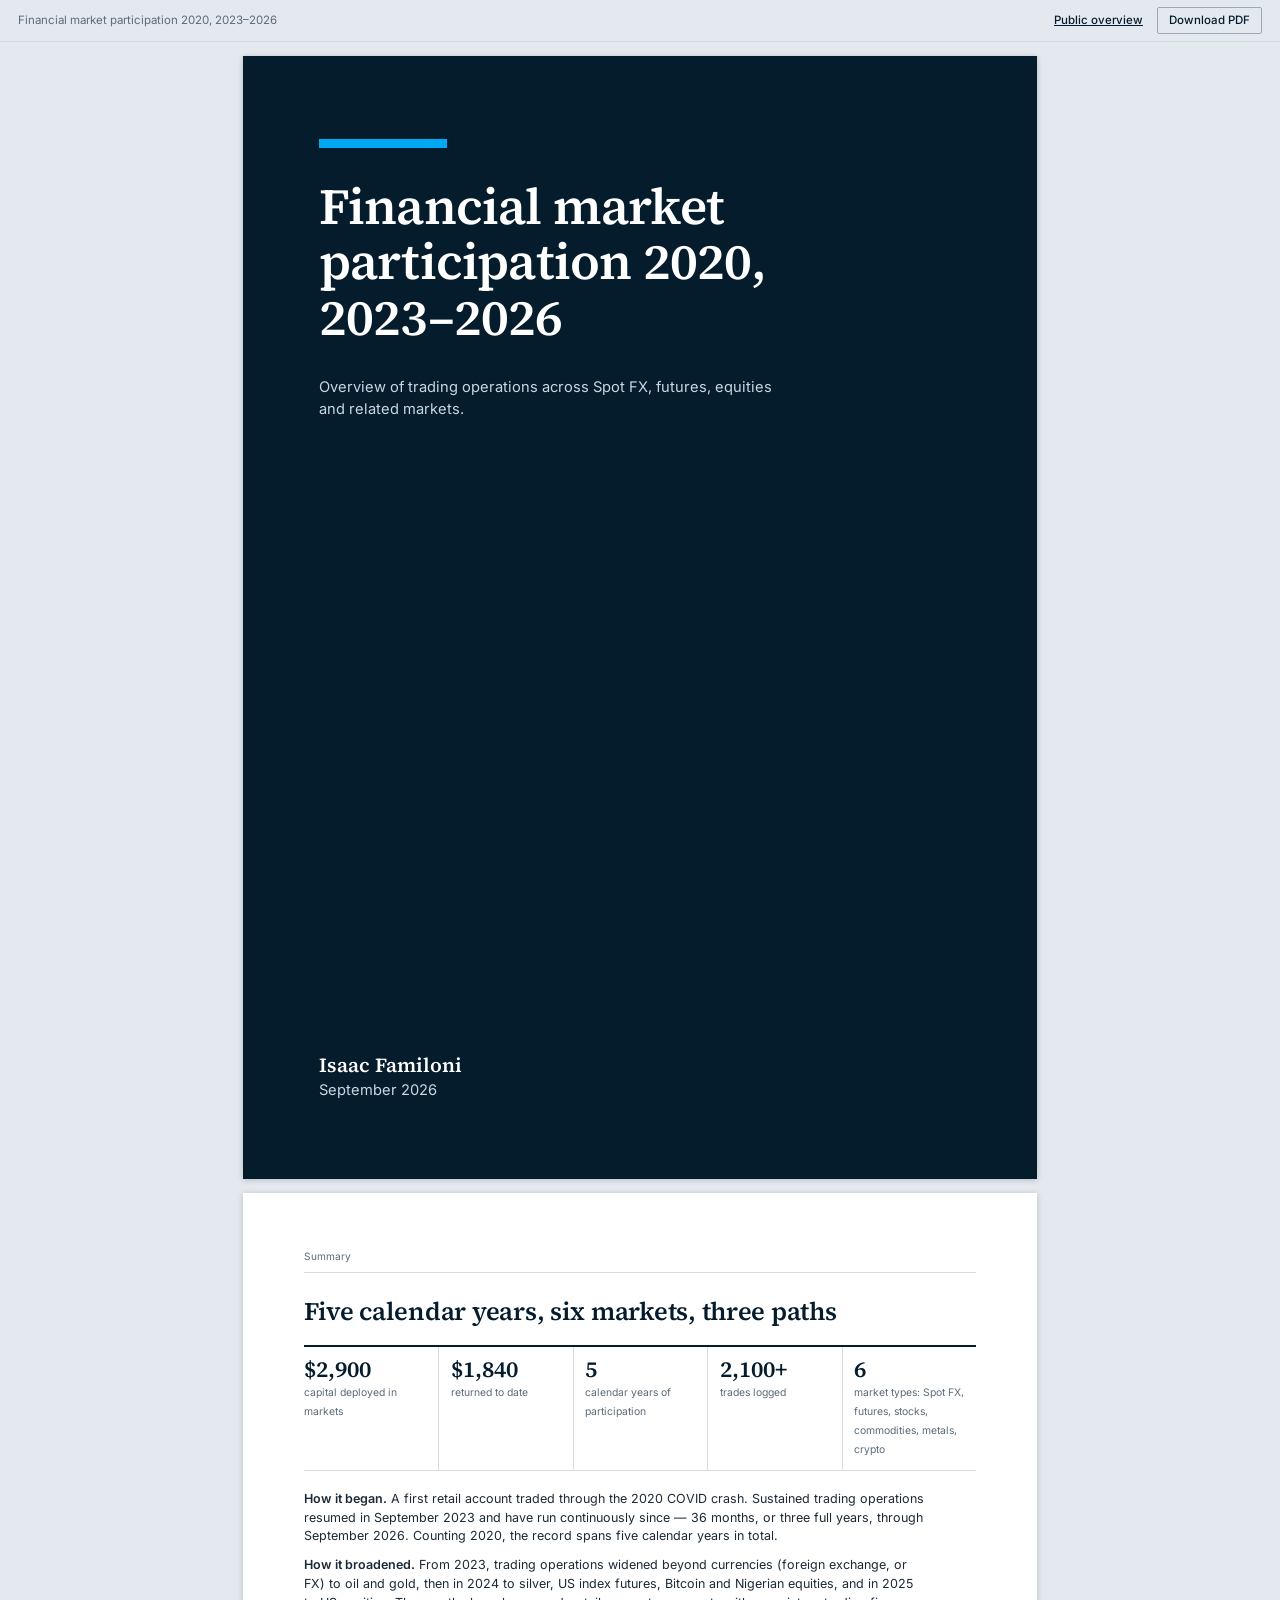
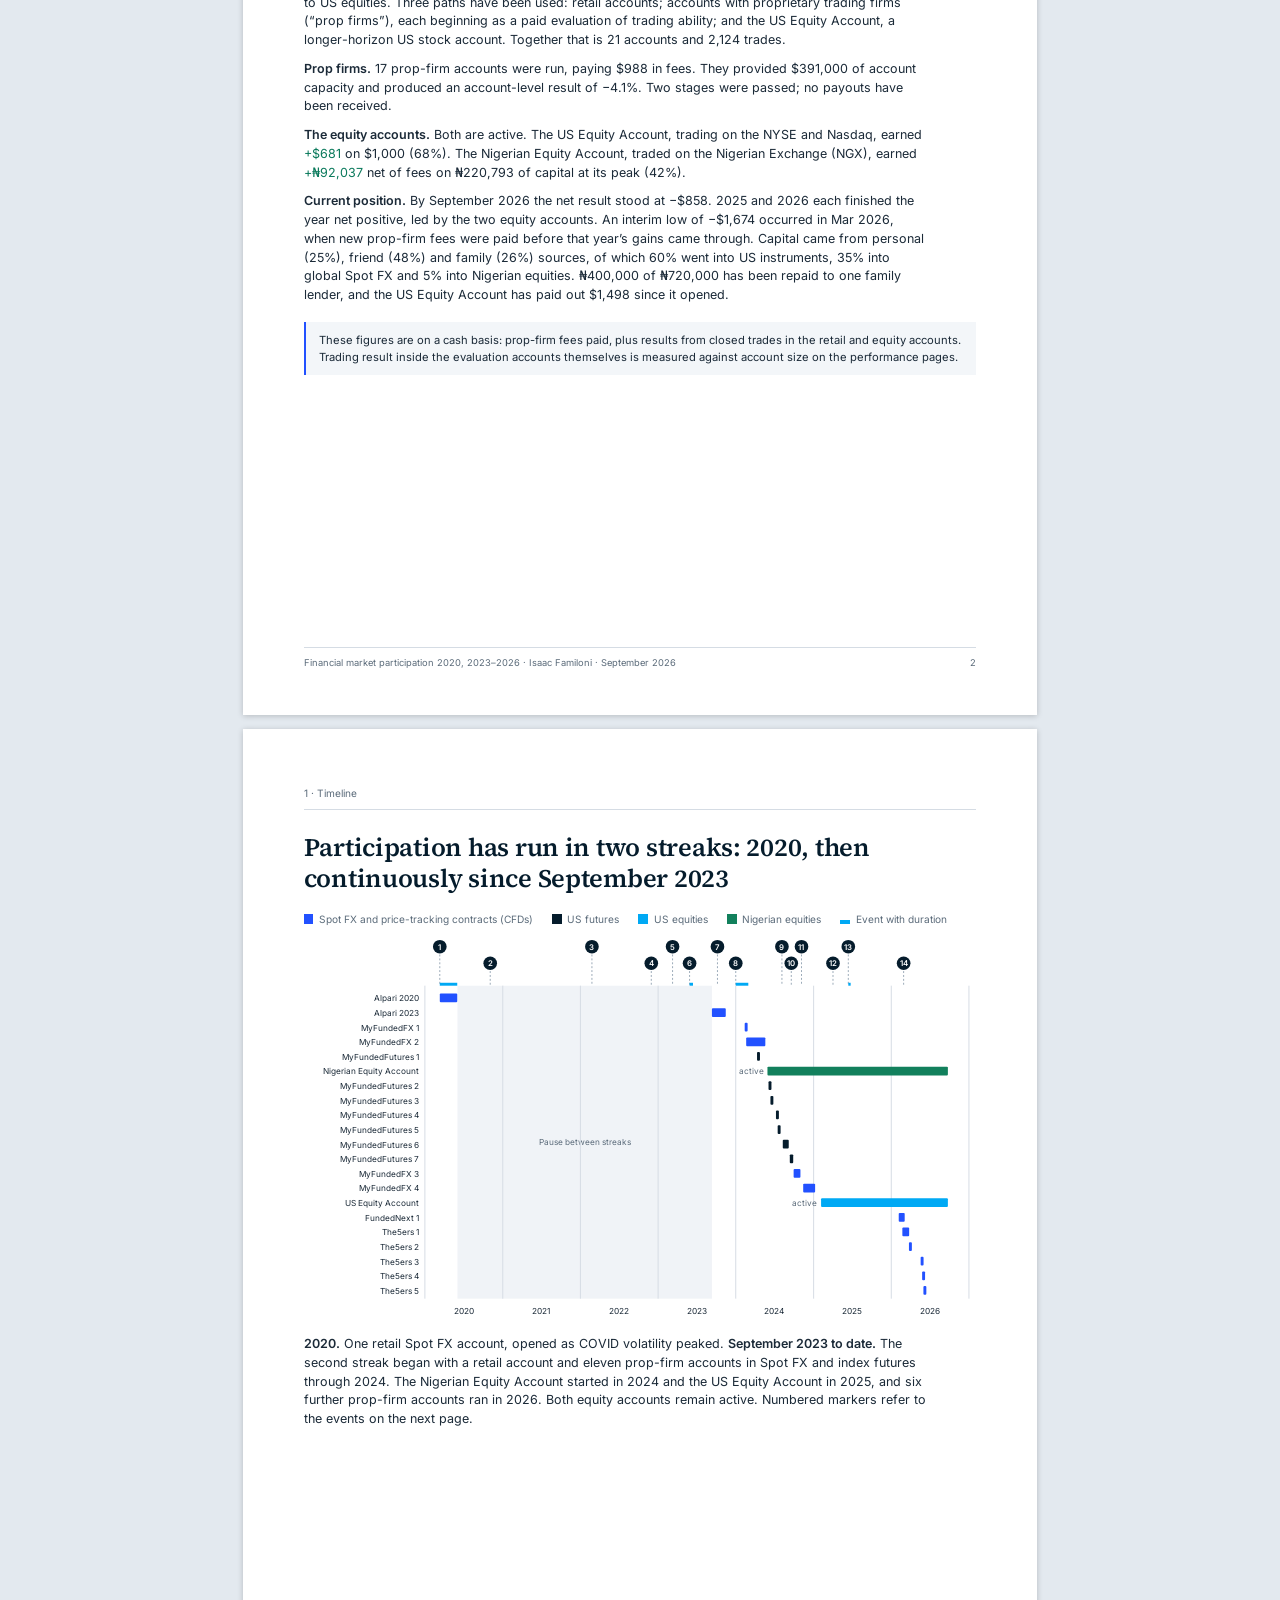
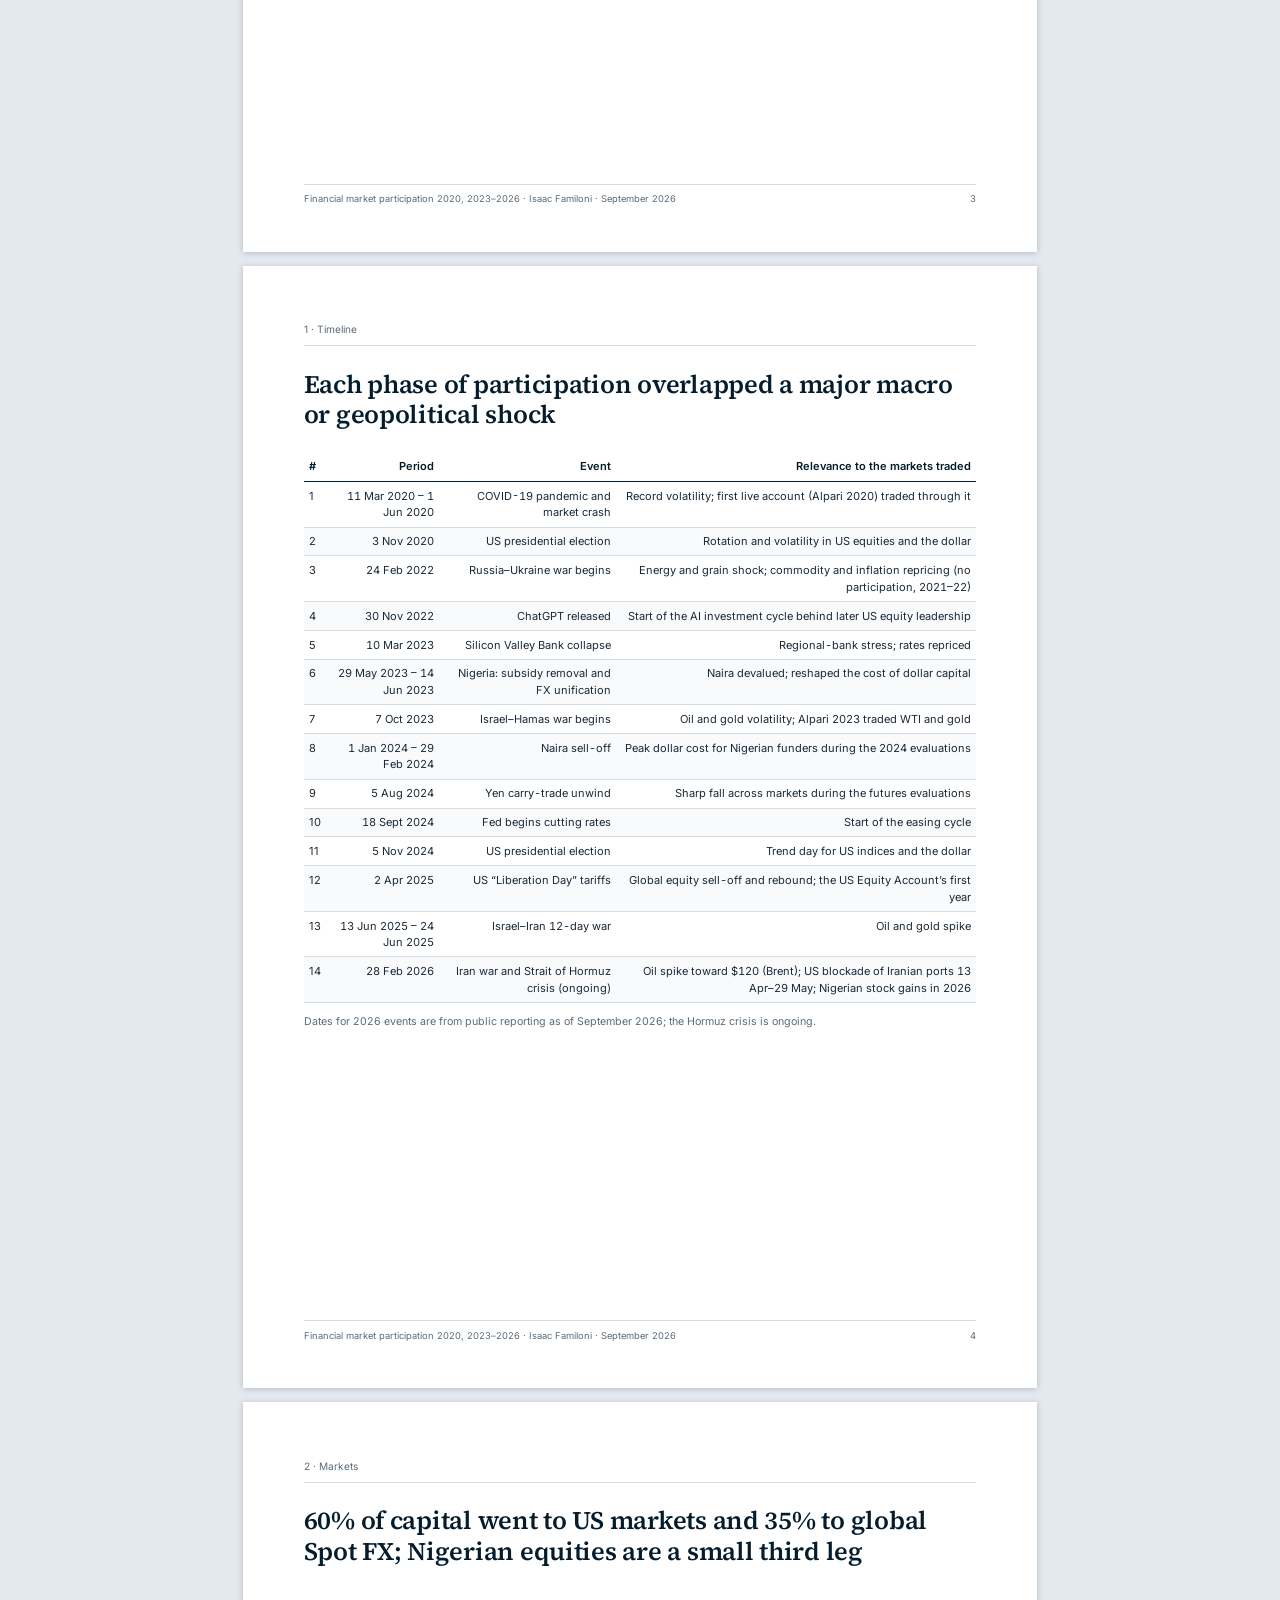
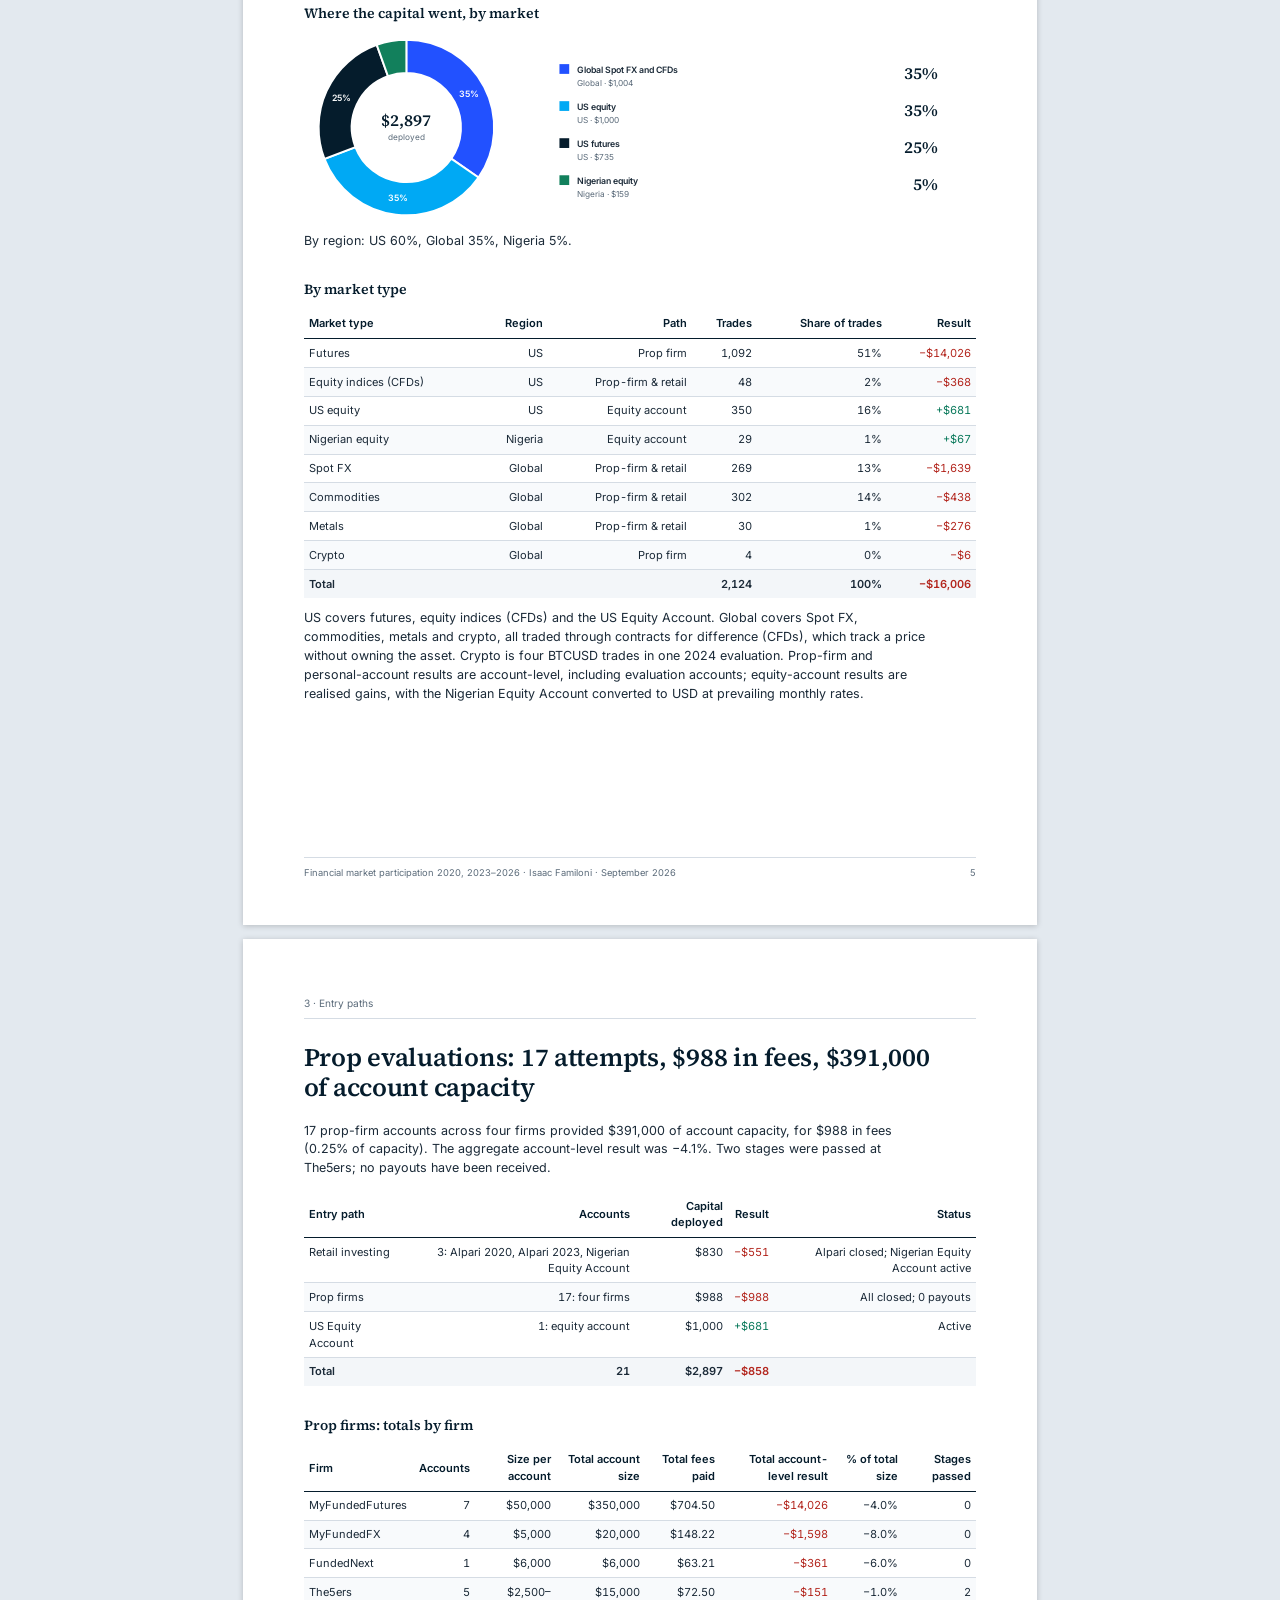
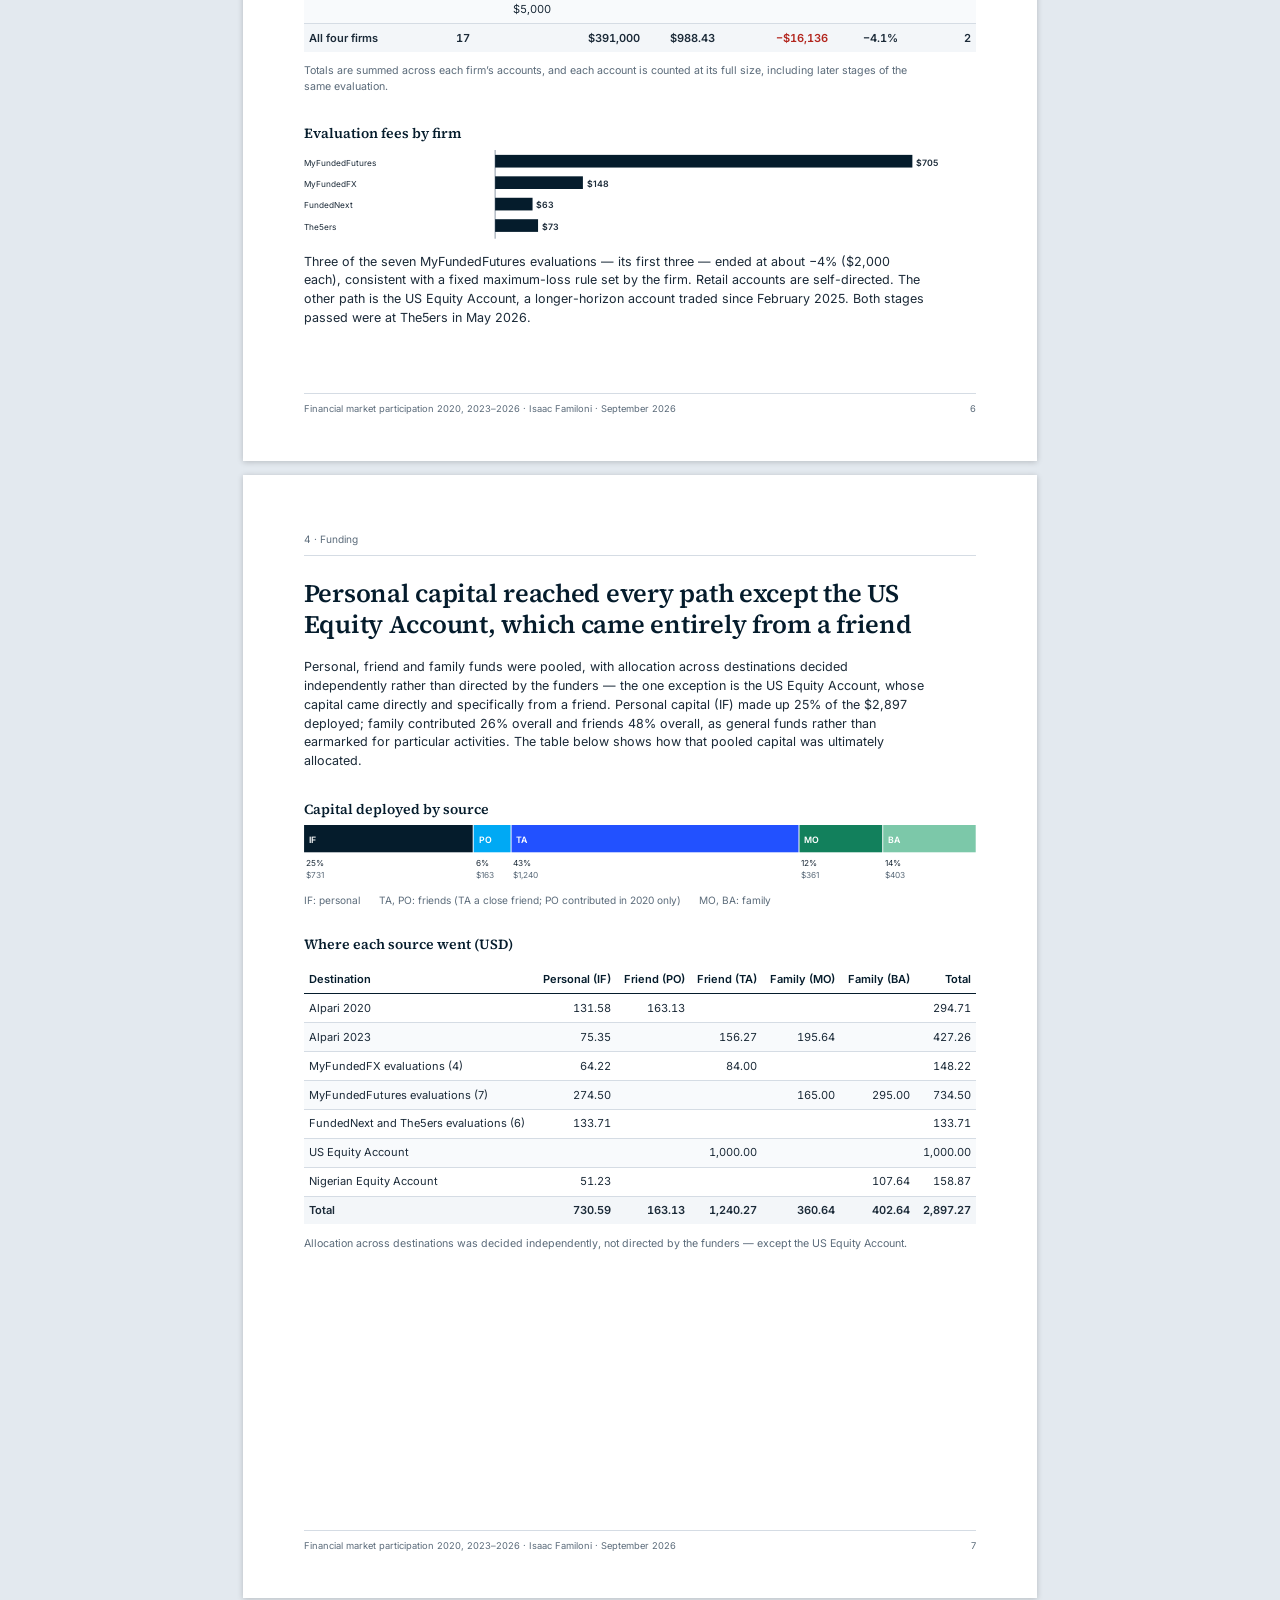
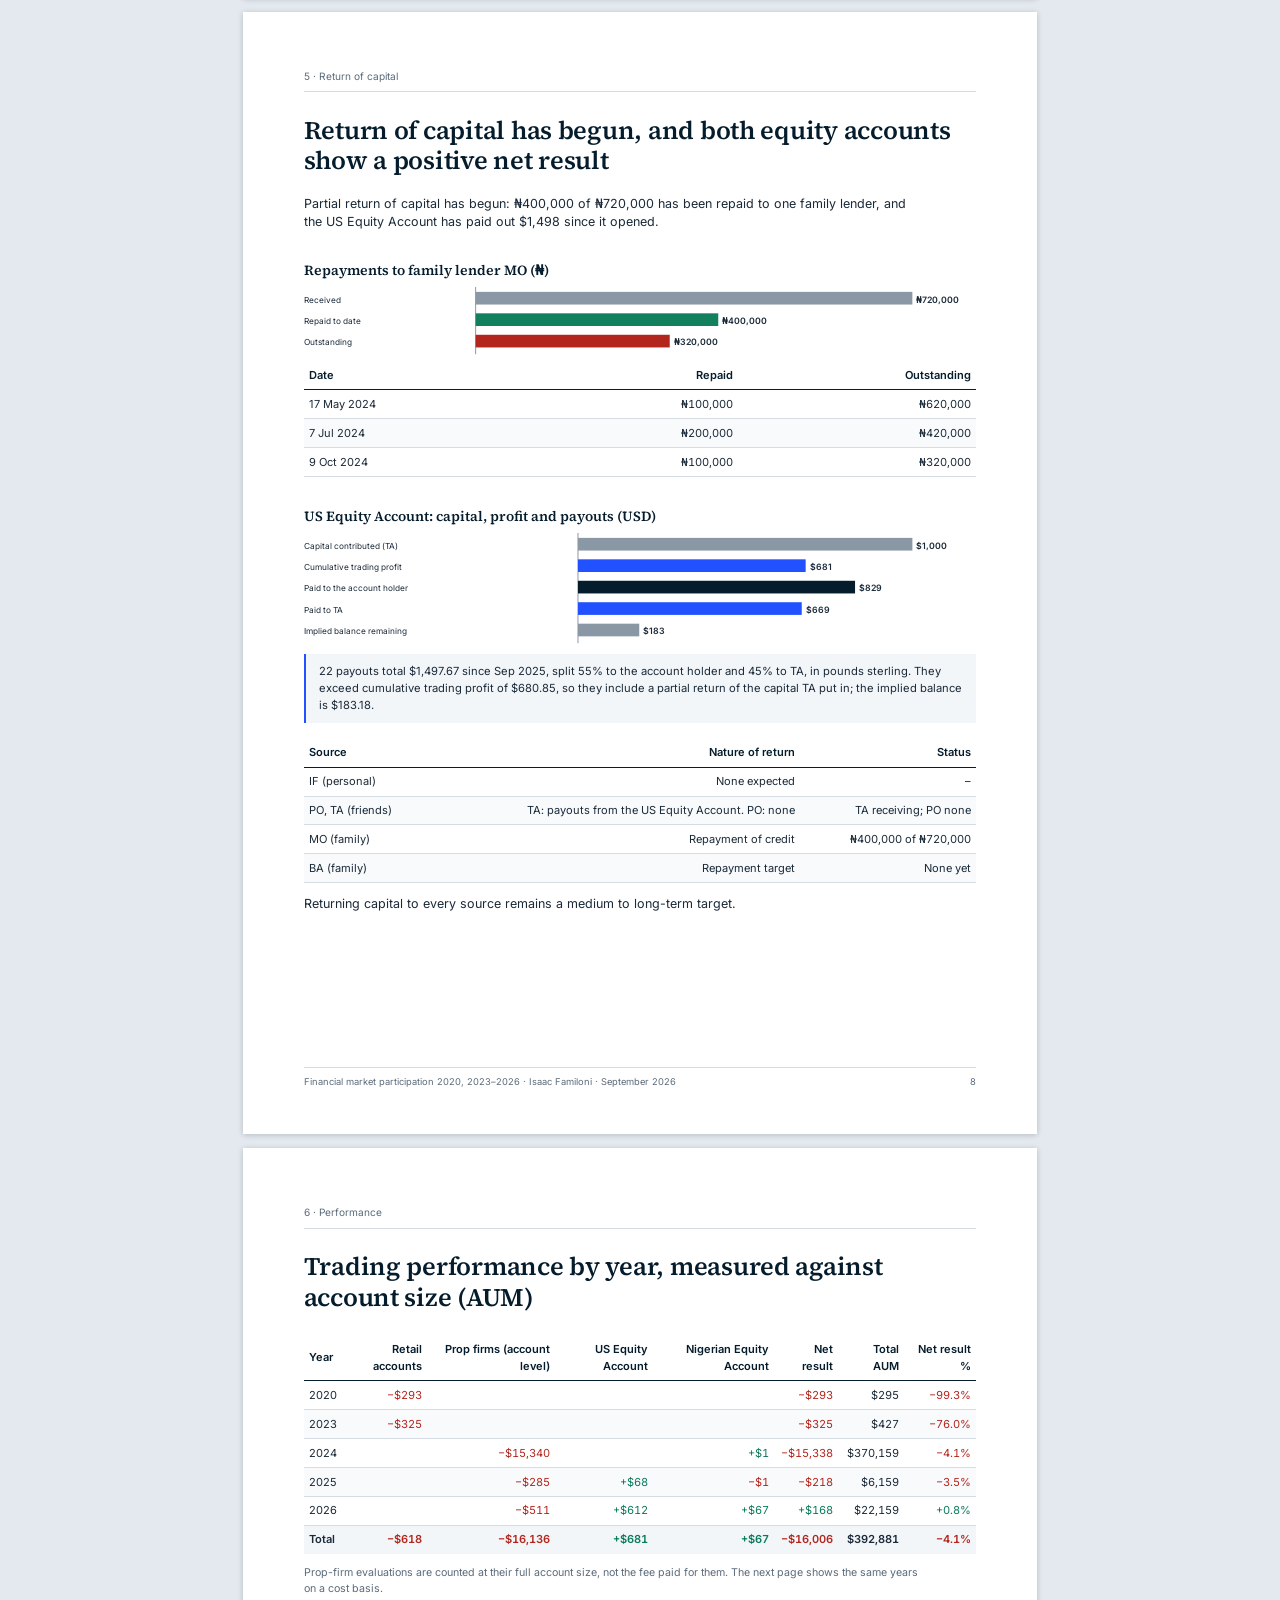
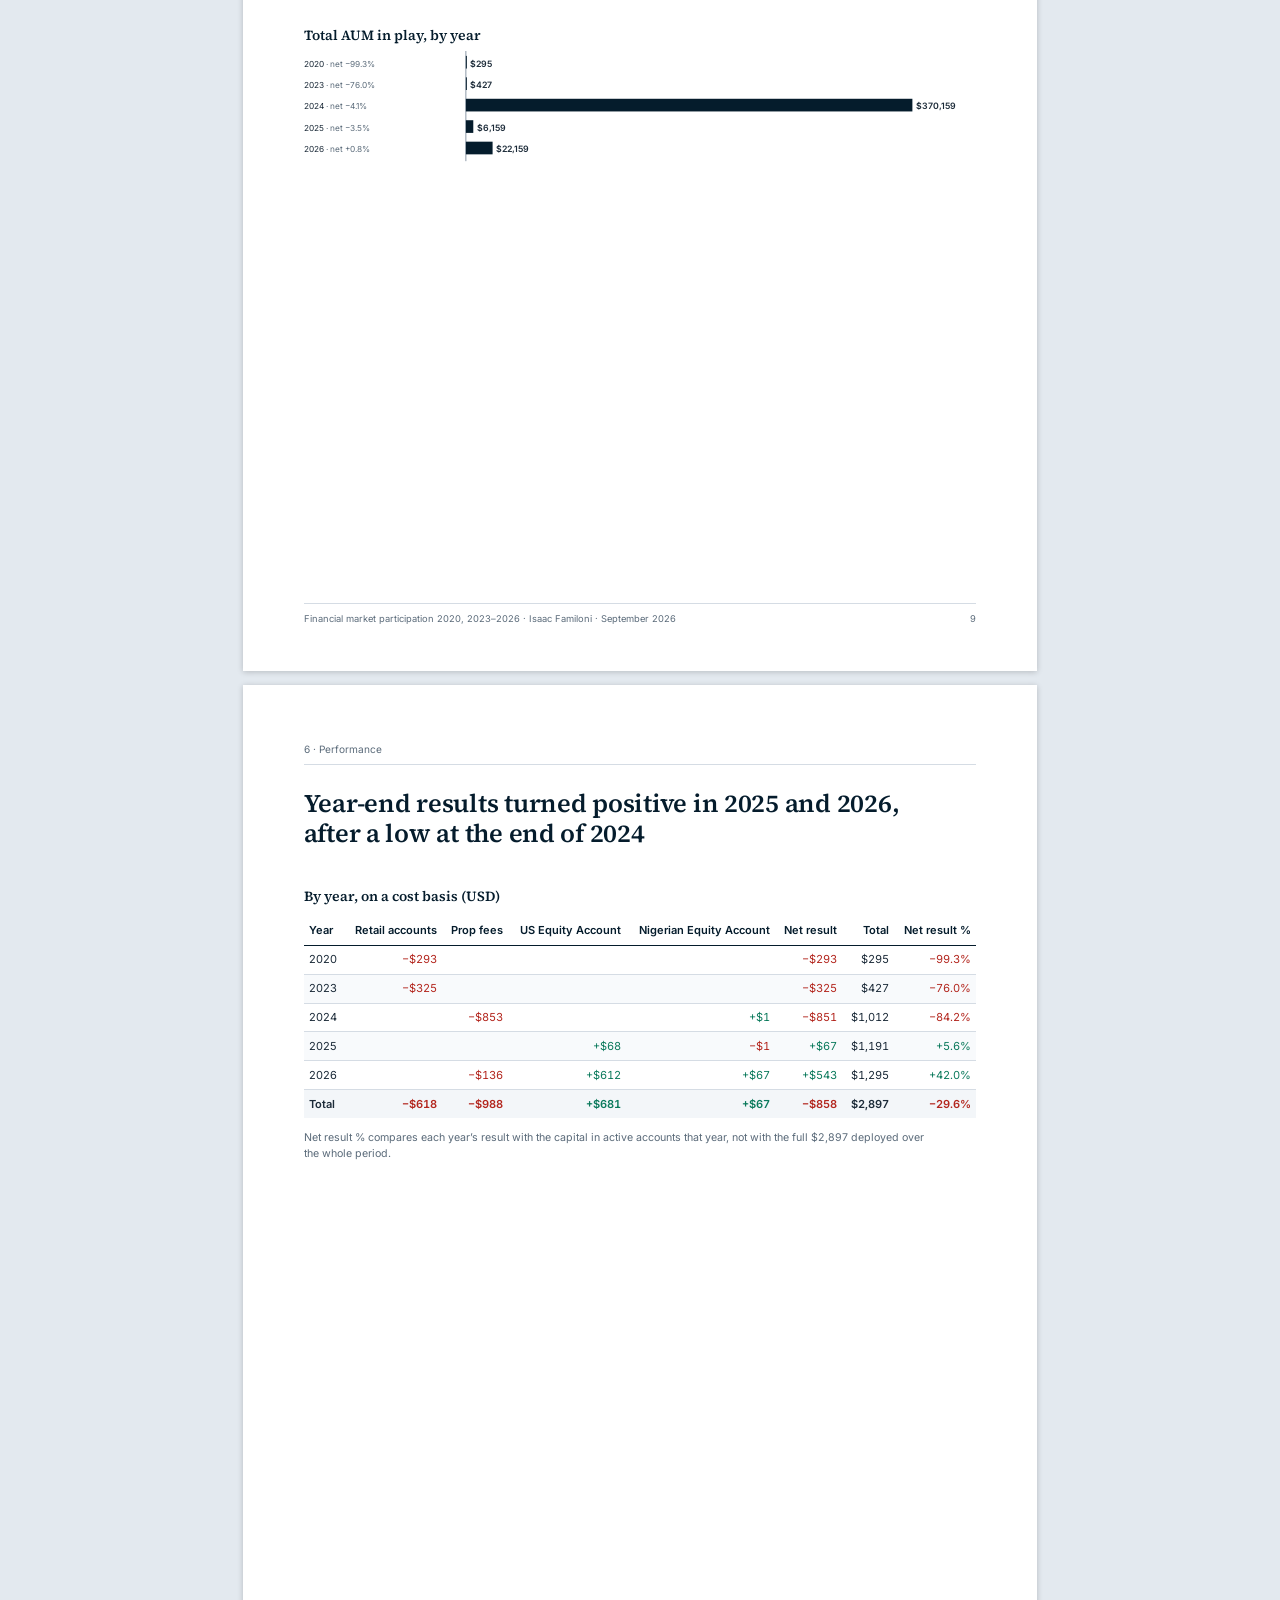
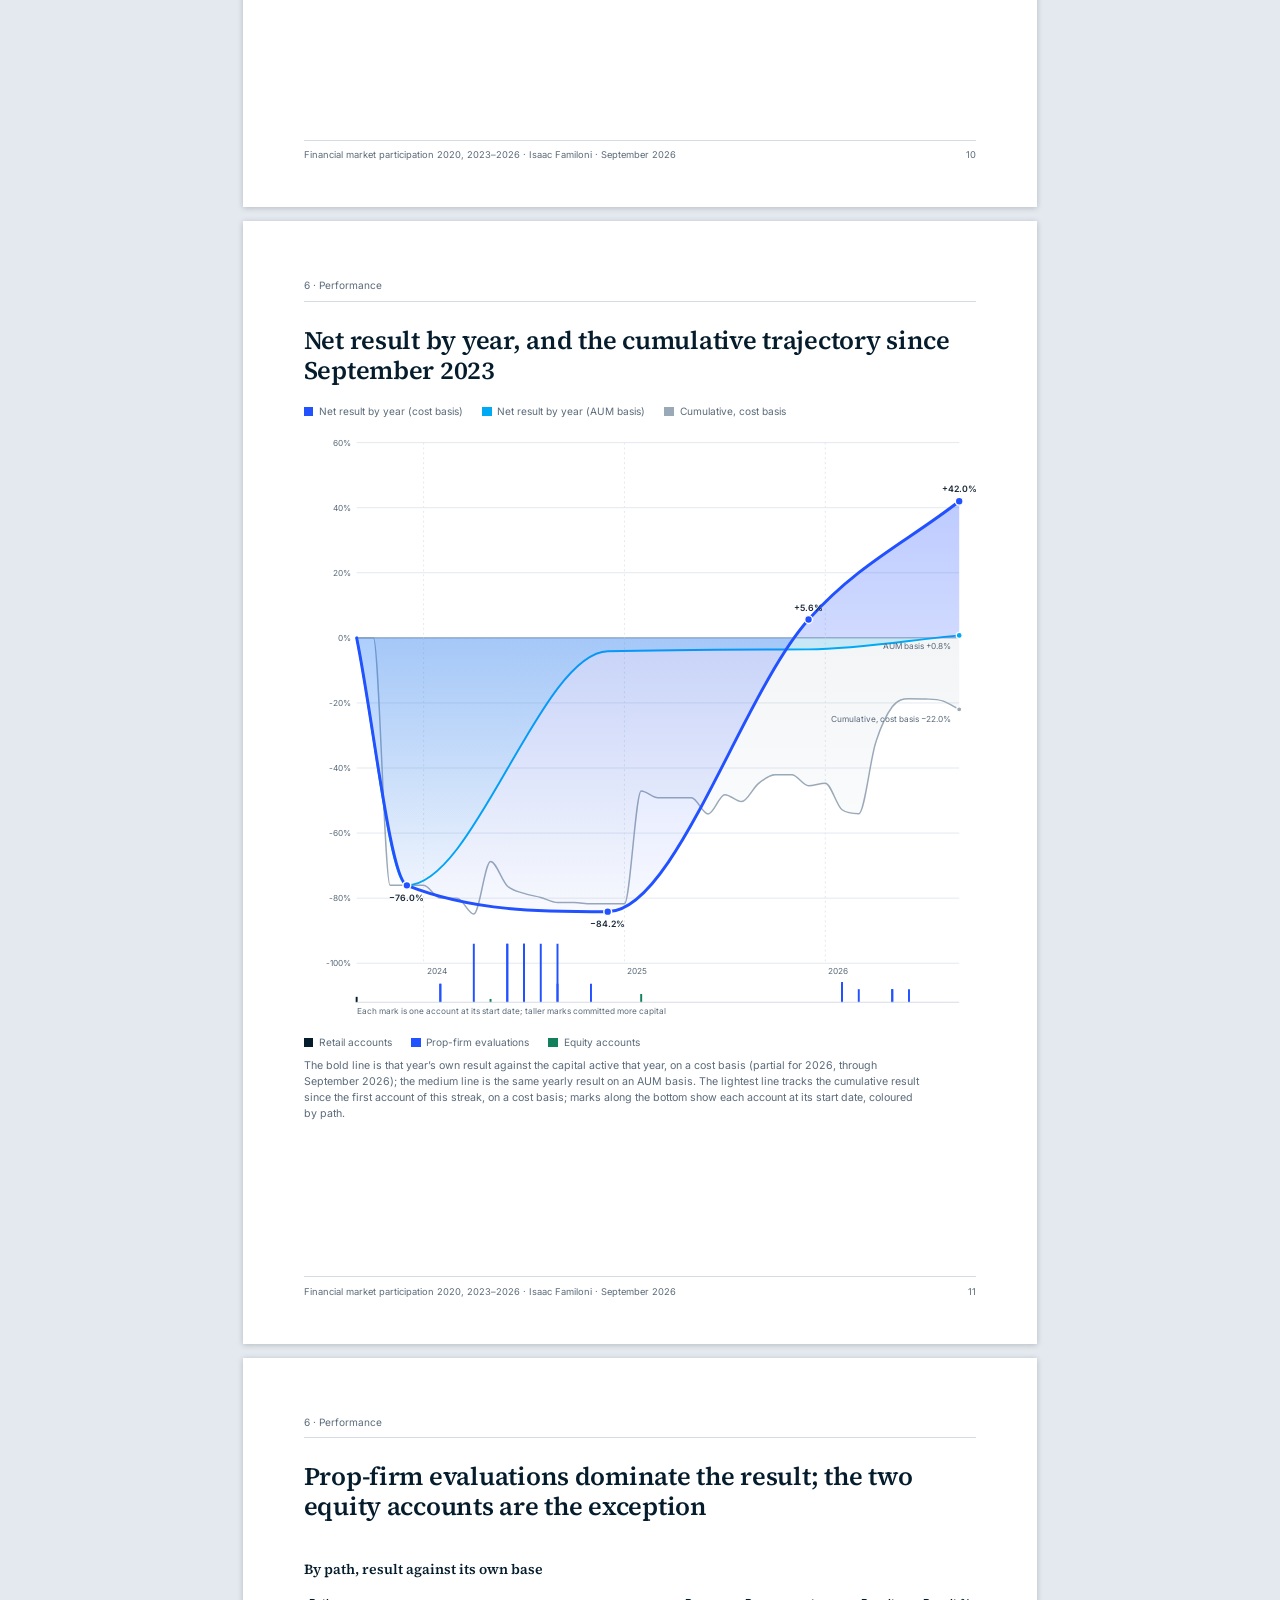
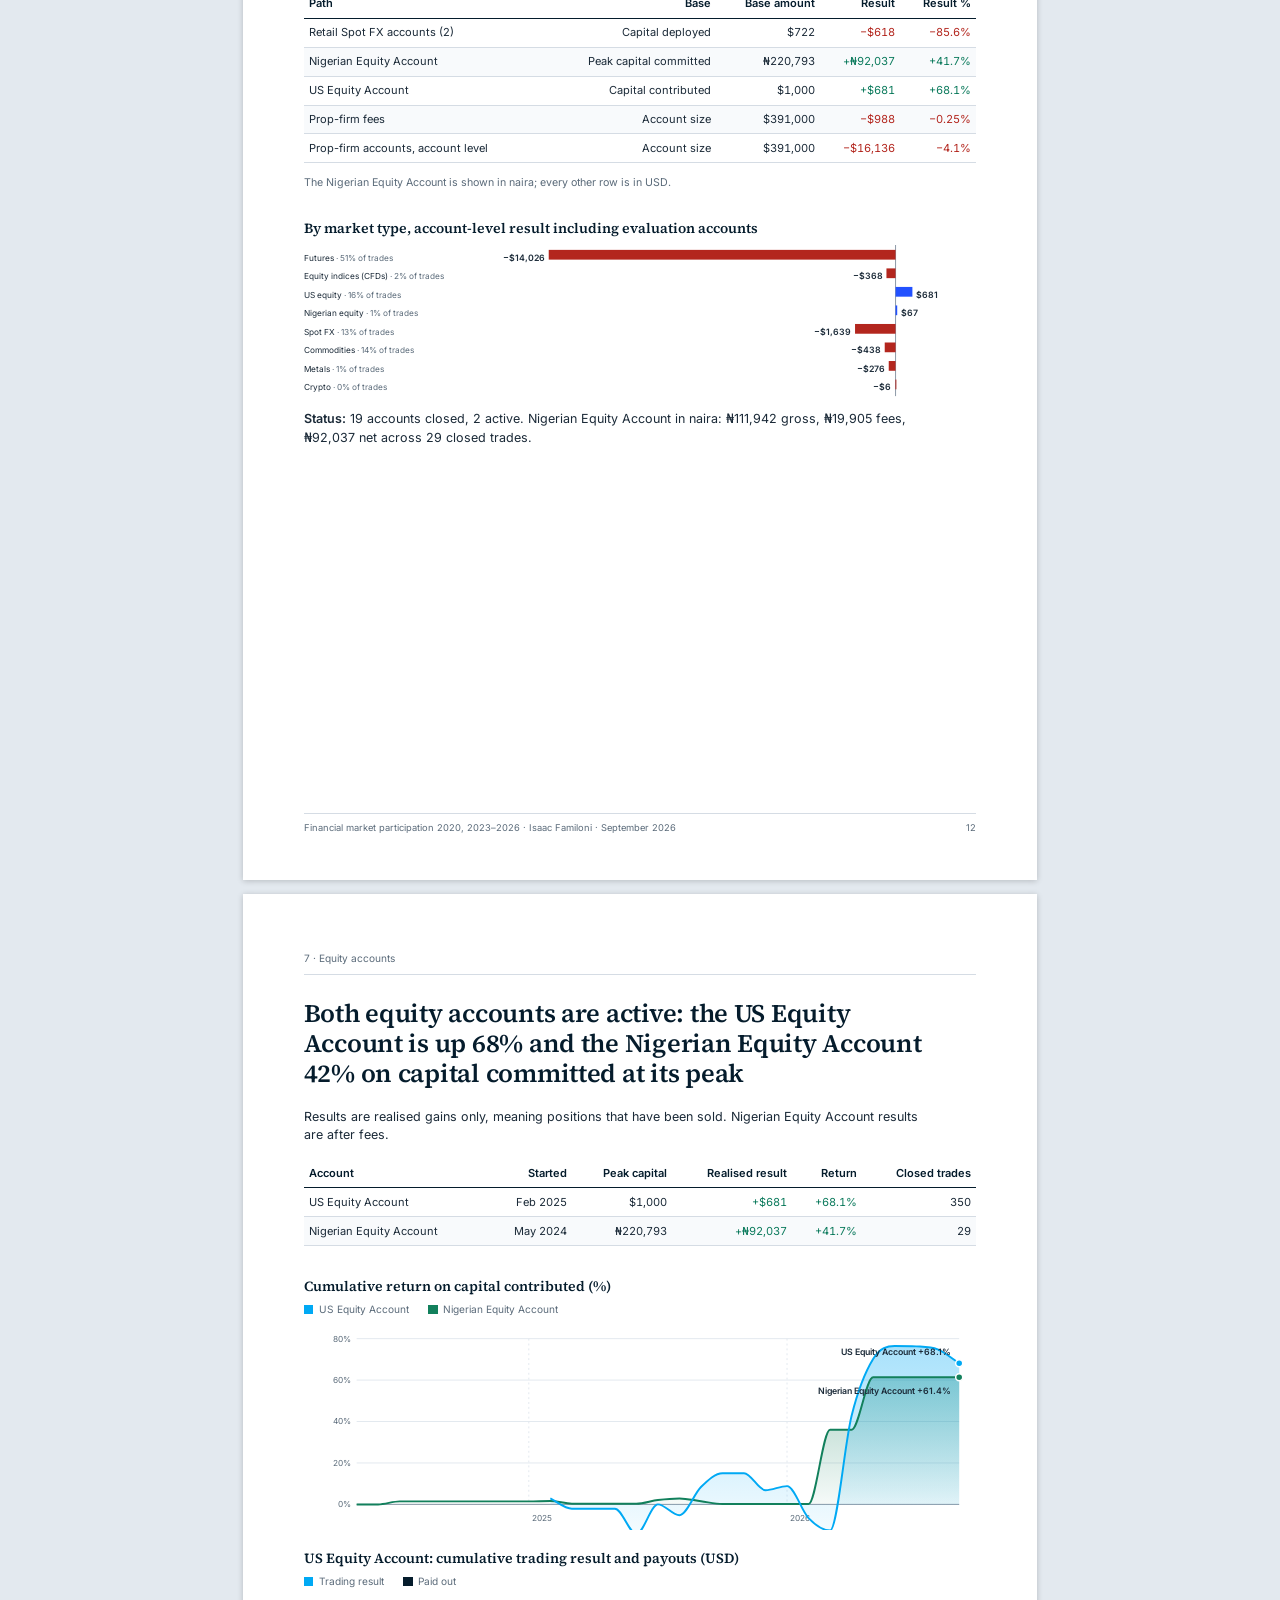
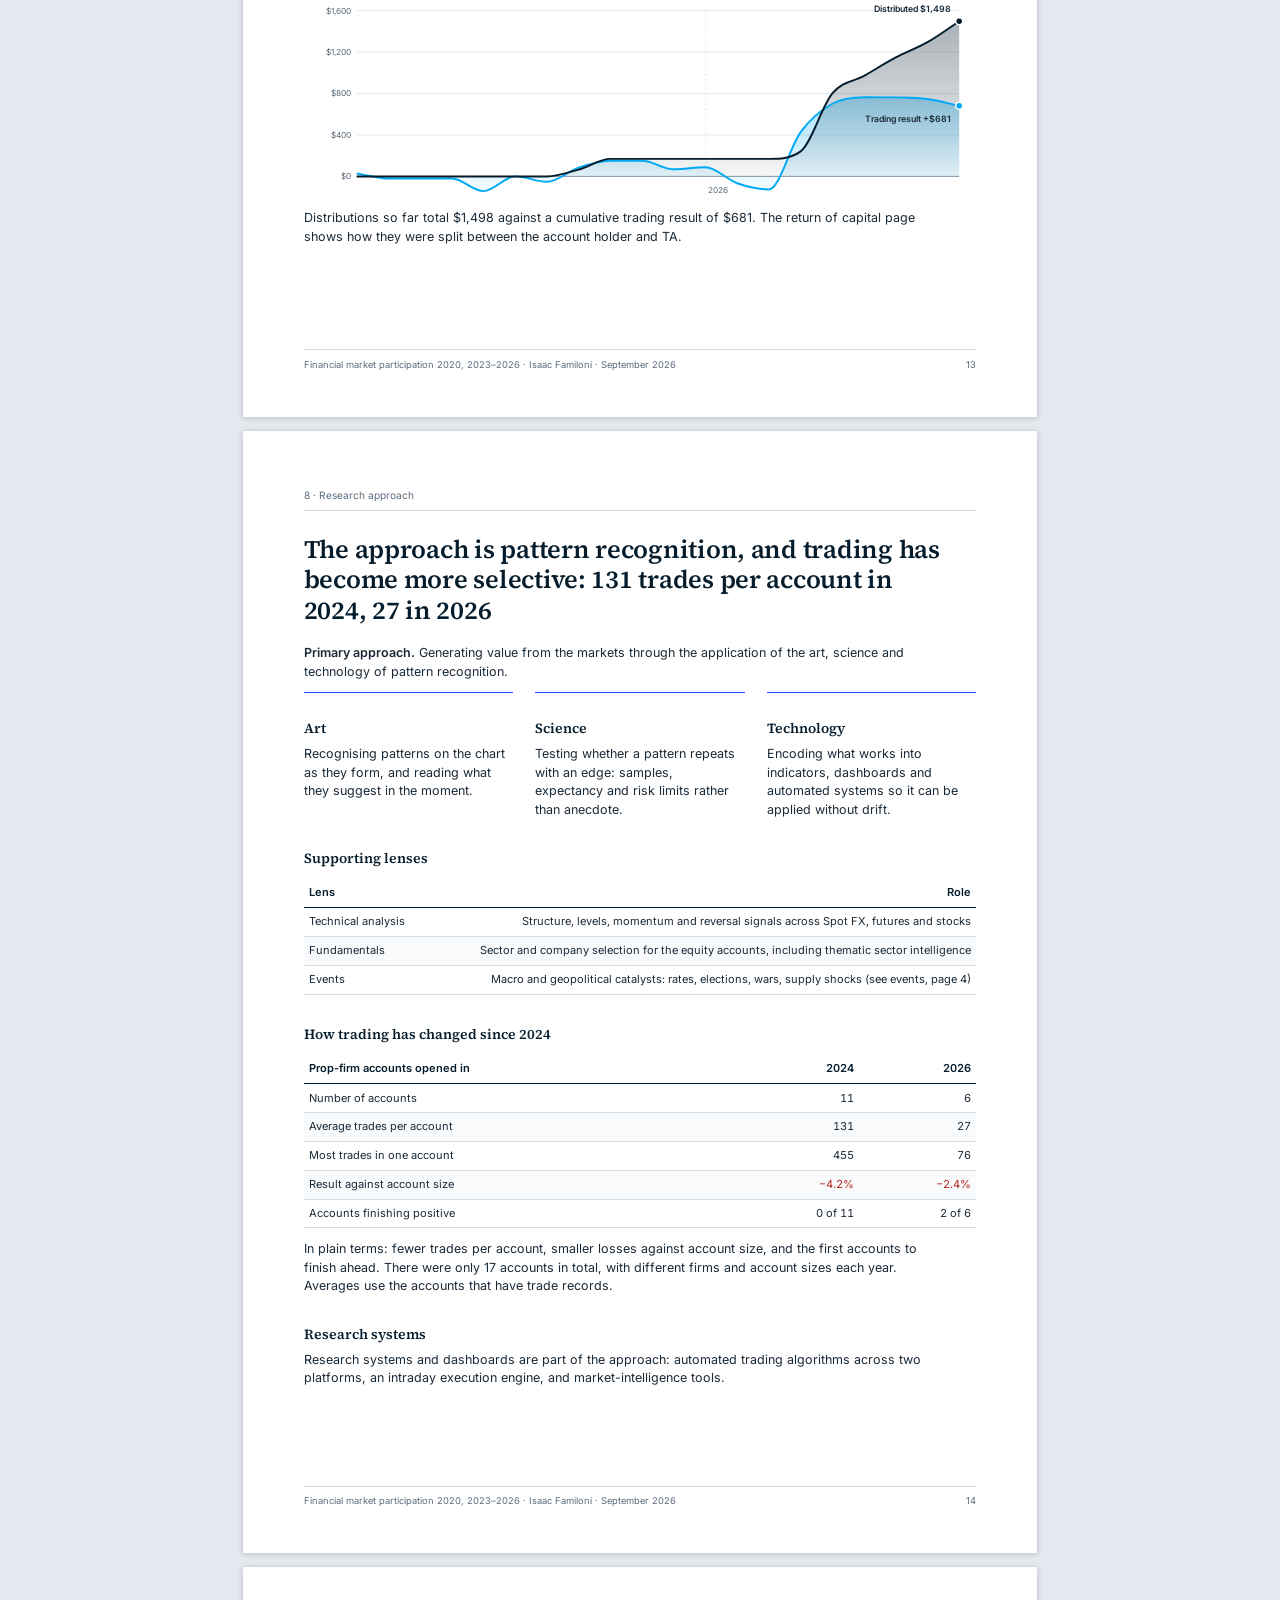
==== commit c56b38d3: "Change report author and update PDF link Updated report author name from 'Foabao' to 'Isaac Familoni" ====
--- a/index.html
+++ b/index.html
@@ -1,7 +1,7 @@
-<!doctype html><html lang="en"><head><meta charset="utf-8"><meta name="viewport" content="width=device-width,initial-scale=1"><title>Financial market participation 2020, 2023–2026 · Foabao</title><link rel="stylesheet" href="assets/report.css"><script>
+<!doctype html><html lang="en"><head><meta charset="utf-8"><meta name="viewport" content="width=device-width,initial-scale=1"><title>Financial market participation 2020, 2023–2026 · Isaac Familoni</title><link rel="stylesheet" href="assets/report.css"><script>
 /* To change the name or date shown throughout the report, edit the two values below. */
-var REPORT={name:"Foabao",date:"September 2026"};
-</script></head><body><div class="bar"><span>Financial market participation 2020, 2023–2026</span><span style="display:flex;gap:14px;align-items:center"><a href="overview.html" style="border:none;padding:0;text-decoration:underline">Public overview</a><a href="Foabao-Financial-Market-Participation-2020-2026.pdf" download data-pdf-name="Foabao">Download PDF</a></span></div><section class="page cover"><div><div class="rule"></div><h1>Financial market participation 2020, 2023–2026</h1><p>Overview of trading operations across Spot FX, futures, equities and related markets.</p></div><div><div class="who" data-name>Foabao</div><p>September 2026</p></div></section>
+var REPORT={name:"Isaac Familoni",date:"September 2026"};
+</script></head><body><div class="bar"><span>Financial market participation 2020, 2023–2026</span><span style="display:flex;gap:14px;align-items:center"><a href="overview.html" style="border:none;padding:0;text-decoration:underline">Public overview</a><a href="IF-Financial-Market-Participation-2020-2026.pdf" download data-pdf-name="Isaac Familoni">Download PDF</a></span></div><section class="page cover"><div><div class="rule"></div><h1>Financial market participation 2020, 2023–2026</h1><p>Overview of trading operations across Spot FX, futures, equities and related markets.</p></div><div><div class="who" data-name>Isaac Familoni</div><p>September 2026</p></div></section>
 <section class="page"><div class="hd"><span>Summary</span></div><h2>Five calendar years, six markets, three paths</h2><div class="kpis n5"><div><b>$2,900</b><span>capital deployed in markets</span></div><div><b>$1,840</b><span>returned to date</span></div><div><b>5</b><span>calendar years of participation</span></div><div><b>2,100+</b><span>trades logged</span></div><div><b>6</b><span>market types: Spot FX, futures, stocks, commodities, metals, crypto</span></div></div>
 <p><b>How it began.</b> A first retail account traded through the 2020 COVID crash. Sustained trading operations resumed in September 2023 and have run continuously since — 36 months, or three full years, through September 2026. Counting 2020, the record spans five calendar years in total.</p>
 <p><b>How it broadened.</b> From 2023, trading operations widened beyond currencies (foreign exchange, or FX) to oil and gold, then in 2024 to silver, US index futures, Bitcoin and Nigerian equities, and in 2025 to US equities. Three paths have been used: retail accounts; accounts with proprietary trading firms (“prop firms”), each beginning as a paid evaluation of trading ability; and the US Equity Account, a longer-horizon US stock account. Together that is 21 accounts and 2,124 trades.</p>
--- a/assets/report.css
+++ b/assets/report.css
@@ -24,6 +24,8 @@
 .cover p{color:#C9D6E3;font-size:11pt;max-width:120mm}
 .cover .who{font:600 15pt "Source Serif 4",Georgia,serif;color:#fff}
 .kpis{display:grid;grid-template-columns:repeat(4,1fr);gap:0;border-top:1.5pt solid var(--navy);border-bottom:.75pt solid var(--rule);margin-bottom:5mm}
+.kpis.n5{grid-template-columns:repeat(5,1fr)}
+.kpis.n5 b{font-size:17pt}
 .kpis div{padding:3mm 3mm 3mm 0}.kpis div+div{padding-left:3mm;border-left:.75pt solid var(--rule)}
 .kpis b{display:block;font:600 21pt/1.1 "Source Serif 4",Georgia,serif;color:var(--navy)}
 .kpis span{font-size:7.8pt;color:var(--mute)}
@@ -31,6 +33,7 @@
 th{text-align:left;font-weight:600;color:var(--navy);border-bottom:1.2pt solid var(--navy);padding:1.6mm 1.5mm}
 td{padding:1.5mm;border-bottom:.5pt solid var(--rule);vertical-align:top}
 .r{text-align:right;font-variant-numeric:tabular-nums}
+.neg,.pos{white-space:nowrap}
 tr.tot td{font-weight:600;border-top:1pt solid var(--navy);border-bottom:0;background:var(--wash)}
 tbody tr:nth-child(even) td{background:#F8FAFC}
 tbody tr.tot:nth-child(even) td{background:var(--wash)}
